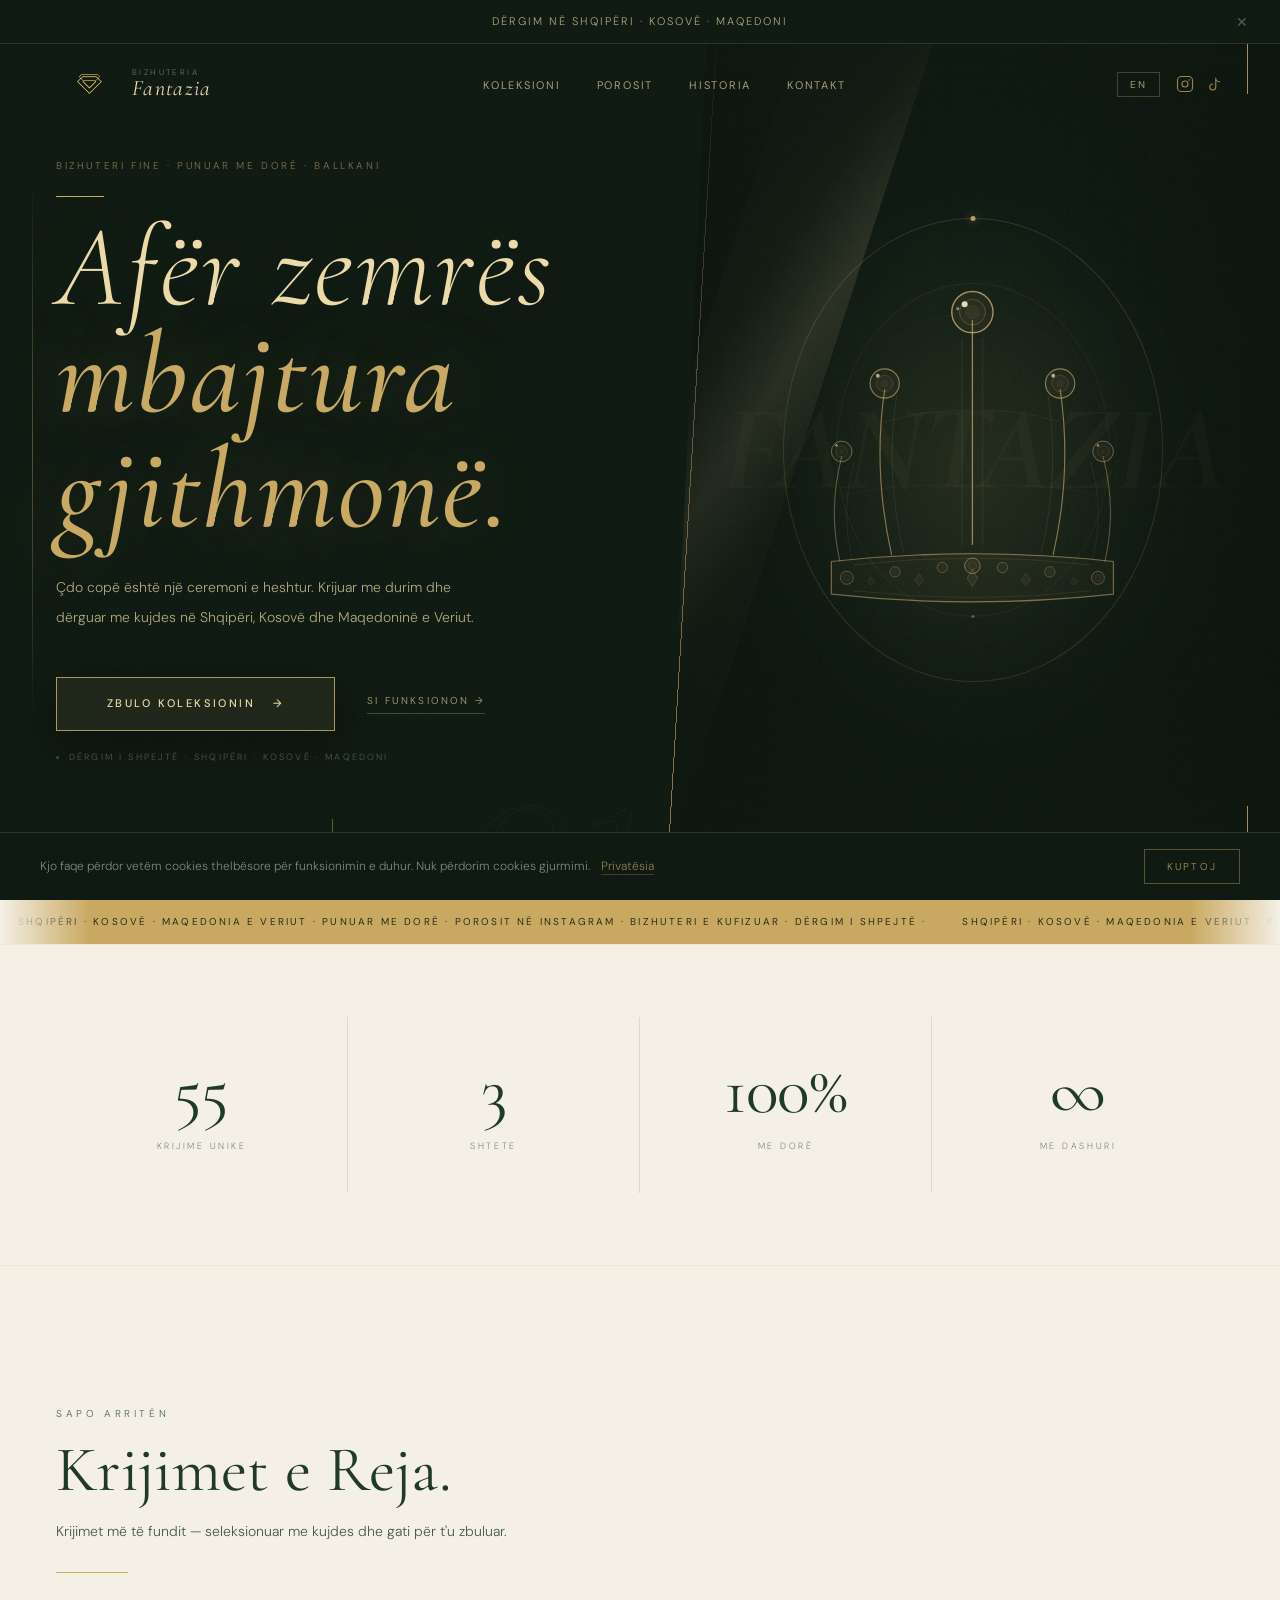
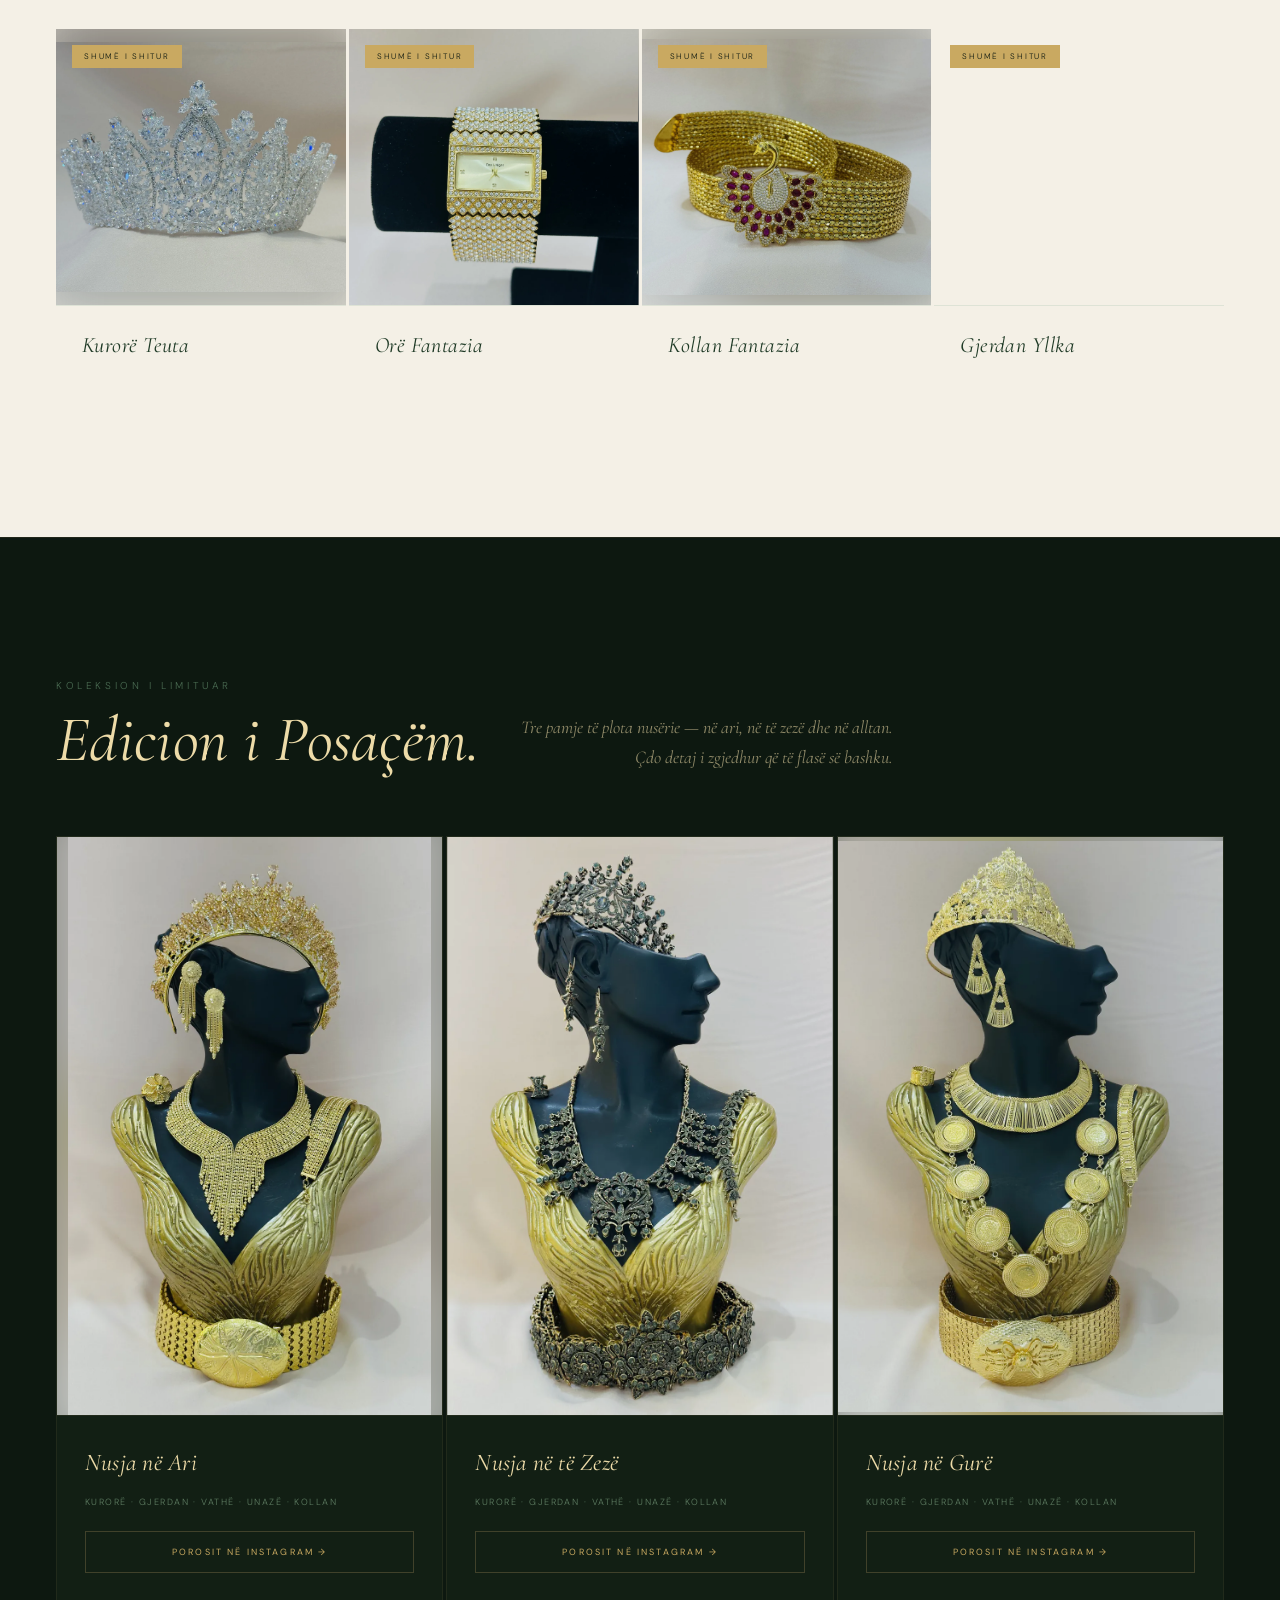
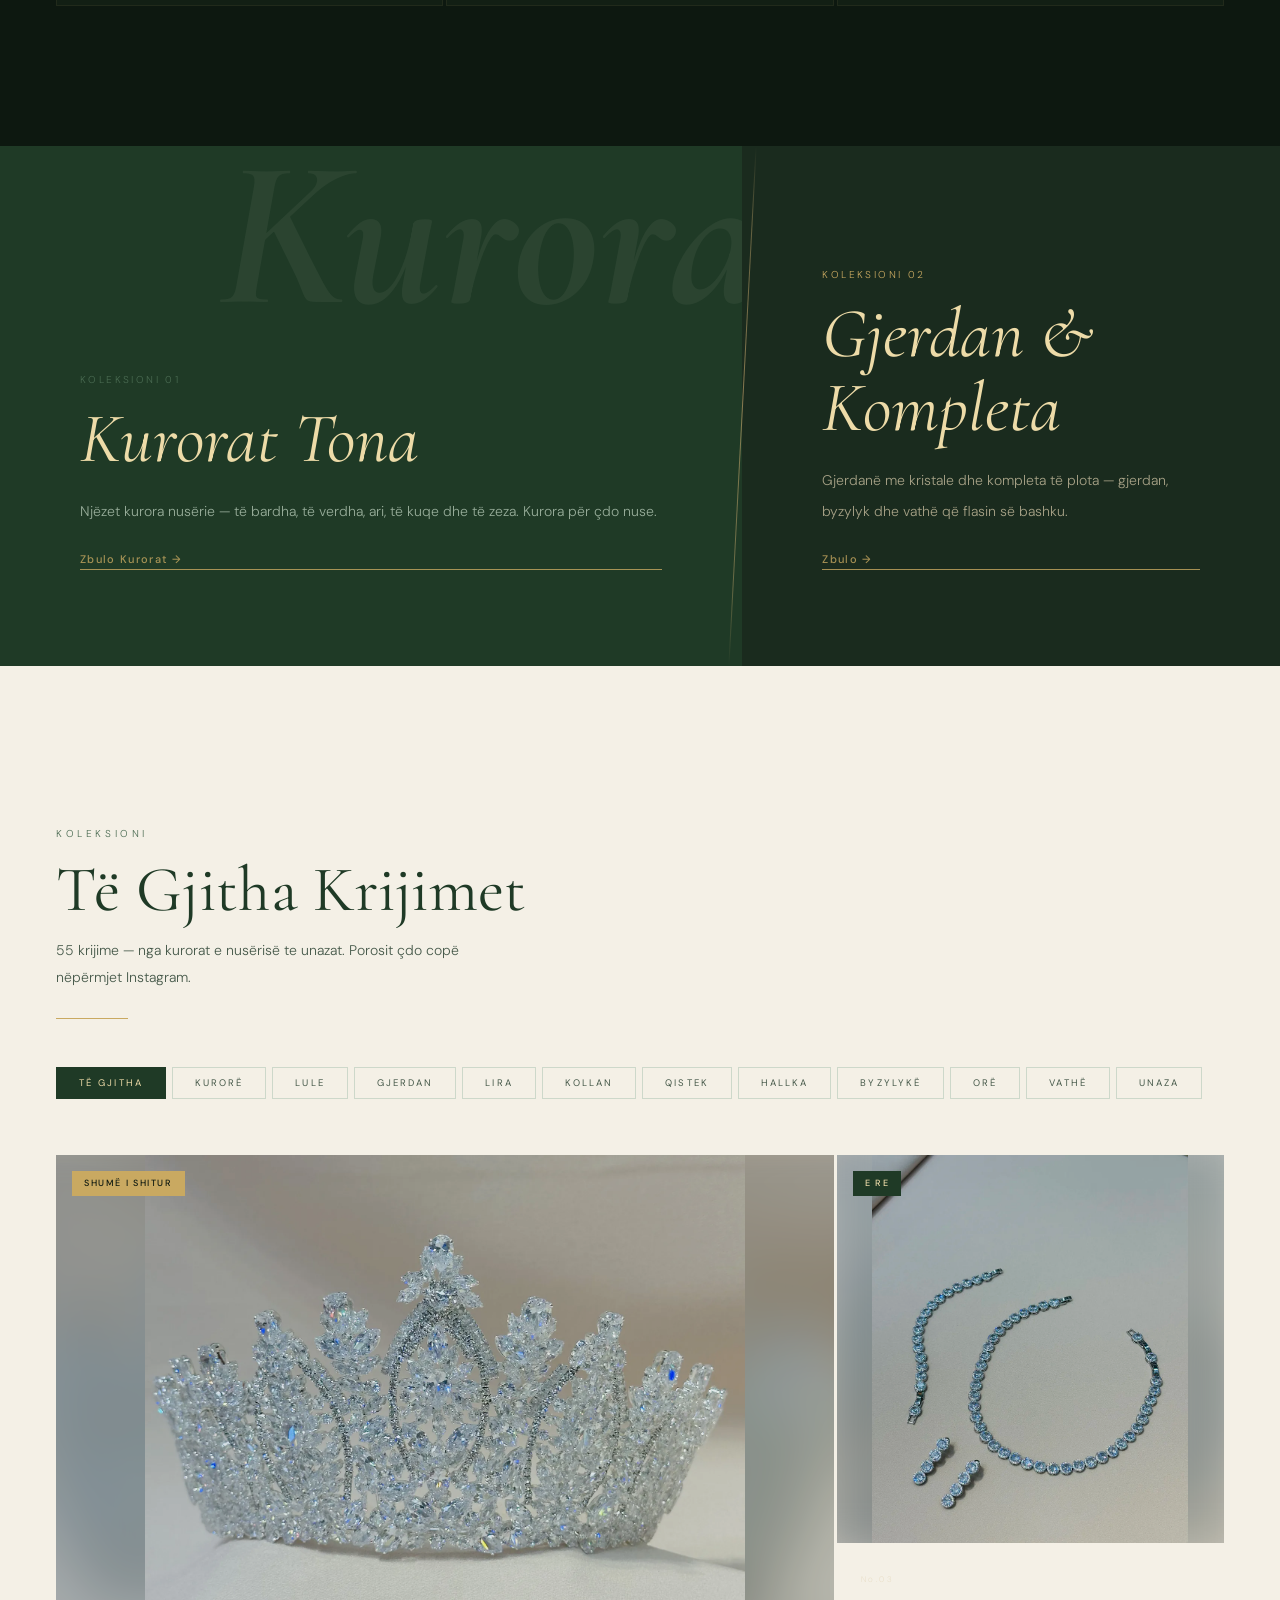
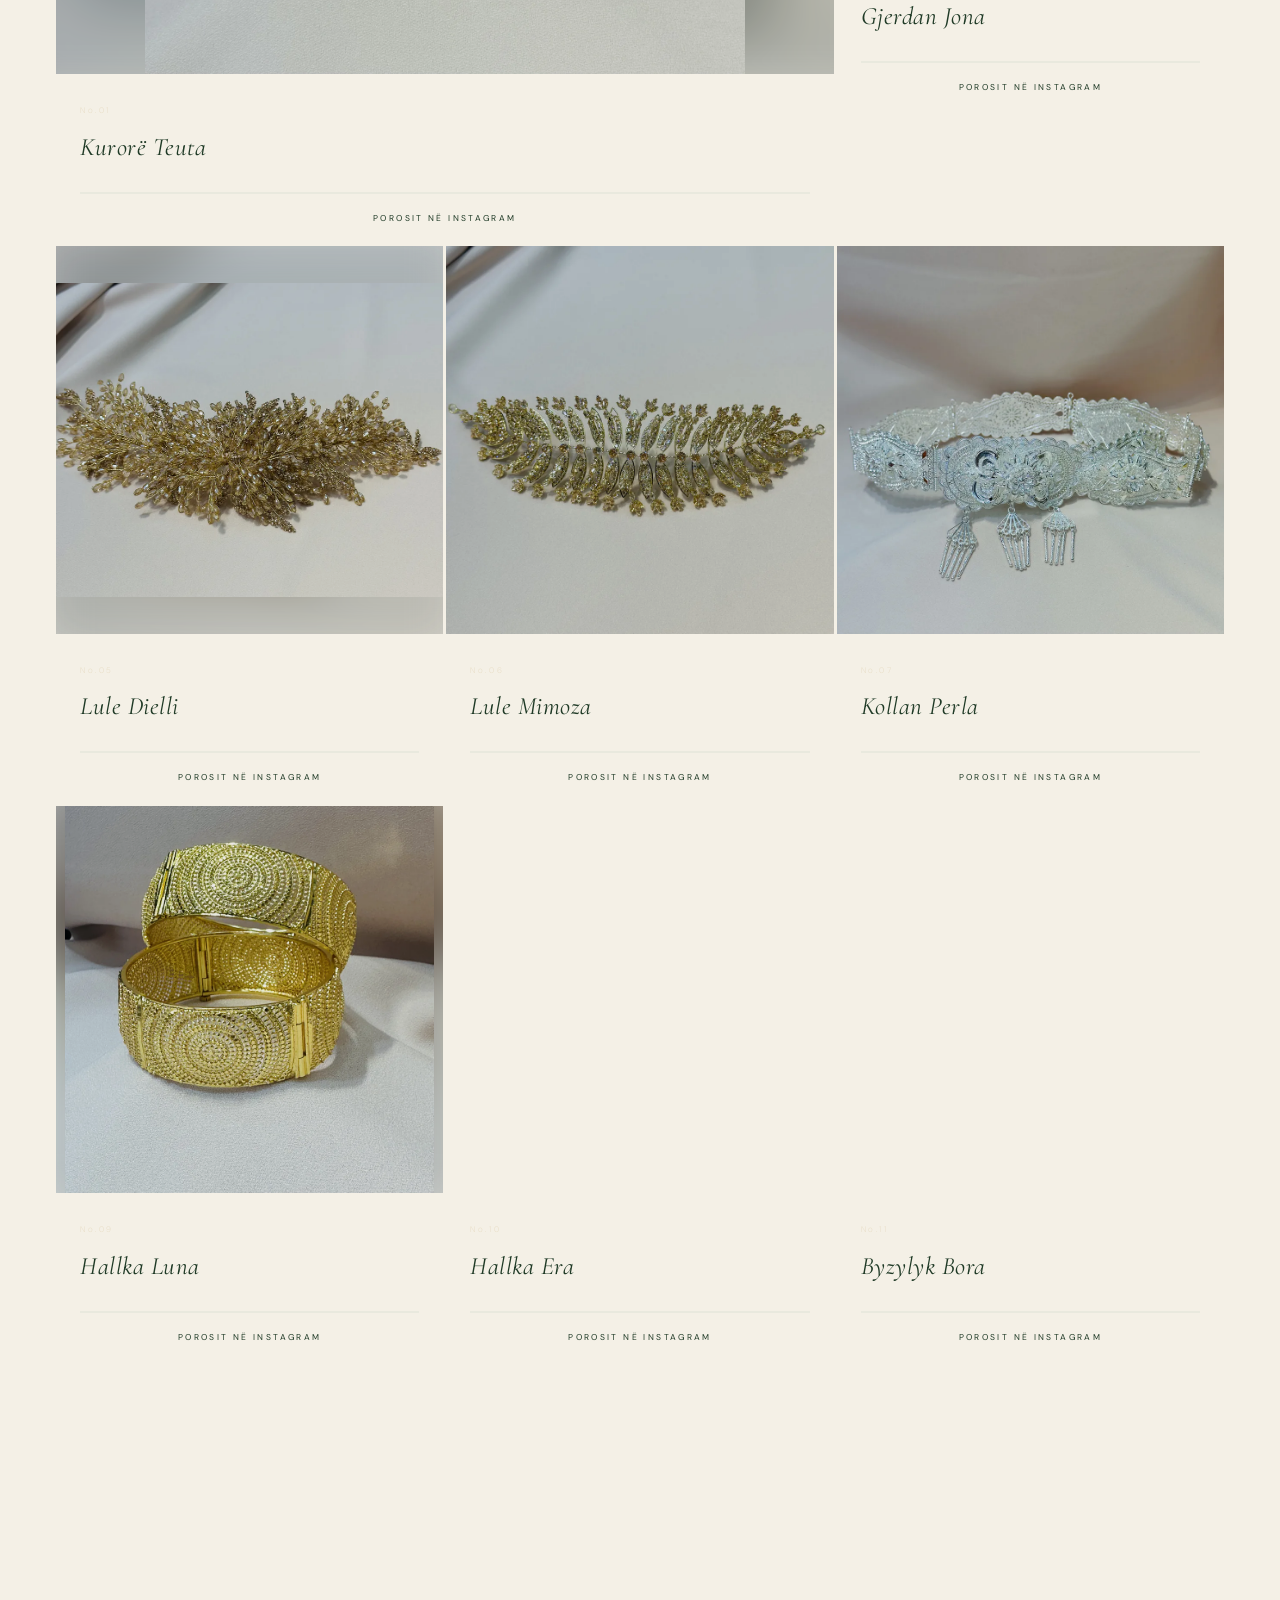
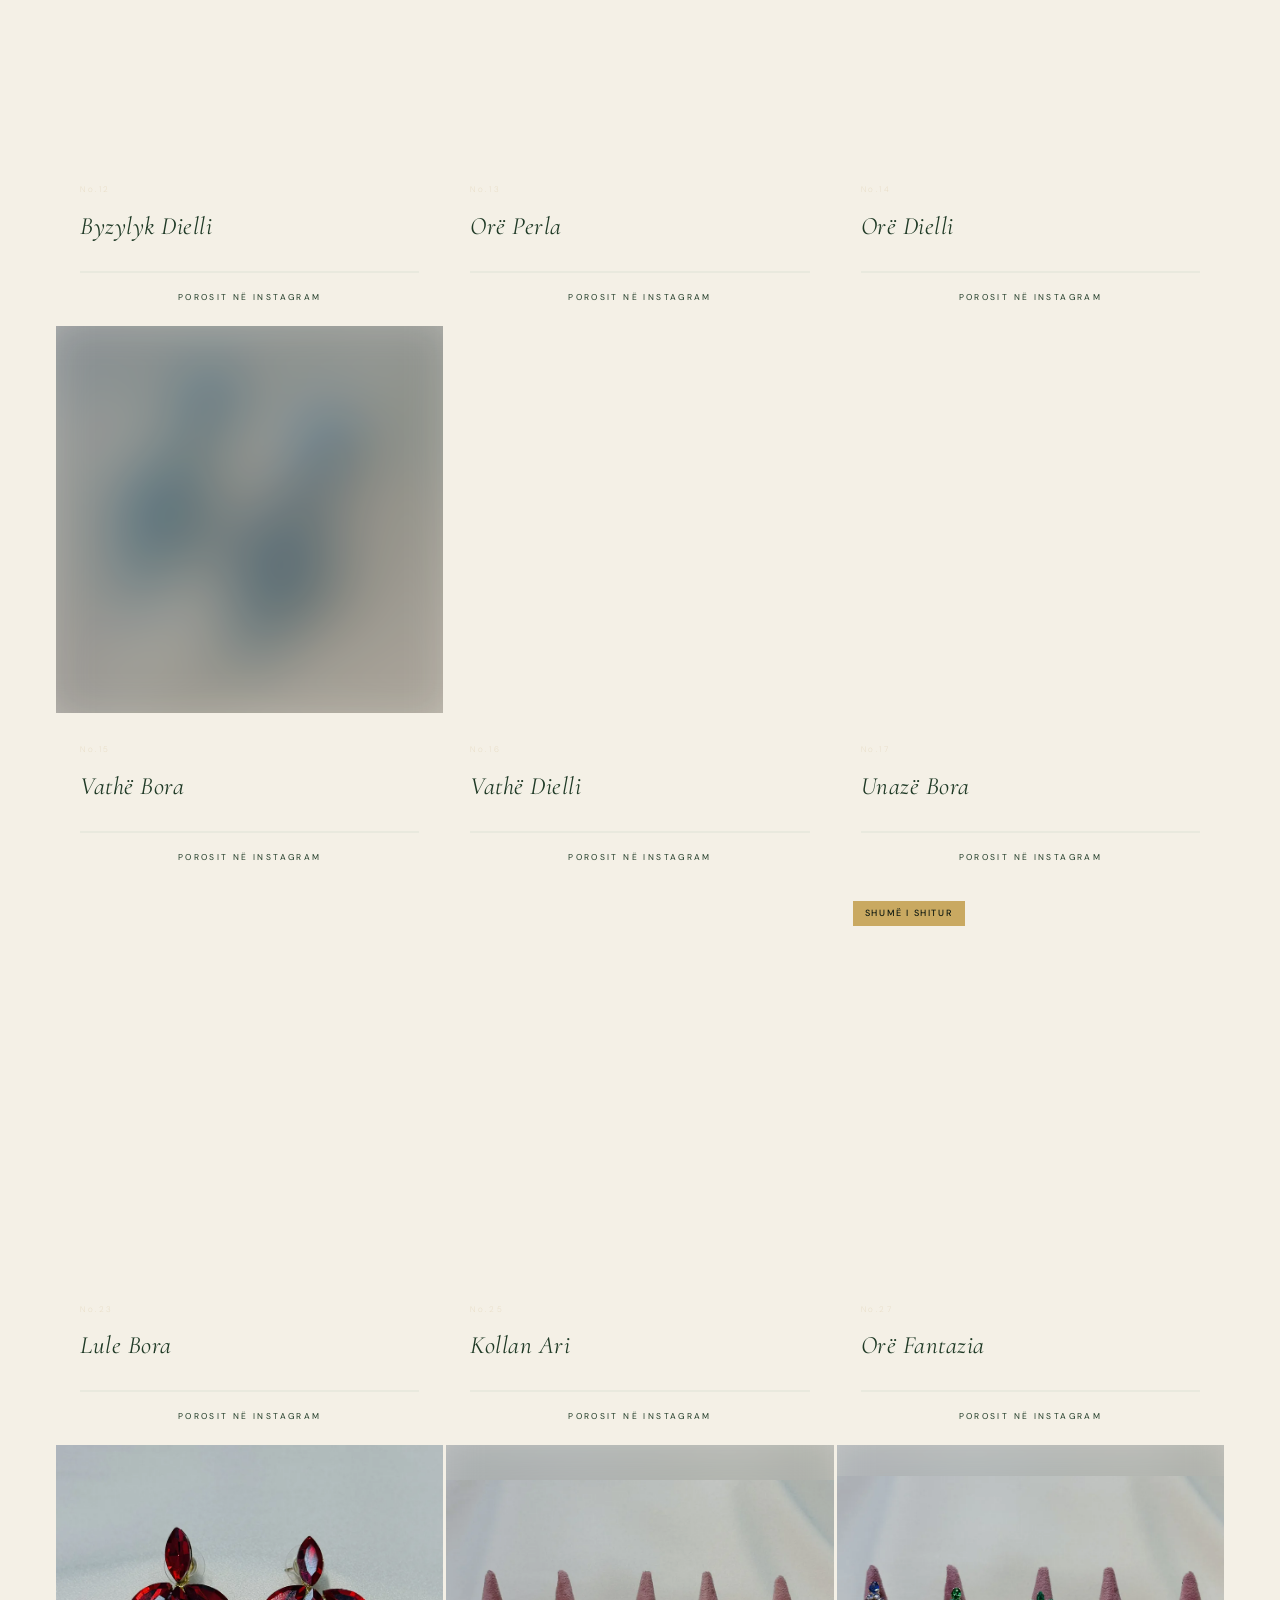
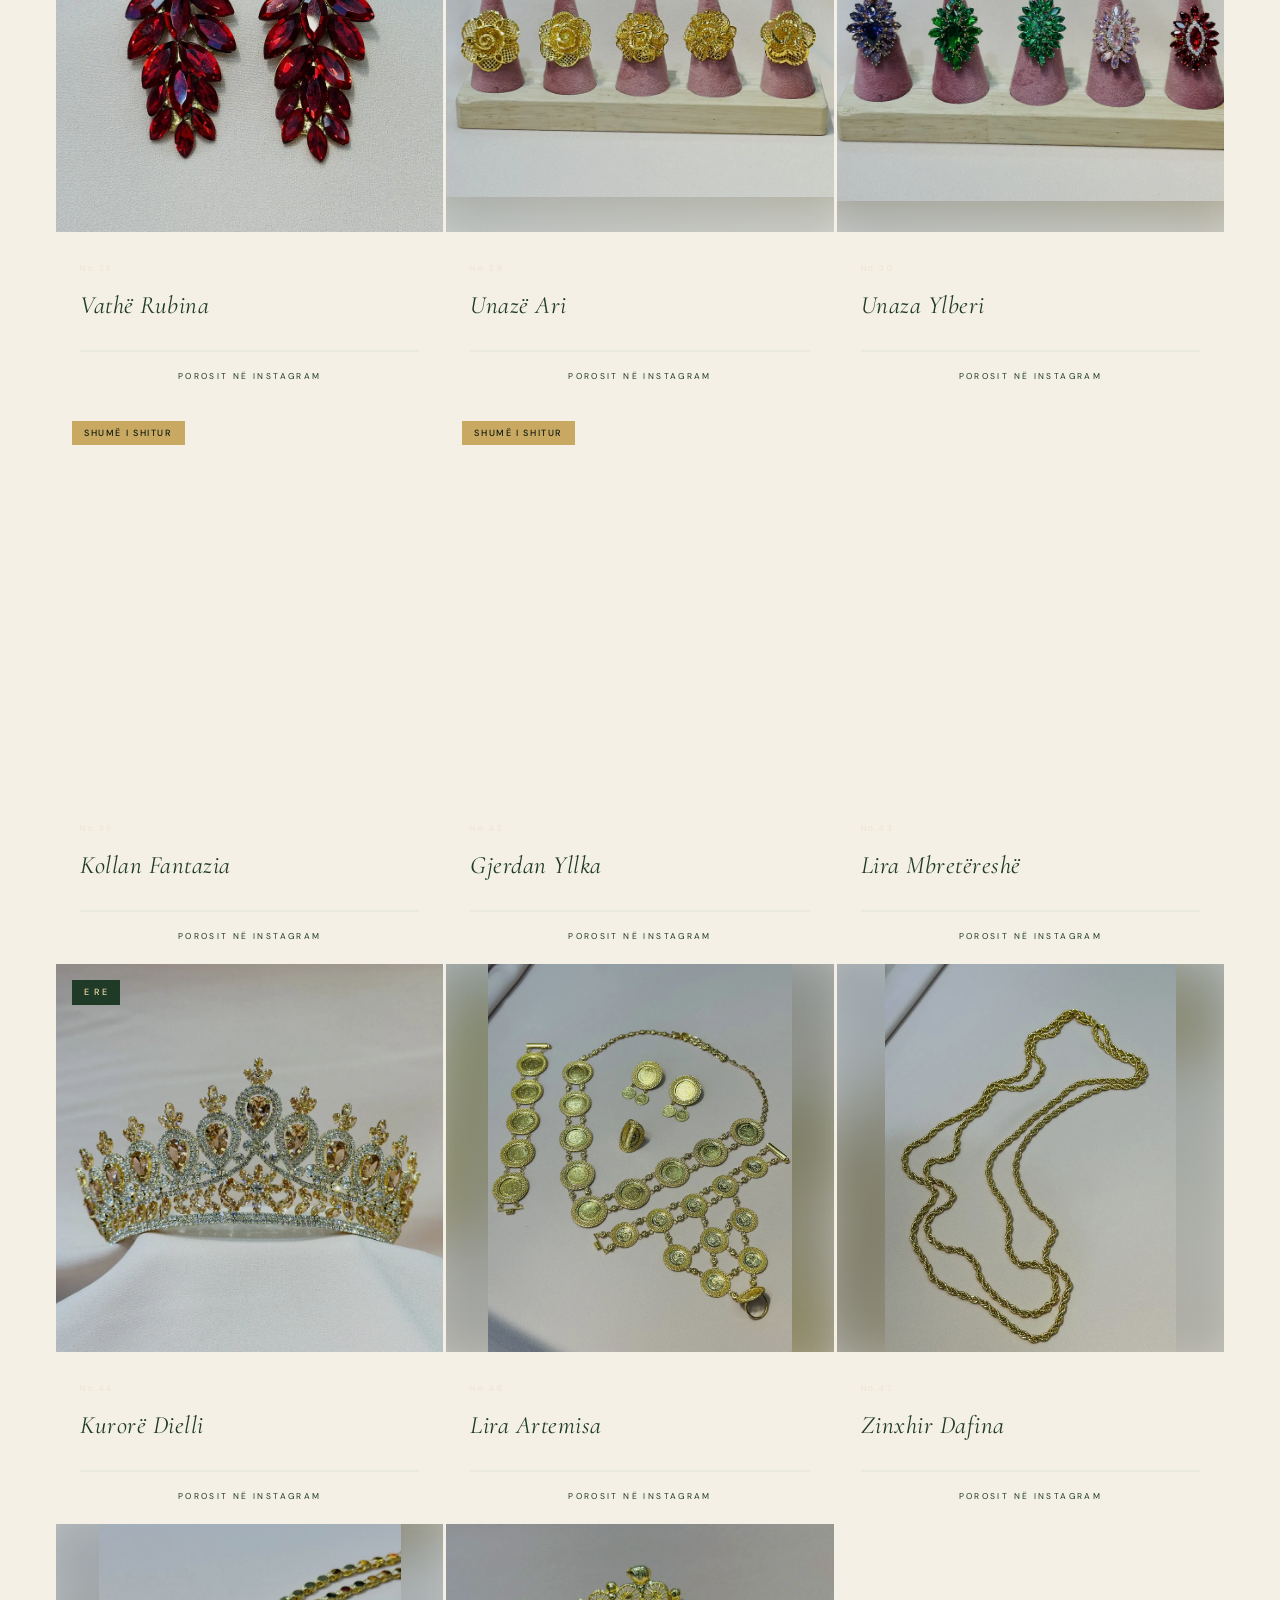
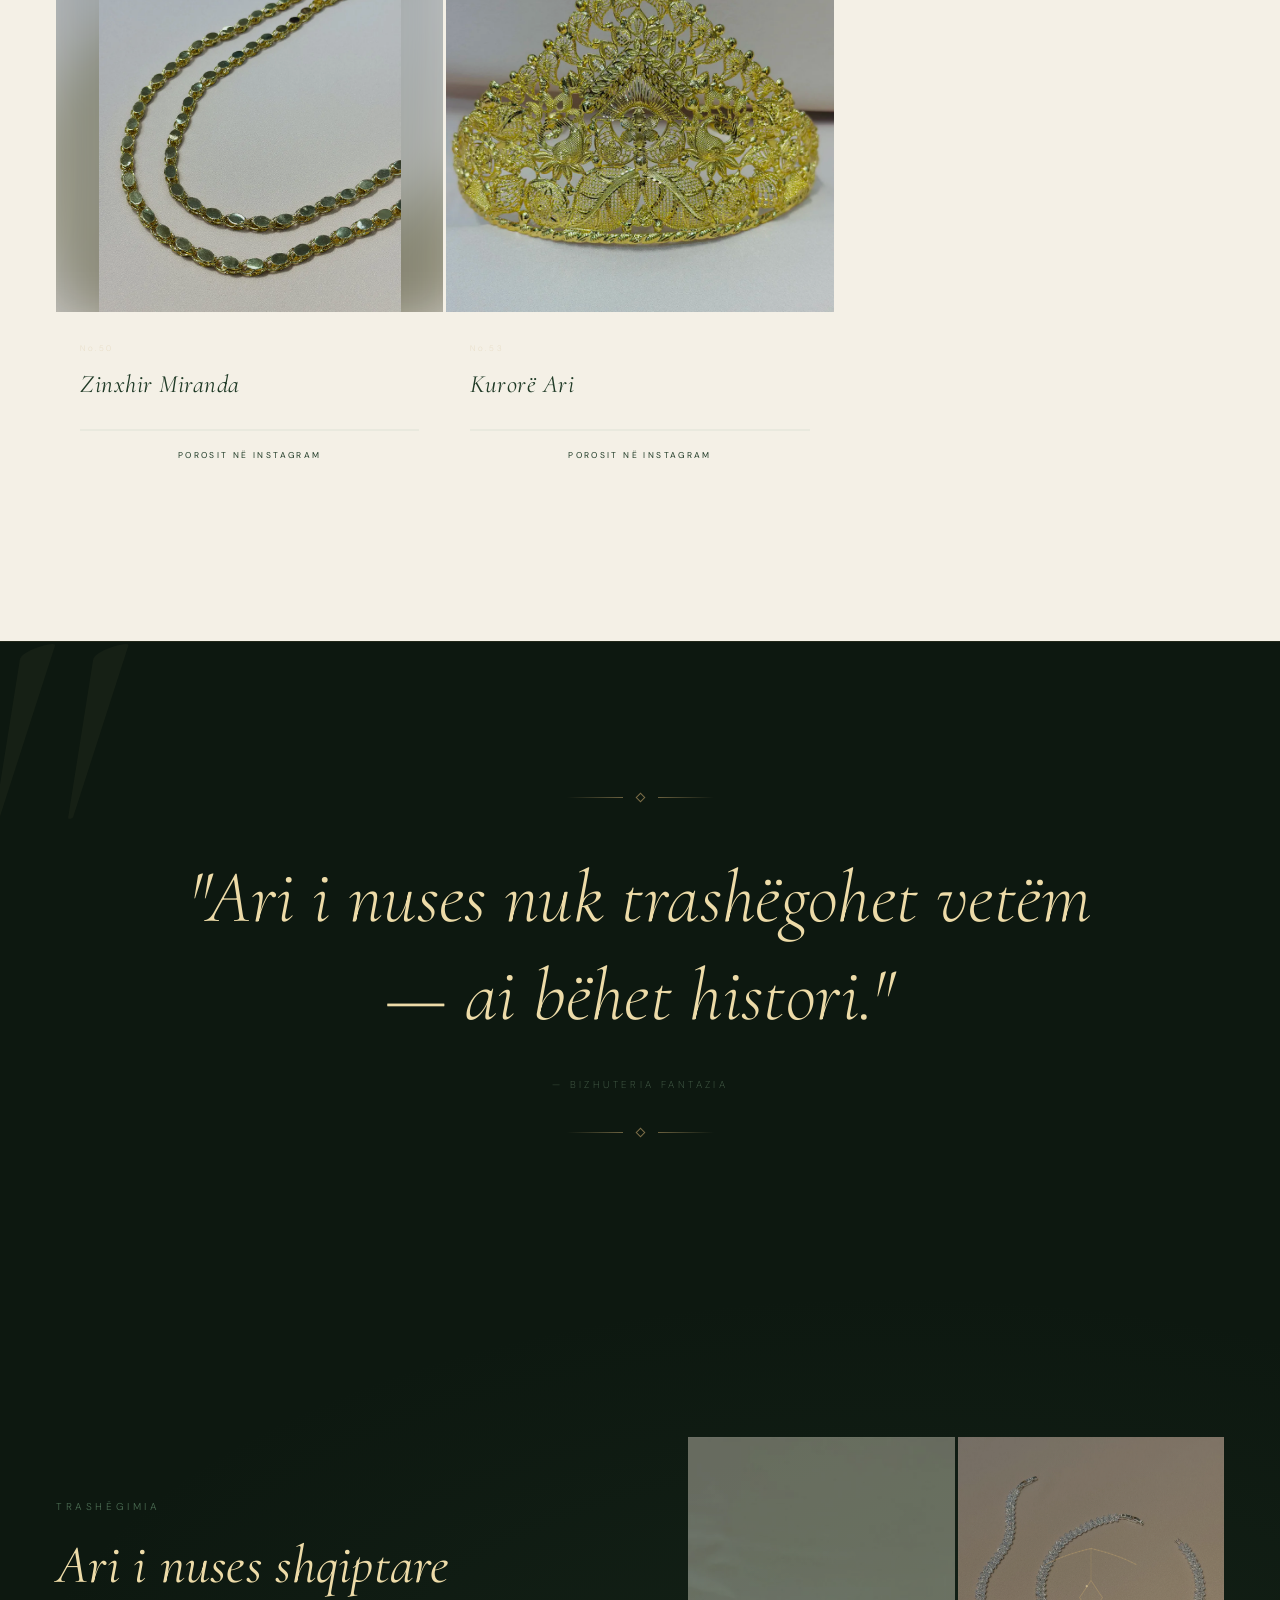
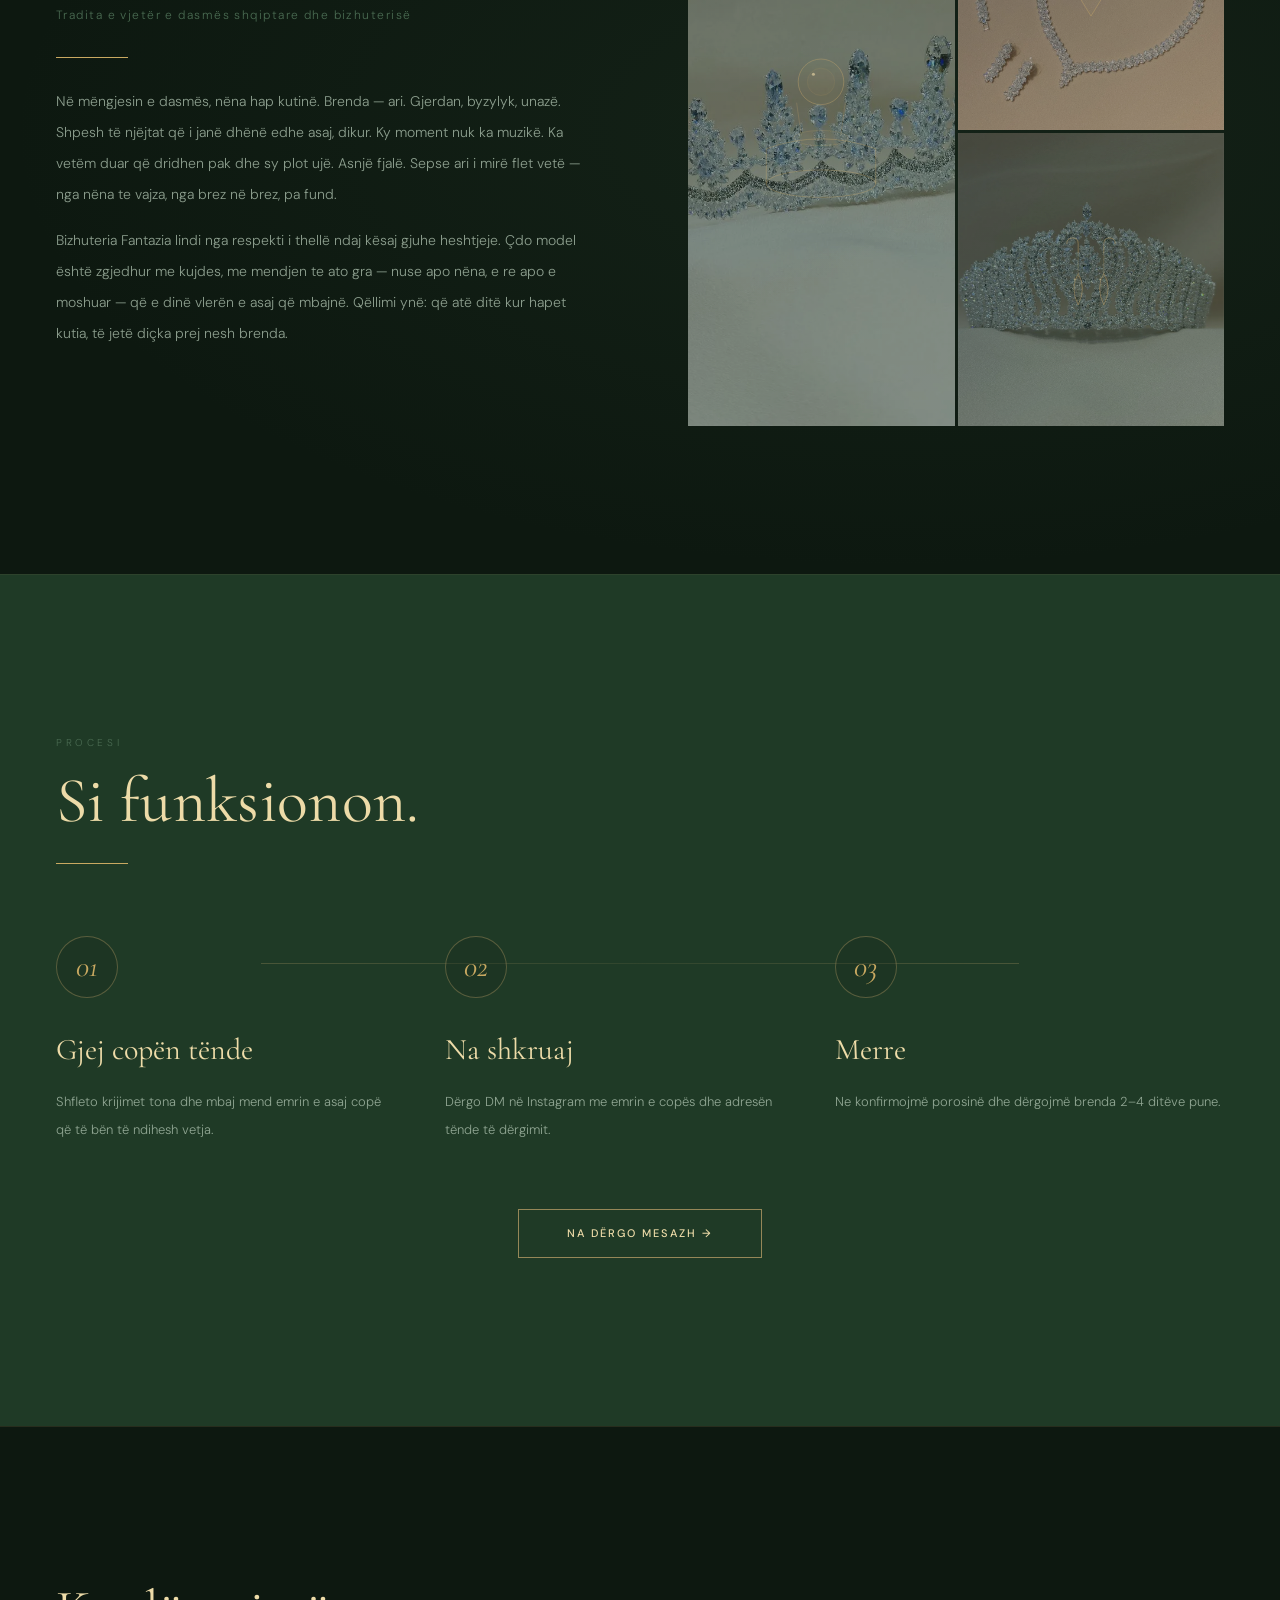
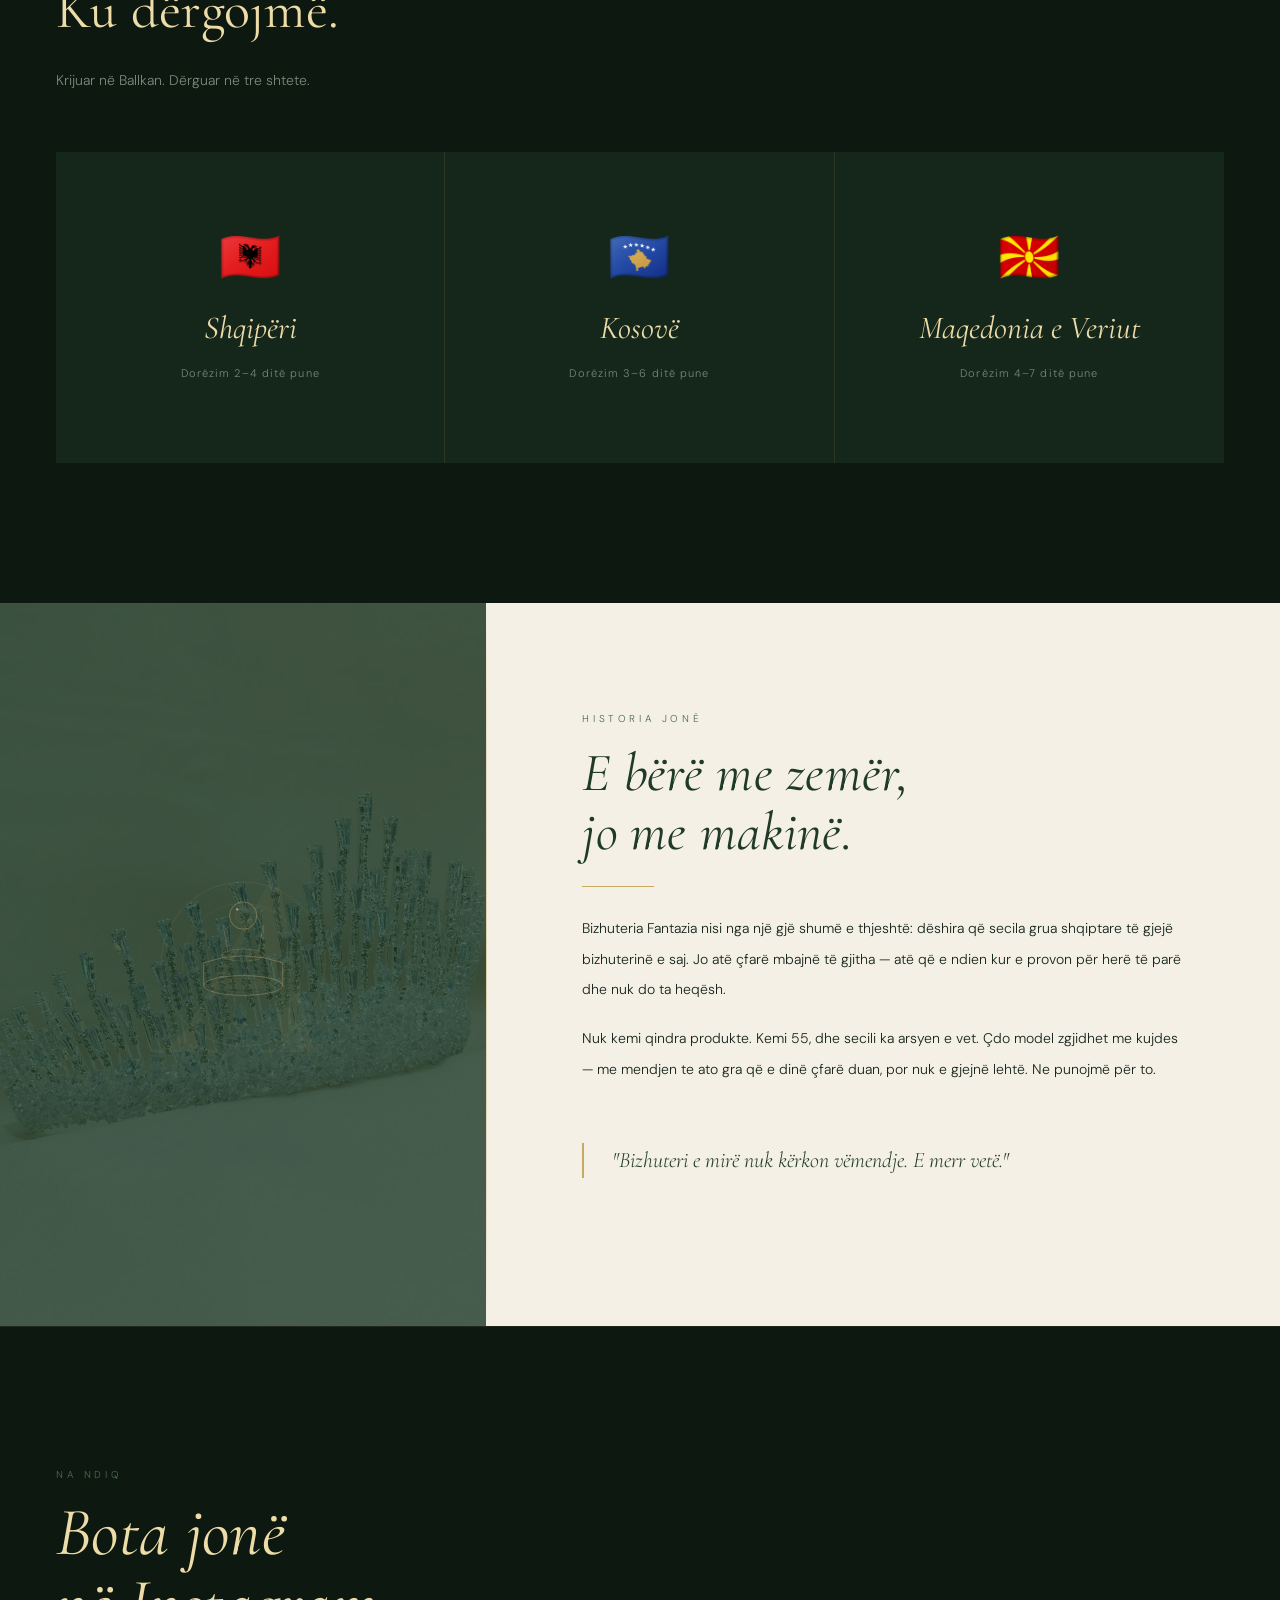
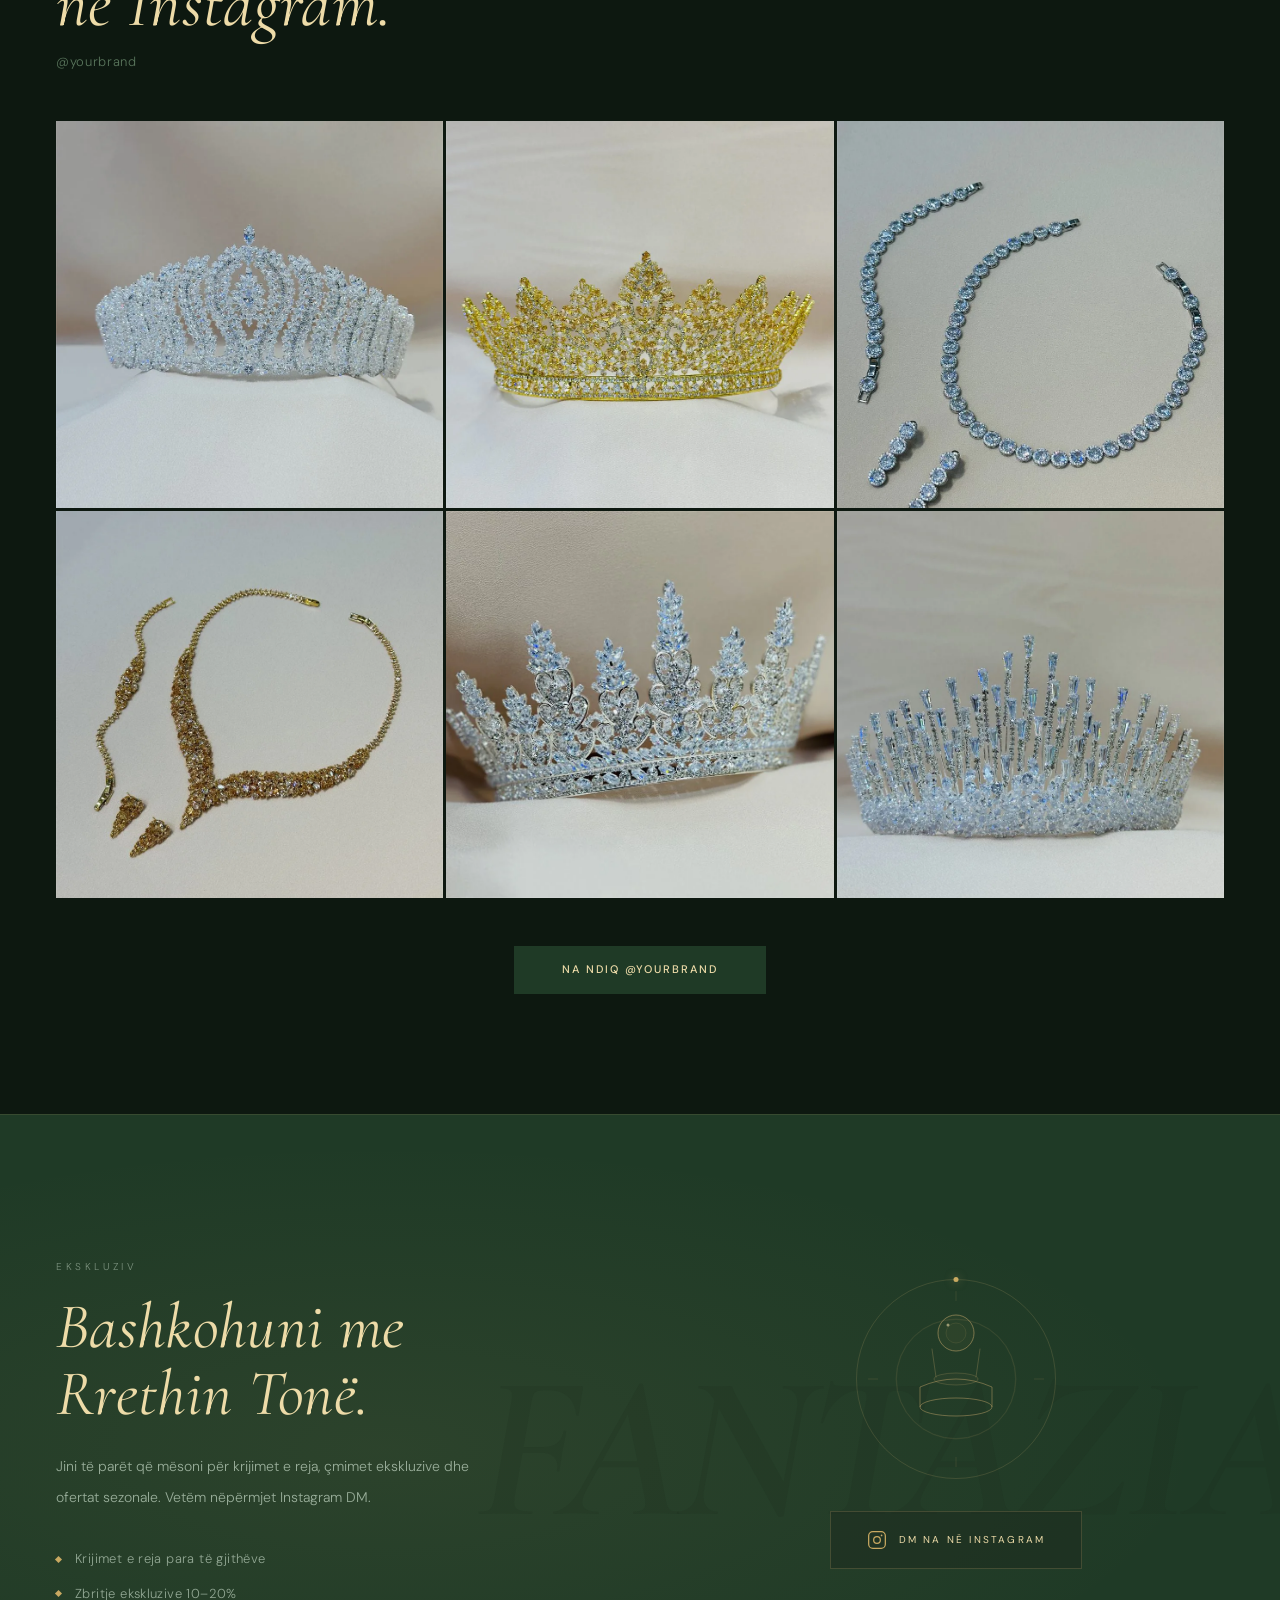
==== index.html @ 38c39dd1 "Fixing images, location map and bugs" ====
<!DOCTYPE html>
<html lang="sq" data-lang="sq" translate="no">
<head>
  <meta charset="UTF-8">
  <meta name="viewport" content="width=device-width, initial-scale=1.0">
  <title>Bizhuteria Fantazia — Bizhuteri Fine Shqiptare</title>
  <meta name="google" content="notranslate">
  <meta name="description" content="Bizhuteria Fantazia — bizhuteri fine e punuar me dorë, e frymëzuar nga tradita shqiptare. Dërgojmë në Shqipëri, Kosovë dhe Maqedoninë e Veriut.">
  <!-- Open Graph -->
  <meta property="og:type" content="website">
  <meta property="og:site_name" content="Bizhuteria Fantazia">
  <meta property="og:locale" content="sq_AL">
  <meta property="og:title" content="Bizhuteria Fantazia — Bizhuteri Fine Shqiptare">
  <meta property="og:description" content="Bizhuteri fine e punuar me dorë, e frymëzuar nga tradita shqiptare. Porosit nëpërmjet Instagram.">
  <meta property="og:url" content="https://bizhuteriafantazia.mk/">
  <meta property="og:image" content="https://bizhuteriafantazia.mk/images/section/og-image.jpg">
  <meta property="og:image:width" content="1200">
  <meta property="og:image:height" content="630">
  <meta property="og:image:alt" content="Kurorë e punuar me dorë — Bizhuteria Fantazia">
  <meta name="twitter:card" content="summary_large_image">
  <meta name="twitter:title" content="Bizhuteria Fantazia — Bizhuteri Fine Shqiptare">
  <meta name="twitter:description" content="Bizhuteri fine e punuar me dorë. Dërgim në Shqipëri, Kosovë dhe Maqedoninë e Veriut.">
  <meta name="theme-color" content="#0D1810">
  <link rel="icon" type="image/png" sizes="96x96" href="images/icons/favicon-96.png">
  <link rel="apple-touch-icon" sizes="180x180" href="images/icons/icon-180.png">
  <link rel="manifest" href="site.webmanifest">
  <!-- Preload the hero image — it is the LCP element. Two links (not one
       imagesrcset) so mobile always preloads the shape-matched extended
       photo and desktop always preloads the original — a width-based
       srcset can't express "different shape", only "different resolution". -->
  <link rel="preload" as="image" href="images/section/hero-mobile.webp" media="(max-width: 991px)" fetchpriority="high" type="image/webp">
  <link rel="preload" as="image" href="images/section/hero.webp" media="(min-width: 992px)" fetchpriority="high" type="image/webp">
  <link rel="stylesheet" href="index.css">
  <!-- Canonical URL — replace with your real domain -->
  <link rel="canonical" href="https://bizhuteriafantazia.mk/">
  <!-- Google Search Console — replace content value with your verification code -->
  <!-- <meta name="google-site-verification" content="YOUR_CODE_HERE"> -->
  <!-- JSON-LD Structured Data -->
  <script type="application/ld+json">
  {
    "@context": "https://schema.org",
    "@type": "JewelryStore",
    "name": "Bizhuteria Fantazia",
    "description": "Bizhuteri fine e punuar me dorë, e frymëzuar nga tradita shqiptare. Fine handcrafted jewellery inspired by Albanian tradition.",
    "url": "https://bizhuteriafantazia.mk/",
    "logo": "https://bizhuteriafantazia.mk/images/icons/logo-240.png",
    "image": "https://bizhuteriafantazia.mk/images/section/og-image.jpg",
    "email": "info@bizhuteriafantazia.com",
    "address": { "@type": "PostalAddress", "addressCountry": "MK" },
    "sameAs": [
      "https://instagram.com/yourbrand",
      "https://tiktok.com/@yourbrand"
    ],
    "areaServed": [
      { "@type": "Country", "name": "Albania" },
      { "@type": "Country", "name": "Kosovo" },
      { "@type": "Country", "name": "North Macedonia" }
    ],
    "contactPoint": {
      "@type": "ContactPoint",
      "contactType": "customer service",
      "availableLanguage": ["Albanian", "English"]
    }
  }
  </script>
  <link rel="preconnect" href="https://fonts.googleapis.com">
  <link rel="preconnect" href="https://fonts.gstatic.com" crossorigin>
  <link href="https://fonts.googleapis.com/css2?family=Cormorant+Garamond:ital,wght@0,300;0,400;0,500;0,600;1,300;1,400;1,500;1,600;1,700&family=DM+Sans:wght@200;300;400;500&display=swap" rel="stylesheet">
  <noscript>
    <style>
      /* JS-disabled fallback: never leave images invisible or preloader stuck */
      #preloader { display: none !important; }
      .prod-photo, .hero-img { opacity: 1 !important; }
    </style>
  </noscript>
</head>
<body>

<!-- Accessibility: keyboard skip link (visible only on focus) -->
<a class="skip-link" href="#collection"><span data-sq>Kalo te koleksioni</span><span data-en>Skip to collection</span><span data-mk>Прескокни до колекцијата</span></a>

<!-- Gold reading-progress line -->
<div id="scroll-progress" aria-hidden="true"></div>

<!-- ══════ PRELOADER ══════ -->
<div id="preloader" aria-hidden="true">
  <div class="pl-ring"></div>
  <div class="pl-ring2"></div>
  <div class="pl-inner">
    <span class="pl-name-small">Bizhuteria</span>
    <span class="pl-logo">Fantazia</span>
    <div class="pl-line"></div>
    <span class="pl-sub">Fine Jewellery · Est. 2024</span>
    <div class="pl-diamond"></div>
  </div>
</div>

<div id="announce-bar">
  <p class="ann-text">
    <span data-sq>Dërgim në Shqipëri · Kosovë · Maqedoni</span>
    <span data-en>Delivery to Albania · Kosovo · Macedonia</span>
    <span data-mk>Достава во Албанија · Косово · Македонија</span>
  </p>
  <button id="ann-close" aria-label="Close announcement">✕</button>
</div>

<!-- ══════════════════════════════════════════
     NAV
══════════════════════════════════════════ -->
<nav id="nav">
  <div class="nav-inner">
    <a href="#" class="nav-logo">
      <!-- Replace src with your logo file when ready -->
      <img src="images/icons/logo-240.png" alt="Bizhuteria Fantazia" class="nav-logo-img" width="66" height="44" onerror="this.style.display='none'">
      <span class="nav-logo-text">
        <span class="nav-logo-top">Bizhuteria</span>
        <span class="nav-logo-main">Fantazia</span>
      </span>
    </a>

    <ul class="nav-links">
      <li><a href="#collection" data-section="collection"><span data-sq>Koleksioni</span><span data-en>Collections</span><span data-mk>Колекција</span></a></li>
      <li><a href="#order" data-section="order"><span data-sq>Porosit</span><span data-en>Order</span><span data-mk>Нарачај</span></a></li>
      <li><a href="#story" data-section="story"><span data-sq>Historia</span><span data-en>Story</span><span data-mk>Приказна</span></a></li>
      <li><a href="#footer" data-section="footer"><span data-sq>Kontakt</span><span data-en>Contact</span><span data-mk>Контакт</span></a></li>
    </ul>

    <div class="nav-right">
      <button class="lang-btn" id="langBtn">EN</button>
      <div class="nav-socials">
        <a href="https://instagram.com/yourbrand" target="_blank" rel="noopener noreferrer" class="nav-social-link" aria-label="Instagram">
          <svg viewBox="0 0 24 24" stroke-width="1.5" stroke-linecap="round" stroke-linejoin="round"><rect x="2" y="2" width="20" height="20" rx="5"/><circle cx="12" cy="12" r="4"/><circle cx="17.5" cy="6.5" r="1" fill="#C8A96E" stroke="none"/></svg>
        </a>
        <a href="https://tiktok.com/@yourbrand" target="_blank" rel="noopener noreferrer" class="nav-social-link" aria-label="TikTok">
          <svg viewBox="0 0 24 24" stroke-width="1.5" stroke-linecap="round" stroke-linejoin="round"><path d="M9 12a4 4 0 1 0 4 4V4a5 5 0 0 0 5 5"/></svg>
        </a>
      </div>
      <button class="hamburger" id="ham" aria-label="Menu" aria-expanded="false" aria-controls="mob">
        <span></span><span></span><span></span>
      </button>
    </div>
  </div>
</nav>

<!-- Mobile overlay -->
<div class="mob-overlay" id="mob">
  <button class="mob-close" id="mobClose">Close ✕</button>
  <nav class="mob-nav">
    <a href="#collection" class="mob-lnk"><span data-sq>Koleksioni</span><span data-en>Collections</span><span data-mk>Колекција</span></a>
    <a href="#order"      class="mob-lnk"><span data-sq>Porosit</span><span data-en>Order</span><span data-mk>Нарачај</span></a>
    <a href="#story"      class="mob-lnk"><span data-sq>Historia</span><span data-en>Story</span><span data-mk>Приказна</span></a>
    <a href="#footer"     class="mob-lnk"><span data-sq>Kontakt</span><span data-en>Contact</span><span data-mk>Контакт</span></a>
  </nav>
</div>

<!-- ══════════════════════════════════════════
     HERO
══════════════════════════════════════════ -->
<section id="hero">
  <div class="hero-wrap">

    <div class="hero-left">
      <div class="hbn" aria-label="Bizhuteria Fantazia">
        <span class="hbn-1">BIZHUTERIA</span>
        <span class="hbn-2">FANTAZIA</span>
      </div>
      <p class="hero-eyebrow"><span data-sq>Bizhuteri Fine · Punuar me Dorë · Ballkani</span><span data-en>Fine Jewellery · Handcrafted · Balkans</span><span data-mk>Фин накит · Рачна изработка · Балкан</span></p>
      <span class="hero-rule"></span>
      <h1 style="margin:0;padding:0;font-weight:inherit;font-size:inherit;line-height:inherit;">
        <span class="hero-h1a"><span data-sq>Afër zemrës</span><span data-en>Worn close</span><span data-mk>Блиску до срцето</span></span>
        <span class="hero-h1b"><span data-sq>mbajtura gjithmonë.</span><span data-en>to the heart.</span><span data-mk>носено засекогаш.</span></span>
      </h1>
      <p class="hero-sub">
        <span data-sq>Çdo copë është një ceremoni e heshtur. Krijuar me durim dhe dërguar me kujdes në Shqipëri, Kosovë dhe Maqedoninë e Veriut.</span>
        <span data-en>Each piece is a quiet ceremony. Created with patience and delivered with care across Albania, Kosovo, and North Macedonia.</span>
        <span data-mk>Секое парче е тивка церемонија. Создадено со трпение и испорачано со грижа во Албанија, Косово и Северна Македонија.</span>
      </p>
      <div class="hero-cta">
        <a href="#collection" class="btn-ol dark">
          <span data-sq>Zbulo Koleksionin</span><span data-en>Explore the Collection</span><span data-mk>Откриј ја колекцијата</span>
        </a>
        <a href="#order" class="hero-link2">
          <span data-sq>Si funksionon →</span><span data-en>How it works →</span><span data-mk>Како функционира →</span>
        </a>
      </div>
      <div class="hero-shipping-note">
        <span class="hsn-dot" aria-hidden="true"></span>
        <span data-sq>Dërgim i shpejtë · Shqipëri · Kosovë · Maqedoni</span>
        <span data-en>Fast delivery · Albania · Kosovo · Macedonia</span>
        <span data-mk>Брза достава · Албанија · Косово · Македонија</span>
      </div>
    </div>

    <div class="hero-split-line" aria-hidden="true"></div>

    <div class="hero-right">
      <span class="hero-wm" aria-hidden="true">FANTAZIA</span>
      <div class="hero-glow" aria-hidden="true"></div>
      <picture>
        <!-- Mobile gets a canvas-extended version of this same photo (matching
             fabric background added above/below the crown) so its taller, narrower
             shape can fill the screen with object-fit:cover WITHOUT ever cropping
             the crown's sides — a plain srcset here would only swap resolution,
             not shape, and a high-density phone could still load the desktop crop. -->
        <source media="(max-width: 991px)" srcset="images/section/hero-mobile.webp">
        <img src="images/section/hero.webp"
             alt="Kurorë bizhuterie e punuar me dorë — Bizhuteria Fantazia"
             class="hero-img" loading="eager" fetchpriority="high" decoding="async"
             width="1600" height="1513">
      </picture>
      <div class="ha-sweep" aria-hidden="true"></div>
      <div class="hero-art">
        <div class="ha-orbit1"></div>
        <div class="ha-orbit2"></div>
        <!-- Premium 5-peak crown illustration -->
        <svg class="ha-ring-svg" viewBox="0 0 380 420" fill="none" xmlns="http://www.w3.org/2000/svg">
          <!-- Ambient glow rings -->
          <circle cx="190" cy="220" r="168" stroke="rgba(200,169,110,0.045)" stroke-width="0.9"/>
          <circle cx="190" cy="220" r="128" stroke="rgba(200,169,110,0.032)" stroke-width="0.7"/>
          <!-- ── CROWN BASE BAND ── -->
          <path d="M 26 340 Q 190 322 354 340 L 354 378 Q 190 396 26 378 Z"
                fill="rgba(200,169,110,0.042)" stroke="rgba(200,169,110,0.64)" stroke-width="1.4" stroke-linejoin="round"/>
          <path d="M 52 344 Q 190 328 328 344" stroke="rgba(200,169,110,0.22)" stroke-width="0.7" fill="none"/>
          <path d="M 52 374 Q 190 390 328 374" stroke="rgba(200,169,110,0.22)" stroke-width="0.7" fill="none"/>
          <!-- Band ornamental diamonds -->
          <polygon points="190,349 196,359 190,369 184,359" fill="rgba(200,169,110,0.08)" stroke="rgba(200,169,110,0.38)" stroke-width="0.8"/>
          <polygon points="128,354 133,361 128,368 123,361" fill="rgba(200,169,110,0.06)" stroke="rgba(200,169,110,0.28)" stroke-width="0.7"/>
          <polygon points="252,354 257,361 252,368 247,361" fill="rgba(200,169,110,0.06)" stroke="rgba(200,169,110,0.28)" stroke-width="0.7"/>
          <polygon points="72,358 76,363 72,368 68,363"     fill="rgba(200,169,110,0.05)" stroke="rgba(200,169,110,0.22)" stroke-width="0.6"/>
          <polygon points="308,358 312,363 308,368 304,363" fill="rgba(200,169,110,0.05)" stroke="rgba(200,169,110,0.22)" stroke-width="0.6"/>
          <!-- Band round gem settings -->
          <circle cx="44"  cy="359" r="7.5" stroke="rgba(200,169,110,0.52)" stroke-width="1"   fill="rgba(200,169,110,0.045)"/>
          <circle cx="44"  cy="359" r="3.8" stroke="rgba(200,169,110,0.2)"  stroke-width="0.6" fill="rgba(200,169,110,0.03)"/>
          <circle cx="100" cy="352" r="6"   stroke="rgba(200,169,110,0.46)" stroke-width="0.9" fill="rgba(200,169,110,0.04)"/>
          <circle cx="100" cy="352" r="2.8" stroke="rgba(200,169,110,0.18)" stroke-width="0.5" fill="rgba(200,169,110,0.03)"/>
          <circle cx="155" cy="347" r="6"   stroke="rgba(200,169,110,0.46)" stroke-width="0.9" fill="rgba(200,169,110,0.04)"/>
          <circle cx="190" cy="345" r="9"   stroke="rgba(200,169,110,0.6)"  stroke-width="1.1" fill="rgba(200,169,110,0.055)"/>
          <circle cx="190" cy="345" r="4.8" stroke="rgba(200,169,110,0.24)" stroke-width="0.7" fill="rgba(200,169,110,0.03)"/>
          <circle cx="225" cy="347" r="6"   stroke="rgba(200,169,110,0.46)" stroke-width="0.9" fill="rgba(200,169,110,0.04)"/>
          <circle cx="280" cy="352" r="6"   stroke="rgba(200,169,110,0.46)" stroke-width="0.9" fill="rgba(200,169,110,0.04)"/>
          <circle cx="280" cy="352" r="2.8" stroke="rgba(200,169,110,0.18)" stroke-width="0.5" fill="rgba(200,169,110,0.03)"/>
          <circle cx="336" cy="359" r="7.5" stroke="rgba(200,169,110,0.52)" stroke-width="1"   fill="rgba(200,169,110,0.045)"/>
          <circle cx="336" cy="359" r="3.8" stroke="rgba(200,169,110,0.2)"  stroke-width="0.6" fill="rgba(200,169,110,0.03)"/>
          <!-- ── ARCH SPIRES ── -->
          <path d="M 36 340 Q 22 280 38 218"  stroke="rgba(200,169,110,0.5)"  stroke-width="1.2"  fill="none" stroke-linecap="round"/>
          <path d="M 50 338 Q 36 280 52 225"   stroke="rgba(200,169,110,0.17)" stroke-width="0.7"  fill="none" stroke-linecap="round"/>
          <path d="M 96 332 Q 74 234 88 140"   stroke="rgba(200,169,110,0.65)" stroke-width="1.35" fill="none" stroke-linecap="round"/>
          <path d="M 110 330 Q 88 236 102 147" stroke="rgba(200,169,110,0.2)"  stroke-width="0.7"  fill="none" stroke-linecap="round"/>
          <path d="M 190 320 L 190 60"  stroke="rgba(200,169,110,0.74)" stroke-width="1.5" fill="none" stroke-linecap="round"/>
          <path d="M 178 322 L 178 80"  stroke="rgba(200,169,110,0.2)"  stroke-width="0.7" fill="none"/>
          <path d="M 202 322 L 202 80"  stroke="rgba(200,169,110,0.2)"  stroke-width="0.7" fill="none"/>
          <path d="M 284 332 Q 306 234 292 140" stroke="rgba(200,169,110,0.65)" stroke-width="1.35" fill="none" stroke-linecap="round"/>
          <path d="M 270 330 Q 292 236 278 147" stroke="rgba(200,169,110,0.2)"  stroke-width="0.7"  fill="none" stroke-linecap="round"/>
          <path d="M 344 340 Q 358 280 342 218" stroke="rgba(200,169,110,0.5)"  stroke-width="1.2"  fill="none" stroke-linecap="round"/>
          <path d="M 330 338 Q 344 280 328 225" stroke="rgba(200,169,110,0.17)" stroke-width="0.7"  fill="none" stroke-linecap="round"/>
          <!-- Horizontal cross connectors -->
          <path d="M 88 178 Q 138 162 190 165 Q 242 162 292 178" stroke="rgba(200,169,110,0.14)" stroke-width="0.7" fill="none"/>
          <path d="M 38 265 Q 90 248 190 252 Q 290 248 342 265"  stroke="rgba(200,169,110,0.11)" stroke-width="0.6" fill="none"/>
          <!-- ── PEAK GEM SETTINGS ── -->
          <circle cx="38"  cy="212" r="12"  stroke="rgba(200,169,110,0.6)"  stroke-width="1.1" fill="rgba(200,169,110,0.05)"/>
          <circle cx="38"  cy="212" r="6.5" stroke="rgba(200,169,110,0.24)" stroke-width="0.7" fill="rgba(200,169,110,0.03)"/>
          <circle cx="38"  cy="212" r="2.5" fill="rgba(200,169,110,0.07)"/>
          <circle cx="88"  cy="133" r="17"  stroke="rgba(200,169,110,0.68)" stroke-width="1.3" fill="rgba(200,169,110,0.055)"/>
          <circle cx="88"  cy="133" r="9.5" stroke="rgba(200,169,110,0.28)" stroke-width="0.8" fill="rgba(200,169,110,0.04)"/>
          <circle cx="88"  cy="133" r="3.8" stroke="rgba(200,169,110,0.14)" stroke-width="0.6" fill="rgba(200,169,110,0.04)"/>
          <circle cx="190" cy="50"  r="24"  stroke="rgba(200,169,110,0.82)" stroke-width="1.6" fill="rgba(200,169,110,0.065)"/>
          <circle cx="190" cy="50"  r="15"  stroke="rgba(200,169,110,0.36)" stroke-width="0.9" fill="rgba(200,169,110,0.04)"/>
          <circle cx="190" cy="50"  r="7.5" stroke="rgba(200,169,110,0.18)" stroke-width="0.7" fill="rgba(200,169,110,0.05)"/>
          <circle cx="292" cy="133" r="17"  stroke="rgba(200,169,110,0.68)" stroke-width="1.3" fill="rgba(200,169,110,0.055)"/>
          <circle cx="292" cy="133" r="9.5" stroke="rgba(200,169,110,0.28)" stroke-width="0.8" fill="rgba(200,169,110,0.04)"/>
          <circle cx="292" cy="133" r="3.8" stroke="rgba(200,169,110,0.14)" stroke-width="0.6" fill="rgba(200,169,110,0.04)"/>
          <circle cx="342" cy="212" r="12"  stroke="rgba(200,169,110,0.6)"  stroke-width="1.1" fill="rgba(200,169,110,0.05)"/>
          <circle cx="342" cy="212" r="6.5" stroke="rgba(200,169,110,0.24)" stroke-width="0.7" fill="rgba(200,169,110,0.03)"/>
          <circle cx="342" cy="212" r="2.5" fill="rgba(200,169,110,0.07)"/>
          <!-- Sparkle highlights -->
          <circle cx="181" cy="41"  r="3.5" fill="rgba(245,232,195,0.94)"/>
          <circle cx="173" cy="46"  r="1.8" fill="rgba(245,232,195,0.5)"/>
          <circle cx="80"  cy="124" r="2.2" fill="rgba(245,232,195,0.72)"/>
          <circle cx="284" cy="124" r="2.2" fill="rgba(245,232,195,0.72)"/>
          <circle cx="32"  cy="205" r="1.5" fill="rgba(245,232,195,0.55)"/>
          <circle cx="336" cy="205" r="1.5" fill="rgba(245,232,195,0.55)"/>
          <!-- Blueprint guide lines -->
          <line x1="2"   y1="50"  x2="24"  y2="50"  stroke="rgba(200,169,110,0.1)" stroke-width="0.5" stroke-dasharray="2 4"/>
          <line x1="356" y1="50"  x2="378" y2="50"  stroke="rgba(200,169,110,0.1)" stroke-width="0.5" stroke-dasharray="2 4"/>
          <line x1="190" y1="2"   x2="190" y2="26"  stroke="rgba(200,169,110,0.1)" stroke-width="0.5" stroke-dasharray="2 4"/>
          <line x1="2"   y1="359" x2="24"  y2="359" stroke="rgba(200,169,110,0.08)" stroke-width="0.5" stroke-dasharray="2 4"/>
          <line x1="356" y1="359" x2="378" y2="359" stroke="rgba(200,169,110,0.08)" stroke-width="0.5" stroke-dasharray="2 4"/>
        </svg>
      </div>
      <!-- Premium frame overlay — always visible above photo -->
      <div class="hero-frame" aria-hidden="true">
        <!-- dark layers first so text paints on top -->
        <div class="hf-radial"></div>
        <div class="hf-vig-top"></div>
        <div class="hf-vig"></div>
        <!-- frame lines, corners & mid-diamonds -->
        <div class="hf-inner"></div>
        <span class="hf-mid hf-mt"></span>
        <span class="hf-mid hf-mb"></span>
        <span class="hf-c hf-tl"></span>
        <span class="hf-c hf-tr"></span>
        <span class="hf-c hf-bl"></span>
        <span class="hf-c hf-br"></span>
        <!-- text on top -->
        <p class="hf-brand">Bizhuteria Fantazia</p>
        <span class="hf-brand-rule"></span>
        <span class="hf-vtxt">Koleksioni · 2024</span>
        <div class="hf-badge">
          <span class="hf-bline"></span>
          <p class="hf-lbl">Est. 2024 · Balkans</p>
          <span class="hf-bline"></span>
        </div>
      </div>
    </div>

  </div>
  <div class="scroll-ind" aria-hidden="true">
    <div class="sl"></div><div class="sa"></div>
  </div>
</section>

<!-- ══════════════════════════════════════════
     MARQUEE
══════════════════════════════════════════ -->
<div class="marquee-wrap" aria-hidden="true">
  <div class="marquee-track">
    <span data-sq>Shqipëri · Kosovë · Maqedonia e Veriut · Punuar me Dorë · Porosit në Instagram · Bizhuteri e Kufizuar · Dërgim i Shpejtë ·</span>
    <span data-en>Albania · Kosovo · North Macedonia · Handcrafted · Order via Instagram · Limited Jewellery · Fast Delivery ·</span>
    <span data-mk>Албанија · Косово · Северна Македонија · Рачна изработка · Нарачај преку Инстаграм · Лимитиран накит · Брза достава ·</span>
    <span data-sq>Shqipëri · Kosovë · Maqedonia e Veriut · Punuar me Dorë · Porosit në Instagram · Bizhuteri e Kufizuar · Dërgim i Shpejtë ·</span>
    <span data-en>Albania · Kosovo · North Macedonia · Handcrafted · Order via Instagram · Limited Jewellery · Fast Delivery ·</span>
    <span data-mk>Албанија · Косово · Северна Македонија · Рачна изработка · Нарачај преку Инстаграм · Лимитиран накит · Брза достава ·</span>
    <span data-sq>Shqipëri · Kosovë · Maqedonia e Veriut · Punuar me Dorë · Porosit në Instagram · Bizhuteri e Kufizuar · Dërgim i Shpejtë ·</span>
    <span data-en>Albania · Kosovo · North Macedonia · Handcrafted · Order via Instagram · Limited Jewellery · Fast Delivery ·</span>
    <span data-mk>Албанија · Косово · Северна Македонија · Рачна изработка · Нарачај преку Инстаграм · Лимитиран накит · Брза достава ·</span>
  </div>
</div>

<!-- ══════════════════════════════════════════
     STATS
══════════════════════════════════════════ -->
<section id="stats">
  <div class="stats-grid">
    <div class="stat-item reveal">
      <span class="stat-num">55</span>
      <span class="stat-lbl"><span data-sq>Krijime Unike</span><span data-en>Unique Pieces</span><span data-mk>Уникатни креации</span></span>
    </div>
    <div class="stat-item reveal">
      <span class="stat-num">3</span>
      <span class="stat-lbl"><span data-sq>Shtete</span><span data-en>Countries</span><span data-mk>Држави</span></span>
    </div>
    <div class="stat-item reveal">
      <span class="stat-num">100%</span>
      <span class="stat-lbl"><span data-sq>Me Dorë</span><span data-en>Handmade</span><span data-mk>Рачна изработка</span></span>
    </div>
    <div class="stat-item reveal">
      <span class="stat-num">∞</span>
      <span class="stat-lbl"><span data-sq>Me Dashuri</span><span data-en>With Love</span><span data-mk>Со љубов</span></span>
    </div>
  </div>
</section>

<!-- ══════════════════════════════════════════
     NEW ARRIVALS
══════════════════════════════════════════ -->
<section id="new-arrivals">
  <div class="lux-container">
    <span class="sec-label reveal"><span data-sq>Sapo Arritën</span><span data-en>Just Arrived</span><span data-mk>Штотуку пристигнати</span></span>
    <h2 class="sec-h reveal"><span data-sq>Krijimet e Reja.</span><span data-en>New Pieces.</span><span data-mk>Нови креации.</span></h2>
    <p class="sec-sub reveal">
      <span data-sq>Krijimet më të fundit — seleksionuar me kujdes dhe gati për t'u zbuluar.</span>
      <span data-en>Our latest additions — carefully curated and ready to discover.</span>
      <span data-mk>Најновите креации — грижливо одбрани и подготвени да ги откриете.</span>
    </p>
    <span class="gold-rule" style="margin:28px 0 0"></span>

    <div class="na-track">
      <!-- NA 1: Kurorë Teuta -->
      <div class="na-card reveal">
        <div class="na-new-pill"><span data-sq>Shumë i Shitur</span><span data-en>Best Seller</span><span data-mk>Најпродавано</span></div>
        <div class="na-visual bg-b">
          <img src="images/product-webp/Kuror%20Shum%20Shitur-1600.webp" alt="" class="prod-photo-bg" aria-hidden="true" loading="lazy" decoding="async">
          <img src="images/product-webp/Kuror%20Shum%20Shitur-1600.webp" alt="Kurorë Teuta" class="prod-photo" loading="lazy" decoding="async">
        </div>
        <div class="na-body">
          <span class="na-name">Kurorë Teuta</span>
        </div>
        <a href="https://instagram.com/yourbrand" target="_blank" rel="noopener noreferrer" class="na-hover-cta">
          <span data-sq>Porosit në Instagram</span><span data-en>Order on Instagram</span><span data-mk>Нарачај преку Инстаграм</span>
        </a>
      </div>

      <!-- NA 2: Orë Fantazia -->
      <div class="na-card reveal">
        <div class="na-new-pill"><span data-sq>Shumë i Shitur</span><span data-en>Best Seller</span><span data-mk>Најпродавано</span></div>
        <div class="na-visual bg-d">
          <img src="images/product-webp/Or%20Shum%20Shitur-1600.webp" alt="" class="prod-photo-bg" aria-hidden="true" loading="lazy" decoding="async">
          <img src="images/product-webp/Or%20Shum%20Shitur-1600.webp" alt="Orë Fantazia" class="prod-photo" loading="lazy" decoding="async">
        </div>
        <div class="na-body">
          <span class="na-name">Orë Fantazia</span>
        </div>
        <a href="https://instagram.com/yourbrand" target="_blank" rel="noopener noreferrer" class="na-hover-cta">
          <span data-sq>Porosit në Instagram</span><span data-en>Order on Instagram</span><span data-mk>Нарачај преку Инстаграм</span>
        </a>
      </div>

      <!-- NA 3: Kollan Fantazia -->
      <div class="na-card reveal">
        <div class="na-new-pill"><span data-sq>Shumë i Shitur</span><span data-en>Best Seller</span><span data-mk>Најпродавано</span></div>
        <div class="na-visual bg-b">
          <img src="images/product-webp/Kollan%20Shum%20Shitur-1600.webp" alt="" class="prod-photo-bg" aria-hidden="true" loading="lazy" decoding="async">
          <img src="images/product-webp/Kollan%20Shum%20Shitur-1600.webp" alt="Kollan Fantazia" class="prod-photo" loading="lazy" decoding="async">
        </div>
        <div class="na-body">
          <span class="na-name">Kollan Fantazia</span>
        </div>
        <a href="https://instagram.com/yourbrand" target="_blank" rel="noopener noreferrer" class="na-hover-cta">
          <span data-sq>Porosit në Instagram</span><span data-en>Order on Instagram</span><span data-mk>Нарачај преку Инстаграм</span>
        </a>
      </div>

      <!-- NA 4: Gjerdan Yllka -->
      <div class="na-card reveal">
        <div class="na-new-pill"><span data-sq>Shumë i Shitur</span><span data-en>Best Seller</span><span data-mk>Најпродавано</span></div>
        <div class="na-visual bg-d">
          <img src="images/product-webp/Gjerdan%20Shum%20Shitur%201-1600.webp" alt="" class="prod-photo-bg" aria-hidden="true" loading="lazy" decoding="async">
          <img src="images/product-webp/Gjerdan%20Shum%20Shitur%201-1600.webp" alt="Gjerdan Yllka" class="prod-photo" loading="lazy" decoding="async">
        </div>
        <div class="na-body">
          <span class="na-name">Gjerdan Yllka</span>
        </div>
        <a href="https://instagram.com/yourbrand" target="_blank" rel="noopener noreferrer" class="na-hover-cta">
          <span data-sq>Porosit në Instagram</span><span data-en>Order on Instagram</span><span data-mk>Нарачај преку Инстаграм</span>
        </a>
      </div>

    </div><!-- /na-track -->
  </div>
</section>

<!-- ══════════════════════════════════════════
     FLASH SALE / EXCLUSIVE DEALS
══════════════════════════════════════════ -->
<section id="flash-sale">
  <div class="lux-container" style="position:relative;z-index:1">

    <div class="sale-top-row reveal">
      <div>
        <span class="sec-label-light"><span data-sq>Koleksion i Limituar</span><span data-en>Limited Selection</span><span data-mk>Лимитирана колекција</span></span>
        <h2 class="sale-h"><span data-sq>Edicion i Posaçëm.</span><span data-en>Special Edition.</span><span data-mk>Специјално издание.</span></h2>
      </div>
      <p class="sale-sub"><span data-sq>Tre pamje të plota nusërie — në ari, në të zezë dhe në alltan. Çdo detaj i zgjedhur që të flasë së bashku.</span><span data-en>Three complete bridal looks — in gold, in black, and in antique gold. Every detail chosen to speak as one.</span><span data-mk>Три комплетни невестински изгледи — во злато, во црно и во алтан. Секој детаљ одбран да зборува како едно.</span></p>
    </div>

    <div class="sale-grid">
      <!-- Kompleti 1: Nusja në Ari -->
      <div class="sale-card reveal">
        <div class="sale-visual bg-d">
          <img src="images/product-webp/Komplet%203-900.webp" alt="" class="prod-photo-bg" aria-hidden="true" loading="lazy" decoding="async">
          <img src="images/product-webp/Komplet%203-900.webp" alt="Nusja në Ari — kompleti i plotë" class="prod-photo" loading="lazy" decoding="async">
        </div>
        <div class="sale-body">
          <span class="sale-name"><span data-sq>Nusja në Ari</span><span data-en>The Bride in Gold</span><span data-mk>Невеста во злато</span></span>
          <span class="set-items"><span data-sq>Kurorë · Gjerdan · Vathë · Unazë · Kollan</span><span data-en>Crown · Necklace · Earrings · Ring · Belt</span><span data-mk>Круна · Ѓердан · Обетки · Прстен · Колан</span></span>
          <a href="https://instagram.com/yourbrand" target="_blank" rel="noopener noreferrer" class="sale-btn">
            <span data-sq>Porosit në Instagram →</span><span data-en>Order on Instagram →</span><span data-mk>Нарачај преку Инстаграм →</span>
          </a>
        </div>
      </div>

      <!-- Kompleti 2: Nusja në të Zezë -->
      <div class="sale-card reveal">
        <div class="sale-visual bg-a">
          <img src="images/product-webp/Komplet%202-900.webp" alt="" class="prod-photo-bg" aria-hidden="true" loading="lazy" decoding="async">
          <img src="images/product-webp/Komplet%202-900.webp" alt="Nusja në të Zezë — kompleti i plotë" class="prod-photo" loading="lazy" decoding="async">
        </div>
        <div class="sale-body">
          <span class="sale-name"><span data-sq>Nusja në të Zezë</span><span data-en>The Bride in Black</span><span data-mk>Невеста во црно</span></span>
          <span class="set-items"><span data-sq>Kurorë · Gjerdan · Vathë · Unazë · Kollan</span><span data-en>Crown · Necklace · Earrings · Ring · Belt</span><span data-mk>Круна · Ѓердан · Обетки · Прстен · Колан</span></span>
          <a href="https://instagram.com/yourbrand" target="_blank" rel="noopener noreferrer" class="sale-btn">
            <span data-sq>Porosit në Instagram →</span><span data-en>Order on Instagram →</span><span data-mk>Нарачај преку Инстаграм →</span>
          </a>
        </div>
      </div>

      <!-- Kompleti 3: Nusja në Gurë -->
      <div class="sale-card reveal">
        <div class="sale-visual bg-b">
          <img src="images/product-webp/Komplet%201-900.webp" alt="" class="prod-photo-bg" aria-hidden="true" loading="lazy" decoding="async">
          <img src="images/product-webp/Komplet%201-900.webp" alt="Nusja në Gurë — kompleti i plotë" class="prod-photo" loading="lazy" decoding="async">
        </div>
        <div class="sale-body">
          <span class="sale-name"><span data-sq>Nusja në Gurë</span><span data-en>The Bride in Stone</span><span data-mk>Невеста во камења</span></span>
          <span class="set-items"><span data-sq>Kurorë · Gjerdan · Vathë · Unazë · Kollan</span><span data-en>Crown · Necklace · Earrings · Ring · Belt</span><span data-mk>Круна · Ѓердан · Обетки · Прстен · Колан</span></span>
          <a href="https://instagram.com/yourbrand" target="_blank" rel="noopener noreferrer" class="sale-btn">
            <span data-sq>Porosit në Instagram →</span><span data-en>Order on Instagram →</span><span data-mk>Нарачај преку Инстаграм →</span>
          </a>
        </div>
      </div>

    </div><!-- /sale-grid -->
  </div>
</section>

<!-- ══════════════════════════════════════════
     EDITORIAL SPLIT
══════════════════════════════════════════ -->
<section id="collections-intro">
  <div class="editorial-split">
    <div class="ed-col sage reveal-left">
      <span class="ed-wm"><span data-sq>Kurora</span><span data-en>Crowns</span><span data-mk>Круни</span></span>
      <span class="ed-eyebrow" style="color:var(--c-mid)"><span data-sq>Koleksioni 01</span><span data-en>Collection 01</span><span data-mk>Колекција 01</span></span>
      <h2 class="ed-h" style="color:var(--c-pgold)"><span data-sq>Kurorat Tona</span><span data-en>The Crown Edit</span><span data-mk>Нашите круни</span></h2>
      <p class="ed-body" style="color:rgba(181,201,183,0.8)">
        <span data-sq>Njëzet kurora nusërie — të bardha, të verdha, ari, të kuqe dhe të zeza. Kurora për çdo nuse.</span>
        <span data-en>Twenty bridal crowns — white, yellow, gold, red, and black. A crown for every bride.</span>
        <span data-mk>Дваесет невестински круни — бели, жолти, златни, црвени и црни. Круна за секоја невеста.</span>
      </p>
      <a href="#collection" class="ed-link" style="color:var(--c-gold)">
        <span data-sq>Zbulo Kurorat →</span><span data-en>Explore Crowns →</span><span data-mk>Откриј ги круните →</span>
      </a>
    </div>
    <div class="ed-col pale reveal">
      <span class="ed-eyebrow" style="color:var(--c-gold)"><span data-sq>Koleksioni 02</span><span data-en>Collection 02</span><span data-mk>Колекција 02</span></span>
      <h2 class="ed-h" style="color:var(--c-pgold)"><span data-sq>Gjerdan &amp; Kompleta</span><span data-en>Necklaces &amp; Sets</span><span data-mk>Ѓердани и комплети</span></h2>
      <p class="ed-body" style="color:rgba(212,200,168,0.75)">
        <span data-sq>Gjerdanë me kristale dhe kompleta të plota — gjerdan, byzylyk dhe vathë që flasin së bashku.</span>
        <span data-en>Crystal necklaces and complete sets — necklace, bracelet, and earrings that speak as one.</span>
        <span data-mk>Ѓердани со кристали и комплетни сетови — ѓердан, белегзија и обетки што зборуваат како едно.</span>
      </p>
      <a href="#collection" class="ed-link" style="color:var(--c-gold)">
        <span data-sq>Zbulo →</span><span data-en>Explore →</span><span data-mk>Откриј →</span>
      </a>
    </div>
  </div>
</section>

<!-- ══════════════════════════════════════════
     PRODUCT GRID
══════════════════════════════════════════ -->
<section id="collection" class="section-pad">
  <div class="lux-container">
    <span class="sec-label reveal"><span data-sq>Koleksioni</span><span data-en>The Collection</span><span data-mk>Колекција</span></span>
    <h2 class="sec-h reveal"><span data-sq>Të Gjitha Krijimet</span><span data-en>All Pieces</span><span data-mk>Сите креации</span></h2>
    <p class="sec-sub reveal">
      <span data-sq>55 krijime — nga kurorat e nusërisë te unazat. Porosit çdo copë nëpërmjet Instagram.</span>
      <span data-en>55 pieces — from bridal crowns to rings. Order any piece through Instagram.</span>
      <span data-mk>55 креации — од невестински круни до прстени. Нарачај секое парче преку Инстаграм.</span>
    </p>
    <span class="gold-rule" style="margin:28px 0 0"></span>

    <div class="filter-bar">
      <button class="f-pill on" data-f="all"><span data-sq>Të Gjitha</span><span data-en>All</span><span data-mk>Сите</span></button>
      <button class="f-pill" data-f="crowns"><span data-sq>Kurorë</span><span data-en>Crowns</span><span data-mk>Круни</span></button>
      <button class="f-pill" data-f="lule"><span data-sq>Lule</span><span data-en>Hair Flowers</span><span data-mk>Цветови</span></button>
      <button class="f-pill" data-f="necklaces"><span data-sq>Gjerdan</span><span data-en>Necklaces</span><span data-mk>Ѓердани</span></button>
      <button class="f-pill" data-f="lira"><span data-sq>Lira</span><span data-en>Coin Necklaces</span><span data-mk>Лири</span></button>
      <button class="f-pill" data-f="kollan"><span data-sq>Kollan</span><span data-en>Belts</span><span data-mk>Колани</span></button>
      <button class="f-pill" data-f="qistek"><span data-sq>Qistek</span><span data-en>Chains</span><span data-mk>Синџири</span></button>
      <button class="f-pill" data-f="hallka"><span data-sq>Hallka</span><span data-en>Hoops</span><span data-mk>Алки</span></button>
      <button class="f-pill" data-f="bracelets"><span data-sq>Byzylykë</span><span data-en>Bracelets</span><span data-mk>Белегзии</span></button>
      <button class="f-pill" data-f="watches"><span data-sq>Orë</span><span data-en>Watches</span><span data-mk>Часовници</span></button>
      <button class="f-pill" data-f="earrings"><span data-sq>Vathë</span><span data-en>Earrings</span><span data-mk>Обетки</span></button>
      <button class="f-pill" data-f="rings"><span data-sq>Unaza</span><span data-en>Rings</span><span data-mk>Прстени</span></button>
    </div>

    <div class="prod-grid" id="pgrid">
      <!-- 01 — crowns: White -->
      <div class="prod-card prod-card--featured reveal" data-cat="crowns bestseller" data-preview="1">
        <span class="prod-badge badge-best"><span data-sq>Shumë i Shitur</span><span data-en>Best Seller</span><span data-mk>Најпродавано</span></span>
        <div class="prod-visual bg-a">
          <img src="images/product-webp/Kuror%20Shum%20Shitur-1600.webp" alt="" class="prod-photo-bg" aria-hidden="true" loading="lazy" decoding="async">
          <img src="images/product-webp/Kuror%20Shum%20Shitur-1600.webp" alt="Kurorë Teuta — Kurorë E Bardhë" class="prod-photo" loading="lazy" decoding="async">
          <div class="prod-overlay"><span><span data-sq>Porosit në Instagram</span><span data-en>Order via Instagram</span><span data-mk>Нарачај преку Инстаграм</span></span></div>
        </div>
        <div class="prod-body">
          <div class="prod-row1">
            <span class="prod-name">Kurorë Teuta</span>
          </div>
          <span class="prod-cat"><span data-sq>Kurorë · E Bardhë</span><span data-en>Crown · White</span><span data-mk>Круна · Бела</span></span>
          <a href="https://instagram.com/yourbrand" target="_blank" rel="noopener noreferrer" class="prod-btn">
            <span data-sq>Porosit në Instagram</span><span data-en>Order on Instagram</span><span data-mk>Нарачај преку Инстаграм</span>
          </a>
        </div>
      </div>

      <!-- 02 — crowns: White -->
      <div class="prod-card reveal" data-cat="crowns">
        <div class="prod-visual bg-b">
          <img src="images/product-webp/Kuror%20e%20Bardh%201-900.webp" alt="" class="prod-photo-bg" aria-hidden="true" loading="lazy" decoding="async">
          <img src="images/product-webp/Kuror%20e%20Bardh%201-900.webp" alt="Kurorë Perla — Kurorë E Bardhë" class="prod-photo" loading="lazy" decoding="async">
          <div class="prod-overlay"><span><span data-sq>Porosit në Instagram</span><span data-en>Order via Instagram</span><span data-mk>Нарачај преку Инстаграм</span></span></div>
        </div>
        <div class="prod-body">
          <div class="prod-row1">
            <span class="prod-name">Kurorë Perla</span>
          </div>
          <span class="prod-cat"><span data-sq>Kurorë · E Bardhë</span><span data-en>Crown · White</span><span data-mk>Круна · Бела</span></span>
          <a href="https://instagram.com/yourbrand" target="_blank" rel="noopener noreferrer" class="prod-btn">
            <span data-sq>Porosit në Instagram</span><span data-en>Order on Instagram</span><span data-mk>Нарачај преку Инстаграм</span>
          </a>
        </div>
      </div>

      <!-- 03 — necklaces: White -->
      <div class="prod-card reveal" data-cat="necklaces" data-preview="1">
        <span class="prod-badge badge-new"><span data-sq>E Re</span><span data-en>New</span><span data-mk>Ново</span></span>
        <div class="prod-visual bg-c">
          <img src="images/product-webp/Gjerdan%20i%20Bardh%201-900.webp" alt="" class="prod-photo-bg" aria-hidden="true" loading="lazy" decoding="async">
          <img src="images/product-webp/Gjerdan%20i%20Bardh%201-900.webp" alt="Gjerdan Jona — Gjerdan I Bardhë" class="prod-photo" loading="lazy" decoding="async">
          <div class="prod-overlay"><span><span data-sq>Porosit në Instagram</span><span data-en>Order via Instagram</span><span data-mk>Нарачај преку Инстаграм</span></span></div>
        </div>
        <div class="prod-body">
          <div class="prod-row1">
            <span class="prod-name">Gjerdan Jona</span>
          </div>
          <span class="prod-cat"><span data-sq>Gjerdan · I Bardhë</span><span data-en>Necklace · White</span><span data-mk>Ѓердан · Бел</span></span>
          <a href="https://instagram.com/yourbrand" target="_blank" rel="noopener noreferrer" class="prod-btn">
            <span data-sq>Porosit në Instagram</span><span data-en>Order on Instagram</span><span data-mk>Нарачај преку Инстаграм</span>
          </a>
        </div>
      </div>

      <!-- 04 — necklaces: White -->
      <div class="prod-card reveal" data-cat="necklaces">
        <div class="prod-visual bg-d">
          <img src="images/product-webp/Gjerdan%20i%20Bardh%202-900.webp" alt="" class="prod-photo-bg" aria-hidden="true" loading="lazy" decoding="async">
          <img src="images/product-webp/Gjerdan%20i%20Bardh%202-900.webp" alt="Gjerdan Klea — Gjerdan I Bardhë" class="prod-photo" loading="lazy" decoding="async">
          <div class="prod-overlay"><span><span data-sq>Porosit në Instagram</span><span data-en>Order via Instagram</span><span data-mk>Нарачај преку Инстаграм</span></span></div>
        </div>
        <div class="prod-body">
          <div class="prod-row1">
            <span class="prod-name">Gjerdan Klea</span>
          </div>
          <span class="prod-cat"><span data-sq>Gjerdan · I Bardhë</span><span data-en>Necklace · White</span><span data-mk>Ѓердан · Бел</span></span>
          <a href="https://instagram.com/yourbrand" target="_blank" rel="noopener noreferrer" class="prod-btn">
            <span data-sq>Porosit në Instagram</span><span data-en>Order on Instagram</span><span data-mk>Нарачај преку Инстаграм</span>
          </a>
        </div>
      </div>

      <!-- 05 — lule: Yellow Gold -->
      <div class="prod-card reveal" data-cat="lule" data-preview="1">
        <div class="prod-visual bg-a">
          <img src="images/product-webp/Lule%20Verdh%201-900.webp" alt="" class="prod-photo-bg" aria-hidden="true" loading="lazy" decoding="async">
          <img src="images/product-webp/Lule%20Verdh%201-900.webp" alt="Lule Dielli — Lule E Verdhë" class="prod-photo" loading="lazy" decoding="async">
          <div class="prod-overlay"><span><span data-sq>Porosit në Instagram</span><span data-en>Order via Instagram</span><span data-mk>Нарачај преку Инстаграм</span></span></div>
        </div>
        <div class="prod-body">
          <div class="prod-row1">
            <span class="prod-name">Lule Dielli</span>
          </div>
          <span class="prod-cat"><span data-sq>Lule · E Verdhë</span><span data-en>Hair Flower · Yellow Gold</span><span data-mk>Цвет · Жолт</span></span>
          <a href="https://instagram.com/yourbrand" target="_blank" rel="noopener noreferrer" class="prod-btn">
            <span data-sq>Porosit në Instagram</span><span data-en>Order on Instagram</span><span data-mk>Нарачај преку Инстаграм</span>
          </a>
        </div>
      </div>

      <!-- 06 — lule: Yellow Gold -->
      <div class="prod-card reveal" data-cat="lule" data-preview="1">
        <div class="prod-visual bg-b">
          <img src="images/product-webp/Lule%20Verdh%202-900.webp" alt="" class="prod-photo-bg" aria-hidden="true" loading="lazy" decoding="async">
          <img src="images/product-webp/Lule%20Verdh%202-900.webp" alt="Lule Mimoza — Lule E Verdhë" class="prod-photo" loading="lazy" decoding="async">
          <div class="prod-overlay"><span><span data-sq>Porosit në Instagram</span><span data-en>Order via Instagram</span><span data-mk>Нарачај преку Инстаграм</span></span></div>
        </div>
        <div class="prod-body">
          <div class="prod-row1">
            <span class="prod-name">Lule Mimoza</span>
          </div>
          <span class="prod-cat"><span data-sq>Lule · E Verdhë</span><span data-en>Hair Flower · Yellow Gold</span><span data-mk>Цвет · Жолт</span></span>
          <a href="https://instagram.com/yourbrand" target="_blank" rel="noopener noreferrer" class="prod-btn">
            <span data-sq>Porosit në Instagram</span><span data-en>Order on Instagram</span><span data-mk>Нарачај преку Инстаграм</span>
          </a>
        </div>
      </div>

      <!-- 07 — kollan: White -->
      <div class="prod-card reveal" data-cat="kollan" data-preview="1">
        <div class="prod-visual bg-c">
          <img src="images/product-webp/Kollan%20Bardh%201-900.webp" alt="" class="prod-photo-bg" aria-hidden="true" loading="lazy" decoding="async">
          <img src="images/product-webp/Kollan%20Bardh%201-900.webp" alt="Kollan Perla — Kollan I Bardhë" class="prod-photo" loading="lazy" decoding="async">
          <div class="prod-overlay"><span><span data-sq>Porosit në Instagram</span><span data-en>Order via Instagram</span><span data-mk>Нарачај преку Инстаграм</span></span></div>
        </div>
        <div class="prod-body">
          <div class="prod-row1">
            <span class="prod-name">Kollan Perla</span>
          </div>
          <span class="prod-cat"><span data-sq>Kollan · I Bardhë</span><span data-en>Belt · White</span><span data-mk>Колан · Бел</span></span>
          <a href="https://instagram.com/yourbrand" target="_blank" rel="noopener noreferrer" class="prod-btn">
            <span data-sq>Porosit në Instagram</span><span data-en>Order on Instagram</span><span data-mk>Нарачај преку Инстаграм</span>
          </a>
        </div>
      </div>

      <!-- 08 — kollan: Black -->
      <div class="prod-card reveal" data-cat="kollan">
        <div class="prod-visual bg-d">
          <img src="images/product-webp/Kollan%20Elmaz%201-900.webp" alt="" class="prod-photo-bg" aria-hidden="true" loading="lazy" decoding="async">
          <img src="images/product-webp/Kollan%20Elmaz%201-900.webp" alt="Kollan Nata — Kollan I Zi" class="prod-photo" loading="lazy" decoding="async">
          <div class="prod-overlay"><span><span data-sq>Porosit në Instagram</span><span data-en>Order via Instagram</span><span data-mk>Нарачај преку Инстаграм</span></span></div>
        </div>
        <div class="prod-body">
          <div class="prod-row1">
            <span class="prod-name">Kollan Nata</span>
          </div>
          <span class="prod-cat"><span data-sq>Kollan · I Zi</span><span data-en>Belt · Black</span><span data-mk>Колан · Црн</span></span>
          <a href="https://instagram.com/yourbrand" target="_blank" rel="noopener noreferrer" class="prod-btn">
            <span data-sq>Porosit në Instagram</span><span data-en>Order on Instagram</span><span data-mk>Нарачај преку Инстаграм</span>
          </a>
        </div>
      </div>

      <!-- 09 — hallka: Classic -->
      <div class="prod-card reveal" data-cat="hallka" data-preview="1">
        <div class="prod-visual bg-a">
          <img src="images/product-webp/Hallka%201-900.webp" alt="" class="prod-photo-bg" aria-hidden="true" loading="lazy" decoding="async">
          <img src="images/product-webp/Hallka%201-900.webp" alt="Hallka Luna — Hallka Klasike" class="prod-photo" loading="lazy" decoding="async">
          <div class="prod-overlay"><span><span data-sq>Porosit në Instagram</span><span data-en>Order via Instagram</span><span data-mk>Нарачај преку Инстаграм</span></span></div>
        </div>
        <div class="prod-body">
          <div class="prod-row1">
            <span class="prod-name">Hallka Luna</span>
          </div>
          <span class="prod-cat"><span data-sq>Hallka · Klasike</span><span data-en>Hoops · Classic</span><span data-mk>Алки · Класични</span></span>
          <a href="https://instagram.com/yourbrand" target="_blank" rel="noopener noreferrer" class="prod-btn">
            <span data-sq>Porosit në Instagram</span><span data-en>Order on Instagram</span><span data-mk>Нарачај преку Инстаграм</span>
          </a>
        </div>
      </div>

      <!-- 10 — hallka: Classic -->
      <div class="prod-card reveal" data-cat="hallka" data-preview="1">
        <div class="prod-visual bg-b">
          <img src="images/product-webp/Hallka%202-900.webp" alt="" class="prod-photo-bg" aria-hidden="true" loading="lazy" decoding="async">
          <img src="images/product-webp/Hallka%202-900.webp" alt="Hallka Era — Hallka Klasike" class="prod-photo" loading="lazy" decoding="async">
          <div class="prod-overlay"><span><span data-sq>Porosit në Instagram</span><span data-en>Order via Instagram</span><span data-mk>Нарачај преку Инстаграм</span></span></div>
        </div>
        <div class="prod-body">
          <div class="prod-row1">
            <span class="prod-name">Hallka Era</span>
          </div>
          <span class="prod-cat"><span data-sq>Hallka · Klasike</span><span data-en>Hoops · Classic</span><span data-mk>Алки · Класични</span></span>
          <a href="https://instagram.com/yourbrand" target="_blank" rel="noopener noreferrer" class="prod-btn">
            <span data-sq>Porosit në Instagram</span><span data-en>Order on Instagram</span><span data-mk>Нарачај преку Инстаграм</span>
          </a>
        </div>
      </div>

      <!-- 11 — bracelets: White -->
      <div class="prod-card reveal" data-cat="bracelets" data-preview="1">
        <div class="prod-visual bg-c">
          <img src="images/product-webp/Bilizik%20Bardh%201-900.webp" alt="" class="prod-photo-bg" aria-hidden="true" loading="lazy" decoding="async">
          <img src="images/product-webp/Bilizik%20Bardh%201-900.webp" alt="Byzylyk Bora — Byzylyk I Bardhë" class="prod-photo" loading="lazy" decoding="async">
          <div class="prod-overlay"><span><span data-sq>Porosit në Instagram</span><span data-en>Order via Instagram</span><span data-mk>Нарачај преку Инстаграм</span></span></div>
        </div>
        <div class="prod-body">
          <div class="prod-row1">
            <span class="prod-name">Byzylyk Bora</span>
          </div>
          <span class="prod-cat"><span data-sq>Byzylyk · I Bardhë</span><span data-en>Bracelet · White</span><span data-mk>Белегзија · Бела</span></span>
          <a href="https://instagram.com/yourbrand" target="_blank" rel="noopener noreferrer" class="prod-btn">
            <span data-sq>Porosit në Instagram</span><span data-en>Order on Instagram</span><span data-mk>Нарачај преку Инстаграм</span>
          </a>
        </div>
      </div>

      <!-- 12 — bracelets: Yellow Gold -->
      <div class="prod-card reveal" data-cat="bracelets" data-preview="1">
        <div class="prod-visual bg-d">
          <img src="images/product-webp/Bilizik%20Verdh%201-900.webp" alt="" class="prod-photo-bg" aria-hidden="true" loading="lazy" decoding="async">
          <img src="images/product-webp/Bilizik%20Verdh%201-900.webp" alt="Byzylyk Dielli — Byzylyk I Verdhë" class="prod-photo" loading="lazy" decoding="async">
          <div class="prod-overlay"><span><span data-sq>Porosit në Instagram</span><span data-en>Order via Instagram</span><span data-mk>Нарачај преку Инстаграм</span></span></div>
        </div>
        <div class="prod-body">
          <div class="prod-row1">
            <span class="prod-name">Byzylyk Dielli</span>
          </div>
          <span class="prod-cat"><span data-sq>Byzylyk · I Verdhë</span><span data-en>Bracelet · Yellow Gold</span><span data-mk>Белегзија · Жолта</span></span>
          <a href="https://instagram.com/yourbrand" target="_blank" rel="noopener noreferrer" class="prod-btn">
            <span data-sq>Porosit në Instagram</span><span data-en>Order on Instagram</span><span data-mk>Нарачај преку Инстаграм</span>
          </a>
        </div>
      </div>

      <!-- 13 — watches: White -->
      <div class="prod-card reveal" data-cat="watches" data-preview="1">
        <div class="prod-visual bg-a">
          <img src="images/product-webp/Ore%20Bardh%201-900.webp" alt="" class="prod-photo-bg" aria-hidden="true" loading="lazy" decoding="async">
          <img src="images/product-webp/Ore%20Bardh%201-900.webp" alt="Orë Perla — Orë E Bardhë" class="prod-photo" loading="lazy" decoding="async">
          <div class="prod-overlay"><span><span data-sq>Porosit në Instagram</span><span data-en>Order via Instagram</span><span data-mk>Нарачај преку Инстаграм</span></span></div>
        </div>
        <div class="prod-body">
          <div class="prod-row1">
            <span class="prod-name">Orë Perla</span>
          </div>
          <span class="prod-cat"><span data-sq>Orë · E Bardhë</span><span data-en>Watch · White</span><span data-mk>Часовник · Бел</span></span>
          <a href="https://instagram.com/yourbrand" target="_blank" rel="noopener noreferrer" class="prod-btn">
            <span data-sq>Porosit në Instagram</span><span data-en>Order on Instagram</span><span data-mk>Нарачај преку Инстаграм</span>
          </a>
        </div>
      </div>

      <!-- 14 — watches: Yellow Gold -->
      <div class="prod-card reveal" data-cat="watches" data-preview="1">
        <div class="prod-visual bg-b">
          <img src="images/product-webp/Ore%20Verdh%201-900.webp" alt="" class="prod-photo-bg" aria-hidden="true" loading="lazy" decoding="async">
          <img src="images/product-webp/Ore%20Verdh%201-900.webp" alt="Orë Dielli — Orë E Verdhë" class="prod-photo" loading="lazy" decoding="async">
          <div class="prod-overlay"><span><span data-sq>Porosit në Instagram</span><span data-en>Order via Instagram</span><span data-mk>Нарачај преку Инстаграм</span></span></div>
        </div>
        <div class="prod-body">
          <div class="prod-row1">
            <span class="prod-name">Orë Dielli</span>
          </div>
          <span class="prod-cat"><span data-sq>Orë · E Verdhë</span><span data-en>Watch · Yellow Gold</span><span data-mk>Часовник · Жолт</span></span>
          <a href="https://instagram.com/yourbrand" target="_blank" rel="noopener noreferrer" class="prod-btn">
            <span data-sq>Porosit në Instagram</span><span data-en>Order on Instagram</span><span data-mk>Нарачај преку Инстаграм</span>
          </a>
        </div>
      </div>

      <!-- 15 — earrings: White -->
      <div class="prod-card reveal" data-cat="earrings" data-preview="1">
        <div class="prod-visual bg-c">
          <img src="images/product-webp/Vanth%20Bardh%201-900.webp" alt="" class="prod-photo-bg" aria-hidden="true" loading="lazy" decoding="async">
          <img src="images/product-webp/Vanth%20Bardh%201-900.webp" alt="Vathë Bora — Vathë Të Bardhë" class="prod-photo" loading="lazy" decoding="async">
          <div class="prod-overlay"><span><span data-sq>Porosit në Instagram</span><span data-en>Order via Instagram</span><span data-mk>Нарачај преку Инстаграм</span></span></div>
        </div>
        <div class="prod-body">
          <div class="prod-row1">
            <span class="prod-name">Vathë Bora</span>
          </div>
          <span class="prod-cat"><span data-sq>Vathë · Të Bardhë</span><span data-en>Earrings · White</span><span data-mk>Обетки · Бели</span></span>
          <a href="https://instagram.com/yourbrand" target="_blank" rel="noopener noreferrer" class="prod-btn">
            <span data-sq>Porosit në Instagram</span><span data-en>Order on Instagram</span><span data-mk>Нарачај преку Инстаграм</span>
          </a>
        </div>
      </div>

      <!-- 16 — earrings: Yellow Gold -->
      <div class="prod-card reveal" data-cat="earrings" data-preview="1">
        <div class="prod-visual bg-d">
          <img src="images/product-webp/Vanth%20Verdh%201-900.webp" alt="" class="prod-photo-bg" aria-hidden="true" loading="lazy" decoding="async">
          <img src="images/product-webp/Vanth%20Verdh%201-900.webp" alt="Vathë Dielli — Vathë Të Verdhë" class="prod-photo" loading="lazy" decoding="async">
          <div class="prod-overlay"><span><span data-sq>Porosit në Instagram</span><span data-en>Order via Instagram</span><span data-mk>Нарачај преку Инстаграм</span></span></div>
        </div>
        <div class="prod-body">
          <div class="prod-row1">
            <span class="prod-name">Vathë Dielli</span>
          </div>
          <span class="prod-cat"><span data-sq>Vathë · Të Verdhë</span><span data-en>Earrings · Yellow Gold</span><span data-mk>Обетки · Жолти</span></span>
          <a href="https://instagram.com/yourbrand" target="_blank" rel="noopener noreferrer" class="prod-btn">
            <span data-sq>Porosit në Instagram</span><span data-en>Order on Instagram</span><span data-mk>Нарачај преку Инстаграм</span>
          </a>
        </div>
      </div>

      <!-- 17 — rings: White -->
      <div class="prod-card reveal" data-cat="rings" data-preview="1">
        <div class="prod-visual bg-a">
          <img src="images/product-webp/Unaz%20Bardh%201-900.webp" alt="" class="prod-photo-bg" aria-hidden="true" loading="lazy" decoding="async">
          <img src="images/product-webp/Unaz%20Bardh%201-900.webp" alt="Unazë Bora — Unazë E Bardhë" class="prod-photo" loading="lazy" decoding="async">
          <div class="prod-overlay"><span><span data-sq>Porosit në Instagram</span><span data-en>Order via Instagram</span><span data-mk>Нарачај преку Инстаграм</span></span></div>
        </div>
        <div class="prod-body">
          <div class="prod-row1">
            <span class="prod-name">Unazë Bora</span>
          </div>
          <span class="prod-cat"><span data-sq>Unazë · E Bardhë</span><span data-en>Ring · White</span><span data-mk>Прстен · Бел</span></span>
          <a href="https://instagram.com/yourbrand" target="_blank" rel="noopener noreferrer" class="prod-btn">
            <span data-sq>Porosit në Instagram</span><span data-en>Order on Instagram</span><span data-mk>Нарачај преку Инстаграм</span>
          </a>
        </div>
      </div>

      <!-- 18 — rings: Yellow Gold -->
      <div class="prod-card reveal" data-cat="rings">
        <div class="prod-visual bg-b">
          <img src="images/product-webp/Unaz%20Verdh%201-900.webp" alt="" class="prod-photo-bg" aria-hidden="true" loading="lazy" decoding="async">
          <img src="images/product-webp/Unaz%20Verdh%201-900.webp" alt="Unazë Dielli — Unazë E Verdhë" class="prod-photo" loading="lazy" decoding="async">
          <div class="prod-overlay"><span><span data-sq>Porosit në Instagram</span><span data-en>Order via Instagram</span><span data-mk>Нарачај преку Инстаграм</span></span></div>
        </div>
        <div class="prod-body">
          <div class="prod-row1">
            <span class="prod-name">Unazë Dielli</span>
          </div>
          <span class="prod-cat"><span data-sq>Unazë · E Verdhë</span><span data-en>Ring · Yellow Gold</span><span data-mk>Прстен · Жолт</span></span>
          <a href="https://instagram.com/yourbrand" target="_blank" rel="noopener noreferrer" class="prod-btn">
            <span data-sq>Porosit në Instagram</span><span data-en>Order on Instagram</span><span data-mk>Нарачај преку Инстаграм</span>
          </a>
        </div>
      </div>

      <!-- 19 — crowns: White -->
      <div class="prod-card reveal" data-cat="crowns">
        <div class="prod-visual bg-c">
          <img src="images/product-webp/Kuror%20e%20Bardh%202-900.webp" alt="" class="prod-photo-bg" aria-hidden="true" loading="lazy" decoding="async">
          <img src="images/product-webp/Kuror%20e%20Bardh%202-900.webp" alt="Kurorë Bora — Kurorë E Bardhë" class="prod-photo" loading="lazy" decoding="async">
          <div class="prod-overlay"><span><span data-sq>Porosit në Instagram</span><span data-en>Order via Instagram</span><span data-mk>Нарачај преку Инстаграм</span></span></div>
        </div>
        <div class="prod-body">
          <div class="prod-row1">
            <span class="prod-name">Kurorë Bora</span>
          </div>
          <span class="prod-cat"><span data-sq>Kurorë · E Bardhë</span><span data-en>Crown · White</span><span data-mk>Круна · Бела</span></span>
          <a href="https://instagram.com/yourbrand" target="_blank" rel="noopener noreferrer" class="prod-btn">
            <span data-sq>Porosit në Instagram</span><span data-en>Order on Instagram</span><span data-mk>Нарачај преку Инстаграм</span>
          </a>
        </div>
      </div>

      <!-- 20 — crowns: White -->
      <div class="prod-card reveal" data-cat="crowns">
        <div class="prod-visual bg-d">
          <img src="images/product-webp/Kuror%20e%20Bardh%203-900.webp" alt="" class="prod-photo-bg" aria-hidden="true" loading="lazy" decoding="async">
          <img src="images/product-webp/Kuror%20e%20Bardh%203-900.webp" alt="Kurorë Vesa — Kurorë E Bardhë" class="prod-photo" loading="lazy" decoding="async">
          <div class="prod-overlay"><span><span data-sq>Porosit në Instagram</span><span data-en>Order via Instagram</span><span data-mk>Нарачај преку Инстаграм</span></span></div>
        </div>
        <div class="prod-body">
          <div class="prod-row1">
            <span class="prod-name">Kurorë Vesa</span>
          </div>
          <span class="prod-cat"><span data-sq>Kurorë · E Bardhë</span><span data-en>Crown · White</span><span data-mk>Круна · Бела</span></span>
          <a href="https://instagram.com/yourbrand" target="_blank" rel="noopener noreferrer" class="prod-btn">
            <span data-sq>Porosit në Instagram</span><span data-en>Order on Instagram</span><span data-mk>Нарачај преку Инстаграм</span>
          </a>
        </div>
      </div>

      <!-- 21 — necklaces: Yellow Gold -->
      <div class="prod-card reveal" data-cat="necklaces">
        <div class="prod-visual bg-a">
          <img src="images/product-webp/Gjerdan%20i%20Verdh%201-900.webp" alt="" class="prod-photo-bg" aria-hidden="true" loading="lazy" decoding="async">
          <img src="images/product-webp/Gjerdan%20i%20Verdh%201-900.webp" alt="Gjerdan Mira — Gjerdan I Verdhë" class="prod-photo" loading="lazy" decoding="async">
          <div class="prod-overlay"><span><span data-sq>Porosit në Instagram</span><span data-en>Order via Instagram</span><span data-mk>Нарачај преку Инстаграм</span></span></div>
        </div>
        <div class="prod-body">
          <div class="prod-row1">
            <span class="prod-name">Gjerdan Mira</span>
          </div>
          <span class="prod-cat"><span data-sq>Gjerdan · I Verdhë</span><span data-en>Necklace · Yellow Gold</span><span data-mk>Ѓердан · Жолт</span></span>
          <a href="https://instagram.com/yourbrand" target="_blank" rel="noopener noreferrer" class="prod-btn">
            <span data-sq>Porosit në Instagram</span><span data-en>Order on Instagram</span><span data-mk>Нарачај преку Инстаграм</span>
          </a>
        </div>
      </div>

      <!-- 22 — necklaces: Yellow Gold -->
      <div class="prod-card reveal" data-cat="necklaces">
        <div class="prod-visual bg-b">
          <img src="images/product-webp/Gjerdan%20i%20Verdh%202-900.webp" alt="" class="prod-photo-bg" aria-hidden="true" loading="lazy" decoding="async">
          <img src="images/product-webp/Gjerdan%20i%20Verdh%202-900.webp" alt="Gjerdan Diva — Gjerdan I Verdhë" class="prod-photo" loading="lazy" decoding="async">
          <div class="prod-overlay"><span><span data-sq>Porosit në Instagram</span><span data-en>Order via Instagram</span><span data-mk>Нарачај преку Инстаграм</span></span></div>
        </div>
        <div class="prod-body">
          <div class="prod-row1">
            <span class="prod-name">Gjerdan Diva</span>
          </div>
          <span class="prod-cat"><span data-sq>Gjerdan · I Verdhë</span><span data-en>Necklace · Yellow Gold</span><span data-mk>Ѓердан · Жолт</span></span>
          <a href="https://instagram.com/yourbrand" target="_blank" rel="noopener noreferrer" class="prod-btn">
            <span data-sq>Porosit në Instagram</span><span data-en>Order on Instagram</span><span data-mk>Нарачај преку Инстаграм</span>
          </a>
        </div>
      </div>

      <!-- 23 — lule: White -->
      <div class="prod-card reveal" data-cat="lule" data-preview="1">
        <div class="prod-visual bg-c">
          <img src="images/product-webp/Lule%20Bardh%201-900.webp" alt="" class="prod-photo-bg" aria-hidden="true" loading="lazy" decoding="async">
          <img src="images/product-webp/Lule%20Bardh%201-900.webp" alt="Lule Bora — Lule E Bardhë" class="prod-photo" loading="lazy" decoding="async">
          <div class="prod-overlay"><span><span data-sq>Porosit në Instagram</span><span data-en>Order via Instagram</span><span data-mk>Нарачај преку Инстаграм</span></span></div>
        </div>
        <div class="prod-body">
          <div class="prod-row1">
            <span class="prod-name">Lule Bora</span>
          </div>
          <span class="prod-cat"><span data-sq>Lule · E Bardhë</span><span data-en>Hair Flower · White</span><span data-mk>Цвет · Бел</span></span>
          <a href="https://instagram.com/yourbrand" target="_blank" rel="noopener noreferrer" class="prod-btn">
            <span data-sq>Porosit në Instagram</span><span data-en>Order on Instagram</span><span data-mk>Нарачај преку Инстаграм</span>
          </a>
        </div>
      </div>

      <!-- 24 — lule: White -->
      <div class="prod-card reveal" data-cat="lule">
        <div class="prod-visual bg-d">
          <img src="images/product-webp/Lule%20Bardh%202-900.webp" alt="" class="prod-photo-bg" aria-hidden="true" loading="lazy" decoding="async">
          <img src="images/product-webp/Lule%20Bardh%202-900.webp" alt="Lule Zambaku — Lule E Bardhë" class="prod-photo" loading="lazy" decoding="async">
          <div class="prod-overlay"><span><span data-sq>Porosit në Instagram</span><span data-en>Order via Instagram</span><span data-mk>Нарачај преку Инстаграм</span></span></div>
        </div>
        <div class="prod-body">
          <div class="prod-row1">
            <span class="prod-name">Lule Zambaku</span>
          </div>
          <span class="prod-cat"><span data-sq>Lule · E Bardhë</span><span data-en>Hair Flower · White</span><span data-mk>Цвет · Бел</span></span>
          <a href="https://instagram.com/yourbrand" target="_blank" rel="noopener noreferrer" class="prod-btn">
            <span data-sq>Porosit në Instagram</span><span data-en>Order on Instagram</span><span data-mk>Нарачај преку Инстаграм</span>
          </a>
        </div>
      </div>

      <!-- 25 — kollan: Gold -->
      <div class="prod-card reveal" data-cat="kollan" data-preview="1">
        <div class="prod-visual bg-a">
          <img src="images/product-webp/Kollan%20Ari%201-900.webp" alt="" class="prod-photo-bg" aria-hidden="true" loading="lazy" decoding="async">
          <img src="images/product-webp/Kollan%20Ari%201-900.webp" alt="Kollan Ari — Kollan Ari" class="prod-photo" loading="lazy" decoding="async">
          <div class="prod-overlay"><span><span data-sq>Porosit në Instagram</span><span data-en>Order via Instagram</span><span data-mk>Нарачај преку Инстаграм</span></span></div>
        </div>
        <div class="prod-body">
          <div class="prod-row1">
            <span class="prod-name">Kollan Ari</span>
          </div>
          <span class="prod-cat"><span data-sq>Kollan · Ari</span><span data-en>Belt · Gold</span><span data-mk>Колан · Златен</span></span>
          <a href="https://instagram.com/yourbrand" target="_blank" rel="noopener noreferrer" class="prod-btn">
            <span data-sq>Porosit në Instagram</span><span data-en>Order on Instagram</span><span data-mk>Нарачај преку Инстаграм</span>
          </a>
        </div>
      </div>

      <!-- 26 — kollan: Yellow Gold -->
      <div class="prod-card reveal" data-cat="kollan">
        <div class="prod-visual bg-b">
          <img src="images/product-webp/Kollan%20Verdh%201-900.webp" alt="" class="prod-photo-bg" aria-hidden="true" loading="lazy" decoding="async">
          <img src="images/product-webp/Kollan%20Verdh%201-900.webp" alt="Kollan Dielli — Kollan I Verdhë" class="prod-photo" loading="lazy" decoding="async">
          <div class="prod-overlay"><span><span data-sq>Porosit në Instagram</span><span data-en>Order via Instagram</span><span data-mk>Нарачај преку Инстаграм</span></span></div>
        </div>
        <div class="prod-body">
          <div class="prod-row1">
            <span class="prod-name">Kollan Dielli</span>
          </div>
          <span class="prod-cat"><span data-sq>Kollan · I Verdhë</span><span data-en>Belt · Yellow Gold</span><span data-mk>Колан · Жолт</span></span>
          <a href="https://instagram.com/yourbrand" target="_blank" rel="noopener noreferrer" class="prod-btn">
            <span data-sq>Porosit në Instagram</span><span data-en>Order on Instagram</span><span data-mk>Нарачај преку Инстаграм</span>
          </a>
        </div>
      </div>

      <!-- 27 — watches: White -->
      <div class="prod-card reveal" data-cat="watches bestseller" data-preview="1">
        <span class="prod-badge badge-best"><span data-sq>Shumë i Shitur</span><span data-en>Best Seller</span><span data-mk>Најпродавано</span></span>
        <div class="prod-visual bg-c">
          <img src="images/product-webp/Or%20Shum%20Shitur-900.webp" alt="" class="prod-photo-bg" aria-hidden="true" loading="lazy" decoding="async">
          <img src="images/product-webp/Or%20Shum%20Shitur-900.webp" alt="Orë Fantazia — Orë E Bardhë" class="prod-photo" loading="lazy" decoding="async">
          <div class="prod-overlay"><span><span data-sq>Porosit në Instagram</span><span data-en>Order via Instagram</span><span data-mk>Нарачај преку Инстаграм</span></span></div>
        </div>
        <div class="prod-body">
          <div class="prod-row1">
            <span class="prod-name">Orë Fantazia</span>
          </div>
          <span class="prod-cat"><span data-sq>Orë · E Bardhë</span><span data-en>Watch · White</span><span data-mk>Часовник · Бел</span></span>
          <a href="https://instagram.com/yourbrand" target="_blank" rel="noopener noreferrer" class="prod-btn">
            <span data-sq>Porosit në Instagram</span><span data-en>Order on Instagram</span><span data-mk>Нарачај преку Инстаграм</span>
          </a>
        </div>
      </div>

      <!-- 28 — earrings: Red -->
      <div class="prod-card reveal" data-cat="earrings" data-preview="1">
        <div class="prod-visual bg-d">
          <img src="images/product-webp/Vanth%20Ngjyra%201-900.webp" alt="" class="prod-photo-bg" aria-hidden="true" loading="lazy" decoding="async">
          <img src="images/product-webp/Vanth%20Ngjyra%201-900.webp" alt="Vathë Rubina — Vathë Të Kuq" class="prod-photo" loading="lazy" decoding="async">
          <div class="prod-overlay"><span><span data-sq>Porosit në Instagram</span><span data-en>Order via Instagram</span><span data-mk>Нарачај преку Инстаграм</span></span></div>
        </div>
        <div class="prod-body">
          <div class="prod-row1">
            <span class="prod-name">Vathë Rubina</span>
          </div>
          <span class="prod-cat"><span data-sq>Vathë · Të Kuq</span><span data-en>Earrings · Red</span><span data-mk>Обетки · Црвени</span></span>
          <a href="https://instagram.com/yourbrand" target="_blank" rel="noopener noreferrer" class="prod-btn">
            <span data-sq>Porosit në Instagram</span><span data-en>Order on Instagram</span><span data-mk>Нарачај преку Инстаграм</span>
          </a>
        </div>
      </div>

      <!-- 29 — rings: Gold -->
      <div class="prod-card reveal" data-cat="rings" data-preview="1">
        <div class="prod-visual bg-a">
          <img src="images/product-webp/Unaz%20Ari%201-900.webp" alt="" class="prod-photo-bg" aria-hidden="true" loading="lazy" decoding="async">
          <img src="images/product-webp/Unaz%20Ari%201-900.webp" alt="Unazë Ari — Unazë Ari" class="prod-photo" loading="lazy" decoding="async">
          <div class="prod-overlay"><span><span data-sq>Porosit në Instagram</span><span data-en>Order via Instagram</span><span data-mk>Нарачај преку Инстаграм</span></span></div>
        </div>
        <div class="prod-body">
          <div class="prod-row1">
            <span class="prod-name">Unazë Ari</span>
          </div>
          <span class="prod-cat"><span data-sq>Unazë · Ari</span><span data-en>Ring · Gold</span><span data-mk>Прстен · Златен</span></span>
          <a href="https://instagram.com/yourbrand" target="_blank" rel="noopener noreferrer" class="prod-btn">
            <span data-sq>Porosit në Instagram</span><span data-en>Order on Instagram</span><span data-mk>Нарачај преку Инстаграм</span>
          </a>
        </div>
      </div>

      <!-- 30 — rings: Assorted Colours -->
      <div class="prod-card reveal" data-cat="rings" data-preview="1">
        <div class="prod-visual bg-b">
          <img src="images/product-webp/Unaz%20Ngjyra%201-900.webp" alt="" class="prod-photo-bg" aria-hidden="true" loading="lazy" decoding="async">
          <img src="images/product-webp/Unaz%20Ngjyra%201-900.webp" alt="Unaza Ylberi — Unazë Ngjyra të Ndryshme" class="prod-photo" loading="lazy" decoding="async">
          <div class="prod-overlay"><span><span data-sq>Porosit në Instagram</span><span data-en>Order via Instagram</span><span data-mk>Нарачај преку Инстаграм</span></span></div>
        </div>
        <div class="prod-body">
          <div class="prod-row1">
            <span class="prod-name">Unaza Ylberi</span>
          </div>
          <span class="prod-cat"><span data-sq>Unazë · Ngjyra të Ndryshme</span><span data-en>Ring · Assorted Colours</span><span data-mk>Прстен · Разни бои</span></span>
          <a href="https://instagram.com/yourbrand" target="_blank" rel="noopener noreferrer" class="prod-btn">
            <span data-sq>Porosit në Instagram</span><span data-en>Order on Instagram</span><span data-mk>Нарачај преку Инстаграм</span>
          </a>
        </div>
      </div>

      <!-- 31 — crowns: White -->
      <div class="prod-card reveal" data-cat="crowns">
        <div class="prod-visual bg-c">
          <img src="images/product-webp/Kuror%20e%20Bardh%204-900.webp" alt="" class="prod-photo-bg" aria-hidden="true" loading="lazy" decoding="async">
          <img src="images/product-webp/Kuror%20e%20Bardh%204-900.webp" alt="Kurorë Drita — Kurorë E Bardhë" class="prod-photo" loading="lazy" decoding="async">
          <div class="prod-overlay"><span><span data-sq>Porosit në Instagram</span><span data-en>Order via Instagram</span><span data-mk>Нарачај преку Инстаграм</span></span></div>
        </div>
        <div class="prod-body">
          <div class="prod-row1">
            <span class="prod-name">Kurorë Drita</span>
          </div>
          <span class="prod-cat"><span data-sq>Kurorë · E Bardhë</span><span data-en>Crown · White</span><span data-mk>Круна · Бела</span></span>
          <a href="https://instagram.com/yourbrand" target="_blank" rel="noopener noreferrer" class="prod-btn">
            <span data-sq>Porosit në Instagram</span><span data-en>Order on Instagram</span><span data-mk>Нарачај преку Инстаграм</span>
          </a>
        </div>
      </div>

      <!-- 32 — crowns: White -->
      <div class="prod-card reveal" data-cat="crowns">
        <div class="prod-visual bg-d">
          <img src="images/product-webp/Kuror%20e%20Bardh%205-900.webp" alt="" class="prod-photo-bg" aria-hidden="true" loading="lazy" decoding="async">
          <img src="images/product-webp/Kuror%20e%20Bardh%205-900.webp" alt="Kurorë Luna — Kurorë E Bardhë" class="prod-photo" loading="lazy" decoding="async">
          <div class="prod-overlay"><span><span data-sq>Porosit në Instagram</span><span data-en>Order via Instagram</span><span data-mk>Нарачај преку Инстаграм</span></span></div>
        </div>
        <div class="prod-body">
          <div class="prod-row1">
            <span class="prod-name">Kurorë Luna</span>
          </div>
          <span class="prod-cat"><span data-sq>Kurorë · E Bardhë</span><span data-en>Crown · White</span><span data-mk>Круна · Бела</span></span>
          <a href="https://instagram.com/yourbrand" target="_blank" rel="noopener noreferrer" class="prod-btn">
            <span data-sq>Porosit në Instagram</span><span data-en>Order on Instagram</span><span data-mk>Нарачај преку Инстаграм</span>
          </a>
        </div>
      </div>

      <!-- 33 — necklaces: Gold -->
      <div class="prod-card reveal" data-cat="necklaces">
        <div class="prod-visual bg-a">
          <img src="images/product-webp/Gjerdan%20Ari%201-900.webp" alt="" class="prod-photo-bg" aria-hidden="true" loading="lazy" decoding="async">
          <img src="images/product-webp/Gjerdan%20Ari%201-900.webp" alt="Gjerdan Arta — Gjerdan Ari" class="prod-photo" loading="lazy" decoding="async">
          <div class="prod-overlay"><span><span data-sq>Porosit në Instagram</span><span data-en>Order via Instagram</span><span data-mk>Нарачај преку Инстаграм</span></span></div>
        </div>
        <div class="prod-body">
          <div class="prod-row1">
            <span class="prod-name">Gjerdan Arta</span>
          </div>
          <span class="prod-cat"><span data-sq>Gjerdan · Ari</span><span data-en>Necklace · Gold</span><span data-mk>Ѓердан · Златен</span></span>
          <a href="https://instagram.com/yourbrand" target="_blank" rel="noopener noreferrer" class="prod-btn">
            <span data-sq>Porosit në Instagram</span><span data-en>Order on Instagram</span><span data-mk>Нарачај преку Инстаграм</span>
          </a>
        </div>
      </div>

      <!-- 34 — necklaces: Gold -->
      <div class="prod-card reveal" data-cat="necklaces">
        <div class="prod-visual bg-b">
          <img src="images/product-webp/Gjerdan%20Ari%202-900.webp" alt="" class="prod-photo-bg" aria-hidden="true" loading="lazy" decoding="async">
          <img src="images/product-webp/Gjerdan%20Ari%202-900.webp" alt="Gjerdan Florina — Gjerdan Ari" class="prod-photo" loading="lazy" decoding="async">
          <div class="prod-overlay"><span><span data-sq>Porosit në Instagram</span><span data-en>Order via Instagram</span><span data-mk>Нарачај преку Инстаграм</span></span></div>
        </div>
        <div class="prod-body">
          <div class="prod-row1">
            <span class="prod-name">Gjerdan Florina</span>
          </div>
          <span class="prod-cat"><span data-sq>Gjerdan · Ari</span><span data-en>Necklace · Gold</span><span data-mk>Ѓердан · Златен</span></span>
          <a href="https://instagram.com/yourbrand" target="_blank" rel="noopener noreferrer" class="prod-btn">
            <span data-sq>Porosit në Instagram</span><span data-en>Order on Instagram</span><span data-mk>Нарачај преку Инстаграм</span>
          </a>
        </div>
      </div>

      <!-- 35 — kollan: Gold -->
      <div class="prod-card reveal" data-cat="kollan bestseller" data-preview="1">
        <span class="prod-badge badge-best"><span data-sq>Shumë i Shitur</span><span data-en>Best Seller</span><span data-mk>Најпродавано</span></span>
        <div class="prod-visual bg-c">
          <img src="images/product-webp/Kollan%20Shum%20Shitur-900.webp" alt="" class="prod-photo-bg" aria-hidden="true" loading="lazy" decoding="async">
          <img src="images/product-webp/Kollan%20Shum%20Shitur-900.webp" alt="Kollan Fantazia — Kollan Ari" class="prod-photo" loading="lazy" decoding="async">
          <div class="prod-overlay"><span><span data-sq>Porosit në Instagram</span><span data-en>Order via Instagram</span><span data-mk>Нарачај преку Инстаграм</span></span></div>
        </div>
        <div class="prod-body">
          <div class="prod-row1">
            <span class="prod-name">Kollan Fantazia</span>
          </div>
          <span class="prod-cat"><span data-sq>Kollan · Ari</span><span data-en>Belt · Gold</span><span data-mk>Колан · Златен</span></span>
          <a href="https://instagram.com/yourbrand" target="_blank" rel="noopener noreferrer" class="prod-btn">
            <span data-sq>Porosit në Instagram</span><span data-en>Order on Instagram</span><span data-mk>Нарачај преку Инстаграм</span>
          </a>
        </div>
      </div>

      <!-- 36 — crowns: White -->
      <div class="prod-card reveal" data-cat="crowns">
        <div class="prod-visual bg-d">
          <img src="images/product-webp/Kuror%20e%20Bardh%206-900.webp" alt="" class="prod-photo-bg" aria-hidden="true" loading="lazy" decoding="async">
          <img src="images/product-webp/Kuror%20e%20Bardh%206-900.webp" alt="Kurorë Hëna — Kurorë E Bardhë" class="prod-photo" loading="lazy" decoding="async">
          <div class="prod-overlay"><span><span data-sq>Porosit në Instagram</span><span data-en>Order via Instagram</span><span data-mk>Нарачај преку Инстаграм</span></span></div>
        </div>
        <div class="prod-body">
          <div class="prod-row1">
            <span class="prod-name">Kurorë Hëna</span>
          </div>
          <span class="prod-cat"><span data-sq>Kurorë · E Bardhë</span><span data-en>Crown · White</span><span data-mk>Круна · Бела</span></span>
          <a href="https://instagram.com/yourbrand" target="_blank" rel="noopener noreferrer" class="prod-btn">
            <span data-sq>Porosit në Instagram</span><span data-en>Order on Instagram</span><span data-mk>Нарачај преку Инстаграм</span>
          </a>
        </div>
      </div>

      <!-- 37 — crowns: White -->
      <div class="prod-card reveal" data-cat="crowns">
        <div class="prod-visual bg-a">
          <img src="images/product-webp/Kuror%20e%20Bardh%207-900.webp" alt="" class="prod-photo-bg" aria-hidden="true" loading="lazy" decoding="async">
          <img src="images/product-webp/Kuror%20e%20Bardh%207-900.webp" alt="Kurorë Nora — Kurorë E Bardhë" class="prod-photo" loading="lazy" decoding="async">
          <div class="prod-overlay"><span><span data-sq>Porosit në Instagram</span><span data-en>Order via Instagram</span><span data-mk>Нарачај преку Инстаграм</span></span></div>
        </div>
        <div class="prod-body">
          <div class="prod-row1">
            <span class="prod-name">Kurorë Nora</span>
          </div>
          <span class="prod-cat"><span data-sq>Kurorë · E Bardhë</span><span data-en>Crown · White</span><span data-mk>Круна · Бела</span></span>
          <a href="https://instagram.com/yourbrand" target="_blank" rel="noopener noreferrer" class="prod-btn">
            <span data-sq>Porosit në Instagram</span><span data-en>Order on Instagram</span><span data-mk>Нарачај преку Инстаграм</span>
          </a>
        </div>
      </div>

      <!-- 38 — necklaces: Black -->
      <div class="prod-card reveal" data-cat="necklaces">
        <div class="prod-visual bg-b">
          <img src="images/product-webp/Gjerdan%20Elmaz%201-900.webp" alt="" class="prod-photo-bg" aria-hidden="true" loading="lazy" decoding="async">
          <img src="images/product-webp/Gjerdan%20Elmaz%201-900.webp" alt="Gjerdan Hija — Gjerdan E Zezë" class="prod-photo" loading="lazy" decoding="async">
          <div class="prod-overlay"><span><span data-sq>Porosit në Instagram</span><span data-en>Order via Instagram</span><span data-mk>Нарачај преку Инстаграм</span></span></div>
        </div>
        <div class="prod-body">
          <div class="prod-row1">
            <span class="prod-name">Gjerdan Hija</span>
          </div>
          <span class="prod-cat"><span data-sq>Gjerdan · E Zezë</span><span data-en>Necklace · Black</span><span data-mk>Ѓердан · Црн</span></span>
          <a href="https://instagram.com/yourbrand" target="_blank" rel="noopener noreferrer" class="prod-btn">
            <span data-sq>Porosit në Instagram</span><span data-en>Order on Instagram</span><span data-mk>Нарачај преку Инстаграм</span>
          </a>
        </div>
      </div>

      <!-- 39 — necklaces: Black -->
      <div class="prod-card reveal" data-cat="necklaces">
        <div class="prod-visual bg-c">
          <img src="images/product-webp/Gjerdan%20Elmaz%202-900.webp" alt="" class="prod-photo-bg" aria-hidden="true" loading="lazy" decoding="async">
          <img src="images/product-webp/Gjerdan%20Elmaz%202-900.webp" alt="Gjerdan Oniks — Gjerdan E Zezë" class="prod-photo" loading="lazy" decoding="async">
          <div class="prod-overlay"><span><span data-sq>Porosit në Instagram</span><span data-en>Order via Instagram</span><span data-mk>Нарачај преку Инстаграм</span></span></div>
        </div>
        <div class="prod-body">
          <div class="prod-row1">
            <span class="prod-name">Gjerdan Oniks</span>
          </div>
          <span class="prod-cat"><span data-sq>Gjerdan · E Zezë</span><span data-en>Necklace · Black</span><span data-mk>Ѓердан · Црн</span></span>
          <a href="https://instagram.com/yourbrand" target="_blank" rel="noopener noreferrer" class="prod-btn">
            <span data-sq>Porosit në Instagram</span><span data-en>Order on Instagram</span><span data-mk>Нарачај преку Инстаграм</span>
          </a>
        </div>
      </div>

      <!-- 40 — crowns: White -->
      <div class="prod-card reveal" data-cat="crowns">
        <div class="prod-visual bg-d">
          <img src="images/product-webp/Kuror%20e%20Bardh%208-900.webp" alt="" class="prod-photo-bg" aria-hidden="true" loading="lazy" decoding="async">
          <img src="images/product-webp/Kuror%20e%20Bardh%208-900.webp" alt="Kurorë Era — Kurorë E Bardhë" class="prod-photo" loading="lazy" decoding="async">
          <div class="prod-overlay"><span><span data-sq>Porosit në Instagram</span><span data-en>Order via Instagram</span><span data-mk>Нарачај преку Инстаграм</span></span></div>
        </div>
        <div class="prod-body">
          <div class="prod-row1">
            <span class="prod-name">Kurorë Era</span>
          </div>
          <span class="prod-cat"><span data-sq>Kurorë · E Bardhë</span><span data-en>Crown · White</span><span data-mk>Круна · Бела</span></span>
          <a href="https://instagram.com/yourbrand" target="_blank" rel="noopener noreferrer" class="prod-btn">
            <span data-sq>Porosit në Instagram</span><span data-en>Order on Instagram</span><span data-mk>Нарачај преку Инстаграм</span>
          </a>
        </div>
      </div>

      <!-- 41 — crowns: White -->
      <div class="prod-card reveal" data-cat="crowns">
        <div class="prod-visual bg-a">
          <img src="images/product-webp/Kuror%20e%20Bardh%209-900.webp" alt="" class="prod-photo-bg" aria-hidden="true" loading="lazy" decoding="async">
          <img src="images/product-webp/Kuror%20e%20Bardh%209-900.webp" alt="Kurorë Dea — Kurorë E Bardhë" class="prod-photo" loading="lazy" decoding="async">
          <div class="prod-overlay"><span><span data-sq>Porosit në Instagram</span><span data-en>Order via Instagram</span><span data-mk>Нарачај преку Инстаграм</span></span></div>
        </div>
        <div class="prod-body">
          <div class="prod-row1">
            <span class="prod-name">Kurorë Dea</span>
          </div>
          <span class="prod-cat"><span data-sq>Kurorë · E Bardhë</span><span data-en>Crown · White</span><span data-mk>Круна · Бела</span></span>
          <a href="https://instagram.com/yourbrand" target="_blank" rel="noopener noreferrer" class="prod-btn">
            <span data-sq>Porosit në Instagram</span><span data-en>Order on Instagram</span><span data-mk>Нарачај преку Инстаграм</span>
          </a>
        </div>
      </div>

      <!-- 42 — necklaces: White -->
      <div class="prod-card reveal" data-cat="necklaces bestseller" data-preview="1">
        <span class="prod-badge badge-best"><span data-sq>Shumë i Shitur</span><span data-en>Best Seller</span><span data-mk>Најпродавано</span></span>
        <div class="prod-visual bg-b">
          <img src="images/product-webp/Gjerdan%20Shum%20Shitur%201-900.webp" alt="" class="prod-photo-bg" aria-hidden="true" loading="lazy" decoding="async">
          <img src="images/product-webp/Gjerdan%20Shum%20Shitur%201-900.webp" alt="Gjerdan Yllka — Gjerdan E Bardhë" class="prod-photo" loading="lazy" decoding="async">
          <div class="prod-overlay"><span><span data-sq>Porosit në Instagram</span><span data-en>Order via Instagram</span><span data-mk>Нарачај преку Инстаграм</span></span></div>
        </div>
        <div class="prod-body">
          <div class="prod-row1">
            <span class="prod-name">Gjerdan Yllka</span>
          </div>
          <span class="prod-cat"><span data-sq>Gjerdan · E Bardhë</span><span data-en>Necklace · White</span><span data-mk>Ѓердан · Бел</span></span>
          <a href="https://instagram.com/yourbrand" target="_blank" rel="noopener noreferrer" class="prod-btn">
            <span data-sq>Porosit në Instagram</span><span data-en>Order on Instagram</span><span data-mk>Нарачај преку Инстаграм</span>
          </a>
        </div>
      </div>

      <!-- 43 — lira: Gold Coin -->
      <div class="prod-card reveal" data-cat="lira" data-preview="1">
        <div class="prod-visual bg-c">
          <img src="images/product-webp/Lira%201-900.webp" alt="" class="prod-photo-bg" aria-hidden="true" loading="lazy" decoding="async">
          <img src="images/product-webp/Lira%201-900.webp" alt="Lira Mbretëreshë — Lira Ari" class="prod-photo" loading="lazy" decoding="async">
          <div class="prod-overlay"><span><span data-sq>Porosit në Instagram</span><span data-en>Order via Instagram</span><span data-mk>Нарачај преку Инстаграм</span></span></div>
        </div>
        <div class="prod-body">
          <div class="prod-row1">
            <span class="prod-name">Lira Mbretëreshë</span>
          </div>
          <span class="prod-cat"><span data-sq>Lira · Ari</span><span data-en>Coin Necklace · Gold</span><span data-mk>Лира · Златна</span></span>
          <a href="https://instagram.com/yourbrand" target="_blank" rel="noopener noreferrer" class="prod-btn">
            <span data-sq>Porosit në Instagram</span><span data-en>Order on Instagram</span><span data-mk>Нарачај преку Инстаграм</span>
          </a>
        </div>
      </div>

      <!-- 44 — crowns: Yellow Gold -->
      <div class="prod-card reveal" data-cat="crowns" data-preview="1">
        <span class="prod-badge badge-new"><span data-sq>E Re</span><span data-en>New</span><span data-mk>Ново</span></span>
        <div class="prod-visual bg-d">
          <img src="images/product-webp/Kuror%20e%20Verdh%201-900.webp" alt="" class="prod-photo-bg" aria-hidden="true" loading="lazy" decoding="async">
          <img src="images/product-webp/Kuror%20e%20Verdh%201-900.webp" alt="Kurorë Dielli — Kurorë E Verdhë" class="prod-photo" loading="lazy" decoding="async">
          <div class="prod-overlay"><span><span data-sq>Porosit në Instagram</span><span data-en>Order via Instagram</span><span data-mk>Нарачај преку Инстаграм</span></span></div>
        </div>
        <div class="prod-body">
          <div class="prod-row1">
            <span class="prod-name">Kurorë Dielli</span>
          </div>
          <span class="prod-cat"><span data-sq>Kurorë · E Verdhë</span><span data-en>Crown · Yellow Gold</span><span data-mk>Круна · Жолта</span></span>
          <a href="https://instagram.com/yourbrand" target="_blank" rel="noopener noreferrer" class="prod-btn">
            <span data-sq>Porosit në Instagram</span><span data-en>Order on Instagram</span><span data-mk>Нарачај преку Инстаграм</span>
          </a>
        </div>
      </div>

      <!-- 45 — crowns: Yellow Gold -->
      <div class="prod-card reveal" data-cat="crowns">
        <div class="prod-visual bg-a">
          <img src="images/product-webp/Kuror%20e%20Verdh%202-900.webp" alt="" class="prod-photo-bg" aria-hidden="true" loading="lazy" decoding="async">
          <img src="images/product-webp/Kuror%20e%20Verdh%202-900.webp" alt="Kurorë Agimi — Kurorë E Verdhë" class="prod-photo" loading="lazy" decoding="async">
          <div class="prod-overlay"><span><span data-sq>Porosit në Instagram</span><span data-en>Order via Instagram</span><span data-mk>Нарачај преку Инстаграм</span></span></div>
        </div>
        <div class="prod-body">
          <div class="prod-row1">
            <span class="prod-name">Kurorë Agimi</span>
          </div>
          <span class="prod-cat"><span data-sq>Kurorë · E Verdhë</span><span data-en>Crown · Yellow Gold</span><span data-mk>Круна · Жолта</span></span>
          <a href="https://instagram.com/yourbrand" target="_blank" rel="noopener noreferrer" class="prod-btn">
            <span data-sq>Porosit në Instagram</span><span data-en>Order on Instagram</span><span data-mk>Нарачај преку Инстаграм</span>
          </a>
        </div>
      </div>

      <!-- 46 — lira: Gold Coin -->
      <div class="prod-card reveal" data-cat="lira" data-preview="1">
        <div class="prod-visual bg-b">
          <img src="images/product-webp/Lira%202-900.webp" alt="" class="prod-photo-bg" aria-hidden="true" loading="lazy" decoding="async">
          <img src="images/product-webp/Lira%202-900.webp" alt="Lira Artemisa — Lira Ari" class="prod-photo" loading="lazy" decoding="async">
          <div class="prod-overlay"><span><span data-sq>Porosit në Instagram</span><span data-en>Order via Instagram</span><span data-mk>Нарачај преку Инстаграм</span></span></div>
        </div>
        <div class="prod-body">
          <div class="prod-row1">
            <span class="prod-name">Lira Artemisa</span>
          </div>
          <span class="prod-cat"><span data-sq>Lira · Ari</span><span data-en>Coin Necklace · Gold</span><span data-mk>Лира · Златна</span></span>
          <a href="https://instagram.com/yourbrand" target="_blank" rel="noopener noreferrer" class="prod-btn">
            <span data-sq>Porosit në Instagram</span><span data-en>Order on Instagram</span><span data-mk>Нарачај преку Инстаграм</span>
          </a>
        </div>
      </div>

      <!-- 47 — qistek: Gold Chain -->
      <div class="prod-card reveal" data-cat="qistek" data-preview="1">
        <div class="prod-visual bg-c">
          <img src="images/product-webp/Qistek%201-900.webp" alt="" class="prod-photo-bg" aria-hidden="true" loading="lazy" decoding="async">
          <img src="images/product-webp/Qistek%201-900.webp" alt="Zinxhir Dafina — Qistek Ari" class="prod-photo" loading="lazy" decoding="async">
          <div class="prod-overlay"><span><span data-sq>Porosit në Instagram</span><span data-en>Order via Instagram</span><span data-mk>Нарачај преку Инстаграм</span></span></div>
        </div>
        <div class="prod-body">
          <div class="prod-row1">
            <span class="prod-name">Zinxhir Dafina</span>
          </div>
          <span class="prod-cat"><span data-sq>Qistek · Ari</span><span data-en>Chain · Gold</span><span data-mk>Синџир · Златен</span></span>
          <a href="https://instagram.com/yourbrand" target="_blank" rel="noopener noreferrer" class="prod-btn">
            <span data-sq>Porosit në Instagram</span><span data-en>Order on Instagram</span><span data-mk>Нарачај преку Инстаграм</span>
          </a>
        </div>
      </div>

      <!-- 48 — crowns: Yellow Gold -->
      <div class="prod-card reveal" data-cat="crowns">
        <div class="prod-visual bg-d">
          <img src="images/product-webp/Kuror%20e%20Verdh%203-900.webp" alt="" class="prod-photo-bg" aria-hidden="true" loading="lazy" decoding="async">
          <img src="images/product-webp/Kuror%20e%20Verdh%203-900.webp" alt="Kurorë Flaka — Kurorë E Verdhë" class="prod-photo" loading="lazy" decoding="async">
          <div class="prod-overlay"><span><span data-sq>Porosit në Instagram</span><span data-en>Order via Instagram</span><span data-mk>Нарачај преку Инстаграм</span></span></div>
        </div>
        <div class="prod-body">
          <div class="prod-row1">
            <span class="prod-name">Kurorë Flaka</span>
          </div>
          <span class="prod-cat"><span data-sq>Kurorë · E Verdhë</span><span data-en>Crown · Yellow Gold</span><span data-mk>Круна · Жолта</span></span>
          <a href="https://instagram.com/yourbrand" target="_blank" rel="noopener noreferrer" class="prod-btn">
            <span data-sq>Porosit në Instagram</span><span data-en>Order on Instagram</span><span data-mk>Нарачај преку Инстаграм</span>
          </a>
        </div>
      </div>

      <!-- 49 — crowns: Yellow Gold -->
      <div class="prod-card reveal" data-cat="crowns">
        <div class="prod-visual bg-a">
          <img src="images/product-webp/Kuror%20e%20Verdh%204-900.webp" alt="" class="prod-photo-bg" aria-hidden="true" loading="lazy" decoding="async">
          <img src="images/product-webp/Kuror%20e%20Verdh%204-900.webp" alt="Kurorë Vera — Kurorë E Verdhë" class="prod-photo" loading="lazy" decoding="async">
          <div class="prod-overlay"><span><span data-sq>Porosit në Instagram</span><span data-en>Order via Instagram</span><span data-mk>Нарачај преку Инстаграм</span></span></div>
        </div>
        <div class="prod-body">
          <div class="prod-row1">
            <span class="prod-name">Kurorë Vera</span>
          </div>
          <span class="prod-cat"><span data-sq>Kurorë · E Verdhë</span><span data-en>Crown · Yellow Gold</span><span data-mk>Круна · Жолта</span></span>
          <a href="https://instagram.com/yourbrand" target="_blank" rel="noopener noreferrer" class="prod-btn">
            <span data-sq>Porosit në Instagram</span><span data-en>Order on Instagram</span><span data-mk>Нарачај преку Инстаграм</span>
          </a>
        </div>
      </div>

      <!-- 50 — qistek: Gold Chain -->
      <div class="prod-card reveal" data-cat="qistek" data-preview="1">
        <div class="prod-visual bg-b">
          <img src="images/product-webp/Qistek%202-900.webp" alt="" class="prod-photo-bg" aria-hidden="true" loading="lazy" decoding="async">
          <img src="images/product-webp/Qistek%202-900.webp" alt="Zinxhir Miranda — Qistek Ari" class="prod-photo" loading="lazy" decoding="async">
          <div class="prod-overlay"><span><span data-sq>Porosit në Instagram</span><span data-en>Order via Instagram</span><span data-mk>Нарачај преку Инстаграм</span></span></div>
        </div>
        <div class="prod-body">
          <div class="prod-row1">
            <span class="prod-name">Zinxhir Miranda</span>
          </div>
          <span class="prod-cat"><span data-sq>Qistek · Ari</span><span data-en>Chain · Gold</span><span data-mk>Синџир · Златен</span></span>
          <a href="https://instagram.com/yourbrand" target="_blank" rel="noopener noreferrer" class="prod-btn">
            <span data-sq>Porosit në Instagram</span><span data-en>Order on Instagram</span><span data-mk>Нарачај преку Инстаграм</span>
          </a>
        </div>
      </div>

      <!-- 51 — crowns: Yellow Gold -->
      <div class="prod-card reveal" data-cat="crowns">
        <div class="prod-visual bg-c">
          <img src="images/product-webp/Kuror%20e%20Verdh%205-900.webp" alt="" class="prod-photo-bg" aria-hidden="true" loading="lazy" decoding="async">
          <img src="images/product-webp/Kuror%20e%20Verdh%205-900.webp" alt="Kurorë Ylli — Kurorë E Verdhë" class="prod-photo" loading="lazy" decoding="async">
          <div class="prod-overlay"><span><span data-sq>Porosit në Instagram</span><span data-en>Order via Instagram</span><span data-mk>Нарачај преку Инстаграм</span></span></div>
        </div>
        <div class="prod-body">
          <div class="prod-row1">
            <span class="prod-name">Kurorë Ylli</span>
          </div>
          <span class="prod-cat"><span data-sq>Kurorë · E Verdhë</span><span data-en>Crown · Yellow Gold</span><span data-mk>Круна · Жолта</span></span>
          <a href="https://instagram.com/yourbrand" target="_blank" rel="noopener noreferrer" class="prod-btn">
            <span data-sq>Porosit në Instagram</span><span data-en>Order on Instagram</span><span data-mk>Нарачај преку Инстаграм</span>
          </a>
        </div>
      </div>

      <!-- 52 — crowns: Yellow Gold -->
      <div class="prod-card reveal" data-cat="crowns">
        <div class="prod-visual bg-d">
          <img src="images/product-webp/Kuror%20e%20Verdh%206-900.webp" alt="" class="prod-photo-bg" aria-hidden="true" loading="lazy" decoding="async">
          <img src="images/product-webp/Kuror%20e%20Verdh%206-900.webp" alt="Kurorë Mjalta — Kurorë E Verdhë" class="prod-photo" loading="lazy" decoding="async">
          <div class="prod-overlay"><span><span data-sq>Porosit në Instagram</span><span data-en>Order via Instagram</span><span data-mk>Нарачај преку Инстаграм</span></span></div>
        </div>
        <div class="prod-body">
          <div class="prod-row1">
            <span class="prod-name">Kurorë Mjalta</span>
          </div>
          <span class="prod-cat"><span data-sq>Kurorë · E Verdhë</span><span data-en>Crown · Yellow Gold</span><span data-mk>Круна · Жолта</span></span>
          <a href="https://instagram.com/yourbrand" target="_blank" rel="noopener noreferrer" class="prod-btn">
            <span data-sq>Porosit në Instagram</span><span data-en>Order on Instagram</span><span data-mk>Нарачај преку Инстаграм</span>
          </a>
        </div>
      </div>

      <!-- 53 — crowns: Gold -->
      <div class="prod-card reveal" data-cat="crowns" data-preview="1">
        <div class="prod-visual bg-a">
          <img src="images/product-webp/Kuror%20Ari-900.webp" alt="" class="prod-photo-bg" aria-hidden="true" loading="lazy" decoding="async">
          <img src="images/product-webp/Kuror%20Ari-900.webp" alt="Kurorë Ari — Kurorë Ari" class="prod-photo" loading="lazy" decoding="async">
          <div class="prod-overlay"><span><span data-sq>Porosit në Instagram</span><span data-en>Order via Instagram</span><span data-mk>Нарачај преку Инстаграм</span></span></div>
        </div>
        <div class="prod-body">
          <div class="prod-row1">
            <span class="prod-name">Kurorë Ari</span>
          </div>
          <span class="prod-cat"><span data-sq>Kurorë · Ari</span><span data-en>Crown · Gold</span><span data-mk>Круна · Златна</span></span>
          <a href="https://instagram.com/yourbrand" target="_blank" rel="noopener noreferrer" class="prod-btn">
            <span data-sq>Porosit në Instagram</span><span data-en>Order on Instagram</span><span data-mk>Нарачај преку Инстаграм</span>
          </a>
        </div>
      </div>

      <!-- 54 — crowns: Red -->
      <div class="prod-card reveal" data-cat="crowns">
        <div class="prod-visual bg-b">
          <img src="images/product-webp/Kuror%20e%20Kuqe-900.webp" alt="" class="prod-photo-bg" aria-hidden="true" loading="lazy" decoding="async">
          <img src="images/product-webp/Kuror%20e%20Kuqe-900.webp" alt="Kurorë Rubina — Kurorë E Kuqe" class="prod-photo" loading="lazy" decoding="async">
          <div class="prod-overlay"><span><span data-sq>Porosit në Instagram</span><span data-en>Order via Instagram</span><span data-mk>Нарачај преку Инстаграм</span></span></div>
        </div>
        <div class="prod-body">
          <div class="prod-row1">
            <span class="prod-name">Kurorë Rubina</span>
          </div>
          <span class="prod-cat"><span data-sq>Kurorë · E Kuqe</span><span data-en>Crown · Red</span><span data-mk>Круна · Црвена</span></span>
          <a href="https://instagram.com/yourbrand" target="_blank" rel="noopener noreferrer" class="prod-btn">
            <span data-sq>Porosit në Instagram</span><span data-en>Order on Instagram</span><span data-mk>Нарачај преку Инстаграм</span>
          </a>
        </div>
      </div>

      <!-- 55 — crowns: Black -->
      <div class="prod-card reveal" data-cat="crowns">
        <div class="prod-visual bg-c">
          <img src="images/product-webp/Kuror%20Elmaz-900.webp" alt="" class="prod-photo-bg" aria-hidden="true" loading="lazy" decoding="async">
          <img src="images/product-webp/Kuror%20Elmaz-900.webp" alt="Kurorë Nata — Kurorë E Zezë" class="prod-photo" loading="lazy" decoding="async">
          <div class="prod-overlay"><span><span data-sq>Porosit në Instagram</span><span data-en>Order via Instagram</span><span data-mk>Нарачај преку Инстаграм</span></span></div>
        </div>
        <div class="prod-body">
          <div class="prod-row1">
            <span class="prod-name">Kurorë Nata</span>
          </div>
          <span class="prod-cat"><span data-sq>Kurorë · E Zezë</span><span data-en>Crown · Black</span><span data-mk>Круна · Црна</span></span>
          <a href="https://instagram.com/yourbrand" target="_blank" rel="noopener noreferrer" class="prod-btn">
            <span data-sq>Porosit në Instagram</span><span data-en>Order on Instagram</span><span data-mk>Нарачај преку Инстаграм</span>
          </a>
        </div>
      </div>

    </div><!-- /prod-grid -->
  </div>
</section>

<!-- ══════════════════════════════════════════
     QUOTE
══════════════════════════════════════════ -->
<section id="quote">
  <div class="quote-wrap reveal">
    <!-- Ornamental divider top -->
    <div style="display:flex;align-items:center;justify-content:center;gap:14px;margin-bottom:8px;">
      <div style="width:56px;height:1px;background:linear-gradient(to right,transparent,rgba(200,169,110,0.5));"></div>
      <div style="width:7px;height:7px;border:1px solid rgba(200,169,110,0.6);transform:rotate(45deg);"></div>
      <div style="width:56px;height:1px;background:linear-gradient(to left,transparent,rgba(200,169,110,0.5));"></div>
    </div>
    <blockquote class="q-text">
      <span data-sq>"Ari i nuses nuk trashëgohet vetëm — ai bëhet histori."</span>
      <span data-en>"A bride's gold is not simply inherited — it becomes history."</span>
      <span data-mk>„Златото на невестата не само што се наследува — тоа станува историја.“</span>
    </blockquote>
    <p class="q-attr">— Bizhuteria Fantazia</p>
    <!-- Ornamental divider bottom -->
    <div style="display:flex;align-items:center;justify-content:center;gap:14px;margin-top:8px;">
      <div style="width:56px;height:1px;background:linear-gradient(to right,transparent,rgba(200,169,110,0.5));"></div>
      <div style="width:7px;height:7px;border:1px solid rgba(200,169,110,0.6);transform:rotate(45deg);"></div>
      <div style="width:56px;height:1px;background:linear-gradient(to left,transparent,rgba(200,169,110,0.5));"></div>
    </div>
  </div>
</section>

<!-- ══════════════════════════════════════════
     HERITAGE
══════════════════════════════════════════ -->
<section id="heritage">
  <div class="heritage-inner">
    <div class="heritage-left reveal-left">
      <span class="hl-label"><span data-sq>Trashëgimia</span><span data-en>Heritage</span><span data-mk>Наследство</span></span>
      <h2 class="hl-h"><span data-sq>Ari i nuses shqiptare</span><span data-en>The Albanian bride's gold</span><span data-mk>Златото на албанската невеста</span></h2>
      <span class="hl-sub">
        <span data-sq>Tradita e vjetër e dasmës shqiptare dhe bizhuterisë</span>
        <span data-en>The ancient Albanian wedding tradition and its jewellery</span>
        <span data-mk>Старата традиција на албанската свадба и нејзиниот накит</span>
      </span>
      <span class="gold-rule" style="margin-bottom:28px"></span>
      <p class="hl-body">
        <span data-sq>Në mëngjesin e dasmës, nëna hap kutinë. Brenda — ari. Gjerdan, byzylyk, unazë. Shpesh të njëjtat që i janë dhënë edhe asaj, dikur. Ky moment nuk ka muzikë. Ka vetëm duar që dridhen pak dhe sy plot ujë. Asnjë fjalë. Sepse ari i mirë flet vetë — nga nëna te vajza, nga brez në brez, pa fund.</span>
        <span data-en>On the morning of the wedding, the mother opens a box. Inside — gold. A necklace, a bracelet, a ring. Often the same pieces once given to her. This moment has no music. Only hands that tremble slightly and eyes full of tears. No words. Because good gold speaks for itself — from mother to daughter, generation to generation, without end.</span>
        <span data-mk>Утрото на свадбата, мајката ја отвора кутијата. Внатре — злато. Ѓердан, белегзија, прстен. Често истите парчиња што некогаш ѝ биле подарени и нејзе. Овој момент нема музика. Има само раце што малку треперат и очи полни солзи. Ниту еден збор. Зашто доброто злато зборува само за себе — од мајка на ќерка, од генерација на генерација, без крај.</span>
      </p>
      <p class="hl-body">
        <span data-sq>Bizhuteria Fantazia lindi nga respekti i thellë ndaj kësaj gjuhe heshtjeje. Çdo model është zgjedhur me kujdes, me mendjen te ato gra — nuse apo nëna, e re apo e moshuar — që e dinë vlerën e asaj që mbajnë. Qëllimi ynë: që atë ditë kur hapet kutia, të jetë diçka prej nesh brenda.</span>
        <span data-en>Bizhuteria Fantazia was born from a deep respect for that language of silence. Every design is chosen with care, with those women in mind — bride or mother, young or old — who understand the value of what they wear. Our goal: that one day when the box is opened, there is something of ours inside.</span>
        <span data-mk>Bizhuteria Fantazia се роди од длабока почит кон тој јазик на тишината. Секој модел е одбран со грижа, мислејќи на тие жени — невести или мајки, млади или постари — што ја знаат вредноста на она што го носат. Нашата цел: тој ден кога ќе се отвори кутијата, внатре да има нешто и од нас.</span>
      </p>
    </div>
    <div class="heritage-right reveal">
      <!-- Tall left: ring illustration -->
      <div class="her-card" style="background:rgba(45,68,48,0.6);">
        <img src="images/section/heritage-1.webp" alt="Kurorë nusërie e bardhë me kristale — detaj" loading="lazy">
        <div class="her-card-placeholder">
          <svg width="120" height="160" viewBox="0 0 180 240" fill="none">
            <ellipse cx="90" cy="188" rx="72" ry="18" stroke="rgba(200,169,110,0.45)" stroke-width="1"/>
            <line x1="18" y1="188" x2="18" y2="142" stroke="rgba(200,169,110,0.45)" stroke-width="1"/>
            <line x1="162" y1="188" x2="162" y2="142" stroke="rgba(200,169,110,0.45)" stroke-width="1"/>
            <path d="M18 142 Q90 116 162 142" stroke="rgba(200,169,110,0.45)" stroke-width="1" fill="none"/>
            <ellipse cx="90" cy="128" rx="36" ry="10" stroke="rgba(200,169,110,0.3)" stroke-width="0.8" fill="rgba(200,169,110,0.03)"/>
            <path d="M64 124 L58 82" stroke="rgba(200,169,110,0.38)" stroke-width="0.8" stroke-linecap="round"/>
            <path d="M116 124 L122 82" stroke="rgba(200,169,110,0.38)" stroke-width="0.8" stroke-linecap="round"/>
            <circle cx="90" cy="54" r="30" stroke="rgba(200,169,110,0.5)" stroke-width="1" fill="rgba(200,169,110,0.04)"/>
            <circle cx="90" cy="54" r="18" stroke="rgba(200,169,110,0.22)" stroke-width="0.7" fill="rgba(200,169,110,0.03)"/>
            <circle cx="80" cy="44" r="2" fill="rgba(232,213,163,0.65)"/>
          </svg>
        </div>
      </div>
      <!-- Top right: necklace -->
      <div class="her-card" style="background:rgba(110,83,48,0.22);">
        <img src="images/section/heritage-2.webp" alt="Set gjerdani me kristale të bardha" loading="lazy">
        <div class="her-card-placeholder">
          <svg width="100" height="90" viewBox="0 0 160 130" fill="none">
            <path d="M16 38 C46 22 78 16 80 15 C82 16 114 22 144 38" stroke="rgba(200,169,110,0.42)" stroke-width="1" fill="none"/>
            <path d="M16 38 C46 22 78 16 80 15" stroke="rgba(200,169,110,0.2)" stroke-width="2" fill="none" stroke-dasharray="2 3"/>
            <path d="M80 15 C82 16 114 22 144 38" stroke="rgba(200,169,110,0.2)" stroke-width="2" fill="none" stroke-dasharray="2 3"/>
            <line x1="80" y1="15" x2="80" y2="60" stroke="rgba(200,169,110,0.38)" stroke-width="0.8"/>
            <path d="M80 60 L96 84 L80 110 L64 84 Z" stroke="rgba(200,169,110,0.55)" stroke-width="1" fill="rgba(200,169,110,0.05)"/>
            <circle cx="74" cy="68" r="1.5" fill="rgba(232,213,163,0.6)"/>
          </svg>
        </div>
      </div>
      <!-- Bottom right: earrings -->
      <div class="her-card" style="background:rgba(45,68,48,0.35);">
        <img src="images/section/heritage-3.webp" alt="Kurorë me kristale — Bizhuteria Fantazia" loading="lazy">
        <div class="her-card-placeholder">
          <svg width="100" height="90" viewBox="0 0 160 130" fill="none">
            <path d="M46 14 Q46 6 54 6 Q62 6 62 14 L62 26" stroke="rgba(200,169,110,0.55)" stroke-width="1.1" fill="none" stroke-linecap="round"/>
            <line x1="62" y1="26" x2="62" y2="56" stroke="rgba(200,169,110,0.42)" stroke-width="0.8"/>
            <path d="M62 56 Q50 76 62 100 Q74 76 62 56" stroke="rgba(200,169,110,0.6)" stroke-width="1" fill="rgba(200,169,110,0.06)"/>
            <path d="M114 14 Q114 6 106 6 Q98 6 98 14 L98 26" stroke="rgba(200,169,110,0.55)" stroke-width="1.1" fill="none" stroke-linecap="round"/>
            <line x1="98" y1="26" x2="98" y2="56" stroke="rgba(200,169,110,0.42)" stroke-width="0.8"/>
            <path d="M98 56 Q86 76 98 100 Q110 76 98 56" stroke="rgba(200,169,110,0.6)" stroke-width="1" fill="rgba(200,169,110,0.06)"/>
            <circle cx="57" cy="64" r="1.2" fill="rgba(232,213,163,0.6)"/>
            <circle cx="93" cy="64" r="1.2" fill="rgba(232,213,163,0.6)"/>
          </svg>
        </div>
      </div>
    </div>
  </div>
</section>

<!-- ══════════════════════════════════════════
     HOW TO ORDER
══════════════════════════════════════════ -->
<section id="order" class="section-pad">
  <div class="lux-container">
    <span class="order-label"><span data-sq>Procesi</span><span data-en>Process</span><span data-mk>Процес</span></span>
    <h2 class="order-h reveal"><span data-sq>Si funksionon.</span><span data-en>How it works.</span><span data-mk>Како функционира.</span></h2>
    <span class="gold-rule"></span>
    <div class="steps">
      <div class="step reveal">
        <div class="step-n-wrap">
          <div class="step-n-circle"><span class="step-n">01</span></div>
        </div>
        <h3 class="step-h"><span data-sq>Gjej copën tënde</span><span data-en>Find your piece</span><span data-mk>Најди го своето парче</span></h3>
        <p class="step-t">
          <span data-sq>Shfleto krijimet tona dhe mbaj mend emrin e asaj copë që të bën të ndihesh vetja.</span>
          <span data-en>Browse our pieces and note the name of the one that feels like you.</span>
          <span data-mk>Разгледај ги нашите креации и запомни го името на парчето во кое се препознаваш.</span>
        </p>
      </div>
      <div class="step reveal">
        <div class="step-n-wrap">
          <div class="step-n-circle"><span class="step-n">02</span></div>
        </div>
        <h3 class="step-h"><span data-sq>Na shkruaj</span><span data-en>Write to us</span><span data-mk>Пиши ни</span></h3>
        <p class="step-t">
          <span data-sq>Dërgo DM në Instagram me emrin e copës dhe adresën tënde të dërgimit.</span>
          <span data-en>Send us a DM on Instagram with the piece name and your delivery address.</span>
          <span data-mk>Испрати ни DM на Инстаграм со името на парчето и твојата адреса за достава.</span>
        </p>
      </div>
      <div class="step reveal">
        <div class="step-n-wrap">
          <div class="step-n-circle"><span class="step-n">03</span></div>
        </div>
        <h3 class="step-h"><span data-sq>Merre</span><span data-en>Receive it</span><span data-mk>Прими го</span></h3>
        <p class="step-t">
          <span data-sq>Ne konfirmojmë porosinë dhe dërgojmë brenda 2–4 ditëve pune.</span>
          <span data-en>We confirm your order and ship within 2–4 working days.</span>
          <span data-mk>Ја потврдуваме нарачката и испраќаме во рок од 2–4 работни дена.</span>
        </p>
      </div>
    </div>
    <div class="order-cta">
      <a href="https://instagram.com/yourbrand" target="_blank" rel="noopener noreferrer" class="btn-ol dark">
        <span data-sq>Na dërgo mesazh →</span><span data-en>Message us on Instagram →</span><span data-mk>Прати ни порака →</span>
      </a>
    </div>
  </div>
</section>

<!-- ══════════════════════════════════════════
     SHIPPING
══════════════════════════════════════════ -->
<section id="shipping" class="section-pad">
  <div class="lux-container">
    <h2 class="ship-h reveal"><span data-sq>Ku dërgojmë.</span><span data-en>Where we ship.</span><span data-mk>Каде испорачуваме.</span></h2>
    <p class="ship-sub reveal">
      <span data-sq>Krijuar në Ballkan. Dërguar në tre shtete.</span>
      <span data-en>Created in the Balkans. Delivered across three countries.</span>
      <span data-mk>Создадено на Балканот. Испорачано во три држави.</span>
    </p>
    <div class="country-grid">
      <div class="c-card reveal">
        <span class="c-flag">🇦🇱</span>
        <span class="c-name"><span data-sq>Shqipëri</span><span data-en>Albania</span><span data-mk>Албанија</span></span>
        <span class="c-detail"><span data-sq>Dorëzim 2–4 ditë pune</span><span data-en>Delivery in 2–4 working days</span><span data-mk>Достава за 2–4 работни дена</span></span>
      </div>
      <div class="c-card reveal">
        <span class="c-flag">🇽🇰</span>
        <span class="c-name"><span data-sq>Kosovë</span><span data-en>Kosovo</span><span data-mk>Косово</span></span>
        <span class="c-detail"><span data-sq>Dorëzim 3–6 ditë pune</span><span data-en>Delivery in 3–6 working days</span><span data-mk>Достава за 3–6 работни дена</span></span>
      </div>
      <div class="c-card reveal">
        <span class="c-flag">🇲🇰</span>
        <span class="c-name"><span data-sq>Maqedonia e Veriut</span><span data-en>North Macedonia</span><span data-mk>Северна Македонија</span></span>
        <span class="c-detail"><span data-sq>Dorëzim 4–7 ditë pune</span><span data-en>Delivery in 4–7 working days</span><span data-mk>Достава за 4–7 работни дена</span></span>
      </div>
    </div>
  </div>
</section>

<!-- ══════════════════════════════════════════
     STORY
══════════════════════════════════════════ -->
<section id="story">
  <div class="story-split">
    <div class="story-left">
      <img src="images/section/story.webp" alt="" loading="lazy">
      <span class="story-wm">A</span>
      <div class="story-art">
        <!-- Premium layered jewelry art -->
        <svg width="240" height="240" viewBox="0 0 240 240" fill="none" style="position:relative;z-index:1;">
          <!-- Outer precision circle -->
          <circle cx="120" cy="120" r="108" stroke="rgba(200,169,110,0.18)" stroke-width="0.8"/>
          <!-- Mid circle -->
          <circle cx="120" cy="120" r="80" stroke="rgba(200,169,110,0.12)" stroke-width="0.8"/>
          <!-- Ring illustration centered -->
          <ellipse cx="120" cy="148" rx="52" ry="13" stroke="rgba(200,169,110,0.5)" stroke-width="1"/>
          <ellipse cx="120" cy="148" rx="38" ry="9" stroke="rgba(200,169,110,0.18)" stroke-width="0.7"/>
          <line x1="68" y1="148" x2="68" y2="118" stroke="rgba(200,169,110,0.5)" stroke-width="1"/>
          <line x1="172" y1="148" x2="172" y2="118" stroke="rgba(200,169,110,0.5)" stroke-width="1"/>
          <path d="M68 118 Q120 100 172 118" stroke="rgba(200,169,110,0.5)" stroke-width="1" fill="none"/>
          <ellipse cx="120" cy="108" rx="28" ry="8" stroke="rgba(200,169,110,0.35)" stroke-width="0.8" fill="rgba(200,169,110,0.03)"/>
          <path d="M100 105 L94 70" stroke="rgba(200,169,110,0.4)" stroke-width="0.9" stroke-linecap="round"/>
          <path d="M140 105 L146 70" stroke="rgba(200,169,110,0.4)" stroke-width="0.9" stroke-linecap="round"/>
          <!-- Small gemstone -->
          <circle cx="120" cy="56" r="18" stroke="rgba(200,169,110,0.55)" stroke-width="1" fill="rgba(200,169,110,0.04)"/>
          <circle cx="120" cy="56" r="10" stroke="rgba(200,169,110,0.25)" stroke-width="0.6" fill="rgba(200,169,110,0.03)"/>
          <!-- Corner tick marks on outer ring -->
          <line x1="120" y1="12"  x2="120" y2="20"  stroke="rgba(200,169,110,0.25)" stroke-width="0.8"/>
          <line x1="120" y1="220" x2="120" y2="228" stroke="rgba(200,169,110,0.25)" stroke-width="0.8"/>
          <line x1="12"  y1="120" x2="20"  y2="120" stroke="rgba(200,169,110,0.25)" stroke-width="0.8"/>
          <line x1="220" y1="120" x2="228" y2="120" stroke="rgba(200,169,110,0.25)" stroke-width="0.8"/>
          <!-- Sparkle -->
          <circle cx="112" cy="48" r="1.5" fill="rgba(232,213,163,0.65)"/>
        </svg>
      </div>
    </div>
    <div class="story-right reveal">
      <span class="story-label"><span data-sq>Historia Jonë</span><span data-en>Our Story</span><span data-mk>Нашата приказна</span></span>
      <h2 class="story-h">
        <span data-sq>E bërë me zemër,<br>jo me makinë.</span>
        <span data-en>Made with heart,<br>not machines.</span>
        <span data-mk>Направено со срце,<br>не со машина.</span>
      </h2>
      <span class="gold-rule" style="margin-bottom:26px"></span>
      <p class="story-p">
        <span data-sq>Bizhuteria Fantazia nisi nga një gjë shumë e thjeshtë: dëshira që secila grua shqiptare të gjejë bizhuterinë e saj. Jo atë çfarë mbajnë të gjitha — atë që e ndien kur e provon për herë të parë dhe nuk do ta heqësh.</span>
        <span data-en>Bizhuteria Fantazia started from something very simple: the wish that every Albanian woman finds her own jewellery. Not what everyone else wears — what she feels when she tries it on for the first time and doesn't want to take off.</span>
        <span data-mk>Bizhuteria Fantazia започна од нешто многу едноставно: желбата секоја албанска жена да го најде својот накит. Не она што го носат сите — туку она што го чувствуваш кога ќе го пробаш првпат и не сакаш да го симнеш.</span>
      </p>
      <p class="story-p">
        <span data-sq>Nuk kemi qindra produkte. Kemi 55, dhe secili ka arsyen e vet. Çdo model zgjidhet me kujdes — me mendjen te ato gra që e dinë çfarë duan, por nuk e gjejnë lehtë. Ne punojmë për to.</span>
        <span data-en>We don't have hundreds of products. We have 55, and each one has its reason. Every design is chosen with care — with those women in mind who know what they want, but don't find it easily. We work for them.</span>
        <span data-mk>Немаме стотици производи. Имаме 55, и секој има своја причина. Секој модел се избира со грижа — мислејќи на тие жени што знаат што сакаат, но не го наоѓаат лесно. Ние работиме за нив.</span>      </p>
      <div class="story-bq">
        <p>
          <span data-sq>"Bizhuteri e mirë nuk kërkon vëmendje. E merr vetë."</span>
          <span data-en>"Good jewellery doesn't ask for attention. It takes it."</span>
          <span data-mk>„Добриот накит не бара внимание. Го зема сам.“</span>
        </p>
      </div>
    </div>
  </div>
</section>

<!-- ══════════════════════════════════════════
     INSTAGRAM WALL
══════════════════════════════════════════ -->
<section id="instagram" class="section-pad">
  <div class="lux-container">
    <span class="ig-label reveal"><span data-sq>Na Ndiq</span><span data-en>Follow Along</span><span data-mk>Следи нè</span></span>
    <h2 class="ig-h reveal">
      <span data-sq>Bota jonë<br>në Instagram.</span>
      <span data-en>Our world<br>on Instagram.</span>
      <span data-mk>Нашиот свет<br>на Инстаграм.</span>
    </h2>
    <a href="https://instagram.com/yourbrand" target="_blank" rel="noopener noreferrer" class="ig-handle reveal">@yourbrand</a>

    <div class="ig-grid">
      <a href="https://instagram.com/yourbrand" target="_blank" rel="noopener noreferrer" class="ig-cell ig-c1">
        <div class="ig-inner"><img src="images/instagram/instagram-1.webp" alt="Instagram post" loading="lazy"></div>
        <div class="ig-overlay"><span><span data-sq>Shiko</span><span data-en>View</span><span data-mk>Види</span></span></div>
      </a>
      <a href="https://instagram.com/yourbrand" target="_blank" rel="noopener noreferrer" class="ig-cell ig-c2">
        <div class="ig-inner"><img src="images/instagram/instagram-2.webp" alt="Instagram post" loading="lazy"></div>
        <div class="ig-overlay"><span><span data-sq>Shiko</span><span data-en>View</span><span data-mk>Види</span></span></div>
      </a>
      <a href="https://instagram.com/yourbrand" target="_blank" rel="noopener noreferrer" class="ig-cell ig-c3">
        <div class="ig-inner"><img src="images/instagram/instagram-3.webp" alt="Instagram post" loading="lazy"></div>
        <div class="ig-overlay"><span><span data-sq>Shiko</span><span data-en>View</span><span data-mk>Види</span></span></div>
      </a>
      <a href="https://instagram.com/yourbrand" target="_blank" rel="noopener noreferrer" class="ig-cell ig-c4">
        <div class="ig-inner"><img src="images/instagram/instagram-4.webp" alt="Instagram post" loading="lazy"></div>
        <div class="ig-overlay"><span><span data-sq>Shiko</span><span data-en>View</span><span data-mk>Види</span></span></div>
      </a>
      <a href="https://instagram.com/yourbrand" target="_blank" rel="noopener noreferrer" class="ig-cell ig-c5">
        <div class="ig-inner"><img src="images/instagram/instagram-5.webp" alt="Instagram post" loading="lazy"></div>
        <div class="ig-overlay"><span><span data-sq>Shiko</span><span data-en>View</span><span data-mk>Види</span></span></div>
      </a>
      <a href="https://instagram.com/yourbrand" target="_blank" rel="noopener noreferrer" class="ig-cell ig-c6">
        <div class="ig-inner"><img src="images/instagram/instagram-6.webp" alt="Instagram post" loading="lazy"></div>
        <div class="ig-overlay"><span><span data-sq>Shiko</span><span data-en>View</span><span data-mk>Види</span></span></div>
      </a>
    </div>
    <div class="ig-cta">
      <a href="https://instagram.com/yourbrand" target="_blank" rel="noopener noreferrer" class="btn-solid">
        <span data-sq>Na Ndiq @yourbrand</span><span data-en>Follow @yourbrand</span><span data-mk>Следи нè @yourbrand</span>
      </a>
    </div>
  </div>
</section>

<!-- ══════════════════════════════════════════
     INNER CIRCLE
══════════════════════════════════════════ -->
<section id="inner-circle">
  <div class="ic-wm" aria-hidden="true">FANTAZIA</div>
  <div class="ic-inner">

    <div class="reveal-left">
      <span class="ic-label"><span data-sq>Ekskluziv</span><span data-en>Exclusive Access</span><span data-mk>Ексклузивно</span></span>
      <h2 class="ic-h">
        <span data-sq>Bashkohuni me<br>Rrethin Tonë.</span>
        <span data-en>Join Our<br>Inner Circle.</span>
        <span data-mk>Приклучи се на<br>нашиот круг.</span>
      </h2>
      <p class="ic-p">
        <span data-sq>Jini të parët që mësoni për krijimet e reja, çmimet ekskluzive dhe ofertat sezonale. Vetëm nëpërmjet Instagram DM.</span>
        <span data-en>Be the first to discover new pieces, exclusive pricing, and seasonal drops. Available only through Instagram DM.</span>
        <span data-mk>Бидете први што ќе дознаете за новите креации, ексклузивните цени и сезонските понуди. Само преку Инстаграм DM.</span>
      </p>
      <div class="ic-perks">
        <div class="ic-perk">
          <div class="ic-perk-dot"></div>
          <span class="ic-perk-text"><span data-sq>Krijimet e reja para të gjithëve</span><span data-en>New pieces before anyone else</span><span data-mk>Новите креации пред сите</span></span>
        </div>
        <div class="ic-perk">
          <div class="ic-perk-dot"></div>
          <span class="ic-perk-text"><span data-sq>Zbritje ekskluzive 10–20%</span><span data-en>Exclusive 10–20% member discounts</span><span data-mk>Ексклузивни попусти 10–20%</span></span>
        </div>
        <div class="ic-perk">
          <div class="ic-perk-dot"></div>
          <span class="ic-perk-text"><span data-sq>Akses privat në koleksione të kufizuara</span><span data-en>Private access to limited collections</span><span data-mk>Приватен пристап до лимитирани колекции</span></span>
        </div>
      </div>
    </div>

    <div class="ic-right reveal">
      <div class="ic-art-wrap">
        <div class="ic-art-ring"></div>
        <div class="ic-art-ring2"></div>
        <svg width="100%" height="100%" viewBox="0 0 200 200" fill="none" style="position:absolute;inset:0;">
          <circle cx="100" cy="100" r="60" stroke="rgba(200,169,110,0.12)" stroke-width="0.8"/>
          <ellipse cx="100" cy="128" rx="36" ry="9" stroke="rgba(200,169,110,0.45)" stroke-width="1"/>
          <line x1="64" y1="128" x2="64" y2="108" stroke="rgba(200,169,110,0.45)" stroke-width="1"/>
          <line x1="136" y1="128" x2="136" y2="108" stroke="rgba(200,169,110,0.45)" stroke-width="1"/>
          <path d="M64 108 Q100 92 136 108" stroke="rgba(200,169,110,0.45)" stroke-width="1" fill="none"/>
          <ellipse cx="100" cy="100" rx="22" ry="6" stroke="rgba(200,169,110,0.28)" stroke-width="0.8" fill="rgba(200,169,110,0.03)"/>
          <path d="M80 98 L76 70" stroke="rgba(200,169,110,0.35)" stroke-width="0.8" stroke-linecap="round"/>
          <path d="M120 98 L124 70" stroke="rgba(200,169,110,0.35)" stroke-width="0.8" stroke-linecap="round"/>
          <circle cx="100" cy="54" r="18" stroke="rgba(200,169,110,0.52)" stroke-width="1" fill="rgba(200,169,110,0.04)"/>
          <circle cx="100" cy="54" r="10" stroke="rgba(200,169,110,0.22)" stroke-width="0.6" fill="rgba(200,169,110,0.03)"/>
          <circle cx="92" cy="46" r="1.5" fill="rgba(232,213,163,0.6)"/>
          <line x1="100" y1="12" x2="100" y2="22" stroke="rgba(200,169,110,0.2)" stroke-width="0.7"/>
          <line x1="100" y1="178" x2="100" y2="188" stroke="rgba(200,169,110,0.2)" stroke-width="0.7"/>
          <line x1="12" y1="100" x2="22" y2="100" stroke="rgba(200,169,110,0.2)" stroke-width="0.7"/>
          <line x1="178" y1="100" x2="188" y2="100" stroke="rgba(200,169,110,0.2)" stroke-width="0.7"/>
        </svg>
      </div>

      <a href="https://instagram.com/yourbrand" target="_blank" rel="noopener noreferrer" class="ic-ig-cta">
        <svg viewBox="0 0 24 24" stroke-width="1.5" stroke-linecap="round" stroke-linejoin="round"><rect x="2" y="2" width="20" height="20" rx="5"/><circle cx="12" cy="12" r="4"/><circle cx="17.5" cy="6.5" r="1" fill="#C8A96E" stroke="none"/></svg>
        <span><span data-sq>DM na në Instagram</span><span data-en>DM us on Instagram</span><span data-mk>Прати ни DM на Инстаграм</span></span>
      </a>

      <p class="ic-note">
        <span data-sq>Nuk dërgojmë spam. Vetëm bizhuteri e vërtetë.</span>
        <span data-en>No spam. Just real jewellery.</span>
        <span data-mk>Не праќаме спам. Само вистински накит.</span>
      </p>
    </div>

  </div>
</section>

<!-- ══════════════════════════════════════════
     VISIT US — boutique location + map
══════════════════════════════════════════ -->
<section id="visit">
  <div class="lux-container">
    <span class="sec-label reveal"><span data-sq>Vizitoni Butikun</span><span data-en>Visit the Boutique</span><span data-mk>Посетете го бутикот</span></span>
    <h2 class="sec-h reveal"><span data-sq>Na gjeni në Tetovë.</span><span data-en>Find us in Tetovo.</span><span data-mk>Најдете нè во Тетово.</span></h2>
    <p class="sec-sub reveal">
      <span data-sq>Ejani të provoni krijimet tona nga afër — ju presim me kënaqësi në qendër të qytetit.</span>
      <span data-en>Come try our pieces in person — we look forward to welcoming you in the heart of the city.</span>
      <span data-mk>Дојдете и пробајте ги нашите креации одблиску — ве очекуваме со задоволство во центарот на градот.</span>
    </p>
    <span class="gold-rule" style="margin:28px 0 0"></span>

    <div class="visit-grid">
      <div class="visit-info reveal">
        <div class="vi-block">
          <span class="vi-label"><span data-sq>Adresa</span><span data-en>Address</span><span data-mk>Адреса</span></span>
          <p class="vi-text">
            <span data-sq>Bizhuteria Fantazia<br>Rruga e Butiqeve<br>Tetovë, Maqedonia e Veriut</span>
            <span data-en>Bizhuteria Fantazia<br>Rruga e Butiqeve (Boutique Street)<br>Tetovo, North Macedonia</span>
            <span data-mk>Bizhuteria Fantazia<br>Улица на бутиците<br>Тетово, Северна Македонија</span>
          </p>
        </div>
        <div class="vi-block">
          <span class="vi-label"><span data-sq>Orari</span><span data-en>Opening Hours</span><span data-mk>Работно време</span></span>
          <p class="vi-text">
            <span data-sq>E Hënë – E Shtunë: 08:00 – 19:00<br>E Diel: Mbyllur</span>
            <span data-en>Monday – Saturday: 08:00 – 19:00<br>Sunday: Closed</span>
            <span data-mk>Понеделник – Сабота: 08:00 – 19:00<br>Недела: Затворено</span>
          </p>
        </div>
        <div class="vi-block">
          <span class="vi-label"><span data-sq>Vizita Private</span><span data-en>Private Viewings</span><span data-mk>Приватни термини</span></span>
          <p class="vi-note">
            <span data-sq>Për një provë private të koleksionit të nusërisë, na shkruani DM në Instagram.</span>
            <span data-en>For a private viewing of the bridal collection, send us a DM on Instagram.</span>
            <span data-mk>За приватно разгледување на невестинската колекција, пишете ни DM на Инстаграм.</span>
          </p>
        </div>
        <a class="btn-ol visit-btn" href="https://www.google.com/maps/dir/?api=1&amp;destination=Bizhuteria+Fantazia+Tetovo" target="_blank" rel="noopener noreferrer">
          <span data-sq>Merr Udhëzimet</span><span data-en>Get Directions</span><span data-mk>Насоки до нас</span>
        </a>
      </div>

      <!-- Live store map — loading="lazy" so it only loads when the visitor
           scrolls near it; the Google Maps use is disclosed in privacy.html -->
      <div class="visit-map reveal">
        <iframe src="https://www.google.com/maps?q=Bizhuteria+Fantazia,+Tetovo&amp;output=embed"
                title="Bizhuteria Fantazia — Tetovo"
                loading="lazy" allowfullscreen referrerpolicy="no-referrer-when-downgrade"></iframe>
      </div>
    </div>
  </div>
</section>

<!-- ══════════════════════════════════════════
     FOOTER
══════════════════════════════════════════ -->
<footer id="footer">
  <!-- Ornamental footer top -->
  <div style="height:1px;background:linear-gradient(to right,transparent,rgba(200,169,110,0.22),transparent);"></div>
  <div style="display:flex;align-items:center;justify-content:center;padding:32px 0 0;">
    <div style="display:flex;align-items:center;gap:16px;">
      <div style="width:80px;height:1px;background:linear-gradient(to right,transparent,rgba(200,169,110,0.2));"></div>
      <div style="width:5px;height:5px;background:rgba(200,169,110,0.35);transform:rotate(45deg);"></div>
      <span style="font-family:'Cormorant Garamond',serif;font-style:italic;font-size:13px;color:rgba(200,169,110,0.3);letter-spacing:0.2em;">Fantazia</span>
      <div style="width:5px;height:5px;background:rgba(200,169,110,0.35);transform:rotate(45deg);"></div>
      <div style="width:80px;height:1px;background:linear-gradient(to left,transparent,rgba(200,169,110,0.2));"></div>
    </div>
  </div>
  <div class="lux-container">
    <div class="footer-top">

      <div class="f-brand-col">
        <div class="f-brand-row">
          <img src="images/icons/logo-240.png" alt="Bizhuteria Fantazia" style="height:50px;width:auto;object-fit:contain;flex-shrink:0;margin-right:-8px;" onerror="this.style.display='none'">
          <div>
            <span style="font-family:'DM Sans',sans-serif;font-weight:300;font-size:9px;letter-spacing:0.28em;text-transform:uppercase;color:rgba(181,201,183,0.5);display:block;margin-bottom:2px;">Bizhuteria</span>
            <span style="font-family:'Cormorant Garamond',serif;font-style:italic;font-weight:400;font-size:28px;color:var(--c-pgold);letter-spacing:0.08em;display:block;line-height:1;">Fantazia</span>
          </div>
        </div>
        <p class="f-brand-desc">
          <span data-sq>Bizhuteri fine e punuar me dorë, e frymëzuar nga tradita shqiptare. Shqipëri · Kosovë · Maqedonia e Veriut</span>
          <span data-en>Fine jewellery handcrafted with Albanian soul. Albania · Kosovo · North Macedonia</span>
          <span data-mk>Фин накит, рачно изработен, инспириран од албанската традиција. Албанија · Косово · Северна Македонија</span>
        </p>
        <div class="f-socials">
          <a href="https://instagram.com/yourbrand" target="_blank" rel="noopener noreferrer" class="f-social-link" aria-label="Instagram">
            <svg viewBox="0 0 24 24" stroke-width="1.5" stroke-linecap="round" stroke-linejoin="round"><rect x="2" y="2" width="20" height="20" rx="5"/><circle cx="12" cy="12" r="4"/><circle cx="17.5" cy="6.5" r="1" fill="#C8A96E" stroke="none"/></svg>
          </a>
          <a href="https://tiktok.com/@yourbrand" target="_blank" rel="noopener noreferrer" class="f-social-link" aria-label="TikTok">
            <svg viewBox="0 0 24 24" stroke-width="1.5" stroke-linecap="round" stroke-linejoin="round"><path d="M9 12a4 4 0 1 0 4 4V4a5 5 0 0 0 5 5"/></svg>
          </a>
        </div>
      </div>

      <div>
        <span class="f-col-head"><span data-sq>Navigoni</span><span data-en>Navigate</span><span data-mk>Навигација</span></span>
        <ul class="f-links">
          <li><a href="#collection"><span data-sq>Koleksioni</span><span data-en>Collections</span><span data-mk>Колекција</span></a></li>
          <li><a href="#heritage"><span data-sq>Trashëgimia</span><span data-en>Heritage</span><span data-mk>Наследство</span></a></li>
          <li><a href="#story"><span data-sq>Historia</span><span data-en>Our Story</span><span data-mk>Приказна</span></a></li>
          <li><a href="#order"><span data-sq>Si të Porosisësh</span><span data-en>How to Order</span><span data-mk>Како да нарачаш</span></a></li>
        </ul>
      </div>

      <div>
        <span class="f-col-head"><span data-sq>Na Gjeni</span><span data-en>Find Us</span><span data-mk>Најди нè</span></span>
        <ul class="f-links">
          <li><a href="https://instagram.com/yourbrand" target="_blank" rel="noopener noreferrer">Instagram @yourbrand</a></li>
          <li><a href="https://tiktok.com/@yourbrand" target="_blank" rel="noopener noreferrer">TikTok @yourbrand</a></li>
          <li><a href="mailto:info@bizhuteriafantazia.com">info@bizhuteriafantazia.com</a></li>
        </ul>
      </div>

      <div>
        <span class="f-col-head"><span data-sq>Dërgimi</span><span data-en>Shipping</span><span data-mk>Достава</span></span>
        <ul class="f-links">
          <li><span class="highlight">🇦🇱 <span data-sq>Shqipëri</span><span data-en>Albania</span><span data-mk>Албанија</span></span></li>
          <li><span class="highlight">🇽🇰 <span data-sq>Kosovë</span><span data-en>Kosovo</span><span data-mk>Косово</span></span></li>
          <li><span class="highlight">🇲🇰 <span data-sq>Maqedonia e Veriut</span><span data-en>North Macedonia</span><span data-mk>Северна Македонија</span></span></li>
        </ul>
      </div>

    </div>
  </div>
  <div style="height:1px;background:rgba(181,201,183,0.08)"></div>
  <div class="lux-container">
    <div class="footer-bottom">
      <span class="f-copy">© 2026 Bizhuteria Fantazia</span>
      <div class="f-legal">
        <a href="privacy.html"><span data-sq>Privatësia</span><span data-en>Privacy</span><span data-mk>Приватност</span></a>
        <a href="terms.html"><span data-sq>Kushtet</span><span data-en>Terms</span><span data-mk>Услови</span></a>
      </div>
    </div>
  </div>
</footer>

<!-- Custom cursor ring (desktop only — hidden on touch) -->
<div id="cursor-ring" aria-hidden="true"></div>

<!-- Back to top -->
<button id="btt" aria-label="Back to top">↑</button>

<!-- Floating Instagram order CTA -->
<a id="ig-float" href="https://instagram.com/yourbrand" target="_blank" rel="noopener noreferrer">
  <svg viewBox="0 0 24 24" stroke-width="1.5" stroke-linecap="round" stroke-linejoin="round">
    <rect x="2" y="2" width="20" height="20" rx="5"/>
    <circle cx="12" cy="12" r="4"/>
    <circle cx="17.5" cy="6.5" r="1" fill="#C8A96E" stroke="none"/>
  </svg>
  <div class="ig-float-text">
    <span class="ig-float-top"><span data-sq>Porosit tani</span><span data-en>Order now</span><span data-mk>Нарачај сега</span></span>
    <span class="ig-float-main">Instagram DM</span>
  </div>
</a>

<!-- Cookie Consent Banner -->
<div id="cookie-bar" style="position:fixed;bottom:0;left:0;right:0;z-index:9999;background:rgba(13,24,16,0.97);border-top:1px solid rgba(201,169,97,0.18);backdrop-filter:blur(12px);-webkit-backdrop-filter:blur(12px);padding:16px 40px;display:none;align-items:center;justify-content:space-between;gap:24px;font-family:'DM Sans',sans-serif;font-weight:300;transform:translateY(0);transition:transform 0.4s ease;">
  <p style="font-size:12px;color:rgba(181,201,183,0.65);line-height:1.7;margin:0;max-width:680px;">
    <span data-sq>Kjo faqe përdor vetëm cookies thelbësore për funksionimin e duhur. Nuk përdorim cookies gjurmimi.</span>
    <span data-en>This site uses only essential cookies for proper functioning. No tracking cookies.</span>
    <span data-mk>Оваа страница користи само неопходни колачиња за правилно функционирање. Не користиме колачиња за следење.</span>
    <a href="privacy.html" style="color:rgba(201,169,97,0.7);margin-left:8px;text-decoration:none;border-bottom:1px solid rgba(201,169,97,0.25);"><span data-sq>Privatësia</span><span data-en>Privacy</span><span data-mk>Приватност</span></a>
  </p>
  <button onclick="document.getElementById('cookie-bar').style.transform='translateY(110%)';localStorage.setItem('bf_cookie_ok','1');" style="flex-shrink:0;font-family:'DM Sans',sans-serif;font-weight:300;font-size:10px;letter-spacing:0.22em;text-transform:uppercase;background:none;border:1px solid rgba(201,169,97,0.4);color:rgba(201,169,97,0.85);padding:10px 22px;cursor:pointer;transition:border-color 0.3s,color 0.3s;white-space:nowrap;" onmouseover="this.style.borderColor='#C9A961';this.style.color='#EDDBA8';" onmouseout="this.style.borderColor='rgba(201,169,97,0.4)';this.style.color='rgba(201,169,97,0.85)';">
    <span data-sq>Kuptoj</span><span data-en>OK</span><span data-mk>Разбирам</span>
  </button>
</div>

<script src="script.js"></script>
<script>
  if (!localStorage.getItem('bf_cookie_ok')) {
    var cb = document.getElementById('cookie-bar');
    if (cb) { cb.style.display = 'flex'; }
  }
</script>

</body>
</html>
---- index.css ----
/* ─────────────────────────────────────────────────────
       VARIABLES
    ───────────────────────────────────────────────────── */
    :root {
      --c-night:  #0D1810;
      --c-sage:   #1F3A26;
      --c-mid:    #4A6B52;
      --c-pale:   #DDD8C8;
      --c-linen:  #F4F0E6;
      --c-gold:   #C9A961;
      --c-pgold:  #EDDBA8;
      --c-bronze: #9C7A3F;
      --c-text:   #14241A;
      --c-muted:  #46594A;
      --ease-out: cubic-bezier(0.16, 1, 0.3, 1);
      --bar-h: 44px;
    }

    /* ─────────────────────────────────────────────────────
       RESET & BASE
    ───────────────────────────────────────────────────── */
    *, *::before, *::after { box-sizing: border-box; margin: 0; padding: 0; }
    html { scroll-behavior: smooth; font-size: 16px; overflow-x: hidden; }
    body {
      background: var(--c-linen);
      color: var(--c-text);
      overflow-x: hidden;
      font-family: 'DM Sans', sans-serif;
      font-weight: 300;
      line-height: 1.6;
      -webkit-font-smoothing: antialiased;
    }

    /* Offset anchor scroll so fixed navbar never covers section tops */
    section[id], footer[id] {
      scroll-margin-top: calc(var(--bar-h) + 80px + 12px);
    }

    /* Grain texture overlay */
    body::after {
      content: '';
      position: fixed;
      inset: 0;
      background-image: url("data:image/svg+xml,%3Csvg xmlns='http://www.w3.org/2000/svg' width='300' height='300'%3E%3Cfilter id='g'%3E%3CfeTurbulence type='fractalNoise' baseFrequency='0.75' numOctaves='4' stitchTiles='stitch'/%3E%3CfeColorMatrix type='saturate' values='0'/%3E%3C/filter%3E%3Crect width='300' height='300' filter='url(%23g)' opacity='0.035'/%3E%3C/svg%3E");
      pointer-events: none;
      z-index: 9999;
      opacity: 1;
    }

    /* Page enter */
    @keyframes pageIn { from { opacity: 0; } to { opacity: 1; } }
    body { animation: pageIn 0.6s ease forwards; }

    /* Brand-gold text selection */
    ::selection { background: var(--c-gold); color: var(--c-night); }

    /* Keyboard focus — thin gold ring, matches the brand line work
       (the custom cursor hides the pointer, so this must stay visible) */
    a:focus-visible, button:focus-visible, [role="button"]:focus-visible {
      outline: 1px solid var(--c-gold);
      outline-offset: 3px;
    }

    /* Slim brand scrollbar — html + body so the document scrollbar is styled
       regardless of which element WebKit treats as the scroller */
    html { scrollbar-width: thin; scrollbar-color: rgba(122,138,110,0.55) var(--c-linen); }
    html::-webkit-scrollbar, body::-webkit-scrollbar { width: 10px; }
    html::-webkit-scrollbar-track, body::-webkit-scrollbar-track { background: var(--c-linen); }
    html::-webkit-scrollbar-thumb, body::-webkit-scrollbar-thumb { background: rgba(74,107,82,0.5); border-radius: 0; }
    html::-webkit-scrollbar-thumb:hover, body::-webkit-scrollbar-thumb:hover { background: var(--c-sage); }

    /* Language toggle — SQ (default) / EN / MK. Every visible string
       lives in sibling <span data-sq>/<span data-en>/<span data-mk>
       triplets; only the active language's span is shown. */
    [data-en], [data-mk] { display: none; }
    html[data-lang="en"] [data-sq] { display: none; }
    html[data-lang="en"] [data-en] { display: revert; }
    html[data-lang="mk"] [data-sq] { display: none; }
    html[data-lang="mk"] [data-mk] { display: revert; }

    /* Utility */
    .gold-rule {
      display: block;
      width: 48px;
      height: 1px;
      background: var(--c-gold);
    }
    .lux-container {
      max-width: 1280px;
      margin: 0 auto;
      padding: 0 56px;
    }

    /* Reveal animation */
    .reveal {
      opacity: 0;
      transform: translateY(32px);
      transition: opacity 0.8s var(--ease-out), transform 0.8s var(--ease-out);
    }
    .reveal.in { opacity: 1; transform: none; }
    .reveal-left {
      opacity: 0;
      transform: translateX(-32px);
      transition: opacity 0.9s var(--ease-out), transform 0.9s var(--ease-out);
    }
    .reveal-left.in { opacity: 1; transform: none; }

    /* ─────────────────────────────────────────────────────
       BUTTONS
    ───────────────────────────────────────────────────── */
    .btn-ol {
      display: inline-block;
      border: 1px solid var(--c-gold);
      color: var(--c-sage);
      background: transparent;
      padding: 15px 48px;
      letter-spacing: 0.18em;
      font-size: 11px;
      font-family: 'DM Sans', sans-serif;
      font-weight: 500;
      text-transform: uppercase;
      text-decoration: none;
      border-radius: 0;
      cursor: pointer;
      position: relative;
      overflow: hidden;
      isolation: isolate;
      transition: color 0.35s var(--ease-out), border-color 0.35s var(--ease-out);
    }
    .btn-ol::before {
      content: '';
      position: absolute; inset: 0;
      background: var(--c-gold);
      transform: translateX(-101%);
      transition: transform 0.42s var(--ease-out);
      z-index: -1;
    }
    .btn-ol:hover { color: var(--c-night); }
    .btn-ol:hover::before { transform: translateX(0); }
    .btn-ol.dark { color: var(--c-pgold); border-color: rgba(200,169,110,0.7); }
    .btn-ol.dark:hover { color: var(--c-night); border-color: var(--c-gold); }

    .btn-solid {
      display: inline-block;
      background: var(--c-sage);
      color: var(--c-pgold);
      padding: 15px 48px;
      letter-spacing: 0.18em;
      font-size: 11px;
      font-family: 'DM Sans', sans-serif;
      font-weight: 500;
      text-transform: uppercase;
      text-decoration: none;
      border: none;
      border-radius: 0;
      cursor: pointer;
      transition: background 0.4s;
    }
    .btn-solid:hover { background: var(--c-night); color: var(--c-pgold); }

    /* ─────────────────────────────────────────────────────
       NAVBAR
    ───────────────────────────────────────────────────── */
    #nav {
      position: fixed;
      top: var(--bar-h); left: 0; right: 0;
      z-index: 1000;
      height: 80px;
      transition: background 0.5s, border-color 0.5s, box-shadow 0.5s, top 0.4s;
      display: flex;
      align-items: center;
    }
    #nav.scrolled {
      background: rgba(240,235,224,0.96);
      backdrop-filter: blur(16px);
      -webkit-backdrop-filter: blur(16px);
      border-bottom: 1px solid rgba(181,201,183,0.5);
      box-shadow: 0 2px 32px rgba(28,43,30,0.06);
    }
    .nav-inner {
      max-width: 1280px;
      margin: 0 auto;
      padding: 0 56px;
      width: 100%;
      display: flex;
      align-items: center;
      justify-content: space-between;
    }
    .nav-logo {
      display: flex;
      align-items: center;
      gap: 10px;
      text-decoration: none;
      flex-shrink: 0;
      transition: opacity 0.3s;
    }
    .nav-logo:hover { opacity: 0.8; }
    .nav-logo-img {
      height: 44px;
      width: auto;
      object-fit: contain;
      display: block;
    }
    .nav-logo-text {
      display: flex;
      flex-direction: column;
      line-height: 1.05;
    }
    .nav-logo-top {
      font-family: 'DM Sans', sans-serif;
      font-weight: 300;
      font-size: 8px;
      letter-spacing: 0.3em;
      text-transform: uppercase;
      color: rgba(122,158,126,0.75);
    }
    #nav.scrolled .nav-logo-top { color: var(--c-muted); }
    .nav-logo-main {
      font-family: 'Cormorant Garamond', serif;
      font-weight: 400;
      font-style: italic;
      font-size: 22px;
      color: var(--c-pgold);
      letter-spacing: 0.06em;
    }
    #nav.scrolled .nav-logo-main { color: var(--c-sage); }
    #nav.scrolled .nav-logo-img { filter: saturate(1.8) brightness(0.62); transition: filter 0.5s; }

    .nav-links {
      display: flex;
      gap: 36px;
      list-style: none;
      margin: 0;
      padding: 0;
    }
    .nav-links a {
      font-family: 'DM Sans', sans-serif;
      font-weight: 400;
      font-size: 11px;
      letter-spacing: 0.16em;
      text-transform: uppercase;
      color: rgba(232,213,163,0.7);
      text-decoration: none;
      transition: color 0.3s;
      position: relative;
      padding-bottom: 2px;
    }
    #nav.scrolled .nav-links a { color: var(--c-muted); }
    .nav-links a::after {
      content: '';
      position: absolute;
      bottom: -2px; left: 0;
      width: 0; height: 1px;
      background: var(--c-gold);
      transition: width 0.3s;
    }
    .nav-links a:hover { color: var(--c-gold); }
    .nav-links a:hover::after { width: 100%; }
    .nav-links a.active { color: var(--c-gold); }
    #nav.scrolled .nav-links a.active { color: var(--c-gold); }
    .nav-links a.active::after { width: 100%; }

    .nav-right { display: flex; align-items: center; gap: 16px; }

    /* Language toggle */
    .lang-btn {
      font-family: 'DM Sans', sans-serif;
      font-weight: 500;
      font-size: 10px;
      letter-spacing: 0.2em;
      text-transform: uppercase;
      color: rgba(232,213,163,0.6);
      background: none;
      border: 1px solid rgba(200,169,110,0.3);
      padding: 5px 12px;
      border-radius: 0;
      cursor: pointer;
      transition: color 0.3s, border-color 0.3s;
    }
    #nav.scrolled .lang-btn { color: var(--c-muted); border-color: rgba(92,122,96,0.3); }
    .lang-btn:hover { color: var(--c-gold); border-color: var(--c-gold); }

    /* Social icons in nav */
    .nav-socials { display: flex; align-items: center; gap: 12px; }
    .nav-social-link { display: flex; align-items: center; text-decoration: none; opacity: 0.75; transition: opacity 0.3s; }
    .nav-social-link:hover { opacity: 1; }
    .nav-social-link svg { width: 18px; height: 18px; fill: none; stroke: var(--c-gold); }

    /* Hamburger */
    .hamburger {
      display: none;
      flex-direction: column;
      justify-content: center;
      gap: 5px;
      background: none;
      border: none;
      cursor: pointer;
      padding: 6px 4px;
      width: 36px;
      height: 36px;
    }
    .hamburger span {
      display: block;
      width: 22px;
      height: 2px;
      background: var(--c-pgold);
      border-radius: 1px;
      transition: transform 0.28s ease, opacity 0.2s ease;
      transform-origin: center center;
    }
    #nav.scrolled .hamburger span { background: var(--c-sage); }
    .hamburger.open span:nth-child(1) { transform: translateY(7px) rotate(45deg); }
    .hamburger.open span:nth-child(2) { opacity: 0; transform: scaleX(0); }
    .hamburger.open span:nth-child(3) { transform: translateY(-7px) rotate(-45deg); }

    /* Mobile overlay */
    .mob-overlay {
      position: fixed;
      inset: 0;
      background: var(--c-night);
      z-index: 999;
      display: flex;
      flex-direction: column;
      align-items: center;
      justify-content: center;
      transform: translateX(100%);
      transition: transform 0.5s cubic-bezier(0.76,0,0.24,1);
    }
    .mob-overlay.open { transform: translateX(0); }
    .mob-nav {
      display: flex;
      flex-direction: column;
      align-items: center;
      gap: 28px;
      margin-bottom: 48px;
    }
    .mob-nav a {
      font-family: 'Cormorant Garamond', serif;
      font-weight: 300;
      font-style: italic;
      font-size: 44px;
      color: var(--c-pgold);
      text-decoration: none;
      transition: color 0.3s;
      line-height: 1;
    }
    .mob-nav a:hover { color: var(--c-gold); }
    .mob-close {
      position: absolute;
      top: 28px; right: 36px;
      background: none;
      border: none;
      font-family: 'DM Sans', sans-serif;
      font-size: 11px;
      letter-spacing: 0.15em;
      text-transform: uppercase;
      color: rgba(181,201,183,0.5);
      cursor: pointer;
      transition: color 0.3s;
    }
    .mob-close:hover { color: var(--c-pale); }

    /* ─────────────────────────────────────────────────────
       HERO
    ───────────────────────────────────────────────────── */
    #hero {
      height: 100vh;
      min-height: 700px;
      background: var(--c-night);
      display: flex;
      overflow: hidden;
      position: relative;
    }
    .hero-wrap {
      display: flex;
      width: 100%;
      align-items: stretch;
      position: relative;
    }
    .hero-left {
      flex: 0 0 52%;
      display: flex;
      flex-direction: column;
      justify-content: center;
      padding: 100px 56px 80px calc(max((100vw - 1280px) / 2, 0px) + 56px);
      position: relative;
      overflow: hidden;
      isolation: isolate;
    }
    /* Large ghost numeral — editorial watermark behind text */
    .hero-left::before {
      content: '01';
      position: absolute;
      right: 2%;
      bottom: -4%;
      font-family: 'Cormorant Garamond', serif;
      font-weight: 300;
      font-style: italic;
      font-size: clamp(160px, 20vw, 310px);
      line-height: 0.85;
      color: transparent;
      -webkit-text-stroke: 1px rgba(200,169,110,0.055);
      pointer-events: none;
      user-select: none;
      z-index: -1;
      white-space: nowrap;
    }
    /* Thin left margin gold accent rule */
    .hero-left::after {
      content: '';
      position: absolute;
      left: 32px;
      top: 20%;
      bottom: 20%;
      width: 1px;
      background: linear-gradient(to bottom,
        transparent 0%,
        rgba(200,169,110,0.2) 20%,
        rgba(200,169,110,0.38) 50%,
        rgba(200,169,110,0.2) 80%,
        transparent 100%
      );
      pointer-events: none;
    }
    .hero-eyebrow {
      font-family: 'DM Sans', sans-serif;
      font-weight: 300;
      font-size: 10px;
      letter-spacing: 0.26em;
      text-transform: uppercase;
      color: rgba(255,248,230,0.46);
      margin-bottom: 0;
    }
    .hero-rule {
      display: block;
      width: 48px; height: 1px;
      background: var(--c-gold);
      margin: 22px 0;
    }
    .hero-h1a {
      font-family: 'Cormorant Garamond', serif;
      font-weight: 300;
      font-style: italic;
      font-size: clamp(72px, 9vw, 118px);
      color: var(--c-pgold);
      line-height: 0.85;
      display: block;
      letter-spacing: 0.02em;
      text-shadow: 0 0 80px rgba(200,169,110,0.12);
    }
    .hero-h1b {
      font-family: 'Cormorant Garamond', serif;
      font-weight: 500;
      font-style: italic;
      font-size: clamp(72px, 9vw, 118px);
      color: var(--c-gold);
      line-height: 1.0;
      display: block;
      letter-spacing: 0.02em;
      text-shadow: 0 0 60px rgba(200,169,110,0.18);
    }
    .hero-sub {
      font-family: 'DM Sans', sans-serif;
      font-weight: 300;
      font-size: 14px;
      color: rgba(237,219,168,0.74);
      line-height: 1.95;
      max-width: 420px;
      margin-top: 24px;
    }
    .hero-cta { margin-top: 44px; display: flex; align-items: center; gap: 32px; flex-wrap: wrap; }
    /* Primary hero CTA — stronger presence than the base outline button:
       faint gold fill, brighter border, soft depth, and a nudging arrow. */
    .hero-cta .btn-ol.dark {
      background: rgba(200,169,110,0.09);
      border-color: rgba(200,169,110,0.85);
      padding: 17px 50px;
      letter-spacing: 0.22em;
      box-shadow: 0 14px 38px rgba(0,0,0,0.35);
      transition: color 0.35s var(--ease-out), border-color 0.35s var(--ease-out), box-shadow 0.4s ease;
    }
    .hero-cta .btn-ol.dark:hover { box-shadow: 0 18px 46px rgba(200,169,110,0.16); }
    .hero-cta .btn-ol::after {
      content: '→';
      display: inline-block;
      margin-left: 12px;
      transition: transform 0.35s var(--ease-out);
    }
    .hero-cta .btn-ol:hover::after { transform: translateX(5px); }
    /* Quiet secondary CTA beside the main button */
    .hero-link2 {
      font-family: 'DM Sans', sans-serif;
      font-weight: 400;
      font-size: 10px;
      letter-spacing: 0.22em;
      text-transform: uppercase;
      color: rgba(237,219,168,0.62);
      text-decoration: none;
      border-bottom: 1px solid rgba(200,169,110,0.32);
      padding-bottom: 4px;
      transition: color 0.3s, border-color 0.3s;
    }
    .hero-link2:hover { color: var(--c-pgold); border-color: var(--c-gold); }

    /* Shipping note beneath CTA */
    .hero-shipping-note {
      margin-top: 22px;
      display: flex;
      align-items: center;
      gap: 10px;
      font-family: 'DM Sans', sans-serif;
      font-weight: 300;
      font-size: 9px;
      letter-spacing: 0.24em;
      text-transform: uppercase;
      color: rgba(255,248,230,0.28);
      line-height: 1;
    }
    .hero-shipping-note .hsn-dot {
      width: 3px; height: 3px;
      border-radius: 50%;
      background: rgba(200,169,110,0.32);
      flex-shrink: 0;
    }

    /* Hero staggered entrance */
    @keyframes heroSlideUp {
      from { opacity: 0; transform: translateY(18px); }
      to   { opacity: 1; transform: none; }
    }
    .hero-eyebrow { animation: heroSlideUp 0.7s var(--ease-out) 0.10s both; }
    .hero-rule    { animation: heroSlideUp 0.6s var(--ease-out) 0.28s both; }
    .hero-h1a     { animation: heroSlideUp 0.8s var(--ease-out) 0.38s both; }
    .hero-h1b     { animation: heroSlideUp 0.8s var(--ease-out) 0.52s both; }
    .hero-sub     { animation: heroSlideUp 0.7s var(--ease-out) 0.64s both; }
    .hero-cta     { animation: heroSlideUp 0.7s var(--ease-out) 0.78s both; }
    .hero-shipping-note { animation: heroSlideUp 0.6s var(--ease-out) 0.90s both; }

    /* Hero right — full-height editorial image panel, diagonal left edge */
    .hero-right {
      flex: 1;
      align-self: stretch;
      background: var(--c-night);
      position: relative;
      display: flex;
      align-items: center;
      justify-content: center;
      overflow: hidden;
      border-radius: 0;
      box-shadow: none;
      clip-path: polygon(7% 0%, 100% 0%, 100% 100%, 0% 100%);
    }
    /* Hero image — fills the right panel */
    .hero-img {
      position: absolute;
      inset: 0;
      width: 100%;
      height: 100%;
      object-fit: cover;
      object-position: 50% 22%;
      z-index: 2;
      opacity: 0;
      transition: opacity 1s ease;
      filter: contrast(1.06) saturate(1.08) brightness(0.96);
    }
    .hero-img.img-ready { opacity: 1; }
    .hero-img[src=""] { display: none; }
    /* Premium frame overlay — always on top of hero photo */
    .hero-frame {
      position: absolute;
      inset: 0;
      z-index: 3;
      pointer-events: none;
    }
    /* All inner decorations stripped; left corners hidden — clipped by diagonal */
    .hf-inner, .hf-mid, .hf-mt, .hf-mb,
    .hf-brand, .hf-brand-rule, .hf-vtxt,
    .hf-badge, .hf-bline, .hf-lbl,
    .hf-tl, .hf-bl { display: none; }

    /* ── Premium L-bracket corners ── */
    .hf-c {
      position: absolute;
      width: 62px;
      height: 62px;
      border-color: rgba(200,169,110,0.82);
      border-style: solid;
    }
    .hf-tl { top: 20px;    left: 20px;    border-width: 1px 0 0 1px; }
    .hf-tr { top: 32px;    right: 32px;   border-width: 1px 1px 0 0; }
    .hf-bl { bottom: 20px; left: 20px;    border-width: 0 0 1px 1px; }
    .hf-br { bottom: 32px; right: 32px;   border-width: 0 1px 1px 0; }
    /* Small gold circle at each corner elbow */
    .hf-c::before {
      content: '';
      position: absolute;
      width: 4px; height: 4px;
      border-radius: 50%;
      background: rgba(200,169,110,0.88);
    }
    .hf-tl::before { top: -2px;    left: -2px;    }
    .hf-tr::before { top: -2px;    right: -2px;   }
    .hf-bl::before { bottom: -2px; left: -2px;    }
    .hf-br::before { bottom: -2px; right: -2px;   }
    .hf-c::after { display: none; }
    /* Vignettes — brand-green tinted, not pure black */
    .hf-vig-top {
      position: absolute;
      top: 0; left: 0; right: 0;
      height: 28%;
      background: linear-gradient(to bottom, rgba(13,24,16,0.58) 0%, rgba(13,24,16,0.02) 78%, transparent 100%);
    }
    .hf-vig {
      position: absolute;
      bottom: 0; left: 0; right: 0;
      height: 38%;
      background: linear-gradient(to top, rgba(13,24,16,0.70) 0%, rgba(13,24,16,0.06) 62%, transparent 100%);
    }
    /* Radial vignette — soft, pulls eye to center jewelry */
    .hf-radial {
      position: absolute;
      inset: 0;
      background: radial-gradient(ellipse 72% 78% at 50% 46%, transparent 18%, rgba(4,6,5,0.52) 100%);
      pointer-events: none;
    }
    .hero-right::after { display: none; }

    /* Diagonal gold accent line at the editorial split between panels */
    .hero-split-line {
      position: absolute;
      left: calc(52% - 0.5px);
      bottom: 0;
      height: 100%;
      width: 1px;
      transform-origin: bottom center;
      transform: rotate(3.4deg);
      background: linear-gradient(to top,
        rgba(200,169,110,0.72) 0%,
        rgba(200,169,110,0.55) 28%,
        rgba(200,169,110,0.38) 58%,
        rgba(200,169,110,0.12) 82%,
        transparent 100%
      );
      z-index: 20;
      pointer-events: none;
    }
    /* Slow-rotating outer orbit ring */
    @keyframes orbitSpin    { to { transform: rotate(360deg);  } }
    @keyframes orbitSpinRev { to { transform: rotate(-360deg); } }

    .hero-art {
      position: relative;
      width: min(380px, 80%);
      aspect-ratio: 9 / 11;
      display: flex;
      align-items: center;
      justify-content: center;
    }
    .ha-orbit1 {
      position: absolute;
      inset: 0;
      border-radius: 50%;
      border: 1px solid rgba(200,169,110,0.14);
      animation: orbitSpin 70s linear infinite;
    }
    .ha-orbit1::before {
      content: '';
      position: absolute;
      top: -3px; left: 50%;
      transform: translateX(-50%);
      width: 5px; height: 5px;
      background: var(--c-gold);
      border-radius: 50%;
      box-shadow: 0 0 10px rgba(200,169,110,0.6);
    }
    .ha-orbit2 {
      position: absolute;
      inset: 14%;
      border-radius: 50%;
      border: 1px solid rgba(200,169,110,0.08);
      animation: orbitSpinRev 90s linear infinite;
    }
    .ha-orbit2::before {
      content: '';
      position: absolute;
      bottom: -2px; left: 50%;
      transform: translateX(-50%);
      width: 3px; height: 3px;
      background: rgba(200,169,110,0.5);
      border-radius: 50%;
    }
    .ha-ring-svg {
      position: relative;
      z-index: 1;
      width: 86%;
      height: 86%;
      animation: crownFloat 8s ease-in-out infinite;
    }
    /* ─────────────────────────────────────────────────────
       HERO PANEL — atmospheric effects
    ───────────────────────────────────────────────────── */
    @keyframes crownFloat {
      0%, 100% { transform: translateY(0); }
      50%       { transform: translateY(-10px); }
    }

    /* Faint emerald noise texture on panel dark areas */
    .hero-right::before {
      content: '';
      position: absolute;
      inset: 0;
      background-image: url("data:image/svg+xml,%3Csvg xmlns='http://www.w3.org/2000/svg' width='300' height='300'%3E%3Cfilter id='em'%3E%3CfeTurbulence type='turbulence' baseFrequency='0.52' numOctaves='4' stitchTiles='stitch'/%3E%3CfeColorMatrix type='matrix' values='0 0 0 0 0.03 0 0 0 0 0.12 0 0 0 0 0.05 0 0 0 0.085 0'/%3E%3C/filter%3E%3Crect width='300' height='300' filter='url(%23em)'/%3E%3C/svg%3E");
      background-size: 300px 300px;
      z-index: 1;
      pointer-events: none;
      mix-blend-mode: screen;
    }

    /* Warm gold centre bloom — renders above the photo for a soft luminous effect */
    .hero-glow {
      position: absolute;
      width: 68%;
      height: 60%;
      top: 52%;
      left: 50%;
      transform: translate(-50%, -50%);
      background: radial-gradient(ellipse at 50% 50%,
        rgba(200,169,110,0.13) 0%,
        rgba(200,169,110,0.04) 42%,
        transparent 68%);
      filter: blur(36px);
      z-index: 3;
      pointer-events: none;
      animation: goldGlow 5s ease-in-out infinite;
    }
    @keyframes goldGlow {
      0%, 100% { opacity: 0.7;  transform: translate(-50%, -50%) scale(1);    }
      50%       { opacity: 1;   transform: translate(-50%, -50%) scale(1.08); }
    }

    /* Slow light sweep across crown */
    .ha-sweep {
      position: absolute;
      inset: 0;
      z-index: 2;
      pointer-events: none;
      overflow: hidden;
    }
    .ha-sweep::after {
      content: '';
      position: absolute;
      top: -20%;
      width: 22%;
      height: 140%;
      background: linear-gradient(
        108deg,
        transparent 0%,
        rgba(200,169,110,0.04) 35%,
        rgba(235,213,165,0.14) 50%,
        rgba(200,169,110,0.04) 65%,
        transparent 100%
      );
      transform: skewX(-18deg);
      animation: lightSweep 7s ease-in-out infinite;
    }
    @keyframes lightSweep {
      0%        { left: -30%; opacity: 0; }
      4%        { opacity: 1; }
      65%       { left: 120%; opacity: 1; }
      68%, 100% { left: 120%; opacity: 0; }
    }

    /* Scroll indicator */
    .scroll-ind {
      position: absolute;
      bottom: 36px; left: 26%;
      transform: translateX(-50%);
      display: flex;
      flex-direction: column;
      align-items: center;
      gap: 4px;
      opacity: 0.45;
      animation: scrollAnim 2.2s ease-in-out infinite;
      pointer-events: none;
    }
    .scroll-ind .sl { width: 1px; height: 36px; background: var(--c-gold); }
    .scroll-ind .sa { width: 0; height: 0; border-left: 3px solid transparent; border-right: 3px solid transparent; border-top: 5px solid var(--c-gold); }
    @keyframes scrollAnim {
      0%,100% { transform: translateX(-50%) translateY(0); }
      60% { transform: translateX(-50%) translateY(7px); }
    }

    /* ─────────────────────────────────────────────────────
       MARQUEE
    ───────────────────────────────────────────────────── */
    .marquee-wrap {
      background: var(--c-gold);
      height: 44px;
      overflow: hidden;
      display: flex;
      align-items: center;
    }
    .marquee-track {
      display: flex;
      white-space: nowrap;
      animation: marquee 45s linear infinite;
    }
    .marquee-track span {
      font-family: 'DM Sans', sans-serif;
      font-weight: 400;
      font-size: 10px;
      letter-spacing: 0.22em;
      text-transform: uppercase;
      color: var(--c-night);
      padding: 0 18px;
      opacity: 0.85;
    }
    /* translate3d keeps the band on the GPU compositor; the exact -100%/3
       loop distance (content = 3 identical groups) restarts seamlessly. */
    @keyframes marquee {
      0%   { transform: translate3d(0, 0, 0); }
      100% { transform: translate3d(calc(-100% / 3), 0, 0); }
    }

    /* ─────────────────────────────────────────────────────
       STATS
    ───────────────────────────────────────────────────── */
    #stats { background: var(--c-linen); padding: 72px 0; }
    .stats-grid {
      max-width: 1280px;
      margin: 0 auto;
      padding: 0 56px;
      display: grid;
      grid-template-columns: repeat(4,1fr);
    }
    .stat-item {
      text-align: center;
      padding: 40px 24px;
      border-right: 1px solid rgba(181,201,183,0.5);
      position: relative;
    }
    .stat-item:last-child { border-right: none; }
    .stat-num {
      font-family: 'Cormorant Garamond', serif;
      font-weight: 400;
      font-size: 68px;
      color: var(--c-sage);
      display: block;
      line-height: 1;
      letter-spacing: -0.01em;
    }
    .stat-lbl {
      font-family: 'DM Sans', sans-serif;
      font-weight: 200;
      font-size: 9px;
      letter-spacing: 0.28em;
      text-transform: uppercase;
      color: var(--c-muted);
      display: block;
      margin-top: 14px;
    }

    /* ─────────────────────────────────────────────────────
       EDITORIAL SPLIT
    ───────────────────────────────────────────────────── */
    .editorial-split {
      display: grid;
      grid-template-columns: 58fr 42fr;
      min-height: 520px;
    }
    .ed-col {
      padding: 80px;
      position: relative;
      overflow: hidden;
      display: flex;
      flex-direction: column;
      justify-content: flex-end;
      min-height: 520px;
    }
    .ed-col.sage { background: var(--c-sage); }
    .ed-col.pale { background: #1A2B1E; }
    .ed-wm {
      font-family: 'Cormorant Garamond', serif;
      font-weight: 900;
      font-style: italic;
      font-size: 160px;
      color: rgba(240,235,224,0.06);
      position: absolute;
      top: -16px; right: -20px;
      line-height: 1;
      pointer-events: none;
      user-select: none;
    }
    .ed-eyebrow {
      font-family: 'DM Sans', sans-serif;
      font-weight: 300;
      font-size: 10px;
      letter-spacing: 0.24em;
      text-transform: uppercase;
      margin-bottom: 14px;
      display: block;
    }
    .ed-h {
      font-family: 'Cormorant Garamond', serif;
      font-weight: 400;
      font-style: italic;
      font-size: 52px;
      line-height: 1.05;
      margin-bottom: 20px;
    }
    .ed-body {
      font-family: 'DM Sans', sans-serif;
      font-weight: 300;
      font-size: 14px;
      line-height: 1.9;
      margin-bottom: 24px;
    }
    .ed-link {
      font-family: 'DM Sans', sans-serif;
      font-weight: 500;
      font-size: 11px;
      letter-spacing: 0.12em;
      text-decoration: none;
      border-bottom: 1px solid currentColor;
      padding-bottom: 1px;
      opacity: 0.8;
      transition: opacity 0.3s;
      display: inline-block;
    }
    .ed-link:hover { opacity: 1; }

    /* ─────────────────────────────────────────────────────
       PRODUCT SECTION
    ───────────────────────────────────────────────────── */
    #collection { background: var(--c-linen); }

    .sec-label {
      font-family: 'DM Sans', sans-serif;
      font-weight: 300;
      font-size: 10px;
      letter-spacing: 0.26em;
      text-transform: uppercase;
      color: var(--c-mid);
      display: block;
      margin-bottom: 14px;
    }
    .sec-h {
      font-family: 'Cormorant Garamond', serif;
      font-weight: 400;
      font-size: clamp(40px, 5vw, 60px);
      color: var(--c-sage);
      line-height: 1.05;
    }
    .sec-sub {
      font-family: 'DM Sans', sans-serif;
      font-weight: 300;
      font-size: 14px;
      color: var(--c-muted);
      line-height: 1.9;
      max-width: 460px;
      margin-top: 14px;
    }

    /* Filter bar */
    .filter-bar {
      display: flex;
      flex-wrap: wrap;
      gap: 6px;
      margin: 48px 0 56px;
    }
    .f-pill {
      font-family: 'DM Sans', sans-serif;
      font-weight: 400;
      font-size: 10px;
      letter-spacing: 0.18em;
      text-transform: uppercase;
      background: transparent;
      border: 1px solid rgba(181,201,183,0.6);
      color: var(--c-muted);
      padding: 9px 22px;
      border-radius: 0;
      cursor: pointer;
      transition: all 0.3s;
    }
    .f-pill:hover { border-color: var(--c-gold); color: var(--c-gold); }
    .f-pill.on { background: var(--c-sage); color: var(--c-pgold); border-color: var(--c-sage); }

    /* Product grid — 3 cols desktop, editorial feel */
    .prod-grid {
      display: grid;
      grid-template-columns: repeat(3, 1fr);
      gap: 3px;
    }
    /* First product: double wide (featured) */
    .prod-card--featured {
      grid-column: span 2;
    }
    .prod-card--featured .prod-visual { aspect-ratio: 3 / 2; }

    .prod-card {
      background: var(--c-linen);
      overflow: hidden;
      /* transition lives in the HOVER DEPTH block further down */
      position: relative;
    }
    .prod-card.hide { pointer-events: none; }

    /* Badge */
    .prod-badge {
      position: absolute;
      top: 16px; left: 16px;
      z-index: 2;
      font-family: 'DM Sans', sans-serif;
      font-weight: 500;
      font-size: 9px;
      letter-spacing: 0.18em;
      text-transform: uppercase;
      padding: 5px 12px;
      border-radius: 0;
    }
    .badge-new { background: var(--c-sage); color: var(--c-pgold); }
    .badge-best { background: var(--c-gold); color: var(--c-night); }
    .badge-sale { background: var(--c-bronze); color: var(--c-pgold); }

    /* Product visual (image area) — uniform square box at EVERY breakpoint;
       the photo NEVER gets cropped: the sharp photo is contain-fit (whole
       product always visible, letterboxed if needed) and any empty space
       around it shows .prod-photo-bg, a heavily blurred copy of the same
       photo — the card's own background image. The box itself stays
       transparent, never a solid color. */
    .prod-visual {
      aspect-ratio: 1 / 1;
      position: relative;
      overflow: hidden;
    }
    .prod-photo {
      width: 100%;
      height: 100%;
      object-fit: contain;
      object-position: center;
      display: block;
      position: absolute;
      inset: 0;
      /* Subtle anti-shine — these are flash-lit crystal close-ups and read
         as too glossy straight from camera. Slight dim + gentle contrast
         lift + tiny desaturation tames the glare without going dull/dark. */
      filter: brightness(0.94) contrast(1.03) saturate(0.97);
      transition: transform 0.7s var(--ease-out);
      z-index: 2;
    }
    /* Blurred fill layer behind the sharp photo (same image file — the browser
       downloads it once). Scale hides the soft edges the blur creates. */
    .prod-photo-bg {
      position: absolute;
      inset: 0;
      width: 100%;
      height: 100%;
      object-fit: cover;
      transform: scale(1.18);
      filter: blur(26px) brightness(0.90) saturate(1.02);
      z-index: 1;
      pointer-events: none;
    }
    /* Hide image elements with no src set (placeholder state) */
    img[src=""] { opacity: 0; pointer-events: none; }
    /* No prices shown on site */
    .prod-price-wrap,
    .na-price,
    .sale-price-row,
    .sale-pct,
    .prod-badge.badge-sale { display: none !important; }
    /* Visual boxes stay transparent (browser default) — the blurred photo
       copy (.prod-photo-bg) is the only backdrop, never a solid color.
       (The old bg-a…bg-d placeholder colors and the .prod-art SVG
       placeholder layer were removed — every card has a real photo.) */
    @media (hover: hover) {
      .prod-card:hover .prod-photo { transform: scale(1.05); }
    }
    /* Hover overlay */
    .prod-visual::after {
      content: '';
      position: absolute;
      inset: 0;
      background: rgba(28,43,30,0.6);
      opacity: 0;
      transition: opacity 0.4s;
      z-index: 3;
    }
    .prod-overlay {
      position: absolute;
      inset: 0;
      display: flex;
      align-items: flex-end;
      justify-content: center;
      padding-bottom: 28px;
      z-index: 4;
      opacity: 0;
      transition: opacity 0.4s;
    }
    .prod-overlay span {
      font-family: 'DM Sans', sans-serif;
      font-weight: 400;
      font-size: 10px;
      letter-spacing: 0.26em;
      text-transform: uppercase;
      color: var(--c-pgold);
      border-bottom: 1px solid rgba(232,213,163,0.4);
      padding-bottom: 3px;
    }
    @media (hover: hover) {
      .prod-card:hover .prod-visual::after { opacity: 1; }
      .prod-card:hover .prod-overlay { opacity: 1; }
    }

    /* Card body */
    .prod-body {
      padding: 22px 20px 24px;
      border-top: 1px solid rgba(181,201,183,0.2);
      background: var(--c-linen);
    }
    .prod-row1 { display: flex; align-items: baseline; justify-content: space-between; margin-bottom: 5px; }
    .prod-name {
      font-family: 'Cormorant Garamond', serif;
      font-weight: 400;
      font-style: italic;
      font-size: 22px;
      color: var(--c-sage);
      letter-spacing: 0.02em;
    }
    .prod-price-wrap { display: flex; align-items: baseline; gap: 8px; }
    .prod-price {
      font-family: 'Cormorant Garamond', serif;
      font-weight: 500;
      font-size: 18px;
      color: var(--c-gold);
    }
    .prod-price-old {
      font-family: 'DM Sans', sans-serif;
      font-weight: 300;
      font-size: 12px;
      color: rgba(92,122,96,0.45);
      text-decoration: line-through;
    }
    .prod-cat {
      font-family: 'DM Sans', sans-serif;
      font-weight: 300;
      font-size: 9px;
      text-transform: uppercase;
      letter-spacing: 0.22em;
      color: var(--c-muted);
      display: block;
      margin-bottom: 18px;
    }
    .prod-btn {
      display: block;
      width: 100%;
      background: transparent;
      color: var(--c-sage);
      font-family: 'DM Sans', sans-serif;
      font-weight: 400;
      font-size: 9px;
      text-transform: uppercase;
      letter-spacing: 0.24em;
      padding: 13px;
      text-align: center;
      text-decoration: none;
      border: 1px solid rgba(61,92,66,0.3);
      border-radius: 0;
      transition: background 0.35s, color 0.35s, border-color 0.35s;
    }
    .prod-btn:hover { background: var(--c-sage); color: var(--c-pgold); border-color: var(--c-sage); }

    /* ─────────────────────────────────────────────────────
       QUOTE
    ───────────────────────────────────────────────────── */
    #quote {
      background: var(--c-night);
      min-height: 56vh;
      display: flex;
      align-items: center;
      justify-content: center;
      padding: 80px 56px;
      position: relative;
      overflow: hidden;
    }
    #quote::before {
      content: '"';
      position: absolute;
      font-family: 'Cormorant Garamond', serif;
      font-size: 400px;
      color: rgba(200,169,110,0.04);
      top: -60px; left: -20px;
      line-height: 1;
      pointer-events: none;
      font-style: italic;
    }
    .quote-wrap {
      text-align: center;
      max-width: 680px;
      display: flex;
      flex-direction: column;
      align-items: center;
      position: relative;
      z-index: 1;
    }
    .q-text {
      font-family: 'Cormorant Garamond', serif;
      font-weight: 300;
      font-style: italic;
      font-size: clamp(28px, 4vw, 48px);
      color: var(--c-pgold);
      line-height: 1.45;
      margin: 36px 0 28px;
      letter-spacing: 0.01em;
    }
    .q-attr {
      font-family: 'DM Sans', sans-serif;
      font-weight: 200;
      font-size: 10px;
      letter-spacing: 0.3em;
      text-transform: uppercase;
      color: rgba(122,158,126,0.55);
      margin-bottom: 28px;
    }

    /* ─────────────────────────────────────────────────────
       HERITAGE
    ───────────────────────────────────────────────────── */
    #heritage {
      background: var(--c-night);
      padding: 112px 0;
      position: relative;
      overflow: hidden;
    }
    #heritage::after {
      content: '';
      position: absolute;
      inset: 0;
      background: radial-gradient(ellipse at 70% 50%, rgba(61,92,66,0.15), transparent 70%);
      pointer-events: none;
    }
    .heritage-inner {
      max-width: 1280px;
      margin: 0 auto;
      padding: 0 56px;
      display: grid;
      grid-template-columns: 1fr 1fr;
      gap: 96px;
      align-items: center;
      position: relative;
      z-index: 1;
    }
    .heritage-left .hl-label {
      font-family: 'DM Sans', sans-serif;
      font-weight: 300;
      font-size: 10px;
      letter-spacing: 0.26em;
      text-transform: uppercase;
      color: var(--c-mid);
      display: block;
      margin-bottom: 20px;
    }
    .hl-h {
      font-family: 'Cormorant Garamond', serif;
      font-weight: 400;
      font-style: italic;
      font-size: clamp(36px, 4vw, 56px);
      color: var(--c-pgold);
      line-height: 1.1;
      margin-bottom: 8px;
    }
    .hl-sub {
      font-family: 'DM Sans', sans-serif;
      font-weight: 300;
      font-size: 12px;
      letter-spacing: 0.1em;
      color: var(--c-mid);
      margin-bottom: 32px;
      display: block;
    }
    .hl-body {
      font-family: 'DM Sans', sans-serif;
      font-weight: 300;
      font-size: 14px;
      color: rgba(181,201,183,0.75);
      line-height: 2;
      margin-bottom: 16px;
    }
    /* Heritage visual: 3 decorative cards */
    .heritage-right {
      display: grid;
      grid-template-columns: 1fr 1fr;
      grid-template-rows: 1fr 1fr;
      gap: 3px;
      aspect-ratio: 1 / 1.05;
    }
    .her-card {
      background: var(--c-sage);
      display: flex;
      align-items: center;
      justify-content: center;
      overflow: hidden;
      position: relative;
    }
    .her-card:first-child { grid-row: span 2; background: rgba(61,92,66,0.6); }
    .her-card:nth-child(2) { background: rgba(140,109,63,0.3); }
    .her-card:nth-child(3) { background: rgba(61,92,66,0.4); }
    .her-card img {
      position: absolute;
      inset: 0;
      width: 100%; height: 100%;
      object-fit: cover;
      display: block;
      opacity: 0.55;
    }
    .her-card-placeholder {
      position: absolute;
      inset: 0;
      display: flex;
      align-items: center;
      justify-content: center;
    }

    /* ─────────────────────────────────────────────────────
       HOW TO ORDER
    ───────────────────────────────────────────────────── */
    #order { background: var(--c-sage); }
    .order-label {
      font-family: 'DM Sans', sans-serif;
      font-weight: 300;
      font-size: 10px;
      letter-spacing: 0.26em;
      text-transform: uppercase;
      color: var(--c-mid);
      display: block;
      margin-bottom: 16px;
    }
    .order-h {
      font-family: 'Cormorant Garamond', serif;
      font-weight: 400;
      font-size: clamp(40px, 5vw, 60px);
      color: var(--c-pgold);
      line-height: 1.05;
      margin-bottom: 24px;
    }
    .steps {
      display: grid;
      grid-template-columns: repeat(3,1fr);
      gap: 0;
      margin-top: 72px;
      position: relative;
    }
    /* Connecting line between step circles */
    .steps::before {
      content: '';
      position: absolute;
      top: 27px;
      left: calc(16.67% + 10px);
      right: calc(16.67% + 10px);
      height: 1px;
      background: linear-gradient(to right, rgba(200,169,110,0.25), rgba(200,169,110,0.1), rgba(200,169,110,0.25));
    }
    .step { position: relative; padding: 0 48px 0 0; }
    .step:last-child { padding-right: 0; }
    .step-n-wrap {
      display: flex;
      align-items: center;
      gap: 18px;
      margin-bottom: 28px;
    }
    .step-n-circle {
      width: 54px; height: 54px;
      border: 1px solid rgba(200,169,110,0.35);
      border-radius: 50%;
      display: flex;
      align-items: center;
      justify-content: center;
      flex-shrink: 0;
      background: rgba(28,43,30,0.3);
    }
    .step-n {
      font-family: 'Cormorant Garamond', serif;
      font-weight: 400;
      font-style: italic;
      font-size: 26px;
      color: var(--c-gold);
      line-height: 1;
    }
    .step-h {
      font-family: 'Cormorant Garamond', serif;
      font-weight: 400;
      font-size: 26px;
      color: var(--c-pgold);
      margin-bottom: 14px;
    }
    .step-t {
      font-family: 'DM Sans', sans-serif;
      font-weight: 300;
      font-size: 13px;
      color: rgba(181,201,183,0.75);
      line-height: 2;
    }
    .order-cta { text-align: center; margin-top: 64px; }

    /* ─────────────────────────────────────────────────────
       SHIPPING
    ───────────────────────────────────────────────────── */
    #shipping { background: var(--c-night); }
    .ship-h {
      font-family: 'Cormorant Garamond', serif;
      font-weight: 400;
      font-size: clamp(36px, 4.5vw, 56px);
      color: var(--c-pgold);
      margin-bottom: 12px;
    }
    .ship-sub {
      font-family: 'DM Sans', sans-serif;
      font-weight: 300;
      font-size: 14px;
      color: rgba(181,201,183,0.65);
      margin-bottom: 56px;
      max-width: 480px;
    }
    .country-grid { display: grid; grid-template-columns: repeat(3,1fr); }
    .c-card {
      background: rgba(31,58,38,0.45);
      padding: 64px 48px;
      text-align: center;
      border-right: 1px solid rgba(200,169,110,0.12);
      transition: background 0.35s;
      position: relative;
      overflow: hidden;
    }
    .c-card::after {
      content: '';
      position: absolute;
      bottom: 0; left: 0; right: 0;
      height: 2px;
      background: var(--c-gold);
      transform: scaleX(0);
      transition: transform 0.4s var(--ease-out);
    }
    .c-card:last-child { border-right: none; }
    .c-card:hover { background: rgba(31,58,38,0.75); }
    .c-card:hover::after { transform: scaleX(1); }
    .c-flag { font-size: 44px; line-height: 1; display: block; }
    .c-name {
      font-family: 'Cormorant Garamond', serif;
      font-weight: 400;
      font-style: italic;
      font-size: 32px;
      color: var(--c-pgold);
      margin-top: 20px;
      display: block;
    }
    .c-detail {
      font-family: 'DM Sans', sans-serif;
      font-weight: 300;
      font-size: 11px;
      letter-spacing: 0.1em;
      color: rgba(181,201,183,0.6);
      margin-top: 12px;
      display: block;
    }

    /* ─────────────────────────────────────────────────────
       STORY
    ───────────────────────────────────────────────────── */
    #story { background: var(--c-linen); }
    .story-split {
      display: grid;
      grid-template-columns: 38fr 62fr;
      min-height: 580px;
    }
    .story-left {
      background: var(--c-sage);
      display: flex;
      align-items: center;
      justify-content: center;
      position: relative;
      overflow: hidden;
      min-height: 480px;
    }
    .story-left img {
      position: absolute;
      inset: 0;
      width: 100%; height: 100%;
      object-fit: cover;
      display: block;
      opacity: 0.22;
    }
    .story-wm {
      font-family: 'Cormorant Garamond', serif;
      font-weight: 900;
      font-style: italic;
      font-size: 280px;
      color: rgba(200,169,110,0.06);
      position: absolute;
      line-height: 1;
      user-select: none;
      letter-spacing: -0.05em;
    }
    .story-art {
      position: relative;
      z-index: 1;
      display: flex;
      align-items: center;
      justify-content: center;
    }
    .story-right {
      background: var(--c-linen);
      padding: 88px 80px;
      display: flex;
      flex-direction: column;
      justify-content: center;
    }
    .story-label {
      font-family: 'DM Sans', sans-serif;
      font-weight: 300;
      font-size: 10px;
      letter-spacing: 0.26em;
      text-transform: uppercase;
      color: var(--c-mid);
      margin-bottom: 16px;
      display: block;
    }
    .story-h {
      font-family: 'Cormorant Garamond', serif;
      font-weight: 400;
      font-style: italic;
      font-size: clamp(32px, 3.5vw, 46px);
      color: var(--c-sage);
      line-height: 1.1;
      margin-bottom: 24px;
    }
    .story-p {
      font-family: 'DM Sans', sans-serif;
      font-weight: 300;
      font-size: 14px;
      color: var(--c-text);
      line-height: 1.95;
      margin-bottom: 18px;
    }
    .story-bq {
      border-left: 2px solid var(--c-gold);
      padding-left: 22px;
      margin: 28px 0;
    }
    .story-bq p {
      font-family: 'Cormorant Garamond', serif;
      font-weight: 300;
      font-style: italic;
      font-size: 20px;
      color: var(--c-sage);
      line-height: 1.55;
    }

    /* ─────────────────────────────────────────────────────
       INSTAGRAM WALL
    ───────────────────────────────────────────────────── */
    #instagram { background: var(--c-night); }
    .ig-label {
      font-family: 'DM Sans', sans-serif;
      font-weight: 300;
      font-size: 10px;
      letter-spacing: 0.26em;
      text-transform: uppercase;
      color: var(--c-mid);
      display: block;
      margin-bottom: 14px;
    }
    .ig-h {
      font-family: 'Cormorant Garamond', serif;
      font-weight: 400;
      font-style: italic;
      font-size: clamp(36px, 4.5vw, 52px);
      color: var(--c-pgold);
      line-height: 1.05;
      margin-bottom: 12px;
    }
    .ig-handle {
      font-family: 'DM Sans', sans-serif;
      font-weight: 300;
      font-size: 13px;
      color: rgba(122,158,126,0.7);
      text-decoration: none;
      letter-spacing: 0.05em;
      display: block;
      transition: color 0.3s;
    }
    .ig-handle:hover { color: var(--c-gold); }
    .ig-grid {
      display: grid;
      grid-template-columns: repeat(3,1fr);
      gap: 3px;
      margin-top: 48px;
    }
    .ig-cell {
      aspect-ratio: 1;
      position: relative;
      overflow: hidden;
      display: block;
      text-decoration: none;
    }
    .ig-inner {
      width: 100%; height: 100%;
      display: flex; align-items: center; justify-content: center;
      transition: transform 0.5s var(--ease-out);
    }
    .ig-inner img { width: 100%; height: 100%; object-fit: cover; display: block; }
    .ig-cell:hover .ig-inner { transform: scale(1.06); }
    .ig-cell::after {
      content: '';
      position: absolute;
      inset: 0;
      background: rgba(28,43,30,0.75);
      opacity: 0;
      transition: opacity 0.4s;
    }
    .ig-overlay {
      position: absolute;
      inset: 0;
      display: flex;
      align-items: center;
      justify-content: center;
      z-index: 1;
      opacity: 0;
      transition: opacity 0.4s;
    }
    .ig-overlay span {
      font-family: 'DM Sans', sans-serif;
      font-weight: 500;
      font-size: 10px;
      letter-spacing: 0.2em;
      text-transform: uppercase;
      color: var(--c-pgold);
    }
    .ig-cell:hover::after { opacity: 1; }
    .ig-cell:hover .ig-overlay { opacity: 1; }
    .ig-c1 .ig-inner { background: var(--c-sage); }
    .ig-c2 .ig-inner { background: #2a3c2c; }
    .ig-c3 .ig-inner { background: var(--c-pale); }
    .ig-c4 .ig-inner { background: var(--c-bronze); }
    .ig-c5 .ig-inner { background: rgba(61,92,66,0.7); }
    .ig-c6 .ig-inner { background: #22351f; }
    .ig-cta { text-align: center; margin-top: 48px; }

    /* ─────────────────────────────────────────────────────
       FOOTER
    ───────────────────────────────────────────────────── */
    #footer { background: var(--c-night); }

    .footer-top {
      padding: 26px 0 52px;
      display: grid;
      grid-template-columns: 1.4fr 1fr 1fr 1fr;
      gap: 48px;
      border-bottom: 1px solid rgba(181,201,183,0.1);
    }
    .f-brand-col { margin-left: 0; }
    .f-brand-row { display: flex; align-items: center; gap: 3px; margin-bottom: 14px; position: relative; left: -18px; top: -10px; }
    .f-brand-desc {
      font-family: 'DM Sans', sans-serif;
      font-weight: 300;
      font-size: 12px;
      color: rgba(122,158,126,0.6);
      line-height: 1.8;
      max-width: 200px;
      margin-bottom: 24px;
    }
    .f-socials { display: flex; gap: 14px; align-items: center; }
    .f-social-link { display: flex; align-items: center; text-decoration: none; opacity: 0.5; transition: opacity 0.3s; }
    .f-social-link:hover { opacity: 1; }
    .f-social-link svg { width: 18px; height: 18px; fill: none; stroke: var(--c-gold); }

    .f-col-head {
      font-family: 'DM Sans', sans-serif;
      font-weight: 500;
      font-size: 10px;
      letter-spacing: 0.2em;
      text-transform: uppercase;
      color: var(--c-gold);
      margin-bottom: 20px;
      display: block;
    }
    .f-links { display: flex; flex-direction: column; gap: 11px; list-style: none; padding: 0; margin: 0; }
    .f-links li a, .f-links li span {
      font-family: 'DM Sans', sans-serif;
      font-weight: 300;
      font-size: 13px;
      color: rgba(181,201,183,0.55);
      text-decoration: none;
      transition: color 0.3s;
      letter-spacing: 0.01em;
    }
    .f-links li a:hover { color: var(--c-pgold); }
    .f-links li .highlight { color: var(--c-mid); }

    .footer-bottom {
      padding: 20px 0;
      display: flex;
      align-items: center;
      justify-content: space-between;
    }
    .f-copy {
      font-family: 'DM Sans', sans-serif;
      font-weight: 300;
      font-size: 11px;
      color: rgba(122,158,126,0.55);
    }
    .f-legal { display: flex; gap: 20px; }
    .f-legal a {
      font-family: 'DM Sans', sans-serif;
      font-weight: 300;
      font-size: 11px;
      color: rgba(122,158,126,0.55);
      text-decoration: none;
      transition: color 0.3s;
    }
    .f-legal a:hover { color: var(--c-mid); }

    /* ─────────────────────────────────────────────────────
       VISIT US — boutique location + framed map
    ───────────────────────────────────────────────────── */
    #visit {
      background: var(--c-linen);
      padding: 112px 0 120px;
    }
    .visit-grid {
      display: grid;
      grid-template-columns: 5fr 7fr;
      gap: 64px;
      margin-top: 56px;
      align-items: stretch;
    }
    .visit-info {
      display: flex;
      flex-direction: column;
      justify-content: center;
    }
    .vi-block + .vi-block {
      margin-top: 28px;
      padding-top: 28px;
      border-top: 1px solid rgba(200,169,110,0.22);
    }
    .vi-label {
      display: block;
      font-family: 'DM Sans', sans-serif;
      font-weight: 300;
      font-size: 9px;
      letter-spacing: 0.30em;
      text-transform: uppercase;
      color: var(--c-bronze);
      margin-bottom: 12px;
    }
    .vi-text {
      font-family: 'Cormorant Garamond', serif;
      font-weight: 400;
      font-size: 22px;
      line-height: 1.55;
      color: var(--c-night);
      margin: 0;
    }
    .vi-note {
      font-family: 'DM Sans', sans-serif;
      font-weight: 300;
      font-size: 13px;
      line-height: 1.85;
      color: rgba(38,56,41,0.72);
      margin: 0;
      max-width: 360px;
    }
    .visit-btn { margin-top: 36px; align-self: flex-start; }
    /* Map in a thin gold gallery frame; muted to match the palette,
       full colour on hover */
    .visit-map {
      position: relative;
      min-height: 380px;
      border: 1px solid rgba(200,169,110,0.4);
      padding: 10px;
      background: var(--c-pale);
      box-shadow: 0 30px 70px rgba(13,24,16,0.10);
    }
    /* The live map is shown untinted — Google requires its logo and
       attribution to stay unmodified. */
    .visit-map iframe {
      position: absolute;
      inset: 10px;
      width: calc(100% - 20px);
      height: calc(100% - 20px);
      border: 0;
      display: block;
    }
    @media (max-width: 991px) {
      .visit-grid { grid-template-columns: 1fr; gap: 44px; margin-top: 44px; }
      .visit-map { min-height: 320px; }
      #visit { padding: 88px 0; }
    }
    @media (max-width: 575px) {
      .vi-text { font-size: 19px; }
      .visit-map { min-height: 280px; padding: 8px; }
      .visit-map iframe { inset: 8px; width: calc(100% - 16px); height: calc(100% - 16px); }
      .visit-btn { align-self: stretch; text-align: center; }
    }

    /* ─────────────────────────────────────────────────────
       BACK TO TOP
    ───────────────────────────────────────────────────── */
    #btt {
      position: fixed;
      bottom: 28px; right: 28px;
      width: 42px; height: 42px;
      background: rgba(61,92,66,0.9);
      color: var(--c-pgold);
      border: 1px solid rgba(200,169,110,0.2);
      border-radius: 0;
      cursor: pointer;
      font-size: 14px;
      display: flex; align-items: center; justify-content: center;
      opacity: 0; pointer-events: none;
      transition: opacity 0.3s, background 0.3s;
      z-index: 900;
      font-family: 'DM Sans', sans-serif;
      backdrop-filter: blur(8px);
      -webkit-backdrop-filter: blur(8px);
    }
    #btt.show { opacity: 1; pointer-events: auto; }
    #btt:hover { background: var(--c-night); }

    /* ─────────────────────────────────────────────────────
       RESPONSIVE
    ───────────────────────────────────────────────────── */
    @media (max-width: 1199px) {
      .hero-left { padding-left: 56px; }
      .footer-top { grid-template-columns: 1fr 1fr; gap: 40px; }
    }

    @media (max-width: 991px) {
      /* Nav */
      .nav-links { display: none; }
      .hamburger { display: flex; }
      #nav { height: 64px; }
      .nav-inner { padding: 0 24px; }
      .lang-btn { font-size: 9px; padding: 4px 10px; }
      .nav-socials { display: flex; gap: 10px; }
      .nav-social-link svg { width: 16px; height: 16px; }

      /* Hero — 4/5 box: crown image fills it, text overlaid at bottom */
      #hero { height: auto; min-height: 0; flex-direction: column; padding-top: 0; }
      .hero-wrap {
        flex-direction: column;
        position: relative;
        width: 100%;
        aspect-ratio: 4 / 5;
        min-height: 0;
      }
      /* Crown image — fills the entire 4/5 box, no gaps */
      .hero-right {
        position: absolute; inset: 0;
        width: 100%; height: 100%;
        max-height: none; min-height: 0;
        z-index: 0; border-radius: 0; box-shadow: none; align-self: auto;
        clip-path: none; aspect-ratio: unset; order: 0;
      }
      .hero-split-line { display: none; }
      .hero-right::before, .hero-right::after { display: none; }
      .hero-frame { display: none; }
      .hero-img { object-fit: cover; object-position: 50% 22%; filter: none; }
      .hero-art { display: none; }
      .hero-wm  { display: none; }
      /* Text — overlaid on the image, anchored to bottom with dark gradient */
      .hero-left {
        position: absolute; inset: 0;
        z-index: 1;
        flex: unset; width: 100%;
        display: flex; flex-direction: column; justify-content: flex-end;
        padding: 0 28px 36px;
        background: linear-gradient(
          to top,
          rgba(13,24,16,0.94) 0%,
          rgba(13,24,16,0.70) 32%,
          rgba(13,24,16,0.18) 62%,
          transparent 100%
        );
      }
      .hero-left::before, .hero-left::after { display: none; }
      .hero-shipping-note { display: none; }
      .hero-h1a, .hero-h1b { font-size: clamp(36px, 9vw, 58px); }
      .hero-sub { font-size: 13px; margin-top: 14px; max-width: 100%; }
      .hero-cta { margin-top: 28px; }
      .hero-rule { margin: 16px 0; }
      .scroll-ind { display: none; }

      /* Stats */
      .stats-grid { grid-template-columns: repeat(2,1fr); padding: 0 24px; }
      .stat-item:nth-child(2) { border-right: none; }
      .stat-item { border-bottom: 1px solid rgba(181,201,183,0.4); }
      .stat-item:nth-child(3),.stat-item:nth-child(4) { border-bottom: none; }

      /* Editorial */
      .editorial-split { grid-template-columns: 1fr; }
      .ed-col { min-height: 360px; padding: 52px 40px; }

      /* Products — 2-column editorial grid on tablet & mobile.
         (Replaces the old 34-card horizontal slider — a grid is far easier
         to browse and matches the desktop editorial look.) */
      .prod-grid {
        display: grid;
        grid-template-columns: repeat(2, 1fr);
        gap: 3px;
      }
      /* Cards render immediately — no reveal delay inside the big grid */
      .prod-grid .reveal,
      .prod-grid .reveal-left {
        opacity: 1 !important;
        transform: none !important;
        transition: none !important;
      }
      /* Featured card spans the full row for hierarchy */
      .prod-card--featured { grid-column: 1 / -1; }

      /* Quote */
      #quote { padding: 64px 24px; }
      #quote::before { font-size: 200px; }

      /* Heritage */
      .heritage-inner { grid-template-columns: 1fr; gap: 48px; }
      .heritage-right { max-width: 400px; }

      /* Order */
      .steps { grid-template-columns: 1fr; gap: 40px; }
      .order-h { font-size: 38px; }

      /* Shipping */
      .country-grid { grid-template-columns: 1fr; }
      .c-card { border-right: none; border-bottom: 1px solid rgba(181,201,183,0.3); }
      .c-card:last-child { border-bottom: none; }

      /* Story */
      .story-split { grid-template-columns: 1fr; }
      .story-left { min-height: 280px; }
      .story-right { padding: 52px 32px; }

      /* Instagram */
      .ig-h { font-size: 36px; }

      /* Footer */
      .footer-top { grid-template-columns: 1fr 1fr; gap: 36px; padding: 26px 0 44px; }
      .footer-bottom { flex-direction: column; gap: 10px; text-align: center; }
      .f-copy, .f-legal { justify-content: center; }

      /* Global */
      .lux-container { padding: 0 24px; }
      .section-pad { padding: 72px 0; }
    }

    @media (max-width: 575px) {
      /* Phone: 2-col grid stays; tighten the card chrome so it breathes */
      .prod-body { padding: 16px 14px 0; }
      .prod-row1 { padding-bottom: 12px; }
      .ig-grid { grid-template-columns: repeat(2,1fr); }
      /* Footer — single column, all left-aligned */
      .footer-top { grid-template-columns: 1fr; gap: 28px; padding: 44px 0 36px; }
      .f-brand-col { border-bottom: 1px solid rgba(181,201,183,0.1); padding-bottom: 28px; margin-left: 0; }
      .f-brand-row { left: 0px; top: -6px; }
      .footer-bottom { gap: 8px; }
      .f-links li a, .f-links li span { font-size: 12px; word-break: break-word; }
    }

    /* On touch devices, strip ALL card transitions so nothing moves when finger scrolls */
    @media (hover: none) {
      .prod-card { transition: none !important; }
      .prod-art  { transition: none !important; }
    }


    /* ─────────────────────────────────────────────────────
       BUG FIXES
    ───────────────────────────────────────────────────── */
    /* Badge must sit above hover overlay */
    .prod-badge { z-index: 5; }
    /* Hide connecting line when steps collapse to single col */
    @media (max-width: 991px) { .steps::before { display: none; } }
    /* Hidden filter cards: collapse fully so grid has no gaps */
    .prod-card.hide { display: none; }

    /* ─────────────────────────────────────────────────────
       PRODUCT CARD — HOVER DEPTH (Part 4.2)
    ───────────────────────────────────────────────────── */
    .prod-card {
      transition: opacity 0.3s ease, transform 0.35s var(--ease-out), box-shadow 0.35s ease;
    }
    @media (hover: hover) {
      .prod-card:hover {
        transform: translateY(-4px);
        box-shadow: 0 24px 48px rgba(0,0,0,0.22);
        z-index: 2;
      }
    }

    /* ─────────────────────────────────────────────────────
       SKELETON SHIMMER — product images (Part 4.4)
    ───────────────────────────────────────────────────── */
    @keyframes prodShimmer {
      0%   { background-position: -200% 0; }
      100% { background-position:  200% 0; }
    }
    .prod-visual.img-loading,
    .sale-visual.img-loading,
    .na-visual.img-loading {
      background: linear-gradient(90deg,
        var(--c-pale) 25%,
        rgba(200,169,110,0.1) 50%,
        var(--c-pale) 75%);
      background-size: 200% 100%;
      animation: prodShimmer 1.6s ease-in-out infinite;
    }
    .prod-photo {
      opacity: 0;
      transition: opacity 0.5s ease;
    }
    .prod-photo.img-ready {
      opacity: 1;
    }

    /* ─────────────────────────────────────────────────────
       SECTION DIVIDERS — gold seam lines (Part 4.7)
    ───────────────────────────────────────────────────── */
    #stats           { border-top: 1px solid rgba(200,169,110,0.14); }
    #flash-sale      { border-top: 1px solid rgba(200,169,110,0.10); }
    #quote           { border-top: 1px solid rgba(200,169,110,0.10); }
    #order           { border-top: 1px solid rgba(200,169,110,0.18); }
    #shipping        { border-top: 1px solid rgba(200,169,110,0.14); }
    #instagram       { border-top: 1px solid rgba(200,169,110,0.10); }
    #inner-circle    { border-top: 1px solid rgba(200,169,110,0.14); }

    /* ─────────────────────────────────────────────────────
       TYPOGRAPHY SCALE — unified clamp() rhythm (Part 4.5)
    ───────────────────────────────────────────────────── */
    /* Primary section headings */
    .sec-h, .sale-h, .order-h, .ic-h {
      font-size: clamp(38px, 5vw, 64px);
    }
    /* Secondary / content headings */
    .ship-h, .ig-h, .hl-h, .story-h {
      font-size: clamp(34px, 4.5vw, 54px);
    }
    /* Editorial panel heading */
    .ed-h {
      font-size: clamp(34px, 4vw, 52px);
    }
    /* Step headings (h3) */
    .step-h {
      font-size: clamp(20px, 2.2vw, 26px);
    }

    /* ─────────────────────────────────────────────────────
       CUSTOM CURSOR — gold ring follower (Part 4.3)
    ───────────────────────────────────────────────────── */
    @media (hover: hover) and (pointer: fine) {
      body, a, button, [href], [role="button"],
      .prod-card, .f-pill, .ig-cell, .c-card,
      .btn-ol, .btn-solid, .lang-btn, .hamburger { cursor: none; }
      #cursor-ring {
        position: fixed;
        width: 26px;
        height: 26px;
        border: 1.5px solid var(--c-gold);
        border-radius: 50%;
        pointer-events: none;
        z-index: 99998;
        top: 0; left: 0;
        transform: translate(-50%, -50%);
        transition: width 0.22s var(--ease-out),
                    height 0.22s var(--ease-out),
                    border-color 0.22s ease,
                    opacity 0.3s ease;
        opacity: 0;
        will-change: transform;
      }
      #cursor-ring.cursor-visible { opacity: 1; }
      #cursor-ring.cursor-hover {
        width: 40px;
        height: 40px;
        border-color: rgba(201,169,97,0.6);
      }
    }

    /* ─────────────────────────────────────────────────────
       MICRO-INTERACTIONS — focus-visible ring (Part 4.6)
    ───────────────────────────────────────────────────── */
    a:focus-visible, button:focus-visible {
      outline: 2px solid var(--c-gold);
      outline-offset: 3px;
    }

    /* ─────────────────────────────────────────────────────
       SPACING — more breathing room (Part 4.8)
    ───────────────────────────────────────────────────── */
    .section-pad { padding: 128px 0; }
    @media (max-width: 991px) { .section-pad { padding: 88px 0; } }

    /* ─────────────────────────────────────────────────────
       ANNOUNCEMENT BAR
    ───────────────────────────────────────────────────── */
    #announce-bar {
      position: fixed;
      top: 0; left: 0; right: 0;
      height: var(--bar-h);
      background: var(--c-night);
      border-bottom: 1px solid rgba(200,169,110,0.18);
      z-index: 1001;
      display: flex;
      align-items: center;
      justify-content: center;
      padding: 0 56px;
      transition: transform 0.4s var(--ease-out);
    }
    #announce-bar.hidden { transform: translateY(-100%); }
    .ann-text {
      font-family: 'DM Sans', sans-serif;
      font-weight: 300;
      font-size: 11px;
      letter-spacing: 0.18em;
      text-transform: uppercase;
      color: rgba(232,213,163,0.75);
      text-align: center;
      position: absolute;
      left: 0;
      right: 0;
      top: 50%;
      transform: translateY(-50%);
      padding: 0 48px;
      pointer-events: none;
    }
    .ann-text strong {
      font-weight: 500;
      color: var(--c-gold);
      letter-spacing: 0.12em;
    }
    .ann-sep { margin: 0 16px; opacity: 0.3; }
    #ann-close {
      position: absolute;
      right: 24px;
      background: none;
      border: none;
      color: rgba(181,201,183,0.4);
      cursor: pointer;
      font-size: 14px;
      line-height: 1;
      padding: 4px 8px;
      transition: color 0.3s;
    }
    #ann-close:hover { color: var(--c-gold); }
    body.bar-gone { --bar-h: 0px; }
    @media (max-width: 767px) {
      #announce-bar { padding: 0 44px; }
      .ann-sep { margin: 0 8px; }
      .ann-text { font-size: 9.5px; letter-spacing: 0.12em; white-space: nowrap; overflow: hidden; }
      /* Country list clips mid-word below ~640px — drop it, keep the message */
      .ann-locs { display: none; }
    }
    @media (max-width: 520px) {
      .ann-text { font-size: 9px; letter-spacing: 0.08em; }
    }
    @media (max-width: 430px) {
      .ann-locs { display: none; }
      .ann-text { font-size: 9px; letter-spacing: 0.14em; }
    }

    /* ─────────────────────────────────────────────────────
       FLASH SALE / EXCLUSIVE DEALS
    ───────────────────────────────────────────────────── */
    #flash-sale {
      background: var(--c-night);
      padding: 112px 0;
      position: relative;
      overflow: hidden;
    }
    #flash-sale::before {
      content: 'Fantazia';
      position: absolute;
      font-family: 'Cormorant Garamond', serif;
      font-weight: 300;
      font-style: italic;
      font-size: clamp(120px, 18vw, 260px);
      color: rgba(200,169,110,0.028);
      top: 50%; left: 50%;
      transform: translate(-50%, -50%);
      white-space: nowrap;
      pointer-events: none;
      letter-spacing: 0.08em;
      line-height: 1;
    }
    .sale-top-row {
      display: flex;
      align-items: flex-end;
      justify-content: space-between;
      gap: 32px;
      flex-wrap: wrap;
      margin-bottom: 64px;
    }
    .sec-label-light {
      font-family: 'DM Sans', sans-serif;
      font-weight: 300;
      font-size: 10px;
      letter-spacing: 0.26em;
      text-transform: uppercase;
      color: var(--c-mid);
      display: block;
      margin-bottom: 14px;
    }
    .sale-h {
      font-family: 'Cormorant Garamond', serif;
      font-weight: 400;
      font-style: italic;
      font-size: clamp(40px, 5vw, 64px);
      color: var(--c-pgold);
      line-height: 1.0;
    }
    /* Countdown */
    .countdown {
      display: flex;
      align-items: center;
      gap: 8px;
      padding-bottom: 6px;
    }
    .cd-unit { display: flex; flex-direction: column; align-items: center; }
    .cd-num {
      font-family: 'Cormorant Garamond', serif;
      font-weight: 300;
      font-style: italic;
      font-size: clamp(36px, 5vw, 56px);
      color: var(--c-gold);
      line-height: 1;
      min-width: 52px;
      text-align: center;
    }
    .cd-lbl {
      font-family: 'DM Sans', sans-serif;
      font-weight: 200;
      font-size: 8px;
      letter-spacing: 0.22em;
      text-transform: uppercase;
      color: rgba(122,158,126,0.5);
      margin-top: 4px;
    }
    .cd-sep {
      font-family: 'Cormorant Garamond', serif;
      font-size: 32px;
      color: rgba(200,169,110,0.3);
      align-self: flex-start;
      margin-top: 4px;
      line-height: 1;
    }
    /* Sale grid — 3 cols */
    .sale-grid {
      display: grid;
      grid-template-columns: repeat(3, 1fr);
      gap: 3px;
    }
    .sale-card {
      background: rgba(61,92,66,0.1);
      border: 1px solid rgba(200,169,110,0.08);
      overflow: hidden;
      transition: border-color 0.35s;
    }
    .sale-card:hover { border-color: rgba(200,169,110,0.25); }
    /* Uniform box — photo is contain-fit with a blurred fill behind it
       (see .prod-photo/.prod-photo-bg), so the tall Komplet shots show whole.
       2:3 matches the Komplet photos' own shape (0.63-0.67). */
    .sale-visual {
      aspect-ratio: 2 / 3;
      position: relative;
      overflow: hidden;
    }
    .sale-visual img.prod-photo { z-index: 2; }
    @media (hover: hover) {
      .sale-card:hover .prod-photo { transform: scale(1.04); }
    }
    .sale-pct {
      position: absolute;
      top: 16px; right: 16px;
      z-index: 5;
      font-family: 'Cormorant Garamond', serif;
      font-weight: 500;
      font-style: italic;
      font-size: 28px;
      color: var(--c-pgold);
      line-height: 1;
    }
    .sale-pct::after {
      content: '';
      display: block;
      height: 1px;
      background: rgba(200,169,110,0.3);
      margin-top: 4px;
    }
    .sale-body {
      padding: 24px 24px 28px;
      border-top: 1px solid rgba(200,169,110,0.08);
    }
    .sale-name {
      font-family: 'Cormorant Garamond', serif;
      font-weight: 400;
      font-style: italic;
      font-size: 22px;
      color: var(--c-pgold);
      display: block;
      margin-bottom: 10px;
    }
    /* Special-edition intro line (replaces the old countdown) */
    .sale-sub {
      font-family: 'Cormorant Garamond', serif;
      font-style: italic;
      font-weight: 400;
      font-size: 18px;
      line-height: 1.65;
      color: rgba(232,213,163,0.6);
      max-width: 380px;
      text-align: right;
      margin: 0;
    }
    /* What each bridal set contains */
    .set-items {
      display: block;
      font-family: 'DM Sans', sans-serif;
      font-weight: 300;
      font-size: 9px;
      letter-spacing: 0.16em;
      text-transform: uppercase;
      line-height: 2;
      color: rgba(122,158,126,0.75);
      margin-bottom: 20px;
    }
    .sale-price-row {
      display: flex;
      align-items: baseline;
      gap: 10px;
      margin-bottom: 20px;
    }
    .sale-price-new {
      font-family: 'Cormorant Garamond', serif;
      font-weight: 500;
      font-size: 22px;
      color: var(--c-gold);
    }
    .sale-price-was {
      font-family: 'DM Sans', sans-serif;
      font-weight: 300;
      font-size: 13px;
      color: rgba(122,158,126,0.4);
      text-decoration: line-through;
    }
    .sale-btn {
      display: block;
      text-align: center;
      padding: 13px;
      font-family: 'DM Sans', sans-serif;
      font-weight: 400;
      font-size: 9px;
      letter-spacing: 0.24em;
      text-transform: uppercase;
      color: var(--c-gold);
      text-decoration: none;
      border: 1px solid rgba(200,169,110,0.25);
      transition: background 0.35s, color 0.35s;
    }
    .sale-btn:hover { background: var(--c-gold); color: var(--c-night); }
    @media (max-width: 991px) {
      .sale-grid { grid-template-columns: 1fr; gap: 20px; }
      .sale-top-row { flex-direction: column; align-items: flex-start; }
      .sale-sub { text-align: left; max-width: 100%; }
    }

    /* ─────────────────────────────────────────────────────
       INNER CIRCLE (newsletter / exclusive access)
    ───────────────────────────────────────────────────── */
    #inner-circle {
      background: var(--c-sage);
      padding: 112px 0;
      position: relative;
      overflow: hidden;
    }
    #inner-circle::before {
      content: '';
      position: absolute;
      inset: 0;
      background: radial-gradient(ellipse at 30% 50%, rgba(200,169,110,0.08), transparent 65%);
      pointer-events: none;
    }
    .ic-wm {
      position: absolute;
      font-family: 'Cormorant Garamond', serif;
      font-weight: 900;
      font-style: italic;
      font-size: clamp(120px, 16vw, 220px);
      color: rgba(28,43,30,0.2);
      top: 50%; right: -2%;
      transform: translateY(-50%);
      letter-spacing: -0.03em;
      pointer-events: none;
      user-select: none;
      line-height: 1;
    }
    .ic-inner {
      max-width: 1280px;
      margin: 0 auto;
      padding: 0 56px;
      display: grid;
      grid-template-columns: 1fr 1fr;
      gap: 96px;
      align-items: center;
      position: relative;
      z-index: 1;
    }
    .ic-label {
      font-family: 'DM Sans', sans-serif;
      font-weight: 300;
      font-size: 10px;
      letter-spacing: 0.26em;
      text-transform: uppercase;
      color: rgba(181,201,183,0.6);
      display: block;
      margin-bottom: 18px;
    }
    .ic-h {
      font-family: 'Cormorant Garamond', serif;
      font-weight: 400;
      font-style: italic;
      font-size: clamp(40px, 5vw, 64px);
      color: var(--c-pgold);
      line-height: 1.05;
      margin-bottom: 24px;
    }
    .ic-p {
      font-family: 'DM Sans', sans-serif;
      font-weight: 300;
      font-size: 14px;
      color: rgba(181,201,183,0.8);
      line-height: 2;
      max-width: 420px;
    }
    .ic-perks {
      display: flex;
      flex-direction: column;
      gap: 14px;
      margin-top: 36px;
    }
    .ic-perk {
      display: flex;
      align-items: center;
      gap: 14px;
    }
    .ic-perk-dot {
      width: 5px; height: 5px;
      background: var(--c-gold);
      transform: rotate(45deg);
      flex-shrink: 0;
    }
    .ic-perk-text {
      font-family: 'DM Sans', sans-serif;
      font-weight: 300;
      font-size: 13px;
      color: rgba(181,201,183,0.75);
      letter-spacing: 0.03em;
    }
    /* Right side */
    .ic-right {
      display: flex;
      flex-direction: column;
      align-items: center;
      gap: 32px;
    }
    .ic-art-wrap {
      width: 200px;
      height: 200px;
      position: relative;
    }
    .ic-art-ring {
      position: absolute;
      inset: 0;
      border-radius: 50%;
      border: 1px solid rgba(200,169,110,0.18);
      animation: orbitSpin 60s linear infinite;
    }
    .ic-art-ring::before {
      content: '';
      position: absolute;
      top: -3px; left: 50%;
      transform: translateX(-50%);
      width: 5px; height: 5px;
      background: var(--c-gold);
      border-radius: 50%;
      box-shadow: 0 0 8px rgba(200,169,110,0.5);
    }
    .ic-art-ring2 {
      position: absolute;
      inset: 20%;
      border-radius: 50%;
      border: 1px solid rgba(200,169,110,0.08);
      animation: orbitSpinRev 80s linear infinite;
    }
    .ic-ig-cta {
      display: flex;
      align-items: center;
      gap: 12px;
      background: rgba(28,43,30,0.5);
      border: 1px solid rgba(200,169,110,0.22);
      padding: 18px 36px;
      text-decoration: none;
      transition: background 0.35s, border-color 0.35s;
    }
    .ic-ig-cta:hover { background: rgba(28,43,30,0.85); border-color: rgba(200,169,110,0.5); }
    .ic-ig-cta svg { width: 20px; height: 20px; fill: none; stroke: var(--c-gold); }
    .ic-ig-cta span {
      font-family: 'DM Sans', sans-serif;
      font-weight: 400;
      font-size: 10px;
      letter-spacing: 0.22em;
      text-transform: uppercase;
      color: var(--c-pgold);
    }
    .ic-note {
      font-family: 'DM Sans', sans-serif;
      font-weight: 200;
      font-size: 11px;
      letter-spacing: 0.06em;
      color: rgba(181,201,183,0.45);
      text-align: center;
    }
    @media (max-width: 991px) {
      .ic-inner { grid-template-columns: 1fr; gap: 56px; }
      .ic-right { align-items: flex-start; }
    }

    /* ─────────────────────────────────────────────────────
       NEW ARRIVALS
    ───────────────────────────────────────────────────── */
    #new-arrivals {
      padding: 112px 0;
      background: var(--c-linen);
      position: relative;
      overflow: hidden;
    }
    .na-track {
      display: grid;
      grid-template-columns: repeat(4, 1fr);
      gap: 3px;
      margin-top: 56px;
    }
    .na-card {
      position: relative;
      overflow: hidden;
      cursor: pointer;
    }
    /* Uniform box — photo contain-fit over its own blurred fill layer.
       21:20 ≈ the shape of all four bestseller photos (1.05-1.16). */
    .na-visual {
      aspect-ratio: 21 / 20;
      position: relative;
      overflow: hidden;
    }
    @media (hover: hover) {
      .na-card:hover .prod-photo { transform: scale(1.05); }
    }
    .na-new-pill {
      position: absolute;
      top: 16px; left: 16px;
      z-index: 5;
      font-family: 'DM Sans', sans-serif;
      font-weight: 300;
      font-size: 8px;
      letter-spacing: 0.22em;
      text-transform: uppercase;
      color: var(--c-night);
      background: var(--c-gold);
      padding: 5px 12px;
    }
    .na-body {
      padding: 20px 20px 24px;
      background: var(--c-linen);
      border-top: 1px solid rgba(181,201,183,0.35);
    }
    .na-name {
      font-family: 'Cormorant Garamond', serif;
      font-weight: 400;
      font-style: italic;
      font-size: 20px;
      color: var(--c-sage);
      display: block;
      margin-bottom: 4px;
      letter-spacing: 0.02em;
    }
    .na-price {
      font-family: 'Cormorant Garamond', serif;
      font-weight: 500;
      font-size: 16px;
      color: var(--c-gold);
      display: block;
    }
    .na-hover-cta {
      position: absolute;
      bottom: 0; left: 0; right: 0;
      background: rgba(28,43,30,0.92);
      backdrop-filter: blur(4px);
      -webkit-backdrop-filter: blur(4px);
      padding: 16px;
      text-align: center;
      font-family: 'DM Sans', sans-serif;
      font-weight: 400;
      font-size: 9px;
      letter-spacing: 0.24em;
      text-transform: uppercase;
      color: var(--c-pgold);
      text-decoration: none;
      transform: translateY(100%);
      transition: transform 0.4s var(--ease-out);
    }
    .na-card:hover .na-hover-cta { transform: translateY(0); }
    /* Touch devices have no hover — show the order CTA as a static bar
       below the card body so it never covers the product name */
    @media (hover: none) {
      .na-hover-cta { position: static; transform: none; }
    }
    /* On large desktops the arrivals track bleeds slightly past the
       container — noticeably bigger cards, editorial full-bleed feel,
       while section headings stay aligned with the rest of the site.
       (min-width guard: 1280px container + 2×44px bleed + margins) */
    @media (min-width: 1400px) {
      .na-track { margin-left: -44px; margin-right: -44px; }
    }
    @media (max-width: 991px) {
      .na-track {
        grid-template-columns: repeat(2, 1fr);
      }
    }
    @media (max-width: 575px) {
      .na-track {
        display: flex;
        overflow-x: scroll;
        scroll-snap-type: x mandatory;
        overscroll-behavior-x: contain;
        touch-action: pan-x pan-y;
        scrollbar-width: none;
        gap: 3px;
        padding-bottom: 8px;
      }
      /* Same pre-reveal fix for new-arrivals slider cards */
      .na-track .reveal,
      .na-track .reveal-left {
        opacity: 1 !important;
        transform: none !important;
        transition: none !important;
      }
      .na-track::-webkit-scrollbar { display: none; }
      .na-card {
        flex: 0 0 82vw;
        scroll-snap-align: start;
        scroll-snap-stop: always;
      }
      /* The last card can never align its START edge (the track runs out
         of scroll room 18vw early), so mandatory snapping used to yank it
         back — the "pop" at the end of the slider. End-alignment gives it
         a reachable snap point flush with the right edge. */
      .na-card:last-child { scroll-snap-align: end; }
    }

    /* ─────────────────────────────────────────────────────
       PRELOADER
    ───────────────────────────────────────────────────── */
    #preloader {
      position: fixed;
      inset: 0;
      z-index: 99999;
      background: var(--c-night);
      display: flex;
      align-items: center;
      justify-content: center;
      flex-direction: column;
      gap: 0;
      transition: opacity 0.8s ease, visibility 0.8s ease;
    }
    #preloader.pl-done { opacity: 0; visibility: hidden; pointer-events: none; }

    /* Ornamental ring */
    .pl-ring {
      position: absolute;
      width: min(340px, 72vw);
      height: min(340px, 72vw);
      border-radius: 50%;
      border: 1px solid rgba(200,169,110,0.1);
      animation: plRingSpin 12s linear infinite;
    }
    .pl-ring::before {
      content: '';
      position: absolute;
      top: -3px; left: 50%;
      transform: translateX(-50%);
      width: 5px; height: 5px;
      background: var(--c-gold);
      border-radius: 50%;
      box-shadow: 0 0 12px rgba(200,169,110,0.7);
    }
    .pl-ring2 {
      position: absolute;
      width: min(260px, 56vw);
      height: min(260px, 56vw);
      border-radius: 50%;
      border: 1px solid rgba(200,169,110,0.05);
      animation: plRingSpin 20s linear infinite reverse;
    }
    @keyframes plRingSpin { to { transform: rotate(360deg); } }

    .pl-inner {
      position: relative;
      z-index: 1;
      display: flex;
      flex-direction: column;
      align-items: center;
    }
    .pl-name-small {
      font-family: 'DM Sans', sans-serif;
      font-weight: 200;
      font-size: 9px;
      letter-spacing: 0.42em;
      text-transform: uppercase;
      color: rgba(122,158,126,0.6);
      margin-bottom: 10px;
      opacity: 0;
      animation: plFadeUp 0.6s ease 0.1s forwards;
    }
    .pl-logo {
      font-family: 'Cormorant Garamond', serif;
      font-weight: 300;
      font-style: italic;
      font-size: clamp(62px, 10vw, 100px);
      color: var(--c-pgold);
      letter-spacing: 0.12em;
      line-height: 1;
      opacity: 0;
      animation: plFadeUp 0.7s ease 0.25s forwards;
    }
    .pl-line {
      height: 1px;
      width: 0;
      background: linear-gradient(to right, transparent, var(--c-gold), transparent);
      margin: 22px 0 18px;
      animation: plLineGrow 0.9s cubic-bezier(0.4,0,0.2,1) 0.6s forwards;
    }
    .pl-sub {
      font-family: 'DM Sans', sans-serif;
      font-weight: 200;
      font-size: 9px;
      letter-spacing: 0.34em;
      text-transform: uppercase;
      color: rgba(122,158,126,0.45);
      opacity: 0;
      animation: plFadeUp 0.6s ease 1.0s forwards;
    }
    .pl-diamond {
      width: 7px; height: 7px;
      border: 1px solid rgba(200,169,110,0.5);
      transform: rotate(45deg);
      margin-top: 28px;
      opacity: 0;
      animation: plFadeUp 0.5s ease 1.2s forwards;
    }
    @keyframes plFadeUp {
      from { opacity: 0; transform: translateY(8px); }
      to   { opacity: 1; transform: translateY(0); }
    }
    @keyframes plLineGrow { to { width: 180px; } }

    /* ─────────────────────────────────────────────────────
       PRODUCT CARD — PREMIUM OVERRIDES
    ───────────────────────────────────────────────────── */
    /* No border-top on body — let the bg color transition suffice */
    .prod-body { padding: 26px 24px 0; border-top: none; }
    /* Stack name → price vertically */
    .prod-row1 {
      display: block;
      margin-bottom: 0;
      padding-bottom: 18px;
      border-bottom: 1px solid rgba(181,201,183,0.18);
    }
    .prod-name { display: block; font-size: 23px; margin-bottom: 7px; }
    .prod-price-wrap { display: block; }
    /* Hide redundant category label */
    .prod-cat { display: none; }
    /* Button: no side/bottom borders — only top separator */
    .prod-btn {
      border-left: none;
      border-right: none;
      border-bottom: none;
      border-top: 1px solid rgba(181,201,183,0.18);
      padding: 15px 24px;
    }
    /* Gold bottom accent sweep on hover */
    .prod-card::after {
      content: '';
      position: absolute;
      bottom: 0; left: 0; right: 0;
      height: 2px;
      background: var(--c-gold);
      transform: scaleX(0);
      transform-origin: left;
      transition: transform 0.5s var(--ease-out);
      z-index: 10;
    }
    @media (hover: hover) {
      .prod-card:hover::after { transform: scaleX(1); }
    }
    /* Gold shimmer sweep across visual */
    @keyframes shimmerSweep {
      from { left: -80%; }
      to   { left: 140%; }
    }
    .prod-visual::before {
      content: '';
      position: absolute;
      top: 0; bottom: 0;
      left: -80%; width: 55%;
      background: linear-gradient(to right, transparent, rgba(200,169,110,0.07), transparent);
      transform: skewX(-15deg);
      pointer-events: none;
      z-index: 4;
    }
    @media (hover: hover) {
      .prod-card:hover .prod-visual::before {
        animation: shimmerSweep 0.9s ease-out forwards;
      }
    }

    /* ─────────────────────────────────────────────────────
       FLOATING INSTAGRAM CTA
    ───────────────────────────────────────────────────── */
    #ig-float {
      position: fixed;
      bottom: 28px; left: 28px;
      z-index: 900;
      display: flex;
      align-items: center;
      gap: 10px;
      background: rgba(28,43,30,0.92);
      border: 1px solid rgba(200,169,110,0.28);
      padding: 12px 20px 12px 14px;
      text-decoration: none;
      backdrop-filter: blur(12px);
      -webkit-backdrop-filter: blur(12px);
      opacity: 0;
      transform: translateY(8px);
      pointer-events: none;
      transition: opacity 0.4s, transform 0.4s, background 0.35s, border-color 0.35s;
    }
    #ig-float.show { opacity: 1; transform: none; pointer-events: auto; }
    #ig-float:hover { background: rgba(28,43,30,1); border-color: rgba(200,169,110,0.6); }
    #ig-float svg { width: 18px; height: 18px; fill: none; stroke: var(--c-gold); flex-shrink: 0; }
    .ig-float-text {
      display: flex;
      flex-direction: column;
      line-height: 1.1;
    }
    .ig-float-top {
      font-family: 'DM Sans', sans-serif;
      font-weight: 200;
      font-size: 8px;
      letter-spacing: 0.26em;
      text-transform: uppercase;
      color: rgba(122,158,126,0.65);
    }
    .ig-float-main {
      font-family: 'DM Sans', sans-serif;
      font-weight: 400;
      font-size: 10px;
      letter-spacing: 0.16em;
      text-transform: uppercase;
      color: var(--c-pgold);
    }
    @media (max-width: 575px) {
      #ig-float { padding: 10px 16px 10px 12px; }
      .ig-float-top { display: none; }
    }

    /* ─────────────────────────────────────────────────────
       PREMIUM — SIGNATURE DETAILS
    ───────────────────────────────────────────────────── */


    /* Hero right panel — editorial watermark */
    .hero-wm {
      position: absolute;
      font-family: 'Cormorant Garamond', serif;
      font-weight: 700;
      font-style: italic;
      font-size: clamp(68px, 9.5vw, 144px);
      color: rgba(200,169,110,0.038);
      letter-spacing: -0.02em;
      pointer-events: none;
      user-select: none;
      white-space: nowrap;
      line-height: 1;
      top: 50%;
      left: 50%;
      transform: translate(-50%, -50%);
      z-index: 0;
    }

    /* Brand name block — mobile only */
    .hbn { display: none; }


    /* Catalog piece numbers — rendered once JS sets data-piece */
    #pgrid .prod-body::before {
      content: 'No.' attr(data-piece);
      display: block;
      font-family: 'DM Sans', sans-serif;
      font-weight: 200;
      font-size: 8px;
      letter-spacing: 0.32em;
      color: rgba(200,169,110,0.33);
      padding-top: 4px;
      margin-bottom: 10px;
    }

    /* Announce bar diamond separator refinement */
    .ann-sep {
      font-size: 7px;
      vertical-align: middle;
      position: relative;
      top: -0.5px;
    }

    /* ─────────────────────────────────────────────────────
       COOKIE BANNER — mobile fix
    ───────────────────────────────────────────────────── */
    @media (max-width: 767px) {
      #cookie-bar {
        flex-direction: column !important;
        align-items: flex-start !important;
        padding: 20px 20px 24px !important;
        gap: 14px !important;
      }
      #cookie-bar button {
        width: 100%;
        text-align: center;
      }
    }

    /* ─────────────────────────────────────────────────────
       LEGACY BROWSER FALLBACKS (no aspect-ratio: iOS ≤14 etc.)
    ───────────────────────────────────────────────────── */
    @supports not (aspect-ratio: 1 / 1) {
      .heritage-right { height: 520px; }
      .ig-cell { height: 240px; }
      .hero-art { height: 440px; }
    }

    /* ─────────────────────────────────────────────────────
       ACCESSIBILITY — reduced motion
    ───────────────────────────────────────────────────── */
    @media (prefers-reduced-motion: reduce) {
      .hero-eyebrow, .hero-rule, .hero-h1a, .hero-h1b,
      .hero-sub, .hero-cta, .hero-shipping-note, .hbn {
        animation: none !important;
        opacity: 1 !important;
        transform: none !important;
      }
      .ha-ring-svg  { animation: none !important; transform: none !important; }
      .ha-sweep::after { animation: none !important; }
      .hero-glow    { animation: none !important; opacity: 0.65 !important; }
      .btn-ol::before { transition: none; }
    }

    /* ═══════════════════════════════════════════════════════════
       PREMIUM UPGRADE — VISUAL ELEVATION
    ═══════════════════════════════════════════════════════════ */

    /* ── Stats: restored to original ── */
    #stats { padding: 72px 0; }
    .stat-item {
      padding: 40px 24px;
      border-right: 1px solid rgba(181,201,183,0.5);
      border-bottom: none;
    }
    .stat-item::after { display: none; }
    .stat-item:last-child { border-right: none; }
    .stat-num {
      font-size: 68px;
      font-weight: 400;
      letter-spacing: -0.01em;
      line-height: 1;
      color: var(--c-sage);
    }
    .stat-lbl {
      letter-spacing: 0.28em;
      margin-top: 14px;
      font-size: 9px;
      color: var(--c-muted);
    }

    /* ── Quote: full-screen commanding presence ── */
    #quote { min-height: 72vh; padding: 140px 56px; }
    .q-text {
      font-size: clamp(40px, 5.8vw, 82px);
      line-height: 1.32;
      letter-spacing: 0.005em;
      margin: 40px 0 32px;
    }
    .quote-wrap { max-width: 920px; }
    .q-attr { letter-spacing: 0.34em; }
    @media (max-width: 991px) {
      #quote { min-height: auto; padding: 88px 28px; }
      .q-text { font-size: clamp(30px, 7vw, 54px); }
    }

    /* ── Countdown: hidden (countdown timers are un-luxury) ── */
    #cdWrap { display: none !important; }
    .sale-top-row { justify-content: flex-start; }

    /* ── Section label luxury tracking ── */
    .sec-label, .sec-label-light, .order-label, .story-label,
    .ig-label, .heritage-left .hl-label, .ic-label { letter-spacing: 0.36em; }


    /* ── Body copy: luxury leading throughout ── */
    .hero-sub, .ed-body, .hl-body, .step-t,
    .story-p, .ic-p, .ship-sub { line-height: 2.2; }

    /* ── Editorial watermark: more dramatic ── */
    .ed-wm { font-size: 210px; }

    /* ── Section breathing room ── */
    .section-pad  { padding: 160px 0; }
    #flash-sale   { padding: 140px 0; }
    #heritage     { padding: 148px 0; }
    #inner-circle { padding: 144px 0; }
    #new-arrivals { padding: 140px 0; }
    .footer-top   { padding-top: 72px; }
    @media (max-width: 991px) {
      .section-pad  { padding: 100px 0; }
      #flash-sale   { padding: 88px 0; }
      #heritage     { padding: 88px 0; }
      #inner-circle { padding: 88px 0; }
      #new-arrivals { padding: 88px 0; }
    }

    /* ── Step numbers & headings: more presence ── */
    .step-n { font-size: 30px; }
    .step-h { font-size: clamp(22px, 2.5vw, 30px); }
    .step-n-circle { width: 62px; height: 62px; }

    /* ── Heritage heading: more air ── */
    .hl-h { margin-bottom: 12px; }
    .hl-sub { letter-spacing: 0.12em; }

    /* ── New Arrivals card name size ── */
    .na-name { font-size: 22px; }

    /* ── Flash sale card body ── */
    .sale-name { font-size: 24px; letter-spacing: 0.01em; }
    .sale-body { padding: 28px 28px 32px; }

    /* ── Product name size boost ── */
    .prod-name { font-size: 25px; }

    /* ── Reveal animation: slower, more cinematic ── */
    .reveal {
      transition: opacity 1.0s var(--ease-out), transform 1.0s var(--ease-out);
    }
    .reveal-left {
      transition: opacity 1.1s var(--ease-out), transform 1.1s var(--ease-out);
    }

    /* ── Marquee: slow down slightly for premium feel ── */
    .marquee-track { animation-duration: 55s; }

    /* ── Editorial split headings: bigger, more commanding ── */
    .ed-h { font-size: clamp(42px, 5.5vw, 72px); }
    .ed-col { padding: 96px 80px; }
    @media (max-width: 991px) { .ed-col { padding: 64px 40px; } }

    /* ── Shipping & Story sections: more breathing room ── */
    #shipping { padding: 140px 0; }
    #story    { padding: 0; }
    .story-right { padding: 108px 96px; }
    @media (max-width: 991px) {
      #shipping { padding: 88px 0; }
      .story-right { padding: 64px 36px; }
    }

    /* ── Instagram section ── */
    #instagram { padding: 140px 0 120px; }
    .ig-h { font-size: clamp(40px, 5.5vw, 68px); }
    @media (max-width: 991px) { #instagram { padding: 88px 0 72px; } }

    /* ── Prod card button: more premium spacing ── */
    .prod-btn { padding: 18px 24px; font-size: 8.5px; letter-spacing: 0.28em; }

    /* ── Gold rules: slightly wider ── */
    .gold-rule { width: 64px; }

    /* ── Instagram placeholder cells: gradient backgrounds ── */
    .ig-c1 .ig-inner { background: linear-gradient(135deg, #1A3020 0%, #2D4A35 100%); }
    .ig-c2 .ig-inner { background: linear-gradient(135deg, #222F22 0%, #3A4E30 100%); }
    .ig-c3 .ig-inner { background: linear-gradient(145deg, #D8CEBC 0%, #EAE0CE 100%); }
    .ig-c4 .ig-inner { background: linear-gradient(135deg, #7A5A2A 0%, #A07A40 100%); }
    .ig-c5 .ig-inner { background: linear-gradient(135deg, #1F3220 0%, #2E4830 100%); }
    .ig-c6 .ig-inner { background: linear-gradient(145deg, #141E14 0%, #243024 100%); }

    /* ── Floating Instagram CTA: more presence ── */
    #ig-float { border-radius: 0; }

    /* ── Heritage: more visual weight on the mosaic ── */
    .heritage-right { aspect-ratio: 1 / 1.1; }
    .her-card:first-child { background: rgba(31,45,32,0.75) !important; }

    /* ── Order steps: more presence ── */
    #order .gold-rule { margin: 28px 0 0; }

    /* ── Section headings: slightly wider tracking ── */
    .sec-h, .sale-h, .order-h, .ig-h, .ship-h, .hl-h, .story-h, .ic-h {
      letter-spacing: 0.005em;
    }

    /* ═══════════════════════════════════════════════════════════
       PREMIUM UPGRADE — PHASE 2: EDITORIAL DEPTH & FINISH
    ═══════════════════════════════════════════════════════════ */

    /* ── New Arrivals: asymmetric editorial layout on desktop ── */
    @media (min-width: 992px) {
      .na-track {
        grid-template-columns: 1fr 1fr;
        grid-template-rows: auto auto;
      }
      .na-card:first-child {
        grid-column: 1;
        grid-row: 1 / 3;
        display: flex;
        flex-direction: column;
      }
      .na-card:first-child .na-visual {
        display: flex;
        align-items: center;
      }
      .na-card:nth-child(2) { grid-column: 2; grid-row: 1; }
      .na-card:nth-child(3) { grid-column: 2; grid-row: 2; }
      .na-card:nth-child(4) { display: none; }
    }

    /* ── Editorial Split: position for pseudo + diagonal gold line ── */
    .editorial-split { position: relative; }
    .editorial-split::before {
      content: '';
      position: absolute;
      left: calc(58% - 0.5px);
      top: 0; bottom: 0;
      width: 1px;
      background: linear-gradient(
        to bottom,
        transparent 0%,
        rgba(200,169,110,0.42) 15%,
        rgba(200,169,110,0.64) 50%,
        rgba(200,169,110,0.42) 85%,
        transparent 100%
      );
      transform: rotate(3deg);
      transform-origin: center center;
      z-index: 10;
      pointer-events: none;
    }
    @media (max-width: 991px) {
      .editorial-split::before { display: none; }
    }

    /* ── Heritage: richer gradient card backgrounds ── */
    .her-card:first-child {
      background: linear-gradient(158deg, #152417 0%, #233626 100%) !important;
    }
    .her-card:nth-child(2) {
      background: linear-gradient(148deg, #4C3018 0%, #6B4726 100%) !important;
    }
    .her-card:nth-child(3) {
      background: linear-gradient(148deg, #162519 0%, #243626 100%) !important;
    }

    /* ── Heritage SVG illustrations: slightly larger ── */
    .her-card-placeholder svg {
      transform: scale(1.14);
      transform-origin: center center;
    }

    /* ── Footer: brand name watermark ── */
    #footer { position: relative; overflow: hidden; }
    .footer-top    { position: relative; z-index: 1; }
    .footer-bottom { position: relative; z-index: 1; }
    #footer::before {
      content: 'Fantazia';
      position: absolute;
      font-family: 'Cormorant Garamond', serif;
      font-weight: 300;
      font-style: italic;
      font-size: clamp(80px, 13vw, 190px);
      color: rgba(200,169,110,0.03);
      bottom: 10px;
      right: -8px;
      pointer-events: none;
      user-select: none;
      letter-spacing: 0.08em;
      line-height: 1;
      z-index: 0;
      white-space: nowrap;
    }

    /* ── Quote: stronger atmospheric backdrop quotation mark ── */
    #quote::before {
      font-size: 520px;
      color: rgba(200,169,110,0.052);
      top: -90px;
      left: -50px;
    }

    /* ── Marquee: soft edge-fade for premium feel ── */
    .marquee-wrap {
      -webkit-mask-image: linear-gradient(
        to right,
        transparent 0%,
        black 7%,
        black 93%,
        transparent 100%
      );
      mask-image: linear-gradient(
        to right,
        transparent 0%,
        black 7%,
        black 93%,
        transparent 100%
      );
    }

    /* ── Story split: gold divider between visual and text panels ── */
    .story-split { position: relative; }
    .story-split::before {
      content: '';
      position: absolute;
      left: 38%;
      top: 0; bottom: 0;
      width: 1px;
      background: linear-gradient(
        to bottom,
        transparent 0%,
        rgba(200,169,110,0.3) 15%,
        rgba(200,169,110,0.5) 50%,
        rgba(200,169,110,0.3) 85%,
        transparent 100%
      );
      z-index: 10;
      pointer-events: none;
    }
    @media (max-width: 991px) {
      .story-split::before { display: none; }
    }

    /* ── Story SVG art: fill more of the panel ── */
    .story-art svg {
      width: min(340px, 76%);
      height: auto;
    }

    /* ── Story blockquote: more commanding weight ── */
    .story-bq { margin: 40px 0; padding-left: 28px; }
    .story-bq p { font-size: 22px; line-height: 1.6; }

    /* ── Shipping cards: more breathing room on desktop ── */
    @media (min-width: 992px) {
      .c-card { padding: 80px 56px; }
      .c-flag { font-size: 50px; }
    }

    /* ── Section seam accents: thin gold top borders ── */
    #stats      { border-top: 1px solid rgba(200,169,110,0.13); border-bottom: 1px solid rgba(200,169,110,0.13); }
    #flash-sale { border-top: 1px solid rgba(200,169,110,0.10); }
    #order      { border-top: 1px solid rgba(200,169,110,0.08); }

    /* ── New Arrivals: more refined card body ── */
    .na-body { padding: 22px 26px 30px; }

    /* ── Gold rules: generous, consistent width ── */
    .gold-rule { width: 72px; }

    /* ── Filter pills: tighter, more editorial spacing ── */
    .f-pill { letter-spacing: 0.22em; font-size: 9.5px; }

    /* ── Tablet new arrivals: 2-col for clean look ── */
    @media (min-width: 768px) and (max-width: 991px) {
      .na-track { grid-template-columns: repeat(2, 1fr); }
    }

    /* ═══════════════════════════════════════════════════════════
       PREMIUM UPGRADE — PHASE 3: LAYOUT & MOBILE
    ═══════════════════════════════════════════════════════════ */

    /* ── New Arrivals: revert to 4-column row per user request ── */
    @media (min-width: 992px) {
      .na-track {
        display: grid;
        grid-template-columns: repeat(4, 1fr);
        grid-template-rows: auto;
        gap: 3px;
      }
      .na-card:first-child {
        grid-column: auto;
        grid-row: auto;
        display: block;
      }
      .na-card:first-child .na-visual {
        flex: unset;
        display: block;
      }
      .na-card:nth-child(2) { grid-column: auto; grid-row: auto; }
      .na-card:nth-child(3) { grid-column: auto; grid-row: auto; }
      .na-card:nth-child(4) { display: block; }
    }

    /* ── Filter bar: horizontal scroll on mobile instead of wrapping ── */
    @media (max-width: 991px) {
      .filter-bar {
        overflow-x: auto;
        flex-wrap: nowrap;
        scrollbar-width: none;
        -webkit-overflow-scrolling: touch;
        padding-bottom: 10px;
        margin-bottom: 8px;
        gap: 5px;
      }
      .filter-bar::-webkit-scrollbar { display: none; }
      .f-pill { flex-shrink: 0; }
    }

    /* ── Bestseller pill: gold accent to distinguish it ── */
    .f-pill[data-f="bestseller"] {
      border-color: rgba(200,169,110,0.5);
      color: var(--c-gold);
    }
    .f-pill[data-f="bestseller"]:hover {
      background: rgba(200,169,110,0.08);
      border-color: var(--c-gold);
      color: var(--c-gold);
    }
    .f-pill[data-f="bestseller"].on {
      background: var(--c-gold);
      color: var(--c-night);
      border-color: var(--c-gold);
    }

    /* ── Product section: phone refinements ── */
    @media (max-width: 575px) {
      #collection .sec-h  { font-size: clamp(28px, 9vw, 42px); }
      #collection .sec-sub { font-size: 12px; line-height: 1.85; }
      .filter-bar { gap: 6px; padding-bottom: 12px; margin-bottom: 4px; }
      .f-pill {
        padding: 9px 18px;
        font-size: 8.5px;
        letter-spacing: 0.2em;
        border-color: rgba(181,201,183,0.45);
        border-radius: 1px;
      }
      .f-pill.on {
        background: var(--c-sage);
        color: var(--c-pgold);
        border-color: var(--c-sage);
        box-shadow: 0 2px 8px rgba(31,58,38,0.28);
      }
    }

    /* ── Mobile: flash sale cards stack naturally ── */
    @media (max-width: 575px) {
      .sale-grid { grid-template-columns: 1fr; }
      .sale-body { padding: 22px 20px 26px; }
      .sale-name { font-size: 20px; }
    }

    /* ── Mobile: heritage section tighten ── */
    @media (max-width: 575px) {
      #heritage  { padding: 72px 0; }
      .hl-h      { font-size: clamp(28px, 9vw, 42px); }
      .hl-body   { font-size: 13px; }
    }

    /* ── Mobile: quote section ── */
    @media (max-width: 575px) {
      #quote { padding: 72px 24px; }
      #quote::before { font-size: 160px; top: -20px; left: -10px; }
      .q-text { font-size: clamp(26px, 8vw, 40px); }
    }

    /* ── Mobile: inner circle ── */
    @media (max-width: 575px) {
      #inner-circle { padding: 72px 0; }
      .ic-h { font-size: clamp(28px, 9vw, 42px); }
      .ic-art-wrap { width: 180px; height: 180px; }
    }

    /* ── Mobile: story section ── */
    @media (max-width: 575px) {
      .story-left { min-height: 240px; }
      .story-right { padding: 44px 24px; }
      .story-h { font-size: clamp(26px, 8vw, 38px); }
      .story-bq p { font-size: 18px; }
    }

    /* ── Mobile: shipping section ── */
    @media (max-width: 575px) {
      #shipping { padding: 72px 0; }
      .c-card { padding: 44px 32px; }
      .c-flag { font-size: 40px; }
    }

    /* ── Mobile: instagram section ── */
    @media (max-width: 575px) {
      #instagram { padding: 72px 0 56px; }
      .ig-h { font-size: clamp(28px, 9vw, 40px); }
    }

    /* ── Mobile: order section ── */
    @media (max-width: 575px) {
      #order { padding: 72px 0; }
      .step-n-circle { width: 50px; height: 50px; }
      .step-n { font-size: 24px; }
      .step-h { font-size: clamp(18px, 5vw, 24px); }
    }

    /* ── Mobile: footer ── */
    @media (max-width: 575px) {
      .footer-top { padding: 44px 0 36px; }
    }

    /* ── Product featured card: first + big, explicit desktop ── */
    @media (min-width: 992px) {
      #pgrid .prod-card--featured {
        grid-column: 1 / span 2 !important;
        grid-row: 1 !important;
      }
    }

    /* ── Card boxes keep the SAME aspect ratio at every breakpoint
          (square products, 3:2 featured, 21:20 arrivals, 2:3 sets) —
          photos are contain-fit over a blurred self-background, so no
          box shape ever crops the product. Heights follow the grid
          column width automatically. ── */
    @media (max-width: 991px) {
      /* Sale cards stack to one column here — cap their width so the
         2:3 visual doesn't blow up to full viewport width. */
      .sale-card { width: 100%; max-width: 480px; margin: 0 auto; }
    }

    @media (max-width: 575px) {
      /* Card typography scaled for half-width cards */
      .prod-name { font-size: 17px; margin-bottom: 4px; }
      #pgrid .prod-body::before { margin-bottom: 6px; letter-spacing: 0.26em; }
      .prod-btn { padding: 12px 8px; font-size: 8px; letter-spacing: 0.18em; }
    }

    /* ══════════════════════════════════════════════════════════════
       HERO PREMIUM UPGRADE — Editorial split phone, full-screen all
       ══════════════════════════════════════════════════════════════ */

    /*
      PHONE LAYOUT — ULTRA PREMIUM:
        hero-right (crown photo) → top 60%, photo stays clean, only a tight
                                   20% fade at the very base of the image
        hero-left  (dark panel)  → bottom 46%, diagonal cut, LEFT-aligned
        Hierarchy: pre-mark accent → BIZHUTERIA / FANTAZIA → rule → tagline → CTA
    */
    @media (max-width: 575px) {
      #hero { height: 100vh; height: 100svh; min-height: 620px; }
      .hero-wrap { aspect-ratio: unset !important; height: 100% !important; min-height: 0 !important; }

      /* Photo: full bleed */
      .hero-right {
        top: 0 !important; bottom: 0 !important;
        left: 0 !important; right: 0 !important;
        width: 100% !important; height: 100% !important;
        clip-path: none !important;
      }
      .hero-img {
        /* This <picture> source is the canvas-extended photo (see hero-mobile.jpg) —
           its own shape is already taller/narrower than any real phone, so cover
           now only ever crops into the added background padding, never the crown. */
        object-fit: cover !important;
        object-position: 50% 40% !important;
        filter: contrast(1.06) saturate(1.05) brightness(0.88) !important;
      }
      /* Subtle top vignette — frames the crown, status bar stays readable.
         mix-blend-mode must reset to normal: the base ::before uses screen
         blending (noise texture), which erases dark gradients entirely */
      .hero-right::before {
        display: block !important; content: '' !important;
        position: absolute;
        top: 0; left: 0; right: 0; height: 22%;
        background: linear-gradient(to bottom, rgba(13,24,16,0.52) 0%, transparent 100%);
        mix-blend-mode: normal !important;
        z-index: 2; pointer-events: none;
      }
      /* Rich bottom fade — content zone is clearly dark and readable */
      .hero-right::after {
        display: block !important; content: '' !important;
        position: absolute;
        bottom: 0; left: 0; right: 0; height: 62%;
        background: linear-gradient(
          to top,
          rgba(13,24,16,0.98) 0%,
          rgba(13,24,16,0.94) 14%,
          rgba(13,24,16,0.80) 30%,
          rgba(13,24,16,0.52) 50%,
          rgba(13,24,16,0.18) 72%,
          transparent 100%
        );
        z-index: 3; pointer-events: none;
      }
      .hero-frame { display: none !important; }

      /* All content together at the bottom — centred, no tricks */
      .hero-left {
        top: auto !important; bottom: 0 !important;
        left: 0 !important; right: 0 !important;
        height: auto !important; min-height: 0 !important;
        overflow: visible !important;
        display: flex !important; flex-direction: column !important;
        justify-content: flex-start !important;
        align-items: center !important;
        text-align: center !important;
        padding: 0 24px 52px !important;
        background: transparent !important;
        clip-path: none !important;
        z-index: 4 !important;
      }
      .hero-left::before { display: none !important; }
      .hero-left::after  { display: none !important; }

      /* Brand name block — enters first, leading the choreography */
      .hbn {
        display: flex !important; flex-direction: column !important;
        align-items: center !important; gap: 0 !important;
        margin-bottom: 0 !important;
        animation: heroSlideUp 0.8s var(--ease-out) 0.15s both;
      }
      .hbn::before { display: none !important; }
      /* BIZHUTERIA — delicate whisper above */
      .hbn-1 {
        font-family: 'Cormorant Garamond', serif !important;
        font-size: 12px !important; font-weight: 300 !important;
        font-style: normal !important; letter-spacing: 0.42em !important;
        line-height: 1.2 !important; color: rgba(237,219,168,0.52) !important;
        text-align: center !important;
      }
      /* FANTAZIA — the monument; clamp keeps it inside 320px screens */
      .hbn-2 {
        font-family: 'Cormorant Garamond', serif !important;
        font-size: clamp(46px, 16vw, 60px) !important; font-weight: 700 !important;
        font-style: italic !important; letter-spacing: 0.02em !important;
        line-height: 1 !important; color: var(--c-gold) !important;
        text-align: center !important;
      }

      /* Eyebrow hidden — removes visual noise */
      .hero-eyebrow { display: none !important; }

      /* Rule: short centred gold line */
      .hero-rule {
        display: block !important;
        width: 36px !important; height: 1px !important;
        background: rgba(200,169,110,0.48) !important;
        border: none !important; margin: 20px auto 20px !important;
      }

      /* Tagline — centred, both lines visible */
      .hero-h1a {
        display: block !important;
        font-family: 'Cormorant Garamond', serif !important;
        font-size: clamp(21px, 6.4vw, 25px) !important; font-style: italic !important;
        font-weight: 400 !important; line-height: 1.38 !important;
        letter-spacing: 0.01em !important; text-align: center !important;
        color: rgba(237,219,168,0.94) !important;
      }
      .hero-h1b {
        display: block !important;
        font-family: 'Cormorant Garamond', serif !important;
        font-size: clamp(17px, 5.2vw, 20px) !important; font-style: italic !important;
        font-weight: 400 !important; line-height: 1.38 !important;
        letter-spacing: 0.01em !important; text-align: center !important;
        color: rgba(237,219,168,0.68) !important;
      }

      .hero-sub { display: none !important; }
      .hero-cta {
        margin-top: 28px !important;
        align-items: center !important;
        justify-content: center !important;
        width: 100% !important;
      }
      /* Comfortable thumb target (~48px tall) with a faint gold fill so the
         primary action reads clearly against the photo */
      .hero-cta .btn-ol {
        padding: 17px 48px !important; min-width: 0 !important;
        min-height: 48px !important;
        font-size: 10px !important; letter-spacing: 0.28em !important;
        background: rgba(200,169,110,0.10) !important;
        border-color: rgba(200,169,110,0.55) !important;
        color: rgba(237,219,168,0.95) !important;
      }
      .hero-shipping-note { display: none !important; }
      .hero-link2 { display: none !important; }
      .hero-wm { display: none !important; }
    }

    /* ── Tablet (576px–991px): Full-screen, gradient overlay ── */
    @media (min-width: 576px) and (max-width: 991px) {
      #hero {
        height: 100vh;
        height: 100svh;
        min-height: 600px;
      }
      .hero-wrap {
        aspect-ratio: unset !important;
        height: 100%;
      }
      /* Same shape-matched extended photo as the phone tier — cover is safe here too. */
      .hero-img { object-fit: cover !important; object-position: 50% 40% !important; }
      .hero-left {
        padding: 0 44px 68px !important;
        background: linear-gradient(
          to top,
          rgba(13,24,16,0.97) 0%,
          rgba(13,24,16,0.86) 18%,
          rgba(13,24,16,0.46) 38%,
          rgba(13,24,16,0.10) 56%,
          transparent 70%
        ) !important;
      }
      .hero-left::after {
        display: block !important;
        content: '';
        position: absolute;
        left: 22px; top: 15%; bottom: 36%; width: 1px;
        background: linear-gradient(to bottom,
          transparent, rgba(200,169,110,0.40) 35%,
          rgba(200,169,110,0.40) 65%, transparent);
      }
      .hero-left::before { display: none !important; }
      .hero-frame { display: none !important; }
      .hero-h1a, .hero-h1b { font-size: clamp(50px, 9vw, 78px) !important; }
      .hero-eyebrow {
        color: rgba(200,169,110,0.76) !important;
        letter-spacing: 0.30em !important;
      }
      .hero-rule { width: 56px !important; margin: 20px 0 !important; }
      .hero-sub { font-size: 13px !important; color: rgba(237,219,168,0.64) !important; }
      .hero-cta { margin-top: 28px !important; }
      .hero-shipping-note {
        display: flex !important;
        font-size: 9px !important;
        color: rgba(255,248,230,0.34) !important;
      }
      .hero-wm { display: none !important; }
    }

    /* ── Desktop: Finishing touches ── */
    @media (min-width: 992px) {
      .ha-orbit1 { border-color: rgba(200,169,110,0.20) !important; }
      .hero-eyebrow { color: rgba(200,169,110,0.62) !important; }
      .hero-h1a { text-shadow: 0 0 100px rgba(200,169,110,0.22) !important; }
      .hero-h1b { text-shadow: 0 0 80px rgba(200,169,110,0.28) !important; }
    }

    /* ═══════════════════════════════════════════════════════════
       PREMIUM MICRO-INTERACTIONS — FINAL LAYER
       (all additive; safe to remove as a block)
    ═══════════════════════════════════════════════════════════ */

    /* ── Gold reading-progress line across the very top ── */
    #scroll-progress {
      position: fixed;
      top: 0; left: 0;
      height: 2px;
      width: 0%;
      background: linear-gradient(to right, var(--c-bronze), var(--c-gold), var(--c-pgold));
      z-index: 1002;
      pointer-events: none;
    }

    /* ── Keyboard skip link — hidden until focused ── */
    .skip-link {
      position: fixed;
      top: -64px; left: 16px;
      z-index: 10000;
      background: var(--c-night);
      color: var(--c-pgold);
      font-family: 'DM Sans', sans-serif;
      font-weight: 400;
      font-size: 11px;
      letter-spacing: 0.18em;
      text-transform: uppercase;
      padding: 12px 22px;
      text-decoration: none;
      border: 1px solid rgba(200,169,110,0.5);
      transition: top 0.25s ease;
    }
    .skip-link:focus { top: 12px; }

    /* ── Hero photo: slow cinematic settle after fade-in ── */
    @media (prefers-reduced-motion: no-preference) {
      @keyframes heroSettle {
        from { transform: scale(1.06); }
        to   { transform: scale(1); }
      }
      .hero-img.img-ready { animation: heroSettle 6.5s var(--ease-out) both; }
    }

    /* ── Product filter: soft fade when switching category ── */
    @keyframes filterFade {
      from { opacity: 0; transform: translateY(10px); }
      to   { opacity: 1; transform: none; }
    }
    .prod-grid.filter-fade { animation: filterFade 0.45s var(--ease-out); }

    /* ── Tactile press feedback on every CTA ── */
    .btn-ol:active, .btn-solid:active, .prod-btn:active, .sale-btn:active,
    .na-hover-cta:active, .ic-ig-cta:active, .f-pill:active, #btt:active {
      transform: scale(0.985);
    }

    /* ── Dark outline button: soft gold aura on hover ── */
    .btn-ol.dark { transition: color 0.35s var(--ease-out), border-color 0.35s var(--ease-out), box-shadow 0.4s ease; }
    .btn-ol.dark:hover { box-shadow: 0 10px 36px rgba(200,169,110,0.20); }

    /* ── Back-to-top: gentle lift ── */
    #btt { transition: opacity 0.3s, background 0.3s, transform 0.3s var(--ease-out); }
    #btt:hover { transform: translateY(-2px); }

    /* ── Firefox/macOS font smoothing to match WebKit ── */
    body { -moz-osx-font-smoothing: grayscale; }

    /* ── Perf: pause infinite animations while their section is off-screen ── */
    .anim-off .ha-orbit1, .anim-off .ha-orbit2,
    .anim-off .ha-ring-svg, .anim-off .hero-glow,
    .anim-off .ha-sweep::after,
    .anim-off .ic-art-ring, .anim-off .ic-art-ring2,
    .anim-off.marquee-wrap .marquee-track {
      animation-play-state: paused;
    }

    @media (prefers-reduced-motion: reduce) {
      #scroll-progress { display: none; }
      .prod-grid.filter-fade { animation: none; }
    }
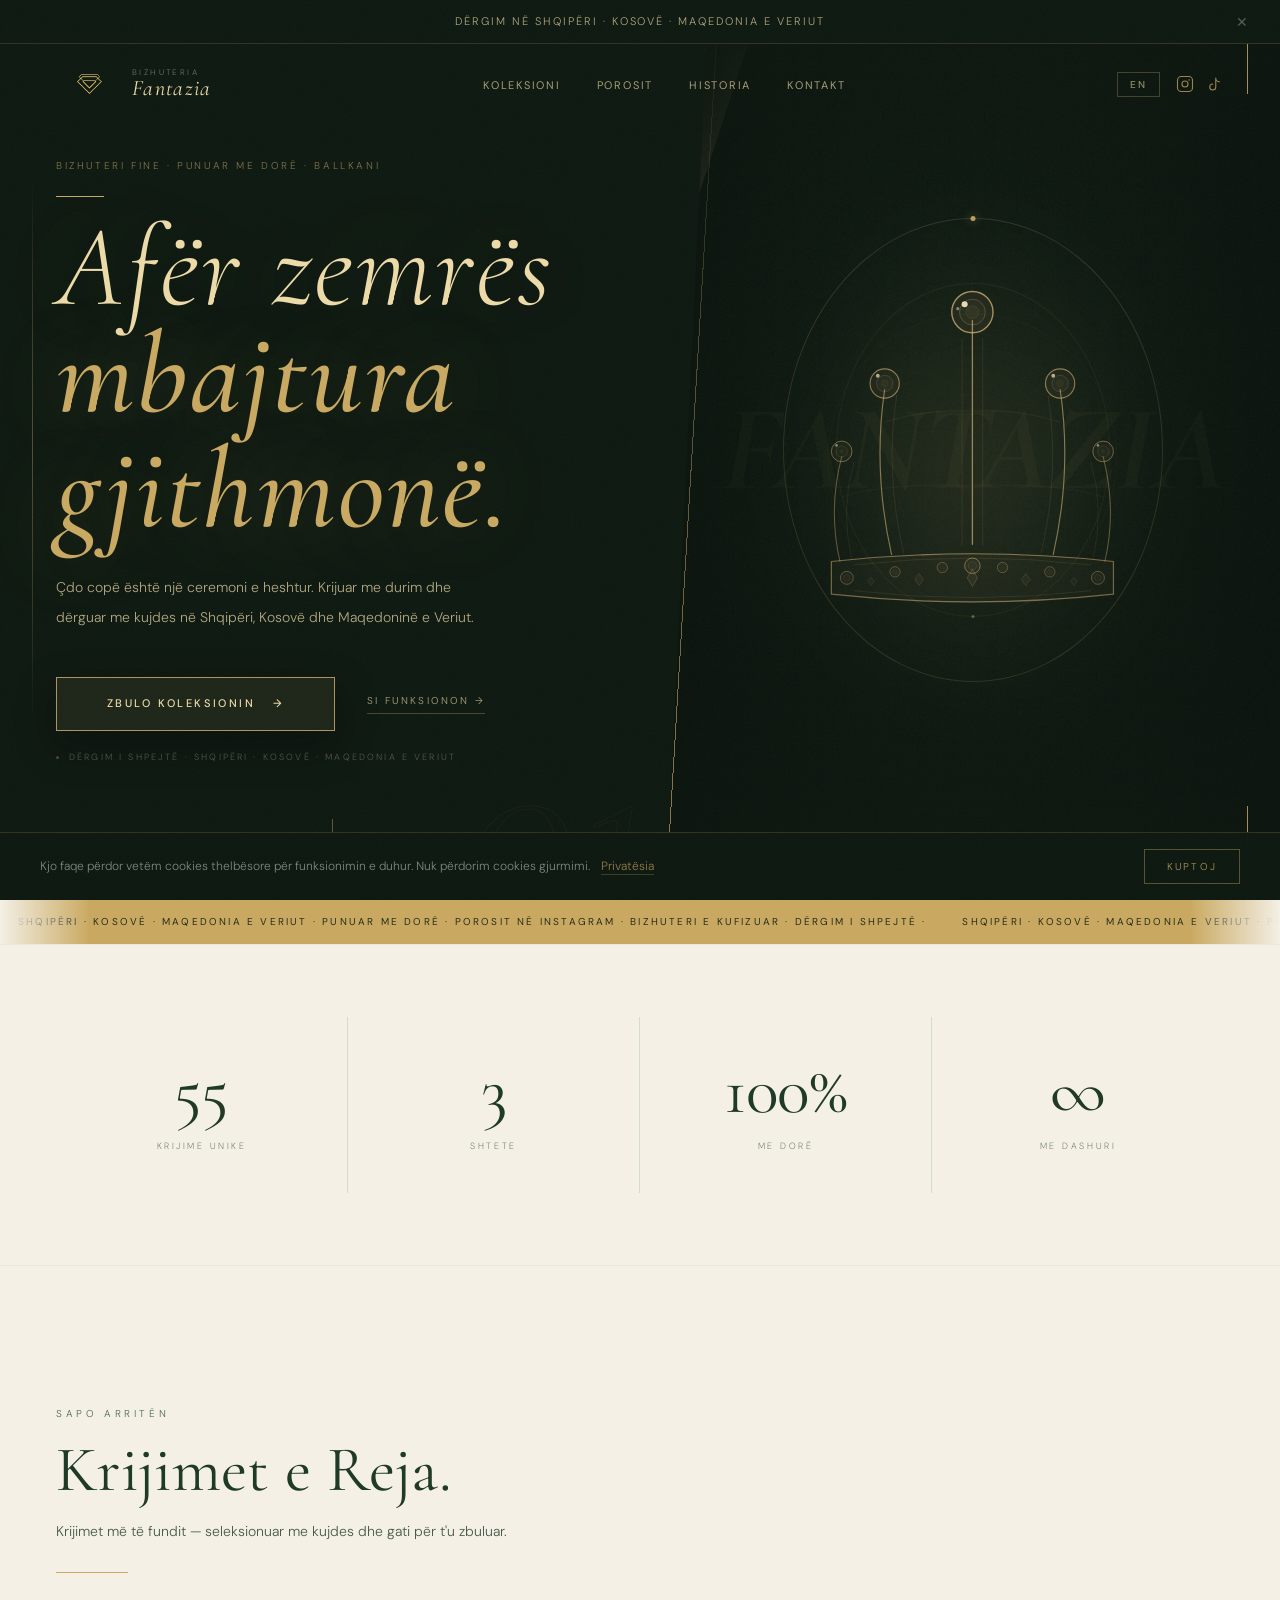
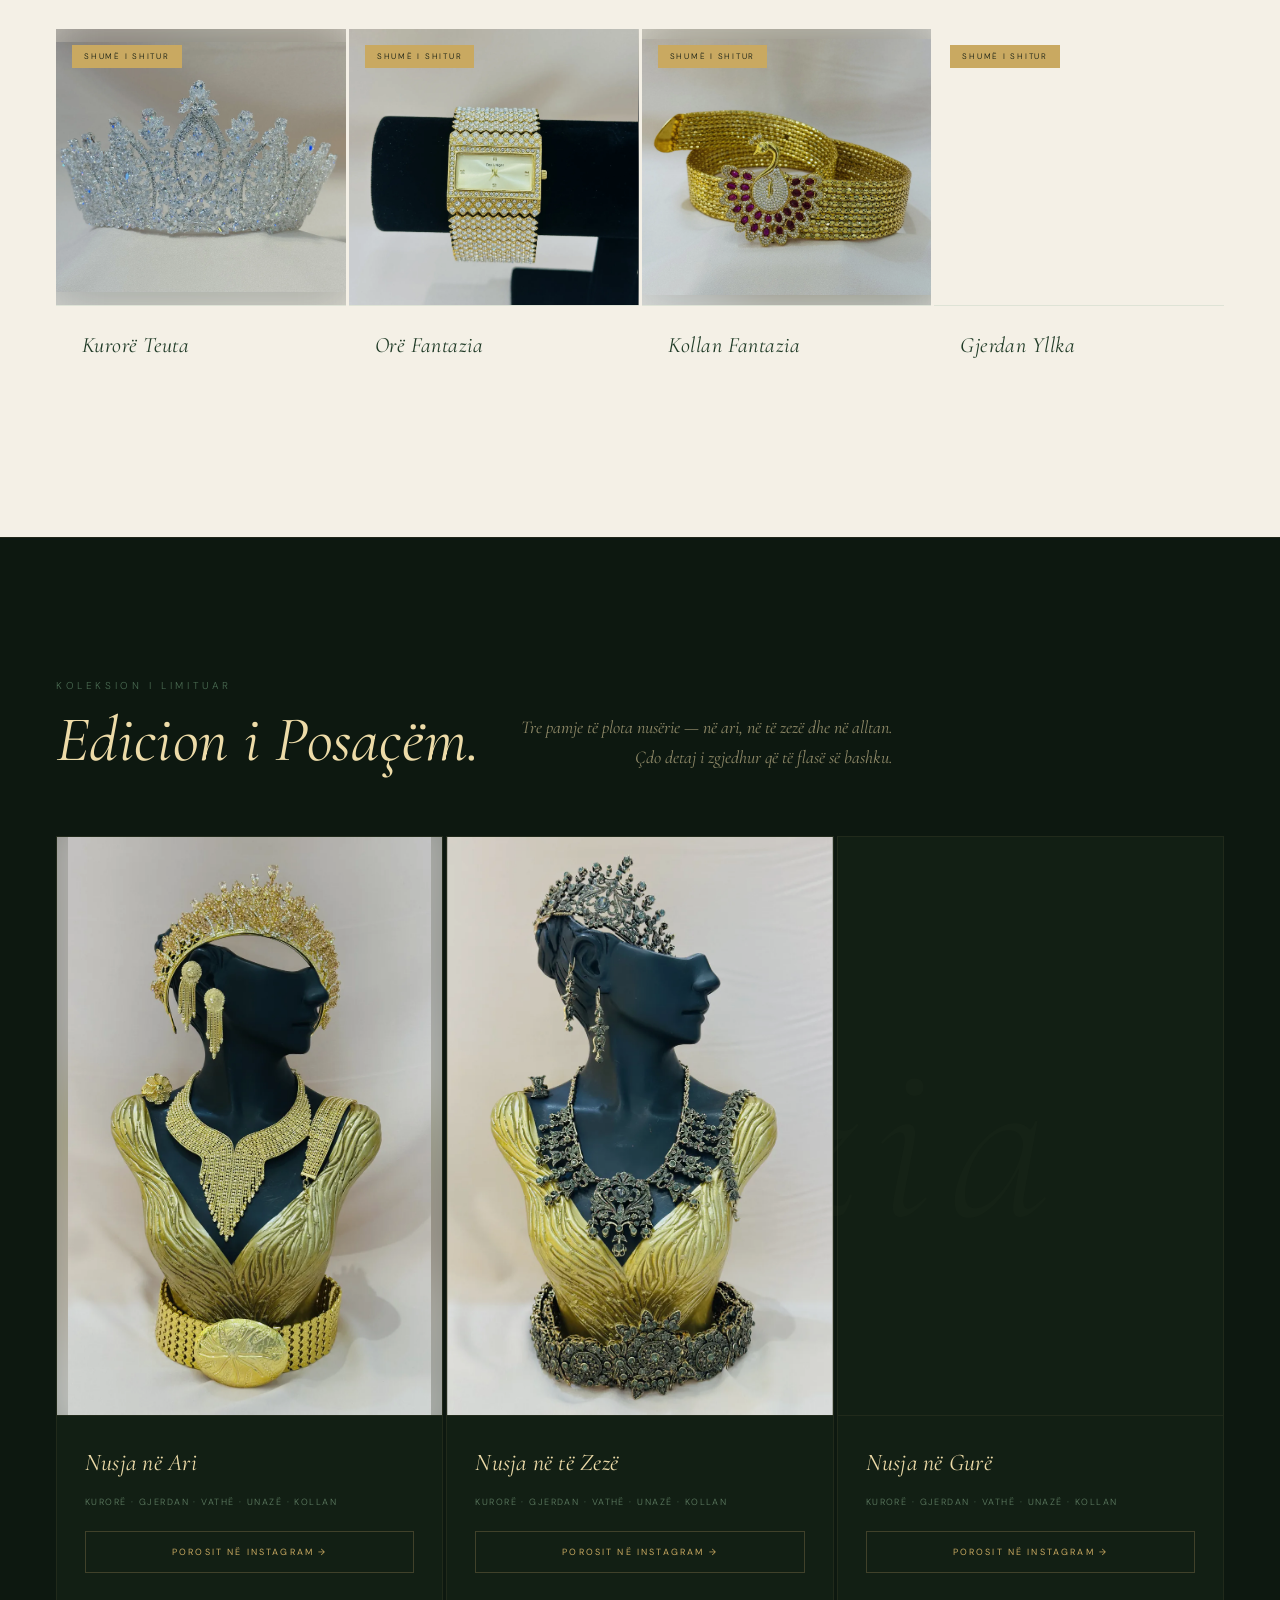
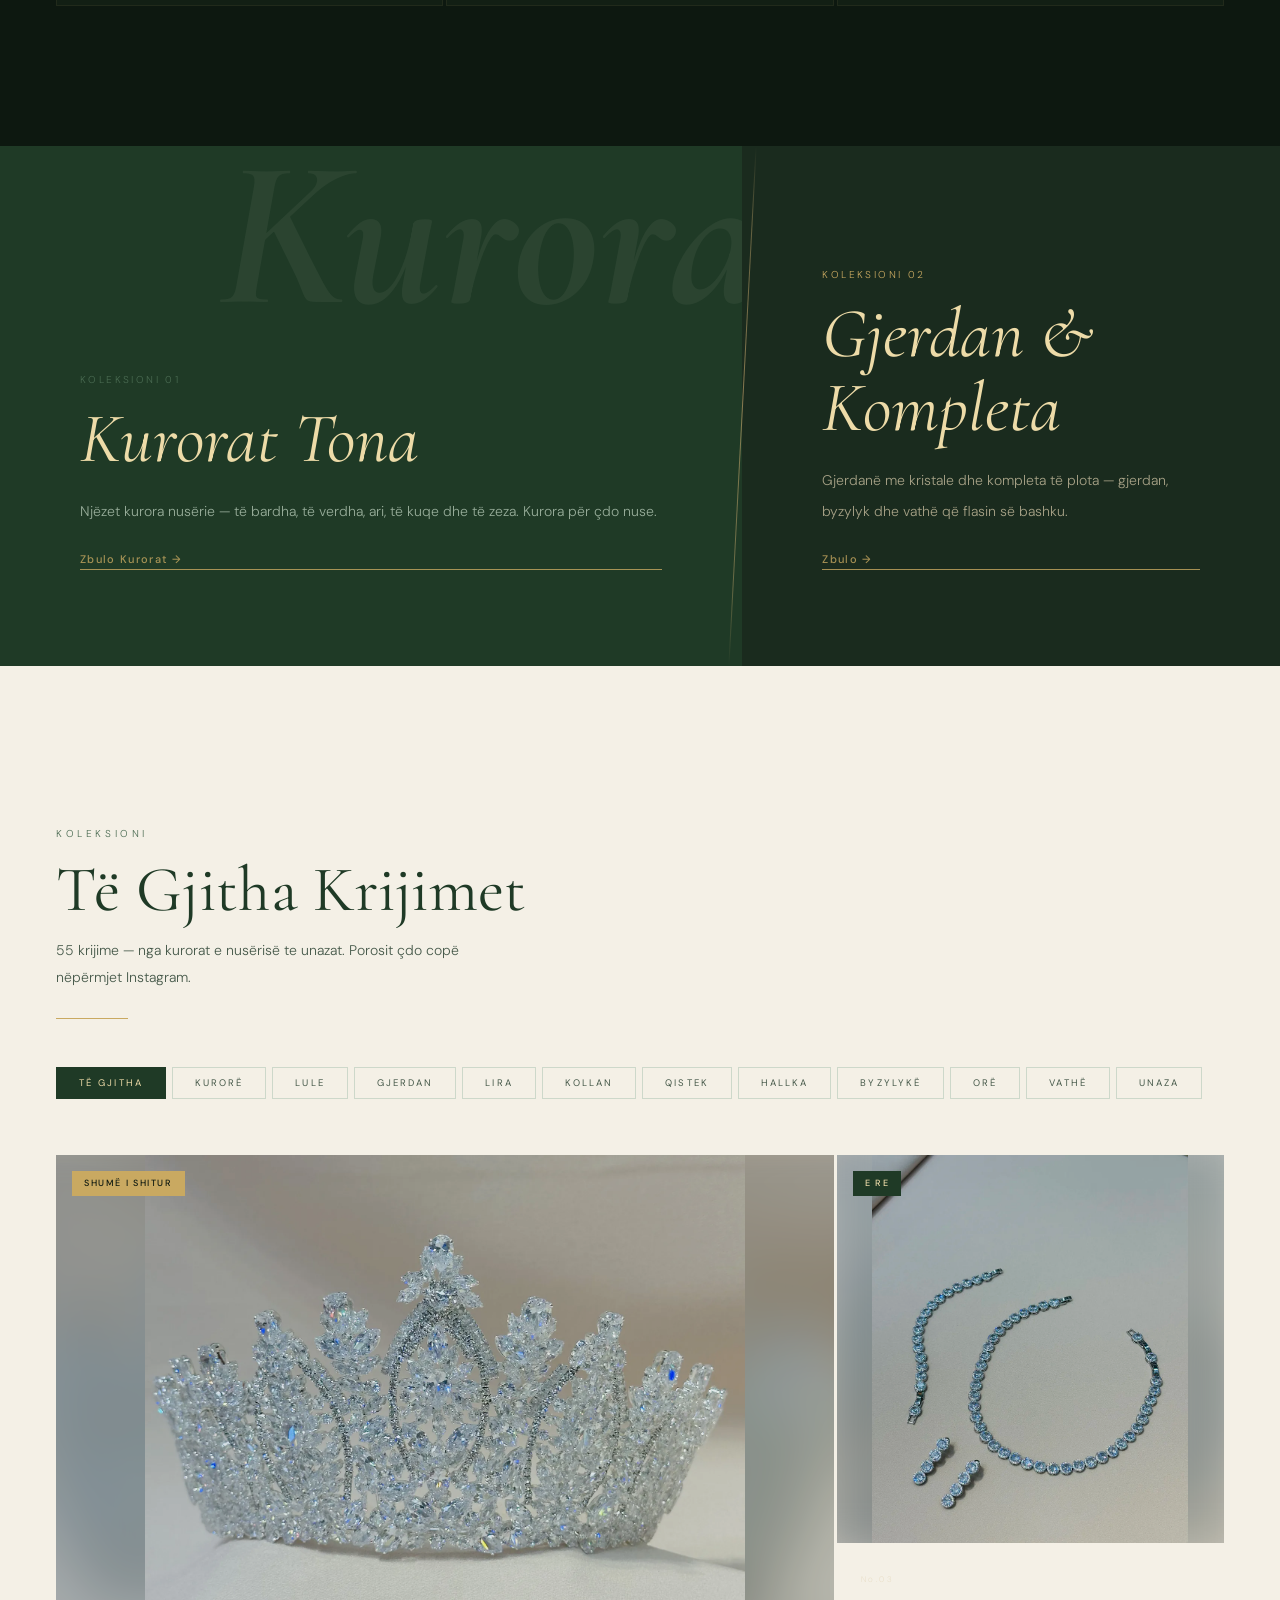
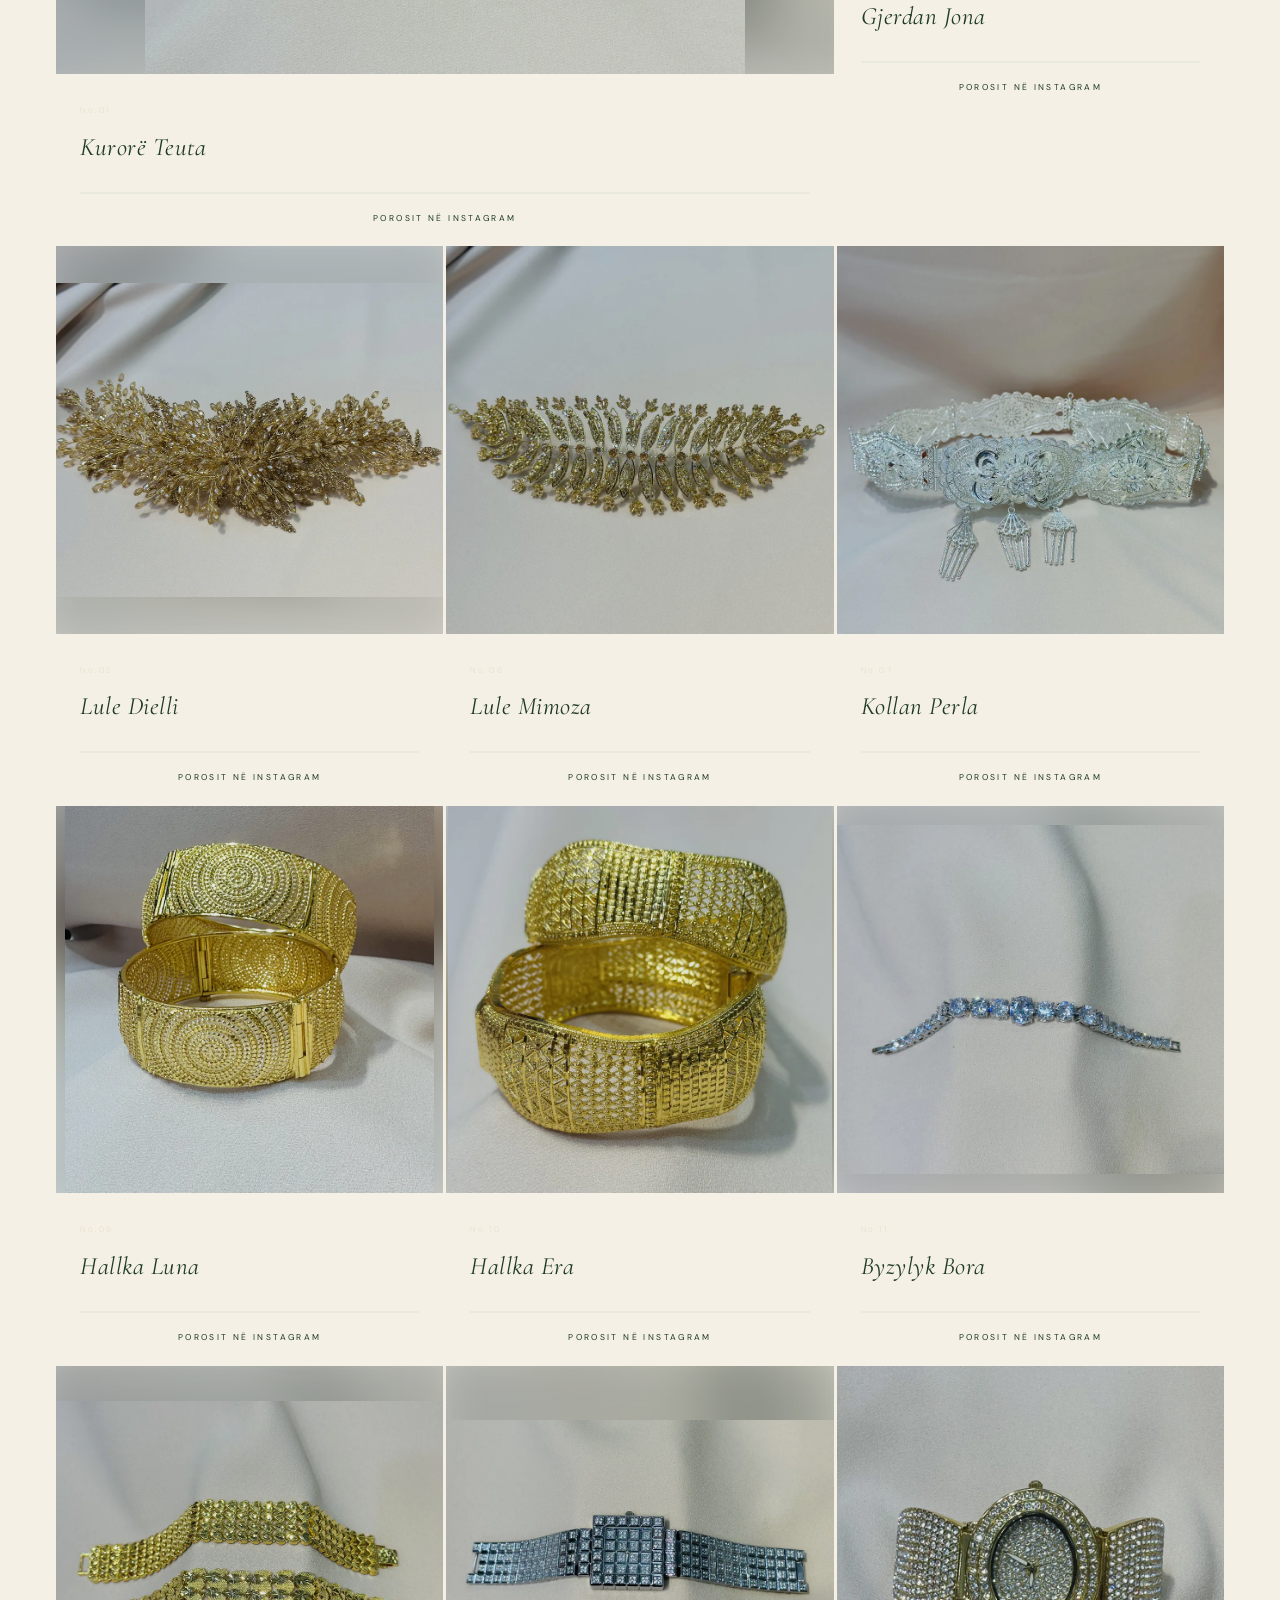
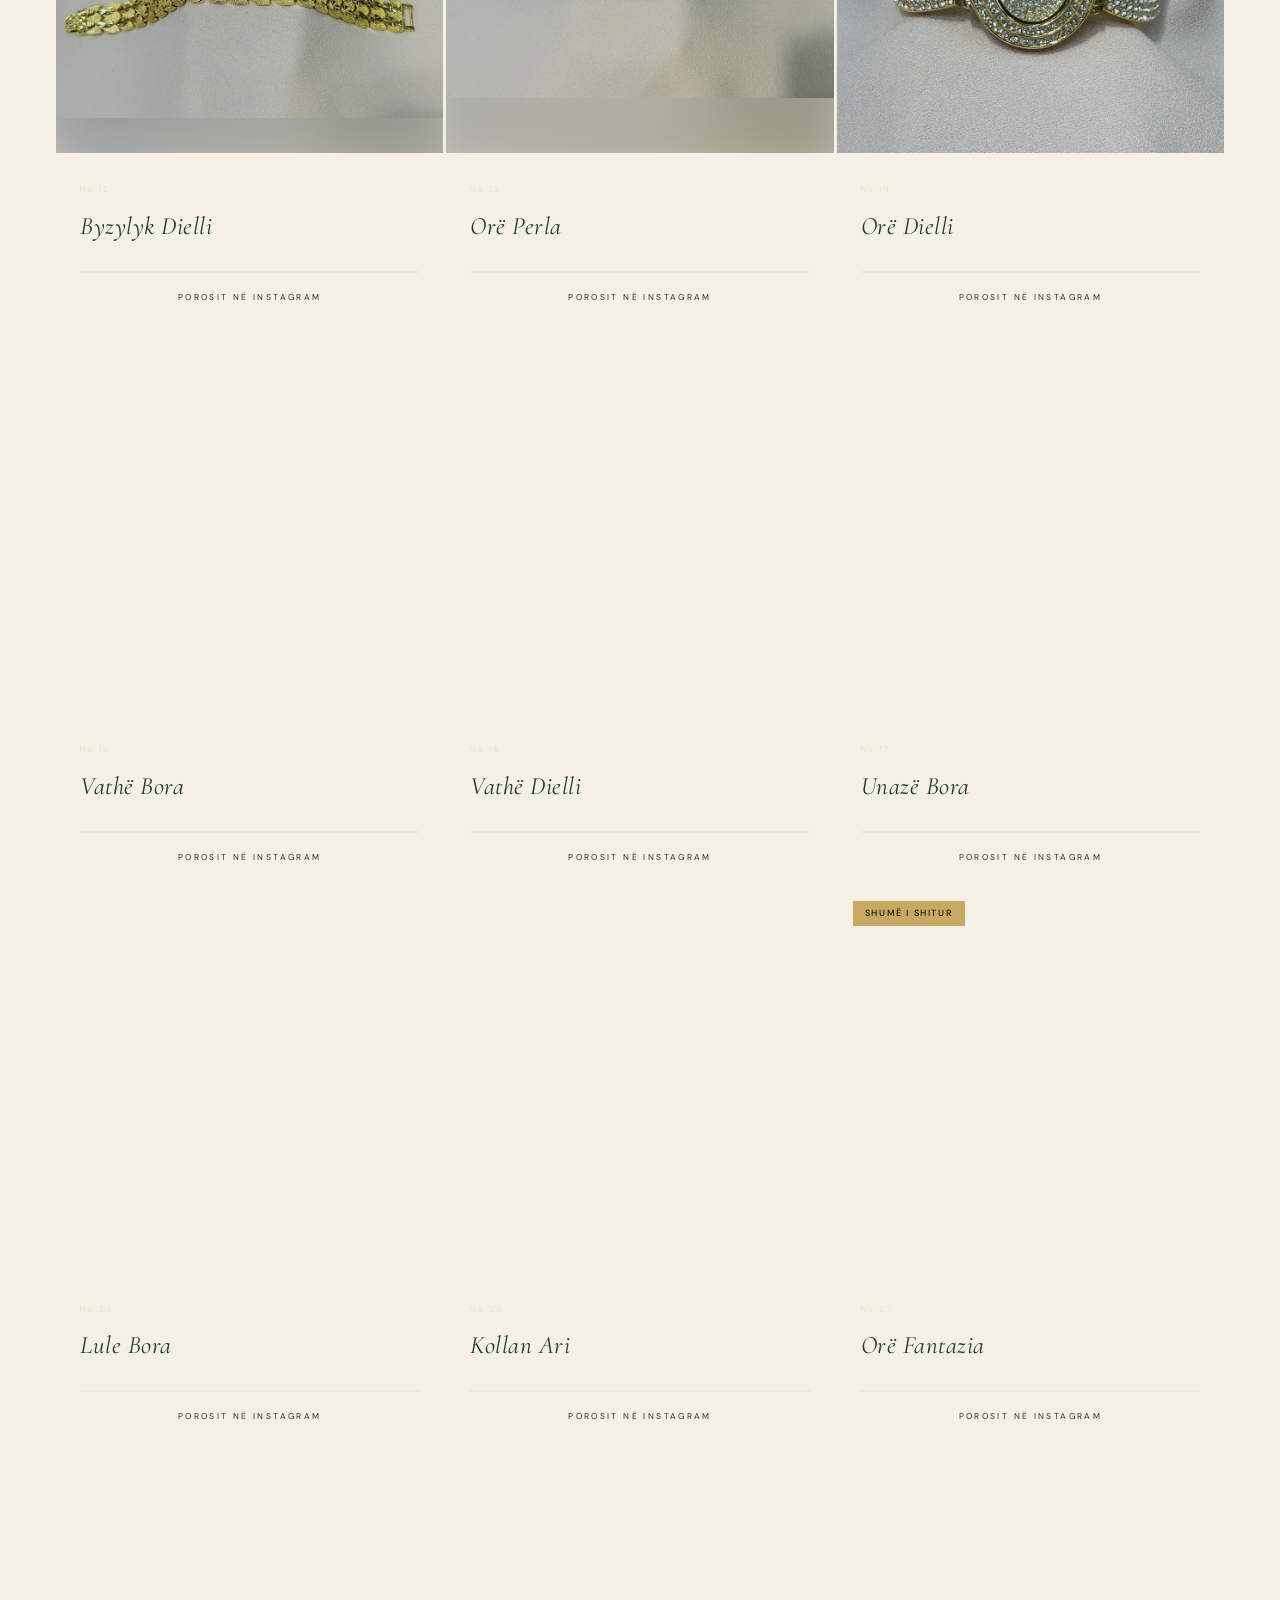
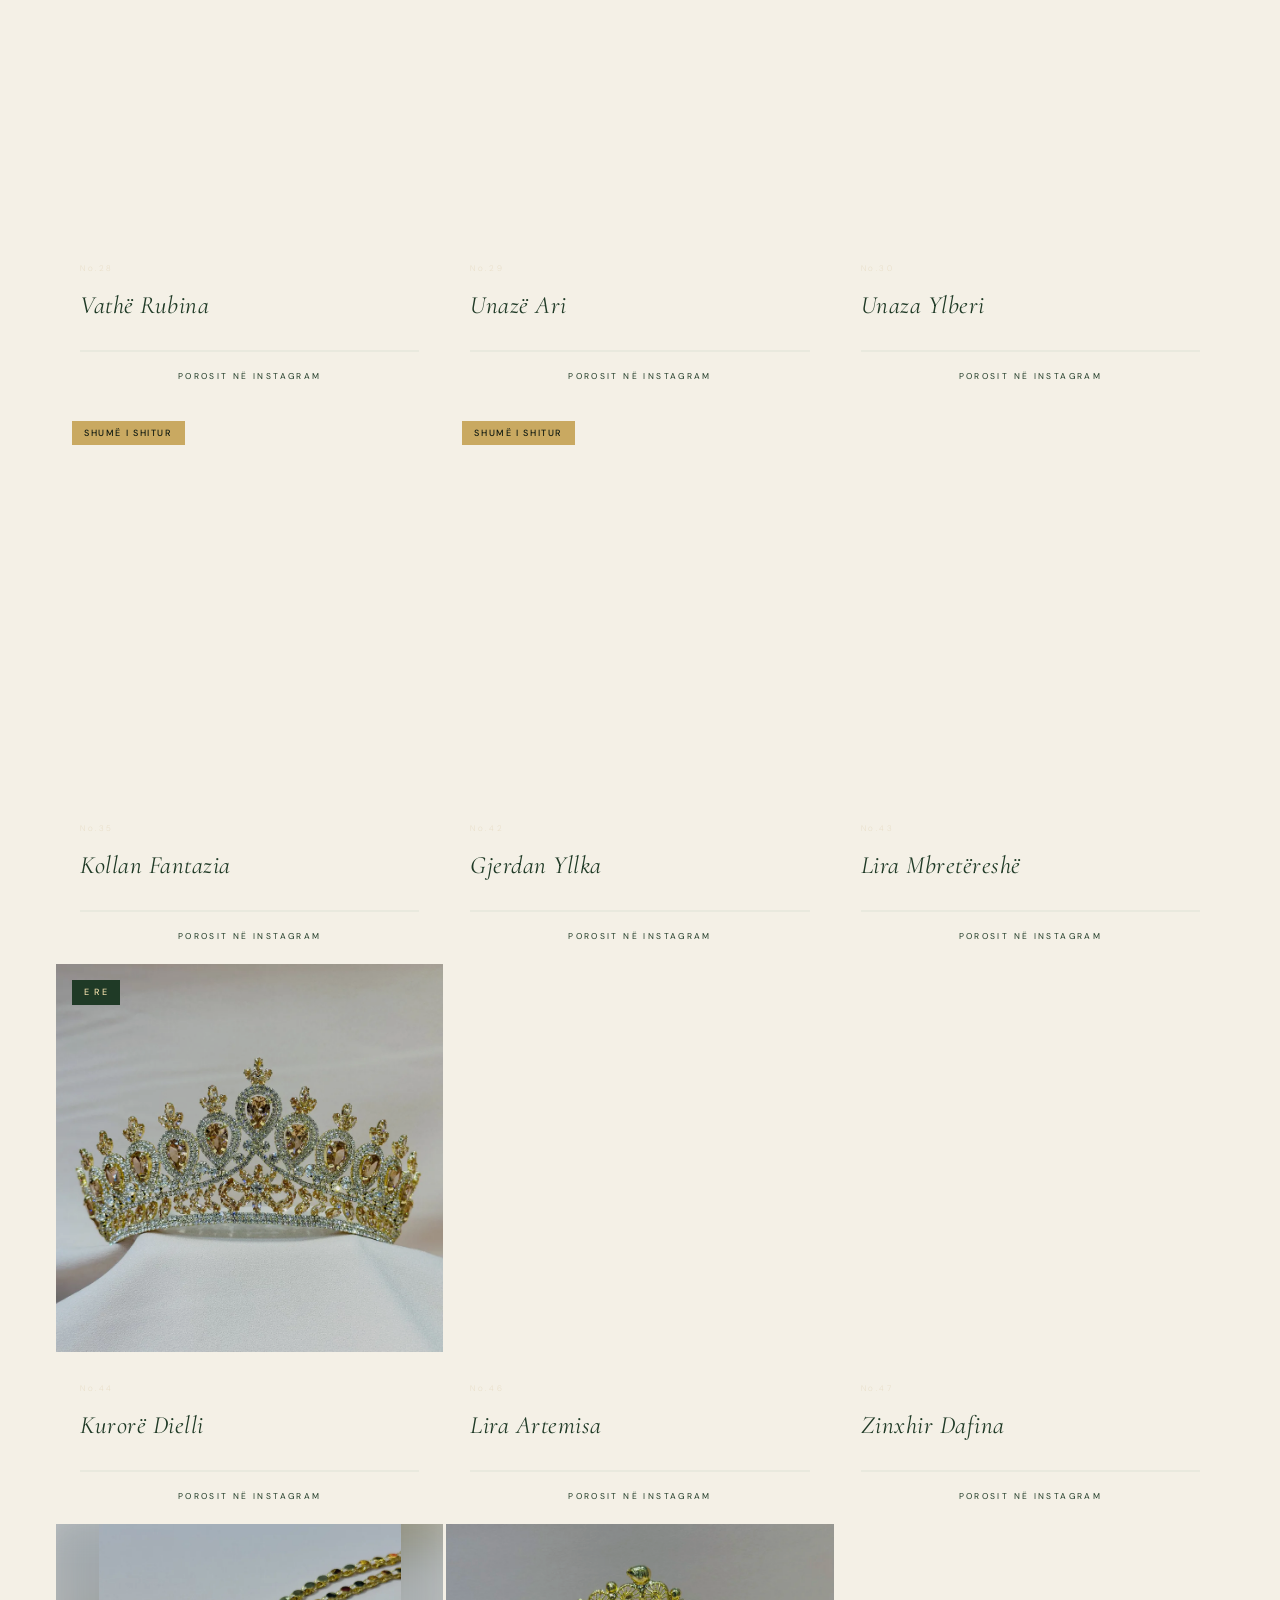
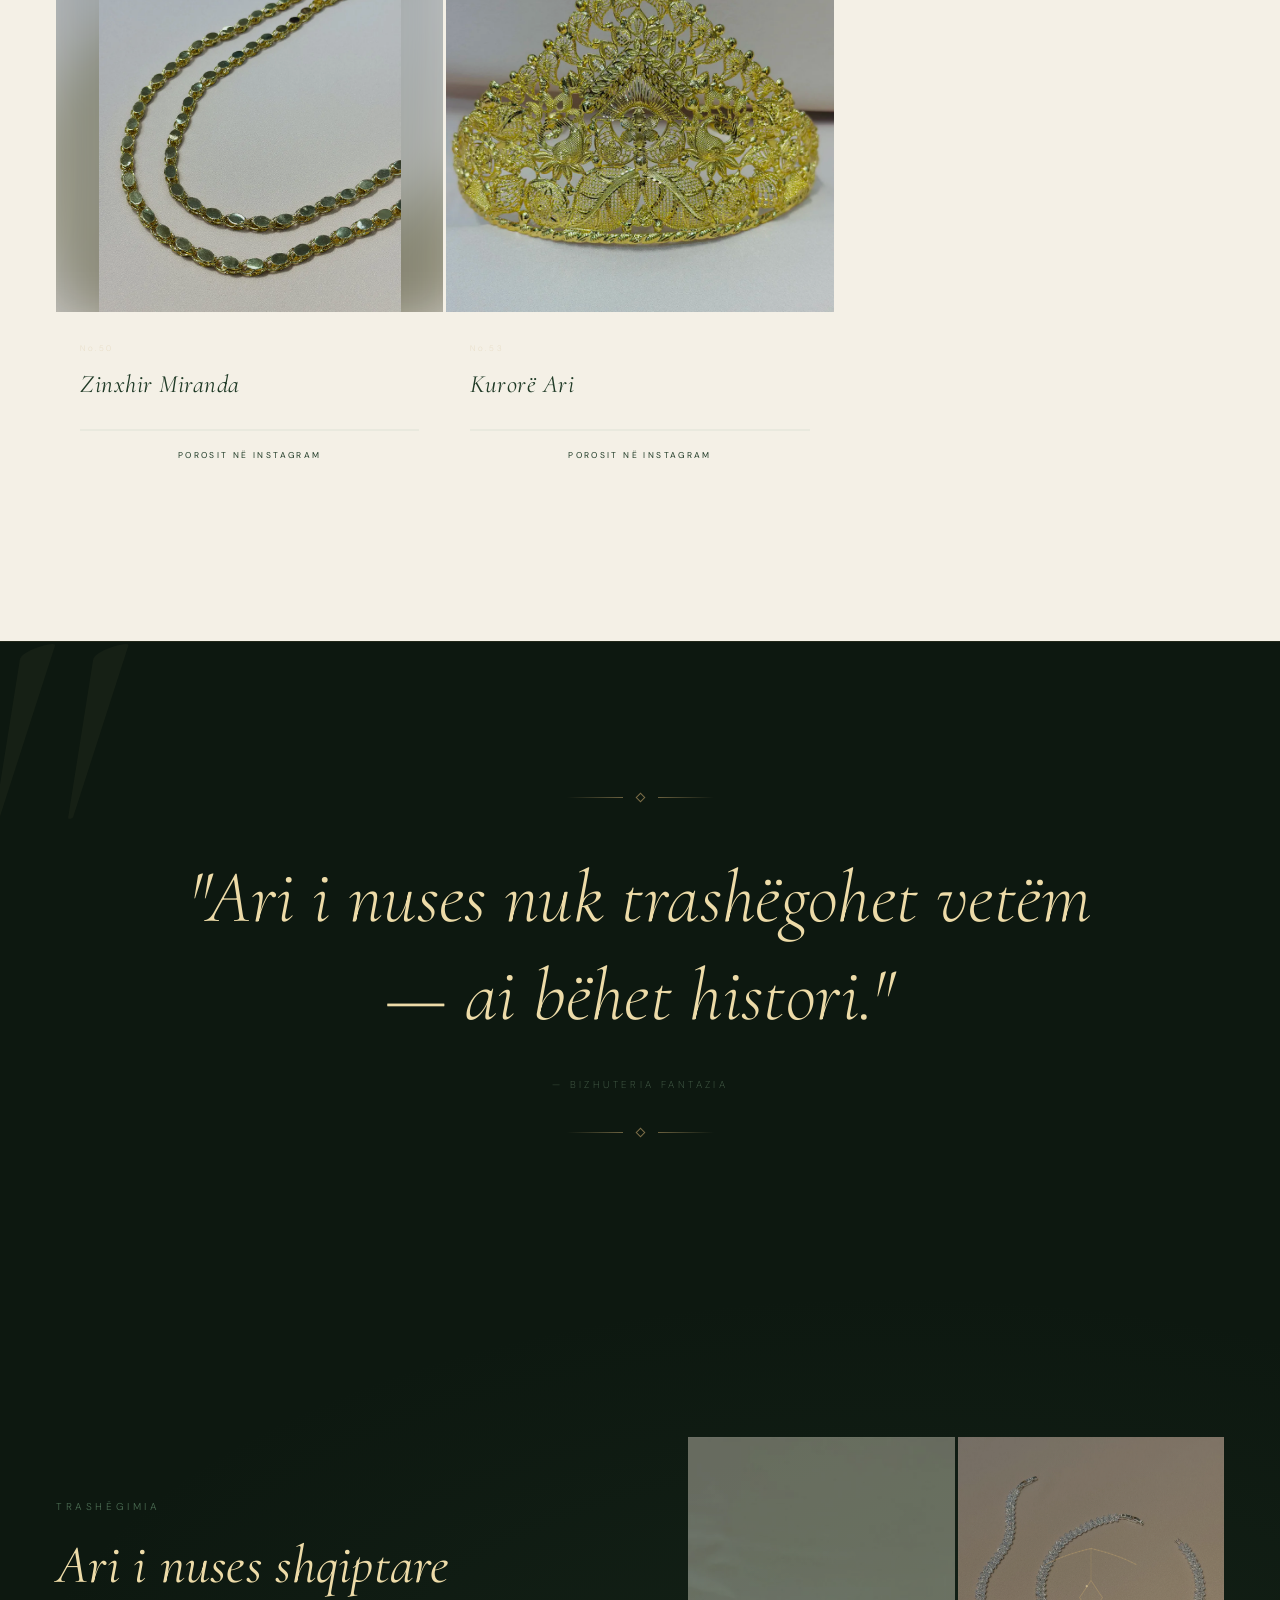
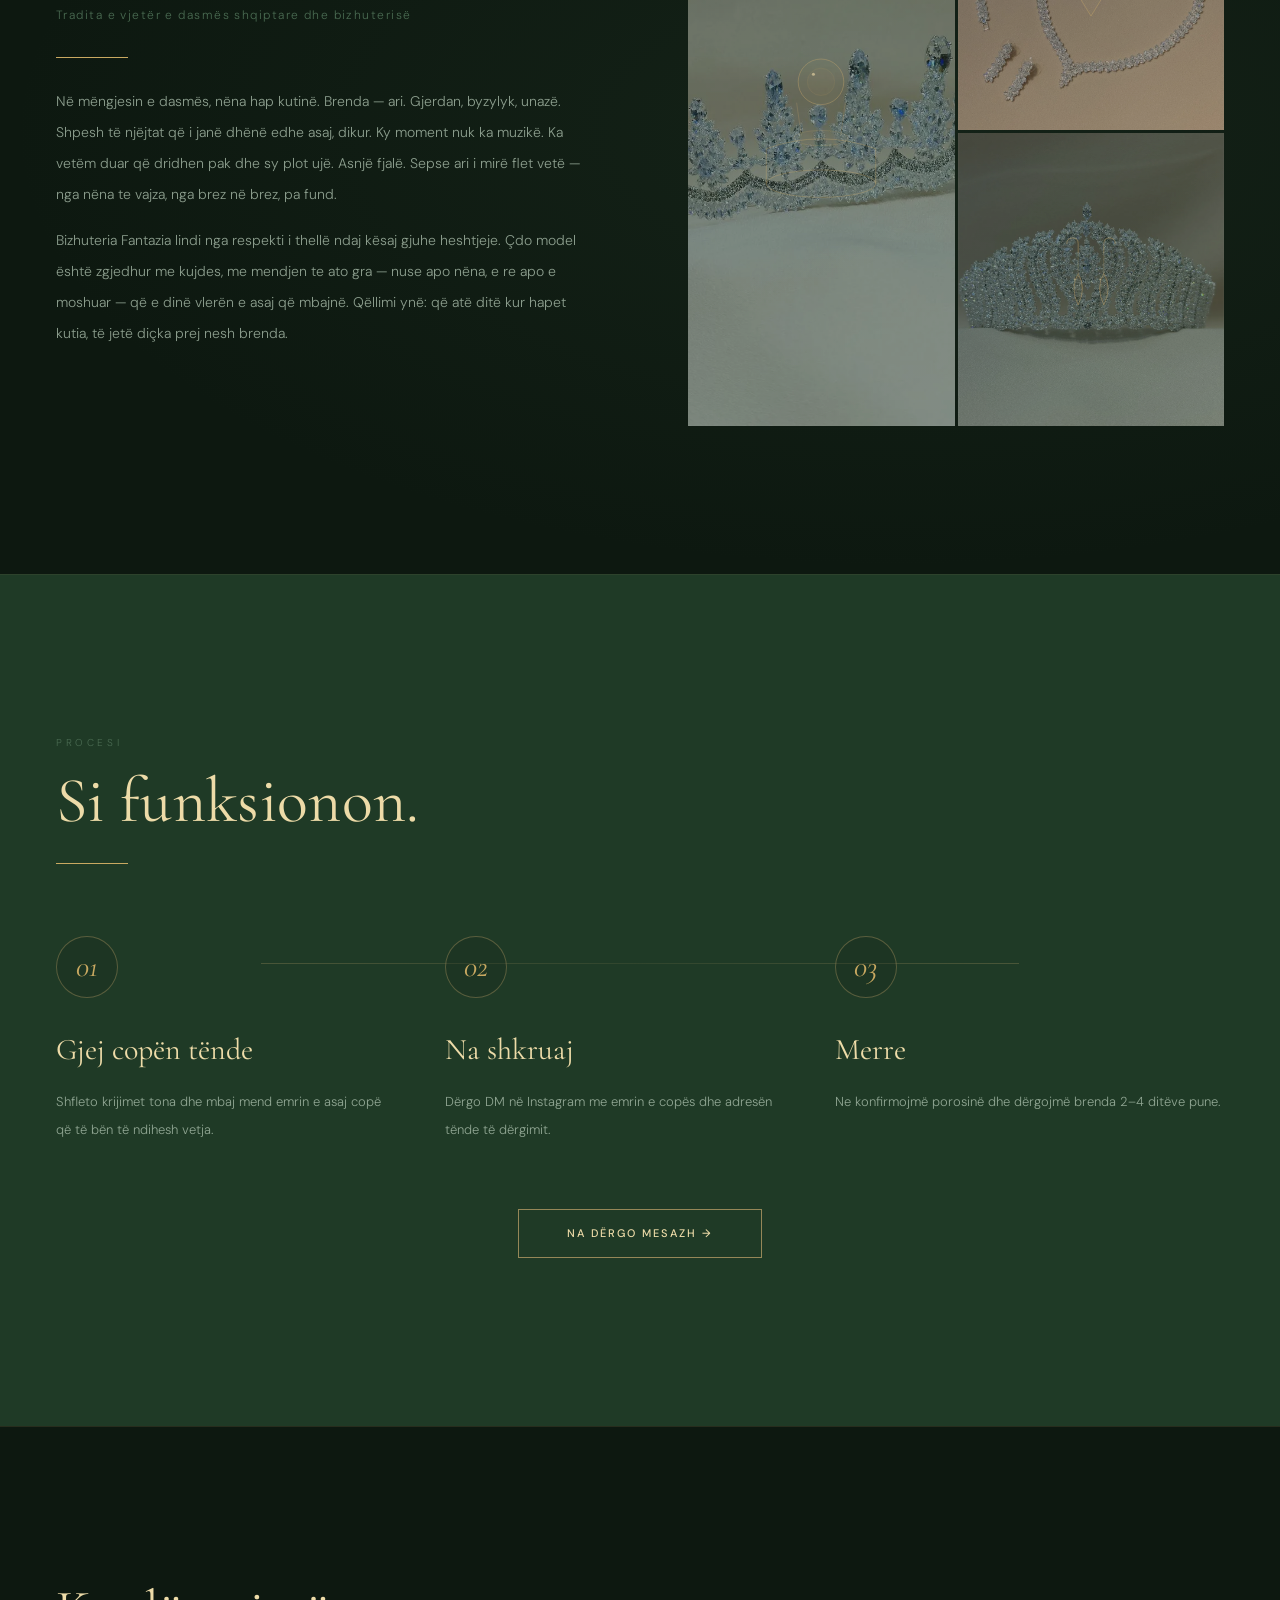
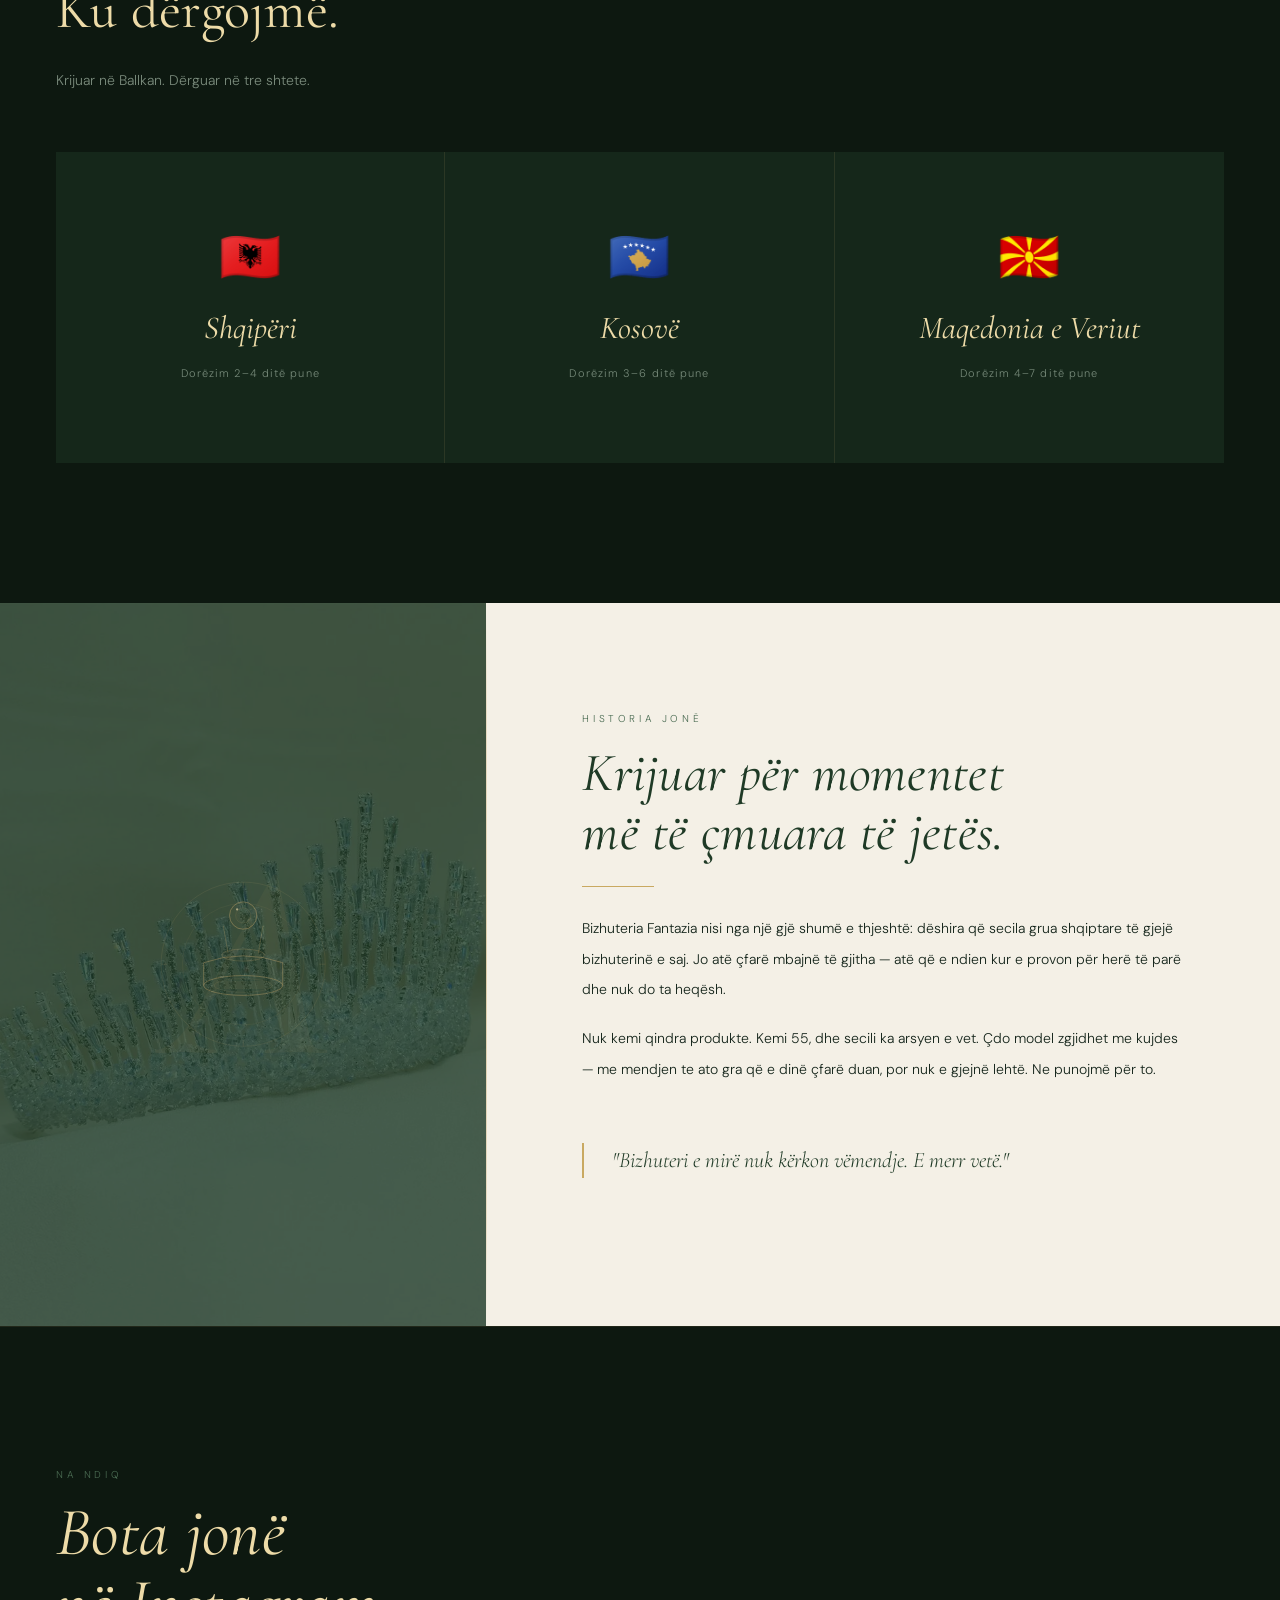
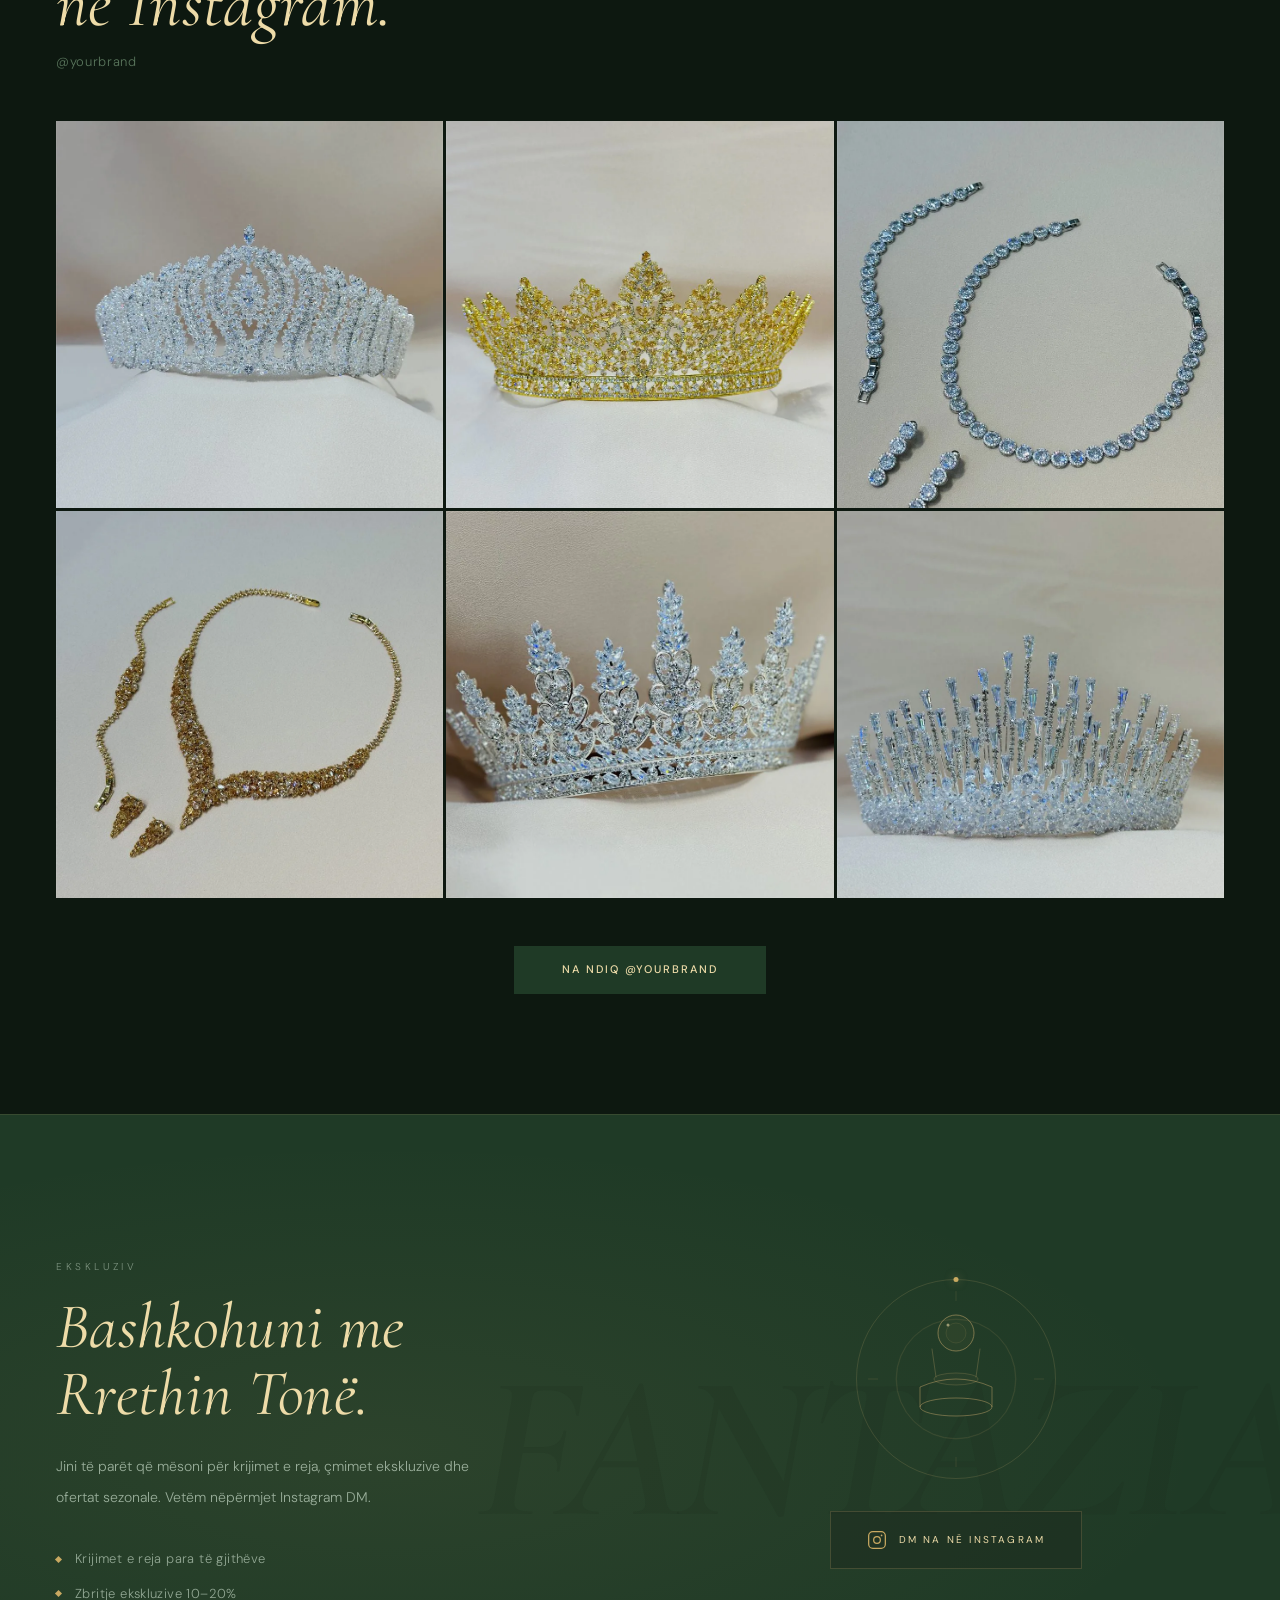
==== commit 85c4048f: "Fixing bugs and text" ====
--- a/index.html
+++ b/index.html
@@ -20,6 +20,7 @@
   <meta name="twitter:card" content="summary_large_image">
   <meta name="twitter:title" content="Bizhuteria Fantazia — Bizhuteri Fine Shqiptare">
   <meta name="twitter:description" content="Bizhuteri fine e punuar me dorë. Dërgim në Shqipëri, Kosovë dhe Maqedoninë e Veriut.">
+  <meta name="twitter:image" content="https://bizhuteriafantazia.mk/images/section/og-image.jpg">
   <meta name="theme-color" content="#0D1810">
   <link rel="icon" type="image/png" sizes="96x96" href="images/icons/favicon-96.png">
   <link rel="apple-touch-icon" sizes="180x180" href="images/icons/icon-180.png">
@@ -46,7 +47,20 @@
     "logo": "https://bizhuteriafantazia.mk/images/icons/logo-240.png",
     "image": "https://bizhuteriafantazia.mk/images/section/og-image.jpg",
     "email": "info@bizhuteriafantazia.com",
-    "address": { "@type": "PostalAddress", "addressCountry": "MK" },
+    "address": {
+      "@type": "PostalAddress",
+      "streetAddress": "Rruga e Butiqeve",
+      "addressLocality": "Tetovo",
+      "postalCode": "1220",
+      "addressCountry": "MK"
+    },
+    "hasMap": "https://www.google.com/maps?q=Bizhuteria+Fantazia,+Tetovo",
+    "openingHoursSpecification": {
+      "@type": "OpeningHoursSpecification",
+      "dayOfWeek": ["Monday", "Tuesday", "Wednesday", "Thursday", "Friday", "Saturday"],
+      "opens": "08:00",
+      "closes": "19:00"
+    },
     "sameAs": [
       "https://instagram.com/yourbrand",
       "https://tiktok.com/@yourbrand"
@@ -59,7 +73,7 @@
     "contactPoint": {
       "@type": "ContactPoint",
       "contactType": "customer service",
-      "availableLanguage": ["Albanian", "English"]
+      "availableLanguage": ["Albanian", "English", "Macedonian"]
     }
   }
   </script>
@@ -97,9 +111,9 @@
 
 <div id="announce-bar">
   <p class="ann-text">
-    <span data-sq>Dërgim në Shqipëri · Kosovë · Maqedoni</span>
-    <span data-en>Delivery to Albania · Kosovo · Macedonia</span>
-    <span data-mk>Достава во Албанија · Косово · Македонија</span>
+    <span data-sq>Dërgim në Shqipëri · Kosovë · Maqedonia e Veriut</span>
+    <span data-en>Delivery to Albania · Kosovo · North Macedonia</span>
+    <span data-mk>Достава во Албанија · Косово · Северна Македонија</span>
   </p>
   <button id="ann-close" aria-label="Close announcement">✕</button>
 </div>
@@ -185,9 +199,9 @@
       </div>
       <div class="hero-shipping-note">
         <span class="hsn-dot" aria-hidden="true"></span>
-        <span data-sq>Dërgim i shpejtë · Shqipëri · Kosovë · Maqedoni</span>
-        <span data-en>Fast delivery · Albania · Kosovo · Macedonia</span>
-        <span data-mk>Брза достава · Албанија · Косово · Македонија</span>
+        <span data-sq>Dërgim i shpejtë · Shqipëri · Kosovë · Maqedonia e Veriut</span>
+        <span data-en>Fast delivery · Albania · Kosovo · North Macedonia</span>
+        <span data-mk>Брза достава · Албанија · Косово · Северна Македонија</span>
       </div>
     </div>
 
@@ -209,6 +223,14 @@
              width="1600" height="1513">
       </picture>
       <div class="ha-sweep" aria-hidden="true"></div>
+      <!-- Crystal glints — tiny star reflections that twinkle on long,
+           staggered cycles over the crown (pure CSS, GPU-only) -->
+      <div class="hero-sparkles" aria-hidden="true">
+        <span class="hs hs-1"></span>
+        <span class="hs hs-2"></span>
+        <span class="hs hs-3"></span>
+        <span class="hs hs-4"></span>
+      </div>
       <div class="hero-art">
         <div class="ha-orbit1"></div>
         <div class="ha-orbit2"></div>
@@ -1792,9 +1814,9 @@
     <div class="story-right reveal">
       <span class="story-label"><span data-sq>Historia Jonë</span><span data-en>Our Story</span><span data-mk>Нашата приказна</span></span>
       <h2 class="story-h">
-        <span data-sq>E bërë me zemër,<br>jo me makinë.</span>
-        <span data-en>Made with heart,<br>not machines.</span>
-        <span data-mk>Направено со срце,<br>не со машина.</span>
+        <span data-sq>Krijuar për momentet<br>më të çmuara të jetës.</span>
+        <span data-en>Crafted to celebrate<br>life's most precious moments.</span>
+        <span data-mk>Создадено за најскапоцените<br>моменти во животот.</span>
       </h2>
       <span class="gold-rule" style="margin-bottom:26px"></span>
       <p class="story-p">
@@ -2059,6 +2081,8 @@
           <li><span class="highlight">🇦🇱 <span data-sq>Shqipëri</span><span data-en>Albania</span><span data-mk>Албанија</span></span></li>
           <li><span class="highlight">🇽🇰 <span data-sq>Kosovë</span><span data-en>Kosovo</span><span data-mk>Косово</span></span></li>
           <li><span class="highlight">🇲🇰 <span data-sq>Maqedonia e Veriut</span><span data-en>North Macedonia</span><span data-mk>Северна Македонија</span></span></li>
+          <li><a href="terms.html#dergimi"><span data-sq>Kushtet e Dërgimit</span><span data-en>Shipping Details</span><span data-mk>Услови за достава</span></a></li>
+          <li><a href="terms.html#kthimet"><span data-sq>Kthimet — 14 Ditë</span><span data-en>Returns — 14 Days</span><span data-mk>Враќање — 14 дена</span></a></li>
         </ul>
       </div>
 
--- a/index.css
+++ b/index.css
@@ -731,14 +731,16 @@
       filter: blur(36px);
       z-index: 3;
       pointer-events: none;
-      animation: goldGlow 5s ease-in-out infinite;
+      /* slow breath — luxury moves slowly */
+      animation: goldGlow 9s ease-in-out infinite;
     }
     @keyframes goldGlow {
       0%, 100% { opacity: 0.7;  transform: translate(-50%, -50%) scale(1);    }
       50%       { opacity: 1;   transform: translate(-50%, -50%) scale(1.08); }
     }
 
-    /* Slow light sweep across crown */
+    /* Light sweep across the crown — one graceful pass, then a long rest.
+       Transform-only (GPU); left stays fixed so nothing repaints. */
     .ha-sweep {
       position: absolute;
       inset: 0;
@@ -750,6 +752,7 @@
       content: '';
       position: absolute;
       top: -20%;
+      left: -30%;
       width: 22%;
       height: 140%;
       background: linear-gradient(
@@ -760,14 +763,46 @@
         rgba(200,169,110,0.04) 65%,
         transparent 100%
       );
-      transform: skewX(-18deg);
-      animation: lightSweep 7s ease-in-out infinite;
+      transform: translate3d(0,0,0) skewX(-18deg);
+      animation: lightSweep 12s ease-in-out infinite;
     }
     @keyframes lightSweep {
-      0%        { left: -30%; opacity: 0; }
-      4%        { opacity: 1; }
-      65%       { left: 120%; opacity: 1; }
-      68%, 100% { left: 120%; opacity: 0; }
+      0%, 58%   { transform: translate3d(0,0,0) skewX(-18deg); opacity: 0; }
+      61%       { opacity: 1; }
+      78%       { transform: translate3d(700%,0,0) skewX(-18deg); opacity: 1; }
+      80%, 100% { transform: translate3d(700%,0,0) skewX(-18deg); opacity: 0; }
+    }
+
+    /* Crystal glints — tiny 4-point stars that catch the light every few
+       seconds, each on its own long cycle so the moments feel random */
+    .hero-sparkles {
+      position: absolute;
+      inset: 0;
+      z-index: 4;
+      pointer-events: none;
+    }
+    .hs {
+      position: absolute;
+      width: 12px;
+      height: 12px;
+      opacity: 0;
+      background:
+        radial-gradient(circle, rgba(255,252,240,0.95) 0%, rgba(255,248,230,0.25) 20%, transparent 34%),
+        linear-gradient(to right,  transparent 45%, rgba(255,252,240,0.9) 50%, transparent 55%),
+        linear-gradient(to bottom, transparent 45%, rgba(255,252,240,0.9) 50%, transparent 55%);
+      filter: drop-shadow(0 0 6px rgba(255,248,230,0.55));
+      animation: sparkleTwinkle 9s ease-in-out infinite;
+    }
+    .hs-1 { top: 38%; left: 46%; animation-delay: 1.6s; }
+    .hs-2 { top: 51%; left: 63%; width: 9px;  height: 9px;  animation-delay: 4.4s; animation-duration: 11s; }
+    .hs-3 { top: 59%; left: 37%; width: 8px;  height: 8px;  animation-delay: 7.2s; animation-duration: 13s; }
+    .hs-4 { top: 31%; left: 56%; width: 10px; height: 10px; animation-delay: 9.5s; animation-duration: 15s; }
+    @keyframes sparkleTwinkle {
+      0%, 100% { opacity: 0; transform: scale(0.3) rotate(0deg); }
+      2%       { opacity: 0.9; transform: scale(1) rotate(20deg); }
+      4.5%     { opacity: 0; transform: scale(0.4) rotate(38deg); }
+      /* rest, invisible, for the remainder of the cycle */
+      5%       { opacity: 0; transform: scale(0.3) rotate(0deg); }
     }
 
     /* Scroll indicator */
@@ -1086,17 +1121,10 @@
       transition: opacity 0.4s;
       z-index: 3;
     }
-    .prod-overlay {
-      position: absolute;
-      inset: 0;
-      display: flex;
-      align-items: flex-end;
-      justify-content: center;
-      padding-bottom: 28px;
-      z-index: 4;
-      opacity: 0;
-      transition: opacity 0.4s;
-    }
+    /* Hover overlay text retired — it duplicated the "Porosit në Instagram"
+       button right below every card. The hover now speaks through the photo
+       zoom, gold glow, and name lift instead. */
+    .prod-overlay { display: none; }
     .prod-overlay span {
       font-family: 'DM Sans', sans-serif;
       font-weight: 400;
@@ -1990,12 +2018,19 @@
     .prod-card {
       transition: opacity 0.3s ease, transform 0.35s var(--ease-out), box-shadow 0.35s ease;
     }
+    /* Product name lifts a touch as the card rises */
+    .prod-name { transition: transform 0.45s var(--ease-out); }
     @media (hover: hover) {
       .prod-card:hover {
         transform: translateY(-4px);
-        box-shadow: 0 24px 48px rgba(0,0,0,0.22);
+        /* soft golden halo instead of a plain dark shadow */
+        box-shadow:
+          0 24px 48px rgba(0,0,0,0.16),
+          0 0 0 1px rgba(200,169,110,0.30),
+          0 10px 44px rgba(200,169,110,0.13);
         z-index: 2;
       }
+      .prod-card:hover .prod-name { transform: translateY(-3px); }
     }
 
     /* ─────────────────────────────────────────────────────
@@ -2160,12 +2195,13 @@
       /* Country list clips mid-word below ~640px — drop it, keep the message */
       .ann-locs { display: none; }
     }
+    /* The full country list ("… · Maqedonia e Veriut") must never clip —
+       tighten size/tracking as the bar narrows instead of hiding words */
     @media (max-width: 520px) {
-      .ann-text { font-size: 9px; letter-spacing: 0.08em; }
+      .ann-text { font-size: 8.5px; letter-spacing: 0.06em; }
     }
     @media (max-width: 430px) {
-      .ann-locs { display: none; }
-      .ann-text { font-size: 9px; letter-spacing: 0.14em; }
+      .ann-text { font-size: 8px; letter-spacing: 0.03em; }
     }
 
     /* ─────────────────────────────────────────────────────
@@ -2902,7 +2938,9 @@
       line-height: 1;
       top: 50%;
       left: 50%;
-      transform: translate(-50%, -50%);
+      /* --pwx/--pwy are set by the mouse-parallax script; they compose with
+         the centering translate instead of overwriting it */
+      transform: translate(calc(-50% + var(--pwx, 0px)), calc(-50% + var(--pwy, 0px)));
       z-index: 0;
     }
 
@@ -2969,6 +3007,8 @@
       .ha-ring-svg  { animation: none !important; transform: none !important; }
       .ha-sweep::after { animation: none !important; }
       .hero-glow    { animation: none !important; opacity: 0.65 !important; }
+      .hs           { animation: none !important; opacity: 0 !important; }
+      .hero-img.img-ready { animation: none !important; }
       .btn-ol::before { transition: none; }
     }
 
@@ -3708,13 +3748,23 @@
     }
     .skip-link:focus { top: 12px; }
 
-    /* ── Hero photo: slow cinematic settle after fade-in ── */
+    /* ── Hero photo: slow cinematic settle after fade-in, then a barely
+          perceptible float. The float starts exactly when the settle ends
+          and keeps a 1.2% overscale so cover-fit edges never peek. ── */
     @media (prefers-reduced-motion: no-preference) {
       @keyframes heroSettle {
         from { transform: scale(1.06); }
         to   { transform: scale(1); }
       }
-      .hero-img.img-ready { animation: heroSettle 6.5s var(--ease-out) both; }
+      @keyframes heroFloat {
+        0%, 100% { transform: translateY(0) scale(1); }
+        50%      { transform: translateY(-6px) scale(1.012); }
+      }
+      .hero-img.img-ready {
+        animation:
+          heroSettle 6.5s var(--ease-out) both,
+          heroFloat 14s ease-in-out 6.5s infinite;
+      }
     }
 
     /* ── Product filter: soft fade when switching category ── */
@@ -3745,6 +3795,7 @@
     .anim-off .ha-orbit1, .anim-off .ha-orbit2,
     .anim-off .ha-ring-svg, .anim-off .hero-glow,
     .anim-off .ha-sweep::after,
+    .anim-off .hs, .anim-off .hero-img,
     .anim-off .ic-art-ring, .anim-off .ic-art-ring2,
     .anim-off.marquee-wrap .marquee-track {
       animation-play-state: paused;
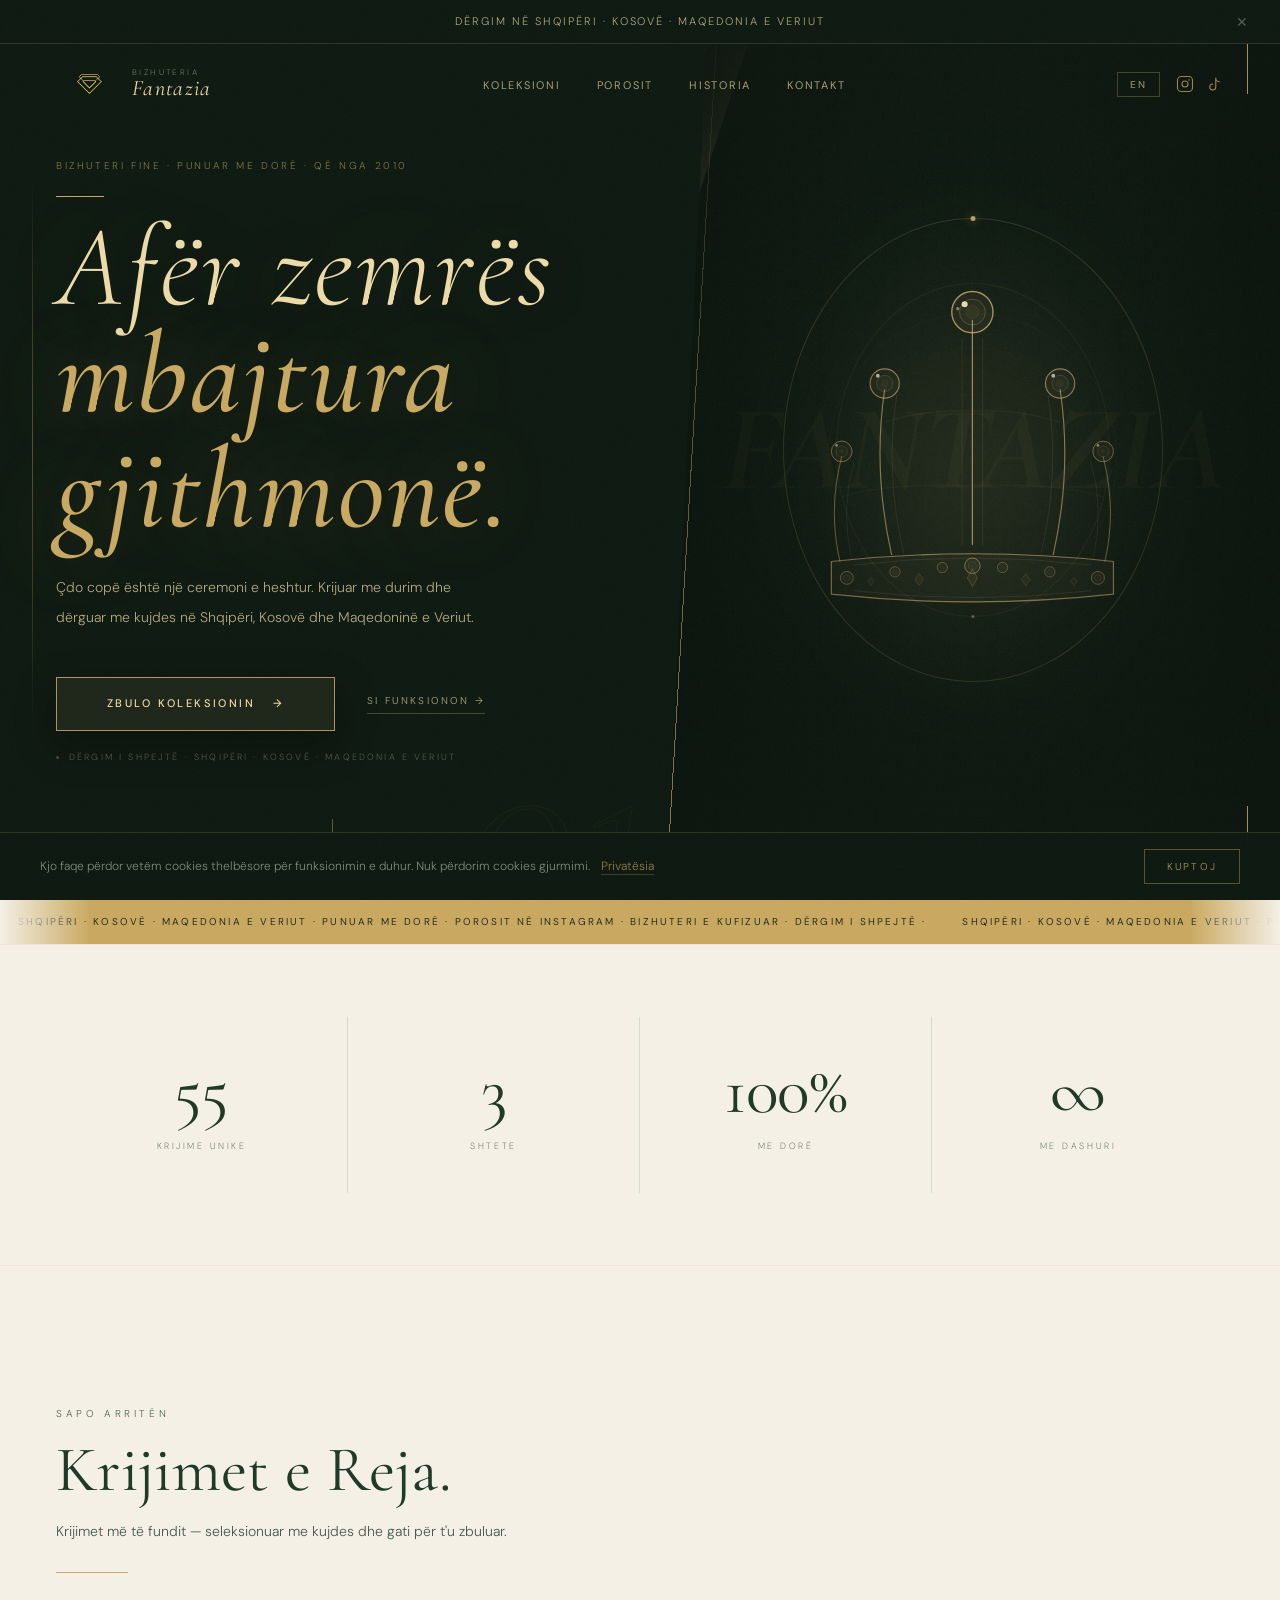
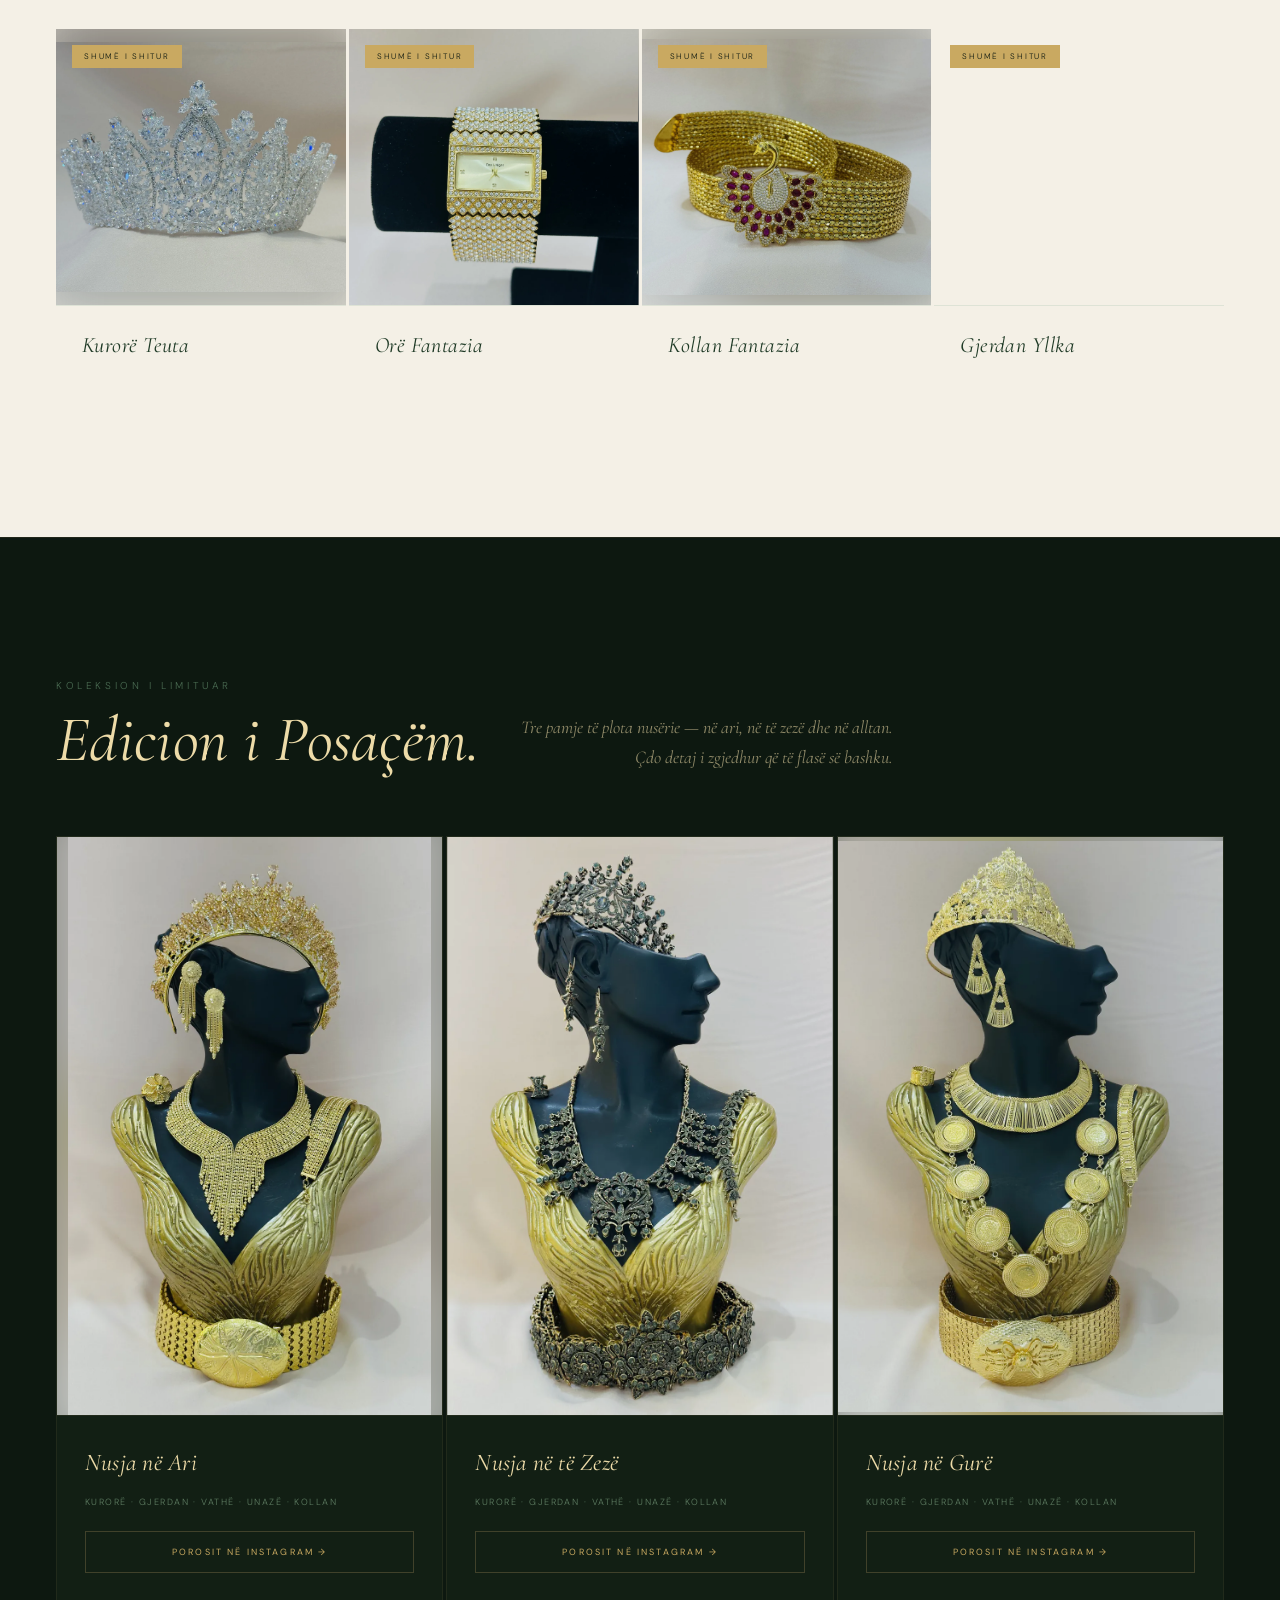
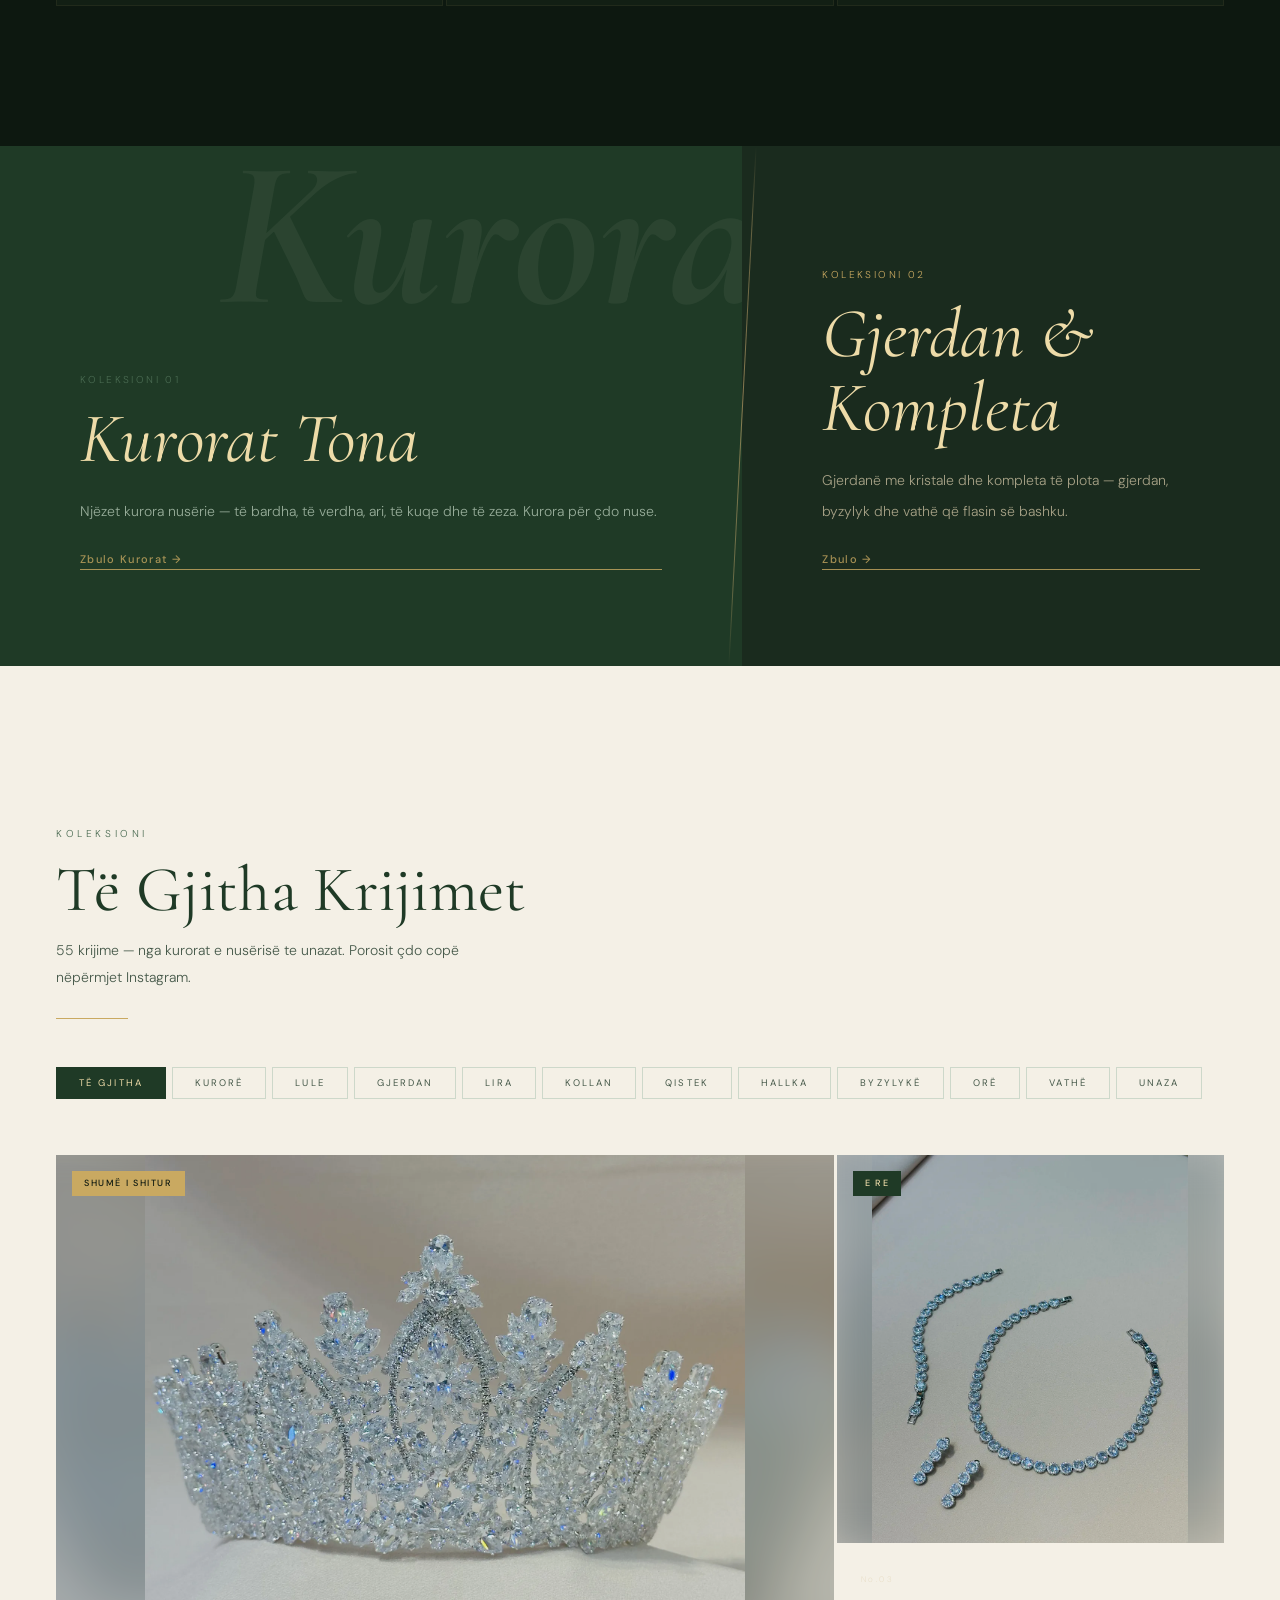
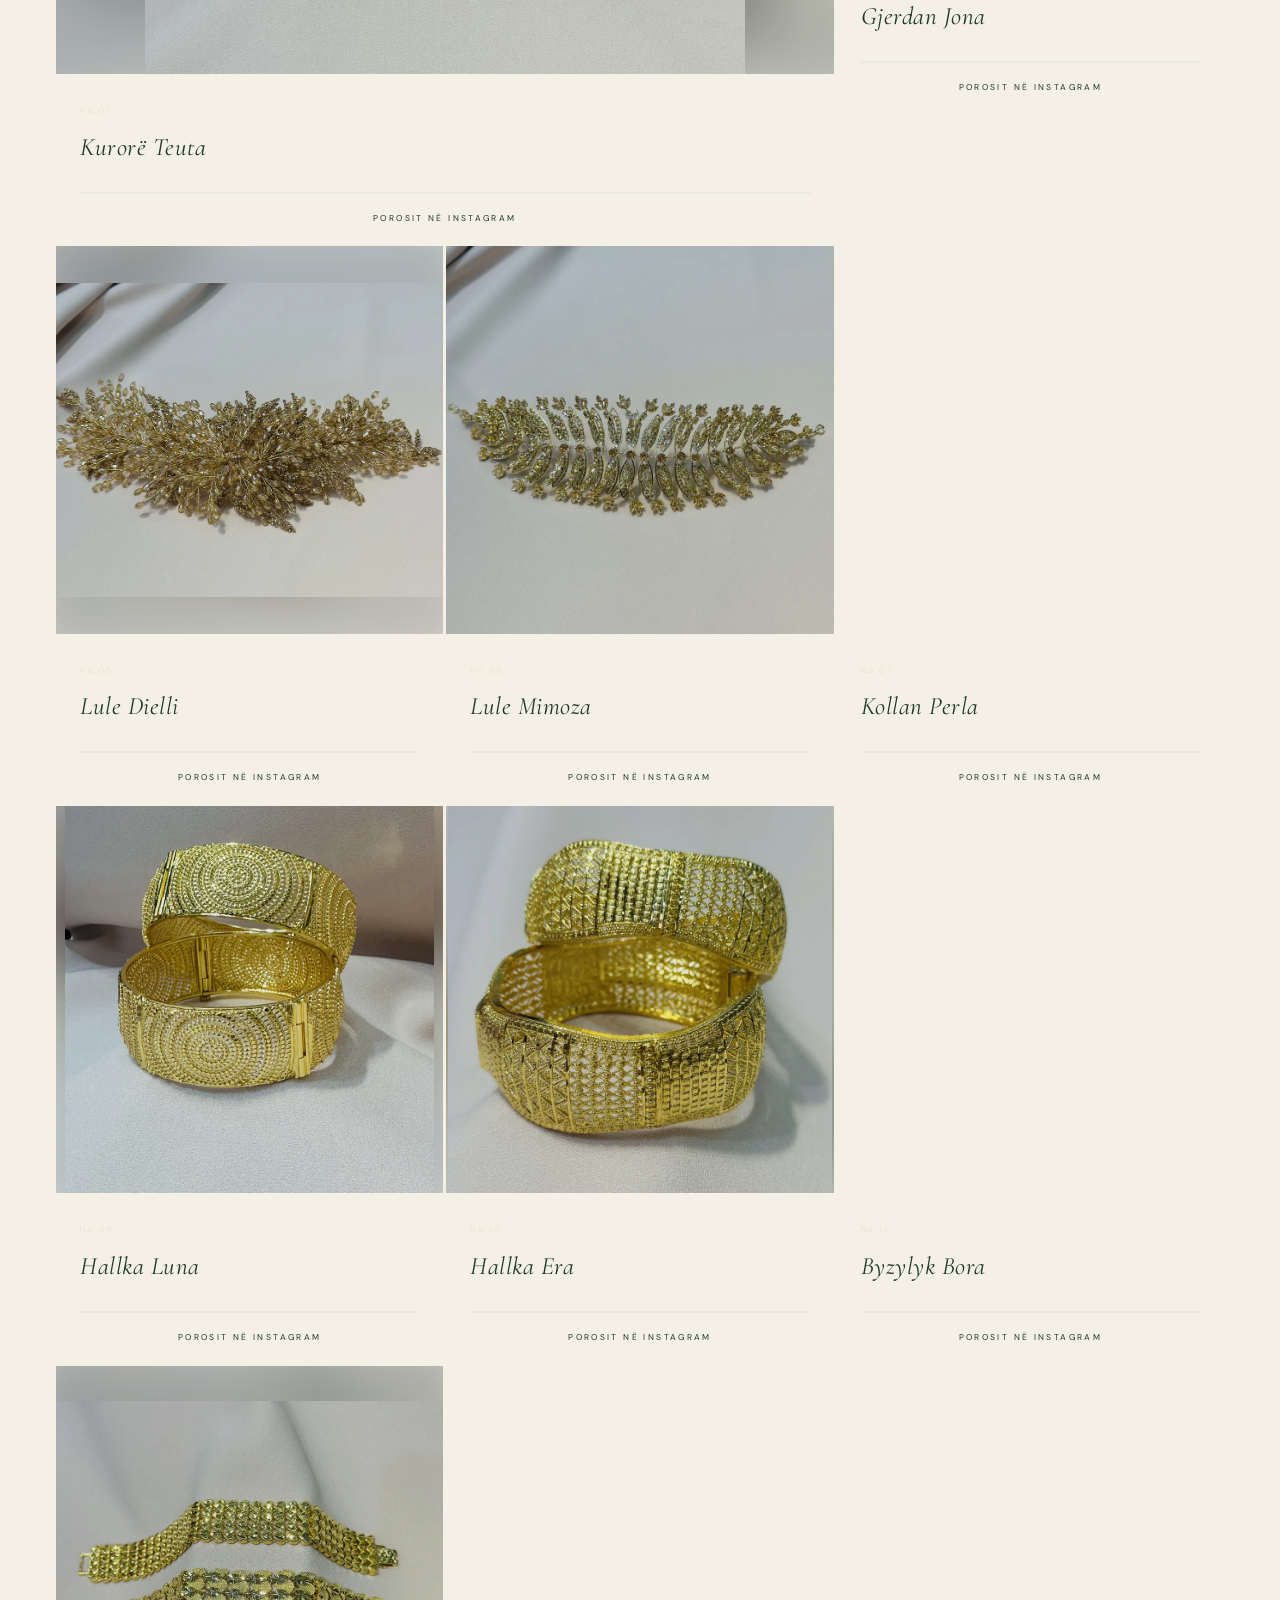
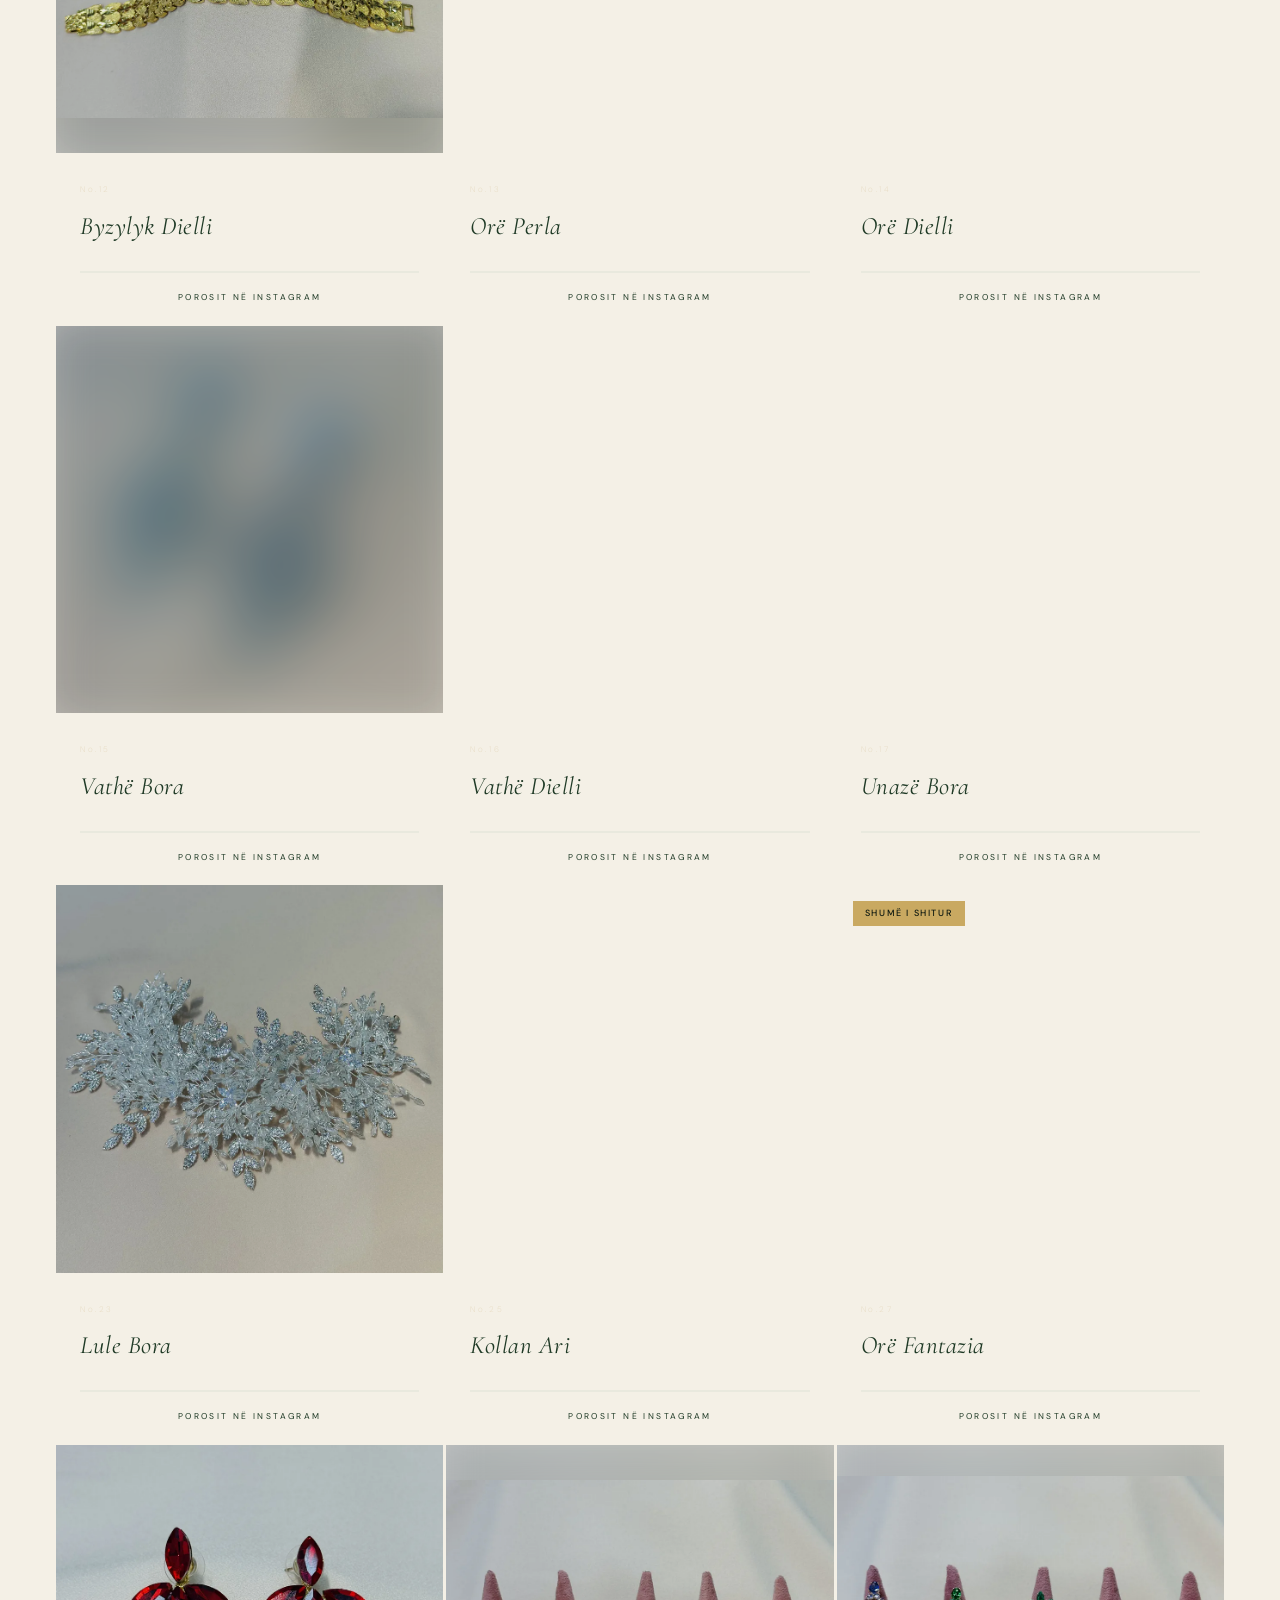
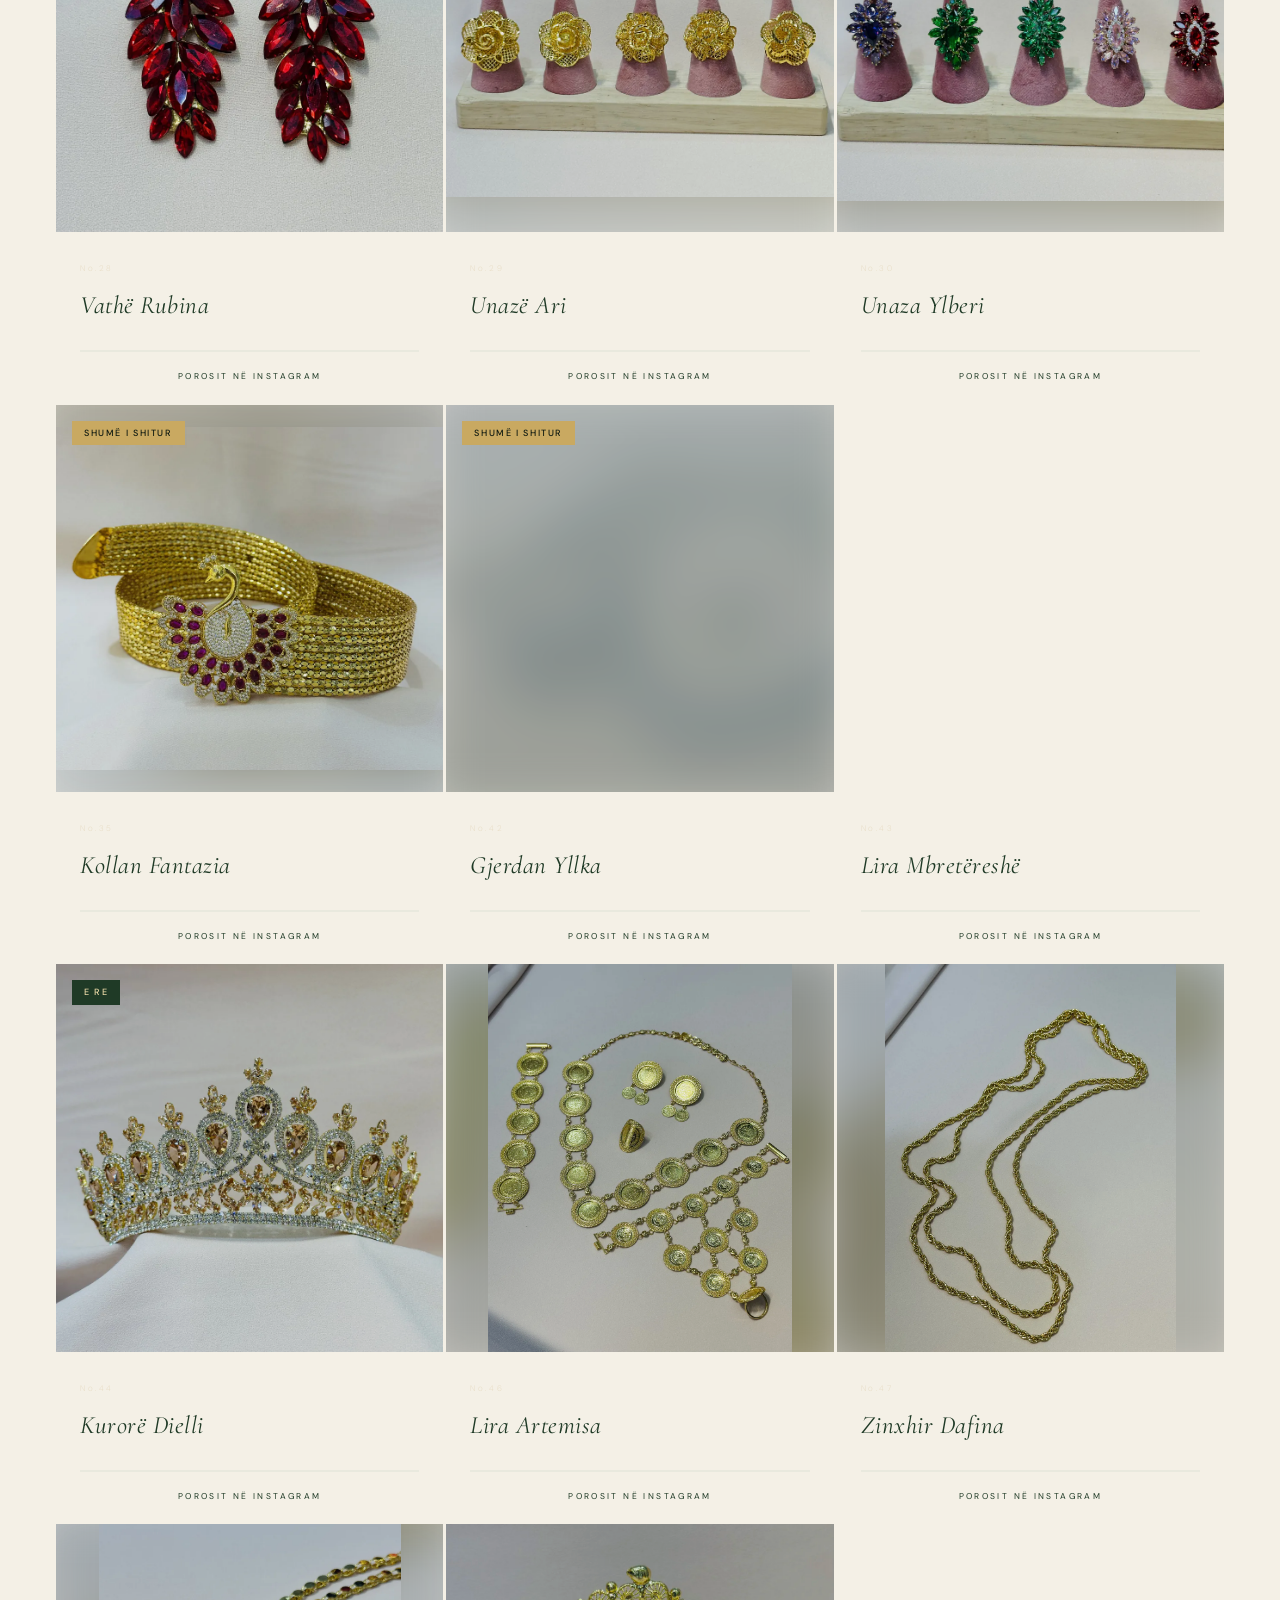
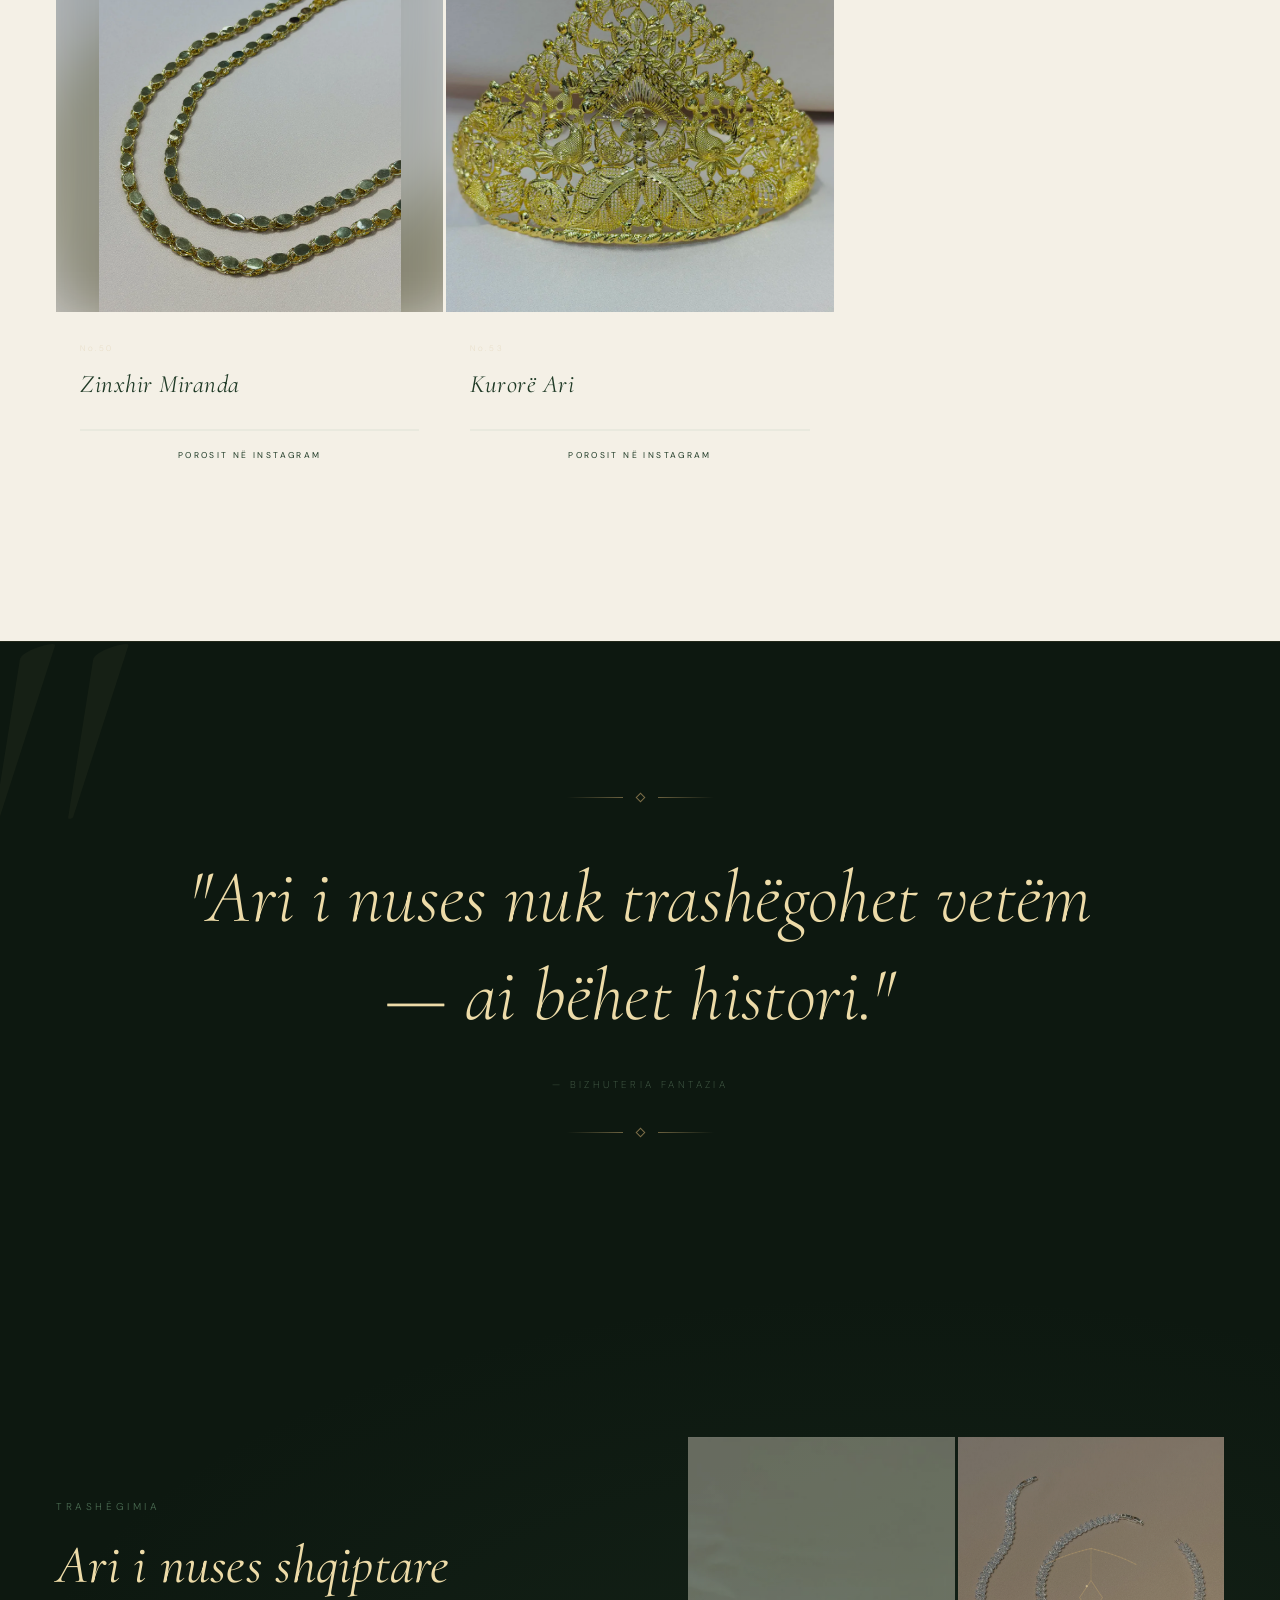
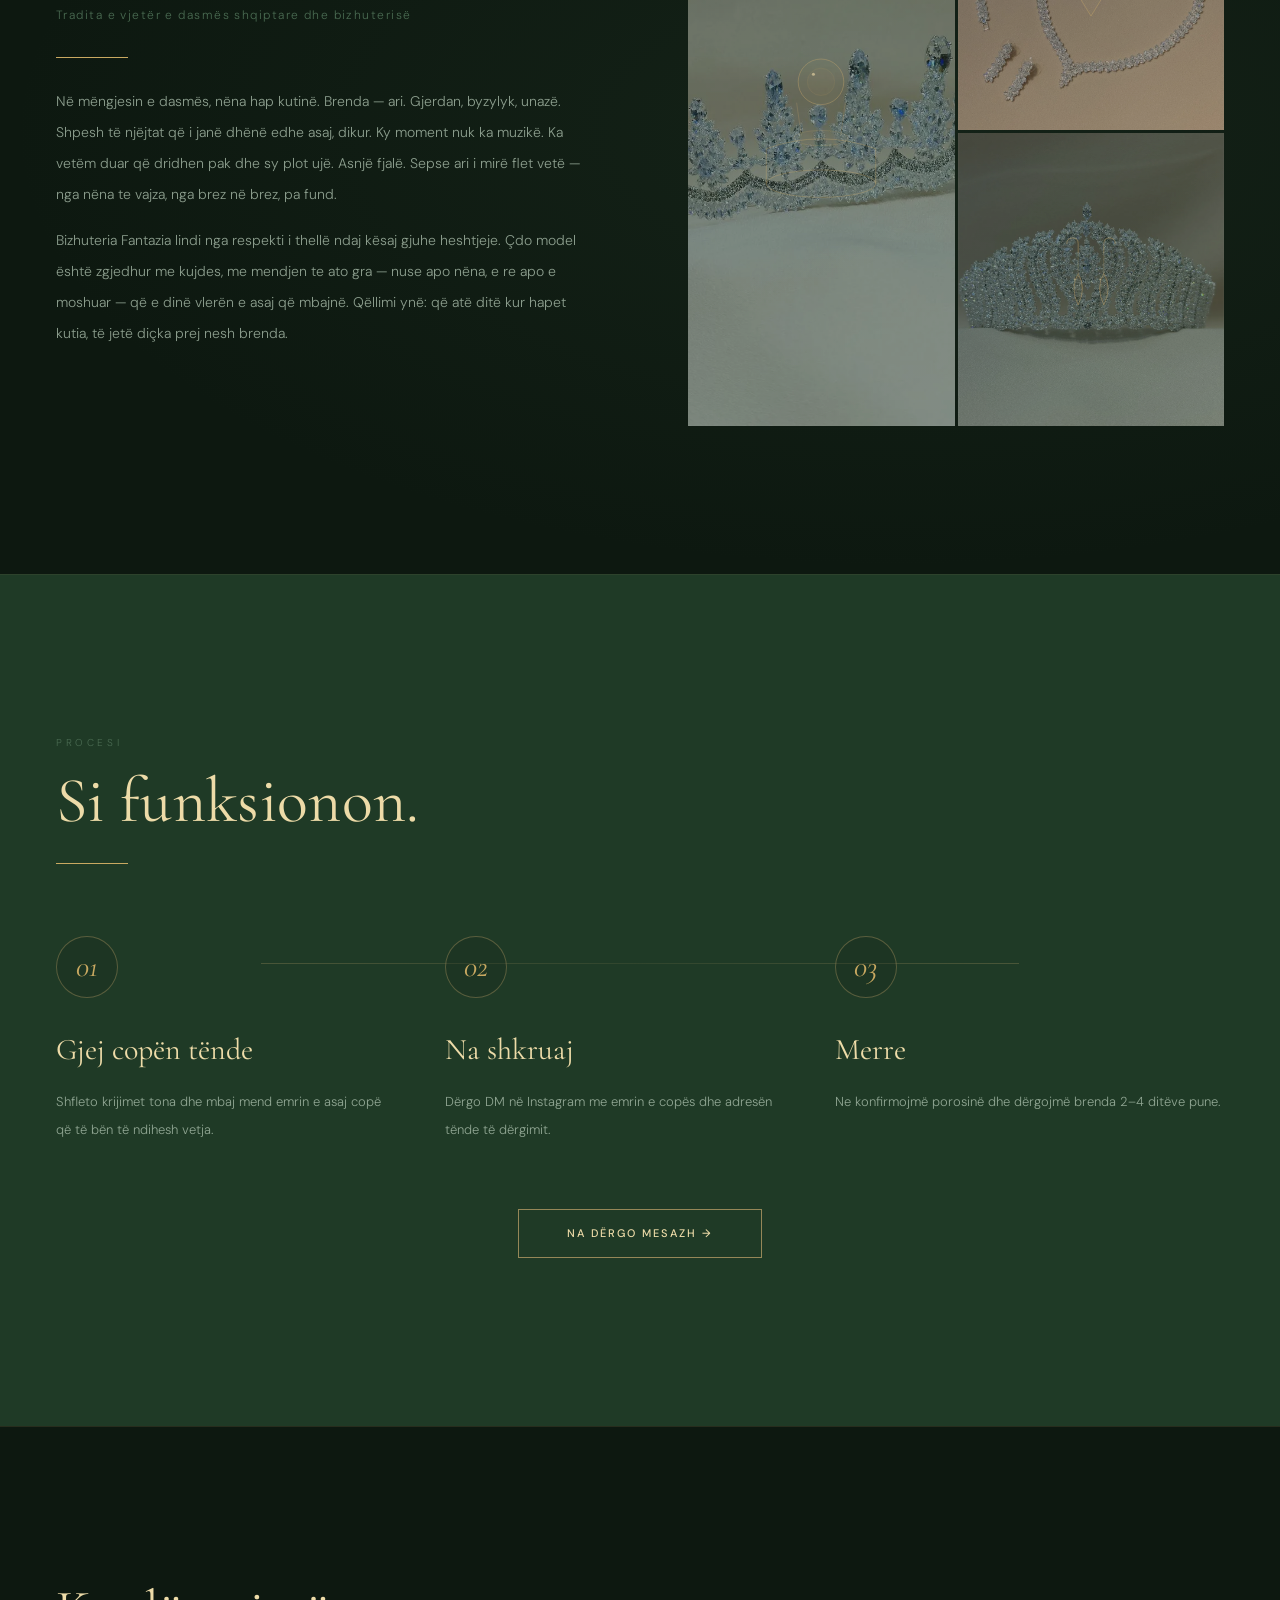
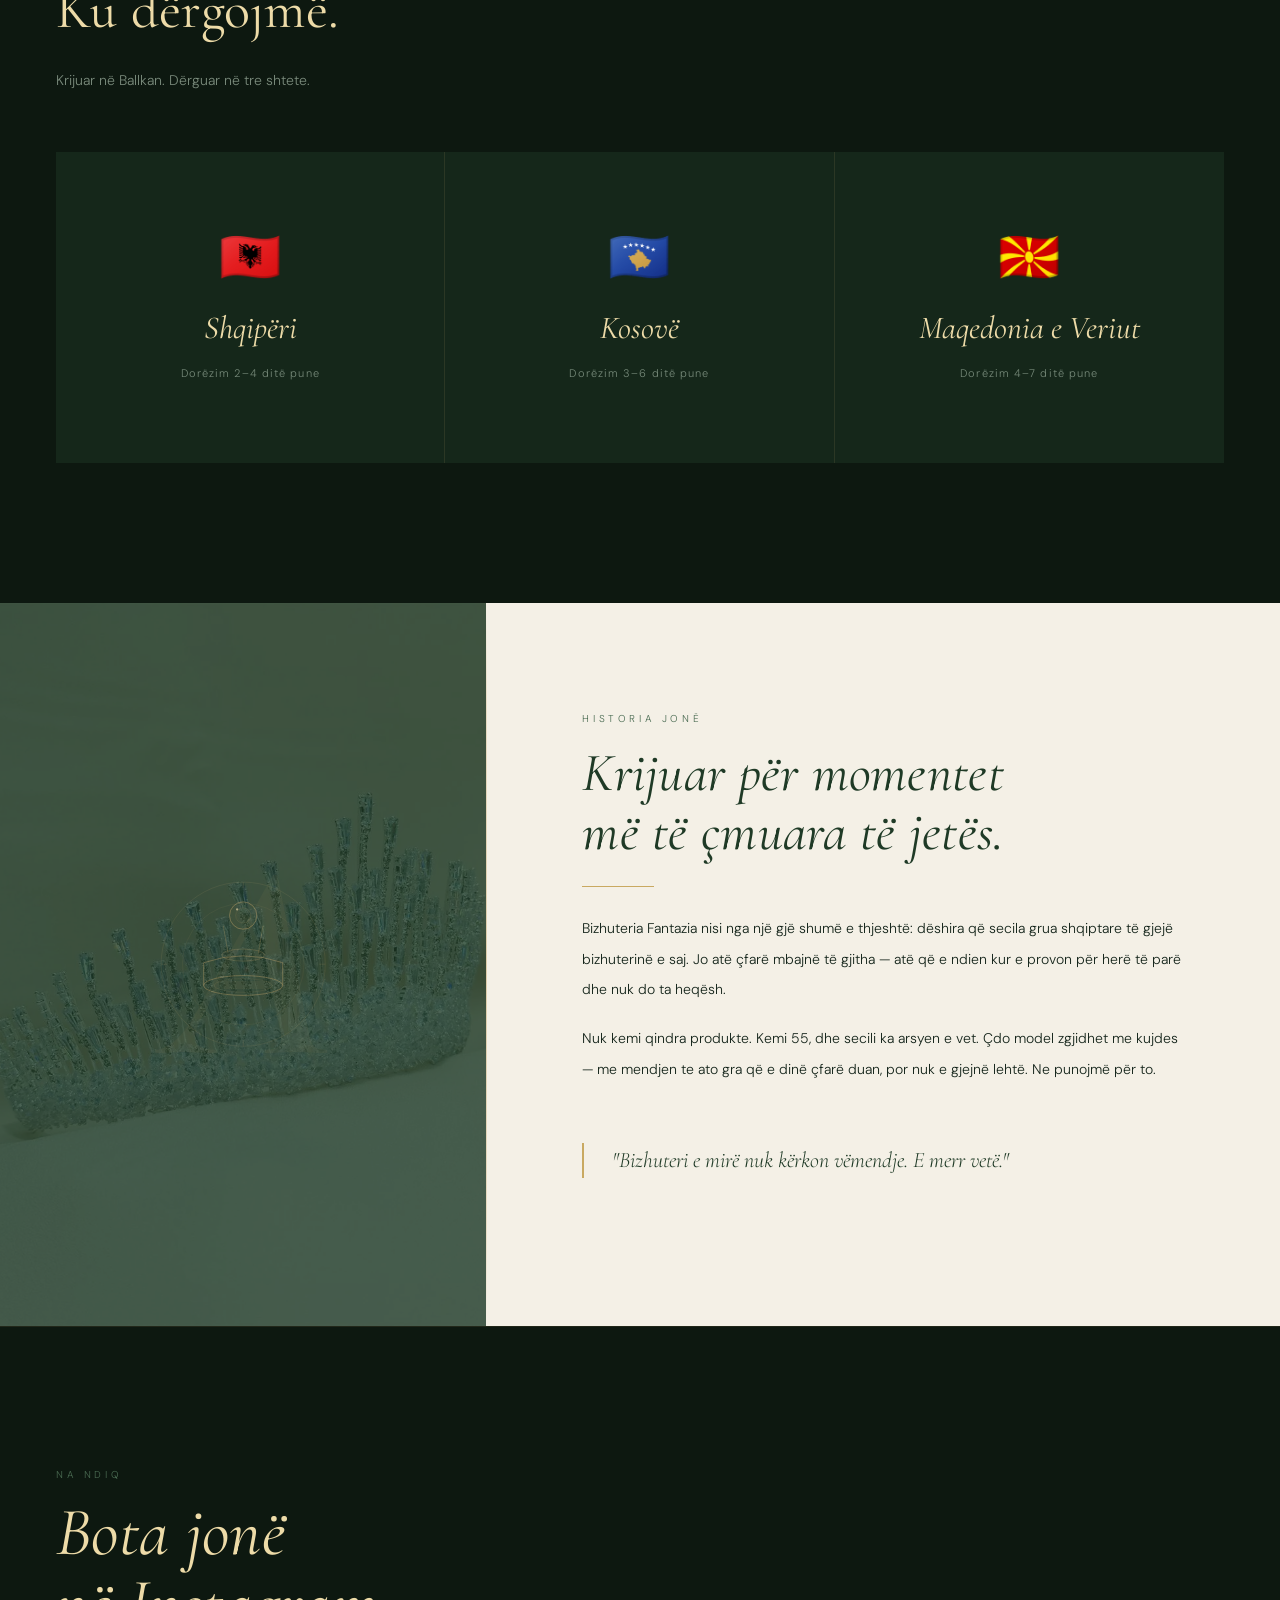
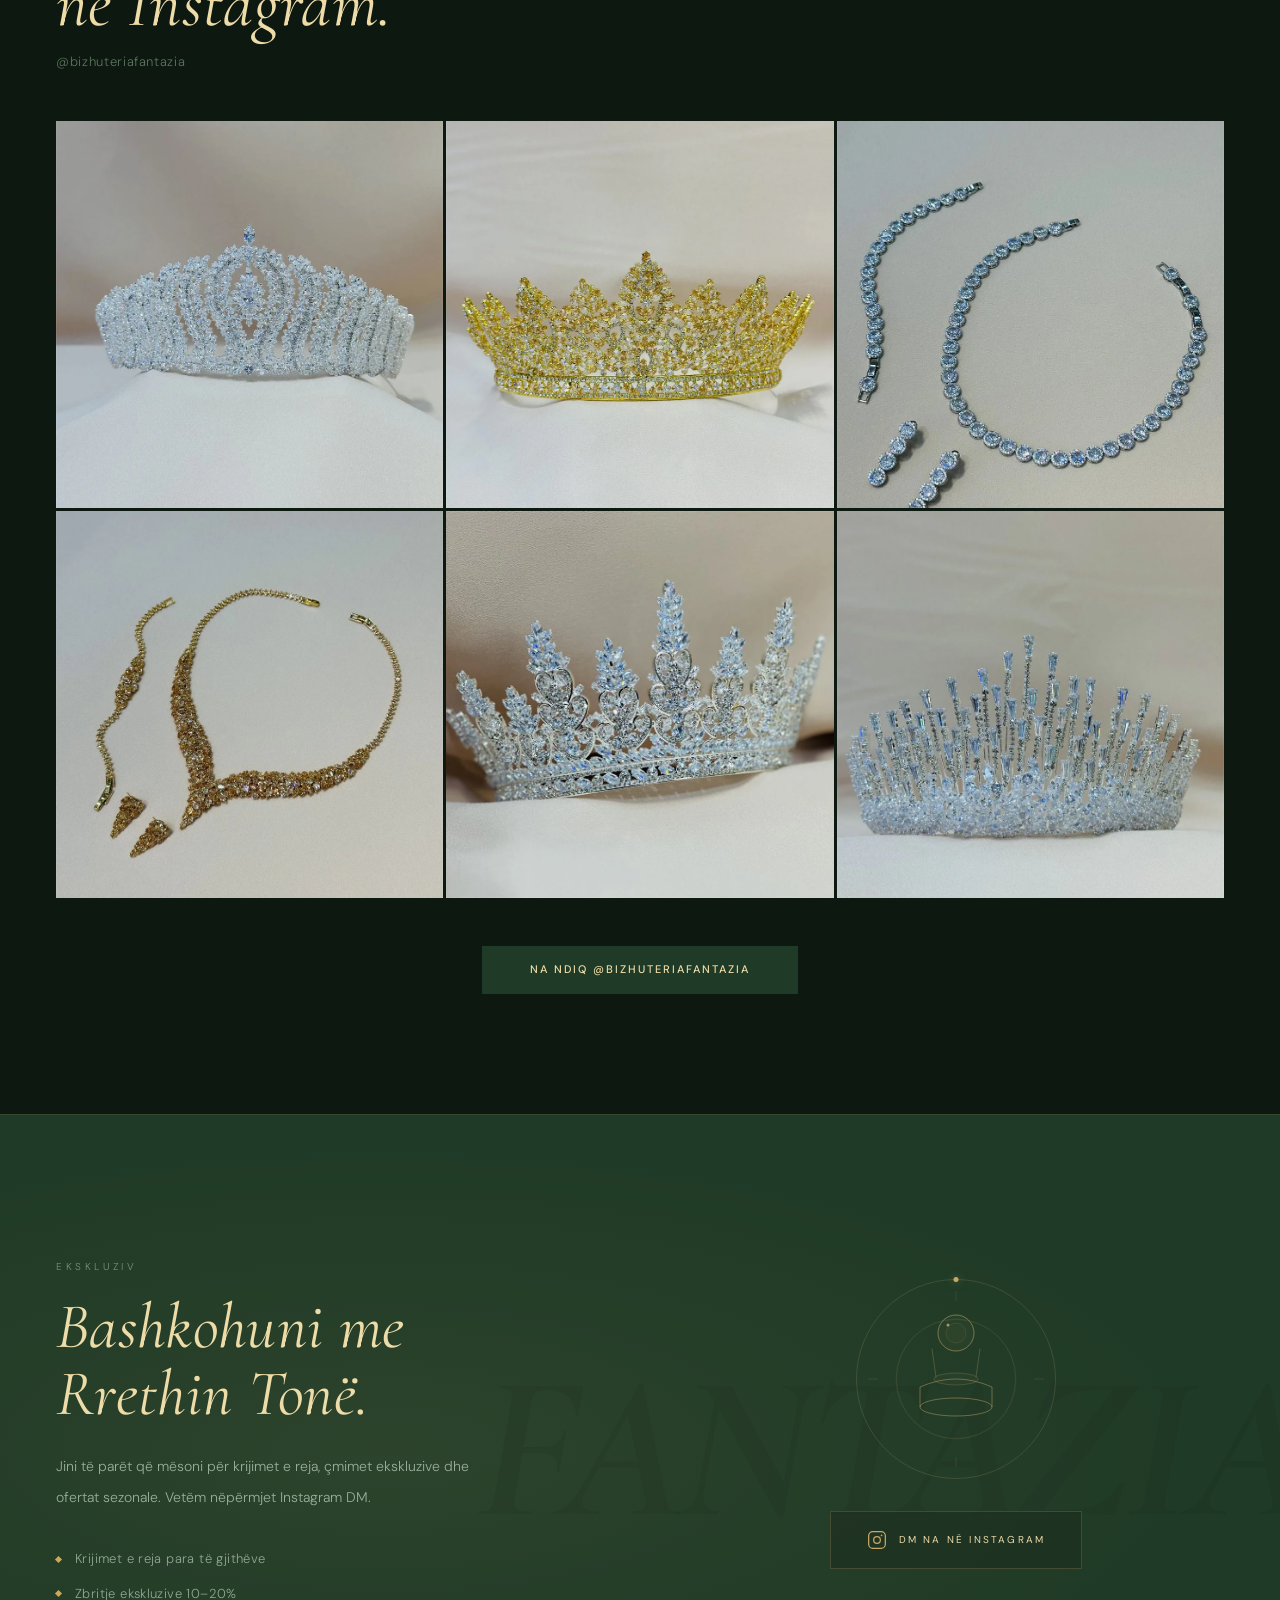
==== commit 6b27e144: "Fixing bugs and adding links" ====
--- a/index.html
+++ b/index.html
@@ -42,11 +42,13 @@
     "@context": "https://schema.org",
     "@type": "JewelryStore",
     "name": "Bizhuteria Fantazia",
-    "description": "Bizhuteri fine e punuar me dorë, e frymëzuar nga tradita shqiptare. Fine handcrafted jewellery inspired by Albanian tradition.",
+    "alternateName": "Euro Fantazia",
+    "foundingDate": "2010",
+    "description": "Bizhuteri fine e punuar me dorë, e frymëzuar nga tradita shqiptare. Që nga viti 2010, me dy dyqane në Tetovë. Fine handcrafted jewellery inspired by Albanian tradition — two boutiques in Tetovo since 2010.",
     "url": "https://bizhuteriafantazia.mk/",
     "logo": "https://bizhuteriafantazia.mk/images/icons/logo-240.png",
     "image": "https://bizhuteriafantazia.mk/images/section/og-image.jpg",
-    "email": "info@bizhuteriafantazia.com",
+    "email": "bizhuteriafantazia@gmail.com",
     "address": {
       "@type": "PostalAddress",
       "streetAddress": "Rruga e Butiqeve",
@@ -62,8 +64,8 @@
       "closes": "19:00"
     },
     "sameAs": [
-      "https://instagram.com/yourbrand",
-      "https://tiktok.com/@yourbrand"
+      "https://instagram.com/bizhuteriafantazia",
+      "https://tiktok.com/@bizhuteriafantazia"
     ],
     "areaServed": [
       { "@type": "Country", "name": "Albania" },
@@ -104,7 +106,7 @@
     <span class="pl-name-small">Bizhuteria</span>
     <span class="pl-logo">Fantazia</span>
     <div class="pl-line"></div>
-    <span class="pl-sub">Fine Jewellery · Est. 2024</span>
+    <span class="pl-sub">Fine Jewellery · Est. 2010</span>
     <div class="pl-diamond"></div>
   </div>
 </div>
@@ -142,10 +144,10 @@
     <div class="nav-right">
       <button class="lang-btn" id="langBtn">EN</button>
       <div class="nav-socials">
-        <a href="https://instagram.com/yourbrand" target="_blank" rel="noopener noreferrer" class="nav-social-link" aria-label="Instagram">
+        <a href="https://instagram.com/bizhuteriafantazia" target="_blank" rel="noopener noreferrer" class="nav-social-link" aria-label="Instagram">
           <svg viewBox="0 0 24 24" stroke-width="1.5" stroke-linecap="round" stroke-linejoin="round"><rect x="2" y="2" width="20" height="20" rx="5"/><circle cx="12" cy="12" r="4"/><circle cx="17.5" cy="6.5" r="1" fill="#C8A96E" stroke="none"/></svg>
         </a>
-        <a href="https://tiktok.com/@yourbrand" target="_blank" rel="noopener noreferrer" class="nav-social-link" aria-label="TikTok">
+        <a href="https://tiktok.com/@bizhuteriafantazia" target="_blank" rel="noopener noreferrer" class="nav-social-link" aria-label="TikTok">
           <svg viewBox="0 0 24 24" stroke-width="1.5" stroke-linecap="round" stroke-linejoin="round"><path d="M9 12a4 4 0 1 0 4 4V4a5 5 0 0 0 5 5"/></svg>
         </a>
       </div>
@@ -178,7 +180,7 @@
         <span class="hbn-1">BIZHUTERIA</span>
         <span class="hbn-2">FANTAZIA</span>
       </div>
-      <p class="hero-eyebrow"><span data-sq>Bizhuteri Fine · Punuar me Dorë · Ballkani</span><span data-en>Fine Jewellery · Handcrafted · Balkans</span><span data-mk>Фин накит · Рачна изработка · Балкан</span></p>
+      <p class="hero-eyebrow"><span data-sq>Bizhuteri Fine · Punuar me Dorë · Që nga 2010</span><span data-en>Fine Jewellery · Handcrafted · Since 2010</span><span data-mk>Фин накит · Рачна изработка · Од 2010</span></p>
       <span class="hero-rule"></span>
       <h1 style="margin:0;padding:0;font-weight:inherit;font-size:inherit;line-height:inherit;">
         <span class="hero-h1a"><span data-sq>Afër zemrës</span><span data-en>Worn close</span><span data-mk>Блиску до срцето</span></span>
@@ -407,7 +409,7 @@
         <div class="na-body">
           <span class="na-name">Kurorë Teuta</span>
         </div>
-        <a href="https://instagram.com/yourbrand" target="_blank" rel="noopener noreferrer" class="na-hover-cta">
+        <a href="https://instagram.com/bizhuteriafantazia" target="_blank" rel="noopener noreferrer" class="na-hover-cta">
           <span data-sq>Porosit në Instagram</span><span data-en>Order on Instagram</span><span data-mk>Нарачај преку Инстаграм</span>
         </a>
       </div>
@@ -422,7 +424,7 @@
         <div class="na-body">
           <span class="na-name">Orë Fantazia</span>
         </div>
-        <a href="https://instagram.com/yourbrand" target="_blank" rel="noopener noreferrer" class="na-hover-cta">
+        <a href="https://instagram.com/bizhuteriafantazia" target="_blank" rel="noopener noreferrer" class="na-hover-cta">
           <span data-sq>Porosit në Instagram</span><span data-en>Order on Instagram</span><span data-mk>Нарачај преку Инстаграм</span>
         </a>
       </div>
@@ -437,7 +439,7 @@
         <div class="na-body">
           <span class="na-name">Kollan Fantazia</span>
         </div>
-        <a href="https://instagram.com/yourbrand" target="_blank" rel="noopener noreferrer" class="na-hover-cta">
+        <a href="https://instagram.com/bizhuteriafantazia" target="_blank" rel="noopener noreferrer" class="na-hover-cta">
           <span data-sq>Porosit në Instagram</span><span data-en>Order on Instagram</span><span data-mk>Нарачај преку Инстаграм</span>
         </a>
       </div>
@@ -452,7 +454,7 @@
         <div class="na-body">
           <span class="na-name">Gjerdan Yllka</span>
         </div>
-        <a href="https://instagram.com/yourbrand" target="_blank" rel="noopener noreferrer" class="na-hover-cta">
+        <a href="https://instagram.com/bizhuteriafantazia" target="_blank" rel="noopener noreferrer" class="na-hover-cta">
           <span data-sq>Porosit në Instagram</span><span data-en>Order on Instagram</span><span data-mk>Нарачај преку Инстаграм</span>
         </a>
       </div>
@@ -485,7 +487,7 @@
         <div class="sale-body">
           <span class="sale-name"><span data-sq>Nusja në Ari</span><span data-en>The Bride in Gold</span><span data-mk>Невеста во злато</span></span>
           <span class="set-items"><span data-sq>Kurorë · Gjerdan · Vathë · Unazë · Kollan</span><span data-en>Crown · Necklace · Earrings · Ring · Belt</span><span data-mk>Круна · Ѓердан · Обетки · Прстен · Колан</span></span>
-          <a href="https://instagram.com/yourbrand" target="_blank" rel="noopener noreferrer" class="sale-btn">
+          <a href="https://instagram.com/bizhuteriafantazia" target="_blank" rel="noopener noreferrer" class="sale-btn">
             <span data-sq>Porosit në Instagram →</span><span data-en>Order on Instagram →</span><span data-mk>Нарачај преку Инстаграм →</span>
           </a>
         </div>
@@ -500,7 +502,7 @@
         <div class="sale-body">
           <span class="sale-name"><span data-sq>Nusja në të Zezë</span><span data-en>The Bride in Black</span><span data-mk>Невеста во црно</span></span>
           <span class="set-items"><span data-sq>Kurorë · Gjerdan · Vathë · Unazë · Kollan</span><span data-en>Crown · Necklace · Earrings · Ring · Belt</span><span data-mk>Круна · Ѓердан · Обетки · Прстен · Колан</span></span>
-          <a href="https://instagram.com/yourbrand" target="_blank" rel="noopener noreferrer" class="sale-btn">
+          <a href="https://instagram.com/bizhuteriafantazia" target="_blank" rel="noopener noreferrer" class="sale-btn">
             <span data-sq>Porosit në Instagram →</span><span data-en>Order on Instagram →</span><span data-mk>Нарачај преку Инстаграм →</span>
           </a>
         </div>
@@ -515,7 +517,7 @@
         <div class="sale-body">
           <span class="sale-name"><span data-sq>Nusja në Gurë</span><span data-en>The Bride in Stone</span><span data-mk>Невеста во камења</span></span>
           <span class="set-items"><span data-sq>Kurorë · Gjerdan · Vathë · Unazë · Kollan</span><span data-en>Crown · Necklace · Earrings · Ring · Belt</span><span data-mk>Круна · Ѓердан · Обетки · Прстен · Колан</span></span>
-          <a href="https://instagram.com/yourbrand" target="_blank" rel="noopener noreferrer" class="sale-btn">
+          <a href="https://instagram.com/bizhuteriafantazia" target="_blank" rel="noopener noreferrer" class="sale-btn">
             <span data-sq>Porosit në Instagram →</span><span data-en>Order on Instagram →</span><span data-mk>Нарачај преку Инстаграм →</span>
           </a>
         </div>
@@ -601,7 +603,7 @@
             <span class="prod-name">Kurorë Teuta</span>
           </div>
           <span class="prod-cat"><span data-sq>Kurorë · E Bardhë</span><span data-en>Crown · White</span><span data-mk>Круна · Бела</span></span>
-          <a href="https://instagram.com/yourbrand" target="_blank" rel="noopener noreferrer" class="prod-btn">
+          <a href="https://instagram.com/bizhuteriafantazia" target="_blank" rel="noopener noreferrer" class="prod-btn">
             <span data-sq>Porosit në Instagram</span><span data-en>Order on Instagram</span><span data-mk>Нарачај преку Инстаграм</span>
           </a>
         </div>
@@ -619,7 +621,7 @@
             <span class="prod-name">Kurorë Perla</span>
           </div>
           <span class="prod-cat"><span data-sq>Kurorë · E Bardhë</span><span data-en>Crown · White</span><span data-mk>Круна · Бела</span></span>
-          <a href="https://instagram.com/yourbrand" target="_blank" rel="noopener noreferrer" class="prod-btn">
+          <a href="https://instagram.com/bizhuteriafantazia" target="_blank" rel="noopener noreferrer" class="prod-btn">
             <span data-sq>Porosit në Instagram</span><span data-en>Order on Instagram</span><span data-mk>Нарачај преку Инстаграм</span>
           </a>
         </div>
@@ -638,7 +640,7 @@
             <span class="prod-name">Gjerdan Jona</span>
           </div>
           <span class="prod-cat"><span data-sq>Gjerdan · I Bardhë</span><span data-en>Necklace · White</span><span data-mk>Ѓердан · Бел</span></span>
-          <a href="https://instagram.com/yourbrand" target="_blank" rel="noopener noreferrer" class="prod-btn">
+          <a href="https://instagram.com/bizhuteriafantazia" target="_blank" rel="noopener noreferrer" class="prod-btn">
             <span data-sq>Porosit në Instagram</span><span data-en>Order on Instagram</span><span data-mk>Нарачај преку Инстаграм</span>
           </a>
         </div>
@@ -656,7 +658,7 @@
             <span class="prod-name">Gjerdan Klea</span>
           </div>
           <span class="prod-cat"><span data-sq>Gjerdan · I Bardhë</span><span data-en>Necklace · White</span><span data-mk>Ѓердан · Бел</span></span>
-          <a href="https://instagram.com/yourbrand" target="_blank" rel="noopener noreferrer" class="prod-btn">
+          <a href="https://instagram.com/bizhuteriafantazia" target="_blank" rel="noopener noreferrer" class="prod-btn">
             <span data-sq>Porosit në Instagram</span><span data-en>Order on Instagram</span><span data-mk>Нарачај преку Инстаграм</span>
           </a>
         </div>
@@ -674,7 +676,7 @@
             <span class="prod-name">Lule Dielli</span>
           </div>
           <span class="prod-cat"><span data-sq>Lule · E Verdhë</span><span data-en>Hair Flower · Yellow Gold</span><span data-mk>Цвет · Жолт</span></span>
-          <a href="https://instagram.com/yourbrand" target="_blank" rel="noopener noreferrer" class="prod-btn">
+          <a href="https://instagram.com/bizhuteriafantazia" target="_blank" rel="noopener noreferrer" class="prod-btn">
             <span data-sq>Porosit në Instagram</span><span data-en>Order on Instagram</span><span data-mk>Нарачај преку Инстаграм</span>
           </a>
         </div>
@@ -692,7 +694,7 @@
             <span class="prod-name">Lule Mimoza</span>
           </div>
           <span class="prod-cat"><span data-sq>Lule · E Verdhë</span><span data-en>Hair Flower · Yellow Gold</span><span data-mk>Цвет · Жолт</span></span>
-          <a href="https://instagram.com/yourbrand" target="_blank" rel="noopener noreferrer" class="prod-btn">
+          <a href="https://instagram.com/bizhuteriafantazia" target="_blank" rel="noopener noreferrer" class="prod-btn">
             <span data-sq>Porosit në Instagram</span><span data-en>Order on Instagram</span><span data-mk>Нарачај преку Инстаграм</span>
           </a>
         </div>
@@ -710,7 +712,7 @@
             <span class="prod-name">Kollan Perla</span>
           </div>
           <span class="prod-cat"><span data-sq>Kollan · I Bardhë</span><span data-en>Belt · White</span><span data-mk>Колан · Бел</span></span>
-          <a href="https://instagram.com/yourbrand" target="_blank" rel="noopener noreferrer" class="prod-btn">
+          <a href="https://instagram.com/bizhuteriafantazia" target="_blank" rel="noopener noreferrer" class="prod-btn">
             <span data-sq>Porosit në Instagram</span><span data-en>Order on Instagram</span><span data-mk>Нарачај преку Инстаграм</span>
           </a>
         </div>
@@ -728,7 +730,7 @@
             <span class="prod-name">Kollan Nata</span>
           </div>
           <span class="prod-cat"><span data-sq>Kollan · I Zi</span><span data-en>Belt · Black</span><span data-mk>Колан · Црн</span></span>
-          <a href="https://instagram.com/yourbrand" target="_blank" rel="noopener noreferrer" class="prod-btn">
+          <a href="https://instagram.com/bizhuteriafantazia" target="_blank" rel="noopener noreferrer" class="prod-btn">
             <span data-sq>Porosit në Instagram</span><span data-en>Order on Instagram</span><span data-mk>Нарачај преку Инстаграм</span>
           </a>
         </div>
@@ -746,7 +748,7 @@
             <span class="prod-name">Hallka Luna</span>
           </div>
           <span class="prod-cat"><span data-sq>Hallka · Klasike</span><span data-en>Hoops · Classic</span><span data-mk>Алки · Класични</span></span>
-          <a href="https://instagram.com/yourbrand" target="_blank" rel="noopener noreferrer" class="prod-btn">
+          <a href="https://instagram.com/bizhuteriafantazia" target="_blank" rel="noopener noreferrer" class="prod-btn">
             <span data-sq>Porosit në Instagram</span><span data-en>Order on Instagram</span><span data-mk>Нарачај преку Инстаграм</span>
           </a>
         </div>
@@ -764,7 +766,7 @@
             <span class="prod-name">Hallka Era</span>
           </div>
           <span class="prod-cat"><span data-sq>Hallka · Klasike</span><span data-en>Hoops · Classic</span><span data-mk>Алки · Класични</span></span>
-          <a href="https://instagram.com/yourbrand" target="_blank" rel="noopener noreferrer" class="prod-btn">
+          <a href="https://instagram.com/bizhuteriafantazia" target="_blank" rel="noopener noreferrer" class="prod-btn">
             <span data-sq>Porosit në Instagram</span><span data-en>Order on Instagram</span><span data-mk>Нарачај преку Инстаграм</span>
           </a>
         </div>
@@ -782,7 +784,7 @@
             <span class="prod-name">Byzylyk Bora</span>
           </div>
           <span class="prod-cat"><span data-sq>Byzylyk · I Bardhë</span><span data-en>Bracelet · White</span><span data-mk>Белегзија · Бела</span></span>
-          <a href="https://instagram.com/yourbrand" target="_blank" rel="noopener noreferrer" class="prod-btn">
+          <a href="https://instagram.com/bizhuteriafantazia" target="_blank" rel="noopener noreferrer" class="prod-btn">
             <span data-sq>Porosit në Instagram</span><span data-en>Order on Instagram</span><span data-mk>Нарачај преку Инстаграм</span>
           </a>
         </div>
@@ -800,7 +802,7 @@
             <span class="prod-name">Byzylyk Dielli</span>
           </div>
           <span class="prod-cat"><span data-sq>Byzylyk · I Verdhë</span><span data-en>Bracelet · Yellow Gold</span><span data-mk>Белегзија · Жолта</span></span>
-          <a href="https://instagram.com/yourbrand" target="_blank" rel="noopener noreferrer" class="prod-btn">
+          <a href="https://instagram.com/bizhuteriafantazia" target="_blank" rel="noopener noreferrer" class="prod-btn">
             <span data-sq>Porosit në Instagram</span><span data-en>Order on Instagram</span><span data-mk>Нарачај преку Инстаграм</span>
           </a>
         </div>
@@ -818,7 +820,7 @@
             <span class="prod-name">Orë Perla</span>
           </div>
           <span class="prod-cat"><span data-sq>Orë · E Bardhë</span><span data-en>Watch · White</span><span data-mk>Часовник · Бел</span></span>
-          <a href="https://instagram.com/yourbrand" target="_blank" rel="noopener noreferrer" class="prod-btn">
+          <a href="https://instagram.com/bizhuteriafantazia" target="_blank" rel="noopener noreferrer" class="prod-btn">
             <span data-sq>Porosit në Instagram</span><span data-en>Order on Instagram</span><span data-mk>Нарачај преку Инстаграм</span>
           </a>
         </div>
@@ -836,7 +838,7 @@
             <span class="prod-name">Orë Dielli</span>
           </div>
           <span class="prod-cat"><span data-sq>Orë · E Verdhë</span><span data-en>Watch · Yellow Gold</span><span data-mk>Часовник · Жолт</span></span>
-          <a href="https://instagram.com/yourbrand" target="_blank" rel="noopener noreferrer" class="prod-btn">
+          <a href="https://instagram.com/bizhuteriafantazia" target="_blank" rel="noopener noreferrer" class="prod-btn">
             <span data-sq>Porosit në Instagram</span><span data-en>Order on Instagram</span><span data-mk>Нарачај преку Инстаграм</span>
           </a>
         </div>
@@ -854,7 +856,7 @@
             <span class="prod-name">Vathë Bora</span>
           </div>
           <span class="prod-cat"><span data-sq>Vathë · Të Bardhë</span><span data-en>Earrings · White</span><span data-mk>Обетки · Бели</span></span>
-          <a href="https://instagram.com/yourbrand" target="_blank" rel="noopener noreferrer" class="prod-btn">
+          <a href="https://instagram.com/bizhuteriafantazia" target="_blank" rel="noopener noreferrer" class="prod-btn">
             <span data-sq>Porosit në Instagram</span><span data-en>Order on Instagram</span><span data-mk>Нарачај преку Инстаграм</span>
           </a>
         </div>
@@ -872,7 +874,7 @@
             <span class="prod-name">Vathë Dielli</span>
           </div>
           <span class="prod-cat"><span data-sq>Vathë · Të Verdhë</span><span data-en>Earrings · Yellow Gold</span><span data-mk>Обетки · Жолти</span></span>
-          <a href="https://instagram.com/yourbrand" target="_blank" rel="noopener noreferrer" class="prod-btn">
+          <a href="https://instagram.com/bizhuteriafantazia" target="_blank" rel="noopener noreferrer" class="prod-btn">
             <span data-sq>Porosit në Instagram</span><span data-en>Order on Instagram</span><span data-mk>Нарачај преку Инстаграм</span>
           </a>
         </div>
@@ -890,7 +892,7 @@
             <span class="prod-name">Unazë Bora</span>
           </div>
           <span class="prod-cat"><span data-sq>Unazë · E Bardhë</span><span data-en>Ring · White</span><span data-mk>Прстен · Бел</span></span>
-          <a href="https://instagram.com/yourbrand" target="_blank" rel="noopener noreferrer" class="prod-btn">
+          <a href="https://instagram.com/bizhuteriafantazia" target="_blank" rel="noopener noreferrer" class="prod-btn">
             <span data-sq>Porosit në Instagram</span><span data-en>Order on Instagram</span><span data-mk>Нарачај преку Инстаграм</span>
           </a>
         </div>
@@ -908,7 +910,7 @@
             <span class="prod-name">Unazë Dielli</span>
           </div>
           <span class="prod-cat"><span data-sq>Unazë · E Verdhë</span><span data-en>Ring · Yellow Gold</span><span data-mk>Прстен · Жолт</span></span>
-          <a href="https://instagram.com/yourbrand" target="_blank" rel="noopener noreferrer" class="prod-btn">
+          <a href="https://instagram.com/bizhuteriafantazia" target="_blank" rel="noopener noreferrer" class="prod-btn">
             <span data-sq>Porosit në Instagram</span><span data-en>Order on Instagram</span><span data-mk>Нарачај преку Инстаграм</span>
           </a>
         </div>
@@ -926,7 +928,7 @@
             <span class="prod-name">Kurorë Bora</span>
           </div>
           <span class="prod-cat"><span data-sq>Kurorë · E Bardhë</span><span data-en>Crown · White</span><span data-mk>Круна · Бела</span></span>
-          <a href="https://instagram.com/yourbrand" target="_blank" rel="noopener noreferrer" class="prod-btn">
+          <a href="https://instagram.com/bizhuteriafantazia" target="_blank" rel="noopener noreferrer" class="prod-btn">
             <span data-sq>Porosit në Instagram</span><span data-en>Order on Instagram</span><span data-mk>Нарачај преку Инстаграм</span>
           </a>
         </div>
@@ -944,7 +946,7 @@
             <span class="prod-name">Kurorë Vesa</span>
           </div>
           <span class="prod-cat"><span data-sq>Kurorë · E Bardhë</span><span data-en>Crown · White</span><span data-mk>Круна · Бела</span></span>
-          <a href="https://instagram.com/yourbrand" target="_blank" rel="noopener noreferrer" class="prod-btn">
+          <a href="https://instagram.com/bizhuteriafantazia" target="_blank" rel="noopener noreferrer" class="prod-btn">
             <span data-sq>Porosit në Instagram</span><span data-en>Order on Instagram</span><span data-mk>Нарачај преку Инстаграм</span>
           </a>
         </div>
@@ -962,7 +964,7 @@
             <span class="prod-name">Gjerdan Mira</span>
           </div>
           <span class="prod-cat"><span data-sq>Gjerdan · I Verdhë</span><span data-en>Necklace · Yellow Gold</span><span data-mk>Ѓердан · Жолт</span></span>
-          <a href="https://instagram.com/yourbrand" target="_blank" rel="noopener noreferrer" class="prod-btn">
+          <a href="https://instagram.com/bizhuteriafantazia" target="_blank" rel="noopener noreferrer" class="prod-btn">
             <span data-sq>Porosit në Instagram</span><span data-en>Order on Instagram</span><span data-mk>Нарачај преку Инстаграм</span>
           </a>
         </div>
@@ -980,7 +982,7 @@
             <span class="prod-name">Gjerdan Diva</span>
           </div>
           <span class="prod-cat"><span data-sq>Gjerdan · I Verdhë</span><span data-en>Necklace · Yellow Gold</span><span data-mk>Ѓердан · Жолт</span></span>
-          <a href="https://instagram.com/yourbrand" target="_blank" rel="noopener noreferrer" class="prod-btn">
+          <a href="https://instagram.com/bizhuteriafantazia" target="_blank" rel="noopener noreferrer" class="prod-btn">
             <span data-sq>Porosit në Instagram</span><span data-en>Order on Instagram</span><span data-mk>Нарачај преку Инстаграм</span>
           </a>
         </div>
@@ -998,7 +1000,7 @@
             <span class="prod-name">Lule Bora</span>
           </div>
           <span class="prod-cat"><span data-sq>Lule · E Bardhë</span><span data-en>Hair Flower · White</span><span data-mk>Цвет · Бел</span></span>
-          <a href="https://instagram.com/yourbrand" target="_blank" rel="noopener noreferrer" class="prod-btn">
+          <a href="https://instagram.com/bizhuteriafantazia" target="_blank" rel="noopener noreferrer" class="prod-btn">
             <span data-sq>Porosit në Instagram</span><span data-en>Order on Instagram</span><span data-mk>Нарачај преку Инстаграм</span>
           </a>
         </div>
@@ -1016,7 +1018,7 @@
             <span class="prod-name">Lule Zambaku</span>
           </div>
           <span class="prod-cat"><span data-sq>Lule · E Bardhë</span><span data-en>Hair Flower · White</span><span data-mk>Цвет · Бел</span></span>
-          <a href="https://instagram.com/yourbrand" target="_blank" rel="noopener noreferrer" class="prod-btn">
+          <a href="https://instagram.com/bizhuteriafantazia" target="_blank" rel="noopener noreferrer" class="prod-btn">
             <span data-sq>Porosit në Instagram</span><span data-en>Order on Instagram</span><span data-mk>Нарачај преку Инстаграм</span>
           </a>
         </div>
@@ -1034,7 +1036,7 @@
             <span class="prod-name">Kollan Ari</span>
           </div>
           <span class="prod-cat"><span data-sq>Kollan · Ari</span><span data-en>Belt · Gold</span><span data-mk>Колан · Златен</span></span>
-          <a href="https://instagram.com/yourbrand" target="_blank" rel="noopener noreferrer" class="prod-btn">
+          <a href="https://instagram.com/bizhuteriafantazia" target="_blank" rel="noopener noreferrer" class="prod-btn">
             <span data-sq>Porosit në Instagram</span><span data-en>Order on Instagram</span><span data-mk>Нарачај преку Инстаграм</span>
           </a>
         </div>
@@ -1052,7 +1054,7 @@
             <span class="prod-name">Kollan Dielli</span>
           </div>
           <span class="prod-cat"><span data-sq>Kollan · I Verdhë</span><span data-en>Belt · Yellow Gold</span><span data-mk>Колан · Жолт</span></span>
-          <a href="https://instagram.com/yourbrand" target="_blank" rel="noopener noreferrer" class="prod-btn">
+          <a href="https://instagram.com/bizhuteriafantazia" target="_blank" rel="noopener noreferrer" class="prod-btn">
             <span data-sq>Porosit në Instagram</span><span data-en>Order on Instagram</span><span data-mk>Нарачај преку Инстаграм</span>
           </a>
         </div>
@@ -1071,7 +1073,7 @@
             <span class="prod-name">Orë Fantazia</span>
           </div>
           <span class="prod-cat"><span data-sq>Orë · E Bardhë</span><span data-en>Watch · White</span><span data-mk>Часовник · Бел</span></span>
-          <a href="https://instagram.com/yourbrand" target="_blank" rel="noopener noreferrer" class="prod-btn">
+          <a href="https://instagram.com/bizhuteriafantazia" target="_blank" rel="noopener noreferrer" class="prod-btn">
             <span data-sq>Porosit në Instagram</span><span data-en>Order on Instagram</span><span data-mk>Нарачај преку Инстаграм</span>
           </a>
         </div>
@@ -1089,7 +1091,7 @@
             <span class="prod-name">Vathë Rubina</span>
           </div>
           <span class="prod-cat"><span data-sq>Vathë · Të Kuq</span><span data-en>Earrings · Red</span><span data-mk>Обетки · Црвени</span></span>
-          <a href="https://instagram.com/yourbrand" target="_blank" rel="noopener noreferrer" class="prod-btn">
+          <a href="https://instagram.com/bizhuteriafantazia" target="_blank" rel="noopener noreferrer" class="prod-btn">
             <span data-sq>Porosit në Instagram</span><span data-en>Order on Instagram</span><span data-mk>Нарачај преку Инстаграм</span>
           </a>
         </div>
@@ -1107,7 +1109,7 @@
             <span class="prod-name">Unazë Ari</span>
           </div>
           <span class="prod-cat"><span data-sq>Unazë · Ari</span><span data-en>Ring · Gold</span><span data-mk>Прстен · Златен</span></span>
-          <a href="https://instagram.com/yourbrand" target="_blank" rel="noopener noreferrer" class="prod-btn">
+          <a href="https://instagram.com/bizhuteriafantazia" target="_blank" rel="noopener noreferrer" class="prod-btn">
             <span data-sq>Porosit në Instagram</span><span data-en>Order on Instagram</span><span data-mk>Нарачај преку Инстаграм</span>
           </a>
         </div>
@@ -1125,7 +1127,7 @@
             <span class="prod-name">Unaza Ylberi</span>
           </div>
           <span class="prod-cat"><span data-sq>Unazë · Ngjyra të Ndryshme</span><span data-en>Ring · Assorted Colours</span><span data-mk>Прстен · Разни бои</span></span>
-          <a href="https://instagram.com/yourbrand" target="_blank" rel="noopener noreferrer" class="prod-btn">
+          <a href="https://instagram.com/bizhuteriafantazia" target="_blank" rel="noopener noreferrer" class="prod-btn">
             <span data-sq>Porosit në Instagram</span><span data-en>Order on Instagram</span><span data-mk>Нарачај преку Инстаграм</span>
           </a>
         </div>
@@ -1143,7 +1145,7 @@
             <span class="prod-name">Kurorë Drita</span>
           </div>
           <span class="prod-cat"><span data-sq>Kurorë · E Bardhë</span><span data-en>Crown · White</span><span data-mk>Круна · Бела</span></span>
-          <a href="https://instagram.com/yourbrand" target="_blank" rel="noopener noreferrer" class="prod-btn">
+          <a href="https://instagram.com/bizhuteriafantazia" target="_blank" rel="noopener noreferrer" class="prod-btn">
             <span data-sq>Porosit në Instagram</span><span data-en>Order on Instagram</span><span data-mk>Нарачај преку Инстаграм</span>
           </a>
         </div>
@@ -1161,7 +1163,7 @@
             <span class="prod-name">Kurorë Luna</span>
           </div>
           <span class="prod-cat"><span data-sq>Kurorë · E Bardhë</span><span data-en>Crown · White</span><span data-mk>Круна · Бела</span></span>
-          <a href="https://instagram.com/yourbrand" target="_blank" rel="noopener noreferrer" class="prod-btn">
+          <a href="https://instagram.com/bizhuteriafantazia" target="_blank" rel="noopener noreferrer" class="prod-btn">
             <span data-sq>Porosit në Instagram</span><span data-en>Order on Instagram</span><span data-mk>Нарачај преку Инстаграм</span>
           </a>
         </div>
@@ -1179,7 +1181,7 @@
             <span class="prod-name">Gjerdan Arta</span>
           </div>
           <span class="prod-cat"><span data-sq>Gjerdan · Ari</span><span data-en>Necklace · Gold</span><span data-mk>Ѓердан · Златен</span></span>
-          <a href="https://instagram.com/yourbrand" target="_blank" rel="noopener noreferrer" class="prod-btn">
+          <a href="https://instagram.com/bizhuteriafantazia" target="_blank" rel="noopener noreferrer" class="prod-btn">
             <span data-sq>Porosit në Instagram</span><span data-en>Order on Instagram</span><span data-mk>Нарачај преку Инстаграм</span>
           </a>
         </div>
@@ -1197,7 +1199,7 @@
             <span class="prod-name">Gjerdan Florina</span>
           </div>
           <span class="prod-cat"><span data-sq>Gjerdan · Ari</span><span data-en>Necklace · Gold</span><span data-mk>Ѓердан · Златен</span></span>
-          <a href="https://instagram.com/yourbrand" target="_blank" rel="noopener noreferrer" class="prod-btn">
+          <a href="https://instagram.com/bizhuteriafantazia" target="_blank" rel="noopener noreferrer" class="prod-btn">
             <span data-sq>Porosit në Instagram</span><span data-en>Order on Instagram</span><span data-mk>Нарачај преку Инстаграм</span>
           </a>
         </div>
@@ -1216,7 +1218,7 @@
             <span class="prod-name">Kollan Fantazia</span>
           </div>
           <span class="prod-cat"><span data-sq>Kollan · Ari</span><span data-en>Belt · Gold</span><span data-mk>Колан · Златен</span></span>
-          <a href="https://instagram.com/yourbrand" target="_blank" rel="noopener noreferrer" class="prod-btn">
+          <a href="https://instagram.com/bizhuteriafantazia" target="_blank" rel="noopener noreferrer" class="prod-btn">
             <span data-sq>Porosit në Instagram</span><span data-en>Order on Instagram</span><span data-mk>Нарачај преку Инстаграм</span>
           </a>
         </div>
@@ -1234,7 +1236,7 @@
             <span class="prod-name">Kurorë Hëna</span>
           </div>
           <span class="prod-cat"><span data-sq>Kurorë · E Bardhë</span><span data-en>Crown · White</span><span data-mk>Круна · Бела</span></span>
-          <a href="https://instagram.com/yourbrand" target="_blank" rel="noopener noreferrer" class="prod-btn">
+          <a href="https://instagram.com/bizhuteriafantazia" target="_blank" rel="noopener noreferrer" class="prod-btn">
             <span data-sq>Porosit në Instagram</span><span data-en>Order on Instagram</span><span data-mk>Нарачај преку Инстаграм</span>
           </a>
         </div>
@@ -1252,7 +1254,7 @@
             <span class="prod-name">Kurorë Nora</span>
           </div>
           <span class="prod-cat"><span data-sq>Kurorë · E Bardhë</span><span data-en>Crown · White</span><span data-mk>Круна · Бела</span></span>
-          <a href="https://instagram.com/yourbrand" target="_blank" rel="noopener noreferrer" class="prod-btn">
+          <a href="https://instagram.com/bizhuteriafantazia" target="_blank" rel="noopener noreferrer" class="prod-btn">
             <span data-sq>Porosit në Instagram</span><span data-en>Order on Instagram</span><span data-mk>Нарачај преку Инстаграм</span>
           </a>
         </div>
@@ -1270,7 +1272,7 @@
             <span class="prod-name">Gjerdan Hija</span>
           </div>
           <span class="prod-cat"><span data-sq>Gjerdan · E Zezë</span><span data-en>Necklace · Black</span><span data-mk>Ѓердан · Црн</span></span>
-          <a href="https://instagram.com/yourbrand" target="_blank" rel="noopener noreferrer" class="prod-btn">
+          <a href="https://instagram.com/bizhuteriafantazia" target="_blank" rel="noopener noreferrer" class="prod-btn">
             <span data-sq>Porosit në Instagram</span><span data-en>Order on Instagram</span><span data-mk>Нарачај преку Инстаграм</span>
           </a>
         </div>
@@ -1288,7 +1290,7 @@
             <span class="prod-name">Gjerdan Oniks</span>
           </div>
           <span class="prod-cat"><span data-sq>Gjerdan · E Zezë</span><span data-en>Necklace · Black</span><span data-mk>Ѓердан · Црн</span></span>
-          <a href="https://instagram.com/yourbrand" target="_blank" rel="noopener noreferrer" class="prod-btn">
+          <a href="https://instagram.com/bizhuteriafantazia" target="_blank" rel="noopener noreferrer" class="prod-btn">
             <span data-sq>Porosit në Instagram</span><span data-en>Order on Instagram</span><span data-mk>Нарачај преку Инстаграм</span>
           </a>
         </div>
@@ -1306,7 +1308,7 @@
             <span class="prod-name">Kurorë Era</span>
           </div>
           <span class="prod-cat"><span data-sq>Kurorë · E Bardhë</span><span data-en>Crown · White</span><span data-mk>Круна · Бела</span></span>
-          <a href="https://instagram.com/yourbrand" target="_blank" rel="noopener noreferrer" class="prod-btn">
+          <a href="https://instagram.com/bizhuteriafantazia" target="_blank" rel="noopener noreferrer" class="prod-btn">
             <span data-sq>Porosit në Instagram</span><span data-en>Order on Instagram</span><span data-mk>Нарачај преку Инстаграм</span>
           </a>
         </div>
@@ -1324,7 +1326,7 @@
             <span class="prod-name">Kurorë Dea</span>
           </div>
           <span class="prod-cat"><span data-sq>Kurorë · E Bardhë</span><span data-en>Crown · White</span><span data-mk>Круна · Бела</span></span>
-          <a href="https://instagram.com/yourbrand" target="_blank" rel="noopener noreferrer" class="prod-btn">
+          <a href="https://instagram.com/bizhuteriafantazia" target="_blank" rel="noopener noreferrer" class="prod-btn">
             <span data-sq>Porosit në Instagram</span><span data-en>Order on Instagram</span><span data-mk>Нарачај преку Инстаграм</span>
           </a>
         </div>
@@ -1343,7 +1345,7 @@
             <span class="prod-name">Gjerdan Yllka</span>
           </div>
           <span class="prod-cat"><span data-sq>Gjerdan · E Bardhë</span><span data-en>Necklace · White</span><span data-mk>Ѓердан · Бел</span></span>
-          <a href="https://instagram.com/yourbrand" target="_blank" rel="noopener noreferrer" class="prod-btn">
+          <a href="https://instagram.com/bizhuteriafantazia" target="_blank" rel="noopener noreferrer" class="prod-btn">
             <span data-sq>Porosit në Instagram</span><span data-en>Order on Instagram</span><span data-mk>Нарачај преку Инстаграм</span>
           </a>
         </div>
@@ -1361,7 +1363,7 @@
             <span class="prod-name">Lira Mbretëreshë</span>
           </div>
           <span class="prod-cat"><span data-sq>Lira · Ari</span><span data-en>Coin Necklace · Gold</span><span data-mk>Лира · Златна</span></span>
-          <a href="https://instagram.com/yourbrand" target="_blank" rel="noopener noreferrer" class="prod-btn">
+          <a href="https://instagram.com/bizhuteriafantazia" target="_blank" rel="noopener noreferrer" class="prod-btn">
             <span data-sq>Porosit në Instagram</span><span data-en>Order on Instagram</span><span data-mk>Нарачај преку Инстаграм</span>
           </a>
         </div>
@@ -1380,7 +1382,7 @@
             <span class="prod-name">Kurorë Dielli</span>
           </div>
           <span class="prod-cat"><span data-sq>Kurorë · E Verdhë</span><span data-en>Crown · Yellow Gold</span><span data-mk>Круна · Жолта</span></span>
-          <a href="https://instagram.com/yourbrand" target="_blank" rel="noopener noreferrer" class="prod-btn">
+          <a href="https://instagram.com/bizhuteriafantazia" target="_blank" rel="noopener noreferrer" class="prod-btn">
             <span data-sq>Porosit në Instagram</span><span data-en>Order on Instagram</span><span data-mk>Нарачај преку Инстаграм</span>
           </a>
         </div>
@@ -1398,7 +1400,7 @@
             <span class="prod-name">Kurorë Agimi</span>
           </div>
           <span class="prod-cat"><span data-sq>Kurorë · E Verdhë</span><span data-en>Crown · Yellow Gold</span><span data-mk>Круна · Жолта</span></span>
-          <a href="https://instagram.com/yourbrand" target="_blank" rel="noopener noreferrer" class="prod-btn">
+          <a href="https://instagram.com/bizhuteriafantazia" target="_blank" rel="noopener noreferrer" class="prod-btn">
             <span data-sq>Porosit në Instagram</span><span data-en>Order on Instagram</span><span data-mk>Нарачај преку Инстаграм</span>
           </a>
         </div>
@@ -1416,7 +1418,7 @@
             <span class="prod-name">Lira Artemisa</span>
           </div>
           <span class="prod-cat"><span data-sq>Lira · Ari</span><span data-en>Coin Necklace · Gold</span><span data-mk>Лира · Златна</span></span>
-          <a href="https://instagram.com/yourbrand" target="_blank" rel="noopener noreferrer" class="prod-btn">
+          <a href="https://instagram.com/bizhuteriafantazia" target="_blank" rel="noopener noreferrer" class="prod-btn">
             <span data-sq>Porosit në Instagram</span><span data-en>Order on Instagram</span><span data-mk>Нарачај преку Инстаграм</span>
           </a>
         </div>
@@ -1434,7 +1436,7 @@
             <span class="prod-name">Zinxhir Dafina</span>
           </div>
           <span class="prod-cat"><span data-sq>Qistek · Ari</span><span data-en>Chain · Gold</span><span data-mk>Синџир · Златен</span></span>
-          <a href="https://instagram.com/yourbrand" target="_blank" rel="noopener noreferrer" class="prod-btn">
+          <a href="https://instagram.com/bizhuteriafantazia" target="_blank" rel="noopener noreferrer" class="prod-btn">
             <span data-sq>Porosit në Instagram</span><span data-en>Order on Instagram</span><span data-mk>Нарачај преку Инстаграм</span>
           </a>
         </div>
@@ -1452,7 +1454,7 @@
             <span class="prod-name">Kurorë Flaka</span>
           </div>
           <span class="prod-cat"><span data-sq>Kurorë · E Verdhë</span><span data-en>Crown · Yellow Gold</span><span data-mk>Круна · Жолта</span></span>
-          <a href="https://instagram.com/yourbrand" target="_blank" rel="noopener noreferrer" class="prod-btn">
+          <a href="https://instagram.com/bizhuteriafantazia" target="_blank" rel="noopener noreferrer" class="prod-btn">
             <span data-sq>Porosit në Instagram</span><span data-en>Order on Instagram</span><span data-mk>Нарачај преку Инстаграм</span>
           </a>
         </div>
@@ -1470,7 +1472,7 @@
             <span class="prod-name">Kurorë Vera</span>
           </div>
           <span class="prod-cat"><span data-sq>Kurorë · E Verdhë</span><span data-en>Crown · Yellow Gold</span><span data-mk>Круна · Жолта</span></span>
-          <a href="https://instagram.com/yourbrand" target="_blank" rel="noopener noreferrer" class="prod-btn">
+          <a href="https://instagram.com/bizhuteriafantazia" target="_blank" rel="noopener noreferrer" class="prod-btn">
             <span data-sq>Porosit në Instagram</span><span data-en>Order on Instagram</span><span data-mk>Нарачај преку Инстаграм</span>
           </a>
         </div>
@@ -1488,7 +1490,7 @@
             <span class="prod-name">Zinxhir Miranda</span>
           </div>
           <span class="prod-cat"><span data-sq>Qistek · Ari</span><span data-en>Chain · Gold</span><span data-mk>Синџир · Златен</span></span>
-          <a href="https://instagram.com/yourbrand" target="_blank" rel="noopener noreferrer" class="prod-btn">
+          <a href="https://instagram.com/bizhuteriafantazia" target="_blank" rel="noopener noreferrer" class="prod-btn">
             <span data-sq>Porosit në Instagram</span><span data-en>Order on Instagram</span><span data-mk>Нарачај преку Инстаграм</span>
           </a>
         </div>
@@ -1506,7 +1508,7 @@
             <span class="prod-name">Kurorë Ylli</span>
           </div>
           <span class="prod-cat"><span data-sq>Kurorë · E Verdhë</span><span data-en>Crown · Yellow Gold</span><span data-mk>Круна · Жолта</span></span>
-          <a href="https://instagram.com/yourbrand" target="_blank" rel="noopener noreferrer" class="prod-btn">
+          <a href="https://instagram.com/bizhuteriafantazia" target="_blank" rel="noopener noreferrer" class="prod-btn">
             <span data-sq>Porosit në Instagram</span><span data-en>Order on Instagram</span><span data-mk>Нарачај преку Инстаграм</span>
           </a>
         </div>
@@ -1524,7 +1526,7 @@
             <span class="prod-name">Kurorë Mjalta</span>
           </div>
           <span class="prod-cat"><span data-sq>Kurorë · E Verdhë</span><span data-en>Crown · Yellow Gold</span><span data-mk>Круна · Жолта</span></span>
-          <a href="https://instagram.com/yourbrand" target="_blank" rel="noopener noreferrer" class="prod-btn">
+          <a href="https://instagram.com/bizhuteriafantazia" target="_blank" rel="noopener noreferrer" class="prod-btn">
             <span data-sq>Porosit në Instagram</span><span data-en>Order on Instagram</span><span data-mk>Нарачај преку Инстаграм</span>
           </a>
         </div>
@@ -1542,7 +1544,7 @@
             <span class="prod-name">Kurorë Ari</span>
           </div>
           <span class="prod-cat"><span data-sq>Kurorë · Ari</span><span data-en>Crown · Gold</span><span data-mk>Круна · Златна</span></span>
-          <a href="https://instagram.com/yourbrand" target="_blank" rel="noopener noreferrer" class="prod-btn">
+          <a href="https://instagram.com/bizhuteriafantazia" target="_blank" rel="noopener noreferrer" class="prod-btn">
             <span data-sq>Porosit në Instagram</span><span data-en>Order on Instagram</span><span data-mk>Нарачај преку Инстаграм</span>
           </a>
         </div>
@@ -1560,7 +1562,7 @@
             <span class="prod-name">Kurorë Rubina</span>
           </div>
           <span class="prod-cat"><span data-sq>Kurorë · E Kuqe</span><span data-en>Crown · Red</span><span data-mk>Круна · Црвена</span></span>
-          <a href="https://instagram.com/yourbrand" target="_blank" rel="noopener noreferrer" class="prod-btn">
+          <a href="https://instagram.com/bizhuteriafantazia" target="_blank" rel="noopener noreferrer" class="prod-btn">
             <span data-sq>Porosit në Instagram</span><span data-en>Order on Instagram</span><span data-mk>Нарачај преку Инстаграм</span>
           </a>
         </div>
@@ -1578,7 +1580,7 @@
             <span class="prod-name">Kurorë Nata</span>
           </div>
           <span class="prod-cat"><span data-sq>Kurorë · E Zezë</span><span data-en>Crown · Black</span><span data-mk>Круна · Црна</span></span>
-          <a href="https://instagram.com/yourbrand" target="_blank" rel="noopener noreferrer" class="prod-btn">
+          <a href="https://instagram.com/bizhuteriafantazia" target="_blank" rel="noopener noreferrer" class="prod-btn">
             <span data-sq>Porosit në Instagram</span><span data-en>Order on Instagram</span><span data-mk>Нарачај преку Инстаграм</span>
           </a>
         </div>
@@ -1736,7 +1738,7 @@
       </div>
     </div>
     <div class="order-cta">
-      <a href="https://instagram.com/yourbrand" target="_blank" rel="noopener noreferrer" class="btn-ol dark">
+      <a href="https://instagram.com/bizhuteriafantazia" target="_blank" rel="noopener noreferrer" class="btn-ol dark">
         <span data-sq>Na dërgo mesazh →</span><span data-en>Message us on Instagram →</span><span data-mk>Прати ни порака →</span>
       </a>
     </div>
@@ -1850,37 +1852,37 @@
       <span data-en>Our world<br>on Instagram.</span>
       <span data-mk>Нашиот свет<br>на Инстаграм.</span>
     </h2>
-    <a href="https://instagram.com/yourbrand" target="_blank" rel="noopener noreferrer" class="ig-handle reveal">@yourbrand</a>
+    <a href="https://instagram.com/bizhuteriafantazia" target="_blank" rel="noopener noreferrer" class="ig-handle reveal">@bizhuteriafantazia</a>
 
     <div class="ig-grid">
-      <a href="https://instagram.com/yourbrand" target="_blank" rel="noopener noreferrer" class="ig-cell ig-c1">
+      <a href="https://instagram.com/bizhuteriafantazia" target="_blank" rel="noopener noreferrer" class="ig-cell ig-c1">
         <div class="ig-inner"><img src="images/instagram/instagram-1.webp" alt="Instagram post" loading="lazy"></div>
         <div class="ig-overlay"><span><span data-sq>Shiko</span><span data-en>View</span><span data-mk>Види</span></span></div>
       </a>
-      <a href="https://instagram.com/yourbrand" target="_blank" rel="noopener noreferrer" class="ig-cell ig-c2">
+      <a href="https://instagram.com/bizhuteriafantazia" target="_blank" rel="noopener noreferrer" class="ig-cell ig-c2">
         <div class="ig-inner"><img src="images/instagram/instagram-2.webp" alt="Instagram post" loading="lazy"></div>
         <div class="ig-overlay"><span><span data-sq>Shiko</span><span data-en>View</span><span data-mk>Види</span></span></div>
       </a>
-      <a href="https://instagram.com/yourbrand" target="_blank" rel="noopener noreferrer" class="ig-cell ig-c3">
+      <a href="https://instagram.com/bizhuteriafantazia" target="_blank" rel="noopener noreferrer" class="ig-cell ig-c3">
         <div class="ig-inner"><img src="images/instagram/instagram-3.webp" alt="Instagram post" loading="lazy"></div>
         <div class="ig-overlay"><span><span data-sq>Shiko</span><span data-en>View</span><span data-mk>Види</span></span></div>
       </a>
-      <a href="https://instagram.com/yourbrand" target="_blank" rel="noopener noreferrer" class="ig-cell ig-c4">
+      <a href="https://instagram.com/bizhuteriafantazia" target="_blank" rel="noopener noreferrer" class="ig-cell ig-c4">
         <div class="ig-inner"><img src="images/instagram/instagram-4.webp" alt="Instagram post" loading="lazy"></div>
         <div class="ig-overlay"><span><span data-sq>Shiko</span><span data-en>View</span><span data-mk>Види</span></span></div>
       </a>
-      <a href="https://instagram.com/yourbrand" target="_blank" rel="noopener noreferrer" class="ig-cell ig-c5">
+      <a href="https://instagram.com/bizhuteriafantazia" target="_blank" rel="noopener noreferrer" class="ig-cell ig-c5">
         <div class="ig-inner"><img src="images/instagram/instagram-5.webp" alt="Instagram post" loading="lazy"></div>
         <div class="ig-overlay"><span><span data-sq>Shiko</span><span data-en>View</span><span data-mk>Види</span></span></div>
       </a>
-      <a href="https://instagram.com/yourbrand" target="_blank" rel="noopener noreferrer" class="ig-cell ig-c6">
+      <a href="https://instagram.com/bizhuteriafantazia" target="_blank" rel="noopener noreferrer" class="ig-cell ig-c6">
         <div class="ig-inner"><img src="images/instagram/instagram-6.webp" alt="Instagram post" loading="lazy"></div>
         <div class="ig-overlay"><span><span data-sq>Shiko</span><span data-en>View</span><span data-mk>Види</span></span></div>
       </a>
     </div>
     <div class="ig-cta">
-      <a href="https://instagram.com/yourbrand" target="_blank" rel="noopener noreferrer" class="btn-solid">
-        <span data-sq>Na Ndiq @yourbrand</span><span data-en>Follow @yourbrand</span><span data-mk>Следи нè @yourbrand</span>
+      <a href="https://instagram.com/bizhuteriafantazia" target="_blank" rel="noopener noreferrer" class="btn-solid">
+        <span data-sq>Na Ndiq @bizhuteriafantazia</span><span data-en>Follow @bizhuteriafantazia</span><span data-mk>Следи нè @bizhuteriafantazia</span>
       </a>
     </div>
   </div>
@@ -1944,7 +1946,7 @@
         </svg>
       </div>
 
-      <a href="https://instagram.com/yourbrand" target="_blank" rel="noopener noreferrer" class="ic-ig-cta">
+      <a href="https://instagram.com/bizhuteriafantazia" target="_blank" rel="noopener noreferrer" class="ic-ig-cta">
         <svg viewBox="0 0 24 24" stroke-width="1.5" stroke-linecap="round" stroke-linejoin="round"><rect x="2" y="2" width="20" height="20" rx="5"/><circle cx="12" cy="12" r="4"/><circle cx="17.5" cy="6.5" r="1" fill="#C8A96E" stroke="none"/></svg>
         <span><span data-sq>DM na në Instagram</span><span data-en>DM us on Instagram</span><span data-mk>Прати ни DM на Инстаграм</span></span>
       </a>
@@ -1967,20 +1969,28 @@
     <span class="sec-label reveal"><span data-sq>Vizitoni Butikun</span><span data-en>Visit the Boutique</span><span data-mk>Посетете го бутикот</span></span>
     <h2 class="sec-h reveal"><span data-sq>Na gjeni në Tetovë.</span><span data-en>Find us in Tetovo.</span><span data-mk>Најдете нè во Тетово.</span></h2>
     <p class="sec-sub reveal">
-      <span data-sq>Ejani të provoni krijimet tona nga afër — ju presim me kënaqësi në qendër të qytetit.</span>
-      <span data-en>Come try our pieces in person — we look forward to welcoming you in the heart of the city.</span>
-      <span data-mk>Дојдете и пробајте ги нашите креации одблиску — ве очекуваме со задоволство во центарот на градот.</span>
+      <span data-sq>Ejani të provoni krijimet tona nga afër — ju presim me kënaqësi në dy dyqanet tona në qendër të qytetit.</span>
+      <span data-en>Come try our pieces in person — we look forward to welcoming you at our two boutiques in the heart of the city.</span>
+      <span data-mk>Дојдете и пробајте ги нашите креации одблиску — ве очекуваме со задоволство во нашите две продавници во центарот на градот.</span>
     </p>
     <span class="gold-rule" style="margin:28px 0 0"></span>
 
     <div class="visit-grid">
       <div class="visit-info reveal">
         <div class="vi-block">
+          <span class="vi-label"><span data-sq>Dyqanet Tona</span><span data-en>Our Boutiques</span><span data-mk>Нашите продавници</span></span>
+          <p class="vi-text">
+            <span data-sq>Bizhuteria Fantazia · Euro Fantazia<br>Dy dyqane, e njëjta rrugë — që nga viti 2010</span>
+            <span data-en>Bizhuteria Fantazia · Euro Fantazia<br>Two boutiques, one street — since 2010</span>
+            <span data-mk>Bizhuteria Fantazia · Euro Fantazia<br>Две продавници, иста улица — од 2010 година</span>
+          </p>
+        </div>
+        <div class="vi-block">
           <span class="vi-label"><span data-sq>Adresa</span><span data-en>Address</span><span data-mk>Адреса</span></span>
           <p class="vi-text">
-            <span data-sq>Bizhuteria Fantazia<br>Rruga e Butiqeve<br>Tetovë, Maqedonia e Veriut</span>
-            <span data-en>Bizhuteria Fantazia<br>Rruga e Butiqeve (Boutique Street)<br>Tetovo, North Macedonia</span>
-            <span data-mk>Bizhuteria Fantazia<br>Улица на бутиците<br>Тетово, Северна Македонија</span>
+            <span data-sq>Rruga e Butiqeve<br>Tetovë, Maqedonia e Veriut</span>
+            <span data-en>Rruga e Butiqeve (Boutique Street)<br>Tetovo, North Macedonia</span>
+            <span data-mk>Улица на бутиците<br>Тетово, Северна Македонија</span>
           </p>
         </div>
         <div class="vi-block">
@@ -2042,15 +2052,15 @@
           </div>
         </div>
         <p class="f-brand-desc">
-          <span data-sq>Bizhuteri fine e punuar me dorë, e frymëzuar nga tradita shqiptare. Shqipëri · Kosovë · Maqedonia e Veriut</span>
-          <span data-en>Fine jewellery handcrafted with Albanian soul. Albania · Kosovo · North Macedonia</span>
-          <span data-mk>Фин накит, рачно изработен, инспириран од албанската традиција. Албанија · Косово · Северна Македонија</span>
+          <span data-sq>Bizhuteri fine e punuar me dorë, e frymëzuar nga tradita shqiptare. Që nga viti 2010 — Bizhuteria Fantazia &amp; Euro Fantazia, Tetovë.</span>
+          <span data-en>Fine jewellery handcrafted with Albanian soul. Since 2010 — Bizhuteria Fantazia &amp; Euro Fantazia, Tetovo.</span>
+          <span data-mk>Фин накит, рачно изработен, инспириран од албанската традиција. Од 2010 — Bizhuteria Fantazia &amp; Euro Fantazia, Тетово.</span>
         </p>
         <div class="f-socials">
-          <a href="https://instagram.com/yourbrand" target="_blank" rel="noopener noreferrer" class="f-social-link" aria-label="Instagram">
+          <a href="https://instagram.com/bizhuteriafantazia" target="_blank" rel="noopener noreferrer" class="f-social-link" aria-label="Instagram">
             <svg viewBox="0 0 24 24" stroke-width="1.5" stroke-linecap="round" stroke-linejoin="round"><rect x="2" y="2" width="20" height="20" rx="5"/><circle cx="12" cy="12" r="4"/><circle cx="17.5" cy="6.5" r="1" fill="#C8A96E" stroke="none"/></svg>
           </a>
-          <a href="https://tiktok.com/@yourbrand" target="_blank" rel="noopener noreferrer" class="f-social-link" aria-label="TikTok">
+          <a href="https://tiktok.com/@bizhuteriafantazia" target="_blank" rel="noopener noreferrer" class="f-social-link" aria-label="TikTok">
             <svg viewBox="0 0 24 24" stroke-width="1.5" stroke-linecap="round" stroke-linejoin="round"><path d="M9 12a4 4 0 1 0 4 4V4a5 5 0 0 0 5 5"/></svg>
           </a>
         </div>
@@ -2069,9 +2079,9 @@
       <div>
         <span class="f-col-head"><span data-sq>Na Gjeni</span><span data-en>Find Us</span><span data-mk>Најди нè</span></span>
         <ul class="f-links">
-          <li><a href="https://instagram.com/yourbrand" target="_blank" rel="noopener noreferrer">Instagram @yourbrand</a></li>
-          <li><a href="https://tiktok.com/@yourbrand" target="_blank" rel="noopener noreferrer">TikTok @yourbrand</a></li>
-          <li><a href="mailto:info@bizhuteriafantazia.com">info@bizhuteriafantazia.com</a></li>
+          <li><a href="https://instagram.com/bizhuteriafantazia" target="_blank" rel="noopener noreferrer">Instagram @bizhuteriafantazia</a></li>
+          <li><a href="https://tiktok.com/@bizhuteriafantazia" target="_blank" rel="noopener noreferrer">TikTok @bizhuteriafantazia</a></li>
+          <li><a href="mailto:bizhuteriafantazia@gmail.com">bizhuteriafantazia@gmail.com</a></li>
         </ul>
       </div>
 
@@ -2107,7 +2117,7 @@
 <button id="btt" aria-label="Back to top">↑</button>
 
 <!-- Floating Instagram order CTA -->
-<a id="ig-float" href="https://instagram.com/yourbrand" target="_blank" rel="noopener noreferrer">
+<a id="ig-float" href="https://instagram.com/bizhuteriafantazia" target="_blank" rel="noopener noreferrer">
   <svg viewBox="0 0 24 24" stroke-width="1.5" stroke-linecap="round" stroke-linejoin="round">
     <rect x="2" y="2" width="20" height="20" rx="5"/>
     <circle cx="12" cy="12" r="4"/>
--- a/index.css
+++ b/index.css
@@ -1998,7 +1998,6 @@
     /* On touch devices, strip ALL card transitions so nothing moves when finger scrolls */
     @media (hover: none) {
       .prod-card { transition: none !important; }
-      .prod-art  { transition: none !important; }
     }
 
 
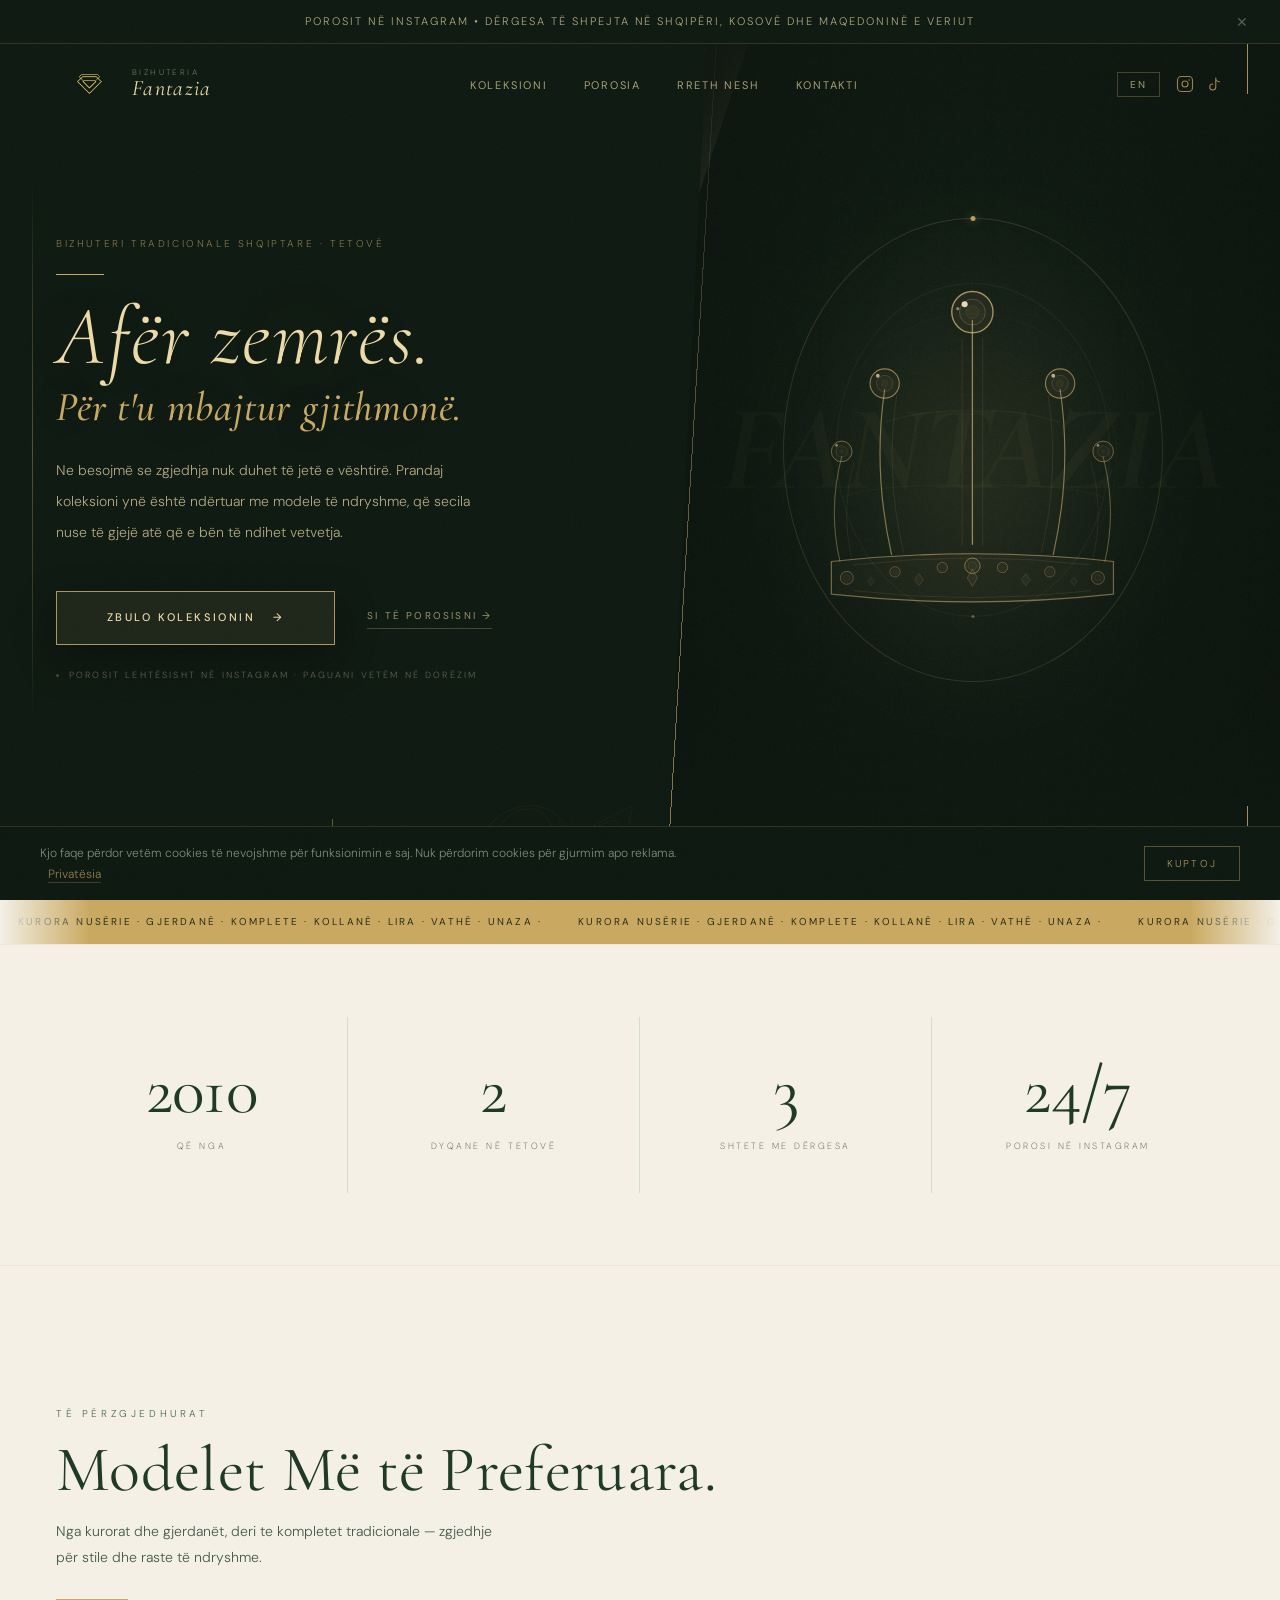
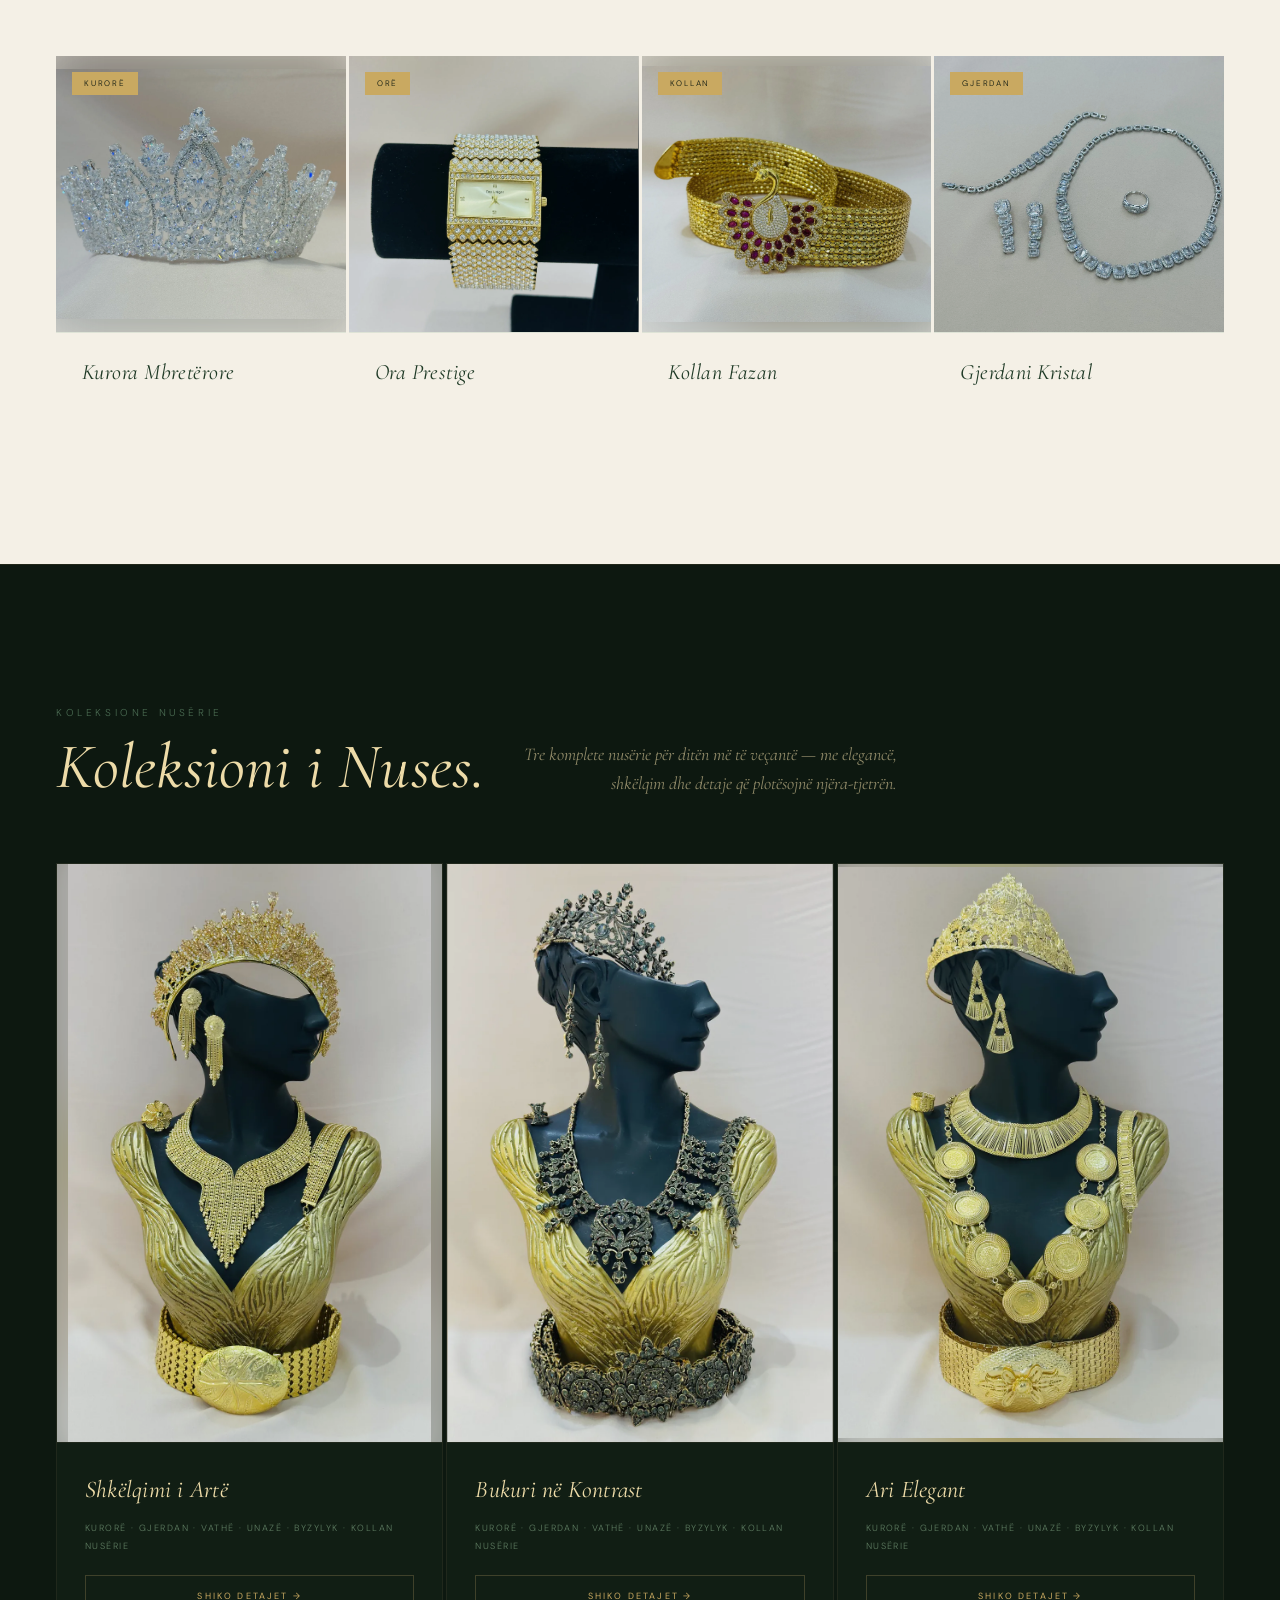
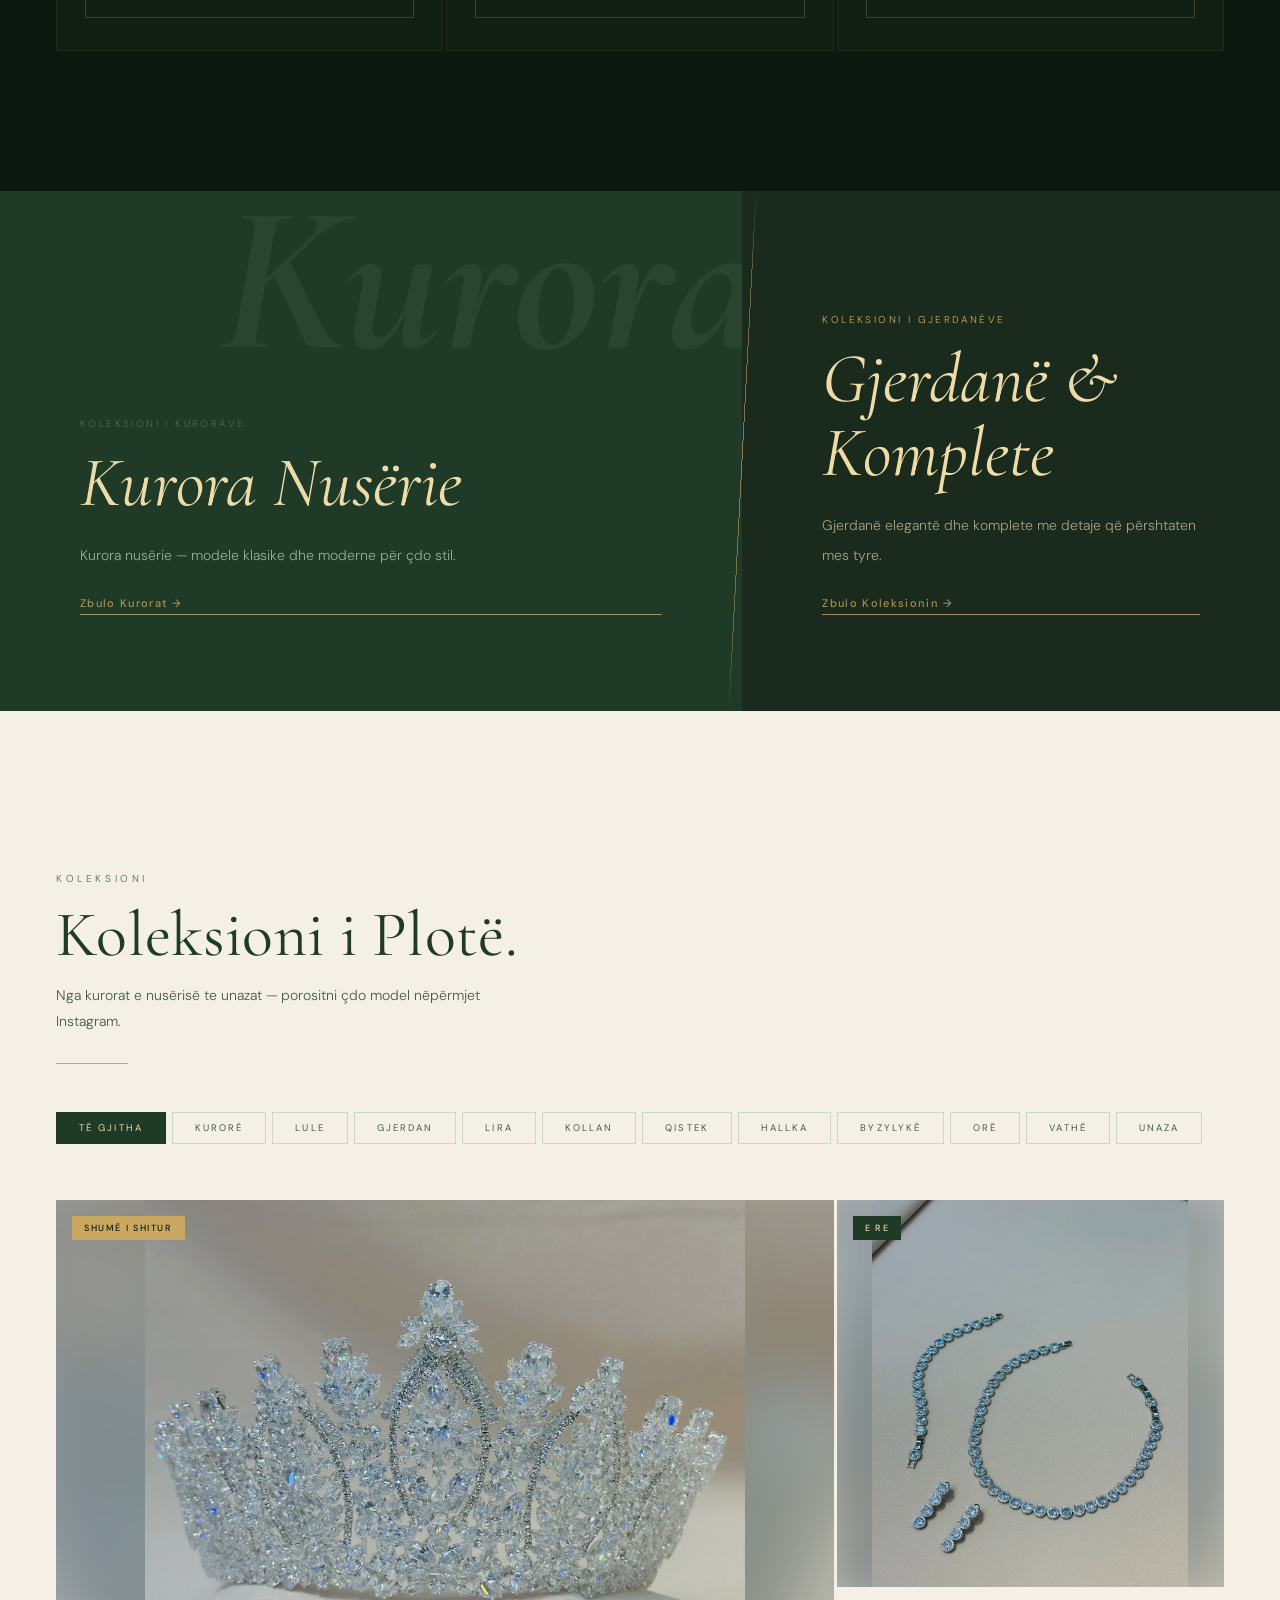
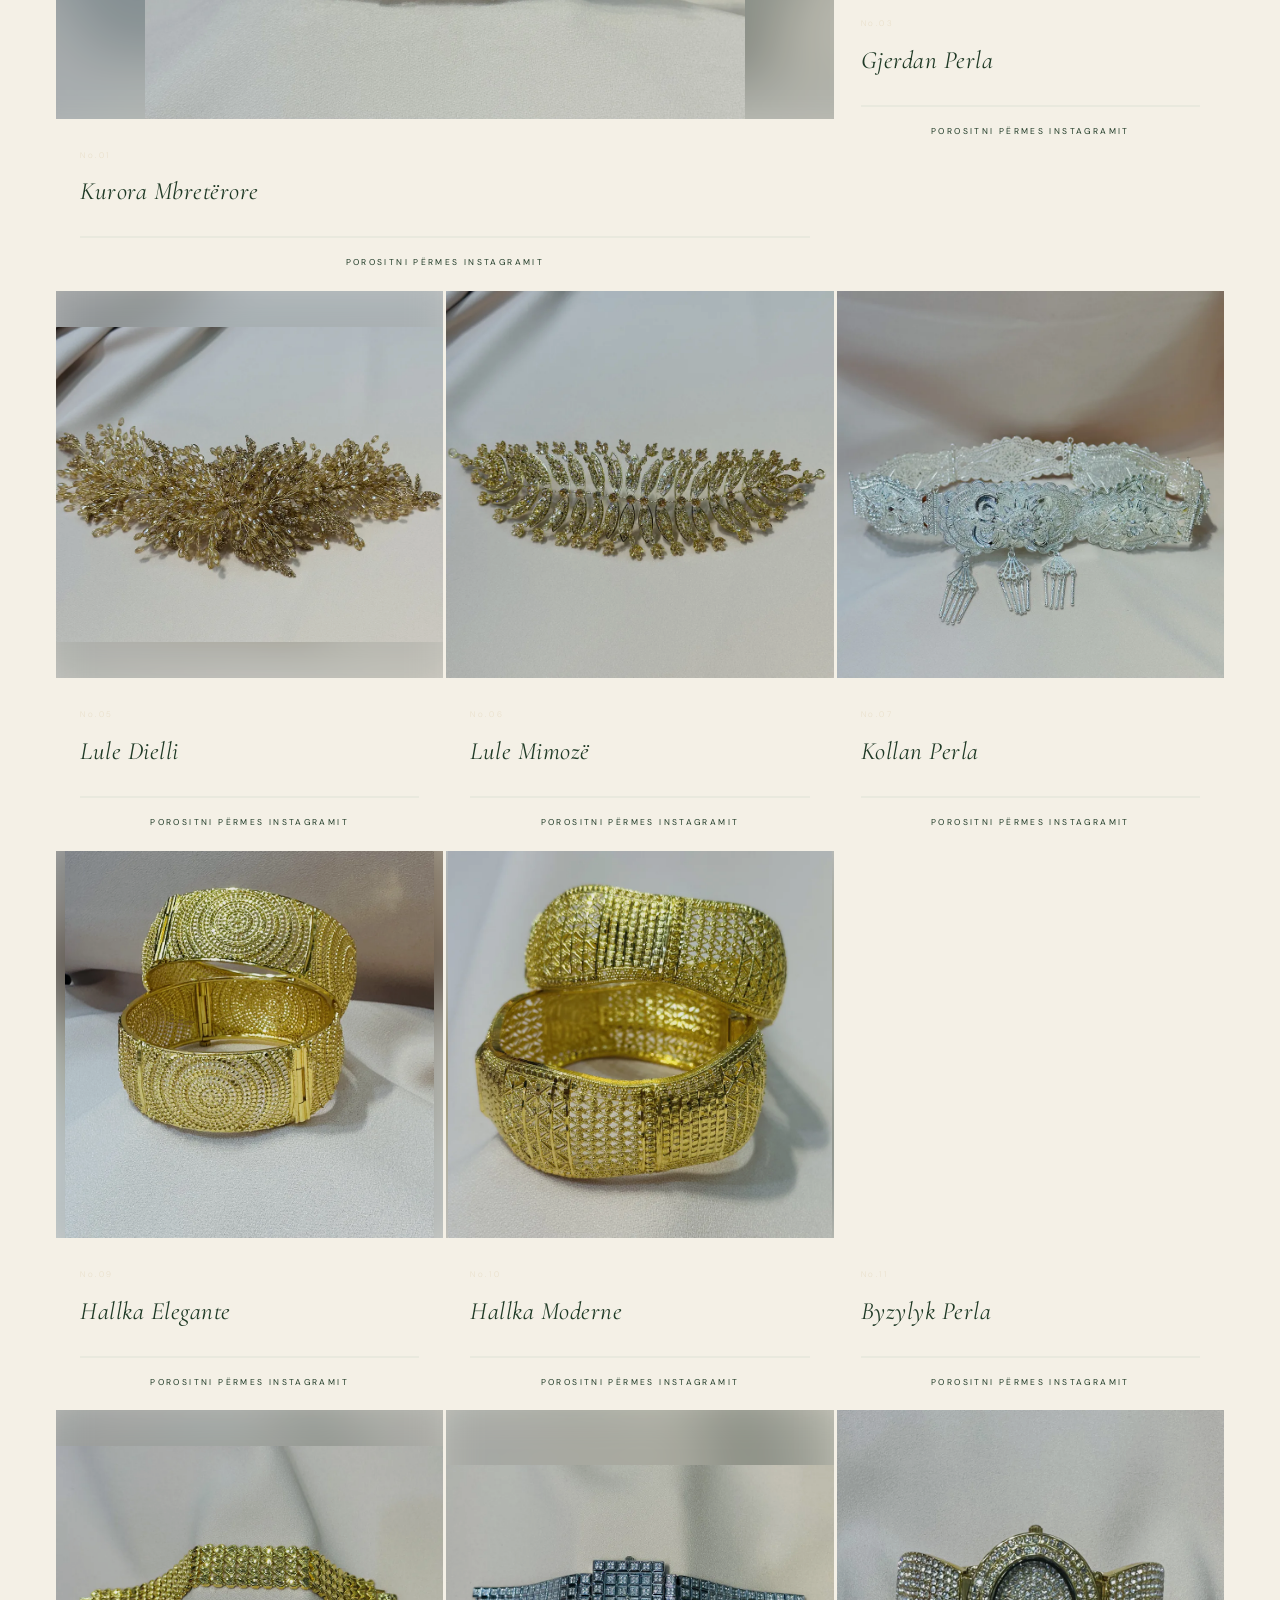
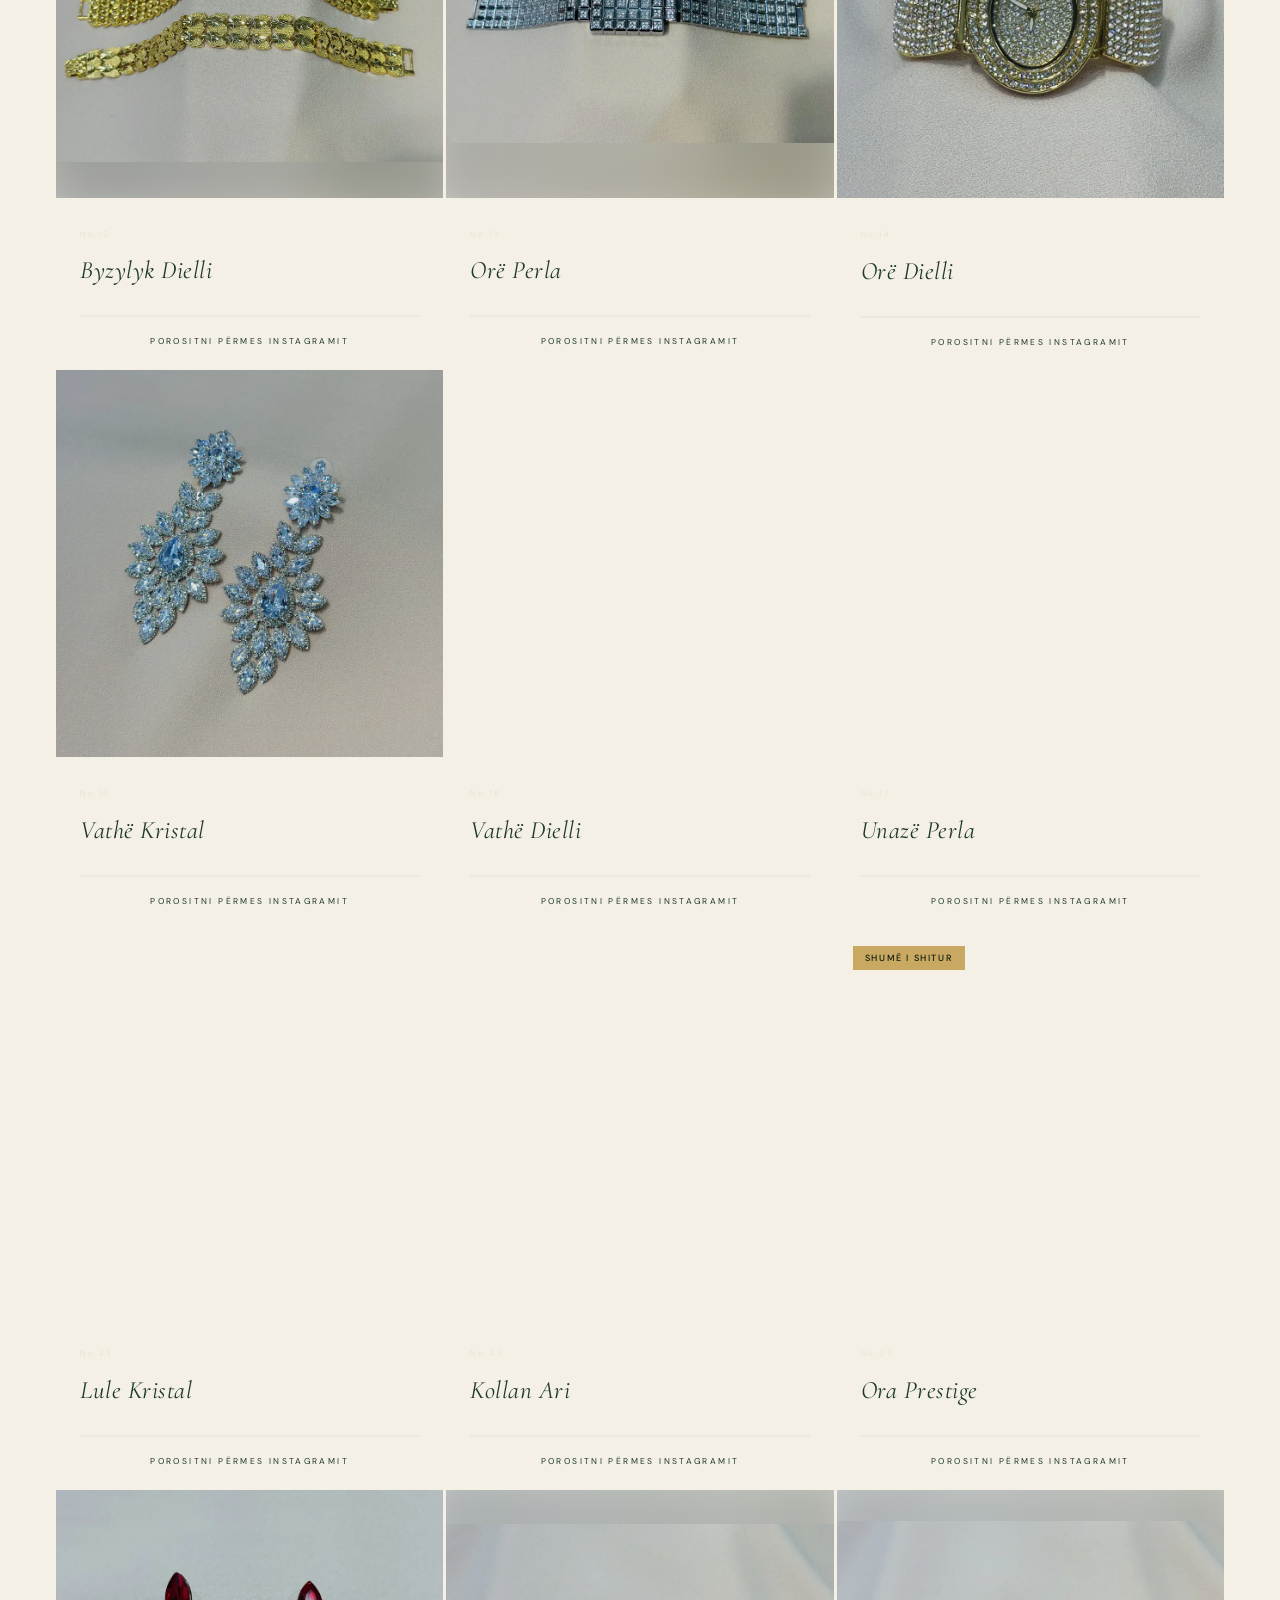
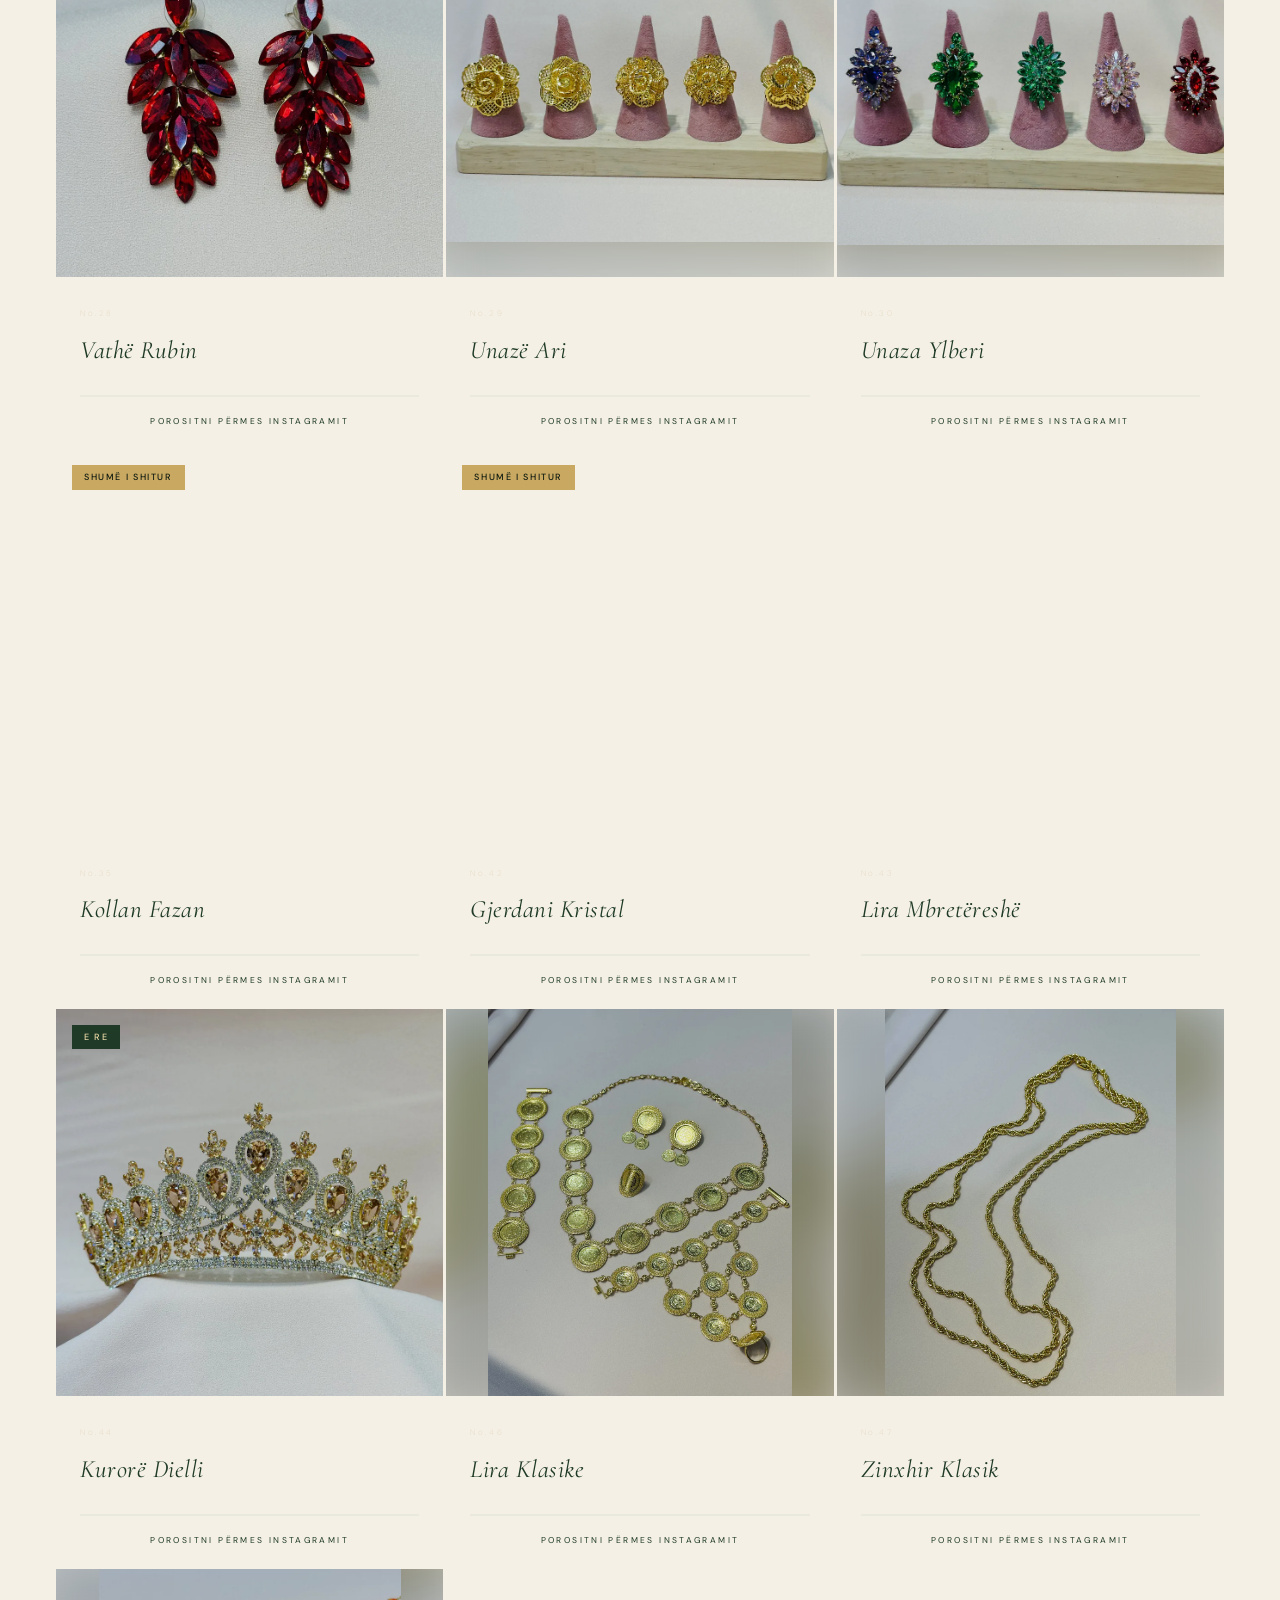
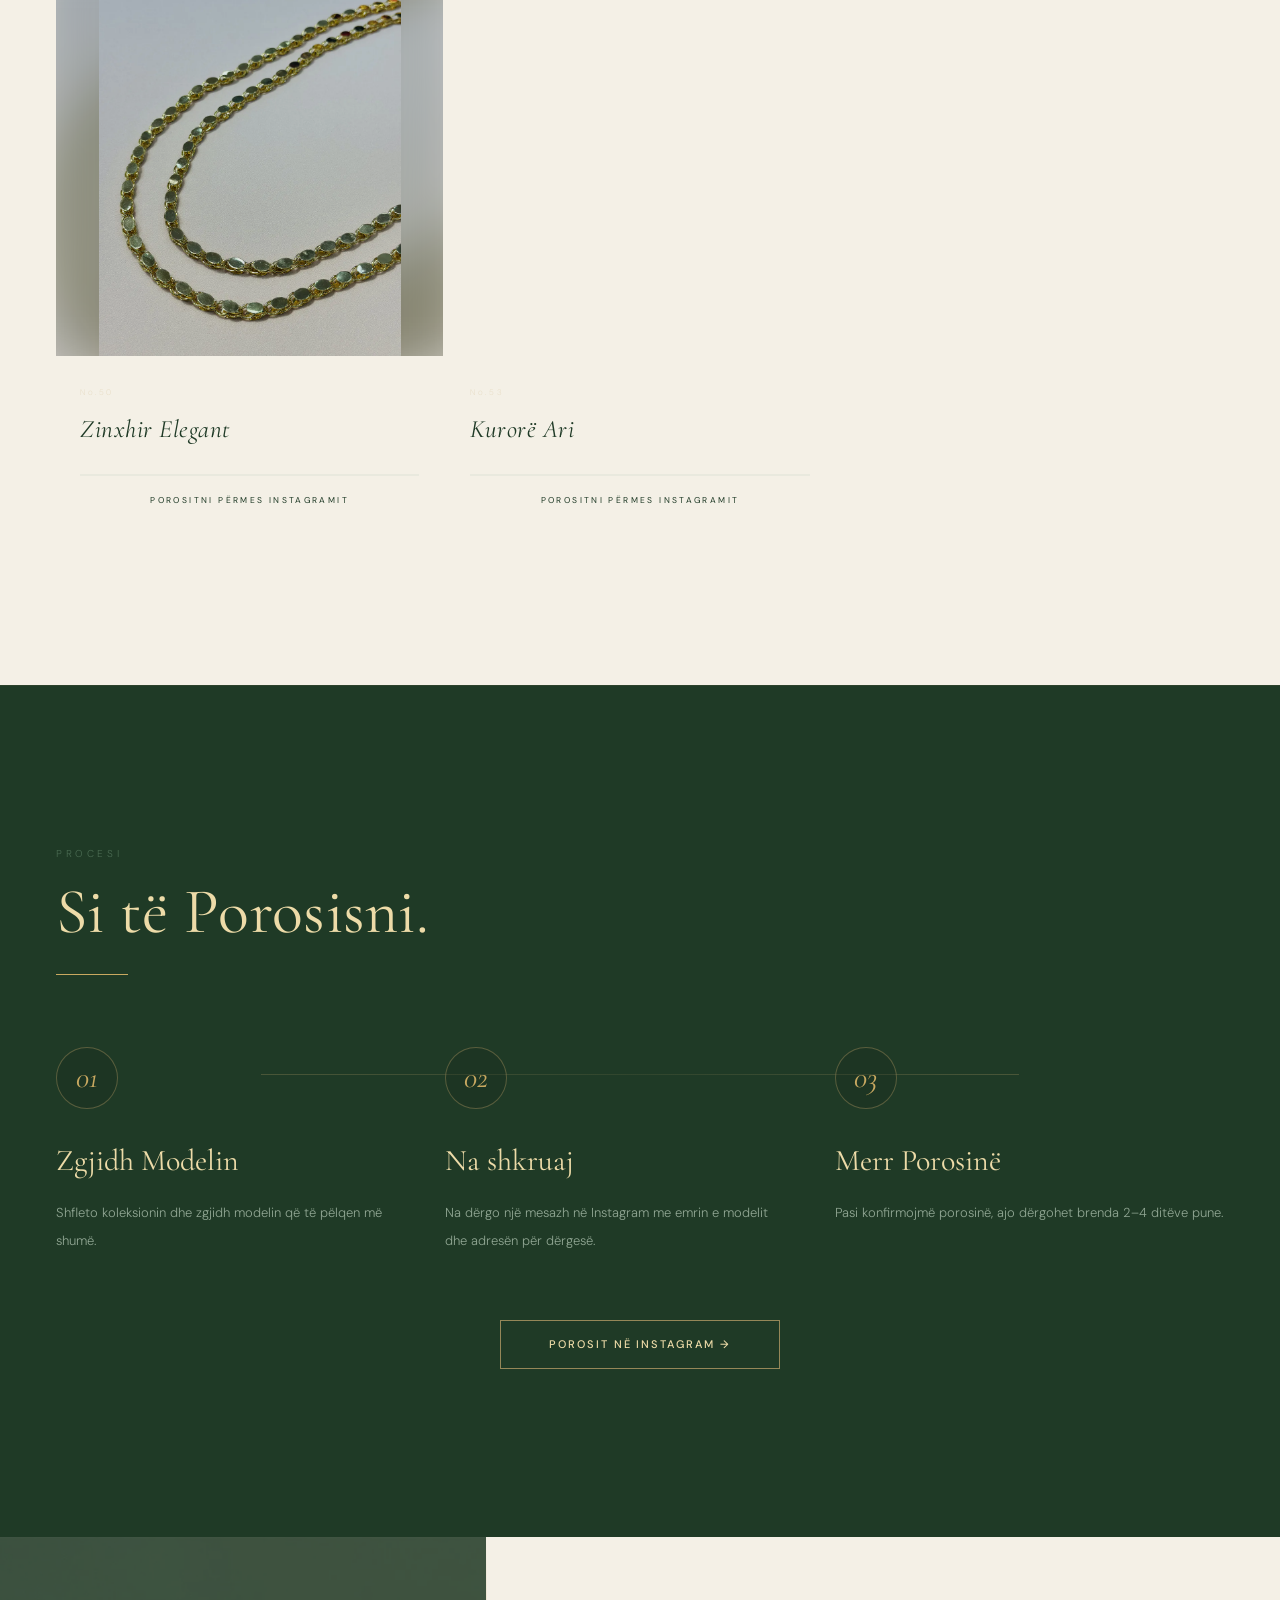
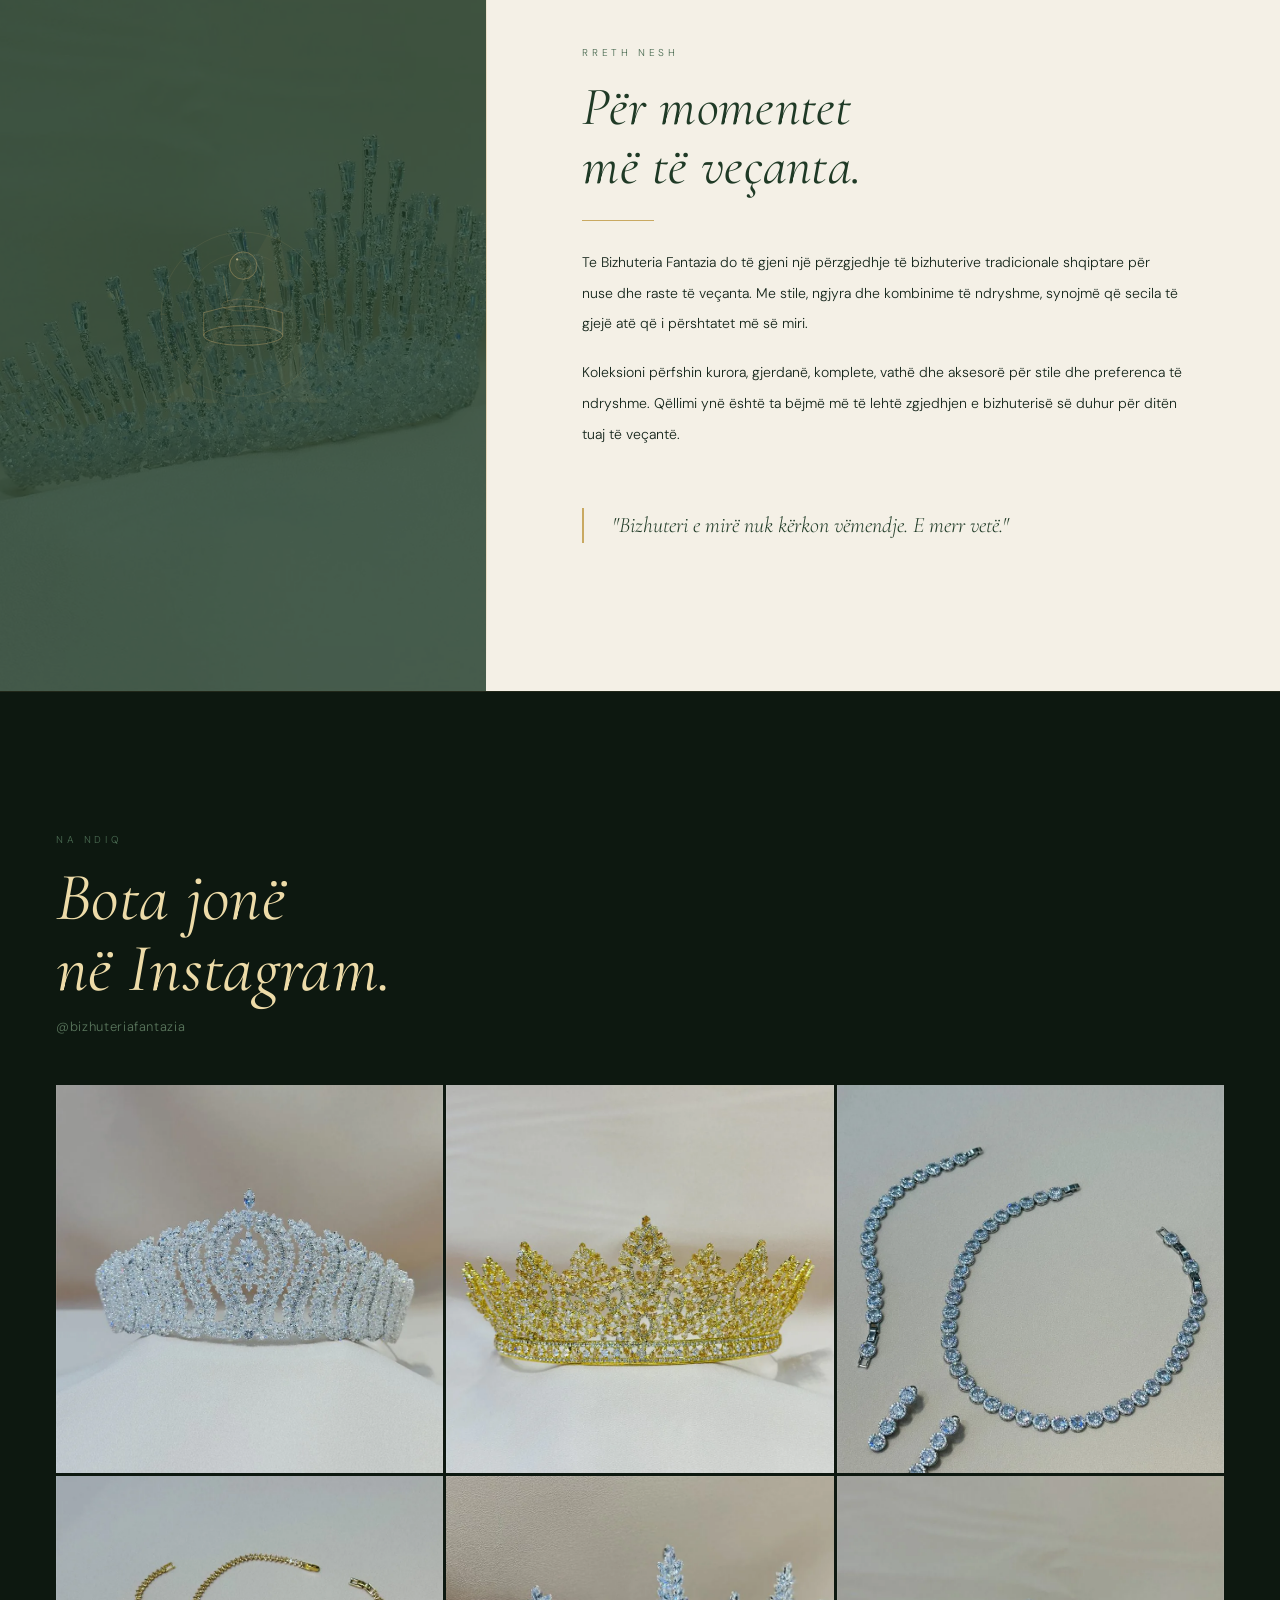
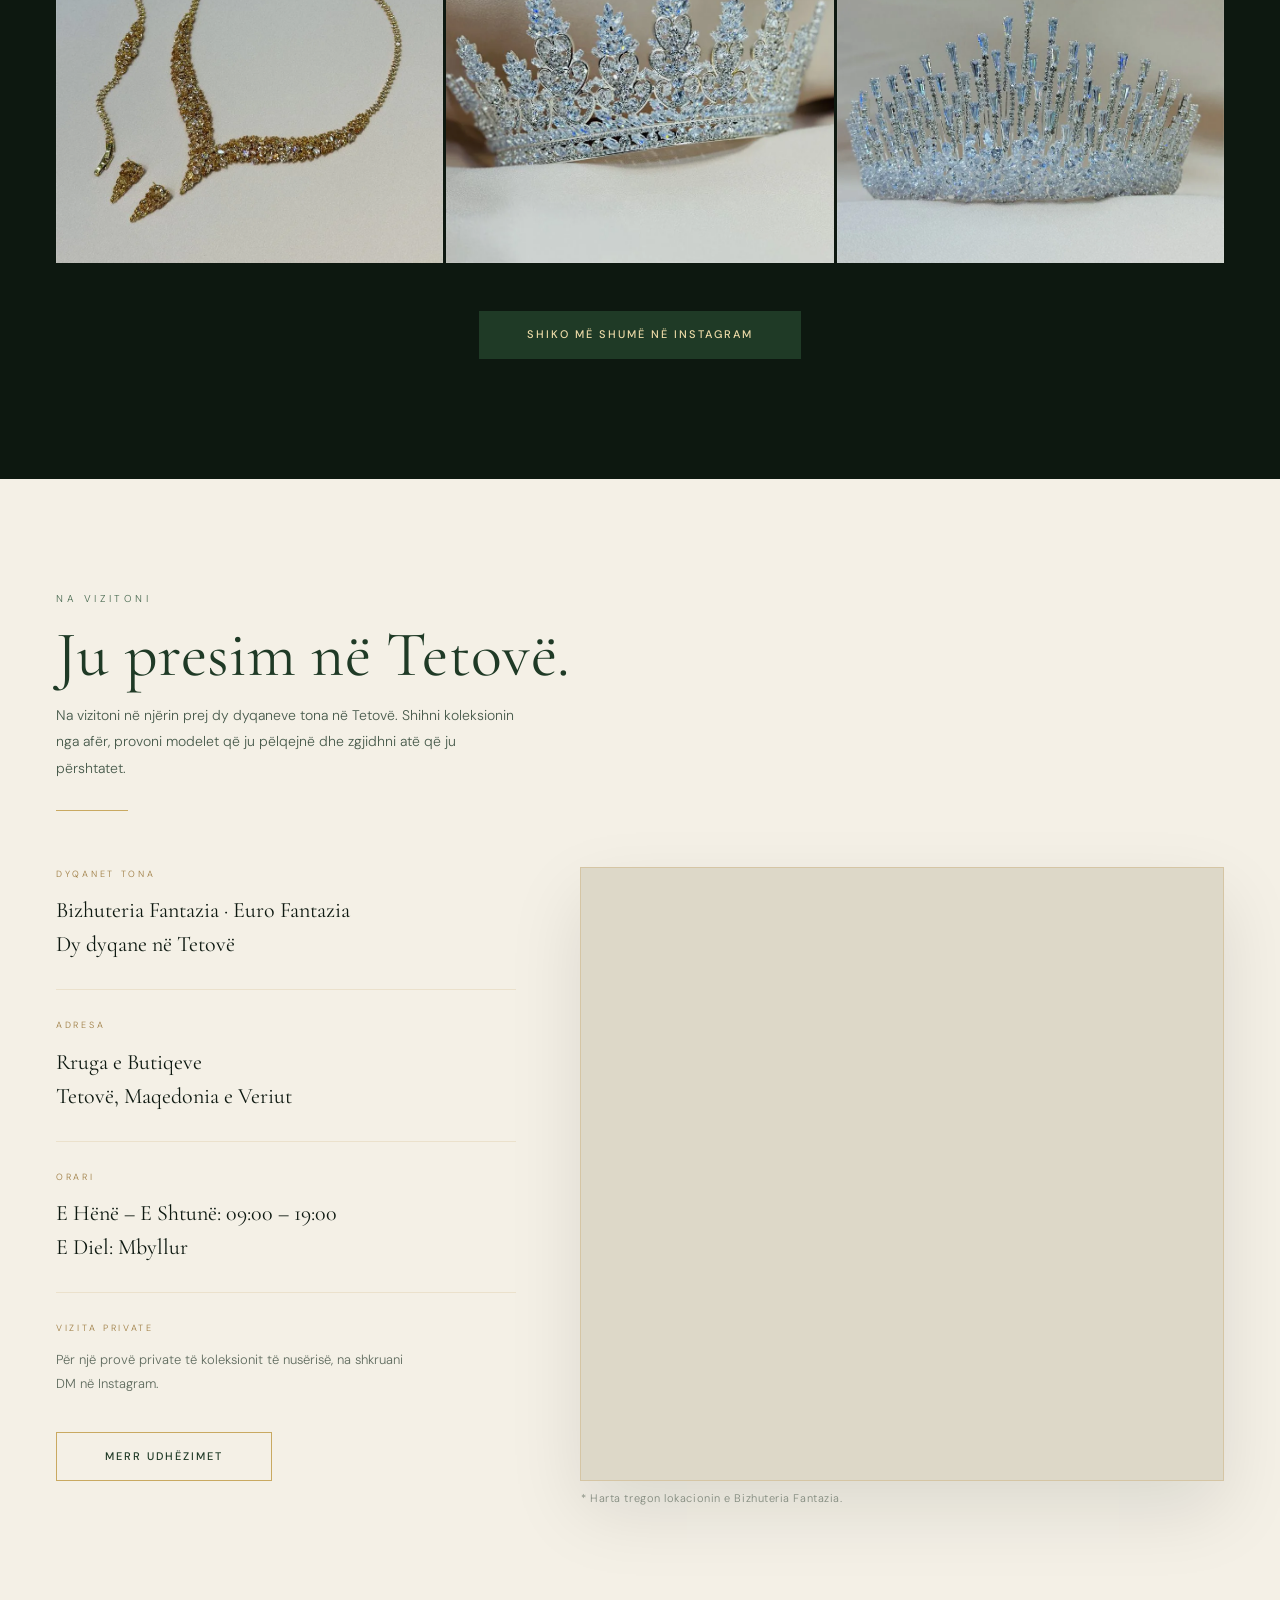
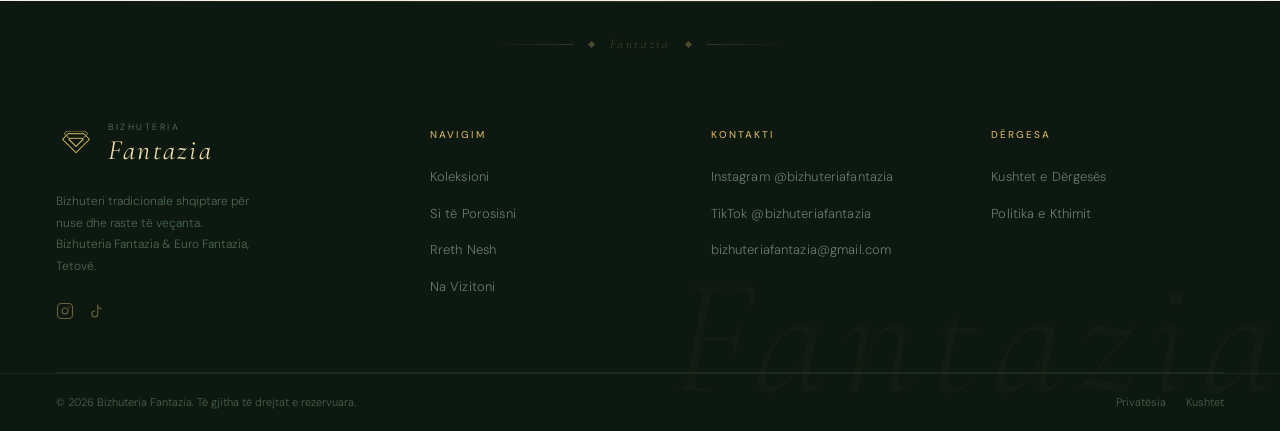
==== commit 7c8f508c: "Fixing bugs, sections and text" ====
--- a/index.html
+++ b/index.html
@@ -3,23 +3,23 @@
 <head>
   <meta charset="UTF-8">
   <meta name="viewport" content="width=device-width, initial-scale=1.0">
-  <title>Bizhuteria Fantazia — Bizhuteri Fine Shqiptare</title>
+  <title>Bizhuteria Fantazia — Bizhuteri Tradicionale Shqiptare</title>
   <meta name="google" content="notranslate">
-  <meta name="description" content="Bizhuteria Fantazia — bizhuteri fine e punuar me dorë, e frymëzuar nga tradita shqiptare. Dërgojmë në Shqipëri, Kosovë dhe Maqedoninë e Veriut.">
+  <meta name="description" content="Bizhuteria Fantazia — bizhuteri tradicionale shqiptare për nuse dhe raste të veçanta. Dërgojmë në Shqipëri, Kosovë dhe Maqedoninë e Veriut.">
   <!-- Open Graph -->
   <meta property="og:type" content="website">
   <meta property="og:site_name" content="Bizhuteria Fantazia">
   <meta property="og:locale" content="sq_AL">
-  <meta property="og:title" content="Bizhuteria Fantazia — Bizhuteri Fine Shqiptare">
-  <meta property="og:description" content="Bizhuteri fine e punuar me dorë, e frymëzuar nga tradita shqiptare. Porosit nëpërmjet Instagram.">
+  <meta property="og:title" content="Bizhuteria Fantazia — Bizhuteri Tradicionale Shqiptare">
+  <meta property="og:description" content="Bizhuteri tradicionale shqiptare për nuse dhe raste të veçanta. Porosit nëpërmjet Instagram.">
   <meta property="og:url" content="https://bizhuteriafantazia.mk/">
   <meta property="og:image" content="https://bizhuteriafantazia.mk/images/section/og-image.jpg">
   <meta property="og:image:width" content="1200">
   <meta property="og:image:height" content="630">
-  <meta property="og:image:alt" content="Kurorë e punuar me dorë — Bizhuteria Fantazia">
+  <meta property="og:image:alt" content="Kurorë nusërie me kristale — Bizhuteria Fantazia">
   <meta name="twitter:card" content="summary_large_image">
-  <meta name="twitter:title" content="Bizhuteria Fantazia — Bizhuteri Fine Shqiptare">
-  <meta name="twitter:description" content="Bizhuteri fine e punuar me dorë. Dërgim në Shqipëri, Kosovë dhe Maqedoninë e Veriut.">
+  <meta name="twitter:title" content="Bizhuteria Fantazia — Bizhuteri Tradicionale Shqiptare">
+  <meta name="twitter:description" content="Bizhuteri tradicionale shqiptare për nuse dhe raste të veçanta. Dërgim në Shqipëri, Kosovë dhe Maqedoninë e Veriut.">
   <meta name="twitter:image" content="https://bizhuteriafantazia.mk/images/section/og-image.jpg">
   <meta name="theme-color" content="#0D1810">
   <link rel="icon" type="image/png" sizes="96x96" href="images/icons/favicon-96.png">
@@ -44,7 +44,7 @@
     "name": "Bizhuteria Fantazia",
     "alternateName": "Euro Fantazia",
     "foundingDate": "2010",
-    "description": "Bizhuteri fine e punuar me dorë, e frymëzuar nga tradita shqiptare. Që nga viti 2010, me dy dyqane në Tetovë. Fine handcrafted jewellery inspired by Albanian tradition — two boutiques in Tetovo since 2010.",
+    "description": "Bizhuteri tradicionale shqiptare për nuse dhe raste të veçanta. Dy dyqane në Tetovë që nga viti 2010. Traditional Albanian jewellery for brides and special occasions — two boutiques in Tetovo since 2010.",
     "url": "https://bizhuteriafantazia.mk/",
     "logo": "https://bizhuteriafantazia.mk/images/icons/logo-240.png",
     "image": "https://bizhuteriafantazia.mk/images/section/og-image.jpg",
@@ -60,7 +60,7 @@
     "openingHoursSpecification": {
       "@type": "OpeningHoursSpecification",
       "dayOfWeek": ["Monday", "Tuesday", "Wednesday", "Thursday", "Friday", "Saturday"],
-      "opens": "08:00",
+      "opens": "09:00",
       "closes": "19:00"
     },
     "sameAs": [
@@ -103,17 +103,32 @@
   <div class="pl-ring"></div>
   <div class="pl-ring2"></div>
   <div class="pl-inner">
-    <span class="pl-name-small">Bizhuteria</span>
-    <span class="pl-logo">Fantazia</span>
+    <span class="pl-logo">FANTAZIA</span>
     <div class="pl-line"></div>
-    <span class="pl-sub">Fine Jewellery · Est. 2010</span>
+    <!-- Rotating tagline — cycles once per second, looping. Each message
+         carries its own sq/en/mk spans so the active language (set before
+         this markup even paints) shows correctly from the very first frame. -->
+    <div class="pl-rotator">
+      <span class="pl-msg"><span data-sq>Bizhuteri Tradicionale Shqiptare</span><span data-en>Traditional Albanian Jewellery</span><span data-mk>Традиционален албански накит</span></span>
+      <span class="pl-msg"><span data-sq>Për Nuse dhe Raste të Veçanta</span><span data-en>For Brides &amp; Special Occasions</span><span data-mk>За невести и посебни пригоди</span></span>
+      <span class="pl-msg"><span data-sq>Kurora · Gjerdanë · Komplete</span><span data-en>Crowns · Necklaces · Sets</span><span data-mk>Круни · Ѓердани · Комплети</span></span>
+      <span class="pl-msg"><span data-sq>Porosit në Instagram</span><span data-en>Order via Instagram</span><span data-mk>Нарачај преку Инстаграм</span></span>
+      <span class="pl-msg"><span data-sq>Mirë se vini në Fantazia</span><span data-en>Welcome to Fantazia</span><span data-mk>Добредојдовте во Fantazia</span></span>
+    </div>
     <div class="pl-diamond"></div>
   </div>
 </div>
 
 <div id="announce-bar">
-  <p class="ann-text">
-    <span data-sq>Dërgim në Shqipëri · Kosovë · Maqedonia e Veriut</span>
+  <!-- Full message on tablet/desktop; a short delivery-only line replaces
+       it on phones (below 767px) where the long version would clip. -->
+  <p class="ann-text ann-full">
+    <span data-sq>Porosit në Instagram • Dërgesa të Shpejta në Shqipëri, Kosovë dhe Maqedoninë e Veriut</span>
+    <span data-en>Order via Instagram • Fast Delivery to Albania, Kosovo, and North Macedonia</span>
+    <span data-mk>Нарачај преку Инстаграм • Брза достава во Албанија, Косово и Северна Македонија</span>
+  </p>
+  <p class="ann-text ann-mobile">
+    <span data-sq>Dërgim në Shqipëri · Kosovë · Maqedoninë e Veriut</span>
     <span data-en>Delivery to Albania · Kosovo · North Macedonia</span>
     <span data-mk>Достава во Албанија · Косово · Северна Македонија</span>
   </p>
@@ -135,10 +150,10 @@
     </a>
 
     <ul class="nav-links">
-      <li><a href="#collection" data-section="collection"><span data-sq>Koleksioni</span><span data-en>Collections</span><span data-mk>Колекција</span></a></li>
-      <li><a href="#order" data-section="order"><span data-sq>Porosit</span><span data-en>Order</span><span data-mk>Нарачај</span></a></li>
-      <li><a href="#story" data-section="story"><span data-sq>Historia</span><span data-en>Story</span><span data-mk>Приказна</span></a></li>
-      <li><a href="#footer" data-section="footer"><span data-sq>Kontakt</span><span data-en>Contact</span><span data-mk>Контакт</span></a></li>
+      <li><a href="#collection" data-section="collection"><span data-sq>Koleksioni</span><span data-en>Collection</span><span data-mk>Колекција</span></a></li>
+      <li><a href="#order" data-section="order"><span data-sq>Porosia</span><span data-en>Order</span><span data-mk>Нарачка</span></a></li>
+      <li><a href="#story" data-section="story"><span data-sq>Rreth Nesh</span><span data-en>About</span><span data-mk>За Нас</span></a></li>
+      <li><a href="#footer" data-section="footer"><span data-sq>Kontakti</span><span data-en>Contact</span><span data-mk>Контакт</span></a></li>
     </ul>
 
     <div class="nav-right">
@@ -162,10 +177,10 @@
 <div class="mob-overlay" id="mob">
   <button class="mob-close" id="mobClose">Close ✕</button>
   <nav class="mob-nav">
-    <a href="#collection" class="mob-lnk"><span data-sq>Koleksioni</span><span data-en>Collections</span><span data-mk>Колекција</span></a>
-    <a href="#order"      class="mob-lnk"><span data-sq>Porosit</span><span data-en>Order</span><span data-mk>Нарачај</span></a>
-    <a href="#story"      class="mob-lnk"><span data-sq>Historia</span><span data-en>Story</span><span data-mk>Приказна</span></a>
-    <a href="#footer"     class="mob-lnk"><span data-sq>Kontakt</span><span data-en>Contact</span><span data-mk>Контакт</span></a>
+    <a href="#collection" class="mob-lnk"><span data-sq>Koleksioni</span><span data-en>Collection</span><span data-mk>Колекција</span></a>
+    <a href="#order"      class="mob-lnk"><span data-sq>Porosia</span><span data-en>Order</span><span data-mk>Нарачка</span></a>
+    <a href="#story"      class="mob-lnk"><span data-sq>Rreth Nesh</span><span data-en>About</span><span data-mk>За Нас</span></a>
+    <a href="#footer"     class="mob-lnk"><span data-sq>Kontakti</span><span data-en>Contact</span><span data-mk>Контакт</span></a>
   </nav>
 </div>
 
@@ -180,30 +195,30 @@
         <span class="hbn-1">BIZHUTERIA</span>
         <span class="hbn-2">FANTAZIA</span>
       </div>
-      <p class="hero-eyebrow"><span data-sq>Bizhuteri Fine · Punuar me Dorë · Që nga 2010</span><span data-en>Fine Jewellery · Handcrafted · Since 2010</span><span data-mk>Фин накит · Рачна изработка · Од 2010</span></p>
+      <p class="hero-eyebrow"><span data-sq>Bizhuteri Tradicionale Shqiptare · Tetovë</span><span data-en>Traditional Albanian Jewellery · Tetovo</span><span data-mk>Традиционален албански накит · Тетово</span></p>
       <span class="hero-rule"></span>
       <h1 style="margin:0;padding:0;font-weight:inherit;font-size:inherit;line-height:inherit;">
-        <span class="hero-h1a"><span data-sq>Afër zemrës</span><span data-en>Worn close</span><span data-mk>Блиску до срцето</span></span>
-        <span class="hero-h1b"><span data-sq>mbajtura gjithmonë.</span><span data-en>to the heart.</span><span data-mk>носено засекогаш.</span></span>
+        <span class="hero-h1a"><span data-sq>Afër zemrës.</span><span data-en>Close to the heart.</span><span data-mk>Блиску до срцето.</span></span>
+        <span class="hero-h1b"><span data-sq>Për t'u mbajtur gjithmonë.</span><span data-en>To be worn forever.</span><span data-mk>За да се носи засекогаш.</span></span>
       </h1>
       <p class="hero-sub">
-        <span data-sq>Çdo copë është një ceremoni e heshtur. Krijuar me durim dhe dërguar me kujdes në Shqipëri, Kosovë dhe Maqedoninë e Veriut.</span>
-        <span data-en>Each piece is a quiet ceremony. Created with patience and delivered with care across Albania, Kosovo, and North Macedonia.</span>
-        <span data-mk>Секое парче е тивка церемонија. Создадено со трпение и испорачано со грижа во Албанија, Косово и Северна Македонија.</span>
+        <span data-sq>Ne besojmë se zgjedhja nuk duhet të jetë e vështirë. Prandaj koleksioni ynë është ndërtuar me modele të ndryshme, që secila nuse të gjejë atë që e bën të ndihet vetvetja.</span>
+        <span data-en>We believe choosing shouldn't be hard. That's why our collection is built with many different designs — so every bride finds the one that feels like her.</span>
+        <span data-mk>Веруваме дека изборот не треба да биде тежок. Затоа нашата колекција е составена од различни модели — за секоја невеста да го најде она во кое се чувствува своја.</span>
       </p>
       <div class="hero-cta">
         <a href="#collection" class="btn-ol dark">
-          <span data-sq>Zbulo Koleksionin</span><span data-en>Explore the Collection</span><span data-mk>Откриј ја колекцијата</span>
+          <span data-sq>Zbulo Koleksionin</span><span data-en>Explore Collection</span><span data-mk>Истражи ја колекцијата</span>
         </a>
         <a href="#order" class="hero-link2">
-          <span data-sq>Si funksionon →</span><span data-en>How it works →</span><span data-mk>Како функционира →</span>
+          <span data-sq>Si të Porosisni →</span><span data-en>How to Order →</span><span data-mk>Како да нарачате →</span>
         </a>
       </div>
       <div class="hero-shipping-note">
         <span class="hsn-dot" aria-hidden="true"></span>
-        <span data-sq>Dërgim i shpejtë · Shqipëri · Kosovë · Maqedonia e Veriut</span>
-        <span data-en>Fast delivery · Albania · Kosovo · North Macedonia</span>
-        <span data-mk>Брза достава · Албанија · Косово · Северна Македонија</span>
+        <span data-sq>Porosit lehtësisht në Instagram · Paguani vetëm në dorëzim</span>
+        <span data-en>Order easily on Instagram · You pay only on delivery</span>
+        <span data-mk>Нарачајте лесно преку Instagram · Плаќате само при достава</span>
       </div>
     </div>
 
@@ -220,7 +235,7 @@
              not shape, and a high-density phone could still load the desktop crop. -->
         <source media="(max-width: 991px)" srcset="images/section/hero-mobile.webp">
         <img src="images/section/hero.webp"
-             alt="Kurorë bizhuterie e punuar me dorë — Bizhuteria Fantazia"
+             alt="Kurorë nusërie me kristale — Bizhuteria Fantazia"
              class="hero-img" loading="eager" fetchpriority="high" decoding="async"
              width="1600" height="1513">
       </picture>
@@ -325,15 +340,6 @@
         <span class="hf-c hf-tr"></span>
         <span class="hf-c hf-bl"></span>
         <span class="hf-c hf-br"></span>
-        <!-- text on top -->
-        <p class="hf-brand">Bizhuteria Fantazia</p>
-        <span class="hf-brand-rule"></span>
-        <span class="hf-vtxt">Koleksioni · 2024</span>
-        <div class="hf-badge">
-          <span class="hf-bline"></span>
-          <p class="hf-lbl">Est. 2024 · Balkans</p>
-          <span class="hf-bline"></span>
-        </div>
       </div>
     </div>
 
@@ -348,15 +354,15 @@
 ══════════════════════════════════════════ -->
 <div class="marquee-wrap" aria-hidden="true">
   <div class="marquee-track">
-    <span data-sq>Shqipëri · Kosovë · Maqedonia e Veriut · Punuar me Dorë · Porosit në Instagram · Bizhuteri e Kufizuar · Dërgim i Shpejtë ·</span>
-    <span data-en>Albania · Kosovo · North Macedonia · Handcrafted · Order via Instagram · Limited Jewellery · Fast Delivery ·</span>
-    <span data-mk>Албанија · Косово · Северна Македонија · Рачна изработка · Нарачај преку Инстаграм · Лимитиран накит · Брза достава ·</span>
-    <span data-sq>Shqipëri · Kosovë · Maqedonia e Veriut · Punuar me Dorë · Porosit në Instagram · Bizhuteri e Kufizuar · Dërgim i Shpejtë ·</span>
-    <span data-en>Albania · Kosovo · North Macedonia · Handcrafted · Order via Instagram · Limited Jewellery · Fast Delivery ·</span>
-    <span data-mk>Албанија · Косово · Северна Македонија · Рачна изработка · Нарачај преку Инстаграм · Лимитиран накит · Брза достава ·</span>
-    <span data-sq>Shqipëri · Kosovë · Maqedonia e Veriut · Punuar me Dorë · Porosit në Instagram · Bizhuteri e Kufizuar · Dërgim i Shpejtë ·</span>
-    <span data-en>Albania · Kosovo · North Macedonia · Handcrafted · Order via Instagram · Limited Jewellery · Fast Delivery ·</span>
-    <span data-mk>Албанија · Косово · Северна Македонија · Рачна изработка · Нарачај преку Инстаграм · Лимитиран накит · Брза достава ·</span>
+    <span data-sq>Kurora Nusërie · Gjerdanë · Komplete · Kollanë · Lira · Vathë · Unaza ·</span>
+    <span data-en>Bridal Crowns · Necklaces · Sets · Belts · Coin Necklaces · Earrings · Rings ·</span>
+    <span data-mk>Невестински круни · Ѓердани · Комплети · Колани · Лири · Обетки · Прстени ·</span>
+    <span data-sq>Kurora Nusërie · Gjerdanë · Komplete · Kollanë · Lira · Vathë · Unaza ·</span>
+    <span data-en>Bridal Crowns · Necklaces · Sets · Belts · Coin Necklaces · Earrings · Rings ·</span>
+    <span data-mk>Невестински круни · Ѓердани · Комплети · Колани · Лири · Обетки · Прстени ·</span>
+    <span data-sq>Kurora Nusërie · Gjerdanë · Komplete · Kollanë · Lira · Vathë · Unaza ·</span>
+    <span data-en>Bridal Crowns · Necklaces · Sets · Belts · Coin Necklaces · Earrings · Rings ·</span>
+    <span data-mk>Невестински круни · Ѓердани · Комплети · Колани · Лири · Обетки · Прстени ·</span>
   </div>
 </div>
 
@@ -366,96 +372,96 @@
 <section id="stats">
   <div class="stats-grid">
     <div class="stat-item reveal">
-      <span class="stat-num">55</span>
-      <span class="stat-lbl"><span data-sq>Krijime Unike</span><span data-en>Unique Pieces</span><span data-mk>Уникатни креации</span></span>
+      <span class="stat-num">2010</span>
+      <span class="stat-lbl"><span data-sq>Që nga</span><span data-en>Since</span><span data-mk>Од</span></span>
+    </div>
+    <div class="stat-item reveal">
+      <span class="stat-num">2</span>
+      <span class="stat-lbl"><span data-sq>Dyqane në Tetovë</span><span data-en>Boutiques in Tetovo</span><span data-mk>Продавници во Тетово</span></span>
     </div>
     <div class="stat-item reveal">
       <span class="stat-num">3</span>
-      <span class="stat-lbl"><span data-sq>Shtete</span><span data-en>Countries</span><span data-mk>Држави</span></span>
+      <span class="stat-lbl"><span data-sq>Shtete me Dërgesa</span><span data-en>Countries Served</span><span data-mk>Држави со достава</span></span>
     </div>
     <div class="stat-item reveal">
-      <span class="stat-num">100%</span>
-      <span class="stat-lbl"><span data-sq>Me Dorë</span><span data-en>Handmade</span><span data-mk>Рачна изработка</span></span>
-    </div>
-    <div class="stat-item reveal">
-      <span class="stat-num">∞</span>
-      <span class="stat-lbl"><span data-sq>Me Dashuri</span><span data-en>With Love</span><span data-mk>Со љубов</span></span>
+      <span class="stat-num">24/7</span>
+      <span class="stat-lbl"><span data-sq>Porosi në Instagram</span><span data-en>Instagram Orders</span><span data-mk>Нарачки на Инстаграм</span></span>
     </div>
   </div>
 </section>
 
 <!-- ══════════════════════════════════════════
-     NEW ARRIVALS
+     NEW ARRIVALS 
 ══════════════════════════════════════════ -->
 <section id="new-arrivals">
   <div class="lux-container">
-    <span class="sec-label reveal"><span data-sq>Sapo Arritën</span><span data-en>Just Arrived</span><span data-mk>Штотуку пристигнати</span></span>
-    <h2 class="sec-h reveal"><span data-sq>Krijimet e Reja.</span><span data-en>New Pieces.</span><span data-mk>Нови креации.</span></h2>
+    <span class="sec-label reveal"><span data-sq>Të Përzgjedhurat</span><span data-en>Featured</span><span data-mk>Избрани</span></span>
+    <h2 class="sec-h reveal"><span data-sq>Modelet Më të Preferuara.</span><span data-en>Our Most Loved Designs.</span><span data-mk>Најсаканите модели.</span></h2>
     <p class="sec-sub reveal">
-      <span data-sq>Krijimet më të fundit — seleksionuar me kujdes dhe gati për t'u zbuluar.</span>
-      <span data-en>Our latest additions — carefully curated and ready to discover.</span>
-      <span data-mk>Најновите креации — грижливо одбрани и подготвени да ги откриете.</span>
+      <span data-sq>Nga kurorat dhe gjerdanët, deri te kompletet tradicionale — zgjedhje për stile dhe raste të ndryshme.</span>
+      <span data-en>From crowns and necklaces to traditional sets — choices for different styles and occasions.</span>
+      <span data-mk>Од круни и ѓердани до традиционални комплети — избор за различни стилови и пригоди.</span>
     </p>
     <span class="gold-rule" style="margin:28px 0 0"></span>
 
     <div class="na-track">
-      <!-- NA 1: Kurorë Teuta -->
+      <!-- NA 1: Kurora Mbretërore -->
       <div class="na-card reveal">
-        <div class="na-new-pill"><span data-sq>Shumë i Shitur</span><span data-en>Best Seller</span><span data-mk>Најпродавано</span></div>
+        <div class="na-new-pill"><span data-sq>Kurorë</span><span data-en>Crown</span><span data-mk>Круна</span></div>
         <div class="na-visual bg-b">
           <img src="images/product-webp/Kuror%20Shum%20Shitur-1600.webp" alt="" class="prod-photo-bg" aria-hidden="true" loading="lazy" decoding="async">
-          <img src="images/product-webp/Kuror%20Shum%20Shitur-1600.webp" alt="Kurorë Teuta" class="prod-photo" loading="lazy" decoding="async">
+          <img src="images/product-webp/Kuror%20Shum%20Shitur-1600.webp" alt="Kurora Mbretërore" class="prod-photo" loading="lazy" decoding="async">
         </div>
         <div class="na-body">
-          <span class="na-name">Kurorë Teuta</span>
+          <span class="na-name">Kurora Mbretërore</span>
         </div>
         <a href="https://instagram.com/bizhuteriafantazia" target="_blank" rel="noopener noreferrer" class="na-hover-cta">
-          <span data-sq>Porosit në Instagram</span><span data-en>Order on Instagram</span><span data-mk>Нарачај преку Инстаграм</span>
+          <span data-sq>Porositni përmes Instagramit</span><span data-en>Order via Instagram</span><span data-mk>Нарачајте преку Инстаграм</span>
         </a>
       </div>
 
-      <!-- NA 2: Orë Fantazia -->
+      <!-- NA 2: Ora Prestige -->
       <div class="na-card reveal">
-        <div class="na-new-pill"><span data-sq>Shumë i Shitur</span><span data-en>Best Seller</span><span data-mk>Најпродавано</span></div>
+        <div class="na-new-pill"><span data-sq>Orë</span><span data-en>Watch</span><span data-mk>Часовник</span></div>
         <div class="na-visual bg-d">
           <img src="images/product-webp/Or%20Shum%20Shitur-1600.webp" alt="" class="prod-photo-bg" aria-hidden="true" loading="lazy" decoding="async">
-          <img src="images/product-webp/Or%20Shum%20Shitur-1600.webp" alt="Orë Fantazia" class="prod-photo" loading="lazy" decoding="async">
+          <img src="images/product-webp/Or%20Shum%20Shitur-1600.webp" alt="Ora Prestige" class="prod-photo" loading="lazy" decoding="async">
         </div>
         <div class="na-body">
-          <span class="na-name">Orë Fantazia</span>
+          <span class="na-name">Ora Prestige</span>
         </div>
         <a href="https://instagram.com/bizhuteriafantazia" target="_blank" rel="noopener noreferrer" class="na-hover-cta">
-          <span data-sq>Porosit në Instagram</span><span data-en>Order on Instagram</span><span data-mk>Нарачај преку Инстаграм</span>
+          <span data-sq>Porositni përmes Instagramit</span><span data-en>Order via Instagram</span><span data-mk>Нарачајте преку Инстаграм</span>
         </a>
       </div>
 
-      <!-- NA 3: Kollan Fantazia -->
+      <!-- NA 3: Kollan Fazan -->
       <div class="na-card reveal">
-        <div class="na-new-pill"><span data-sq>Shumë i Shitur</span><span data-en>Best Seller</span><span data-mk>Најпродавано</span></div>
+        <div class="na-new-pill"><span data-sq>Kollan</span><span data-en>Belt</span><span data-mk>Колан</span></div>
         <div class="na-visual bg-b">
           <img src="images/product-webp/Kollan%20Shum%20Shitur-1600.webp" alt="" class="prod-photo-bg" aria-hidden="true" loading="lazy" decoding="async">
-          <img src="images/product-webp/Kollan%20Shum%20Shitur-1600.webp" alt="Kollan Fantazia" class="prod-photo" loading="lazy" decoding="async">
+          <img src="images/product-webp/Kollan%20Shum%20Shitur-1600.webp" alt="Kollan Fazan" class="prod-photo" loading="lazy" decoding="async">
         </div>
         <div class="na-body">
-          <span class="na-name">Kollan Fantazia</span>
+          <span class="na-name">Kollan Fazan</span>
         </div>
         <a href="https://instagram.com/bizhuteriafantazia" target="_blank" rel="noopener noreferrer" class="na-hover-cta">
-          <span data-sq>Porosit në Instagram</span><span data-en>Order on Instagram</span><span data-mk>Нарачај преку Инстаграм</span>
+          <span data-sq>Porositni përmes Instagramit</span><span data-en>Order via Instagram</span><span data-mk>Нарачајте преку Инстаграм</span>
         </a>
       </div>
 
-      <!-- NA 4: Gjerdan Yllka -->
+      <!-- NA 4: Gjerdani Kristal -->
       <div class="na-card reveal">
-        <div class="na-new-pill"><span data-sq>Shumë i Shitur</span><span data-en>Best Seller</span><span data-mk>Најпродавано</span></div>
+        <div class="na-new-pill"><span data-sq>Gjerdan</span><span data-en>Necklace</span><span data-mk>Ѓердан</span></div>
         <div class="na-visual bg-d">
           <img src="images/product-webp/Gjerdan%20Shum%20Shitur%201-1600.webp" alt="" class="prod-photo-bg" aria-hidden="true" loading="lazy" decoding="async">
-          <img src="images/product-webp/Gjerdan%20Shum%20Shitur%201-1600.webp" alt="Gjerdan Yllka" class="prod-photo" loading="lazy" decoding="async">
+          <img src="images/product-webp/Gjerdan%20Shum%20Shitur%201-1600.webp" alt="Gjerdani Kristal" class="prod-photo" loading="lazy" decoding="async">
         </div>
         <div class="na-body">
-          <span class="na-name">Gjerdan Yllka</span>
+          <span class="na-name">Gjerdani Kristal</span>
         </div>
         <a href="https://instagram.com/bizhuteriafantazia" target="_blank" rel="noopener noreferrer" class="na-hover-cta">
-          <span data-sq>Porosit në Instagram</span><span data-en>Order on Instagram</span><span data-mk>Нарачај преку Инстаграм</span>
+          <span data-sq>Porositni përmes Instagramit</span><span data-en>Order via Instagram</span><span data-mk>Нарачајте преку Инстаграм</span>
         </a>
       </div>
 
@@ -471,54 +477,54 @@
 
     <div class="sale-top-row reveal">
       <div>
-        <span class="sec-label-light"><span data-sq>Koleksion i Limituar</span><span data-en>Limited Selection</span><span data-mk>Лимитирана колекција</span></span>
-        <h2 class="sale-h"><span data-sq>Edicion i Posaçëm.</span><span data-en>Special Edition.</span><span data-mk>Специјално издание.</span></h2>
-      </div>
-      <p class="sale-sub"><span data-sq>Tre pamje të plota nusërie — në ari, në të zezë dhe në alltan. Çdo detaj i zgjedhur që të flasë së bashku.</span><span data-en>Three complete bridal looks — in gold, in black, and in antique gold. Every detail chosen to speak as one.</span><span data-mk>Три комплетни невестински изгледи — во злато, во црно и во алтан. Секој детаљ одбран да зборува како едно.</span></p>
+        <span class="sec-label-light"><span data-sq>Koleksione Nusërie</span><span data-en>Bridal Collections</span><span data-mk>Колекции за невести</span></span>
+        <h2 class="sale-h"><span data-sq>Koleksioni i Nuses.</span><span data-en>The Bridal Collection.</span><span data-mk>Колекција за невестата.</span></h2>
+      </div>
+      <p class="sale-sub"><span data-sq>Tre komplete nusërie për ditën më të veçantë — me elegancë, shkëlqim dhe detaje që plotësojnë njëra-tjetrën.</span><span data-en>Three bridal sets for the most special day — with elegance, shine, and details that complete each other.</span><span data-mk>Три невестински комплети за најпосебниот ден — со елеганција, сјај и детали кои се надополнуваат.</span></p>
     </div>
 
     <div class="sale-grid">
-      <!-- Kompleti 1: Nusja në Ari -->
+      <!-- Kompleti 1: Shkëlqimi i Artë -->
       <div class="sale-card reveal">
         <div class="sale-visual bg-d">
           <img src="images/product-webp/Komplet%203-900.webp" alt="" class="prod-photo-bg" aria-hidden="true" loading="lazy" decoding="async">
-          <img src="images/product-webp/Komplet%203-900.webp" alt="Nusja në Ari — kompleti i plotë" class="prod-photo" loading="lazy" decoding="async">
+          <img src="images/product-webp/Komplet%203-900.webp" alt="Shkëlqimi i Artë — kompleti i plotë" class="prod-photo" loading="lazy" decoding="async">
         </div>
         <div class="sale-body">
-          <span class="sale-name"><span data-sq>Nusja në Ari</span><span data-en>The Bride in Gold</span><span data-mk>Невеста во злато</span></span>
-          <span class="set-items"><span data-sq>Kurorë · Gjerdan · Vathë · Unazë · Kollan</span><span data-en>Crown · Necklace · Earrings · Ring · Belt</span><span data-mk>Круна · Ѓердан · Обетки · Прстен · Колан</span></span>
+          <span class="sale-name"><span data-sq>Shkëlqimi i Artë</span><span data-en>Golden Radiance</span><span data-mk>Златен сјај</span></span>
+          <span class="set-items"><span data-sq>Kurorë · Gjerdan · Vathë · Unazë · Byzylyk · Kollan Nusërie</span><span data-en>Crown · Necklace · Earrings · Ring · Bracelet · Bridal Belt</span><span data-mk>Круна · Ѓердан · Обетки · Прстен · Белегзија · Невестински колан</span></span>
           <a href="https://instagram.com/bizhuteriafantazia" target="_blank" rel="noopener noreferrer" class="sale-btn">
-            <span data-sq>Porosit në Instagram →</span><span data-en>Order on Instagram →</span><span data-mk>Нарачај преку Инстаграм →</span>
-          </a>
-        </div>
-      </div>
-
-      <!-- Kompleti 2: Nusja në të Zezë -->
+            <span data-sq>Shiko Detajet →</span><span data-en>View Details →</span><span data-mk>Погледнете детали →</span>
+          </a>
+        </div>
+      </div>
+
+      <!-- Kompleti 2: Bukuri në Kontrast -->
       <div class="sale-card reveal">
         <div class="sale-visual bg-a">
           <img src="images/product-webp/Komplet%202-900.webp" alt="" class="prod-photo-bg" aria-hidden="true" loading="lazy" decoding="async">
-          <img src="images/product-webp/Komplet%202-900.webp" alt="Nusja në të Zezë — kompleti i plotë" class="prod-photo" loading="lazy" decoding="async">
+          <img src="images/product-webp/Komplet%202-900.webp" alt="Bukuri në Kontrast — kompleti i plotë" class="prod-photo" loading="lazy" decoding="async">
         </div>
         <div class="sale-body">
-          <span class="sale-name"><span data-sq>Nusja në të Zezë</span><span data-en>The Bride in Black</span><span data-mk>Невеста во црно</span></span>
-          <span class="set-items"><span data-sq>Kurorë · Gjerdan · Vathë · Unazë · Kollan</span><span data-en>Crown · Necklace · Earrings · Ring · Belt</span><span data-mk>Круна · Ѓердан · Обетки · Прстен · Колан</span></span>
+          <span class="sale-name"><span data-sq>Bukuri në Kontrast</span><span data-en>Beauty in Contrast</span><span data-mk>Убавина во контраст</span></span>
+          <span class="set-items"><span data-sq>Kurorë · Gjerdan · Vathë · Unazë · Byzylyk · Kollan Nusërie</span><span data-en>Crown · Necklace · Earrings · Ring · Bracelet · Bridal Belt</span><span data-mk>Круна · Ѓердан · Обетки · Прстен · Белегзија · Невестински колан</span></span>
           <a href="https://instagram.com/bizhuteriafantazia" target="_blank" rel="noopener noreferrer" class="sale-btn">
-            <span data-sq>Porosit në Instagram →</span><span data-en>Order on Instagram →</span><span data-mk>Нарачај преку Инстаграм →</span>
-          </a>
-        </div>
-      </div>
-
-      <!-- Kompleti 3: Nusja në Gurë -->
+            <span data-sq>Shiko Detajet →</span><span data-en>View Details →</span><span data-mk>Погледнете детали →</span>
+          </a>
+        </div>
+      </div>
+
+      <!-- Kompleti 3: Ari Elegant -->
       <div class="sale-card reveal">
         <div class="sale-visual bg-b">
           <img src="images/product-webp/Komplet%201-900.webp" alt="" class="prod-photo-bg" aria-hidden="true" loading="lazy" decoding="async">
-          <img src="images/product-webp/Komplet%201-900.webp" alt="Nusja në Gurë — kompleti i plotë" class="prod-photo" loading="lazy" decoding="async">
+          <img src="images/product-webp/Komplet%201-900.webp" alt="Ari Elegant — kompleti i plotë" class="prod-photo" loading="lazy" decoding="async">
         </div>
         <div class="sale-body">
-          <span class="sale-name"><span data-sq>Nusja në Gurë</span><span data-en>The Bride in Stone</span><span data-mk>Невеста во камења</span></span>
-          <span class="set-items"><span data-sq>Kurorë · Gjerdan · Vathë · Unazë · Kollan</span><span data-en>Crown · Necklace · Earrings · Ring · Belt</span><span data-mk>Круна · Ѓердан · Обетки · Прстен · Колан</span></span>
+          <span class="sale-name"><span data-sq>Ari Elegant</span><span data-en>Elegant Gold</span><span data-mk>Елегантно злато</span></span>
+          <span class="set-items"><span data-sq>Kurorë · Gjerdan · Vathë · Unazë · Byzylyk · Kollan Nusërie</span><span data-en>Crown · Necklace · Earrings · Ring · Bracelet · Bridal Belt</span><span data-mk>Круна · Ѓердан · Обетки · Прстен · Белегзија · Невестински колан</span></span>
           <a href="https://instagram.com/bizhuteriafantazia" target="_blank" rel="noopener noreferrer" class="sale-btn">
-            <span data-sq>Porosit në Instagram →</span><span data-en>Order on Instagram →</span><span data-mk>Нарачај преку Инстаграм →</span>
+            <span data-sq>Shiko Detajet →</span><span data-en>View Details →</span><span data-mk>Погледнете детали →</span>
           </a>
         </div>
       </div>
@@ -534,27 +540,27 @@
   <div class="editorial-split">
     <div class="ed-col sage reveal-left">
       <span class="ed-wm"><span data-sq>Kurora</span><span data-en>Crowns</span><span data-mk>Круни</span></span>
-      <span class="ed-eyebrow" style="color:var(--c-mid)"><span data-sq>Koleksioni 01</span><span data-en>Collection 01</span><span data-mk>Колекција 01</span></span>
-      <h2 class="ed-h" style="color:var(--c-pgold)"><span data-sq>Kurorat Tona</span><span data-en>The Crown Edit</span><span data-mk>Нашите круни</span></h2>
+      <span class="ed-eyebrow" style="color:var(--c-mid)"><span data-sq>Koleksioni i Kurorave</span><span data-en>The Crown Collection</span><span data-mk>Колекција на круни</span></span>
+      <h2 class="ed-h" style="color:var(--c-pgold)"><span data-sq>Kurora Nusërie</span><span data-en>Bridal Crowns</span><span data-mk>Невестински круни</span></h2>
       <p class="ed-body" style="color:rgba(181,201,183,0.8)">
-        <span data-sq>Njëzet kurora nusërie — të bardha, të verdha, ari, të kuqe dhe të zeza. Kurora për çdo nuse.</span>
-        <span data-en>Twenty bridal crowns — white, yellow, gold, red, and black. A crown for every bride.</span>
-        <span data-mk>Дваесет невестински круни — бели, жолти, златни, црвени и црни. Круна за секоја невеста.</span>
+        <span data-sq>Kurora nusërie — modele klasike dhe moderne për çdo stil.</span>
+        <span data-en>Bridal crowns — classic and modern designs for every style.</span>
+        <span data-mk>Невестински круни — класични и модерни модели за секој стил.</span>
       </p>
       <a href="#collection" class="ed-link" style="color:var(--c-gold)">
         <span data-sq>Zbulo Kurorat →</span><span data-en>Explore Crowns →</span><span data-mk>Откриј ги круните →</span>
       </a>
     </div>
     <div class="ed-col pale reveal">
-      <span class="ed-eyebrow" style="color:var(--c-gold)"><span data-sq>Koleksioni 02</span><span data-en>Collection 02</span><span data-mk>Колекција 02</span></span>
-      <h2 class="ed-h" style="color:var(--c-pgold)"><span data-sq>Gjerdan &amp; Kompleta</span><span data-en>Necklaces &amp; Sets</span><span data-mk>Ѓердани и комплети</span></h2>
+      <span class="ed-eyebrow" style="color:var(--c-gold)"><span data-sq>Koleksioni i Gjerdanëve</span><span data-en>The Necklace Collection</span><span data-mk>Колекција на ѓердани</span></span>
+      <h2 class="ed-h" style="color:var(--c-pgold)"><span data-sq>Gjerdanë &amp; Komplete</span><span data-en>Necklaces &amp; Sets</span><span data-mk>Ѓердани и комплети</span></h2>
       <p class="ed-body" style="color:rgba(212,200,168,0.75)">
-        <span data-sq>Gjerdanë me kristale dhe kompleta të plota — gjerdan, byzylyk dhe vathë që flasin së bashku.</span>
-        <span data-en>Crystal necklaces and complete sets — necklace, bracelet, and earrings that speak as one.</span>
-        <span data-mk>Ѓердани со кристали и комплетни сетови — ѓердан, белегзија и обетки што зборуваат како едно.</span>
+        <span data-sq>Gjerdanë elegantë dhe komplete me detaje që përshtaten mes tyre.</span>
+        <span data-en>Elegant necklaces and complete sets with matching details.</span>
+        <span data-mk>Елегантни ѓердани и комплети со детали што се совпаѓаат.</span>
       </p>
       <a href="#collection" class="ed-link" style="color:var(--c-gold)">
-        <span data-sq>Zbulo →</span><span data-en>Explore →</span><span data-mk>Откриј →</span>
+        <span data-sq>Zbulo Koleksionin →</span><span data-en>Explore Collection →</span><span data-mk>Истражи ја колекцијата →</span>
       </a>
     </div>
   </div>
@@ -566,11 +572,11 @@
 <section id="collection" class="section-pad">
   <div class="lux-container">
     <span class="sec-label reveal"><span data-sq>Koleksioni</span><span data-en>The Collection</span><span data-mk>Колекција</span></span>
-    <h2 class="sec-h reveal"><span data-sq>Të Gjitha Krijimet</span><span data-en>All Pieces</span><span data-mk>Сите креации</span></h2>
+    <h2 class="sec-h reveal"><span data-sq>Koleksioni i Plotë.</span><span data-en>The Full Collection.</span><span data-mk>Целосната колекција.</span></h2>
     <p class="sec-sub reveal">
-      <span data-sq>55 krijime — nga kurorat e nusërisë te unazat. Porosit çdo copë nëpërmjet Instagram.</span>
-      <span data-en>55 pieces — from bridal crowns to rings. Order any piece through Instagram.</span>
-      <span data-mk>55 креации — од невестински круни до прстени. Нарачај секое парче преку Инстаграм.</span>
+      <span data-sq>Nga kurorat e nusërisë te unazat — porositni çdo model nëpërmjet Instagram.</span>
+      <span data-en>From bridal crowns to rings — order any design through Instagram.</span>
+      <span data-mk>Од невестински круни до прстени — нарачајте секој модел преку Инстаграм.</span>
     </p>
     <span class="gold-rule" style="margin:28px 0 0"></span>
 
@@ -595,16 +601,16 @@
         <span class="prod-badge badge-best"><span data-sq>Shumë i Shitur</span><span data-en>Best Seller</span><span data-mk>Најпродавано</span></span>
         <div class="prod-visual bg-a">
           <img src="images/product-webp/Kuror%20Shum%20Shitur-1600.webp" alt="" class="prod-photo-bg" aria-hidden="true" loading="lazy" decoding="async">
-          <img src="images/product-webp/Kuror%20Shum%20Shitur-1600.webp" alt="Kurorë Teuta — Kurorë E Bardhë" class="prod-photo" loading="lazy" decoding="async">
-          <div class="prod-overlay"><span><span data-sq>Porosit në Instagram</span><span data-en>Order via Instagram</span><span data-mk>Нарачај преку Инстаграм</span></span></div>
-        </div>
-        <div class="prod-body">
-          <div class="prod-row1">
-            <span class="prod-name">Kurorë Teuta</span>
+          <img src="images/product-webp/Kuror%20Shum%20Shitur-1600.webp" alt="Kurora Mbretërore — Kurorë E Bardhë" class="prod-photo" loading="lazy" decoding="async">
+          <div class="prod-overlay"><span><span data-sq>Porositni përmes Instagramit</span><span data-en>Order via Instagram</span><span data-mk>Нарачајте преку Инстаграм</span></span></div>
+        </div>
+        <div class="prod-body">
+          <div class="prod-row1">
+            <span class="prod-name">Kurora Mbretërore</span>
           </div>
           <span class="prod-cat"><span data-sq>Kurorë · E Bardhë</span><span data-en>Crown · White</span><span data-mk>Круна · Бела</span></span>
           <a href="https://instagram.com/bizhuteriafantazia" target="_blank" rel="noopener noreferrer" class="prod-btn">
-            <span data-sq>Porosit në Instagram</span><span data-en>Order on Instagram</span><span data-mk>Нарачај преку Инстаграм</span>
+            <span data-sq>Porositni përmes Instagramit</span><span data-en>Order via Instagram</span><span data-mk>Нарачајте преку Инстаграм</span>
           </a>
         </div>
       </div>
@@ -614,7 +620,7 @@
         <div class="prod-visual bg-b">
           <img src="images/product-webp/Kuror%20e%20Bardh%201-900.webp" alt="" class="prod-photo-bg" aria-hidden="true" loading="lazy" decoding="async">
           <img src="images/product-webp/Kuror%20e%20Bardh%201-900.webp" alt="Kurorë Perla — Kurorë E Bardhë" class="prod-photo" loading="lazy" decoding="async">
-          <div class="prod-overlay"><span><span data-sq>Porosit në Instagram</span><span data-en>Order via Instagram</span><span data-mk>Нарачај преку Инстаграм</span></span></div>
+          <div class="prod-overlay"><span><span data-sq>Porositni përmes Instagramit</span><span data-en>Order via Instagram</span><span data-mk>Нарачајте преку Инстаграм</span></span></div>
         </div>
         <div class="prod-body">
           <div class="prod-row1">
@@ -622,7 +628,7 @@
           </div>
           <span class="prod-cat"><span data-sq>Kurorë · E Bardhë</span><span data-en>Crown · White</span><span data-mk>Круна · Бела</span></span>
           <a href="https://instagram.com/bizhuteriafantazia" target="_blank" rel="noopener noreferrer" class="prod-btn">
-            <span data-sq>Porosit në Instagram</span><span data-en>Order on Instagram</span><span data-mk>Нарачај преку Инстаграм</span>
+            <span data-sq>Porositni përmes Instagramit</span><span data-en>Order via Instagram</span><span data-mk>Нарачајте преку Инстаграм</span>
           </a>
         </div>
       </div>
@@ -632,16 +638,16 @@
         <span class="prod-badge badge-new"><span data-sq>E Re</span><span data-en>New</span><span data-mk>Ново</span></span>
         <div class="prod-visual bg-c">
           <img src="images/product-webp/Gjerdan%20i%20Bardh%201-900.webp" alt="" class="prod-photo-bg" aria-hidden="true" loading="lazy" decoding="async">
-          <img src="images/product-webp/Gjerdan%20i%20Bardh%201-900.webp" alt="Gjerdan Jona — Gjerdan I Bardhë" class="prod-photo" loading="lazy" decoding="async">
-          <div class="prod-overlay"><span><span data-sq>Porosit në Instagram</span><span data-en>Order via Instagram</span><span data-mk>Нарачај преку Инстаграм</span></span></div>
-        </div>
-        <div class="prod-body">
-          <div class="prod-row1">
-            <span class="prod-name">Gjerdan Jona</span>
+          <img src="images/product-webp/Gjerdan%20i%20Bardh%201-900.webp" alt="Gjerdan Perla — Gjerdan I Bardhë" class="prod-photo" loading="lazy" decoding="async">
+          <div class="prod-overlay"><span><span data-sq>Porositni përmes Instagramit</span><span data-en>Order via Instagram</span><span data-mk>Нарачајте преку Инстаграм</span></span></div>
+        </div>
+        <div class="prod-body">
+          <div class="prod-row1">
+            <span class="prod-name">Gjerdan Perla</span>
           </div>
           <span class="prod-cat"><span data-sq>Gjerdan · I Bardhë</span><span data-en>Necklace · White</span><span data-mk>Ѓердан · Бел</span></span>
           <a href="https://instagram.com/bizhuteriafantazia" target="_blank" rel="noopener noreferrer" class="prod-btn">
-            <span data-sq>Porosit në Instagram</span><span data-en>Order on Instagram</span><span data-mk>Нарачај преку Инстаграм</span>
+            <span data-sq>Porositni përmes Instagramit</span><span data-en>Order via Instagram</span><span data-mk>Нарачајте преку Инстаграм</span>
           </a>
         </div>
       </div>
@@ -650,16 +656,16 @@
       <div class="prod-card reveal" data-cat="necklaces">
         <div class="prod-visual bg-d">
           <img src="images/product-webp/Gjerdan%20i%20Bardh%202-900.webp" alt="" class="prod-photo-bg" aria-hidden="true" loading="lazy" decoding="async">
-          <img src="images/product-webp/Gjerdan%20i%20Bardh%202-900.webp" alt="Gjerdan Klea — Gjerdan I Bardhë" class="prod-photo" loading="lazy" decoding="async">
-          <div class="prod-overlay"><span><span data-sq>Porosit në Instagram</span><span data-en>Order via Instagram</span><span data-mk>Нарачај преку Инстаграм</span></span></div>
-        </div>
-        <div class="prod-body">
-          <div class="prod-row1">
-            <span class="prod-name">Gjerdan Klea</span>
+          <img src="images/product-webp/Gjerdan%20i%20Bardh%202-900.webp" alt="Gjerdan Sedef — Gjerdan I Bardhë" class="prod-photo" loading="lazy" decoding="async">
+          <div class="prod-overlay"><span><span data-sq>Porositni përmes Instagramit</span><span data-en>Order via Instagram</span><span data-mk>Нарачајте преку Инстаграм</span></span></div>
+        </div>
+        <div class="prod-body">
+          <div class="prod-row1">
+            <span class="prod-name">Gjerdan Sedef</span>
           </div>
           <span class="prod-cat"><span data-sq>Gjerdan · I Bardhë</span><span data-en>Necklace · White</span><span data-mk>Ѓердан · Бел</span></span>
           <a href="https://instagram.com/bizhuteriafantazia" target="_blank" rel="noopener noreferrer" class="prod-btn">
-            <span data-sq>Porosit në Instagram</span><span data-en>Order on Instagram</span><span data-mk>Нарачај преку Инстаграм</span>
+            <span data-sq>Porositni përmes Instagramit</span><span data-en>Order via Instagram</span><span data-mk>Нарачајте преку Инстаграм</span>
           </a>
         </div>
       </div>
@@ -669,7 +675,7 @@
         <div class="prod-visual bg-a">
           <img src="images/product-webp/Lule%20Verdh%201-900.webp" alt="" class="prod-photo-bg" aria-hidden="true" loading="lazy" decoding="async">
           <img src="images/product-webp/Lule%20Verdh%201-900.webp" alt="Lule Dielli — Lule E Verdhë" class="prod-photo" loading="lazy" decoding="async">
-          <div class="prod-overlay"><span><span data-sq>Porosit në Instagram</span><span data-en>Order via Instagram</span><span data-mk>Нарачај преку Инстаграм</span></span></div>
+          <div class="prod-overlay"><span><span data-sq>Porositni përmes Instagramit</span><span data-en>Order via Instagram</span><span data-mk>Нарачајте преку Инстаграм</span></span></div>
         </div>
         <div class="prod-body">
           <div class="prod-row1">
@@ -677,7 +683,7 @@
           </div>
           <span class="prod-cat"><span data-sq>Lule · E Verdhë</span><span data-en>Hair Flower · Yellow Gold</span><span data-mk>Цвет · Жолт</span></span>
           <a href="https://instagram.com/bizhuteriafantazia" target="_blank" rel="noopener noreferrer" class="prod-btn">
-            <span data-sq>Porosit në Instagram</span><span data-en>Order on Instagram</span><span data-mk>Нарачај преку Инстаграм</span>
+            <span data-sq>Porositni përmes Instagramit</span><span data-en>Order via Instagram</span><span data-mk>Нарачајте преку Инстаграм</span>
           </a>
         </div>
       </div>
@@ -686,16 +692,16 @@
       <div class="prod-card reveal" data-cat="lule" data-preview="1">
         <div class="prod-visual bg-b">
           <img src="images/product-webp/Lule%20Verdh%202-900.webp" alt="" class="prod-photo-bg" aria-hidden="true" loading="lazy" decoding="async">
-          <img src="images/product-webp/Lule%20Verdh%202-900.webp" alt="Lule Mimoza — Lule E Verdhë" class="prod-photo" loading="lazy" decoding="async">
-          <div class="prod-overlay"><span><span data-sq>Porosit në Instagram</span><span data-en>Order via Instagram</span><span data-mk>Нарачај преку Инстаграм</span></span></div>
-        </div>
-        <div class="prod-body">
-          <div class="prod-row1">
-            <span class="prod-name">Lule Mimoza</span>
+          <img src="images/product-webp/Lule%20Verdh%202-900.webp" alt="Lule Mimozë — Lule E Verdhë" class="prod-photo" loading="lazy" decoding="async">
+          <div class="prod-overlay"><span><span data-sq>Porositni përmes Instagramit</span><span data-en>Order via Instagram</span><span data-mk>Нарачајте преку Инстаграм</span></span></div>
+        </div>
+        <div class="prod-body">
+          <div class="prod-row1">
+            <span class="prod-name">Lule Mimozë</span>
           </div>
           <span class="prod-cat"><span data-sq>Lule · E Verdhë</span><span data-en>Hair Flower · Yellow Gold</span><span data-mk>Цвет · Жолт</span></span>
           <a href="https://instagram.com/bizhuteriafantazia" target="_blank" rel="noopener noreferrer" class="prod-btn">
-            <span data-sq>Porosit në Instagram</span><span data-en>Order on Instagram</span><span data-mk>Нарачај преку Инстаграм</span>
+            <span data-sq>Porositni përmes Instagramit</span><span data-en>Order via Instagram</span><span data-mk>Нарачајте преку Инстаграм</span>
           </a>
         </div>
       </div>
@@ -705,7 +711,7 @@
         <div class="prod-visual bg-c">
           <img src="images/product-webp/Kollan%20Bardh%201-900.webp" alt="" class="prod-photo-bg" aria-hidden="true" loading="lazy" decoding="async">
           <img src="images/product-webp/Kollan%20Bardh%201-900.webp" alt="Kollan Perla — Kollan I Bardhë" class="prod-photo" loading="lazy" decoding="async">
-          <div class="prod-overlay"><span><span data-sq>Porosit në Instagram</span><span data-en>Order via Instagram</span><span data-mk>Нарачај преку Инстаграм</span></span></div>
+          <div class="prod-overlay"><span><span data-sq>Porositni përmes Instagramit</span><span data-en>Order via Instagram</span><span data-mk>Нарачајте преку Инстаграм</span></span></div>
         </div>
         <div class="prod-body">
           <div class="prod-row1">
@@ -713,7 +719,7 @@
           </div>
           <span class="prod-cat"><span data-sq>Kollan · I Bardhë</span><span data-en>Belt · White</span><span data-mk>Колан · Бел</span></span>
           <a href="https://instagram.com/bizhuteriafantazia" target="_blank" rel="noopener noreferrer" class="prod-btn">
-            <span data-sq>Porosit në Instagram</span><span data-en>Order on Instagram</span><span data-mk>Нарачај преку Инстаграм</span>
+            <span data-sq>Porositni përmes Instagramit</span><span data-en>Order via Instagram</span><span data-mk>Нарачајте преку Инстаграм</span>
           </a>
         </div>
       </div>
@@ -722,16 +728,16 @@
       <div class="prod-card reveal" data-cat="kollan">
         <div class="prod-visual bg-d">
           <img src="images/product-webp/Kollan%20Elmaz%201-900.webp" alt="" class="prod-photo-bg" aria-hidden="true" loading="lazy" decoding="async">
-          <img src="images/product-webp/Kollan%20Elmaz%201-900.webp" alt="Kollan Nata — Kollan I Zi" class="prod-photo" loading="lazy" decoding="async">
-          <div class="prod-overlay"><span><span data-sq>Porosit në Instagram</span><span data-en>Order via Instagram</span><span data-mk>Нарачај преку Инстаграм</span></span></div>
-        </div>
-        <div class="prod-body">
-          <div class="prod-row1">
-            <span class="prod-name">Kollan Nata</span>
+          <img src="images/product-webp/Kollan%20Elmaz%201-900.webp" alt="Kollan Oniks — Kollan I Zi" class="prod-photo" loading="lazy" decoding="async">
+          <div class="prod-overlay"><span><span data-sq>Porositni përmes Instagramit</span><span data-en>Order via Instagram</span><span data-mk>Нарачајте преку Инстаграм</span></span></div>
+        </div>
+        <div class="prod-body">
+          <div class="prod-row1">
+            <span class="prod-name">Kollan Oniks</span>
           </div>
           <span class="prod-cat"><span data-sq>Kollan · I Zi</span><span data-en>Belt · Black</span><span data-mk>Колан · Црн</span></span>
           <a href="https://instagram.com/bizhuteriafantazia" target="_blank" rel="noopener noreferrer" class="prod-btn">
-            <span data-sq>Porosit në Instagram</span><span data-en>Order on Instagram</span><span data-mk>Нарачај преку Инстаграм</span>
+            <span data-sq>Porositni përmes Instagramit</span><span data-en>Order via Instagram</span><span data-mk>Нарачајте преку Инстаграм</span>
           </a>
         </div>
       </div>
@@ -740,16 +746,16 @@
       <div class="prod-card reveal" data-cat="hallka" data-preview="1">
         <div class="prod-visual bg-a">
           <img src="images/product-webp/Hallka%201-900.webp" alt="" class="prod-photo-bg" aria-hidden="true" loading="lazy" decoding="async">
-          <img src="images/product-webp/Hallka%201-900.webp" alt="Hallka Luna — Hallka Klasike" class="prod-photo" loading="lazy" decoding="async">
-          <div class="prod-overlay"><span><span data-sq>Porosit në Instagram</span><span data-en>Order via Instagram</span><span data-mk>Нарачај преку Инстаграм</span></span></div>
-        </div>
-        <div class="prod-body">
-          <div class="prod-row1">
-            <span class="prod-name">Hallka Luna</span>
+          <img src="images/product-webp/Hallka%201-900.webp" alt="Hallka Elegante — Hallka Klasike" class="prod-photo" loading="lazy" decoding="async">
+          <div class="prod-overlay"><span><span data-sq>Porositni përmes Instagramit</span><span data-en>Order via Instagram</span><span data-mk>Нарачајте преку Инстаграм</span></span></div>
+        </div>
+        <div class="prod-body">
+          <div class="prod-row1">
+            <span class="prod-name">Hallka Elegante</span>
           </div>
           <span class="prod-cat"><span data-sq>Hallka · Klasike</span><span data-en>Hoops · Classic</span><span data-mk>Алки · Класични</span></span>
           <a href="https://instagram.com/bizhuteriafantazia" target="_blank" rel="noopener noreferrer" class="prod-btn">
-            <span data-sq>Porosit në Instagram</span><span data-en>Order on Instagram</span><span data-mk>Нарачај преку Инстаграм</span>
+            <span data-sq>Porositni përmes Instagramit</span><span data-en>Order via Instagram</span><span data-mk>Нарачајте преку Инстаграм</span>
           </a>
         </div>
       </div>
@@ -758,16 +764,16 @@
       <div class="prod-card reveal" data-cat="hallka" data-preview="1">
         <div class="prod-visual bg-b">
           <img src="images/product-webp/Hallka%202-900.webp" alt="" class="prod-photo-bg" aria-hidden="true" loading="lazy" decoding="async">
-          <img src="images/product-webp/Hallka%202-900.webp" alt="Hallka Era — Hallka Klasike" class="prod-photo" loading="lazy" decoding="async">
-          <div class="prod-overlay"><span><span data-sq>Porosit në Instagram</span><span data-en>Order via Instagram</span><span data-mk>Нарачај преку Инстаграм</span></span></div>
-        </div>
-        <div class="prod-body">
-          <div class="prod-row1">
-            <span class="prod-name">Hallka Era</span>
+          <img src="images/product-webp/Hallka%202-900.webp" alt="Hallka Moderne — Hallka Klasike" class="prod-photo" loading="lazy" decoding="async">
+          <div class="prod-overlay"><span><span data-sq>Porositni përmes Instagramit</span><span data-en>Order via Instagram</span><span data-mk>Нарачајте преку Инстаграм</span></span></div>
+        </div>
+        <div class="prod-body">
+          <div class="prod-row1">
+            <span class="prod-name">Hallka Moderne</span>
           </div>
           <span class="prod-cat"><span data-sq>Hallka · Klasike</span><span data-en>Hoops · Classic</span><span data-mk>Алки · Класични</span></span>
           <a href="https://instagram.com/bizhuteriafantazia" target="_blank" rel="noopener noreferrer" class="prod-btn">
-            <span data-sq>Porosit në Instagram</span><span data-en>Order on Instagram</span><span data-mk>Нарачај преку Инстаграм</span>
+            <span data-sq>Porositni përmes Instagramit</span><span data-en>Order via Instagram</span><span data-mk>Нарачајте преку Инстаграм</span>
           </a>
         </div>
       </div>
@@ -776,16 +782,16 @@
       <div class="prod-card reveal" data-cat="bracelets" data-preview="1">
         <div class="prod-visual bg-c">
           <img src="images/product-webp/Bilizik%20Bardh%201-900.webp" alt="" class="prod-photo-bg" aria-hidden="true" loading="lazy" decoding="async">
-          <img src="images/product-webp/Bilizik%20Bardh%201-900.webp" alt="Byzylyk Bora — Byzylyk I Bardhë" class="prod-photo" loading="lazy" decoding="async">
-          <div class="prod-overlay"><span><span data-sq>Porosit në Instagram</span><span data-en>Order via Instagram</span><span data-mk>Нарачај преку Инстаграм</span></span></div>
-        </div>
-        <div class="prod-body">
-          <div class="prod-row1">
-            <span class="prod-name">Byzylyk Bora</span>
+          <img src="images/product-webp/Bilizik%20Bardh%201-900.webp" alt="Byzylyk Perla — Byzylyk I Bardhë" class="prod-photo" loading="lazy" decoding="async">
+          <div class="prod-overlay"><span><span data-sq>Porositni përmes Instagramit</span><span data-en>Order via Instagram</span><span data-mk>Нарачајте преку Инстаграм</span></span></div>
+        </div>
+        <div class="prod-body">
+          <div class="prod-row1">
+            <span class="prod-name">Byzylyk Perla</span>
           </div>
           <span class="prod-cat"><span data-sq>Byzylyk · I Bardhë</span><span data-en>Bracelet · White</span><span data-mk>Белегзија · Бела</span></span>
           <a href="https://instagram.com/bizhuteriafantazia" target="_blank" rel="noopener noreferrer" class="prod-btn">
-            <span data-sq>Porosit në Instagram</span><span data-en>Order on Instagram</span><span data-mk>Нарачај преку Инстаграм</span>
+            <span data-sq>Porositni përmes Instagramit</span><span data-en>Order via Instagram</span><span data-mk>Нарачајте преку Инстаграм</span>
           </a>
         </div>
       </div>
@@ -795,7 +801,7 @@
         <div class="prod-visual bg-d">
           <img src="images/product-webp/Bilizik%20Verdh%201-900.webp" alt="" class="prod-photo-bg" aria-hidden="true" loading="lazy" decoding="async">
           <img src="images/product-webp/Bilizik%20Verdh%201-900.webp" alt="Byzylyk Dielli — Byzylyk I Verdhë" class="prod-photo" loading="lazy" decoding="async">
-          <div class="prod-overlay"><span><span data-sq>Porosit në Instagram</span><span data-en>Order via Instagram</span><span data-mk>Нарачај преку Инстаграм</span></span></div>
+          <div class="prod-overlay"><span><span data-sq>Porositni përmes Instagramit</span><span data-en>Order via Instagram</span><span data-mk>Нарачајте преку Инстаграм</span></span></div>
         </div>
         <div class="prod-body">
           <div class="prod-row1">
@@ -803,7 +809,7 @@
           </div>
           <span class="prod-cat"><span data-sq>Byzylyk · I Verdhë</span><span data-en>Bracelet · Yellow Gold</span><span data-mk>Белегзија · Жолта</span></span>
           <a href="https://instagram.com/bizhuteriafantazia" target="_blank" rel="noopener noreferrer" class="prod-btn">
-            <span data-sq>Porosit në Instagram</span><span data-en>Order on Instagram</span><span data-mk>Нарачај преку Инстаграм</span>
+            <span data-sq>Porositni përmes Instagramit</span><span data-en>Order via Instagram</span><span data-mk>Нарачајте преку Инстаграм</span>
           </a>
         </div>
       </div>
@@ -813,7 +819,7 @@
         <div class="prod-visual bg-a">
           <img src="images/product-webp/Ore%20Bardh%201-900.webp" alt="" class="prod-photo-bg" aria-hidden="true" loading="lazy" decoding="async">
           <img src="images/product-webp/Ore%20Bardh%201-900.webp" alt="Orë Perla — Orë E Bardhë" class="prod-photo" loading="lazy" decoding="async">
-          <div class="prod-overlay"><span><span data-sq>Porosit në Instagram</span><span data-en>Order via Instagram</span><span data-mk>Нарачај преку Инстаграм</span></span></div>
+          <div class="prod-overlay"><span><span data-sq>Porositni përmes Instagramit</span><span data-en>Order via Instagram</span><span data-mk>Нарачајте преку Инстаграм</span></span></div>
         </div>
         <div class="prod-body">
           <div class="prod-row1">
@@ -821,7 +827,7 @@
           </div>
           <span class="prod-cat"><span data-sq>Orë · E Bardhë</span><span data-en>Watch · White</span><span data-mk>Часовник · Бел</span></span>
           <a href="https://instagram.com/bizhuteriafantazia" target="_blank" rel="noopener noreferrer" class="prod-btn">
-            <span data-sq>Porosit në Instagram</span><span data-en>Order on Instagram</span><span data-mk>Нарачај преку Инстаграм</span>
+            <span data-sq>Porositni përmes Instagramit</span><span data-en>Order via Instagram</span><span data-mk>Нарачајте преку Инстаграм</span>
           </a>
         </div>
       </div>
@@ -831,7 +837,7 @@
         <div class="prod-visual bg-b">
           <img src="images/product-webp/Ore%20Verdh%201-900.webp" alt="" class="prod-photo-bg" aria-hidden="true" loading="lazy" decoding="async">
           <img src="images/product-webp/Ore%20Verdh%201-900.webp" alt="Orë Dielli — Orë E Verdhë" class="prod-photo" loading="lazy" decoding="async">
-          <div class="prod-overlay"><span><span data-sq>Porosit në Instagram</span><span data-en>Order via Instagram</span><span data-mk>Нарачај преку Инстаграм</span></span></div>
+          <div class="prod-overlay"><span><span data-sq>Porositni përmes Instagramit</span><span data-en>Order via Instagram</span><span data-mk>Нарачајте преку Инстаграм</span></span></div>
         </div>
         <div class="prod-body">
           <div class="prod-row1">
@@ -839,7 +845,7 @@
           </div>
           <span class="prod-cat"><span data-sq>Orë · E Verdhë</span><span data-en>Watch · Yellow Gold</span><span data-mk>Часовник · Жолт</span></span>
           <a href="https://instagram.com/bizhuteriafantazia" target="_blank" rel="noopener noreferrer" class="prod-btn">
-            <span data-sq>Porosit në Instagram</span><span data-en>Order on Instagram</span><span data-mk>Нарачај преку Инстаграм</span>
+            <span data-sq>Porositni përmes Instagramit</span><span data-en>Order via Instagram</span><span data-mk>Нарачајте преку Инстаграм</span>
           </a>
         </div>
       </div>
@@ -848,16 +854,16 @@
       <div class="prod-card reveal" data-cat="earrings" data-preview="1">
         <div class="prod-visual bg-c">
           <img src="images/product-webp/Vanth%20Bardh%201-900.webp" alt="" class="prod-photo-bg" aria-hidden="true" loading="lazy" decoding="async">
-          <img src="images/product-webp/Vanth%20Bardh%201-900.webp" alt="Vathë Bora — Vathë Të Bardhë" class="prod-photo" loading="lazy" decoding="async">
-          <div class="prod-overlay"><span><span data-sq>Porosit në Instagram</span><span data-en>Order via Instagram</span><span data-mk>Нарачај преку Инстаграм</span></span></div>
-        </div>
-        <div class="prod-body">
-          <div class="prod-row1">
-            <span class="prod-name">Vathë Bora</span>
+          <img src="images/product-webp/Vanth%20Bardh%201-900.webp" alt="Vathë Kristal — Vathë Të Bardhë" class="prod-photo" loading="lazy" decoding="async">
+          <div class="prod-overlay"><span><span data-sq>Porositni përmes Instagramit</span><span data-en>Order via Instagram</span><span data-mk>Нарачајте преку Инстаграм</span></span></div>
+        </div>
+        <div class="prod-body">
+          <div class="prod-row1">
+            <span class="prod-name">Vathë Kristal</span>
           </div>
           <span class="prod-cat"><span data-sq>Vathë · Të Bardhë</span><span data-en>Earrings · White</span><span data-mk>Обетки · Бели</span></span>
           <a href="https://instagram.com/bizhuteriafantazia" target="_blank" rel="noopener noreferrer" class="prod-btn">
-            <span data-sq>Porosit në Instagram</span><span data-en>Order on Instagram</span><span data-mk>Нарачај преку Инстаграм</span>
+            <span data-sq>Porositni përmes Instagramit</span><span data-en>Order via Instagram</span><span data-mk>Нарачајте преку Инстаграм</span>
           </a>
         </div>
       </div>
@@ -867,7 +873,7 @@
         <div class="prod-visual bg-d">
           <img src="images/product-webp/Vanth%20Verdh%201-900.webp" alt="" class="prod-photo-bg" aria-hidden="true" loading="lazy" decoding="async">
           <img src="images/product-webp/Vanth%20Verdh%201-900.webp" alt="Vathë Dielli — Vathë Të Verdhë" class="prod-photo" loading="lazy" decoding="async">
-          <div class="prod-overlay"><span><span data-sq>Porosit në Instagram</span><span data-en>Order via Instagram</span><span data-mk>Нарачај преку Инстаграм</span></span></div>
+          <div class="prod-overlay"><span><span data-sq>Porositni përmes Instagramit</span><span data-en>Order via Instagram</span><span data-mk>Нарачајте преку Инстаграм</span></span></div>
         </div>
         <div class="prod-body">
           <div class="prod-row1">
@@ -875,7 +881,7 @@
           </div>
           <span class="prod-cat"><span data-sq>Vathë · Të Verdhë</span><span data-en>Earrings · Yellow Gold</span><span data-mk>Обетки · Жолти</span></span>
           <a href="https://instagram.com/bizhuteriafantazia" target="_blank" rel="noopener noreferrer" class="prod-btn">
-            <span data-sq>Porosit në Instagram</span><span data-en>Order on Instagram</span><span data-mk>Нарачај преку Инстаграм</span>
+            <span data-sq>Porositni përmes Instagramit</span><span data-en>Order via Instagram</span><span data-mk>Нарачајте преку Инстаграм</span>
           </a>
         </div>
       </div>
@@ -884,16 +890,16 @@
       <div class="prod-card reveal" data-cat="rings" data-preview="1">
         <div class="prod-visual bg-a">
           <img src="images/product-webp/Unaz%20Bardh%201-900.webp" alt="" class="prod-photo-bg" aria-hidden="true" loading="lazy" decoding="async">
-          <img src="images/product-webp/Unaz%20Bardh%201-900.webp" alt="Unazë Bora — Unazë E Bardhë" class="prod-photo" loading="lazy" decoding="async">
-          <div class="prod-overlay"><span><span data-sq>Porosit në Instagram</span><span data-en>Order via Instagram</span><span data-mk>Нарачај преку Инстаграм</span></span></div>
-        </div>
-        <div class="prod-body">
-          <div class="prod-row1">
-            <span class="prod-name">Unazë Bora</span>
+          <img src="images/product-webp/Unaz%20Bardh%201-900.webp" alt="Unazë Perla — Unazë E Bardhë" class="prod-photo" loading="lazy" decoding="async">
+          <div class="prod-overlay"><span><span data-sq>Porositni përmes Instagramit</span><span data-en>Order via Instagram</span><span data-mk>Нарачајте преку Инстаграм</span></span></div>
+        </div>
+        <div class="prod-body">
+          <div class="prod-row1">
+            <span class="prod-name">Unazë Perla</span>
           </div>
           <span class="prod-cat"><span data-sq>Unazë · E Bardhë</span><span data-en>Ring · White</span><span data-mk>Прстен · Бел</span></span>
           <a href="https://instagram.com/bizhuteriafantazia" target="_blank" rel="noopener noreferrer" class="prod-btn">
-            <span data-sq>Porosit në Instagram</span><span data-en>Order on Instagram</span><span data-mk>Нарачај преку Инстаграм</span>
+            <span data-sq>Porositni përmes Instagramit</span><span data-en>Order via Instagram</span><span data-mk>Нарачајте преку Инстаграм</span>
           </a>
         </div>
       </div>
@@ -903,7 +909,7 @@
         <div class="prod-visual bg-b">
           <img src="images/product-webp/Unaz%20Verdh%201-900.webp" alt="" class="prod-photo-bg" aria-hidden="true" loading="lazy" decoding="async">
           <img src="images/product-webp/Unaz%20Verdh%201-900.webp" alt="Unazë Dielli — Unazë E Verdhë" class="prod-photo" loading="lazy" decoding="async">
-          <div class="prod-overlay"><span><span data-sq>Porosit në Instagram</span><span data-en>Order via Instagram</span><span data-mk>Нарачај преку Инстаграм</span></span></div>
+          <div class="prod-overlay"><span><span data-sq>Porositni përmes Instagramit</span><span data-en>Order via Instagram</span><span data-mk>Нарачајте преку Инстаграм</span></span></div>
         </div>
         <div class="prod-body">
           <div class="prod-row1">
@@ -911,7 +917,7 @@
           </div>
           <span class="prod-cat"><span data-sq>Unazë · E Verdhë</span><span data-en>Ring · Yellow Gold</span><span data-mk>Прстен · Жолт</span></span>
           <a href="https://instagram.com/bizhuteriafantazia" target="_blank" rel="noopener noreferrer" class="prod-btn">
-            <span data-sq>Porosit në Instagram</span><span data-en>Order on Instagram</span><span data-mk>Нарачај преку Инстаграм</span>
+            <span data-sq>Porositni përmes Instagramit</span><span data-en>Order via Instagram</span><span data-mk>Нарачајте преку Инстаграм</span>
           </a>
         </div>
       </div>
@@ -920,16 +926,16 @@
       <div class="prod-card reveal" data-cat="crowns">
         <div class="prod-visual bg-c">
           <img src="images/product-webp/Kuror%20e%20Bardh%202-900.webp" alt="" class="prod-photo-bg" aria-hidden="true" loading="lazy" decoding="async">
-          <img src="images/product-webp/Kuror%20e%20Bardh%202-900.webp" alt="Kurorë Bora — Kurorë E Bardhë" class="prod-photo" loading="lazy" decoding="async">
-          <div class="prod-overlay"><span><span data-sq>Porosit në Instagram</span><span data-en>Order via Instagram</span><span data-mk>Нарачај преку Инстаграм</span></span></div>
-        </div>
-        <div class="prod-body">
-          <div class="prod-row1">
-            <span class="prod-name">Kurorë Bora</span>
+          <img src="images/product-webp/Kuror%20e%20Bardh%202-900.webp" alt="Kurorë Kristal — Kurorë E Bardhë" class="prod-photo" loading="lazy" decoding="async">
+          <div class="prod-overlay"><span><span data-sq>Porositni përmes Instagramit</span><span data-en>Order via Instagram</span><span data-mk>Нарачајте преку Инстаграм</span></span></div>
+        </div>
+        <div class="prod-body">
+          <div class="prod-row1">
+            <span class="prod-name">Kurorë Kristal</span>
           </div>
           <span class="prod-cat"><span data-sq>Kurorë · E Bardhë</span><span data-en>Crown · White</span><span data-mk>Круна · Бела</span></span>
           <a href="https://instagram.com/bizhuteriafantazia" target="_blank" rel="noopener noreferrer" class="prod-btn">
-            <span data-sq>Porosit në Instagram</span><span data-en>Order on Instagram</span><span data-mk>Нарачај преку Инстаграм</span>
+            <span data-sq>Porositni përmes Instagramit</span><span data-en>Order via Instagram</span><span data-mk>Нарачајте преку Инстаграм</span>
           </a>
         </div>
       </div>
@@ -938,16 +944,16 @@
       <div class="prod-card reveal" data-cat="crowns">
         <div class="prod-visual bg-d">
           <img src="images/product-webp/Kuror%20e%20Bardh%203-900.webp" alt="" class="prod-photo-bg" aria-hidden="true" loading="lazy" decoding="async">
-          <img src="images/product-webp/Kuror%20e%20Bardh%203-900.webp" alt="Kurorë Vesa — Kurorë E Bardhë" class="prod-photo" loading="lazy" decoding="async">
-          <div class="prod-overlay"><span><span data-sq>Porosit në Instagram</span><span data-en>Order via Instagram</span><span data-mk>Нарачај преку Инстаграм</span></span></div>
-        </div>
-        <div class="prod-body">
-          <div class="prod-row1">
-            <span class="prod-name">Kurorë Vesa</span>
+          <img src="images/product-webp/Kuror%20e%20Bardh%203-900.webp" alt="Kurorë Klasike — Kurorë E Bardhë" class="prod-photo" loading="lazy" decoding="async">
+          <div class="prod-overlay"><span><span data-sq>Porositni përmes Instagramit</span><span data-en>Order via Instagram</span><span data-mk>Нарачајте преку Инстаграм</span></span></div>
+        </div>
+        <div class="prod-body">
+          <div class="prod-row1">
+            <span class="prod-name">Kurorë Klasike</span>
           </div>
           <span class="prod-cat"><span data-sq>Kurorë · E Bardhë</span><span data-en>Crown · White</span><span data-mk>Круна · Бела</span></span>
           <a href="https://instagram.com/bizhuteriafantazia" target="_blank" rel="noopener noreferrer" class="prod-btn">
-            <span data-sq>Porosit në Instagram</span><span data-en>Order on Instagram</span><span data-mk>Нарачај преку Инстаграм</span>
+            <span data-sq>Porositni përmes Instagramit</span><span data-en>Order via Instagram</span><span data-mk>Нарачајте преку Инстаграм</span>
           </a>
         </div>
       </div>
@@ -956,16 +962,16 @@
       <div class="prod-card reveal" data-cat="necklaces">
         <div class="prod-visual bg-a">
           <img src="images/product-webp/Gjerdan%20i%20Verdh%201-900.webp" alt="" class="prod-photo-bg" aria-hidden="true" loading="lazy" decoding="async">
-          <img src="images/product-webp/Gjerdan%20i%20Verdh%201-900.webp" alt="Gjerdan Mira — Gjerdan I Verdhë" class="prod-photo" loading="lazy" decoding="async">
-          <div class="prod-overlay"><span><span data-sq>Porosit në Instagram</span><span data-en>Order via Instagram</span><span data-mk>Нарачај преку Инстаграм</span></span></div>
-        </div>
-        <div class="prod-body">
-          <div class="prod-row1">
-            <span class="prod-name">Gjerdan Mira</span>
+          <img src="images/product-webp/Gjerdan%20i%20Verdh%201-900.webp" alt="Gjerdan Dielli — Gjerdan I Verdhë" class="prod-photo" loading="lazy" decoding="async">
+          <div class="prod-overlay"><span><span data-sq>Porositni përmes Instagramit</span><span data-en>Order via Instagram</span><span data-mk>Нарачајте преку Инстаграм</span></span></div>
+        </div>
+        <div class="prod-body">
+          <div class="prod-row1">
+            <span class="prod-name">Gjerdan Dielli</span>
           </div>
           <span class="prod-cat"><span data-sq>Gjerdan · I Verdhë</span><span data-en>Necklace · Yellow Gold</span><span data-mk>Ѓердан · Жолт</span></span>
           <a href="https://instagram.com/bizhuteriafantazia" target="_blank" rel="noopener noreferrer" class="prod-btn">
-            <span data-sq>Porosit në Instagram</span><span data-en>Order on Instagram</span><span data-mk>Нарачај преку Инстаграм</span>
+            <span data-sq>Porositni përmes Instagramit</span><span data-en>Order via Instagram</span><span data-mk>Нарачајте преку Инстаграм</span>
           </a>
         </div>
       </div>
@@ -974,16 +980,16 @@
       <div class="prod-card reveal" data-cat="necklaces">
         <div class="prod-visual bg-b">
           <img src="images/product-webp/Gjerdan%20i%20Verdh%202-900.webp" alt="" class="prod-photo-bg" aria-hidden="true" loading="lazy" decoding="async">
-          <img src="images/product-webp/Gjerdan%20i%20Verdh%202-900.webp" alt="Gjerdan Diva — Gjerdan I Verdhë" class="prod-photo" loading="lazy" decoding="async">
-          <div class="prod-overlay"><span><span data-sq>Porosit në Instagram</span><span data-en>Order via Instagram</span><span data-mk>Нарачај преку Инстаграм</span></span></div>
-        </div>
-        <div class="prod-body">
-          <div class="prod-row1">
-            <span class="prod-name">Gjerdan Diva</span>
+          <img src="images/product-webp/Gjerdan%20i%20Verdh%202-900.webp" alt="Gjerdan Tradicional — Gjerdan I Verdhë" class="prod-photo" loading="lazy" decoding="async">
+          <div class="prod-overlay"><span><span data-sq>Porositni përmes Instagramit</span><span data-en>Order via Instagram</span><span data-mk>Нарачајте преку Инстаграм</span></span></div>
+        </div>
+        <div class="prod-body">
+          <div class="prod-row1">
+            <span class="prod-name">Gjerdan Tradicional</span>
           </div>
           <span class="prod-cat"><span data-sq>Gjerdan · I Verdhë</span><span data-en>Necklace · Yellow Gold</span><span data-mk>Ѓердан · Жолт</span></span>
           <a href="https://instagram.com/bizhuteriafantazia" target="_blank" rel="noopener noreferrer" class="prod-btn">
-            <span data-sq>Porosit në Instagram</span><span data-en>Order on Instagram</span><span data-mk>Нарачај преку Инстаграм</span>
+            <span data-sq>Porositni përmes Instagramit</span><span data-en>Order via Instagram</span><span data-mk>Нарачајте преку Инстаграм</span>
           </a>
         </div>
       </div>
@@ -992,16 +998,16 @@
       <div class="prod-card reveal" data-cat="lule" data-preview="1">
         <div class="prod-visual bg-c">
           <img src="images/product-webp/Lule%20Bardh%201-900.webp" alt="" class="prod-photo-bg" aria-hidden="true" loading="lazy" decoding="async">
-          <img src="images/product-webp/Lule%20Bardh%201-900.webp" alt="Lule Bora — Lule E Bardhë" class="prod-photo" loading="lazy" decoding="async">
-          <div class="prod-overlay"><span><span data-sq>Porosit në Instagram</span><span data-en>Order via Instagram</span><span data-mk>Нарачај преку Инстаграм</span></span></div>
-        </div>
-        <div class="prod-body">
-          <div class="prod-row1">
-            <span class="prod-name">Lule Bora</span>
+          <img src="images/product-webp/Lule%20Bardh%201-900.webp" alt="Lule Kristal — Lule E Bardhë" class="prod-photo" loading="lazy" decoding="async">
+          <div class="prod-overlay"><span><span data-sq>Porositni përmes Instagramit</span><span data-en>Order via Instagram</span><span data-mk>Нарачајте преку Инстаграм</span></span></div>
+        </div>
+        <div class="prod-body">
+          <div class="prod-row1">
+            <span class="prod-name">Lule Kristal</span>
           </div>
           <span class="prod-cat"><span data-sq>Lule · E Bardhë</span><span data-en>Hair Flower · White</span><span data-mk>Цвет · Бел</span></span>
           <a href="https://instagram.com/bizhuteriafantazia" target="_blank" rel="noopener noreferrer" class="prod-btn">
-            <span data-sq>Porosit në Instagram</span><span data-en>Order on Instagram</span><span data-mk>Нарачај преку Инстаграм</span>
+            <span data-sq>Porositni përmes Instagramit</span><span data-en>Order via Instagram</span><span data-mk>Нарачајте преку Инстаграм</span>
           </a>
         </div>
       </div>
@@ -1011,7 +1017,7 @@
         <div class="prod-visual bg-d">
           <img src="images/product-webp/Lule%20Bardh%202-900.webp" alt="" class="prod-photo-bg" aria-hidden="true" loading="lazy" decoding="async">
           <img src="images/product-webp/Lule%20Bardh%202-900.webp" alt="Lule Zambaku — Lule E Bardhë" class="prod-photo" loading="lazy" decoding="async">
-          <div class="prod-overlay"><span><span data-sq>Porosit në Instagram</span><span data-en>Order via Instagram</span><span data-mk>Нарачај преку Инстаграм</span></span></div>
+          <div class="prod-overlay"><span><span data-sq>Porositni përmes Instagramit</span><span data-en>Order via Instagram</span><span data-mk>Нарачајте преку Инстаграм</span></span></div>
         </div>
         <div class="prod-body">
           <div class="prod-row1">
@@ -1019,7 +1025,7 @@
           </div>
           <span class="prod-cat"><span data-sq>Lule · E Bardhë</span><span data-en>Hair Flower · White</span><span data-mk>Цвет · Бел</span></span>
           <a href="https://instagram.com/bizhuteriafantazia" target="_blank" rel="noopener noreferrer" class="prod-btn">
-            <span data-sq>Porosit në Instagram</span><span data-en>Order on Instagram</span><span data-mk>Нарачај преку Инстаграм</span>
+            <span data-sq>Porositni përmes Instagramit</span><span data-en>Order via Instagram</span><span data-mk>Нарачајте преку Инстаграм</span>
           </a>
         </div>
       </div>
@@ -1029,7 +1035,7 @@
         <div class="prod-visual bg-a">
           <img src="images/product-webp/Kollan%20Ari%201-900.webp" alt="" class="prod-photo-bg" aria-hidden="true" loading="lazy" decoding="async">
           <img src="images/product-webp/Kollan%20Ari%201-900.webp" alt="Kollan Ari — Kollan Ari" class="prod-photo" loading="lazy" decoding="async">
-          <div class="prod-overlay"><span><span data-sq>Porosit në Instagram</span><span data-en>Order via Instagram</span><span data-mk>Нарачај преку Инстаграм</span></span></div>
+          <div class="prod-overlay"><span><span data-sq>Porositni përmes Instagramit</span><span data-en>Order via Instagram</span><span data-mk>Нарачајте преку Инстаграм</span></span></div>
         </div>
         <div class="prod-body">
           <div class="prod-row1">
@@ -1037,7 +1043,7 @@
           </div>
           <span class="prod-cat"><span data-sq>Kollan · Ari</span><span data-en>Belt · Gold</span><span data-mk>Колан · Златен</span></span>
           <a href="https://instagram.com/bizhuteriafantazia" target="_blank" rel="noopener noreferrer" class="prod-btn">
-            <span data-sq>Porosit në Instagram</span><span data-en>Order on Instagram</span><span data-mk>Нарачај преку Инстаграм</span>
+            <span data-sq>Porositni përmes Instagramit</span><span data-en>Order via Instagram</span><span data-mk>Нарачајте преку Инстаграм</span>
           </a>
         </div>
       </div>
@@ -1047,7 +1053,7 @@
         <div class="prod-visual bg-b">
           <img src="images/product-webp/Kollan%20Verdh%201-900.webp" alt="" class="prod-photo-bg" aria-hidden="true" loading="lazy" decoding="async">
           <img src="images/product-webp/Kollan%20Verdh%201-900.webp" alt="Kollan Dielli — Kollan I Verdhë" class="prod-photo" loading="lazy" decoding="async">
-          <div class="prod-overlay"><span><span data-sq>Porosit në Instagram</span><span data-en>Order via Instagram</span><span data-mk>Нарачај преку Инстаграм</span></span></div>
+          <div class="prod-overlay"><span><span data-sq>Porositni përmes Instagramit</span><span data-en>Order via Instagram</span><span data-mk>Нарачајте преку Инстаграм</span></span></div>
         </div>
         <div class="prod-body">
           <div class="prod-row1">
@@ -1055,7 +1061,7 @@
           </div>
           <span class="prod-cat"><span data-sq>Kollan · I Verdhë</span><span data-en>Belt · Yellow Gold</span><span data-mk>Колан · Жолт</span></span>
           <a href="https://instagram.com/bizhuteriafantazia" target="_blank" rel="noopener noreferrer" class="prod-btn">
-            <span data-sq>Porosit në Instagram</span><span data-en>Order on Instagram</span><span data-mk>Нарачај преку Инстаграм</span>
+            <span data-sq>Porositni përmes Instagramit</span><span data-en>Order via Instagram</span><span data-mk>Нарачајте преку Инстаграм</span>
           </a>
         </div>
       </div>
@@ -1065,16 +1071,16 @@
         <span class="prod-badge badge-best"><span data-sq>Shumë i Shitur</span><span data-en>Best Seller</span><span data-mk>Најпродавано</span></span>
         <div class="prod-visual bg-c">
           <img src="images/product-webp/Or%20Shum%20Shitur-900.webp" alt="" class="prod-photo-bg" aria-hidden="true" loading="lazy" decoding="async">
-          <img src="images/product-webp/Or%20Shum%20Shitur-900.webp" alt="Orë Fantazia — Orë E Bardhë" class="prod-photo" loading="lazy" decoding="async">
-          <div class="prod-overlay"><span><span data-sq>Porosit në Instagram</span><span data-en>Order via Instagram</span><span data-mk>Нарачај преку Инстаграм</span></span></div>
-        </div>
-        <div class="prod-body">
-          <div class="prod-row1">
-            <span class="prod-name">Orë Fantazia</span>
+          <img src="images/product-webp/Or%20Shum%20Shitur-900.webp" alt="Ora Prestige — Orë E Bardhë" class="prod-photo" loading="lazy" decoding="async">
+          <div class="prod-overlay"><span><span data-sq>Porositni përmes Instagramit</span><span data-en>Order via Instagram</span><span data-mk>Нарачајте преку Инстаграм</span></span></div>
+        </div>
+        <div class="prod-body">
+          <div class="prod-row1">
+            <span class="prod-name">Ora Prestige</span>
           </div>
           <span class="prod-cat"><span data-sq>Orë · E Bardhë</span><span data-en>Watch · White</span><span data-mk>Часовник · Бел</span></span>
           <a href="https://instagram.com/bizhuteriafantazia" target="_blank" rel="noopener noreferrer" class="prod-btn">
-            <span data-sq>Porosit në Instagram</span><span data-en>Order on Instagram</span><span data-mk>Нарачај преку Инстаграм</span>
+            <span data-sq>Porositni përmes Instagramit</span><span data-en>Order via Instagram</span><span data-mk>Нарачајте преку Инстаграм</span>
           </a>
         </div>
       </div>
@@ -1083,16 +1089,16 @@
       <div class="prod-card reveal" data-cat="earrings" data-preview="1">
         <div class="prod-visual bg-d">
           <img src="images/product-webp/Vanth%20Ngjyra%201-900.webp" alt="" class="prod-photo-bg" aria-hidden="true" loading="lazy" decoding="async">
-          <img src="images/product-webp/Vanth%20Ngjyra%201-900.webp" alt="Vathë Rubina — Vathë Të Kuq" class="prod-photo" loading="lazy" decoding="async">
-          <div class="prod-overlay"><span><span data-sq>Porosit në Instagram</span><span data-en>Order via Instagram</span><span data-mk>Нарачај преку Инстаграм</span></span></div>
-        </div>
-        <div class="prod-body">
-          <div class="prod-row1">
-            <span class="prod-name">Vathë Rubina</span>
+          <img src="images/product-webp/Vanth%20Ngjyra%201-900.webp" alt="Vathë Rubin — Vathë Të Kuq" class="prod-photo" loading="lazy" decoding="async">
+          <div class="prod-overlay"><span><span data-sq>Porositni përmes Instagramit</span><span data-en>Order via Instagram</span><span data-mk>Нарачајте преку Инстаграм</span></span></div>
+        </div>
+        <div class="prod-body">
+          <div class="prod-row1">
+            <span class="prod-name">Vathë Rubin</span>
           </div>
           <span class="prod-cat"><span data-sq>Vathë · Të Kuq</span><span data-en>Earrings · Red</span><span data-mk>Обетки · Црвени</span></span>
           <a href="https://instagram.com/bizhuteriafantazia" target="_blank" rel="noopener noreferrer" class="prod-btn">
-            <span data-sq>Porosit në Instagram</span><span data-en>Order on Instagram</span><span data-mk>Нарачај преку Инстаграм</span>
+            <span data-sq>Porositni përmes Instagramit</span><span data-en>Order via Instagram</span><span data-mk>Нарачајте преку Инстаграм</span>
           </a>
         </div>
       </div>
@@ -1102,7 +1108,7 @@
         <div class="prod-visual bg-a">
           <img src="images/product-webp/Unaz%20Ari%201-900.webp" alt="" class="prod-photo-bg" aria-hidden="true" loading="lazy" decoding="async">
           <img src="images/product-webp/Unaz%20Ari%201-900.webp" alt="Unazë Ari — Unazë Ari" class="prod-photo" loading="lazy" decoding="async">
-          <div class="prod-overlay"><span><span data-sq>Porosit në Instagram</span><span data-en>Order via Instagram</span><span data-mk>Нарачај преку Инстаграм</span></span></div>
+          <div class="prod-overlay"><span><span data-sq>Porositni përmes Instagramit</span><span data-en>Order via Instagram</span><span data-mk>Нарачајте преку Инстаграм</span></span></div>
         </div>
         <div class="prod-body">
           <div class="prod-row1">
@@ -1110,7 +1116,7 @@
           </div>
           <span class="prod-cat"><span data-sq>Unazë · Ari</span><span data-en>Ring · Gold</span><span data-mk>Прстен · Златен</span></span>
           <a href="https://instagram.com/bizhuteriafantazia" target="_blank" rel="noopener noreferrer" class="prod-btn">
-            <span data-sq>Porosit në Instagram</span><span data-en>Order on Instagram</span><span data-mk>Нарачај преку Инстаграм</span>
+            <span data-sq>Porositni përmes Instagramit</span><span data-en>Order via Instagram</span><span data-mk>Нарачајте преку Инстаграм</span>
           </a>
         </div>
       </div>
@@ -1120,7 +1126,7 @@
         <div class="prod-visual bg-b">
           <img src="images/product-webp/Unaz%20Ngjyra%201-900.webp" alt="" class="prod-photo-bg" aria-hidden="true" loading="lazy" decoding="async">
           <img src="images/product-webp/Unaz%20Ngjyra%201-900.webp" alt="Unaza Ylberi — Unazë Ngjyra të Ndryshme" class="prod-photo" loading="lazy" decoding="async">
-          <div class="prod-overlay"><span><span data-sq>Porosit në Instagram</span><span data-en>Order via Instagram</span><span data-mk>Нарачај преку Инстаграм</span></span></div>
+          <div class="prod-overlay"><span><span data-sq>Porositni përmes Instagramit</span><span data-en>Order via Instagram</span><span data-mk>Нарачајте преку Инстаграм</span></span></div>
         </div>
         <div class="prod-body">
           <div class="prod-row1">
@@ -1128,7 +1134,7 @@
           </div>
           <span class="prod-cat"><span data-sq>Unazë · Ngjyra të Ndryshme</span><span data-en>Ring · Assorted Colours</span><span data-mk>Прстен · Разни бои</span></span>
           <a href="https://instagram.com/bizhuteriafantazia" target="_blank" rel="noopener noreferrer" class="prod-btn">
-            <span data-sq>Porosit në Instagram</span><span data-en>Order on Instagram</span><span data-mk>Нарачај преку Инстаграм</span>
+            <span data-sq>Porositni përmes Instagramit</span><span data-en>Order via Instagram</span><span data-mk>Нарачајте преку Инстаграм</span>
           </a>
         </div>
       </div>
@@ -1137,16 +1143,16 @@
       <div class="prod-card reveal" data-cat="crowns">
         <div class="prod-visual bg-c">
           <img src="images/product-webp/Kuror%20e%20Bardh%204-900.webp" alt="" class="prod-photo-bg" aria-hidden="true" loading="lazy" decoding="async">
-          <img src="images/product-webp/Kuror%20e%20Bardh%204-900.webp" alt="Kurorë Drita — Kurorë E Bardhë" class="prod-photo" loading="lazy" decoding="async">
-          <div class="prod-overlay"><span><span data-sq>Porosit në Instagram</span><span data-en>Order via Instagram</span><span data-mk>Нарачај преку Инстаграм</span></span></div>
-        </div>
-        <div class="prod-body">
-          <div class="prod-row1">
-            <span class="prod-name">Kurorë Drita</span>
+          <img src="images/product-webp/Kuror%20e%20Bardh%204-900.webp" alt="Kurorë Elegante — Kurorë E Bardhë" class="prod-photo" loading="lazy" decoding="async">
+          <div class="prod-overlay"><span><span data-sq>Porositni përmes Instagramit</span><span data-en>Order via Instagram</span><span data-mk>Нарачајте преку Инстаграм</span></span></div>
+        </div>
+        <div class="prod-body">
+          <div class="prod-row1">
+            <span class="prod-name">Kurorë Elegante</span>
           </div>
           <span class="prod-cat"><span data-sq>Kurorë · E Bardhë</span><span data-en>Crown · White</span><span data-mk>Круна · Бела</span></span>
           <a href="https://instagram.com/bizhuteriafantazia" target="_blank" rel="noopener noreferrer" class="prod-btn">
-            <span data-sq>Porosit në Instagram</span><span data-en>Order on Instagram</span><span data-mk>Нарачај преку Инстаграм</span>
+            <span data-sq>Porositni përmes Instagramit</span><span data-en>Order via Instagram</span><span data-mk>Нарачајте преку Инстаграм</span>
           </a>
         </div>
       </div>
@@ -1155,16 +1161,16 @@
       <div class="prod-card reveal" data-cat="crowns">
         <div class="prod-visual bg-d">
           <img src="images/product-webp/Kuror%20e%20Bardh%205-900.webp" alt="" class="prod-photo-bg" aria-hidden="true" loading="lazy" decoding="async">
-          <img src="images/product-webp/Kuror%20e%20Bardh%205-900.webp" alt="Kurorë Luna — Kurorë E Bardhë" class="prod-photo" loading="lazy" decoding="async">
-          <div class="prod-overlay"><span><span data-sq>Porosit në Instagram</span><span data-en>Order via Instagram</span><span data-mk>Нарачај преку Инстаграм</span></span></div>
-        </div>
-        <div class="prod-body">
-          <div class="prod-row1">
-            <span class="prod-name">Kurorë Luna</span>
+          <img src="images/product-webp/Kuror%20e%20Bardh%205-900.webp" alt="Kurorë Nusërie — Kurorë E Bardhë" class="prod-photo" loading="lazy" decoding="async">
+          <div class="prod-overlay"><span><span data-sq>Porositni përmes Instagramit</span><span data-en>Order via Instagram</span><span data-mk>Нарачајте преку Инстаграм</span></span></div>
+        </div>
+        <div class="prod-body">
+          <div class="prod-row1">
+            <span class="prod-name">Kurorë Nusërie</span>
           </div>
           <span class="prod-cat"><span data-sq>Kurorë · E Bardhë</span><span data-en>Crown · White</span><span data-mk>Круна · Бела</span></span>
           <a href="https://instagram.com/bizhuteriafantazia" target="_blank" rel="noopener noreferrer" class="prod-btn">
-            <span data-sq>Porosit në Instagram</span><span data-en>Order on Instagram</span><span data-mk>Нарачај преку Инстаграм</span>
+            <span data-sq>Porositni përmes Instagramit</span><span data-en>Order via Instagram</span><span data-mk>Нарачајте преку Инстаграм</span>
           </a>
         </div>
       </div>
@@ -1173,16 +1179,16 @@
       <div class="prod-card reveal" data-cat="necklaces">
         <div class="prod-visual bg-a">
           <img src="images/product-webp/Gjerdan%20Ari%201-900.webp" alt="" class="prod-photo-bg" aria-hidden="true" loading="lazy" decoding="async">
-          <img src="images/product-webp/Gjerdan%20Ari%201-900.webp" alt="Gjerdan Arta — Gjerdan Ari" class="prod-photo" loading="lazy" decoding="async">
-          <div class="prod-overlay"><span><span data-sq>Porosit në Instagram</span><span data-en>Order via Instagram</span><span data-mk>Нарачај преку Инстаграм</span></span></div>
-        </div>
-        <div class="prod-body">
-          <div class="prod-row1">
-            <span class="prod-name">Gjerdan Arta</span>
+          <img src="images/product-webp/Gjerdan%20Ari%201-900.webp" alt="Gjerdan Alltan — Gjerdan Ari" class="prod-photo" loading="lazy" decoding="async">
+          <div class="prod-overlay"><span><span data-sq>Porositni përmes Instagramit</span><span data-en>Order via Instagram</span><span data-mk>Нарачајте преку Инстаграм</span></span></div>
+        </div>
+        <div class="prod-body">
+          <div class="prod-row1">
+            <span class="prod-name">Gjerdan Alltan</span>
           </div>
           <span class="prod-cat"><span data-sq>Gjerdan · Ari</span><span data-en>Necklace · Gold</span><span data-mk>Ѓердан · Златен</span></span>
           <a href="https://instagram.com/bizhuteriafantazia" target="_blank" rel="noopener noreferrer" class="prod-btn">
-            <span data-sq>Porosit në Instagram</span><span data-en>Order on Instagram</span><span data-mk>Нарачај преку Инстаграм</span>
+            <span data-sq>Porositni përmes Instagramit</span><span data-en>Order via Instagram</span><span data-mk>Нарачајте преку Инстаграм</span>
           </a>
         </div>
       </div>
@@ -1191,16 +1197,16 @@
       <div class="prod-card reveal" data-cat="necklaces">
         <div class="prod-visual bg-b">
           <img src="images/product-webp/Gjerdan%20Ari%202-900.webp" alt="" class="prod-photo-bg" aria-hidden="true" loading="lazy" decoding="async">
-          <img src="images/product-webp/Gjerdan%20Ari%202-900.webp" alt="Gjerdan Florina — Gjerdan Ari" class="prod-photo" loading="lazy" decoding="async">
-          <div class="prod-overlay"><span><span data-sq>Porosit në Instagram</span><span data-en>Order via Instagram</span><span data-mk>Нарачај преку Инстаграм</span></span></div>
-        </div>
-        <div class="prod-body">
-          <div class="prod-row1">
-            <span class="prod-name">Gjerdan Florina</span>
+          <img src="images/product-webp/Gjerdan%20Ari%202-900.webp" alt="Gjerdan Flori — Gjerdan Ari" class="prod-photo" loading="lazy" decoding="async">
+          <div class="prod-overlay"><span><span data-sq>Porositni përmes Instagramit</span><span data-en>Order via Instagram</span><span data-mk>Нарачајте преку Инстаграм</span></span></div>
+        </div>
+        <div class="prod-body">
+          <div class="prod-row1">
+            <span class="prod-name">Gjerdan Flori</span>
           </div>
           <span class="prod-cat"><span data-sq>Gjerdan · Ari</span><span data-en>Necklace · Gold</span><span data-mk>Ѓердан · Златен</span></span>
           <a href="https://instagram.com/bizhuteriafantazia" target="_blank" rel="noopener noreferrer" class="prod-btn">
-            <span data-sq>Porosit në Instagram</span><span data-en>Order on Instagram</span><span data-mk>Нарачај преку Инстаграм</span>
+            <span data-sq>Porositni përmes Instagramit</span><span data-en>Order via Instagram</span><span data-mk>Нарачајте преку Инстаграм</span>
           </a>
         </div>
       </div>
@@ -1210,16 +1216,16 @@
         <span class="prod-badge badge-best"><span data-sq>Shumë i Shitur</span><span data-en>Best Seller</span><span data-mk>Најпродавано</span></span>
         <div class="prod-visual bg-c">
           <img src="images/product-webp/Kollan%20Shum%20Shitur-900.webp" alt="" class="prod-photo-bg" aria-hidden="true" loading="lazy" decoding="async">
-          <img src="images/product-webp/Kollan%20Shum%20Shitur-900.webp" alt="Kollan Fantazia — Kollan Ari" class="prod-photo" loading="lazy" decoding="async">
-          <div class="prod-overlay"><span><span data-sq>Porosit në Instagram</span><span data-en>Order via Instagram</span><span data-mk>Нарачај преку Инстаграм</span></span></div>
-        </div>
-        <div class="prod-body">
-          <div class="prod-row1">
-            <span class="prod-name">Kollan Fantazia</span>
+          <img src="images/product-webp/Kollan%20Shum%20Shitur-900.webp" alt="Kollan Fazan — Kollan Ari" class="prod-photo" loading="lazy" decoding="async">
+          <div class="prod-overlay"><span><span data-sq>Porositni përmes Instagramit</span><span data-en>Order via Instagram</span><span data-mk>Нарачајте преку Инстаграм</span></span></div>
+        </div>
+        <div class="prod-body">
+          <div class="prod-row1">
+            <span class="prod-name">Kollan Fazan</span>
           </div>
           <span class="prod-cat"><span data-sq>Kollan · Ari</span><span data-en>Belt · Gold</span><span data-mk>Колан · Златен</span></span>
           <a href="https://instagram.com/bizhuteriafantazia" target="_blank" rel="noopener noreferrer" class="prod-btn">
-            <span data-sq>Porosit në Instagram</span><span data-en>Order on Instagram</span><span data-mk>Нарачај преку Инстаграм</span>
+            <span data-sq>Porositni përmes Instagramit</span><span data-en>Order via Instagram</span><span data-mk>Нарачајте преку Инстаграм</span>
           </a>
         </div>
       </div>
@@ -1228,16 +1234,16 @@
       <div class="prod-card reveal" data-cat="crowns">
         <div class="prod-visual bg-d">
           <img src="images/product-webp/Kuror%20e%20Bardh%206-900.webp" alt="" class="prod-photo-bg" aria-hidden="true" loading="lazy" decoding="async">
-          <img src="images/product-webp/Kuror%20e%20Bardh%206-900.webp" alt="Kurorë Hëna — Kurorë E Bardhë" class="prod-photo" loading="lazy" decoding="async">
-          <div class="prod-overlay"><span><span data-sq>Porosit në Instagram</span><span data-en>Order via Instagram</span><span data-mk>Нарачај преку Инстаграм</span></span></div>
-        </div>
-        <div class="prod-body">
-          <div class="prod-row1">
-            <span class="prod-name">Kurorë Hëna</span>
+          <img src="images/product-webp/Kuror%20e%20Bardh%206-900.webp" alt="Kurorë Sedef — Kurorë E Bardhë" class="prod-photo" loading="lazy" decoding="async">
+          <div class="prod-overlay"><span><span data-sq>Porositni përmes Instagramit</span><span data-en>Order via Instagram</span><span data-mk>Нарачајте преку Инстаграм</span></span></div>
+        </div>
+        <div class="prod-body">
+          <div class="prod-row1">
+            <span class="prod-name">Kurorë Sedef</span>
           </div>
           <span class="prod-cat"><span data-sq>Kurorë · E Bardhë</span><span data-en>Crown · White</span><span data-mk>Круна · Бела</span></span>
           <a href="https://instagram.com/bizhuteriafantazia" target="_blank" rel="noopener noreferrer" class="prod-btn">
-            <span data-sq>Porosit në Instagram</span><span data-en>Order on Instagram</span><span data-mk>Нарачај преку Инстаграм</span>
+            <span data-sq>Porositni përmes Instagramit</span><span data-en>Order via Instagram</span><span data-mk>Нарачајте преку Инстаграм</span>
           </a>
         </div>
       </div>
@@ -1246,16 +1252,16 @@
       <div class="prod-card reveal" data-cat="crowns">
         <div class="prod-visual bg-a">
           <img src="images/product-webp/Kuror%20e%20Bardh%207-900.webp" alt="" class="prod-photo-bg" aria-hidden="true" loading="lazy" decoding="async">
-          <img src="images/product-webp/Kuror%20e%20Bardh%207-900.webp" alt="Kurorë Nora — Kurorë E Bardhë" class="prod-photo" loading="lazy" decoding="async">
-          <div class="prod-overlay"><span><span data-sq>Porosit në Instagram</span><span data-en>Order via Instagram</span><span data-mk>Нарачај преку Инстаграм</span></span></div>
-        </div>
-        <div class="prod-body">
-          <div class="prod-row1">
-            <span class="prod-name">Kurorë Nora</span>
+          <img src="images/product-webp/Kuror%20e%20Bardh%207-900.webp" alt="Kurorë Princeshë — Kurorë E Bardhë" class="prod-photo" loading="lazy" decoding="async">
+          <div class="prod-overlay"><span><span data-sq>Porositni përmes Instagramit</span><span data-en>Order via Instagram</span><span data-mk>Нарачајте преку Инстаграм</span></span></div>
+        </div>
+        <div class="prod-body">
+          <div class="prod-row1">
+            <span class="prod-name">Kurorë Princeshë</span>
           </div>
           <span class="prod-cat"><span data-sq>Kurorë · E Bardhë</span><span data-en>Crown · White</span><span data-mk>Круна · Бела</span></span>
           <a href="https://instagram.com/bizhuteriafantazia" target="_blank" rel="noopener noreferrer" class="prod-btn">
-            <span data-sq>Porosit në Instagram</span><span data-en>Order on Instagram</span><span data-mk>Нарачај преку Инстаграм</span>
+            <span data-sq>Porositni përmes Instagramit</span><span data-en>Order via Instagram</span><span data-mk>Нарачајте преку Инстаграм</span>
           </a>
         </div>
       </div>
@@ -1264,16 +1270,16 @@
       <div class="prod-card reveal" data-cat="necklaces">
         <div class="prod-visual bg-b">
           <img src="images/product-webp/Gjerdan%20Elmaz%201-900.webp" alt="" class="prod-photo-bg" aria-hidden="true" loading="lazy" decoding="async">
-          <img src="images/product-webp/Gjerdan%20Elmaz%201-900.webp" alt="Gjerdan Hija — Gjerdan E Zezë" class="prod-photo" loading="lazy" decoding="async">
-          <div class="prod-overlay"><span><span data-sq>Porosit në Instagram</span><span data-en>Order via Instagram</span><span data-mk>Нарачај преку Инстаграм</span></span></div>
-        </div>
-        <div class="prod-body">
-          <div class="prod-row1">
-            <span class="prod-name">Gjerdan Hija</span>
+          <img src="images/product-webp/Gjerdan%20Elmaz%201-900.webp" alt="Gjerdan Mesnatë — Gjerdan E Zezë" class="prod-photo" loading="lazy" decoding="async">
+          <div class="prod-overlay"><span><span data-sq>Porositni përmes Instagramit</span><span data-en>Order via Instagram</span><span data-mk>Нарачајте преку Инстаграм</span></span></div>
+        </div>
+        <div class="prod-body">
+          <div class="prod-row1">
+            <span class="prod-name">Gjerdan Mesnatë</span>
           </div>
           <span class="prod-cat"><span data-sq>Gjerdan · E Zezë</span><span data-en>Necklace · Black</span><span data-mk>Ѓердан · Црн</span></span>
           <a href="https://instagram.com/bizhuteriafantazia" target="_blank" rel="noopener noreferrer" class="prod-btn">
-            <span data-sq>Porosit në Instagram</span><span data-en>Order on Instagram</span><span data-mk>Нарачај преку Инстаграм</span>
+            <span data-sq>Porositni përmes Instagramit</span><span data-en>Order via Instagram</span><span data-mk>Нарачајте преку Инстаграм</span>
           </a>
         </div>
       </div>
@@ -1283,7 +1289,7 @@
         <div class="prod-visual bg-c">
           <img src="images/product-webp/Gjerdan%20Elmaz%202-900.webp" alt="" class="prod-photo-bg" aria-hidden="true" loading="lazy" decoding="async">
           <img src="images/product-webp/Gjerdan%20Elmaz%202-900.webp" alt="Gjerdan Oniks — Gjerdan E Zezë" class="prod-photo" loading="lazy" decoding="async">
-          <div class="prod-overlay"><span><span data-sq>Porosit në Instagram</span><span data-en>Order via Instagram</span><span data-mk>Нарачај преку Инстаграм</span></span></div>
+          <div class="prod-overlay"><span><span data-sq>Porositni përmes Instagramit</span><span data-en>Order via Instagram</span><span data-mk>Нарачајте преку Инстаграм</span></span></div>
         </div>
         <div class="prod-body">
           <div class="prod-row1">
@@ -1291,7 +1297,7 @@
           </div>
           <span class="prod-cat"><span data-sq>Gjerdan · E Zezë</span><span data-en>Necklace · Black</span><span data-mk>Ѓердан · Црн</span></span>
           <a href="https://instagram.com/bizhuteriafantazia" target="_blank" rel="noopener noreferrer" class="prod-btn">
-            <span data-sq>Porosit në Instagram</span><span data-en>Order on Instagram</span><span data-mk>Нарачај преку Инстаграм</span>
+            <span data-sq>Porositni përmes Instagramit</span><span data-en>Order via Instagram</span><span data-mk>Нарачајте преку Инстаграм</span>
           </a>
         </div>
       </div>
@@ -1300,16 +1306,16 @@
       <div class="prod-card reveal" data-cat="crowns">
         <div class="prod-visual bg-d">
           <img src="images/product-webp/Kuror%20e%20Bardh%208-900.webp" alt="" class="prod-photo-bg" aria-hidden="true" loading="lazy" decoding="async">
-          <img src="images/product-webp/Kuror%20e%20Bardh%208-900.webp" alt="Kurorë Era — Kurorë E Bardhë" class="prod-photo" loading="lazy" decoding="async">
-          <div class="prod-overlay"><span><span data-sq>Porosit në Instagram</span><span data-en>Order via Instagram</span><span data-mk>Нарачај преку Инстаграм</span></span></div>
-        </div>
-        <div class="prod-body">
-          <div class="prod-row1">
-            <span class="prod-name">Kurorë Era</span>
+          <img src="images/product-webp/Kuror%20e%20Bardh%208-900.webp" alt="Kurorë Romantike — Kurorë E Bardhë" class="prod-photo" loading="lazy" decoding="async">
+          <div class="prod-overlay"><span><span data-sq>Porositni përmes Instagramit</span><span data-en>Order via Instagram</span><span data-mk>Нарачајте преку Инстаграм</span></span></div>
+        </div>
+        <div class="prod-body">
+          <div class="prod-row1">
+            <span class="prod-name">Kurorë Romantike</span>
           </div>
           <span class="prod-cat"><span data-sq>Kurorë · E Bardhë</span><span data-en>Crown · White</span><span data-mk>Круна · Бела</span></span>
           <a href="https://instagram.com/bizhuteriafantazia" target="_blank" rel="noopener noreferrer" class="prod-btn">
-            <span data-sq>Porosit në Instagram</span><span data-en>Order on Instagram</span><span data-mk>Нарачај преку Инстаграм</span>
+            <span data-sq>Porositni përmes Instagramit</span><span data-en>Order via Instagram</span><span data-mk>Нарачајте преку Инстаграм</span>
           </a>
         </div>
       </div>
@@ -1318,16 +1324,16 @@
       <div class="prod-card reveal" data-cat="crowns">
         <div class="prod-visual bg-a">
           <img src="images/product-webp/Kuror%20e%20Bardh%209-900.webp" alt="" class="prod-photo-bg" aria-hidden="true" loading="lazy" decoding="async">
-          <img src="images/product-webp/Kuror%20e%20Bardh%209-900.webp" alt="Kurorë Dea — Kurorë E Bardhë" class="prod-photo" loading="lazy" decoding="async">
-          <div class="prod-overlay"><span><span data-sq>Porosit në Instagram</span><span data-en>Order via Instagram</span><span data-mk>Нарачај преку Инстаграм</span></span></div>
-        </div>
-        <div class="prod-body">
-          <div class="prod-row1">
-            <span class="prod-name">Kurorë Dea</span>
+          <img src="images/product-webp/Kuror%20e%20Bardh%209-900.webp" alt="Kurorë Moderne — Kurorë E Bardhë" class="prod-photo" loading="lazy" decoding="async">
+          <div class="prod-overlay"><span><span data-sq>Porositni përmes Instagramit</span><span data-en>Order via Instagram</span><span data-mk>Нарачајте преку Инстаграм</span></span></div>
+        </div>
+        <div class="prod-body">
+          <div class="prod-row1">
+            <span class="prod-name">Kurorë Moderne</span>
           </div>
           <span class="prod-cat"><span data-sq>Kurorë · E Bardhë</span><span data-en>Crown · White</span><span data-mk>Круна · Бела</span></span>
           <a href="https://instagram.com/bizhuteriafantazia" target="_blank" rel="noopener noreferrer" class="prod-btn">
-            <span data-sq>Porosit në Instagram</span><span data-en>Order on Instagram</span><span data-mk>Нарачај преку Инстаграм</span>
+            <span data-sq>Porositni përmes Instagramit</span><span data-en>Order via Instagram</span><span data-mk>Нарачајте преку Инстаграм</span>
           </a>
         </div>
       </div>
@@ -1337,16 +1343,16 @@
         <span class="prod-badge badge-best"><span data-sq>Shumë i Shitur</span><span data-en>Best Seller</span><span data-mk>Најпродавано</span></span>
         <div class="prod-visual bg-b">
           <img src="images/product-webp/Gjerdan%20Shum%20Shitur%201-900.webp" alt="" class="prod-photo-bg" aria-hidden="true" loading="lazy" decoding="async">
-          <img src="images/product-webp/Gjerdan%20Shum%20Shitur%201-900.webp" alt="Gjerdan Yllka — Gjerdan E Bardhë" class="prod-photo" loading="lazy" decoding="async">
-          <div class="prod-overlay"><span><span data-sq>Porosit në Instagram</span><span data-en>Order via Instagram</span><span data-mk>Нарачај преку Инстаграм</span></span></div>
-        </div>
-        <div class="prod-body">
-          <div class="prod-row1">
-            <span class="prod-name">Gjerdan Yllka</span>
+          <img src="images/product-webp/Gjerdan%20Shum%20Shitur%201-900.webp" alt="Gjerdani Kristal — Gjerdan E Bardhë" class="prod-photo" loading="lazy" decoding="async">
+          <div class="prod-overlay"><span><span data-sq>Porositni përmes Instagramit</span><span data-en>Order via Instagram</span><span data-mk>Нарачајте преку Инстаграм</span></span></div>
+        </div>
+        <div class="prod-body">
+          <div class="prod-row1">
+            <span class="prod-name">Gjerdani Kristal</span>
           </div>
           <span class="prod-cat"><span data-sq>Gjerdan · E Bardhë</span><span data-en>Necklace · White</span><span data-mk>Ѓердан · Бел</span></span>
           <a href="https://instagram.com/bizhuteriafantazia" target="_blank" rel="noopener noreferrer" class="prod-btn">
-            <span data-sq>Porosit në Instagram</span><span data-en>Order on Instagram</span><span data-mk>Нарачај преку Инстаграм</span>
+            <span data-sq>Porositni përmes Instagramit</span><span data-en>Order via Instagram</span><span data-mk>Нарачајте преку Инстаграм</span>
           </a>
         </div>
       </div>
@@ -1356,7 +1362,7 @@
         <div class="prod-visual bg-c">
           <img src="images/product-webp/Lira%201-900.webp" alt="" class="prod-photo-bg" aria-hidden="true" loading="lazy" decoding="async">
           <img src="images/product-webp/Lira%201-900.webp" alt="Lira Mbretëreshë — Lira Ari" class="prod-photo" loading="lazy" decoding="async">
-          <div class="prod-overlay"><span><span data-sq>Porosit në Instagram</span><span data-en>Order via Instagram</span><span data-mk>Нарачај преку Инстаграм</span></span></div>
+          <div class="prod-overlay"><span><span data-sq>Porositni përmes Instagramit</span><span data-en>Order via Instagram</span><span data-mk>Нарачајте преку Инстаграм</span></span></div>
         </div>
         <div class="prod-body">
           <div class="prod-row1">
@@ -1364,7 +1370,7 @@
           </div>
           <span class="prod-cat"><span data-sq>Lira · Ari</span><span data-en>Coin Necklace · Gold</span><span data-mk>Лира · Златна</span></span>
           <a href="https://instagram.com/bizhuteriafantazia" target="_blank" rel="noopener noreferrer" class="prod-btn">
-            <span data-sq>Porosit në Instagram</span><span data-en>Order on Instagram</span><span data-mk>Нарачај преку Инстаграм</span>
+            <span data-sq>Porositni përmes Instagramit</span><span data-en>Order via Instagram</span><span data-mk>Нарачајте преку Инстаграм</span>
           </a>
         </div>
       </div>
@@ -1375,7 +1381,7 @@
         <div class="prod-visual bg-d">
           <img src="images/product-webp/Kuror%20e%20Verdh%201-900.webp" alt="" class="prod-photo-bg" aria-hidden="true" loading="lazy" decoding="async">
           <img src="images/product-webp/Kuror%20e%20Verdh%201-900.webp" alt="Kurorë Dielli — Kurorë E Verdhë" class="prod-photo" loading="lazy" decoding="async">
-          <div class="prod-overlay"><span><span data-sq>Porosit në Instagram</span><span data-en>Order via Instagram</span><span data-mk>Нарачај преку Инстаграм</span></span></div>
+          <div class="prod-overlay"><span><span data-sq>Porositni përmes Instagramit</span><span data-en>Order via Instagram</span><span data-mk>Нарачајте преку Инстаграм</span></span></div>
         </div>
         <div class="prod-body">
           <div class="prod-row1">
@@ -1383,7 +1389,7 @@
           </div>
           <span class="prod-cat"><span data-sq>Kurorë · E Verdhë</span><span data-en>Crown · Yellow Gold</span><span data-mk>Круна · Жолта</span></span>
           <a href="https://instagram.com/bizhuteriafantazia" target="_blank" rel="noopener noreferrer" class="prod-btn">
-            <span data-sq>Porosit në Instagram</span><span data-en>Order on Instagram</span><span data-mk>Нарачај преку Инстаграм</span>
+            <span data-sq>Porositni përmes Instagramit</span><span data-en>Order via Instagram</span><span data-mk>Нарачајте преку Инстаграм</span>
           </a>
         </div>
       </div>
@@ -1392,16 +1398,16 @@
       <div class="prod-card reveal" data-cat="crowns">
         <div class="prod-visual bg-a">
           <img src="images/product-webp/Kuror%20e%20Verdh%202-900.webp" alt="" class="prod-photo-bg" aria-hidden="true" loading="lazy" decoding="async">
-          <img src="images/product-webp/Kuror%20e%20Verdh%202-900.webp" alt="Kurorë Agimi — Kurorë E Verdhë" class="prod-photo" loading="lazy" decoding="async">
-          <div class="prod-overlay"><span><span data-sq>Porosit në Instagram</span><span data-en>Order via Instagram</span><span data-mk>Нарачај преку Инстаграм</span></span></div>
-        </div>
-        <div class="prod-body">
-          <div class="prod-row1">
-            <span class="prod-name">Kurorë Agimi</span>
+          <img src="images/product-webp/Kuror%20e%20Verdh%202-900.webp" alt="Kurorë Alltan — Kurorë E Verdhë" class="prod-photo" loading="lazy" decoding="async">
+          <div class="prod-overlay"><span><span data-sq>Porositni përmes Instagramit</span><span data-en>Order via Instagram</span><span data-mk>Нарачајте преку Инстаграм</span></span></div>
+        </div>
+        <div class="prod-body">
+          <div class="prod-row1">
+            <span class="prod-name">Kurorë Alltan</span>
           </div>
           <span class="prod-cat"><span data-sq>Kurorë · E Verdhë</span><span data-en>Crown · Yellow Gold</span><span data-mk>Круна · Жолта</span></span>
           <a href="https://instagram.com/bizhuteriafantazia" target="_blank" rel="noopener noreferrer" class="prod-btn">
-            <span data-sq>Porosit në Instagram</span><span data-en>Order on Instagram</span><span data-mk>Нарачај преку Инстаграм</span>
+            <span data-sq>Porositni përmes Instagramit</span><span data-en>Order via Instagram</span><span data-mk>Нарачајте преку Инстаграм</span>
           </a>
         </div>
       </div>
@@ -1410,16 +1416,16 @@
       <div class="prod-card reveal" data-cat="lira" data-preview="1">
         <div class="prod-visual bg-b">
           <img src="images/product-webp/Lira%202-900.webp" alt="" class="prod-photo-bg" aria-hidden="true" loading="lazy" decoding="async">
-          <img src="images/product-webp/Lira%202-900.webp" alt="Lira Artemisa — Lira Ari" class="prod-photo" loading="lazy" decoding="async">
-          <div class="prod-overlay"><span><span data-sq>Porosit në Instagram</span><span data-en>Order via Instagram</span><span data-mk>Нарачај преку Инстаграм</span></span></div>
-        </div>
-        <div class="prod-body">
-          <div class="prod-row1">
-            <span class="prod-name">Lira Artemisa</span>
+          <img src="images/product-webp/Lira%202-900.webp" alt="Lira Klasike — Lira Ari" class="prod-photo" loading="lazy" decoding="async">
+          <div class="prod-overlay"><span><span data-sq>Porositni përmes Instagramit</span><span data-en>Order via Instagram</span><span data-mk>Нарачајте преку Инстаграм</span></span></div>
+        </div>
+        <div class="prod-body">
+          <div class="prod-row1">
+            <span class="prod-name">Lira Klasike</span>
           </div>
           <span class="prod-cat"><span data-sq>Lira · Ari</span><span data-en>Coin Necklace · Gold</span><span data-mk>Лира · Златна</span></span>
           <a href="https://instagram.com/bizhuteriafantazia" target="_blank" rel="noopener noreferrer" class="prod-btn">
-            <span data-sq>Porosit në Instagram</span><span data-en>Order on Instagram</span><span data-mk>Нарачај преку Инстаграм</span>
+            <span data-sq>Porositni përmes Instagramit</span><span data-en>Order via Instagram</span><span data-mk>Нарачајте преку Инстаграм</span>
           </a>
         </div>
       </div>
@@ -1428,16 +1434,16 @@
       <div class="prod-card reveal" data-cat="qistek" data-preview="1">
         <div class="prod-visual bg-c">
           <img src="images/product-webp/Qistek%201-900.webp" alt="" class="prod-photo-bg" aria-hidden="true" loading="lazy" decoding="async">
-          <img src="images/product-webp/Qistek%201-900.webp" alt="Zinxhir Dafina — Qistek Ari" class="prod-photo" loading="lazy" decoding="async">
-          <div class="prod-overlay"><span><span data-sq>Porosit në Instagram</span><span data-en>Order via Instagram</span><span data-mk>Нарачај преку Инстаграм</span></span></div>
-        </div>
-        <div class="prod-body">
-          <div class="prod-row1">
-            <span class="prod-name">Zinxhir Dafina</span>
+          <img src="images/product-webp/Qistek%201-900.webp" alt="Zinxhir Klasik — Qistek Ari" class="prod-photo" loading="lazy" decoding="async">
+          <div class="prod-overlay"><span><span data-sq>Porositni përmes Instagramit</span><span data-en>Order via Instagram</span><span data-mk>Нарачајте преку Инстаграм</span></span></div>
+        </div>
+        <div class="prod-body">
+          <div class="prod-row1">
+            <span class="prod-name">Zinxhir Klasik</span>
           </div>
           <span class="prod-cat"><span data-sq>Qistek · Ari</span><span data-en>Chain · Gold</span><span data-mk>Синџир · Златен</span></span>
           <a href="https://instagram.com/bizhuteriafantazia" target="_blank" rel="noopener noreferrer" class="prod-btn">
-            <span data-sq>Porosit në Instagram</span><span data-en>Order on Instagram</span><span data-mk>Нарачај преку Инстаграм</span>
+            <span data-sq>Porositni përmes Instagramit</span><span data-en>Order via Instagram</span><span data-mk>Нарачајте преку Инстаграм</span>
           </a>
         </div>
       </div>
@@ -1446,16 +1452,16 @@
       <div class="prod-card reveal" data-cat="crowns">
         <div class="prod-visual bg-d">
           <img src="images/product-webp/Kuror%20e%20Verdh%203-900.webp" alt="" class="prod-photo-bg" aria-hidden="true" loading="lazy" decoding="async">
-          <img src="images/product-webp/Kuror%20e%20Verdh%203-900.webp" alt="Kurorë Flaka — Kurorë E Verdhë" class="prod-photo" loading="lazy" decoding="async">
-          <div class="prod-overlay"><span><span data-sq>Porosit në Instagram</span><span data-en>Order via Instagram</span><span data-mk>Нарачај преку Инстаграм</span></span></div>
-        </div>
-        <div class="prod-body">
-          <div class="prod-row1">
-            <span class="prod-name">Kurorë Flaka</span>
+          <img src="images/product-webp/Kuror%20e%20Verdh%203-900.webp" alt="Kurorë Festive — Kurorë E Verdhë" class="prod-photo" loading="lazy" decoding="async">
+          <div class="prod-overlay"><span><span data-sq>Porositni përmes Instagramit</span><span data-en>Order via Instagram</span><span data-mk>Нарачајте преку Инстаграм</span></span></div>
+        </div>
+        <div class="prod-body">
+          <div class="prod-row1">
+            <span class="prod-name">Kurorë Festive</span>
           </div>
           <span class="prod-cat"><span data-sq>Kurorë · E Verdhë</span><span data-en>Crown · Yellow Gold</span><span data-mk>Круна · Жолта</span></span>
           <a href="https://instagram.com/bizhuteriafantazia" target="_blank" rel="noopener noreferrer" class="prod-btn">
-            <span data-sq>Porosit në Instagram</span><span data-en>Order on Instagram</span><span data-mk>Нарачај преку Инстаграм</span>
+            <span data-sq>Porositni përmes Instagramit</span><span data-en>Order via Instagram</span><span data-mk>Нарачајте преку Инстаграм</span>
           </a>
         </div>
       </div>
@@ -1464,16 +1470,16 @@
       <div class="prod-card reveal" data-cat="crowns">
         <div class="prod-visual bg-a">
           <img src="images/product-webp/Kuror%20e%20Verdh%204-900.webp" alt="" class="prod-photo-bg" aria-hidden="true" loading="lazy" decoding="async">
-          <img src="images/product-webp/Kuror%20e%20Verdh%204-900.webp" alt="Kurorë Vera — Kurorë E Verdhë" class="prod-photo" loading="lazy" decoding="async">
-          <div class="prod-overlay"><span><span data-sq>Porosit në Instagram</span><span data-en>Order via Instagram</span><span data-mk>Нарачај преку Инстаграм</span></span></div>
-        </div>
-        <div class="prod-body">
-          <div class="prod-row1">
-            <span class="prod-name">Kurorë Vera</span>
+          <img src="images/product-webp/Kuror%20e%20Verdh%204-900.webp" alt="Kurorë Verore — Kurorë E Verdhë" class="prod-photo" loading="lazy" decoding="async">
+          <div class="prod-overlay"><span><span data-sq>Porositni përmes Instagramit</span><span data-en>Order via Instagram</span><span data-mk>Нарачајте преку Инстаграм</span></span></div>
+        </div>
+        <div class="prod-body">
+          <div class="prod-row1">
+            <span class="prod-name">Kurorë Verore</span>
           </div>
           <span class="prod-cat"><span data-sq>Kurorë · E Verdhë</span><span data-en>Crown · Yellow Gold</span><span data-mk>Круна · Жолта</span></span>
           <a href="https://instagram.com/bizhuteriafantazia" target="_blank" rel="noopener noreferrer" class="prod-btn">
-            <span data-sq>Porosit në Instagram</span><span data-en>Order on Instagram</span><span data-mk>Нарачај преку Инстаграм</span>
+            <span data-sq>Porositni përmes Instagramit</span><span data-en>Order via Instagram</span><span data-mk>Нарачајте преку Инстаграм</span>
           </a>
         </div>
       </div>
@@ -1482,16 +1488,16 @@
       <div class="prod-card reveal" data-cat="qistek" data-preview="1">
         <div class="prod-visual bg-b">
           <img src="images/product-webp/Qistek%202-900.webp" alt="" class="prod-photo-bg" aria-hidden="true" loading="lazy" decoding="async">
-          <img src="images/product-webp/Qistek%202-900.webp" alt="Zinxhir Miranda — Qistek Ari" class="prod-photo" loading="lazy" decoding="async">
-          <div class="prod-overlay"><span><span data-sq>Porosit në Instagram</span><span data-en>Order via Instagram</span><span data-mk>Нарачај преку Инстаграм</span></span></div>
-        </div>
-        <div class="prod-body">
-          <div class="prod-row1">
-            <span class="prod-name">Zinxhir Miranda</span>
+          <img src="images/product-webp/Qistek%202-900.webp" alt="Zinxhir Elegant — Qistek Ari" class="prod-photo" loading="lazy" decoding="async">
+          <div class="prod-overlay"><span><span data-sq>Porositni përmes Instagramit</span><span data-en>Order via Instagram</span><span data-mk>Нарачајте преку Инстаграм</span></span></div>
+        </div>
+        <div class="prod-body">
+          <div class="prod-row1">
+            <span class="prod-name">Zinxhir Elegant</span>
           </div>
           <span class="prod-cat"><span data-sq>Qistek · Ari</span><span data-en>Chain · Gold</span><span data-mk>Синџир · Златен</span></span>
           <a href="https://instagram.com/bizhuteriafantazia" target="_blank" rel="noopener noreferrer" class="prod-btn">
-            <span data-sq>Porosit në Instagram</span><span data-en>Order on Instagram</span><span data-mk>Нарачај преку Инстаграм</span>
+            <span data-sq>Porositni përmes Instagramit</span><span data-en>Order via Instagram</span><span data-mk>Нарачајте преку Инстаграм</span>
           </a>
         </div>
       </div>
@@ -1500,16 +1506,16 @@
       <div class="prod-card reveal" data-cat="crowns">
         <div class="prod-visual bg-c">
           <img src="images/product-webp/Kuror%20e%20Verdh%205-900.webp" alt="" class="prod-photo-bg" aria-hidden="true" loading="lazy" decoding="async">
-          <img src="images/product-webp/Kuror%20e%20Verdh%205-900.webp" alt="Kurorë Ylli — Kurorë E Verdhë" class="prod-photo" loading="lazy" decoding="async">
-          <div class="prod-overlay"><span><span data-sq>Porosit në Instagram</span><span data-en>Order via Instagram</span><span data-mk>Нарачај преку Инстаграм</span></span></div>
-        </div>
-        <div class="prod-body">
-          <div class="prod-row1">
-            <span class="prod-name">Kurorë Ylli</span>
+          <img src="images/product-webp/Kuror%20e%20Verdh%205-900.webp" alt="Kurorë Yjore — Kurorë E Verdhë" class="prod-photo" loading="lazy" decoding="async">
+          <div class="prod-overlay"><span><span data-sq>Porositni përmes Instagramit</span><span data-en>Order via Instagram</span><span data-mk>Нарачајте преку Инстаграм</span></span></div>
+        </div>
+        <div class="prod-body">
+          <div class="prod-row1">
+            <span class="prod-name">Kurorë Yjore</span>
           </div>
           <span class="prod-cat"><span data-sq>Kurorë · E Verdhë</span><span data-en>Crown · Yellow Gold</span><span data-mk>Круна · Жолта</span></span>
           <a href="https://instagram.com/bizhuteriafantazia" target="_blank" rel="noopener noreferrer" class="prod-btn">
-            <span data-sq>Porosit në Instagram</span><span data-en>Order on Instagram</span><span data-mk>Нарачај преку Инстаграм</span>
+            <span data-sq>Porositni përmes Instagramit</span><span data-en>Order via Instagram</span><span data-mk>Нарачајте преку Инстаграм</span>
           </a>
         </div>
       </div>
@@ -1518,16 +1524,16 @@
       <div class="prod-card reveal" data-cat="crowns">
         <div class="prod-visual bg-d">
           <img src="images/product-webp/Kuror%20e%20Verdh%206-900.webp" alt="" class="prod-photo-bg" aria-hidden="true" loading="lazy" decoding="async">
-          <img src="images/product-webp/Kuror%20e%20Verdh%206-900.webp" alt="Kurorë Mjalta — Kurorë E Verdhë" class="prod-photo" loading="lazy" decoding="async">
-          <div class="prod-overlay"><span><span data-sq>Porosit në Instagram</span><span data-en>Order via Instagram</span><span data-mk>Нарачај преку Инстаграм</span></span></div>
-        </div>
-        <div class="prod-body">
-          <div class="prod-row1">
-            <span class="prod-name">Kurorë Mjalta</span>
+          <img src="images/product-webp/Kuror%20e%20Verdh%206-900.webp" alt="Kurorë Tradicionale — Kurorë E Verdhë" class="prod-photo" loading="lazy" decoding="async">
+          <div class="prod-overlay"><span><span data-sq>Porositni përmes Instagramit</span><span data-en>Order via Instagram</span><span data-mk>Нарачајте преку Инстаграм</span></span></div>
+        </div>
+        <div class="prod-body">
+          <div class="prod-row1">
+            <span class="prod-name">Kurorë Tradicionale</span>
           </div>
           <span class="prod-cat"><span data-sq>Kurorë · E Verdhë</span><span data-en>Crown · Yellow Gold</span><span data-mk>Круна · Жолта</span></span>
           <a href="https://instagram.com/bizhuteriafantazia" target="_blank" rel="noopener noreferrer" class="prod-btn">
-            <span data-sq>Porosit në Instagram</span><span data-en>Order on Instagram</span><span data-mk>Нарачај преку Инстаграм</span>
+            <span data-sq>Porositni përmes Instagramit</span><span data-en>Order via Instagram</span><span data-mk>Нарачајте преку Инстаграм</span>
           </a>
         </div>
       </div>
@@ -1537,7 +1543,7 @@
         <div class="prod-visual bg-a">
           <img src="images/product-webp/Kuror%20Ari-900.webp" alt="" class="prod-photo-bg" aria-hidden="true" loading="lazy" decoding="async">
           <img src="images/product-webp/Kuror%20Ari-900.webp" alt="Kurorë Ari — Kurorë Ari" class="prod-photo" loading="lazy" decoding="async">
-          <div class="prod-overlay"><span><span data-sq>Porosit në Instagram</span><span data-en>Order via Instagram</span><span data-mk>Нарачај преку Инстаграм</span></span></div>
+          <div class="prod-overlay"><span><span data-sq>Porositni përmes Instagramit</span><span data-en>Order via Instagram</span><span data-mk>Нарачајте преку Инстаграм</span></span></div>
         </div>
         <div class="prod-body">
           <div class="prod-row1">
@@ -1545,7 +1551,7 @@
           </div>
           <span class="prod-cat"><span data-sq>Kurorë · Ari</span><span data-en>Crown · Gold</span><span data-mk>Круна · Златна</span></span>
           <a href="https://instagram.com/bizhuteriafantazia" target="_blank" rel="noopener noreferrer" class="prod-btn">
-            <span data-sq>Porosit në Instagram</span><span data-en>Order on Instagram</span><span data-mk>Нарачај преку Инстаграм</span>
+            <span data-sq>Porositni përmes Instagramit</span><span data-en>Order via Instagram</span><span data-mk>Нарачајте преку Инстаграм</span>
           </a>
         </div>
       </div>
@@ -1554,16 +1560,16 @@
       <div class="prod-card reveal" data-cat="crowns">
         <div class="prod-visual bg-b">
           <img src="images/product-webp/Kuror%20e%20Kuqe-900.webp" alt="" class="prod-photo-bg" aria-hidden="true" loading="lazy" decoding="async">
-          <img src="images/product-webp/Kuror%20e%20Kuqe-900.webp" alt="Kurorë Rubina — Kurorë E Kuqe" class="prod-photo" loading="lazy" decoding="async">
-          <div class="prod-overlay"><span><span data-sq>Porosit në Instagram</span><span data-en>Order via Instagram</span><span data-mk>Нарачај преку Инстаграм</span></span></div>
-        </div>
-        <div class="prod-body">
-          <div class="prod-row1">
-            <span class="prod-name">Kurorë Rubina</span>
+          <img src="images/product-webp/Kuror%20e%20Kuqe-900.webp" alt="Kurorë Rubin — Kurorë E Kuqe" class="prod-photo" loading="lazy" decoding="async">
+          <div class="prod-overlay"><span><span data-sq>Porositni përmes Instagramit</span><span data-en>Order via Instagram</span><span data-mk>Нарачајте преку Инстаграм</span></span></div>
+        </div>
+        <div class="prod-body">
+          <div class="prod-row1">
+            <span class="prod-name">Kurorë Rubin</span>
           </div>
           <span class="prod-cat"><span data-sq>Kurorë · E Kuqe</span><span data-en>Crown · Red</span><span data-mk>Круна · Црвена</span></span>
           <a href="https://instagram.com/bizhuteriafantazia" target="_blank" rel="noopener noreferrer" class="prod-btn">
-            <span data-sq>Porosit në Instagram</span><span data-en>Order on Instagram</span><span data-mk>Нарачај преку Инстаграм</span>
+            <span data-sq>Porositni përmes Instagramit</span><span data-en>Order via Instagram</span><span data-mk>Нарачајте преку Инстаграм</span>
           </a>
         </div>
       </div>
@@ -1572,125 +1578,21 @@
       <div class="prod-card reveal" data-cat="crowns">
         <div class="prod-visual bg-c">
           <img src="images/product-webp/Kuror%20Elmaz-900.webp" alt="" class="prod-photo-bg" aria-hidden="true" loading="lazy" decoding="async">
-          <img src="images/product-webp/Kuror%20Elmaz-900.webp" alt="Kurorë Nata — Kurorë E Zezë" class="prod-photo" loading="lazy" decoding="async">
-          <div class="prod-overlay"><span><span data-sq>Porosit në Instagram</span><span data-en>Order via Instagram</span><span data-mk>Нарачај преку Инстаграм</span></span></div>
-        </div>
-        <div class="prod-body">
-          <div class="prod-row1">
-            <span class="prod-name">Kurorë Nata</span>
+          <img src="images/product-webp/Kuror%20Elmaz-900.webp" alt="Kurorë Elmaz — Kurorë E Zezë" class="prod-photo" loading="lazy" decoding="async">
+          <div class="prod-overlay"><span><span data-sq>Porositni përmes Instagramit</span><span data-en>Order via Instagram</span><span data-mk>Нарачајте преку Инстаграм</span></span></div>
+        </div>
+        <div class="prod-body">
+          <div class="prod-row1">
+            <span class="prod-name">Kurorë Elmaz</span>
           </div>
           <span class="prod-cat"><span data-sq>Kurorë · E Zezë</span><span data-en>Crown · Black</span><span data-mk>Круна · Црна</span></span>
           <a href="https://instagram.com/bizhuteriafantazia" target="_blank" rel="noopener noreferrer" class="prod-btn">
-            <span data-sq>Porosit në Instagram</span><span data-en>Order on Instagram</span><span data-mk>Нарачај преку Инстаграм</span>
+            <span data-sq>Porositni përmes Instagramit</span><span data-en>Order via Instagram</span><span data-mk>Нарачајте преку Инстаграм</span>
           </a>
         </div>
       </div>
 
     </div><!-- /prod-grid -->
-  </div>
-</section>
-
-<!-- ══════════════════════════════════════════
-     QUOTE
-══════════════════════════════════════════ -->
-<section id="quote">
-  <div class="quote-wrap reveal">
-    <!-- Ornamental divider top -->
-    <div style="display:flex;align-items:center;justify-content:center;gap:14px;margin-bottom:8px;">
-      <div style="width:56px;height:1px;background:linear-gradient(to right,transparent,rgba(200,169,110,0.5));"></div>
-      <div style="width:7px;height:7px;border:1px solid rgba(200,169,110,0.6);transform:rotate(45deg);"></div>
-      <div style="width:56px;height:1px;background:linear-gradient(to left,transparent,rgba(200,169,110,0.5));"></div>
-    </div>
-    <blockquote class="q-text">
-      <span data-sq>"Ari i nuses nuk trashëgohet vetëm — ai bëhet histori."</span>
-      <span data-en>"A bride's gold is not simply inherited — it becomes history."</span>
-      <span data-mk>„Златото на невестата не само што се наследува — тоа станува историја.“</span>
-    </blockquote>
-    <p class="q-attr">— Bizhuteria Fantazia</p>
-    <!-- Ornamental divider bottom -->
-    <div style="display:flex;align-items:center;justify-content:center;gap:14px;margin-top:8px;">
-      <div style="width:56px;height:1px;background:linear-gradient(to right,transparent,rgba(200,169,110,0.5));"></div>
-      <div style="width:7px;height:7px;border:1px solid rgba(200,169,110,0.6);transform:rotate(45deg);"></div>
-      <div style="width:56px;height:1px;background:linear-gradient(to left,transparent,rgba(200,169,110,0.5));"></div>
-    </div>
-  </div>
-</section>
-
-<!-- ══════════════════════════════════════════
-     HERITAGE
-══════════════════════════════════════════ -->
-<section id="heritage">
-  <div class="heritage-inner">
-    <div class="heritage-left reveal-left">
-      <span class="hl-label"><span data-sq>Trashëgimia</span><span data-en>Heritage</span><span data-mk>Наследство</span></span>
-      <h2 class="hl-h"><span data-sq>Ari i nuses shqiptare</span><span data-en>The Albanian bride's gold</span><span data-mk>Златото на албанската невеста</span></h2>
-      <span class="hl-sub">
-        <span data-sq>Tradita e vjetër e dasmës shqiptare dhe bizhuterisë</span>
-        <span data-en>The ancient Albanian wedding tradition and its jewellery</span>
-        <span data-mk>Старата традиција на албанската свадба и нејзиниот накит</span>
-      </span>
-      <span class="gold-rule" style="margin-bottom:28px"></span>
-      <p class="hl-body">
-        <span data-sq>Në mëngjesin e dasmës, nëna hap kutinë. Brenda — ari. Gjerdan, byzylyk, unazë. Shpesh të njëjtat që i janë dhënë edhe asaj, dikur. Ky moment nuk ka muzikë. Ka vetëm duar që dridhen pak dhe sy plot ujë. Asnjë fjalë. Sepse ari i mirë flet vetë — nga nëna te vajza, nga brez në brez, pa fund.</span>
-        <span data-en>On the morning of the wedding, the mother opens a box. Inside — gold. A necklace, a bracelet, a ring. Often the same pieces once given to her. This moment has no music. Only hands that tremble slightly and eyes full of tears. No words. Because good gold speaks for itself — from mother to daughter, generation to generation, without end.</span>
-        <span data-mk>Утрото на свадбата, мајката ја отвора кутијата. Внатре — злато. Ѓердан, белегзија, прстен. Често истите парчиња што некогаш ѝ биле подарени и нејзе. Овој момент нема музика. Има само раце што малку треперат и очи полни солзи. Ниту еден збор. Зашто доброто злато зборува само за себе — од мајка на ќерка, од генерација на генерација, без крај.</span>
-      </p>
-      <p class="hl-body">
-        <span data-sq>Bizhuteria Fantazia lindi nga respekti i thellë ndaj kësaj gjuhe heshtjeje. Çdo model është zgjedhur me kujdes, me mendjen te ato gra — nuse apo nëna, e re apo e moshuar — që e dinë vlerën e asaj që mbajnë. Qëllimi ynë: që atë ditë kur hapet kutia, të jetë diçka prej nesh brenda.</span>
-        <span data-en>Bizhuteria Fantazia was born from a deep respect for that language of silence. Every design is chosen with care, with those women in mind — bride or mother, young or old — who understand the value of what they wear. Our goal: that one day when the box is opened, there is something of ours inside.</span>
-        <span data-mk>Bizhuteria Fantazia се роди од длабока почит кон тој јазик на тишината. Секој модел е одбран со грижа, мислејќи на тие жени — невести или мајки, млади или постари — што ја знаат вредноста на она што го носат. Нашата цел: тој ден кога ќе се отвори кутијата, внатре да има нешто и од нас.</span>
-      </p>
-    </div>
-    <div class="heritage-right reveal">
-      <!-- Tall left: ring illustration -->
-      <div class="her-card" style="background:rgba(45,68,48,0.6);">
-        <img src="images/section/heritage-1.webp" alt="Kurorë nusërie e bardhë me kristale — detaj" loading="lazy">
-        <div class="her-card-placeholder">
-          <svg width="120" height="160" viewBox="0 0 180 240" fill="none">
-            <ellipse cx="90" cy="188" rx="72" ry="18" stroke="rgba(200,169,110,0.45)" stroke-width="1"/>
-            <line x1="18" y1="188" x2="18" y2="142" stroke="rgba(200,169,110,0.45)" stroke-width="1"/>
-            <line x1="162" y1="188" x2="162" y2="142" stroke="rgba(200,169,110,0.45)" stroke-width="1"/>
-            <path d="M18 142 Q90 116 162 142" stroke="rgba(200,169,110,0.45)" stroke-width="1" fill="none"/>
-            <ellipse cx="90" cy="128" rx="36" ry="10" stroke="rgba(200,169,110,0.3)" stroke-width="0.8" fill="rgba(200,169,110,0.03)"/>
-            <path d="M64 124 L58 82" stroke="rgba(200,169,110,0.38)" stroke-width="0.8" stroke-linecap="round"/>
-            <path d="M116 124 L122 82" stroke="rgba(200,169,110,0.38)" stroke-width="0.8" stroke-linecap="round"/>
-            <circle cx="90" cy="54" r="30" stroke="rgba(200,169,110,0.5)" stroke-width="1" fill="rgba(200,169,110,0.04)"/>
-            <circle cx="90" cy="54" r="18" stroke="rgba(200,169,110,0.22)" stroke-width="0.7" fill="rgba(200,169,110,0.03)"/>
-            <circle cx="80" cy="44" r="2" fill="rgba(232,213,163,0.65)"/>
-          </svg>
-        </div>
-      </div>
-      <!-- Top right: necklace -->
-      <div class="her-card" style="background:rgba(110,83,48,0.22);">
-        <img src="images/section/heritage-2.webp" alt="Set gjerdani me kristale të bardha" loading="lazy">
-        <div class="her-card-placeholder">
-          <svg width="100" height="90" viewBox="0 0 160 130" fill="none">
-            <path d="M16 38 C46 22 78 16 80 15 C82 16 114 22 144 38" stroke="rgba(200,169,110,0.42)" stroke-width="1" fill="none"/>
-            <path d="M16 38 C46 22 78 16 80 15" stroke="rgba(200,169,110,0.2)" stroke-width="2" fill="none" stroke-dasharray="2 3"/>
-            <path d="M80 15 C82 16 114 22 144 38" stroke="rgba(200,169,110,0.2)" stroke-width="2" fill="none" stroke-dasharray="2 3"/>
-            <line x1="80" y1="15" x2="80" y2="60" stroke="rgba(200,169,110,0.38)" stroke-width="0.8"/>
-            <path d="M80 60 L96 84 L80 110 L64 84 Z" stroke="rgba(200,169,110,0.55)" stroke-width="1" fill="rgba(200,169,110,0.05)"/>
-            <circle cx="74" cy="68" r="1.5" fill="rgba(232,213,163,0.6)"/>
-          </svg>
-        </div>
-      </div>
-      <!-- Bottom right: earrings -->
-      <div class="her-card" style="background:rgba(45,68,48,0.35);">
-        <img src="images/section/heritage-3.webp" alt="Kurorë me kristale — Bizhuteria Fantazia" loading="lazy">
-        <div class="her-card-placeholder">
-          <svg width="100" height="90" viewBox="0 0 160 130" fill="none">
-            <path d="M46 14 Q46 6 54 6 Q62 6 62 14 L62 26" stroke="rgba(200,169,110,0.55)" stroke-width="1.1" fill="none" stroke-linecap="round"/>
-            <line x1="62" y1="26" x2="62" y2="56" stroke="rgba(200,169,110,0.42)" stroke-width="0.8"/>
-            <path d="M62 56 Q50 76 62 100 Q74 76 62 56" stroke="rgba(200,169,110,0.6)" stroke-width="1" fill="rgba(200,169,110,0.06)"/>
-            <path d="M114 14 Q114 6 106 6 Q98 6 98 14 L98 26" stroke="rgba(200,169,110,0.55)" stroke-width="1.1" fill="none" stroke-linecap="round"/>
-            <line x1="98" y1="26" x2="98" y2="56" stroke="rgba(200,169,110,0.42)" stroke-width="0.8"/>
-            <path d="M98 56 Q86 76 98 100 Q110 76 98 56" stroke="rgba(200,169,110,0.6)" stroke-width="1" fill="rgba(200,169,110,0.06)"/>
-            <circle cx="57" cy="64" r="1.2" fill="rgba(232,213,163,0.6)"/>
-            <circle cx="93" cy="64" r="1.2" fill="rgba(232,213,163,0.6)"/>
-          </svg>
-        </div>
-      </div>
-    </div>
   </div>
 </section>
 
@@ -1700,78 +1602,47 @@
 <section id="order" class="section-pad">
   <div class="lux-container">
     <span class="order-label"><span data-sq>Procesi</span><span data-en>Process</span><span data-mk>Процес</span></span>
-    <h2 class="order-h reveal"><span data-sq>Si funksionon.</span><span data-en>How it works.</span><span data-mk>Како функционира.</span></h2>
+    <h2 class="order-h reveal"><span data-sq>Si të Porosisni.</span><span data-en>How to Order.</span><span data-mk>Како да нарачате.</span></h2>
     <span class="gold-rule"></span>
     <div class="steps">
       <div class="step reveal">
         <div class="step-n-wrap">
           <div class="step-n-circle"><span class="step-n">01</span></div>
         </div>
-        <h3 class="step-h"><span data-sq>Gjej copën tënde</span><span data-en>Find your piece</span><span data-mk>Најди го своето парче</span></h3>
+        <h3 class="step-h"><span data-sq>Zgjidh Modelin</span><span data-en>Choose Your Favourite</span><span data-mk>Избери го моделот</span></h3>
         <p class="step-t">
-          <span data-sq>Shfleto krijimet tona dhe mbaj mend emrin e asaj copë që të bën të ndihesh vetja.</span>
-          <span data-en>Browse our pieces and note the name of the one that feels like you.</span>
-          <span data-mk>Разгледај ги нашите креации и запомни го името на парчето во кое се препознаваш.</span>
+          <span data-sq>Shfleto koleksionin dhe zgjidh modelin që të pëlqen më shumë.</span>
+          <span data-en>Browse the collection and choose the design you like most.</span>
+          <span data-mk>Разгледај ја колекцијата и избери го моделот што најмногу ти се допаѓа.</span>
         </p>
       </div>
       <div class="step reveal">
         <div class="step-n-wrap">
           <div class="step-n-circle"><span class="step-n">02</span></div>
         </div>
-        <h3 class="step-h"><span data-sq>Na shkruaj</span><span data-en>Write to us</span><span data-mk>Пиши ни</span></h3>
+        <h3 class="step-h"><span data-sq>Na shkruaj</span><span data-en>Send Us a Message</span><span data-mk>Пиши ни</span></h3>
         <p class="step-t">
-          <span data-sq>Dërgo DM në Instagram me emrin e copës dhe adresën tënde të dërgimit.</span>
-          <span data-en>Send us a DM on Instagram with the piece name and your delivery address.</span>
-          <span data-mk>Испрати ни DM на Инстаграм со името на парчето и твојата адреса за достава.</span>
+          <span data-sq>Na dërgo një mesazh në Instagram me emrin e modelit dhe adresën për dërgesë.</span>
+          <span data-en>Send us a message on Instagram with the design name and your delivery address.</span>
+          <span data-mk>Испрати ни порака на Инстаграм со името на моделот и адресата за достава.</span>
         </p>
       </div>
       <div class="step reveal">
         <div class="step-n-wrap">
           <div class="step-n-circle"><span class="step-n">03</span></div>
         </div>
-        <h3 class="step-h"><span data-sq>Merre</span><span data-en>Receive it</span><span data-mk>Прими го</span></h3>
+        <h3 class="step-h"><span data-sq>Merr Porosinë</span><span data-en>Receive Your Order</span><span data-mk>Прими ја нарачката</span></h3>
         <p class="step-t">
-          <span data-sq>Ne konfirmojmë porosinë dhe dërgojmë brenda 2–4 ditëve pune.</span>
-          <span data-en>We confirm your order and ship within 2–4 working days.</span>
-          <span data-mk>Ја потврдуваме нарачката и испраќаме во рок од 2–4 работни дена.</span>
+          <span data-sq>Pasi konfirmojmë porosinë, ajo dërgohet brenda 2–4 ditëve pune.</span>
+          <span data-en>Once we confirm your order, it ships within 2–4 working days.</span>
+          <span data-mk>Откако ќе ја потврдиме нарачката, се испраќа во рок од 2–4 работни дена.</span>
         </p>
       </div>
     </div>
     <div class="order-cta">
       <a href="https://instagram.com/bizhuteriafantazia" target="_blank" rel="noopener noreferrer" class="btn-ol dark">
-        <span data-sq>Na dërgo mesazh →</span><span data-en>Message us on Instagram →</span><span data-mk>Прати ни порака →</span>
+        <span data-sq>Porosit në Instagram →</span><span data-en>Order via Instagram →</span><span data-mk>Нарачај преку Инстаграм →</span>
       </a>
-    </div>
-  </div>
-</section>
-
-<!-- ══════════════════════════════════════════
-     SHIPPING
-══════════════════════════════════════════ -->
-<section id="shipping" class="section-pad">
-  <div class="lux-container">
-    <h2 class="ship-h reveal"><span data-sq>Ku dërgojmë.</span><span data-en>Where we ship.</span><span data-mk>Каде испорачуваме.</span></h2>
-    <p class="ship-sub reveal">
-      <span data-sq>Krijuar në Ballkan. Dërguar në tre shtete.</span>
-      <span data-en>Created in the Balkans. Delivered across three countries.</span>
-      <span data-mk>Создадено на Балканот. Испорачано во три држави.</span>
-    </p>
-    <div class="country-grid">
-      <div class="c-card reveal">
-        <span class="c-flag">🇦🇱</span>
-        <span class="c-name"><span data-sq>Shqipëri</span><span data-en>Albania</span><span data-mk>Албанија</span></span>
-        <span class="c-detail"><span data-sq>Dorëzim 2–4 ditë pune</span><span data-en>Delivery in 2–4 working days</span><span data-mk>Достава за 2–4 работни дена</span></span>
-      </div>
-      <div class="c-card reveal">
-        <span class="c-flag">🇽🇰</span>
-        <span class="c-name"><span data-sq>Kosovë</span><span data-en>Kosovo</span><span data-mk>Косово</span></span>
-        <span class="c-detail"><span data-sq>Dorëzim 3–6 ditë pune</span><span data-en>Delivery in 3–6 working days</span><span data-mk>Достава за 3–6 работни дена</span></span>
-      </div>
-      <div class="c-card reveal">
-        <span class="c-flag">🇲🇰</span>
-        <span class="c-name"><span data-sq>Maqedonia e Veriut</span><span data-en>North Macedonia</span><span data-mk>Северна Македонија</span></span>
-        <span class="c-detail"><span data-sq>Dorëzim 4–7 ditë pune</span><span data-en>Delivery in 4–7 working days</span><span data-mk>Достава за 4–7 работни дена</span></span>
-      </div>
     </div>
   </div>
 </section>
@@ -1814,22 +1685,23 @@
       </div>
     </div>
     <div class="story-right reveal">
-      <span class="story-label"><span data-sq>Historia Jonë</span><span data-en>Our Story</span><span data-mk>Нашата приказна</span></span>
+      <span class="story-label"><span data-sq>Rreth Nesh</span><span data-en>About Us</span><span data-mk>За Нас</span></span>
       <h2 class="story-h">
-        <span data-sq>Krijuar për momentet<br>më të çmuara të jetës.</span>
-        <span data-en>Crafted to celebrate<br>life's most precious moments.</span>
-        <span data-mk>Создадено за најскапоцените<br>моменти во животот.</span>
+        <span data-sq>Për momentet<br>më të veçanta.</span>
+        <span data-en>For life's most<br>special moments.</span>
+        <span data-mk>За најпосебните<br>моменти.</span>
       </h2>
       <span class="gold-rule" style="margin-bottom:26px"></span>
       <p class="story-p">
-        <span data-sq>Bizhuteria Fantazia nisi nga një gjë shumë e thjeshtë: dëshira që secila grua shqiptare të gjejë bizhuterinë e saj. Jo atë çfarë mbajnë të gjitha — atë që e ndien kur e provon për herë të parë dhe nuk do ta heqësh.</span>
-        <span data-en>Bizhuteria Fantazia started from something very simple: the wish that every Albanian woman finds her own jewellery. Not what everyone else wears — what she feels when she tries it on for the first time and doesn't want to take off.</span>
-        <span data-mk>Bizhuteria Fantazia започна од нешто многу едноставно: желбата секоја албанска жена да го најде својот накит. Не она што го носат сите — туку она што го чувствуваш кога ќе го пробаш првпат и не сакаш да го симнеш.</span>
+        <span data-sq>Te Bizhuteria Fantazia do të gjeni një përzgjedhje të bizhuterive tradicionale shqiptare për nuse dhe raste të veçanta. Me stile, ngjyra dhe kombinime të ndryshme, synojmë që secila të gjejë atë që i përshtatet më së miri.</span>
+        <span data-en>At Bizhuteria Fantazia you will find a selection of traditional Albanian jewellery for brides and special occasions. With different styles, colours, and combinations, our aim is for every woman to find what suits her best.</span>
+        <span data-mk>Во Bizhuteria Fantazia ќе најдете избор на традиционален албански накит за невести и посебни пригоди. Со различни стилови, бои и комбинации, целта ни е секоја да го најде она што најмногу ѝ одговара.</span>
       </p>
       <p class="story-p">
-        <span data-sq>Nuk kemi qindra produkte. Kemi 55, dhe secili ka arsyen e vet. Çdo model zgjidhet me kujdes — me mendjen te ato gra që e dinë çfarë duan, por nuk e gjejnë lehtë. Ne punojmë për to.</span>
-        <span data-en>We don't have hundreds of products. We have 55, and each one has its reason. Every design is chosen with care — with those women in mind who know what they want, but don't find it easily. We work for them.</span>
-        <span data-mk>Немаме стотици производи. Имаме 55, и секој има своја причина. Секој модел се избира со грижа — мислејќи на тие жени што знаат што сакаат, но не го наоѓаат лесно. Ние работиме за нив.</span>      </p>
+        <span data-sq>Koleksioni përfshin kurora, gjerdanë, komplete, vathë dhe aksesorë për stile dhe preferenca të ndryshme. Qëllimi ynë është ta bëjmë më të lehtë zgjedhjen e bizhuterisë së duhur për ditën tuaj të veçantë.</span>
+        <span data-en>The collection includes crowns, necklaces, sets, earrings, and accessories for different styles and preferences. Our goal is to make it easier to choose the right jewellery for your special day.</span>
+        <span data-mk>Колекцијата вклучува круни, ѓердани, комплети, обетки и додатоци за различни стилови и преференции. Нашата цел е да го олесниме изборот на вистинскиот накит за вашиот посебен ден.</span>
+      </p>
       <div class="story-bq">
         <p>
           <span data-sq>"Bizhuteri e mirë nuk kërkon vëmendje. E merr vetë."</span>
@@ -1846,7 +1718,7 @@
 ══════════════════════════════════════════ -->
 <section id="instagram" class="section-pad">
   <div class="lux-container">
-    <span class="ig-label reveal"><span data-sq>Na Ndiq</span><span data-en>Follow Along</span><span data-mk>Следи нè</span></span>
+    <span class="ig-label reveal"><span data-sq>Na Ndiq</span><span data-en>Follow Us</span><span data-mk>Следи нè</span></span>
     <h2 class="ig-h reveal">
       <span data-sq>Bota jonë<br>në Instagram.</span>
       <span data-en>Our world<br>on Instagram.</span>
@@ -1857,107 +1729,34 @@
     <div class="ig-grid">
       <a href="https://instagram.com/bizhuteriafantazia" target="_blank" rel="noopener noreferrer" class="ig-cell ig-c1">
         <div class="ig-inner"><img src="images/instagram/instagram-1.webp" alt="Instagram post" loading="lazy"></div>
-        <div class="ig-overlay"><span><span data-sq>Shiko</span><span data-en>View</span><span data-mk>Види</span></span></div>
+        <div class="ig-overlay"><span><span data-sq>Hape</span><span data-en>Open</span><span data-mk>Отвори</span></span></div>
       </a>
       <a href="https://instagram.com/bizhuteriafantazia" target="_blank" rel="noopener noreferrer" class="ig-cell ig-c2">
         <div class="ig-inner"><img src="images/instagram/instagram-2.webp" alt="Instagram post" loading="lazy"></div>
-        <div class="ig-overlay"><span><span data-sq>Shiko</span><span data-en>View</span><span data-mk>Види</span></span></div>
+        <div class="ig-overlay"><span><span data-sq>Hape</span><span data-en>Open</span><span data-mk>Отвори</span></span></div>
       </a>
       <a href="https://instagram.com/bizhuteriafantazia" target="_blank" rel="noopener noreferrer" class="ig-cell ig-c3">
         <div class="ig-inner"><img src="images/instagram/instagram-3.webp" alt="Instagram post" loading="lazy"></div>
-        <div class="ig-overlay"><span><span data-sq>Shiko</span><span data-en>View</span><span data-mk>Види</span></span></div>
+        <div class="ig-overlay"><span><span data-sq>Hape</span><span data-en>Open</span><span data-mk>Отвори</span></span></div>
       </a>
       <a href="https://instagram.com/bizhuteriafantazia" target="_blank" rel="noopener noreferrer" class="ig-cell ig-c4">
         <div class="ig-inner"><img src="images/instagram/instagram-4.webp" alt="Instagram post" loading="lazy"></div>
-        <div class="ig-overlay"><span><span data-sq>Shiko</span><span data-en>View</span><span data-mk>Види</span></span></div>
+        <div class="ig-overlay"><span><span data-sq>Hape</span><span data-en>Open</span><span data-mk>Отвори</span></span></div>
       </a>
       <a href="https://instagram.com/bizhuteriafantazia" target="_blank" rel="noopener noreferrer" class="ig-cell ig-c5">
         <div class="ig-inner"><img src="images/instagram/instagram-5.webp" alt="Instagram post" loading="lazy"></div>
-        <div class="ig-overlay"><span><span data-sq>Shiko</span><span data-en>View</span><span data-mk>Види</span></span></div>
+        <div class="ig-overlay"><span><span data-sq>Hape</span><span data-en>Open</span><span data-mk>Отвори</span></span></div>
       </a>
       <a href="https://instagram.com/bizhuteriafantazia" target="_blank" rel="noopener noreferrer" class="ig-cell ig-c6">
         <div class="ig-inner"><img src="images/instagram/instagram-6.webp" alt="Instagram post" loading="lazy"></div>
-        <div class="ig-overlay"><span><span data-sq>Shiko</span><span data-en>View</span><span data-mk>Види</span></span></div>
+        <div class="ig-overlay"><span><span data-sq>Hape</span><span data-en>Open</span><span data-mk>Отвори</span></span></div>
       </a>
     </div>
     <div class="ig-cta">
       <a href="https://instagram.com/bizhuteriafantazia" target="_blank" rel="noopener noreferrer" class="btn-solid">
-        <span data-sq>Na Ndiq @bizhuteriafantazia</span><span data-en>Follow @bizhuteriafantazia</span><span data-mk>Следи нè @bizhuteriafantazia</span>
+        <span data-sq>Shiko më shumë në Instagram</span><span data-en>See More on Instagram</span><span data-mk>Види повеќе на Инстаграм</span>
       </a>
     </div>
-  </div>
-</section>
-
-<!-- ══════════════════════════════════════════
-     INNER CIRCLE
-══════════════════════════════════════════ -->
-<section id="inner-circle">
-  <div class="ic-wm" aria-hidden="true">FANTAZIA</div>
-  <div class="ic-inner">
-
-    <div class="reveal-left">
-      <span class="ic-label"><span data-sq>Ekskluziv</span><span data-en>Exclusive Access</span><span data-mk>Ексклузивно</span></span>
-      <h2 class="ic-h">
-        <span data-sq>Bashkohuni me<br>Rrethin Tonë.</span>
-        <span data-en>Join Our<br>Inner Circle.</span>
-        <span data-mk>Приклучи се на<br>нашиот круг.</span>
-      </h2>
-      <p class="ic-p">
-        <span data-sq>Jini të parët që mësoni për krijimet e reja, çmimet ekskluzive dhe ofertat sezonale. Vetëm nëpërmjet Instagram DM.</span>
-        <span data-en>Be the first to discover new pieces, exclusive pricing, and seasonal drops. Available only through Instagram DM.</span>
-        <span data-mk>Бидете први што ќе дознаете за новите креации, ексклузивните цени и сезонските понуди. Само преку Инстаграм DM.</span>
-      </p>
-      <div class="ic-perks">
-        <div class="ic-perk">
-          <div class="ic-perk-dot"></div>
-          <span class="ic-perk-text"><span data-sq>Krijimet e reja para të gjithëve</span><span data-en>New pieces before anyone else</span><span data-mk>Новите креации пред сите</span></span>
-        </div>
-        <div class="ic-perk">
-          <div class="ic-perk-dot"></div>
-          <span class="ic-perk-text"><span data-sq>Zbritje ekskluzive 10–20%</span><span data-en>Exclusive 10–20% member discounts</span><span data-mk>Ексклузивни попусти 10–20%</span></span>
-        </div>
-        <div class="ic-perk">
-          <div class="ic-perk-dot"></div>
-          <span class="ic-perk-text"><span data-sq>Akses privat në koleksione të kufizuara</span><span data-en>Private access to limited collections</span><span data-mk>Приватен пристап до лимитирани колекции</span></span>
-        </div>
-      </div>
-    </div>
-
-    <div class="ic-right reveal">
-      <div class="ic-art-wrap">
-        <div class="ic-art-ring"></div>
-        <div class="ic-art-ring2"></div>
-        <svg width="100%" height="100%" viewBox="0 0 200 200" fill="none" style="position:absolute;inset:0;">
-          <circle cx="100" cy="100" r="60" stroke="rgba(200,169,110,0.12)" stroke-width="0.8"/>
-          <ellipse cx="100" cy="128" rx="36" ry="9" stroke="rgba(200,169,110,0.45)" stroke-width="1"/>
-          <line x1="64" y1="128" x2="64" y2="108" stroke="rgba(200,169,110,0.45)" stroke-width="1"/>
-          <line x1="136" y1="128" x2="136" y2="108" stroke="rgba(200,169,110,0.45)" stroke-width="1"/>
-          <path d="M64 108 Q100 92 136 108" stroke="rgba(200,169,110,0.45)" stroke-width="1" fill="none"/>
-          <ellipse cx="100" cy="100" rx="22" ry="6" stroke="rgba(200,169,110,0.28)" stroke-width="0.8" fill="rgba(200,169,110,0.03)"/>
-          <path d="M80 98 L76 70" stroke="rgba(200,169,110,0.35)" stroke-width="0.8" stroke-linecap="round"/>
-          <path d="M120 98 L124 70" stroke="rgba(200,169,110,0.35)" stroke-width="0.8" stroke-linecap="round"/>
-          <circle cx="100" cy="54" r="18" stroke="rgba(200,169,110,0.52)" stroke-width="1" fill="rgba(200,169,110,0.04)"/>
-          <circle cx="100" cy="54" r="10" stroke="rgba(200,169,110,0.22)" stroke-width="0.6" fill="rgba(200,169,110,0.03)"/>
-          <circle cx="92" cy="46" r="1.5" fill="rgba(232,213,163,0.6)"/>
-          <line x1="100" y1="12" x2="100" y2="22" stroke="rgba(200,169,110,0.2)" stroke-width="0.7"/>
-          <line x1="100" y1="178" x2="100" y2="188" stroke="rgba(200,169,110,0.2)" stroke-width="0.7"/>
-          <line x1="12" y1="100" x2="22" y2="100" stroke="rgba(200,169,110,0.2)" stroke-width="0.7"/>
-          <line x1="178" y1="100" x2="188" y2="100" stroke="rgba(200,169,110,0.2)" stroke-width="0.7"/>
-        </svg>
-      </div>
-
-      <a href="https://instagram.com/bizhuteriafantazia" target="_blank" rel="noopener noreferrer" class="ic-ig-cta">
-        <svg viewBox="0 0 24 24" stroke-width="1.5" stroke-linecap="round" stroke-linejoin="round"><rect x="2" y="2" width="20" height="20" rx="5"/><circle cx="12" cy="12" r="4"/><circle cx="17.5" cy="6.5" r="1" fill="#C8A96E" stroke="none"/></svg>
-        <span><span data-sq>DM na në Instagram</span><span data-en>DM us on Instagram</span><span data-mk>Прати ни DM на Инстаграм</span></span>
-      </a>
-
-      <p class="ic-note">
-        <span data-sq>Nuk dërgojmë spam. Vetëm bizhuteri e vërtetë.</span>
-        <span data-en>No spam. Just real jewellery.</span>
-        <span data-mk>Не праќаме спам. Само вистински накит.</span>
-      </p>
-    </div>
-
   </div>
 </section>
 
@@ -1966,12 +1765,12 @@
 ══════════════════════════════════════════ -->
 <section id="visit">
   <div class="lux-container">
-    <span class="sec-label reveal"><span data-sq>Vizitoni Butikun</span><span data-en>Visit the Boutique</span><span data-mk>Посетете го бутикот</span></span>
-    <h2 class="sec-h reveal"><span data-sq>Na gjeni në Tetovë.</span><span data-en>Find us in Tetovo.</span><span data-mk>Најдете нè во Тетово.</span></h2>
+    <span class="sec-label reveal"><span data-sq>Na Vizitoni</span><span data-en>Visit Us</span><span data-mk>Посетете нè</span></span>
+    <h2 class="sec-h reveal"><span data-sq>Ju presim në Tetovë.</span><span data-en>Visit us in Tetovo.</span><span data-mk>Ве очекуваме во Тетово.</span></h2>
     <p class="sec-sub reveal">
-      <span data-sq>Ejani të provoni krijimet tona nga afër — ju presim me kënaqësi në dy dyqanet tona në qendër të qytetit.</span>
-      <span data-en>Come try our pieces in person — we look forward to welcoming you at our two boutiques in the heart of the city.</span>
-      <span data-mk>Дојдете и пробајте ги нашите креации одблиску — ве очекуваме со задоволство во нашите две продавници во центарот на градот.</span>
+      <span data-sq>Na vizitoni në njërin prej dy dyqaneve tona në Tetovë. Shihni koleksionin nga afër, provoni modelet që ju pëlqejnë dhe zgjidhni atë që ju përshtatet.</span>
+      <span data-en>Visit us at one of our two boutiques in Tetovo. See the collection up close, try on the designs you like, and choose the one that suits you.</span>
+      <span data-mk>Посетете нè во една од нашите две продавници во Тетово. Погледнете ја колекцијата одблиску, пробајте ги моделите што ви се допаѓаат и изберете го оној што ви одговара.</span>
     </p>
     <span class="gold-rule" style="margin:28px 0 0"></span>
 
@@ -1980,9 +1779,9 @@
         <div class="vi-block">
           <span class="vi-label"><span data-sq>Dyqanet Tona</span><span data-en>Our Boutiques</span><span data-mk>Нашите продавници</span></span>
           <p class="vi-text">
-            <span data-sq>Bizhuteria Fantazia · Euro Fantazia<br>Dy dyqane, e njëjta rrugë — që nga viti 2010</span>
-            <span data-en>Bizhuteria Fantazia · Euro Fantazia<br>Two boutiques, one street — since 2010</span>
-            <span data-mk>Bizhuteria Fantazia · Euro Fantazia<br>Две продавници, иста улица — од 2010 година</span>
+            <span data-sq>Bizhuteria Fantazia · Euro Fantazia<br>Dy dyqane në Tetovë</span>
+            <span data-en>Bizhuteria Fantazia · Euro Fantazia<br>Two boutiques in Tetovo</span>
+            <span data-mk>Bizhuteria Fantazia · Euro Fantazia<br>Две продавници во Тетово</span>
           </p>
         </div>
         <div class="vi-block">
@@ -1996,9 +1795,9 @@
         <div class="vi-block">
           <span class="vi-label"><span data-sq>Orari</span><span data-en>Opening Hours</span><span data-mk>Работно време</span></span>
           <p class="vi-text">
-            <span data-sq>E Hënë – E Shtunë: 08:00 – 19:00<br>E Diel: Mbyllur</span>
-            <span data-en>Monday – Saturday: 08:00 – 19:00<br>Sunday: Closed</span>
-            <span data-mk>Понеделник – Сабота: 08:00 – 19:00<br>Недела: Затворено</span>
+            <span data-sq>E Hënë – E Shtunë: 09:00 – 19:00<br>E Diel: Mbyllur</span>
+            <span data-en>Monday – Saturday: 09:00 – 19:00<br>Sunday: Closed</span>
+            <span data-mk>Понеделник – Сабота: 09:00 – 19:00<br>Недела: Затворено</span>
           </p>
         </div>
         <div class="vi-block">
@@ -2020,6 +1819,11 @@
         <iframe src="https://www.google.com/maps?q=Bizhuteria+Fantazia,+Tetovo&amp;output=embed"
                 title="Bizhuteria Fantazia — Tetovo"
                 loading="lazy" allowfullscreen referrerpolicy="no-referrer-when-downgrade"></iframe>
+        <p class="visit-map-note">
+          <span data-sq>* Harta tregon lokacionin e Bizhuteria Fantazia.</span>
+          <span data-en>* The map shows the location of Bizhuteria Fantazia.</span>
+          <span data-mk>* Мапата ја покажува локацијата на Bizhuteria Fantazia.</span>
+        </p>
       </div>
     </div>
   </div>
@@ -2052,9 +1856,9 @@
           </div>
         </div>
         <p class="f-brand-desc">
-          <span data-sq>Bizhuteri fine e punuar me dorë, e frymëzuar nga tradita shqiptare. Që nga viti 2010 — Bizhuteria Fantazia &amp; Euro Fantazia, Tetovë.</span>
-          <span data-en>Fine jewellery handcrafted with Albanian soul. Since 2010 — Bizhuteria Fantazia &amp; Euro Fantazia, Tetovo.</span>
-          <span data-mk>Фин накит, рачно изработен, инспириран од албанската традиција. Од 2010 — Bizhuteria Fantazia &amp; Euro Fantazia, Тетово.</span>
+          <span data-sq>Bizhuteri tradicionale shqiptare për nuse dhe raste të veçanta. Bizhuteria Fantazia &amp; Euro Fantazia, Tetovë.</span>
+          <span data-en>Traditional Albanian jewellery for brides and special occasions. Bizhuteria Fantazia &amp; Euro Fantazia, Tetovo.</span>
+          <span data-mk>Традиционален албански накит за невести и посебни пригоди. Bizhuteria Fantazia &amp; Euro Fantazia, Тетово.</span>
         </p>
         <div class="f-socials">
           <a href="https://instagram.com/bizhuteriafantazia" target="_blank" rel="noopener noreferrer" class="f-social-link" aria-label="Instagram">
@@ -2067,17 +1871,17 @@
       </div>
 
       <div>
-        <span class="f-col-head"><span data-sq>Navigoni</span><span data-en>Navigate</span><span data-mk>Навигација</span></span>
+        <span class="f-col-head"><span data-sq>Navigim</span><span data-en>Explore</span><span data-mk>Навигација</span></span>
         <ul class="f-links">
-          <li><a href="#collection"><span data-sq>Koleksioni</span><span data-en>Collections</span><span data-mk>Колекција</span></a></li>
-          <li><a href="#heritage"><span data-sq>Trashëgimia</span><span data-en>Heritage</span><span data-mk>Наследство</span></a></li>
-          <li><a href="#story"><span data-sq>Historia</span><span data-en>Our Story</span><span data-mk>Приказна</span></a></li>
-          <li><a href="#order"><span data-sq>Si të Porosisësh</span><span data-en>How to Order</span><span data-mk>Како да нарачаш</span></a></li>
+          <li><a href="#collection"><span data-sq>Koleksioni</span><span data-en>Collection</span><span data-mk>Колекција</span></a></li>
+          <li><a href="#order"><span data-sq>Si të Porosisni</span><span data-en>How to Order</span><span data-mk>Како да нарачате</span></a></li>
+          <li><a href="#story"><span data-sq>Rreth Nesh</span><span data-en>About</span><span data-mk>За Нас</span></a></li>
+          <li><a href="#visit"><span data-sq>Na Vizitoni</span><span data-en>Visit Us</span><span data-mk>Посетете нè</span></a></li>
         </ul>
       </div>
 
       <div>
-        <span class="f-col-head"><span data-sq>Na Gjeni</span><span data-en>Find Us</span><span data-mk>Најди нè</span></span>
+        <span class="f-col-head"><span data-sq>Kontakti</span><span data-en>Contact</span><span data-mk>Контакт</span></span>
         <ul class="f-links">
           <li><a href="https://instagram.com/bizhuteriafantazia" target="_blank" rel="noopener noreferrer">Instagram @bizhuteriafantazia</a></li>
           <li><a href="https://tiktok.com/@bizhuteriafantazia" target="_blank" rel="noopener noreferrer">TikTok @bizhuteriafantazia</a></li>
@@ -2086,13 +1890,10 @@
       </div>
 
       <div>
-        <span class="f-col-head"><span data-sq>Dërgimi</span><span data-en>Shipping</span><span data-mk>Достава</span></span>
+        <span class="f-col-head"><span data-sq>Dërgesa</span><span data-en>Shipping</span><span data-mk>Достава</span></span>
         <ul class="f-links">
-          <li><span class="highlight">🇦🇱 <span data-sq>Shqipëri</span><span data-en>Albania</span><span data-mk>Албанија</span></span></li>
-          <li><span class="highlight">🇽🇰 <span data-sq>Kosovë</span><span data-en>Kosovo</span><span data-mk>Косово</span></span></li>
-          <li><span class="highlight">🇲🇰 <span data-sq>Maqedonia e Veriut</span><span data-en>North Macedonia</span><span data-mk>Северна Македонија</span></span></li>
-          <li><a href="terms.html#dergimi"><span data-sq>Kushtet e Dërgimit</span><span data-en>Shipping Details</span><span data-mk>Услови за достава</span></a></li>
-          <li><a href="terms.html#kthimet"><span data-sq>Kthimet — 14 Ditë</span><span data-en>Returns — 14 Days</span><span data-mk>Враќање — 14 дена</span></a></li>
+          <li><a href="terms.html#dergimi"><span data-sq>Kushtet e Dërgesës</span><span data-en>Shipping Details</span><span data-mk>Услови за достава</span></a></li>
+          <li><a href="terms.html#kthimet"><span data-sq>Politika e Kthimit</span><span data-en>Returns Policy</span><span data-mk>Политика за враќање</span></a></li>
         </ul>
       </div>
 
@@ -2101,7 +1902,7 @@
   <div style="height:1px;background:rgba(181,201,183,0.08)"></div>
   <div class="lux-container">
     <div class="footer-bottom">
-      <span class="f-copy">© 2026 Bizhuteria Fantazia</span>
+      <span class="f-copy">© 2026 Bizhuteria Fantazia. <span data-sq>Të gjitha të drejtat e rezervuara.</span><span data-en>All rights reserved.</span><span data-mk>Сите права се задржани.</span></span>
       <div class="f-legal">
         <a href="privacy.html"><span data-sq>Privatësia</span><span data-en>Privacy</span><span data-mk>Приватност</span></a>
         <a href="terms.html"><span data-sq>Kushtet</span><span data-en>Terms</span><span data-mk>Услови</span></a>
@@ -2124,7 +1925,7 @@
     <circle cx="17.5" cy="6.5" r="1" fill="#C8A96E" stroke="none"/>
   </svg>
   <div class="ig-float-text">
-    <span class="ig-float-top"><span data-sq>Porosit tani</span><span data-en>Order now</span><span data-mk>Нарачај сега</span></span>
+    <span class="ig-float-top"><span data-sq>Na shkruaj</span><span data-en>Message Us</span><span data-mk>Пиши ни</span></span>
     <span class="ig-float-main">Instagram DM</span>
   </div>
 </a>
@@ -2132,13 +1933,13 @@
 <!-- Cookie Consent Banner -->
 <div id="cookie-bar" style="position:fixed;bottom:0;left:0;right:0;z-index:9999;background:rgba(13,24,16,0.97);border-top:1px solid rgba(201,169,97,0.18);backdrop-filter:blur(12px);-webkit-backdrop-filter:blur(12px);padding:16px 40px;display:none;align-items:center;justify-content:space-between;gap:24px;font-family:'DM Sans',sans-serif;font-weight:300;transform:translateY(0);transition:transform 0.4s ease;">
   <p style="font-size:12px;color:rgba(181,201,183,0.65);line-height:1.7;margin:0;max-width:680px;">
-    <span data-sq>Kjo faqe përdor vetëm cookies thelbësore për funksionimin e duhur. Nuk përdorim cookies gjurmimi.</span>
-    <span data-en>This site uses only essential cookies for proper functioning. No tracking cookies.</span>
-    <span data-mk>Оваа страница користи само неопходни колачиња за правилно функционирање. Не користиме колачиња за следење.</span>
+    <span data-sq>Kjo faqe përdor vetëm cookies të nevojshme për funksionimin e saj. Nuk përdorim cookies për gjurmim apo reklama.</span>
+    <span data-en>This website uses only essential cookies to function properly. We don't use tracking or advertising cookies.</span>
+    <span data-mk>Оваа веб-страница користи само неопходни колачиња за правилно функционирање. Не користиме колачиња за следење или рекламирање.</span>
     <a href="privacy.html" style="color:rgba(201,169,97,0.7);margin-left:8px;text-decoration:none;border-bottom:1px solid rgba(201,169,97,0.25);"><span data-sq>Privatësia</span><span data-en>Privacy</span><span data-mk>Приватност</span></a>
   </p>
   <button onclick="document.getElementById('cookie-bar').style.transform='translateY(110%)';localStorage.setItem('bf_cookie_ok','1');" style="flex-shrink:0;font-family:'DM Sans',sans-serif;font-weight:300;font-size:10px;letter-spacing:0.22em;text-transform:uppercase;background:none;border:1px solid rgba(201,169,97,0.4);color:rgba(201,169,97,0.85);padding:10px 22px;cursor:pointer;transition:border-color 0.3s,color 0.3s;white-space:nowrap;" onmouseover="this.style.borderColor='#C9A961';this.style.color='#EDDBA8';" onmouseout="this.style.borderColor='rgba(201,169,97,0.4)';this.style.color='rgba(201,169,97,0.85)';">
-    <span data-sq>Kuptoj</span><span data-en>OK</span><span data-mk>Разбирам</span>
+    <span data-sq>Kuptoj</span><span data-en>Got it</span><span data-mk>Разбирам</span>
   </button>
 </div>
 
--- a/index.css
+++ b/index.css
@@ -441,21 +441,24 @@
       font-family: 'Cormorant Garamond', serif;
       font-weight: 300;
       font-style: italic;
-      font-size: clamp(72px, 9vw, 118px);
+      font-size: clamp(56px, 6.5vw, 92px);
       color: var(--c-pgold);
-      line-height: 0.85;
+      line-height: 0.95;
       display: block;
       letter-spacing: 0.02em;
       text-shadow: 0 0 80px rgba(200,169,110,0.12);
     }
+    /* Second line carries a longer sentence — smaller scale so it
+       reads as a subtitle and never overflows the left column */
     .hero-h1b {
       font-family: 'Cormorant Garamond', serif;
       font-weight: 500;
       font-style: italic;
-      font-size: clamp(72px, 9vw, 118px);
+      font-size: clamp(28px, 3.2vw, 46px);
       color: var(--c-gold);
-      line-height: 1.0;
+      line-height: 1.15;
       display: block;
+      margin-top: 8px;
       letter-spacing: 0.02em;
       text-shadow: 0 0 60px rgba(200,169,110,0.18);
     }
@@ -502,25 +505,28 @@
     }
     .hero-link2:hover { color: var(--c-pgold); border-color: var(--c-gold); }
 
-    /* Shipping note beneath CTA */
+    /* Shipping note beneath CTA — the Instagram+delivery line is long,
+       so it may wrap to two lines; keep the dot aligned to the first. */
     .hero-shipping-note {
       margin-top: 22px;
       display: flex;
-      align-items: center;
+      align-items: flex-start;
       gap: 10px;
+      max-width: 460px;
       font-family: 'DM Sans', sans-serif;
       font-weight: 300;
       font-size: 9px;
       letter-spacing: 0.24em;
       text-transform: uppercase;
-      color: rgba(255,248,230,0.28);
-      line-height: 1;
+      color: rgba(255,248,230,0.32);
+      line-height: 1.9;
     }
     .hero-shipping-note .hsn-dot {
       width: 3px; height: 3px;
       border-radius: 50%;
       background: rgba(200,169,110,0.32);
       flex-shrink: 0;
+      margin-top: 7px;
     }
 
     /* Hero staggered entrance */
@@ -572,10 +578,8 @@
       z-index: 3;
       pointer-events: none;
     }
-    /* All inner decorations stripped; left corners hidden — clipped by diagonal */
+    /* Inner decorations stripped; left corners hidden — clipped by diagonal */
     .hf-inner, .hf-mid, .hf-mt, .hf-mb,
-    .hf-brand, .hf-brand-rule, .hf-vtxt,
-    .hf-badge, .hf-bline, .hf-lbl,
     .hf-tl, .hf-bl { display: none; }
 
     /* ── Premium L-bracket corners ── */
@@ -1199,157 +1203,6 @@
     .prod-btn:hover { background: var(--c-sage); color: var(--c-pgold); border-color: var(--c-sage); }
 
     /* ─────────────────────────────────────────────────────
-       QUOTE
-    ───────────────────────────────────────────────────── */
-    #quote {
-      background: var(--c-night);
-      min-height: 56vh;
-      display: flex;
-      align-items: center;
-      justify-content: center;
-      padding: 80px 56px;
-      position: relative;
-      overflow: hidden;
-    }
-    #quote::before {
-      content: '"';
-      position: absolute;
-      font-family: 'Cormorant Garamond', serif;
-      font-size: 400px;
-      color: rgba(200,169,110,0.04);
-      top: -60px; left: -20px;
-      line-height: 1;
-      pointer-events: none;
-      font-style: italic;
-    }
-    .quote-wrap {
-      text-align: center;
-      max-width: 680px;
-      display: flex;
-      flex-direction: column;
-      align-items: center;
-      position: relative;
-      z-index: 1;
-    }
-    .q-text {
-      font-family: 'Cormorant Garamond', serif;
-      font-weight: 300;
-      font-style: italic;
-      font-size: clamp(28px, 4vw, 48px);
-      color: var(--c-pgold);
-      line-height: 1.45;
-      margin: 36px 0 28px;
-      letter-spacing: 0.01em;
-    }
-    .q-attr {
-      font-family: 'DM Sans', sans-serif;
-      font-weight: 200;
-      font-size: 10px;
-      letter-spacing: 0.3em;
-      text-transform: uppercase;
-      color: rgba(122,158,126,0.55);
-      margin-bottom: 28px;
-    }
-
-    /* ─────────────────────────────────────────────────────
-       HERITAGE
-    ───────────────────────────────────────────────────── */
-    #heritage {
-      background: var(--c-night);
-      padding: 112px 0;
-      position: relative;
-      overflow: hidden;
-    }
-    #heritage::after {
-      content: '';
-      position: absolute;
-      inset: 0;
-      background: radial-gradient(ellipse at 70% 50%, rgba(61,92,66,0.15), transparent 70%);
-      pointer-events: none;
-    }
-    .heritage-inner {
-      max-width: 1280px;
-      margin: 0 auto;
-      padding: 0 56px;
-      display: grid;
-      grid-template-columns: 1fr 1fr;
-      gap: 96px;
-      align-items: center;
-      position: relative;
-      z-index: 1;
-    }
-    .heritage-left .hl-label {
-      font-family: 'DM Sans', sans-serif;
-      font-weight: 300;
-      font-size: 10px;
-      letter-spacing: 0.26em;
-      text-transform: uppercase;
-      color: var(--c-mid);
-      display: block;
-      margin-bottom: 20px;
-    }
-    .hl-h {
-      font-family: 'Cormorant Garamond', serif;
-      font-weight: 400;
-      font-style: italic;
-      font-size: clamp(36px, 4vw, 56px);
-      color: var(--c-pgold);
-      line-height: 1.1;
-      margin-bottom: 8px;
-    }
-    .hl-sub {
-      font-family: 'DM Sans', sans-serif;
-      font-weight: 300;
-      font-size: 12px;
-      letter-spacing: 0.1em;
-      color: var(--c-mid);
-      margin-bottom: 32px;
-      display: block;
-    }
-    .hl-body {
-      font-family: 'DM Sans', sans-serif;
-      font-weight: 300;
-      font-size: 14px;
-      color: rgba(181,201,183,0.75);
-      line-height: 2;
-      margin-bottom: 16px;
-    }
-    /* Heritage visual: 3 decorative cards */
-    .heritage-right {
-      display: grid;
-      grid-template-columns: 1fr 1fr;
-      grid-template-rows: 1fr 1fr;
-      gap: 3px;
-      aspect-ratio: 1 / 1.05;
-    }
-    .her-card {
-      background: var(--c-sage);
-      display: flex;
-      align-items: center;
-      justify-content: center;
-      overflow: hidden;
-      position: relative;
-    }
-    .her-card:first-child { grid-row: span 2; background: rgba(61,92,66,0.6); }
-    .her-card:nth-child(2) { background: rgba(140,109,63,0.3); }
-    .her-card:nth-child(3) { background: rgba(61,92,66,0.4); }
-    .her-card img {
-      position: absolute;
-      inset: 0;
-      width: 100%; height: 100%;
-      object-fit: cover;
-      display: block;
-      opacity: 0.55;
-    }
-    .her-card-placeholder {
-      position: absolute;
-      inset: 0;
-      display: flex;
-      align-items: center;
-      justify-content: center;
-    }
-
-    /* ─────────────────────────────────────────────────────
        HOW TO ORDER
     ───────────────────────────────────────────────────── */
     #order { background: var(--c-sage); }
@@ -1429,67 +1282,6 @@
       line-height: 2;
     }
     .order-cta { text-align: center; margin-top: 64px; }
-
-    /* ─────────────────────────────────────────────────────
-       SHIPPING
-    ───────────────────────────────────────────────────── */
-    #shipping { background: var(--c-night); }
-    .ship-h {
-      font-family: 'Cormorant Garamond', serif;
-      font-weight: 400;
-      font-size: clamp(36px, 4.5vw, 56px);
-      color: var(--c-pgold);
-      margin-bottom: 12px;
-    }
-    .ship-sub {
-      font-family: 'DM Sans', sans-serif;
-      font-weight: 300;
-      font-size: 14px;
-      color: rgba(181,201,183,0.65);
-      margin-bottom: 56px;
-      max-width: 480px;
-    }
-    .country-grid { display: grid; grid-template-columns: repeat(3,1fr); }
-    .c-card {
-      background: rgba(31,58,38,0.45);
-      padding: 64px 48px;
-      text-align: center;
-      border-right: 1px solid rgba(200,169,110,0.12);
-      transition: background 0.35s;
-      position: relative;
-      overflow: hidden;
-    }
-    .c-card::after {
-      content: '';
-      position: absolute;
-      bottom: 0; left: 0; right: 0;
-      height: 2px;
-      background: var(--c-gold);
-      transform: scaleX(0);
-      transition: transform 0.4s var(--ease-out);
-    }
-    .c-card:last-child { border-right: none; }
-    .c-card:hover { background: rgba(31,58,38,0.75); }
-    .c-card:hover::after { transform: scaleX(1); }
-    .c-flag { font-size: 44px; line-height: 1; display: block; }
-    .c-name {
-      font-family: 'Cormorant Garamond', serif;
-      font-weight: 400;
-      font-style: italic;
-      font-size: 32px;
-      color: var(--c-pgold);
-      margin-top: 20px;
-      display: block;
-    }
-    .c-detail {
-      font-family: 'DM Sans', sans-serif;
-      font-weight: 300;
-      font-size: 11px;
-      letter-spacing: 0.1em;
-      color: rgba(181,201,183,0.6);
-      margin-top: 12px;
-      display: block;
-    }
 
     /* ─────────────────────────────────────────────────────
        STORY
@@ -1818,6 +1610,17 @@
       height: calc(100% - 20px);
       border: 0;
       display: block;
+    }
+    /* One-line note under the framed map */
+    .visit-map-note {
+      position: absolute;
+      top: 100%; left: 0;
+      margin: 10px 0 0;
+      font-family: 'DM Sans', sans-serif;
+      font-weight: 300;
+      font-size: 11px;
+      letter-spacing: 0.05em;
+      color: rgba(44,62,47,0.55);
     }
     @media (max-width: 991px) {
       .visit-grid { grid-template-columns: 1fr; gap: 44px; margin-top: 44px; }
@@ -1870,8 +1673,8 @@
       #nav { height: 64px; }
       .nav-inner { padding: 0 24px; }
       .lang-btn { font-size: 9px; padding: 4px 10px; }
-      .nav-socials { display: flex; gap: 10px; }
-      .nav-social-link svg { width: 16px; height: 16px; }
+      .nav-socials { display: flex; gap: 11px; }
+      .nav-social-link svg { width: 18px; height: 18px; }
 
       /* Hero — 4/5 box: crown image fills it, text overlaid at bottom */
       #hero { height: auto; min-height: 0; flex-direction: column; padding-top: 0; }
@@ -1913,7 +1716,8 @@
       }
       .hero-left::before, .hero-left::after { display: none; }
       .hero-shipping-note { display: none; }
-      .hero-h1a, .hero-h1b { font-size: clamp(36px, 9vw, 58px); }
+      .hero-h1a { font-size: clamp(34px, 8vw, 52px); }
+      .hero-h1b { font-size: clamp(20px, 4.6vw, 30px); }
       .hero-sub { font-size: 13px; margin-top: 14px; max-width: 100%; }
       .hero-cta { margin-top: 28px; }
       .hero-rule { margin: 16px 0; }
@@ -1947,22 +1751,9 @@
       /* Featured card spans the full row for hierarchy */
       .prod-card--featured { grid-column: 1 / -1; }
 
-      /* Quote */
-      #quote { padding: 64px 24px; }
-      #quote::before { font-size: 200px; }
-
-      /* Heritage */
-      .heritage-inner { grid-template-columns: 1fr; gap: 48px; }
-      .heritage-right { max-width: 400px; }
-
       /* Order */
       .steps { grid-template-columns: 1fr; gap: 40px; }
       .order-h { font-size: 38px; }
-
-      /* Shipping */
-      .country-grid { grid-template-columns: 1fr; }
-      .c-card { border-right: none; border-bottom: 1px solid rgba(181,201,183,0.3); }
-      .c-card:last-child { border-bottom: none; }
 
       /* Story */
       .story-split { grid-template-columns: 1fr; }
@@ -2062,21 +1853,18 @@
     ───────────────────────────────────────────────────── */
     #stats           { border-top: 1px solid rgba(200,169,110,0.14); }
     #flash-sale      { border-top: 1px solid rgba(200,169,110,0.10); }
-    #quote           { border-top: 1px solid rgba(200,169,110,0.10); }
     #order           { border-top: 1px solid rgba(200,169,110,0.18); }
-    #shipping        { border-top: 1px solid rgba(200,169,110,0.14); }
     #instagram       { border-top: 1px solid rgba(200,169,110,0.10); }
-    #inner-circle    { border-top: 1px solid rgba(200,169,110,0.14); }
 
     /* ─────────────────────────────────────────────────────
        TYPOGRAPHY SCALE — unified clamp() rhythm (Part 4.5)
     ───────────────────────────────────────────────────── */
     /* Primary section headings */
-    .sec-h, .sale-h, .order-h, .ic-h {
+    .sec-h, .sale-h, .order-h {
       font-size: clamp(38px, 5vw, 64px);
     }
     /* Secondary / content headings */
-    .ship-h, .ig-h, .hl-h, .story-h {
+    .ig-h, .story-h {
       font-size: clamp(34px, 4.5vw, 54px);
     }
     /* Editorial panel heading */
@@ -2093,7 +1881,7 @@
     ───────────────────────────────────────────────────── */
     @media (hover: hover) and (pointer: fine) {
       body, a, button, [href], [role="button"],
-      .prod-card, .f-pill, .ig-cell, .c-card,
+      .prod-card, .f-pill, .ig-cell,
       .btn-ol, .btn-solid, .lang-btn, .hamburger { cursor: none; }
       #cursor-ring {
         position: fixed;
@@ -2172,7 +1960,9 @@
       color: var(--c-gold);
       letter-spacing: 0.12em;
     }
-    .ann-sep { margin: 0 16px; opacity: 0.3; }
+    /* Mobile gets the short delivery-only line instead of the full
+       Instagram+delivery message (which clips on narrow screens) */
+    .ann-mobile { display: none; }
     #ann-close {
       position: absolute;
       right: 24px;
@@ -2189,10 +1979,9 @@
     body.bar-gone { --bar-h: 0px; }
     @media (max-width: 767px) {
       #announce-bar { padding: 0 44px; }
-      .ann-sep { margin: 0 8px; }
       .ann-text { font-size: 9.5px; letter-spacing: 0.12em; white-space: nowrap; overflow: hidden; }
-      /* Country list clips mid-word below ~640px — drop it, keep the message */
-      .ann-locs { display: none; }
+      .ann-full { display: none; }
+      .ann-mobile { display: block; }
     }
     /* The full country list ("… · Maqedonia e Veriut") must never clip —
        tighten size/tracking as the bar narrows instead of hiding words */
@@ -2409,167 +2198,6 @@
     }
 
     /* ─────────────────────────────────────────────────────
-       INNER CIRCLE (newsletter / exclusive access)
-    ───────────────────────────────────────────────────── */
-    #inner-circle {
-      background: var(--c-sage);
-      padding: 112px 0;
-      position: relative;
-      overflow: hidden;
-    }
-    #inner-circle::before {
-      content: '';
-      position: absolute;
-      inset: 0;
-      background: radial-gradient(ellipse at 30% 50%, rgba(200,169,110,0.08), transparent 65%);
-      pointer-events: none;
-    }
-    .ic-wm {
-      position: absolute;
-      font-family: 'Cormorant Garamond', serif;
-      font-weight: 900;
-      font-style: italic;
-      font-size: clamp(120px, 16vw, 220px);
-      color: rgba(28,43,30,0.2);
-      top: 50%; right: -2%;
-      transform: translateY(-50%);
-      letter-spacing: -0.03em;
-      pointer-events: none;
-      user-select: none;
-      line-height: 1;
-    }
-    .ic-inner {
-      max-width: 1280px;
-      margin: 0 auto;
-      padding: 0 56px;
-      display: grid;
-      grid-template-columns: 1fr 1fr;
-      gap: 96px;
-      align-items: center;
-      position: relative;
-      z-index: 1;
-    }
-    .ic-label {
-      font-family: 'DM Sans', sans-serif;
-      font-weight: 300;
-      font-size: 10px;
-      letter-spacing: 0.26em;
-      text-transform: uppercase;
-      color: rgba(181,201,183,0.6);
-      display: block;
-      margin-bottom: 18px;
-    }
-    .ic-h {
-      font-family: 'Cormorant Garamond', serif;
-      font-weight: 400;
-      font-style: italic;
-      font-size: clamp(40px, 5vw, 64px);
-      color: var(--c-pgold);
-      line-height: 1.05;
-      margin-bottom: 24px;
-    }
-    .ic-p {
-      font-family: 'DM Sans', sans-serif;
-      font-weight: 300;
-      font-size: 14px;
-      color: rgba(181,201,183,0.8);
-      line-height: 2;
-      max-width: 420px;
-    }
-    .ic-perks {
-      display: flex;
-      flex-direction: column;
-      gap: 14px;
-      margin-top: 36px;
-    }
-    .ic-perk {
-      display: flex;
-      align-items: center;
-      gap: 14px;
-    }
-    .ic-perk-dot {
-      width: 5px; height: 5px;
-      background: var(--c-gold);
-      transform: rotate(45deg);
-      flex-shrink: 0;
-    }
-    .ic-perk-text {
-      font-family: 'DM Sans', sans-serif;
-      font-weight: 300;
-      font-size: 13px;
-      color: rgba(181,201,183,0.75);
-      letter-spacing: 0.03em;
-    }
-    /* Right side */
-    .ic-right {
-      display: flex;
-      flex-direction: column;
-      align-items: center;
-      gap: 32px;
-    }
-    .ic-art-wrap {
-      width: 200px;
-      height: 200px;
-      position: relative;
-    }
-    .ic-art-ring {
-      position: absolute;
-      inset: 0;
-      border-radius: 50%;
-      border: 1px solid rgba(200,169,110,0.18);
-      animation: orbitSpin 60s linear infinite;
-    }
-    .ic-art-ring::before {
-      content: '';
-      position: absolute;
-      top: -3px; left: 50%;
-      transform: translateX(-50%);
-      width: 5px; height: 5px;
-      background: var(--c-gold);
-      border-radius: 50%;
-      box-shadow: 0 0 8px rgba(200,169,110,0.5);
-    }
-    .ic-art-ring2 {
-      position: absolute;
-      inset: 20%;
-      border-radius: 50%;
-      border: 1px solid rgba(200,169,110,0.08);
-      animation: orbitSpinRev 80s linear infinite;
-    }
-    .ic-ig-cta {
-      display: flex;
-      align-items: center;
-      gap: 12px;
-      background: rgba(28,43,30,0.5);
-      border: 1px solid rgba(200,169,110,0.22);
-      padding: 18px 36px;
-      text-decoration: none;
-      transition: background 0.35s, border-color 0.35s;
-    }
-    .ic-ig-cta:hover { background: rgba(28,43,30,0.85); border-color: rgba(200,169,110,0.5); }
-    .ic-ig-cta svg { width: 20px; height: 20px; fill: none; stroke: var(--c-gold); }
-    .ic-ig-cta span {
-      font-family: 'DM Sans', sans-serif;
-      font-weight: 400;
-      font-size: 10px;
-      letter-spacing: 0.22em;
-      text-transform: uppercase;
-      color: var(--c-pgold);
-    }
-    .ic-note {
-      font-family: 'DM Sans', sans-serif;
-      font-weight: 200;
-      font-size: 11px;
-      letter-spacing: 0.06em;
-      color: rgba(181,201,183,0.45);
-      text-align: center;
-    }
-    @media (max-width: 991px) {
-      .ic-inner { grid-template-columns: 1fr; gap: 56px; }
-      .ic-right { align-items: flex-start; }
-    }
-
-    /* ─────────────────────────────────────────────────────
        NEW ARRIVALS
     ───────────────────────────────────────────────────── */
     #new-arrivals {
@@ -2652,7 +2280,8 @@
       transform: translateY(100%);
       transition: transform 0.4s var(--ease-out);
     }
-    .na-card:hover .na-hover-cta { transform: translateY(0); }
+    .na-card:hover .na-hover-cta,
+    .na-card:focus-within .na-hover-cta { transform: translateY(0); }
     /* Touch devices have no hover — show the order CTA as a static bar
        below the card body so it never covers the product name */
     @media (hover: none) {
@@ -2754,17 +2383,6 @@
       flex-direction: column;
       align-items: center;
     }
-    .pl-name-small {
-      font-family: 'DM Sans', sans-serif;
-      font-weight: 200;
-      font-size: 9px;
-      letter-spacing: 0.42em;
-      text-transform: uppercase;
-      color: rgba(122,158,126,0.6);
-      margin-bottom: 10px;
-      opacity: 0;
-      animation: plFadeUp 0.6s ease 0.1s forwards;
-    }
     .pl-logo {
       font-family: 'Cormorant Garamond', serif;
       font-weight: 300;
@@ -2783,15 +2401,56 @@
       margin: 22px 0 18px;
       animation: plLineGrow 0.9s cubic-bezier(0.4,0,0.2,1) 0.6s forwards;
     }
-    .pl-sub {
+    /* Rotating tagline — five short messages, one per second, looping.
+       A single shared keyframe + staggered per-child delays (the standard
+       CSS round-robin trick) keeps this pure-CSS, no JS timer needed.
+       Absolute-positioned children never affect the container's layout,
+       so .pl-diamond below always sits the same distance away regardless
+       of which message is showing. */
+    .pl-rotator {
+      position: relative;
+      height: 13px;
+      /* All children are position:absolute, so this box has no natural
+         width of its own — without stretching it to match its flex
+         siblings (the FANTAZIA wordmark), it collapses to 0 width and
+         text-align:center on the messages inside becomes meaningless
+         (they render left-anchored instead of centered). */
+      align-self: stretch;
+    }
+    .pl-msg {
+      position: absolute;
+      inset: 0;
+      text-align: center;
       font-family: 'DM Sans', sans-serif;
       font-weight: 200;
       font-size: 9px;
       letter-spacing: 0.34em;
       text-transform: uppercase;
-      color: rgba(122,158,126,0.45);
+      color: rgba(122,158,126,0.5);
+      white-space: nowrap;
       opacity: 0;
-      animation: plFadeUp 0.6s ease 1.0s forwards;
+      animation: plMsgCycle 5s ease-in-out infinite;
+    }
+    .pl-msg:nth-child(1) { animation-delay: 1.0s; }
+    .pl-msg:nth-child(2) { animation-delay: 2.0s; }
+    .pl-msg:nth-child(3) { animation-delay: 3.0s; }
+    .pl-msg:nth-child(4) { animation-delay: 4.0s; }
+    .pl-msg:nth-child(5) { animation-delay: 5.0s; }
+    @keyframes plMsgCycle {
+      0%        { opacity: 0; transform: translateY(3px); }
+      2%        { opacity: 1; transform: translateY(0); }
+      18%       { opacity: 1; transform: translateY(0); }
+      20%, 100% { opacity: 0; transform: translateY(-3px); }
+    }
+    @media (prefers-reduced-motion: reduce) {
+      .pl-msg { animation: none !important; opacity: 0 !important; }
+      .pl-msg:first-child { opacity: 1 !important; }
+    }
+    /* The longest rotating message ("Bizhuteri Tradicionale Shqiptare" /
+       "Traditional Albanian Jewellery") clips past the viewport edge on
+       the smallest phones at the base 9px/0.34em tracking — tighten it. */
+    @media (max-width: 480px) {
+      .pl-msg { font-size: 7.5px; letter-spacing: 0.10em; }
     }
     .pl-diamond {
       width: 7px; height: 7px;
@@ -2960,14 +2619,6 @@
       margin-bottom: 10px;
     }
 
-    /* Announce bar diamond separator refinement */
-    .ann-sep {
-      font-size: 7px;
-      vertical-align: middle;
-      position: relative;
-      top: -0.5px;
-    }
-
     /* ─────────────────────────────────────────────────────
        COOKIE BANNER — mobile fix
     ───────────────────────────────────────────────────── */
@@ -2988,7 +2639,6 @@
        LEGACY BROWSER FALLBACKS (no aspect-ratio: iOS ≤14 etc.)
     ───────────────────────────────────────────────────── */
     @supports not (aspect-ratio: 1 / 1) {
-      .heritage-right { height: 520px; }
       .ig-cell { height: 240px; }
       .hero-art { height: 440px; }
     }
@@ -3038,20 +2688,6 @@
       color: var(--c-muted);
     }
 
-    /* ── Quote: full-screen commanding presence ── */
-    #quote { min-height: 72vh; padding: 140px 56px; }
-    .q-text {
-      font-size: clamp(40px, 5.8vw, 82px);
-      line-height: 1.32;
-      letter-spacing: 0.005em;
-      margin: 40px 0 32px;
-    }
-    .quote-wrap { max-width: 920px; }
-    .q-attr { letter-spacing: 0.34em; }
-    @media (max-width: 991px) {
-      #quote { min-height: auto; padding: 88px 28px; }
-      .q-text { font-size: clamp(30px, 7vw, 54px); }
-    }
 
     /* ── Countdown: hidden (countdown timers are un-luxury) ── */
     #cdWrap { display: none !important; }
@@ -3059,12 +2695,12 @@
 
     /* ── Section label luxury tracking ── */
     .sec-label, .sec-label-light, .order-label, .story-label,
-    .ig-label, .heritage-left .hl-label, .ic-label { letter-spacing: 0.36em; }
+    .ig-label { letter-spacing: 0.36em; }
 
 
     /* ── Body copy: luxury leading throughout ── */
-    .hero-sub, .ed-body, .hl-body, .step-t,
-    .story-p, .ic-p, .ship-sub { line-height: 2.2; }
+    .hero-sub, .ed-body, .step-t,
+    .story-p { line-height: 2.2; }
 
     /* ── Editorial watermark: more dramatic ── */
     .ed-wm { font-size: 210px; }
@@ -3072,15 +2708,11 @@
     /* ── Section breathing room ── */
     .section-pad  { padding: 160px 0; }
     #flash-sale   { padding: 140px 0; }
-    #heritage     { padding: 148px 0; }
-    #inner-circle { padding: 144px 0; }
     #new-arrivals { padding: 140px 0; }
     .footer-top   { padding-top: 72px; }
     @media (max-width: 991px) {
       .section-pad  { padding: 100px 0; }
       #flash-sale   { padding: 88px 0; }
-      #heritage     { padding: 88px 0; }
-      #inner-circle { padding: 88px 0; }
       #new-arrivals { padding: 88px 0; }
     }
 
@@ -3089,10 +2721,6 @@
     .step-h { font-size: clamp(22px, 2.5vw, 30px); }
     .step-n-circle { width: 62px; height: 62px; }
 
-    /* ── Heritage heading: more air ── */
-    .hl-h { margin-bottom: 12px; }
-    .hl-sub { letter-spacing: 0.12em; }
-
     /* ── New Arrivals card name size ── */
     .na-name { font-size: 22px; }
 
@@ -3119,12 +2747,10 @@
     .ed-col { padding: 96px 80px; }
     @media (max-width: 991px) { .ed-col { padding: 64px 40px; } }
 
-    /* ── Shipping & Story sections: more breathing room ── */
-    #shipping { padding: 140px 0; }
+    /* ── Story section: more breathing room ── */
     #story    { padding: 0; }
     .story-right { padding: 108px 96px; }
     @media (max-width: 991px) {
-      #shipping { padding: 88px 0; }
       .story-right { padding: 64px 36px; }
     }
 
@@ -3150,15 +2776,11 @@
     /* ── Floating Instagram CTA: more presence ── */
     #ig-float { border-radius: 0; }
 
-    /* ── Heritage: more visual weight on the mosaic ── */
-    .heritage-right { aspect-ratio: 1 / 1.1; }
-    .her-card:first-child { background: rgba(31,45,32,0.75) !important; }
-
     /* ── Order steps: more presence ── */
     #order .gold-rule { margin: 28px 0 0; }
 
     /* ── Section headings: slightly wider tracking ── */
-    .sec-h, .sale-h, .order-h, .ig-h, .ship-h, .hl-h, .story-h, .ic-h {
+    .sec-h, .sale-h, .order-h, .ig-h, .story-h {
       letter-spacing: 0.005em;
     }
 
@@ -3212,23 +2834,6 @@
       .editorial-split::before { display: none; }
     }
 
-    /* ── Heritage: richer gradient card backgrounds ── */
-    .her-card:first-child {
-      background: linear-gradient(158deg, #152417 0%, #233626 100%) !important;
-    }
-    .her-card:nth-child(2) {
-      background: linear-gradient(148deg, #4C3018 0%, #6B4726 100%) !important;
-    }
-    .her-card:nth-child(3) {
-      background: linear-gradient(148deg, #162519 0%, #243626 100%) !important;
-    }
-
-    /* ── Heritage SVG illustrations: slightly larger ── */
-    .her-card-placeholder svg {
-      transform: scale(1.14);
-      transform-origin: center center;
-    }
-
     /* ── Footer: brand name watermark ── */
     #footer { position: relative; overflow: hidden; }
     .footer-top    { position: relative; z-index: 1; }
@@ -3249,14 +2854,6 @@
       line-height: 1;
       z-index: 0;
       white-space: nowrap;
-    }
-
-    /* ── Quote: stronger atmospheric backdrop quotation mark ── */
-    #quote::before {
-      font-size: 520px;
-      color: rgba(200,169,110,0.052);
-      top: -90px;
-      left: -50px;
     }
 
     /* ── Marquee: soft edge-fade for premium feel ── */
@@ -3310,12 +2907,6 @@
     .story-bq { margin: 40px 0; padding-left: 28px; }
     .story-bq p { font-size: 22px; line-height: 1.6; }
 
-    /* ── Shipping cards: more breathing room on desktop ── */
-    @media (min-width: 992px) {
-      .c-card { padding: 80px 56px; }
-      .c-flag { font-size: 50px; }
-    }
-
     /* ── Section seam accents: thin gold top borders ── */
     #stats      { border-top: 1px solid rgba(200,169,110,0.13); border-bottom: 1px solid rgba(200,169,110,0.13); }
     #flash-sale { border-top: 1px solid rgba(200,169,110,0.10); }
@@ -3419,40 +3010,12 @@
       .sale-name { font-size: 20px; }
     }
 
-    /* ── Mobile: heritage section tighten ── */
-    @media (max-width: 575px) {
-      #heritage  { padding: 72px 0; }
-      .hl-h      { font-size: clamp(28px, 9vw, 42px); }
-      .hl-body   { font-size: 13px; }
-    }
-
-    /* ── Mobile: quote section ── */
-    @media (max-width: 575px) {
-      #quote { padding: 72px 24px; }
-      #quote::before { font-size: 160px; top: -20px; left: -10px; }
-      .q-text { font-size: clamp(26px, 8vw, 40px); }
-    }
-
-    /* ── Mobile: inner circle ── */
-    @media (max-width: 575px) {
-      #inner-circle { padding: 72px 0; }
-      .ic-h { font-size: clamp(28px, 9vw, 42px); }
-      .ic-art-wrap { width: 180px; height: 180px; }
-    }
-
     /* ── Mobile: story section ── */
     @media (max-width: 575px) {
       .story-left { min-height: 240px; }
       .story-right { padding: 44px 24px; }
       .story-h { font-size: clamp(26px, 8vw, 38px); }
       .story-bq p { font-size: 18px; }
-    }
-
-    /* ── Mobile: shipping section ── */
-    @media (max-width: 575px) {
-      #shipping { padding: 72px 0; }
-      .c-card { padding: 44px 32px; }
-      .c-flag { font-size: 40px; }
     }
 
     /* ── Mobile: instagram section ── */
@@ -3688,7 +3251,8 @@
       }
       .hero-left::before { display: none !important; }
       .hero-frame { display: none !important; }
-      .hero-h1a, .hero-h1b { font-size: clamp(50px, 9vw, 78px) !important; }
+      .hero-h1a { font-size: clamp(42px, 7vw, 62px) !important; }
+      .hero-h1b { font-size: clamp(24px, 4vw, 36px) !important; }
       .hero-eyebrow {
         color: rgba(200,169,110,0.76) !important;
         letter-spacing: 0.30em !important;
@@ -3775,7 +3339,7 @@
 
     /* ── Tactile press feedback on every CTA ── */
     .btn-ol:active, .btn-solid:active, .prod-btn:active, .sale-btn:active,
-    .na-hover-cta:active, .ic-ig-cta:active, .f-pill:active, #btt:active {
+    .na-hover-cta:active, .f-pill:active, #btt:active {
       transform: scale(0.985);
     }
 
@@ -3795,7 +3359,6 @@
     .anim-off .ha-ring-svg, .anim-off .hero-glow,
     .anim-off .ha-sweep::after,
     .anim-off .hs, .anim-off .hero-img,
-    .anim-off .ic-art-ring, .anim-off .ic-art-ring2,
     .anim-off.marquee-wrap .marquee-track {
       animation-play-state: paused;
     }
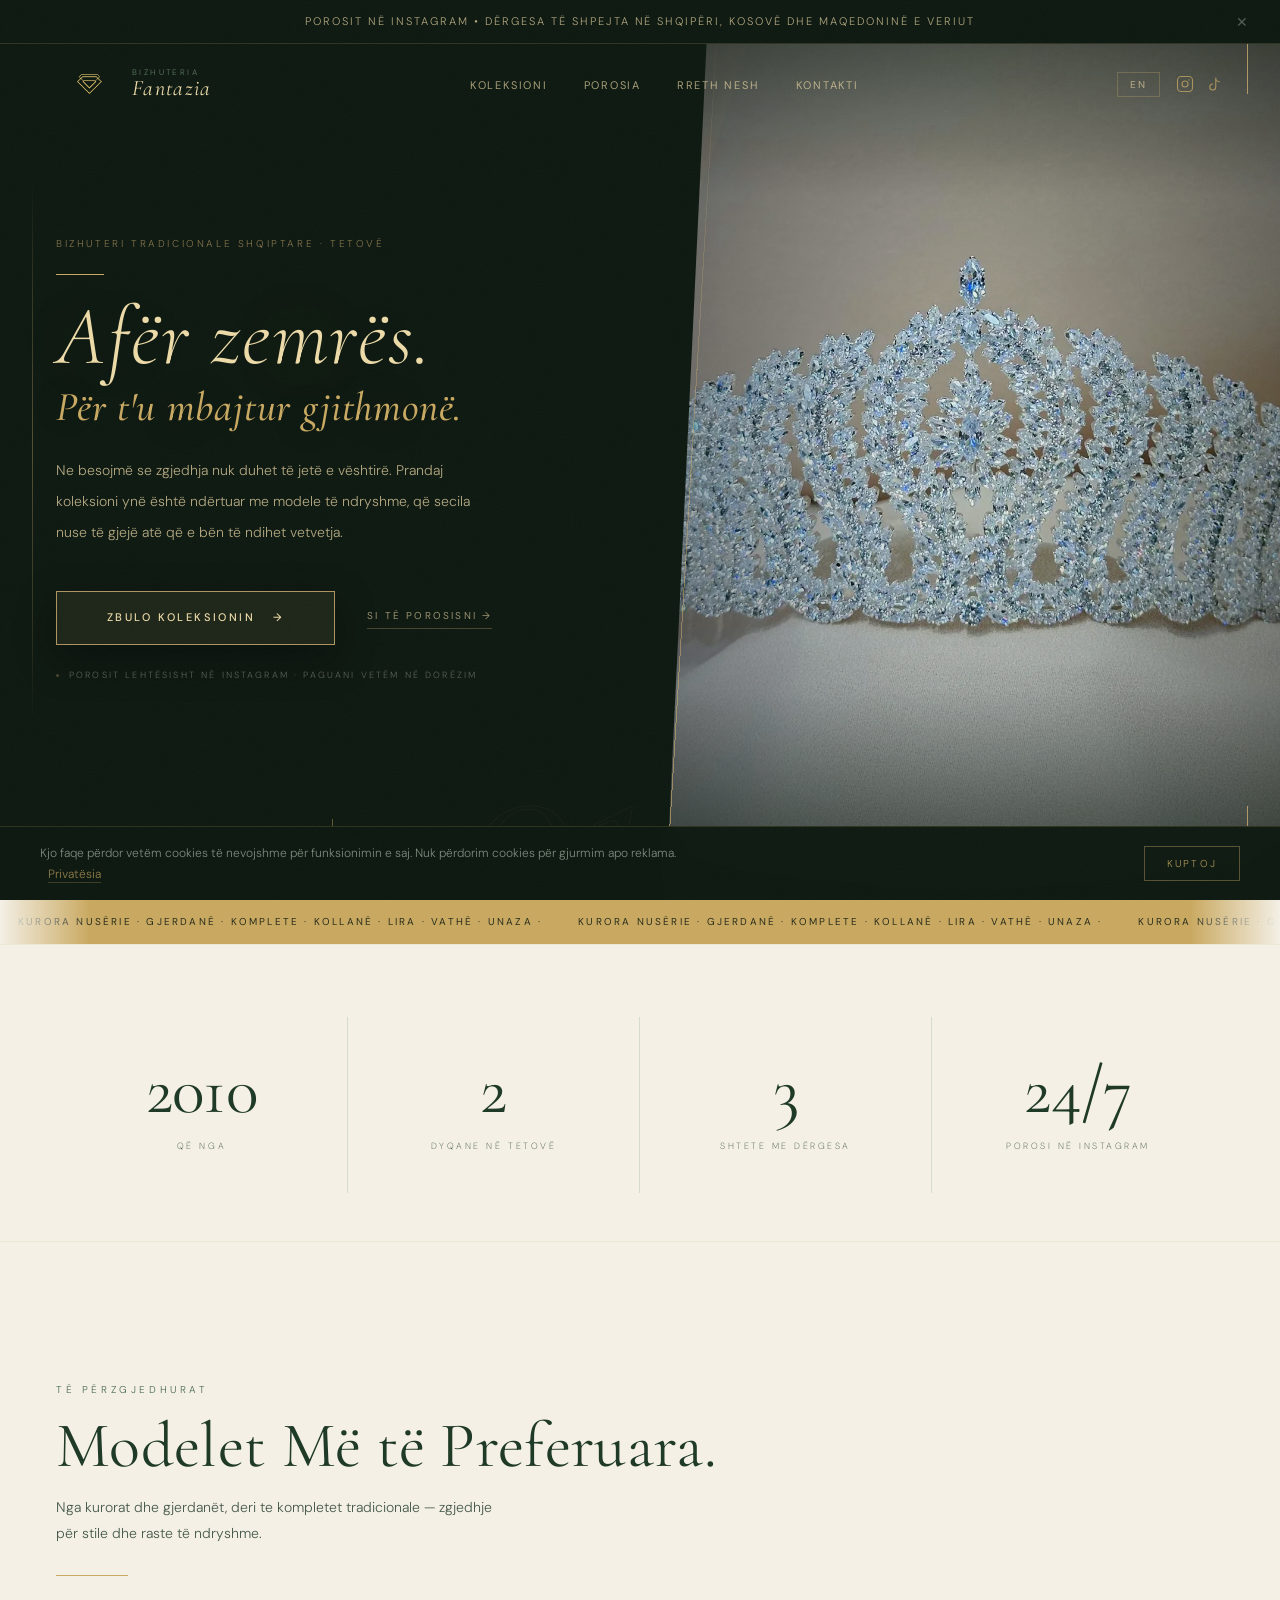
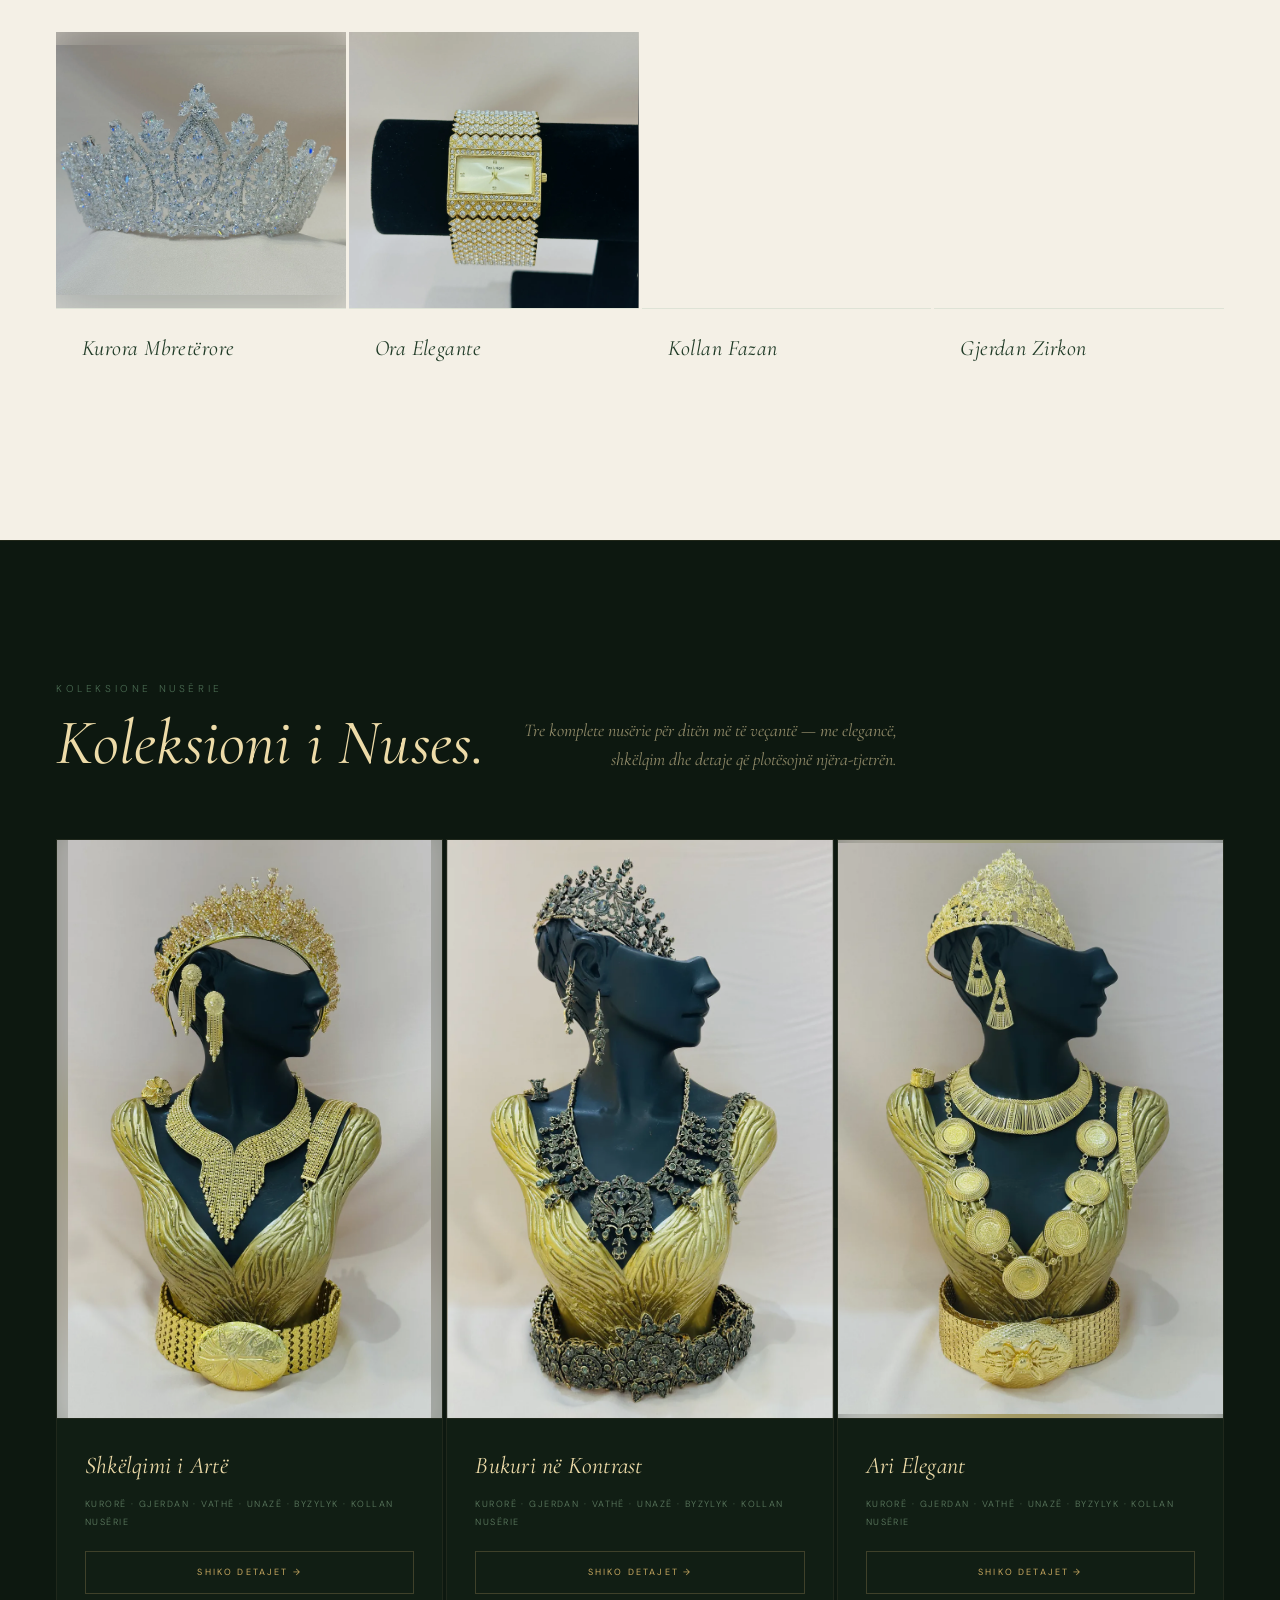
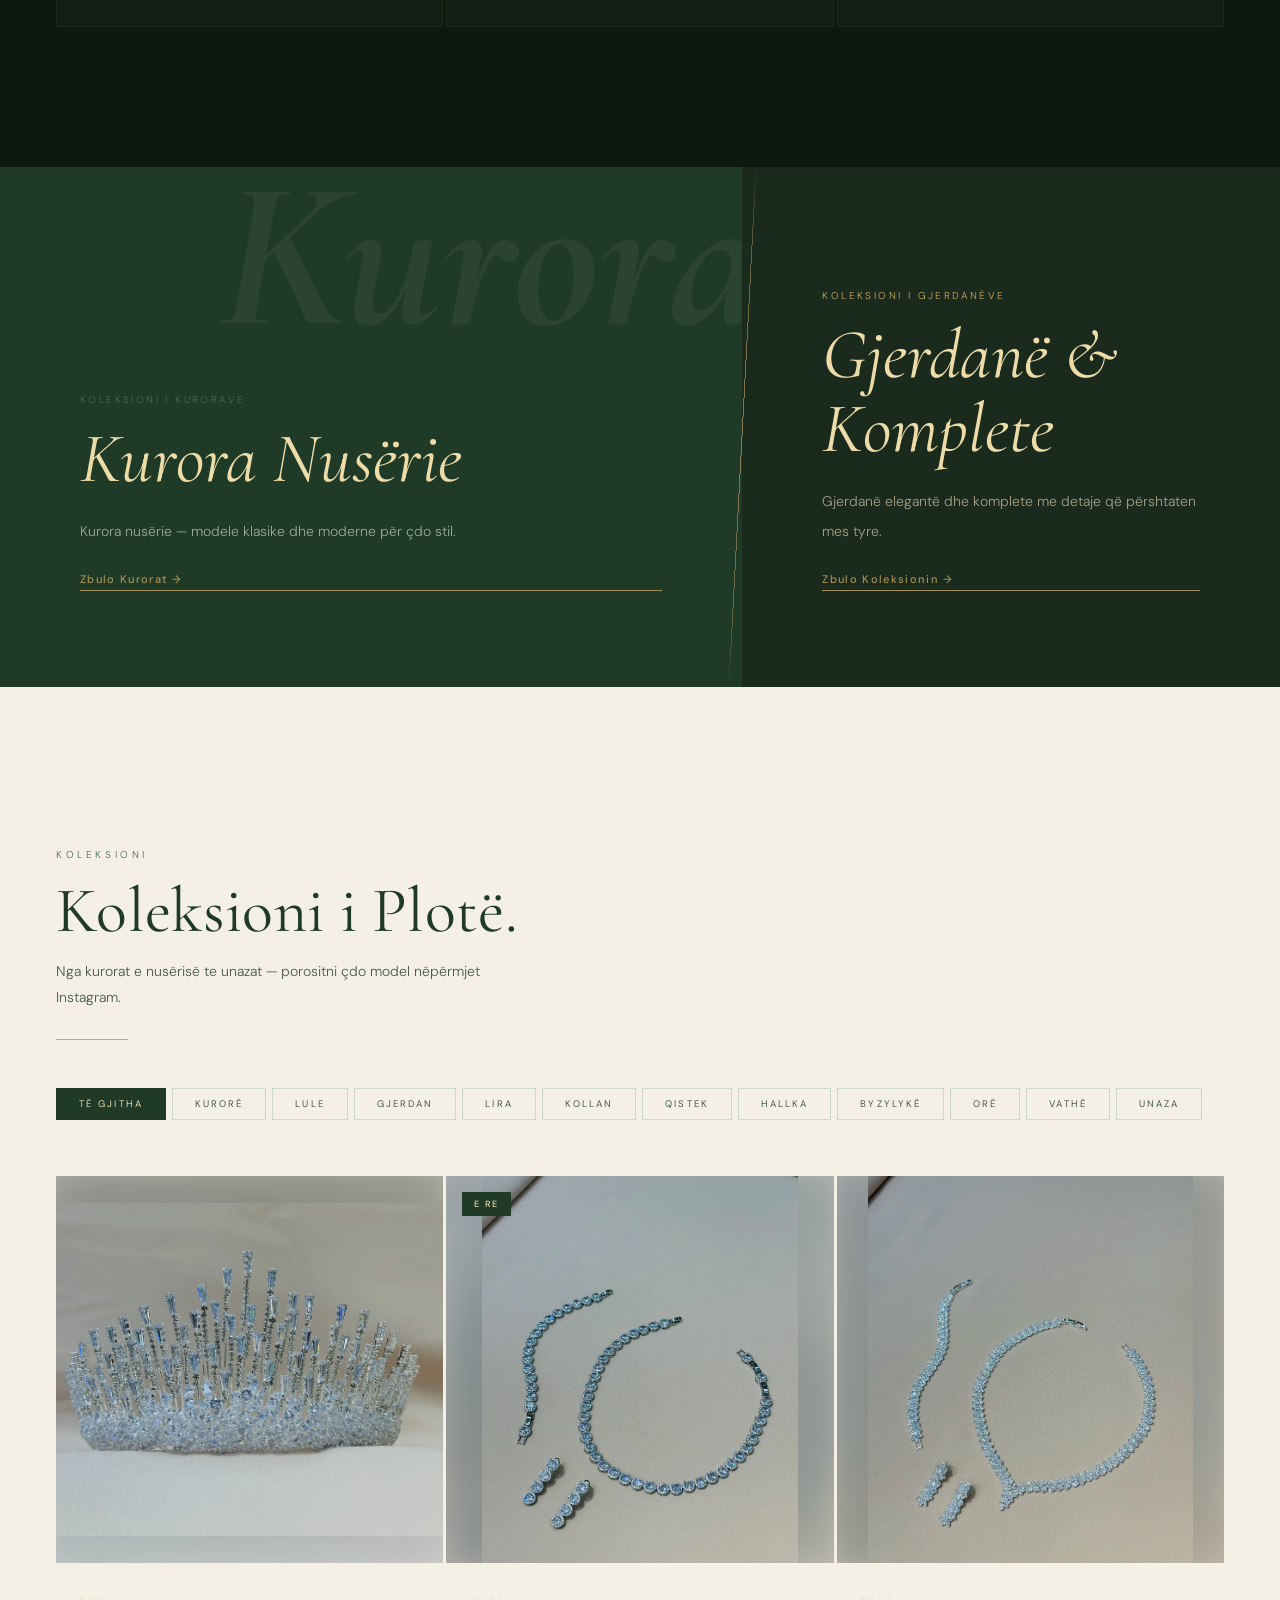
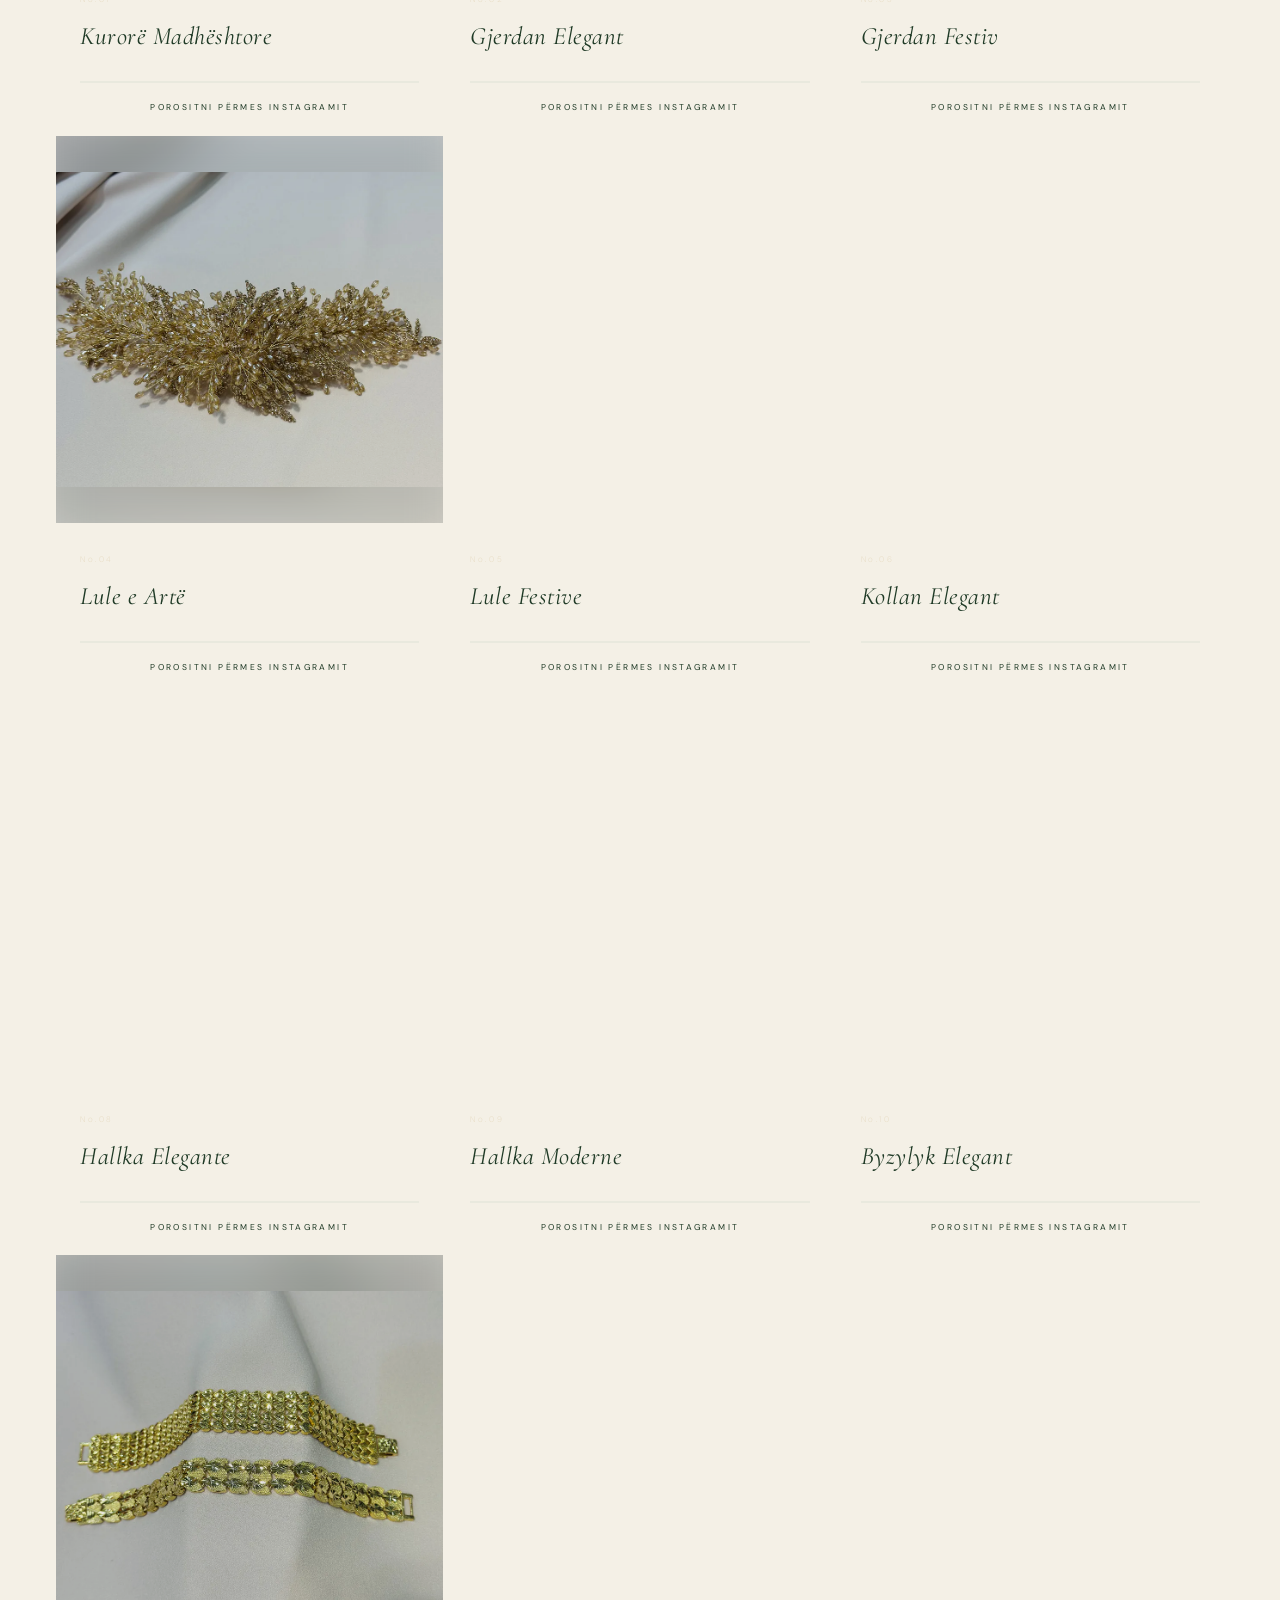
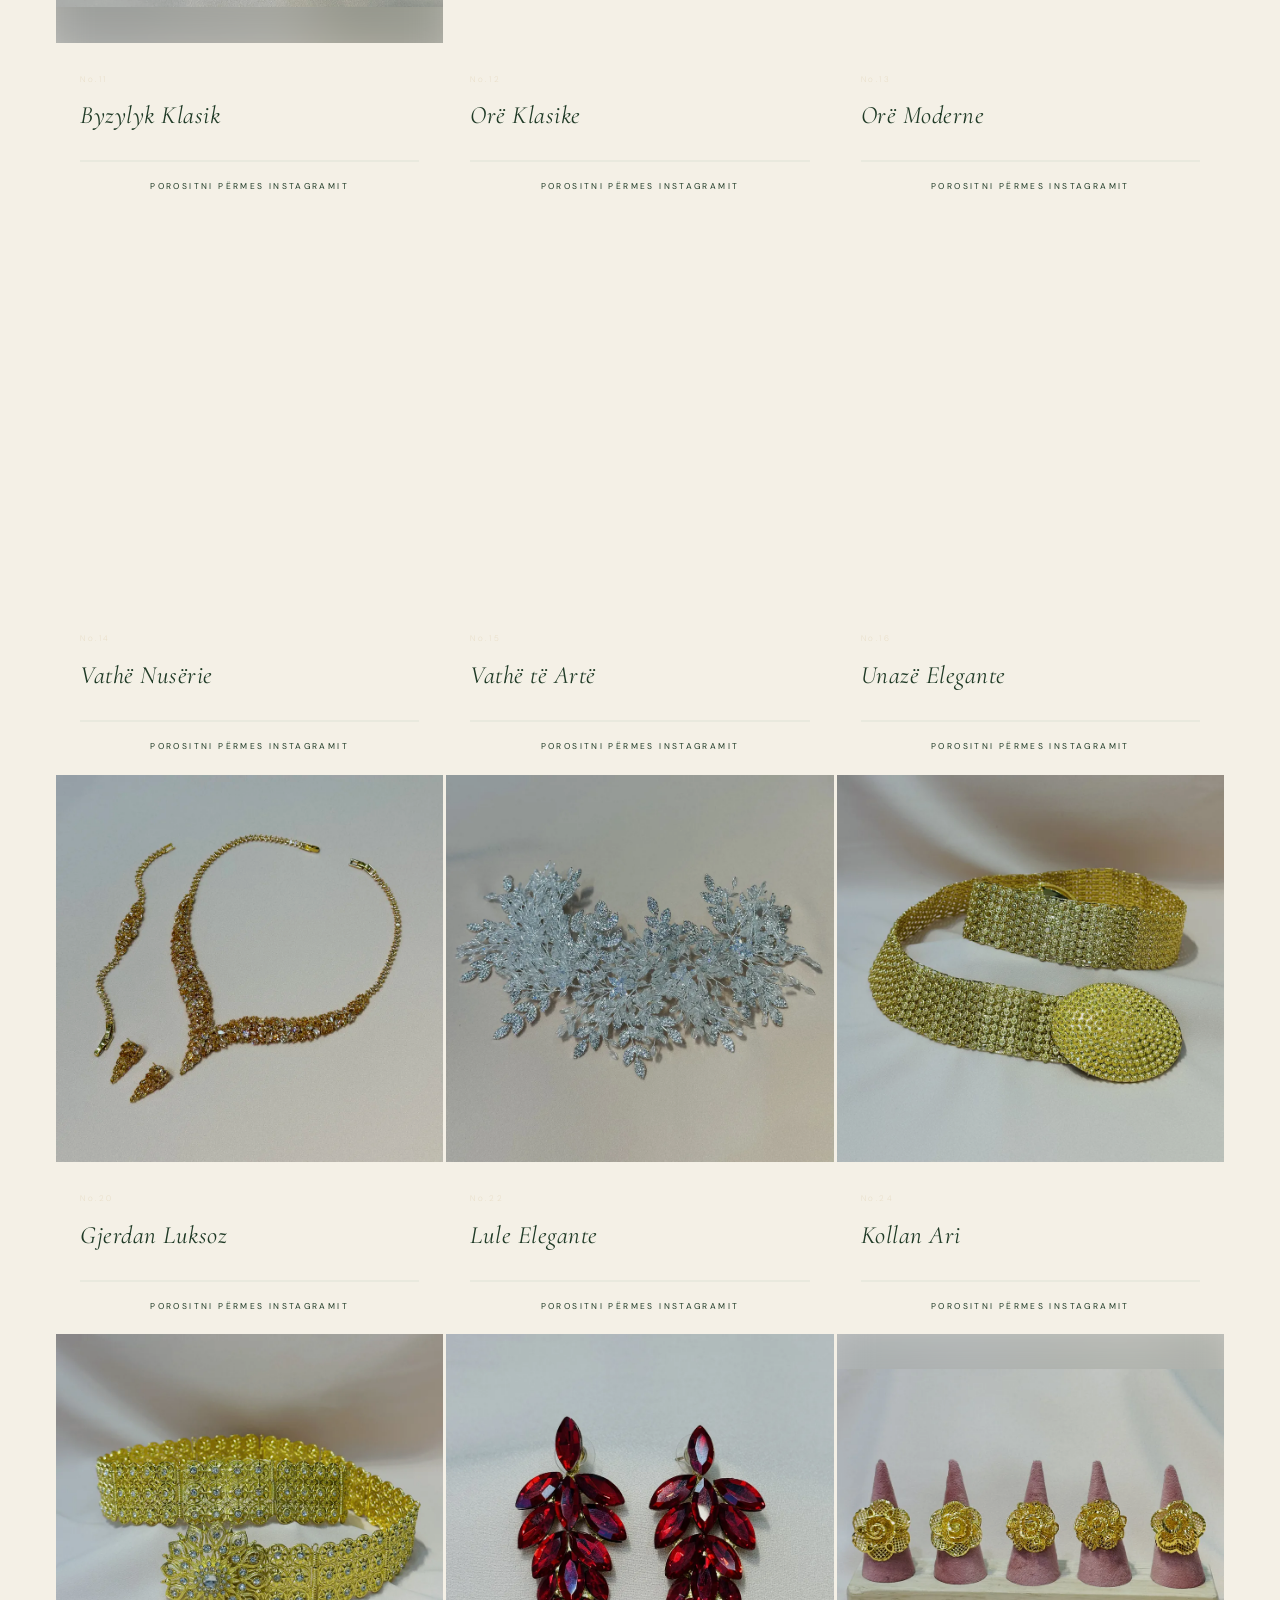
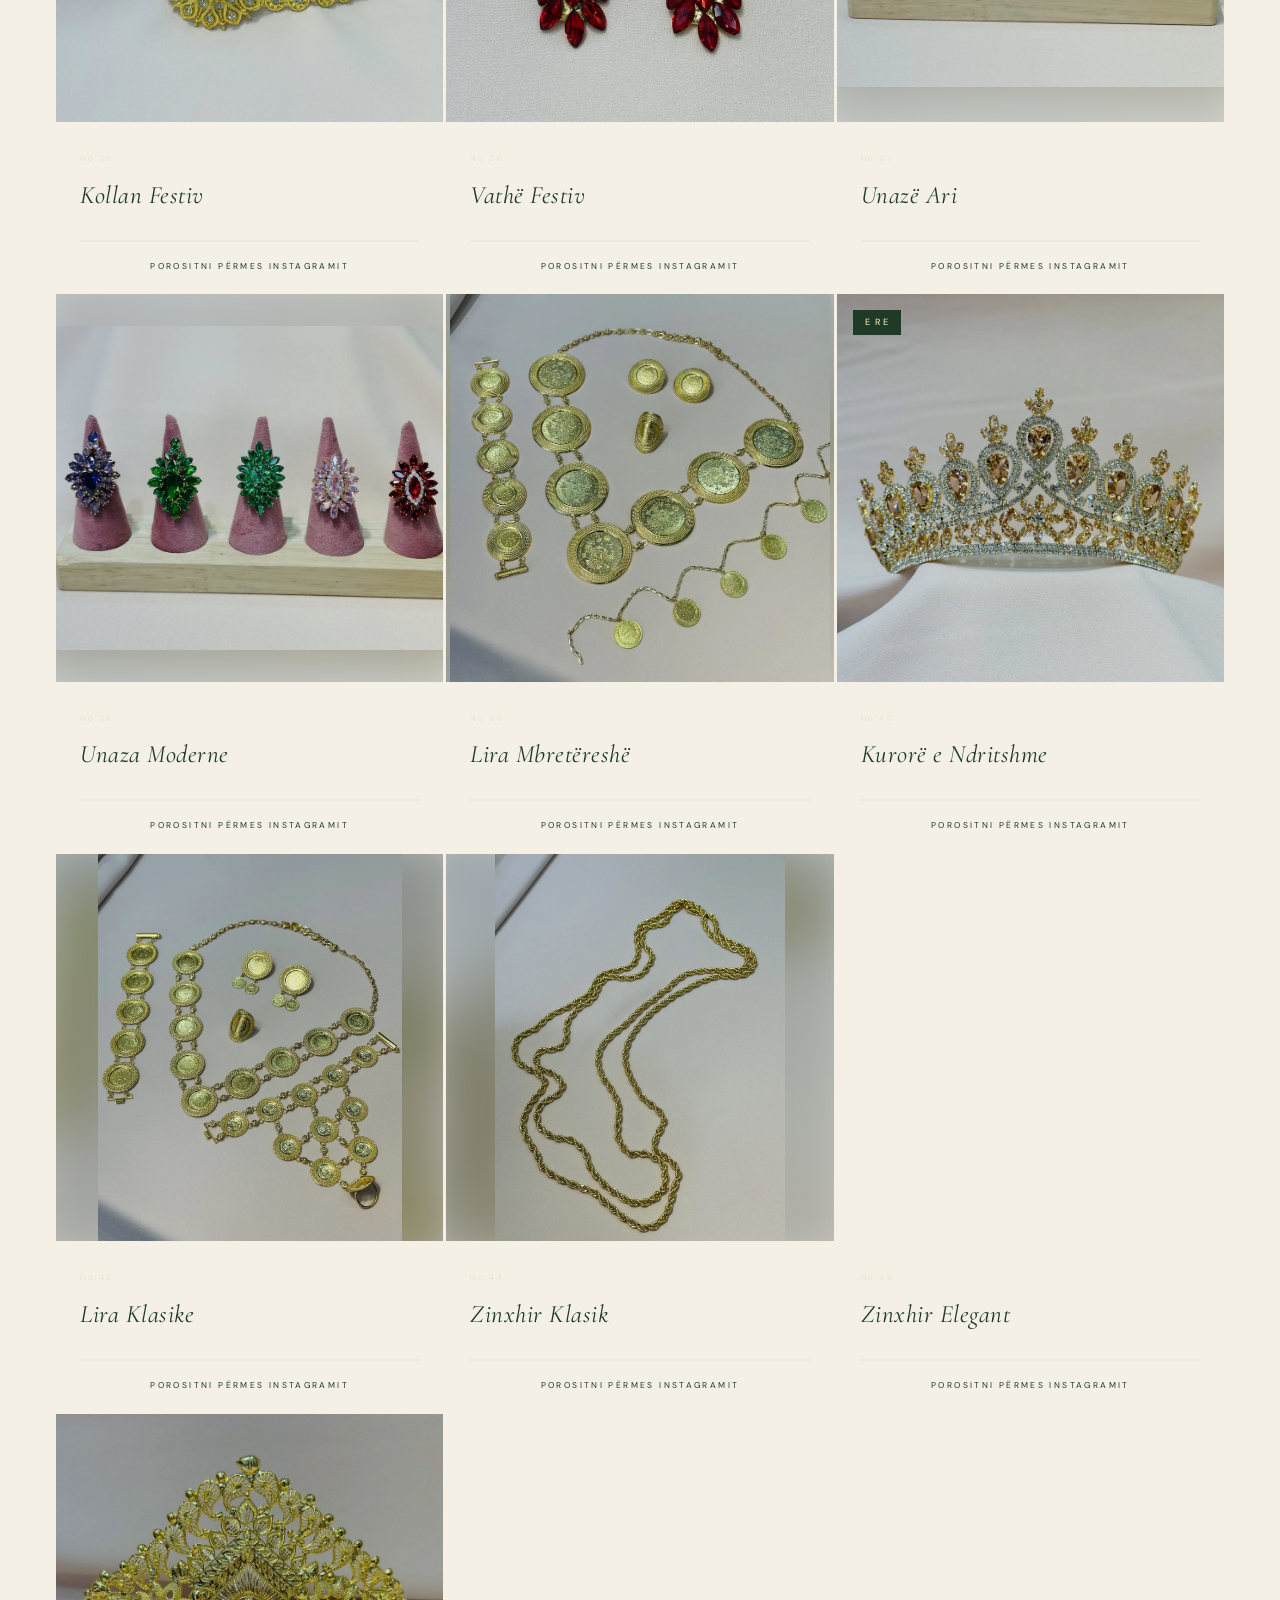
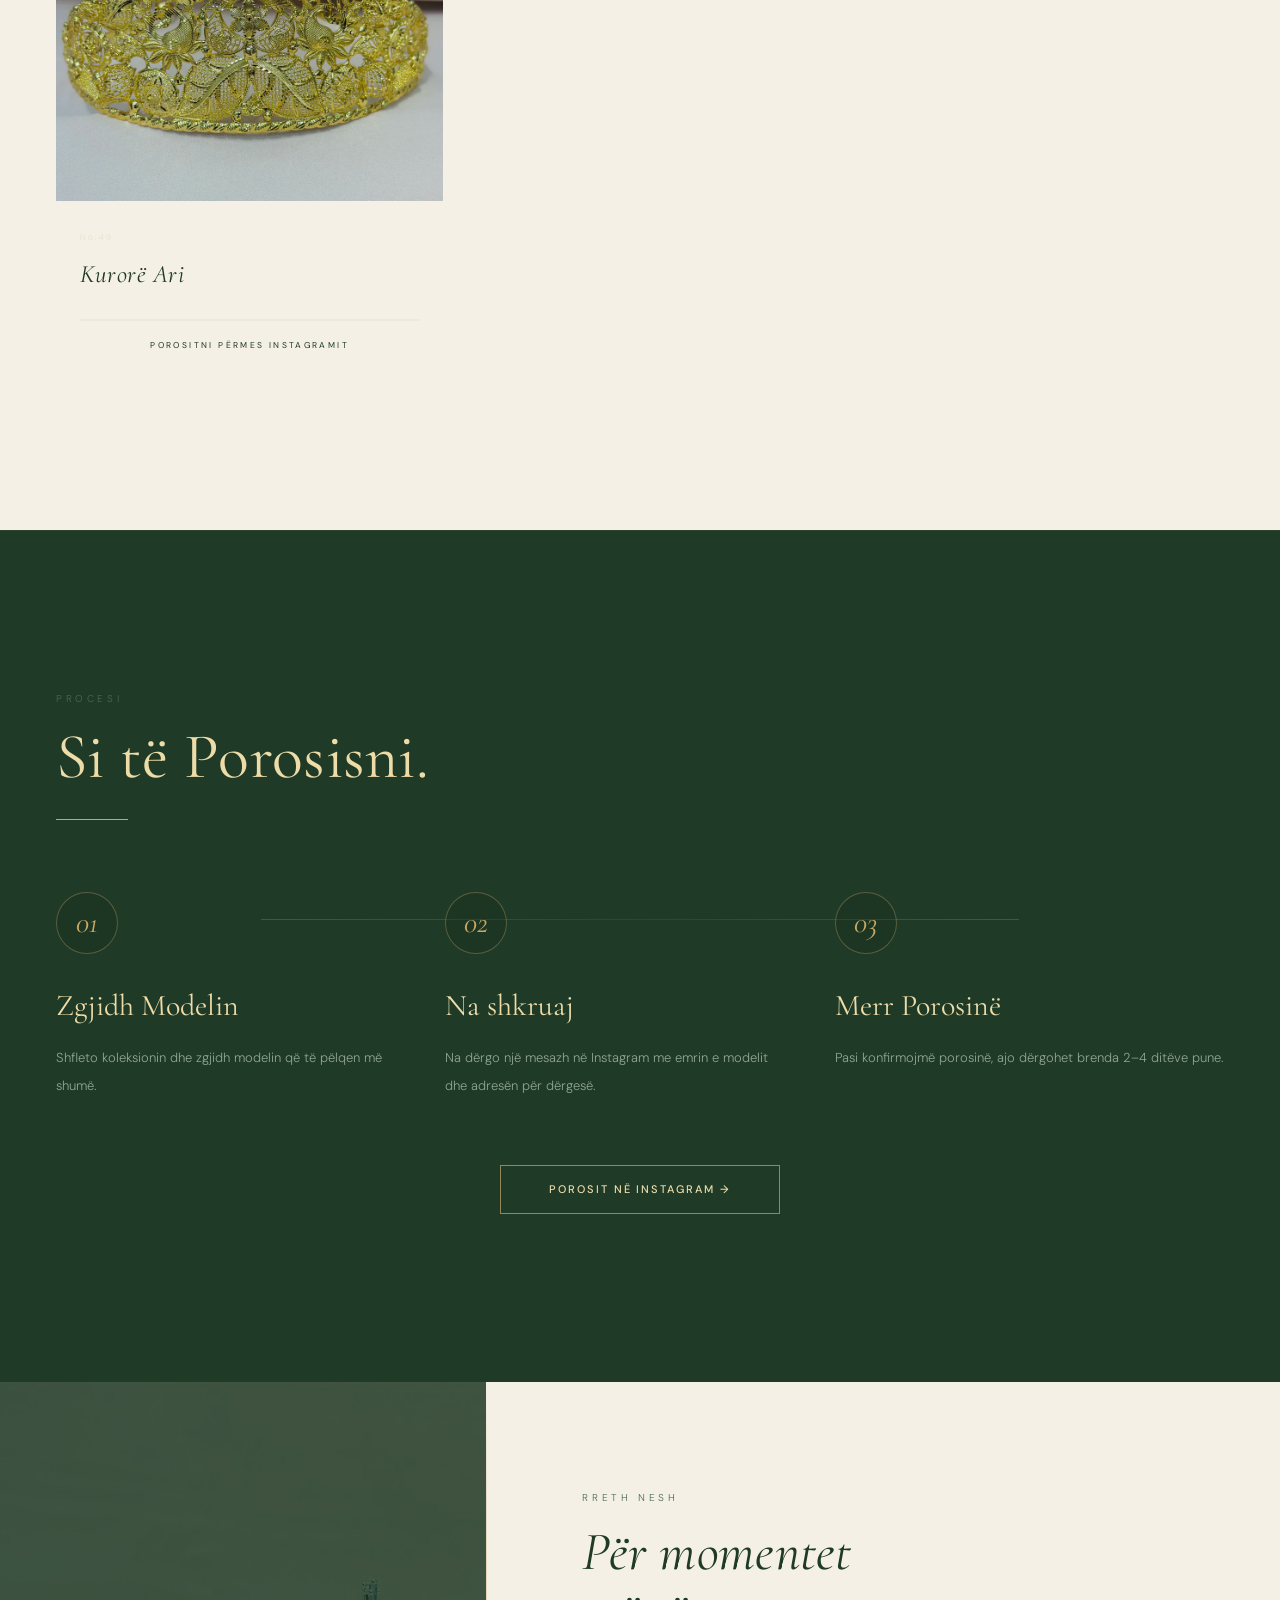
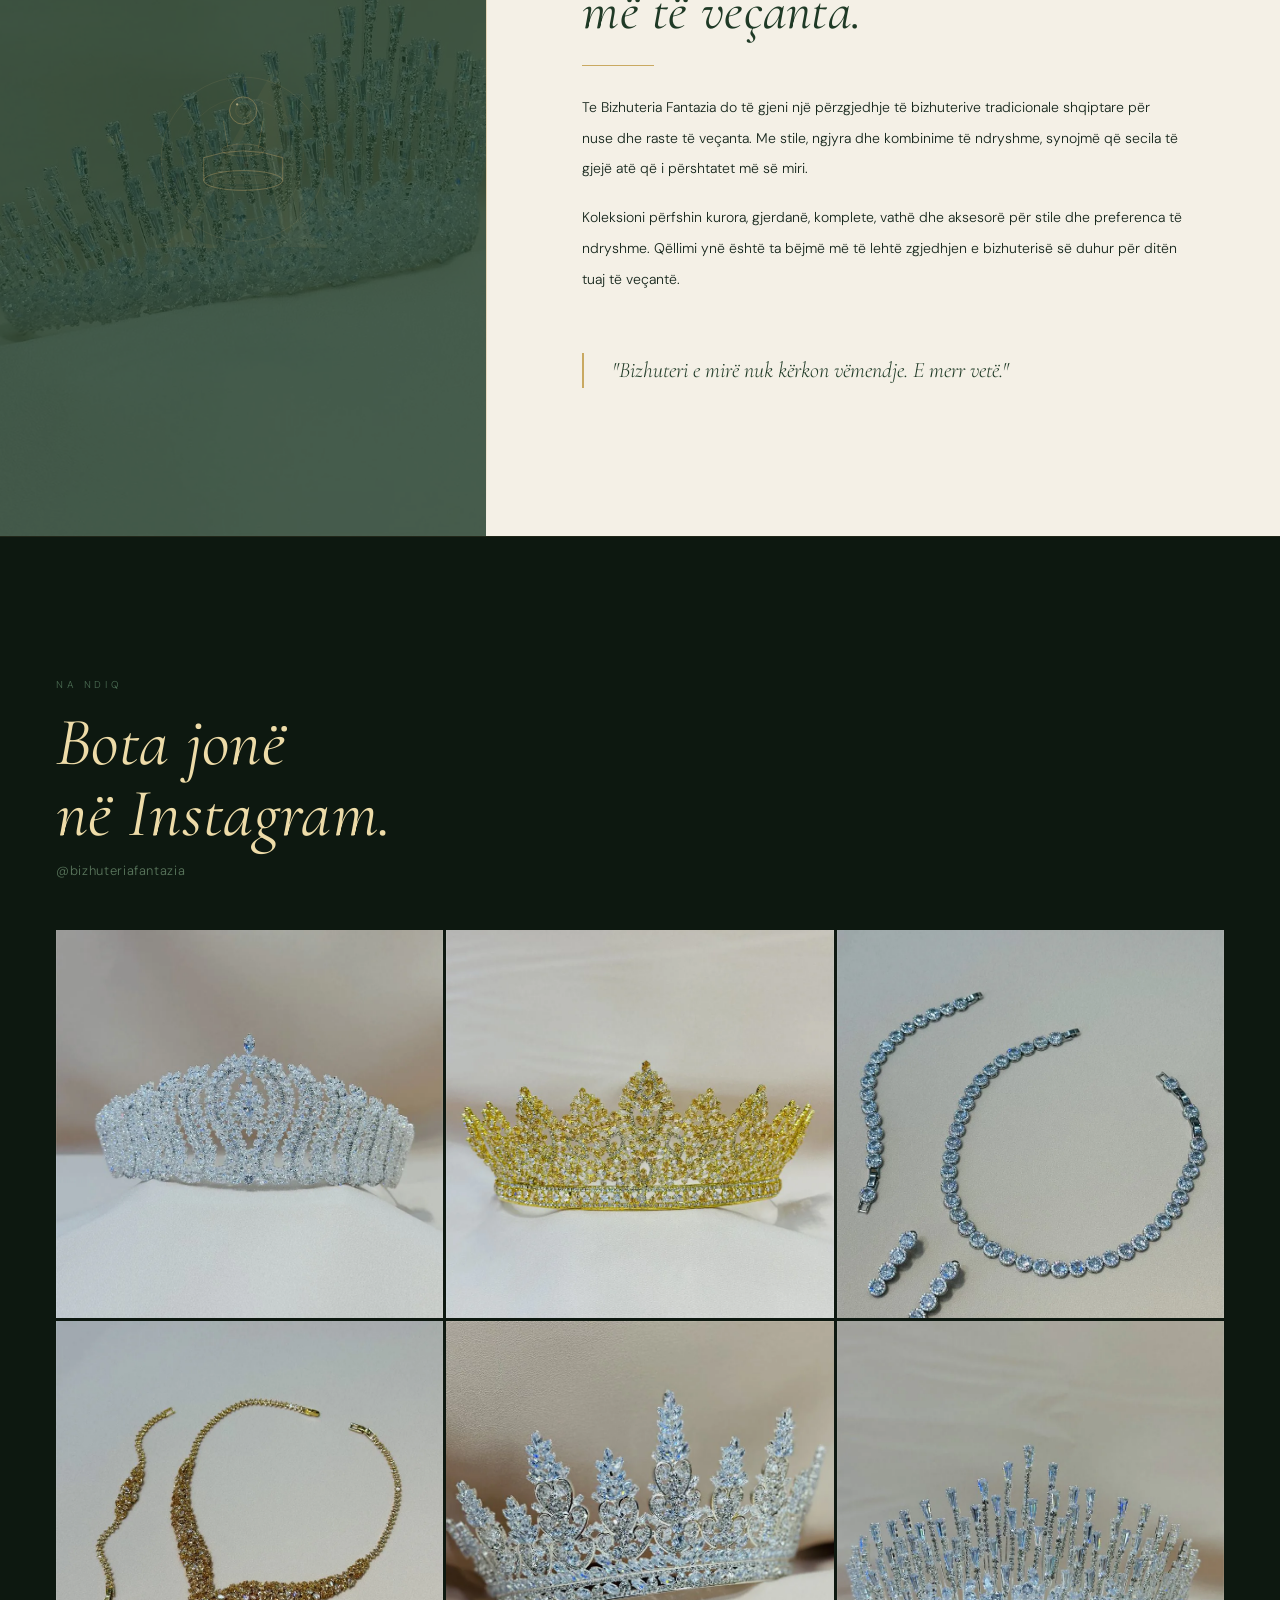
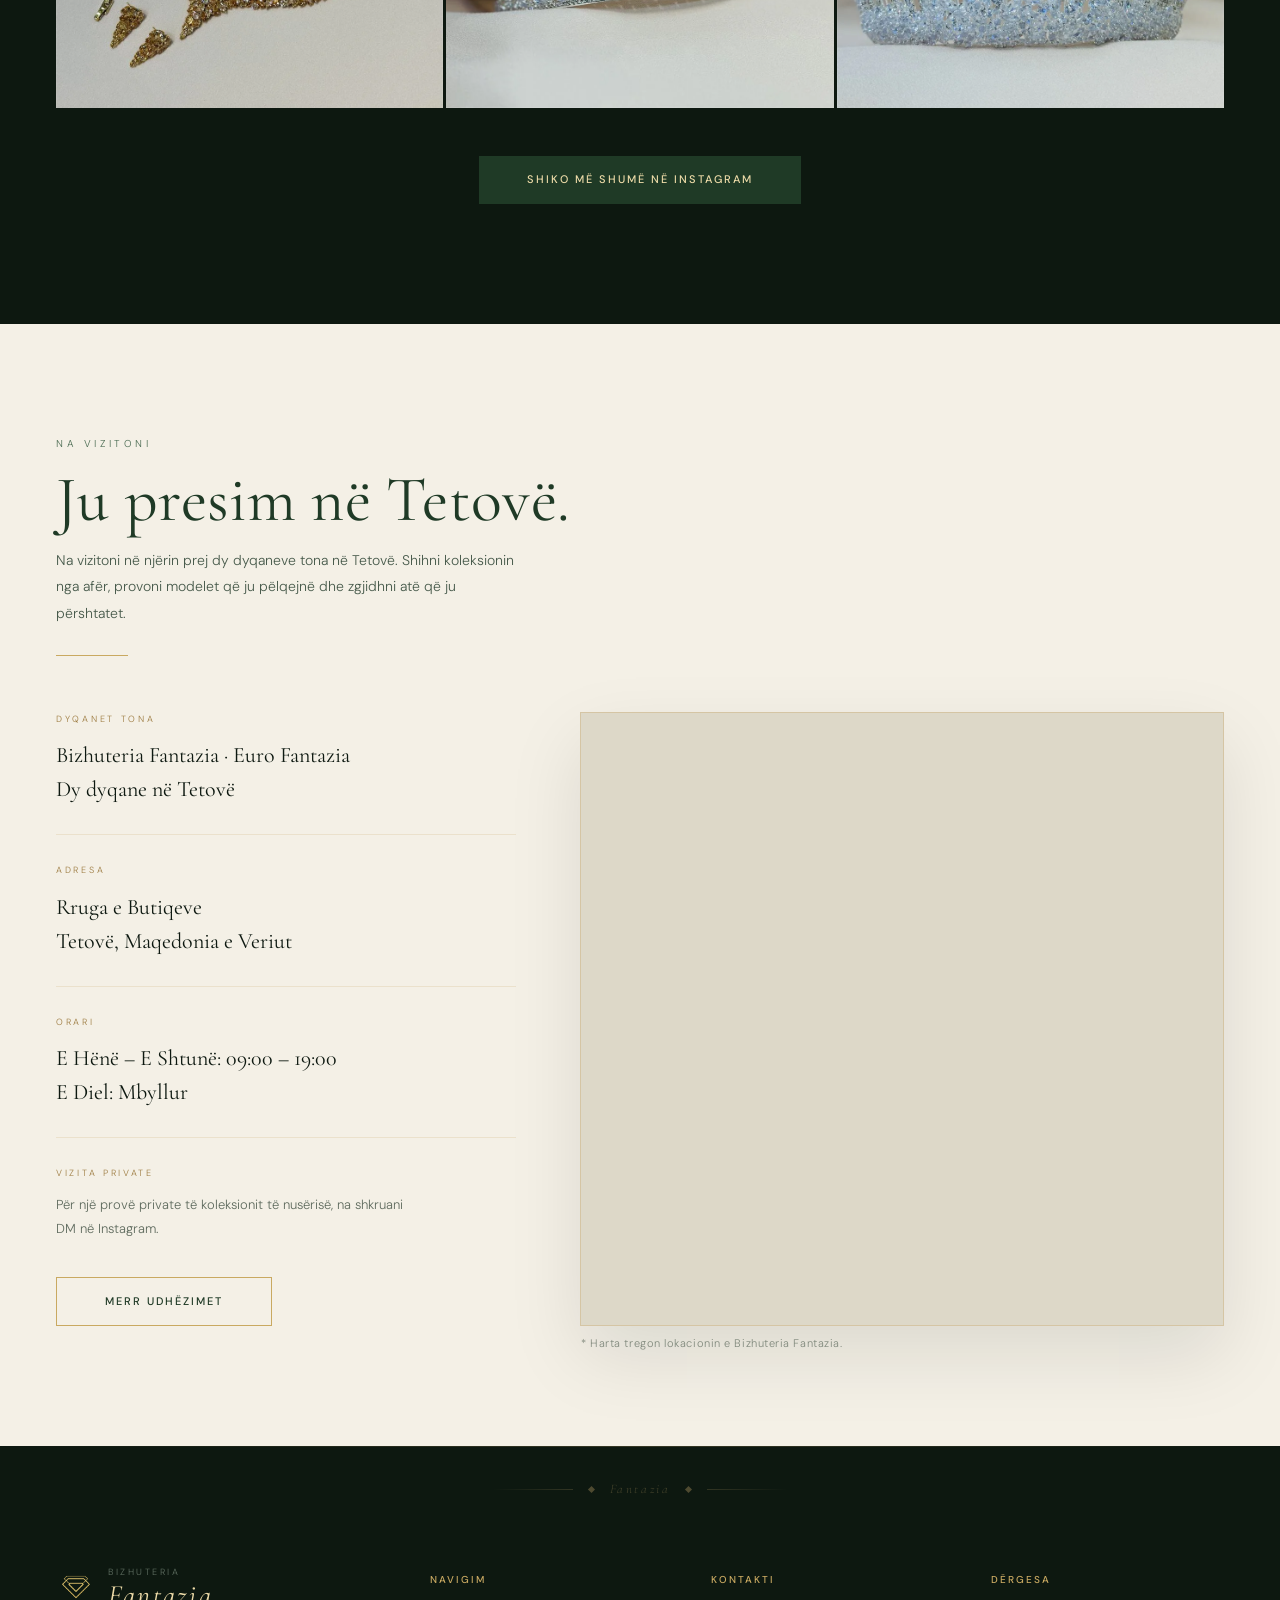
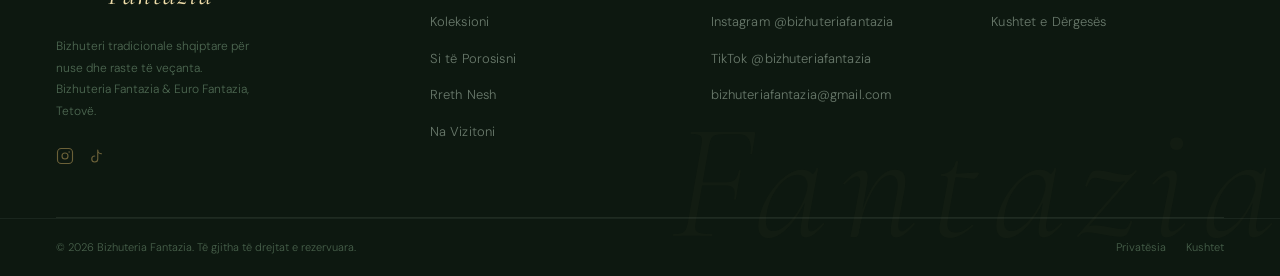
==== commit 999348bb: "Fixing final" ====
--- a/index.html
+++ b/index.html
@@ -32,7 +32,6 @@
   <link rel="preload" as="image" href="images/section/hero-mobile.webp" media="(max-width: 991px)" fetchpriority="high" type="image/webp">
   <link rel="preload" as="image" href="images/section/hero.webp" media="(min-width: 992px)" fetchpriority="high" type="image/webp">
   <link rel="stylesheet" href="index.css">
-  <!-- Canonical URL — replace with your real domain -->
   <link rel="canonical" href="https://bizhuteriafantazia.mk/">
   <!-- Google Search Console — replace content value with your verification code -->
   <!-- <meta name="google-site-verification" content="YOUR_CODE_HERE"> -->
@@ -141,7 +140,6 @@
 <nav id="nav">
   <div class="nav-inner">
     <a href="#" class="nav-logo">
-      <!-- Replace src with your logo file when ready -->
       <img src="images/icons/logo-240.png" alt="Bizhuteria Fantazia" class="nav-logo-img" width="66" height="44" onerror="this.style.display='none'">
       <span class="nav-logo-text">
         <span class="nav-logo-top">Bizhuteria</span>
@@ -363,6 +361,15 @@
     <span data-sq>Kurora Nusërie · Gjerdanë · Komplete · Kollanë · Lira · Vathë · Unaza ·</span>
     <span data-en>Bridal Crowns · Necklaces · Sets · Belts · Coin Necklaces · Earrings · Rings ·</span>
     <span data-mk>Невестински круни · Ѓердани · Комплети · Колани · Лири · Обетки · Прстени ·</span>
+    <span data-sq>Kurora Nusërie · Gjerdanë · Komplete · Kollanë · Lira · Vathë · Unaza ·</span>
+    <span data-en>Bridal Crowns · Necklaces · Sets · Belts · Coin Necklaces · Earrings · Rings ·</span>
+    <span data-mk>Невестински круни · Ѓердани · Комплети · Колани · Лири · Обетки · Прстени ·</span>
+    <span data-sq>Kurora Nusërie · Gjerdanë · Komplete · Kollanë · Lira · Vathë · Unaza ·</span>
+    <span data-en>Bridal Crowns · Necklaces · Sets · Belts · Coin Necklaces · Earrings · Rings ·</span>
+    <span data-mk>Невестински круни · Ѓердани · Комплети · Колани · Лири · Обетки · Прстени ·</span>
+    <span data-sq>Kurora Nusërie · Gjerdanë · Komplete · Kollanë · Lira · Vathë · Unaza ·</span>
+    <span data-en>Bridal Crowns · Necklaces · Sets · Belts · Coin Necklaces · Earrings · Rings ·</span>
+    <span data-mk>Невестински круни · Ѓердани · Комплети · Колани · Лири · Обетки · Прстени ·</span>
   </div>
 </div>
 
@@ -407,7 +414,6 @@
     <div class="na-track">
       <!-- NA 1: Kurora Mbretërore -->
       <div class="na-card reveal">
-        <div class="na-new-pill"><span data-sq>Kurorë</span><span data-en>Crown</span><span data-mk>Круна</span></div>
         <div class="na-visual bg-b">
           <img src="images/product-webp/Kuror%20Shum%20Shitur-1600.webp" alt="" class="prod-photo-bg" aria-hidden="true" loading="lazy" decoding="async">
           <img src="images/product-webp/Kuror%20Shum%20Shitur-1600.webp" alt="Kurora Mbretërore" class="prod-photo" loading="lazy" decoding="async">
@@ -420,15 +426,14 @@
         </a>
       </div>
 
-      <!-- NA 2: Ora Prestige -->
+      <!-- NA 2: Ora Elegante -->
       <div class="na-card reveal">
-        <div class="na-new-pill"><span data-sq>Orë</span><span data-en>Watch</span><span data-mk>Часовник</span></div>
         <div class="na-visual bg-d">
           <img src="images/product-webp/Or%20Shum%20Shitur-1600.webp" alt="" class="prod-photo-bg" aria-hidden="true" loading="lazy" decoding="async">
-          <img src="images/product-webp/Or%20Shum%20Shitur-1600.webp" alt="Ora Prestige" class="prod-photo" loading="lazy" decoding="async">
+          <img src="images/product-webp/Or%20Shum%20Shitur-1600.webp" alt="Ora Elegante" class="prod-photo" loading="lazy" decoding="async">
         </div>
         <div class="na-body">
-          <span class="na-name">Ora Prestige</span>
+          <span class="na-name">Ora Elegante</span>
         </div>
         <a href="https://instagram.com/bizhuteriafantazia" target="_blank" rel="noopener noreferrer" class="na-hover-cta">
           <span data-sq>Porositni përmes Instagramit</span><span data-en>Order via Instagram</span><span data-mk>Нарачајте преку Инстаграм</span>
@@ -437,7 +442,6 @@
 
       <!-- NA 3: Kollan Fazan -->
       <div class="na-card reveal">
-        <div class="na-new-pill"><span data-sq>Kollan</span><span data-en>Belt</span><span data-mk>Колан</span></div>
         <div class="na-visual bg-b">
           <img src="images/product-webp/Kollan%20Shum%20Shitur-1600.webp" alt="" class="prod-photo-bg" aria-hidden="true" loading="lazy" decoding="async">
           <img src="images/product-webp/Kollan%20Shum%20Shitur-1600.webp" alt="Kollan Fazan" class="prod-photo" loading="lazy" decoding="async">
@@ -450,15 +454,14 @@
         </a>
       </div>
 
-      <!-- NA 4: Gjerdani Kristal -->
+      <!-- NA 4: Gjerdan Zirkon -->
       <div class="na-card reveal">
-        <div class="na-new-pill"><span data-sq>Gjerdan</span><span data-en>Necklace</span><span data-mk>Ѓердан</span></div>
         <div class="na-visual bg-d">
           <img src="images/product-webp/Gjerdan%20Shum%20Shitur%201-1600.webp" alt="" class="prod-photo-bg" aria-hidden="true" loading="lazy" decoding="async">
-          <img src="images/product-webp/Gjerdan%20Shum%20Shitur%201-1600.webp" alt="Gjerdani Kristal" class="prod-photo" loading="lazy" decoding="async">
+          <img src="images/product-webp/Gjerdan%20Shum%20Shitur%201-1600.webp" alt="Gjerdan Zirkon" class="prod-photo" loading="lazy" decoding="async">
         </div>
         <div class="na-body">
-          <span class="na-name">Gjerdani Kristal</span>
+          <span class="na-name">Gjerdan Zirkon</span>
         </div>
         <a href="https://instagram.com/bizhuteriafantazia" target="_blank" rel="noopener noreferrer" class="na-hover-cta">
           <span data-sq>Porositni përmes Instagramit</span><span data-en>Order via Instagram</span><span data-mk>Нарачајте преку Инстаграм</span>
@@ -596,35 +599,16 @@
     </div>
 
     <div class="prod-grid" id="pgrid">
-      <!-- 01 — crowns: White -->
-      <div class="prod-card prod-card--featured reveal" data-cat="crowns bestseller" data-preview="1">
-        <span class="prod-badge badge-best"><span data-sq>Shumë i Shitur</span><span data-en>Best Seller</span><span data-mk>Најпродавано</span></span>
-        <div class="prod-visual bg-a">
-          <img src="images/product-webp/Kuror%20Shum%20Shitur-1600.webp" alt="" class="prod-photo-bg" aria-hidden="true" loading="lazy" decoding="async">
-          <img src="images/product-webp/Kuror%20Shum%20Shitur-1600.webp" alt="Kurora Mbretërore — Kurorë E Bardhë" class="prod-photo" loading="lazy" decoding="async">
-          <div class="prod-overlay"><span><span data-sq>Porositni përmes Instagramit</span><span data-en>Order via Instagram</span><span data-mk>Нарачајте преку Инстаграм</span></span></div>
-        </div>
-        <div class="prod-body">
-          <div class="prod-row1">
-            <span class="prod-name">Kurora Mbretërore</span>
-          </div>
-          <span class="prod-cat"><span data-sq>Kurorë · E Bardhë</span><span data-en>Crown · White</span><span data-mk>Круна · Бела</span></span>
-          <a href="https://instagram.com/bizhuteriafantazia" target="_blank" rel="noopener noreferrer" class="prod-btn">
-            <span data-sq>Porositni përmes Instagramit</span><span data-en>Order via Instagram</span><span data-mk>Нарачајте преку Инстаграм</span>
-          </a>
-        </div>
-      </div>
-
       <!-- 02 — crowns: White -->
-      <div class="prod-card reveal" data-cat="crowns">
+      <div class="prod-card reveal" data-cat="crowns" data-preview="1">
         <div class="prod-visual bg-b">
           <img src="images/product-webp/Kuror%20e%20Bardh%201-900.webp" alt="" class="prod-photo-bg" aria-hidden="true" loading="lazy" decoding="async">
-          <img src="images/product-webp/Kuror%20e%20Bardh%201-900.webp" alt="Kurorë Perla — Kurorë E Bardhë" class="prod-photo" loading="lazy" decoding="async">
-          <div class="prod-overlay"><span><span data-sq>Porositni përmes Instagramit</span><span data-en>Order via Instagram</span><span data-mk>Нарачајте преку Инстаграм</span></span></div>
-        </div>
-        <div class="prod-body">
-          <div class="prod-row1">
-            <span class="prod-name">Kurorë Perla</span>
+          <img src="images/product-webp/Kuror%20e%20Bardh%201-900.webp" alt="Kurorë Madhështore — Kurorë E Bardhë" class="prod-photo" loading="lazy" decoding="async">
+          <div class="prod-overlay"><span><span data-sq>Porositni përmes Instagramit</span><span data-en>Order via Instagram</span><span data-mk>Нарачајте преку Инстаграм</span></span></div>
+        </div>
+        <div class="prod-body">
+          <div class="prod-row1">
+            <span class="prod-name">Kurorë Madhështore</span>
           </div>
           <span class="prod-cat"><span data-sq>Kurorë · E Bardhë</span><span data-en>Crown · White</span><span data-mk>Круна · Бела</span></span>
           <a href="https://instagram.com/bizhuteriafantazia" target="_blank" rel="noopener noreferrer" class="prod-btn">
@@ -638,12 +622,12 @@
         <span class="prod-badge badge-new"><span data-sq>E Re</span><span data-en>New</span><span data-mk>Ново</span></span>
         <div class="prod-visual bg-c">
           <img src="images/product-webp/Gjerdan%20i%20Bardh%201-900.webp" alt="" class="prod-photo-bg" aria-hidden="true" loading="lazy" decoding="async">
-          <img src="images/product-webp/Gjerdan%20i%20Bardh%201-900.webp" alt="Gjerdan Perla — Gjerdan I Bardhë" class="prod-photo" loading="lazy" decoding="async">
-          <div class="prod-overlay"><span><span data-sq>Porositni përmes Instagramit</span><span data-en>Order via Instagram</span><span data-mk>Нарачајте преку Инстаграм</span></span></div>
-        </div>
-        <div class="prod-body">
-          <div class="prod-row1">
-            <span class="prod-name">Gjerdan Perla</span>
+          <img src="images/product-webp/Gjerdan%20i%20Bardh%201-900.webp" alt="Gjerdan Elegant — Gjerdan I Bardhë" class="prod-photo" loading="lazy" decoding="async">
+          <div class="prod-overlay"><span><span data-sq>Porositni përmes Instagramit</span><span data-en>Order via Instagram</span><span data-mk>Нарачајте преку Инстаграм</span></span></div>
+        </div>
+        <div class="prod-body">
+          <div class="prod-row1">
+            <span class="prod-name">Gjerdan Elegant</span>
           </div>
           <span class="prod-cat"><span data-sq>Gjerdan · I Bardhë</span><span data-en>Necklace · White</span><span data-mk>Ѓердан · Бел</span></span>
           <a href="https://instagram.com/bizhuteriafantazia" target="_blank" rel="noopener noreferrer" class="prod-btn">
@@ -653,15 +637,15 @@
       </div>
 
       <!-- 04 — necklaces: White -->
-      <div class="prod-card reveal" data-cat="necklaces">
+      <div class="prod-card reveal" data-cat="necklaces" data-preview="1">
         <div class="prod-visual bg-d">
           <img src="images/product-webp/Gjerdan%20i%20Bardh%202-900.webp" alt="" class="prod-photo-bg" aria-hidden="true" loading="lazy" decoding="async">
-          <img src="images/product-webp/Gjerdan%20i%20Bardh%202-900.webp" alt="Gjerdan Sedef — Gjerdan I Bardhë" class="prod-photo" loading="lazy" decoding="async">
-          <div class="prod-overlay"><span><span data-sq>Porositni përmes Instagramit</span><span data-en>Order via Instagram</span><span data-mk>Нарачајте преку Инстаграм</span></span></div>
-        </div>
-        <div class="prod-body">
-          <div class="prod-row1">
-            <span class="prod-name">Gjerdan Sedef</span>
+          <img src="images/product-webp/Gjerdan%20i%20Bardh%202-900.webp" alt="Gjerdan Festiv — Gjerdan I Bardhë" class="prod-photo" loading="lazy" decoding="async">
+          <div class="prod-overlay"><span><span data-sq>Porositni përmes Instagramit</span><span data-en>Order via Instagram</span><span data-mk>Нарачајте преку Инстаграм</span></span></div>
+        </div>
+        <div class="prod-body">
+          <div class="prod-row1">
+            <span class="prod-name">Gjerdan Festiv</span>
           </div>
           <span class="prod-cat"><span data-sq>Gjerdan · I Bardhë</span><span data-en>Necklace · White</span><span data-mk>Ѓердан · Бел</span></span>
           <a href="https://instagram.com/bizhuteriafantazia" target="_blank" rel="noopener noreferrer" class="prod-btn">
@@ -674,12 +658,12 @@
       <div class="prod-card reveal" data-cat="lule" data-preview="1">
         <div class="prod-visual bg-a">
           <img src="images/product-webp/Lule%20Verdh%201-900.webp" alt="" class="prod-photo-bg" aria-hidden="true" loading="lazy" decoding="async">
-          <img src="images/product-webp/Lule%20Verdh%201-900.webp" alt="Lule Dielli — Lule E Verdhë" class="prod-photo" loading="lazy" decoding="async">
-          <div class="prod-overlay"><span><span data-sq>Porositni përmes Instagramit</span><span data-en>Order via Instagram</span><span data-mk>Нарачајте преку Инстаграм</span></span></div>
-        </div>
-        <div class="prod-body">
-          <div class="prod-row1">
-            <span class="prod-name">Lule Dielli</span>
+          <img src="images/product-webp/Lule%20Verdh%201-900.webp" alt="Lule e Artë — Lule E Verdhë" class="prod-photo" loading="lazy" decoding="async">
+          <div class="prod-overlay"><span><span data-sq>Porositni përmes Instagramit</span><span data-en>Order via Instagram</span><span data-mk>Нарачајте преку Инстаграм</span></span></div>
+        </div>
+        <div class="prod-body">
+          <div class="prod-row1">
+            <span class="prod-name">Lule e Artë</span>
           </div>
           <span class="prod-cat"><span data-sq>Lule · E Verdhë</span><span data-en>Hair Flower · Yellow Gold</span><span data-mk>Цвет · Жолт</span></span>
           <a href="https://instagram.com/bizhuteriafantazia" target="_blank" rel="noopener noreferrer" class="prod-btn">
@@ -692,12 +676,12 @@
       <div class="prod-card reveal" data-cat="lule" data-preview="1">
         <div class="prod-visual bg-b">
           <img src="images/product-webp/Lule%20Verdh%202-900.webp" alt="" class="prod-photo-bg" aria-hidden="true" loading="lazy" decoding="async">
-          <img src="images/product-webp/Lule%20Verdh%202-900.webp" alt="Lule Mimozë — Lule E Verdhë" class="prod-photo" loading="lazy" decoding="async">
-          <div class="prod-overlay"><span><span data-sq>Porositni përmes Instagramit</span><span data-en>Order via Instagram</span><span data-mk>Нарачајте преку Инстаграм</span></span></div>
-        </div>
-        <div class="prod-body">
-          <div class="prod-row1">
-            <span class="prod-name">Lule Mimozë</span>
+          <img src="images/product-webp/Lule%20Verdh%202-900.webp" alt="Lule Festive — Lule E Verdhë" class="prod-photo" loading="lazy" decoding="async">
+          <div class="prod-overlay"><span><span data-sq>Porositni përmes Instagramit</span><span data-en>Order via Instagram</span><span data-mk>Нарачајте преку Инстаграм</span></span></div>
+        </div>
+        <div class="prod-body">
+          <div class="prod-row1">
+            <span class="prod-name">Lule Festive</span>
           </div>
           <span class="prod-cat"><span data-sq>Lule · E Verdhë</span><span data-en>Hair Flower · Yellow Gold</span><span data-mk>Цвет · Жолт</span></span>
           <a href="https://instagram.com/bizhuteriafantazia" target="_blank" rel="noopener noreferrer" class="prod-btn">
@@ -710,12 +694,12 @@
       <div class="prod-card reveal" data-cat="kollan" data-preview="1">
         <div class="prod-visual bg-c">
           <img src="images/product-webp/Kollan%20Bardh%201-900.webp" alt="" class="prod-photo-bg" aria-hidden="true" loading="lazy" decoding="async">
-          <img src="images/product-webp/Kollan%20Bardh%201-900.webp" alt="Kollan Perla — Kollan I Bardhë" class="prod-photo" loading="lazy" decoding="async">
-          <div class="prod-overlay"><span><span data-sq>Porositni përmes Instagramit</span><span data-en>Order via Instagram</span><span data-mk>Нарачајте преку Инстаграм</span></span></div>
-        </div>
-        <div class="prod-body">
-          <div class="prod-row1">
-            <span class="prod-name">Kollan Perla</span>
+          <img src="images/product-webp/Kollan%20Bardh%201-900.webp" alt="Kollan Elegant — Kollan I Bardhë" class="prod-photo" loading="lazy" decoding="async">
+          <div class="prod-overlay"><span><span data-sq>Porositni përmes Instagramit</span><span data-en>Order via Instagram</span><span data-mk>Нарачајте преку Инстаграм</span></span></div>
+        </div>
+        <div class="prod-body">
+          <div class="prod-row1">
+            <span class="prod-name">Kollan Elegant</span>
           </div>
           <span class="prod-cat"><span data-sq>Kollan · I Bardhë</span><span data-en>Belt · White</span><span data-mk>Колан · Бел</span></span>
           <a href="https://instagram.com/bizhuteriafantazia" target="_blank" rel="noopener noreferrer" class="prod-btn">
@@ -728,12 +712,12 @@
       <div class="prod-card reveal" data-cat="kollan">
         <div class="prod-visual bg-d">
           <img src="images/product-webp/Kollan%20Elmaz%201-900.webp" alt="" class="prod-photo-bg" aria-hidden="true" loading="lazy" decoding="async">
-          <img src="images/product-webp/Kollan%20Elmaz%201-900.webp" alt="Kollan Oniks — Kollan I Zi" class="prod-photo" loading="lazy" decoding="async">
-          <div class="prod-overlay"><span><span data-sq>Porositni përmes Instagramit</span><span data-en>Order via Instagram</span><span data-mk>Нарачајте преку Инстаграм</span></span></div>
-        </div>
-        <div class="prod-body">
-          <div class="prod-row1">
-            <span class="prod-name">Kollan Oniks</span>
+          <img src="images/product-webp/Kollan%20Elmaz%201-900.webp" alt="Kollan Modern — Kollan I Zi" class="prod-photo" loading="lazy" decoding="async">
+          <div class="prod-overlay"><span><span data-sq>Porositni përmes Instagramit</span><span data-en>Order via Instagram</span><span data-mk>Нарачајте преку Инстаграм</span></span></div>
+        </div>
+        <div class="prod-body">
+          <div class="prod-row1">
+            <span class="prod-name">Kollan Modern</span>
           </div>
           <span class="prod-cat"><span data-sq>Kollan · I Zi</span><span data-en>Belt · Black</span><span data-mk>Колан · Црн</span></span>
           <a href="https://instagram.com/bizhuteriafantazia" target="_blank" rel="noopener noreferrer" class="prod-btn">
@@ -782,12 +766,12 @@
       <div class="prod-card reveal" data-cat="bracelets" data-preview="1">
         <div class="prod-visual bg-c">
           <img src="images/product-webp/Bilizik%20Bardh%201-900.webp" alt="" class="prod-photo-bg" aria-hidden="true" loading="lazy" decoding="async">
-          <img src="images/product-webp/Bilizik%20Bardh%201-900.webp" alt="Byzylyk Perla — Byzylyk I Bardhë" class="prod-photo" loading="lazy" decoding="async">
-          <div class="prod-overlay"><span><span data-sq>Porositni përmes Instagramit</span><span data-en>Order via Instagram</span><span data-mk>Нарачајте преку Инстаграм</span></span></div>
-        </div>
-        <div class="prod-body">
-          <div class="prod-row1">
-            <span class="prod-name">Byzylyk Perla</span>
+          <img src="images/product-webp/Bilizik%20Bardh%201-900.webp" alt="Byzylyk Elegant — Byzylyk I Bardhë" class="prod-photo" loading="lazy" decoding="async">
+          <div class="prod-overlay"><span><span data-sq>Porositni përmes Instagramit</span><span data-en>Order via Instagram</span><span data-mk>Нарачајте преку Инстаграм</span></span></div>
+        </div>
+        <div class="prod-body">
+          <div class="prod-row1">
+            <span class="prod-name">Byzylyk Elegant</span>
           </div>
           <span class="prod-cat"><span data-sq>Byzylyk · I Bardhë</span><span data-en>Bracelet · White</span><span data-mk>Белегзија · Бела</span></span>
           <a href="https://instagram.com/bizhuteriafantazia" target="_blank" rel="noopener noreferrer" class="prod-btn">
@@ -800,12 +784,12 @@
       <div class="prod-card reveal" data-cat="bracelets" data-preview="1">
         <div class="prod-visual bg-d">
           <img src="images/product-webp/Bilizik%20Verdh%201-900.webp" alt="" class="prod-photo-bg" aria-hidden="true" loading="lazy" decoding="async">
-          <img src="images/product-webp/Bilizik%20Verdh%201-900.webp" alt="Byzylyk Dielli — Byzylyk I Verdhë" class="prod-photo" loading="lazy" decoding="async">
-          <div class="prod-overlay"><span><span data-sq>Porositni përmes Instagramit</span><span data-en>Order via Instagram</span><span data-mk>Нарачајте преку Инстаграм</span></span></div>
-        </div>
-        <div class="prod-body">
-          <div class="prod-row1">
-            <span class="prod-name">Byzylyk Dielli</span>
+          <img src="images/product-webp/Bilizik%20Verdh%201-900.webp" alt="Byzylyk Klasik — Byzylyk I Verdhë" class="prod-photo" loading="lazy" decoding="async">
+          <div class="prod-overlay"><span><span data-sq>Porositni përmes Instagramit</span><span data-en>Order via Instagram</span><span data-mk>Нарачајте преку Инстаграм</span></span></div>
+        </div>
+        <div class="prod-body">
+          <div class="prod-row1">
+            <span class="prod-name">Byzylyk Klasik</span>
           </div>
           <span class="prod-cat"><span data-sq>Byzylyk · I Verdhë</span><span data-en>Bracelet · Yellow Gold</span><span data-mk>Белегзија · Жолта</span></span>
           <a href="https://instagram.com/bizhuteriafantazia" target="_blank" rel="noopener noreferrer" class="prod-btn">
@@ -818,12 +802,12 @@
       <div class="prod-card reveal" data-cat="watches" data-preview="1">
         <div class="prod-visual bg-a">
           <img src="images/product-webp/Ore%20Bardh%201-900.webp" alt="" class="prod-photo-bg" aria-hidden="true" loading="lazy" decoding="async">
-          <img src="images/product-webp/Ore%20Bardh%201-900.webp" alt="Orë Perla — Orë E Bardhë" class="prod-photo" loading="lazy" decoding="async">
-          <div class="prod-overlay"><span><span data-sq>Porositni përmes Instagramit</span><span data-en>Order via Instagram</span><span data-mk>Нарачајте преку Инстаграм</span></span></div>
-        </div>
-        <div class="prod-body">
-          <div class="prod-row1">
-            <span class="prod-name">Orë Perla</span>
+          <img src="images/product-webp/Ore%20Bardh%201-900.webp" alt="Orë Klasike — Orë E Bardhë" class="prod-photo" loading="lazy" decoding="async">
+          <div class="prod-overlay"><span><span data-sq>Porositni përmes Instagramit</span><span data-en>Order via Instagram</span><span data-mk>Нарачајте преку Инстаграм</span></span></div>
+        </div>
+        <div class="prod-body">
+          <div class="prod-row1">
+            <span class="prod-name">Orë Klasike</span>
           </div>
           <span class="prod-cat"><span data-sq>Orë · E Bardhë</span><span data-en>Watch · White</span><span data-mk>Часовник · Бел</span></span>
           <a href="https://instagram.com/bizhuteriafantazia" target="_blank" rel="noopener noreferrer" class="prod-btn">
@@ -836,12 +820,12 @@
       <div class="prod-card reveal" data-cat="watches" data-preview="1">
         <div class="prod-visual bg-b">
           <img src="images/product-webp/Ore%20Verdh%201-900.webp" alt="" class="prod-photo-bg" aria-hidden="true" loading="lazy" decoding="async">
-          <img src="images/product-webp/Ore%20Verdh%201-900.webp" alt="Orë Dielli — Orë E Verdhë" class="prod-photo" loading="lazy" decoding="async">
-          <div class="prod-overlay"><span><span data-sq>Porositni përmes Instagramit</span><span data-en>Order via Instagram</span><span data-mk>Нарачајте преку Инстаграм</span></span></div>
-        </div>
-        <div class="prod-body">
-          <div class="prod-row1">
-            <span class="prod-name">Orë Dielli</span>
+          <img src="images/product-webp/Ore%20Verdh%201-900.webp" alt="Orë Moderne — Orë E Verdhë" class="prod-photo" loading="lazy" decoding="async">
+          <div class="prod-overlay"><span><span data-sq>Porositni përmes Instagramit</span><span data-en>Order via Instagram</span><span data-mk>Нарачајте преку Инстаграм</span></span></div>
+        </div>
+        <div class="prod-body">
+          <div class="prod-row1">
+            <span class="prod-name">Orë Moderne</span>
           </div>
           <span class="prod-cat"><span data-sq>Orë · E Verdhë</span><span data-en>Watch · Yellow Gold</span><span data-mk>Часовник · Жолт</span></span>
           <a href="https://instagram.com/bizhuteriafantazia" target="_blank" rel="noopener noreferrer" class="prod-btn">
@@ -854,12 +838,12 @@
       <div class="prod-card reveal" data-cat="earrings" data-preview="1">
         <div class="prod-visual bg-c">
           <img src="images/product-webp/Vanth%20Bardh%201-900.webp" alt="" class="prod-photo-bg" aria-hidden="true" loading="lazy" decoding="async">
-          <img src="images/product-webp/Vanth%20Bardh%201-900.webp" alt="Vathë Kristal — Vathë Të Bardhë" class="prod-photo" loading="lazy" decoding="async">
-          <div class="prod-overlay"><span><span data-sq>Porositni përmes Instagramit</span><span data-en>Order via Instagram</span><span data-mk>Нарачајте преку Инстаграм</span></span></div>
-        </div>
-        <div class="prod-body">
-          <div class="prod-row1">
-            <span class="prod-name">Vathë Kristal</span>
+          <img src="images/product-webp/Vanth%20Bardh%201-900.webp" alt="Vathë Nusërie — Vathë Të Bardhë" class="prod-photo" loading="lazy" decoding="async">
+          <div class="prod-overlay"><span><span data-sq>Porositni përmes Instagramit</span><span data-en>Order via Instagram</span><span data-mk>Нарачајте преку Инстаграм</span></span></div>
+        </div>
+        <div class="prod-body">
+          <div class="prod-row1">
+            <span class="prod-name">Vathë Nusërie</span>
           </div>
           <span class="prod-cat"><span data-sq>Vathë · Të Bardhë</span><span data-en>Earrings · White</span><span data-mk>Обетки · Бели</span></span>
           <a href="https://instagram.com/bizhuteriafantazia" target="_blank" rel="noopener noreferrer" class="prod-btn">
@@ -872,12 +856,12 @@
       <div class="prod-card reveal" data-cat="earrings" data-preview="1">
         <div class="prod-visual bg-d">
           <img src="images/product-webp/Vanth%20Verdh%201-900.webp" alt="" class="prod-photo-bg" aria-hidden="true" loading="lazy" decoding="async">
-          <img src="images/product-webp/Vanth%20Verdh%201-900.webp" alt="Vathë Dielli — Vathë Të Verdhë" class="prod-photo" loading="lazy" decoding="async">
-          <div class="prod-overlay"><span><span data-sq>Porositni përmes Instagramit</span><span data-en>Order via Instagram</span><span data-mk>Нарачајте преку Инстаграм</span></span></div>
-        </div>
-        <div class="prod-body">
-          <div class="prod-row1">
-            <span class="prod-name">Vathë Dielli</span>
+          <img src="images/product-webp/Vanth%20Verdh%201-900.webp" alt="Vathë të Artë — Vathë Të Verdhë" class="prod-photo" loading="lazy" decoding="async">
+          <div class="prod-overlay"><span><span data-sq>Porositni përmes Instagramit</span><span data-en>Order via Instagram</span><span data-mk>Нарачајте преку Инстаграм</span></span></div>
+        </div>
+        <div class="prod-body">
+          <div class="prod-row1">
+            <span class="prod-name">Vathë të Artë</span>
           </div>
           <span class="prod-cat"><span data-sq>Vathë · Të Verdhë</span><span data-en>Earrings · Yellow Gold</span><span data-mk>Обетки · Жолти</span></span>
           <a href="https://instagram.com/bizhuteriafantazia" target="_blank" rel="noopener noreferrer" class="prod-btn">
@@ -890,12 +874,12 @@
       <div class="prod-card reveal" data-cat="rings" data-preview="1">
         <div class="prod-visual bg-a">
           <img src="images/product-webp/Unaz%20Bardh%201-900.webp" alt="" class="prod-photo-bg" aria-hidden="true" loading="lazy" decoding="async">
-          <img src="images/product-webp/Unaz%20Bardh%201-900.webp" alt="Unazë Perla — Unazë E Bardhë" class="prod-photo" loading="lazy" decoding="async">
-          <div class="prod-overlay"><span><span data-sq>Porositni përmes Instagramit</span><span data-en>Order via Instagram</span><span data-mk>Нарачајте преку Инстаграм</span></span></div>
-        </div>
-        <div class="prod-body">
-          <div class="prod-row1">
-            <span class="prod-name">Unazë Perla</span>
+          <img src="images/product-webp/Unaz%20Bardh%201-900.webp" alt="Unazë Elegante — Unazë E Bardhë" class="prod-photo" loading="lazy" decoding="async">
+          <div class="prod-overlay"><span><span data-sq>Porositni përmes Instagramit</span><span data-en>Order via Instagram</span><span data-mk>Нарачајте преку Инстаграм</span></span></div>
+        </div>
+        <div class="prod-body">
+          <div class="prod-row1">
+            <span class="prod-name">Unazë Elegante</span>
           </div>
           <span class="prod-cat"><span data-sq>Unazë · E Bardhë</span><span data-en>Ring · White</span><span data-mk>Прстен · Бел</span></span>
           <a href="https://instagram.com/bizhuteriafantazia" target="_blank" rel="noopener noreferrer" class="prod-btn">
@@ -908,12 +892,12 @@
       <div class="prod-card reveal" data-cat="rings">
         <div class="prod-visual bg-b">
           <img src="images/product-webp/Unaz%20Verdh%201-900.webp" alt="" class="prod-photo-bg" aria-hidden="true" loading="lazy" decoding="async">
-          <img src="images/product-webp/Unaz%20Verdh%201-900.webp" alt="Unazë Dielli — Unazë E Verdhë" class="prod-photo" loading="lazy" decoding="async">
-          <div class="prod-overlay"><span><span data-sq>Porositni përmes Instagramit</span><span data-en>Order via Instagram</span><span data-mk>Нарачајте преку Инстаграм</span></span></div>
-        </div>
-        <div class="prod-body">
-          <div class="prod-row1">
-            <span class="prod-name">Unazë Dielli</span>
+          <img src="images/product-webp/Unaz%20Verdh%201-900.webp" alt="Unazë Klasike — Unazë E Verdhë" class="prod-photo" loading="lazy" decoding="async">
+          <div class="prod-overlay"><span><span data-sq>Porositni përmes Instagramit</span><span data-en>Order via Instagram</span><span data-mk>Нарачајте преку Инстаграм</span></span></div>
+        </div>
+        <div class="prod-body">
+          <div class="prod-row1">
+            <span class="prod-name">Unazë Klasike</span>
           </div>
           <span class="prod-cat"><span data-sq>Unazë · E Verdhë</span><span data-en>Ring · Yellow Gold</span><span data-mk>Прстен · Жолт</span></span>
           <a href="https://instagram.com/bizhuteriafantazia" target="_blank" rel="noopener noreferrer" class="prod-btn">
@@ -926,12 +910,12 @@
       <div class="prod-card reveal" data-cat="crowns">
         <div class="prod-visual bg-c">
           <img src="images/product-webp/Kuror%20e%20Bardh%202-900.webp" alt="" class="prod-photo-bg" aria-hidden="true" loading="lazy" decoding="async">
-          <img src="images/product-webp/Kuror%20e%20Bardh%202-900.webp" alt="Kurorë Kristal — Kurorë E Bardhë" class="prod-photo" loading="lazy" decoding="async">
-          <div class="prod-overlay"><span><span data-sq>Porositni përmes Instagramit</span><span data-en>Order via Instagram</span><span data-mk>Нарачајте преку Инстаграм</span></span></div>
-        </div>
-        <div class="prod-body">
-          <div class="prod-row1">
-            <span class="prod-name">Kurorë Kristal</span>
+          <img src="images/product-webp/Kuror%20e%20Bardh%202-900.webp" alt="Kurorë Vezulluese — Kurorë E Bardhë" class="prod-photo" loading="lazy" decoding="async">
+          <div class="prod-overlay"><span><span data-sq>Porositni përmes Instagramit</span><span data-en>Order via Instagram</span><span data-mk>Нарачајте преку Инстаграм</span></span></div>
+        </div>
+        <div class="prod-body">
+          <div class="prod-row1">
+            <span class="prod-name">Kurorë Vezulluese</span>
           </div>
           <span class="prod-cat"><span data-sq>Kurorë · E Bardhë</span><span data-en>Crown · White</span><span data-mk>Круна · Бела</span></span>
           <a href="https://instagram.com/bizhuteriafantazia" target="_blank" rel="noopener noreferrer" class="prod-btn">
@@ -959,15 +943,15 @@
       </div>
 
       <!-- 21 — necklaces: Yellow Gold -->
-      <div class="prod-card reveal" data-cat="necklaces">
+      <div class="prod-card reveal" data-cat="necklaces" data-preview="1">
         <div class="prod-visual bg-a">
           <img src="images/product-webp/Gjerdan%20i%20Verdh%201-900.webp" alt="" class="prod-photo-bg" aria-hidden="true" loading="lazy" decoding="async">
-          <img src="images/product-webp/Gjerdan%20i%20Verdh%201-900.webp" alt="Gjerdan Dielli — Gjerdan I Verdhë" class="prod-photo" loading="lazy" decoding="async">
-          <div class="prod-overlay"><span><span data-sq>Porositni përmes Instagramit</span><span data-en>Order via Instagram</span><span data-mk>Нарачајте преку Инстаграм</span></span></div>
-        </div>
-        <div class="prod-body">
-          <div class="prod-row1">
-            <span class="prod-name">Gjerdan Dielli</span>
+          <img src="images/product-webp/Gjerdan%20i%20Verdh%201-900.webp" alt="Gjerdan Luksoz — Gjerdan I Verdhë" class="prod-photo" loading="lazy" decoding="async">
+          <div class="prod-overlay"><span><span data-sq>Porositni përmes Instagramit</span><span data-en>Order via Instagram</span><span data-mk>Нарачајте преку Инстаграм</span></span></div>
+        </div>
+        <div class="prod-body">
+          <div class="prod-row1">
+            <span class="prod-name">Gjerdan Luksoz</span>
           </div>
           <span class="prod-cat"><span data-sq>Gjerdan · I Verdhë</span><span data-en>Necklace · Yellow Gold</span><span data-mk>Ѓердан · Жолт</span></span>
           <a href="https://instagram.com/bizhuteriafantazia" target="_blank" rel="noopener noreferrer" class="prod-btn">
@@ -998,12 +982,12 @@
       <div class="prod-card reveal" data-cat="lule" data-preview="1">
         <div class="prod-visual bg-c">
           <img src="images/product-webp/Lule%20Bardh%201-900.webp" alt="" class="prod-photo-bg" aria-hidden="true" loading="lazy" decoding="async">
-          <img src="images/product-webp/Lule%20Bardh%201-900.webp" alt="Lule Kristal — Lule E Bardhë" class="prod-photo" loading="lazy" decoding="async">
-          <div class="prod-overlay"><span><span data-sq>Porositni përmes Instagramit</span><span data-en>Order via Instagram</span><span data-mk>Нарачајте преку Инстаграм</span></span></div>
-        </div>
-        <div class="prod-body">
-          <div class="prod-row1">
-            <span class="prod-name">Lule Kristal</span>
+          <img src="images/product-webp/Lule%20Bardh%201-900.webp" alt="Lule Elegante — Lule E Bardhë" class="prod-photo" loading="lazy" decoding="async">
+          <div class="prod-overlay"><span><span data-sq>Porositni përmes Instagramit</span><span data-en>Order via Instagram</span><span data-mk>Нарачајте преку Инстаграм</span></span></div>
+        </div>
+        <div class="prod-body">
+          <div class="prod-row1">
+            <span class="prod-name">Lule Elegante</span>
           </div>
           <span class="prod-cat"><span data-sq>Lule · E Bardhë</span><span data-en>Hair Flower · White</span><span data-mk>Цвет · Бел</span></span>
           <a href="https://instagram.com/bizhuteriafantazia" target="_blank" rel="noopener noreferrer" class="prod-btn">
@@ -1016,12 +1000,12 @@
       <div class="prod-card reveal" data-cat="lule">
         <div class="prod-visual bg-d">
           <img src="images/product-webp/Lule%20Bardh%202-900.webp" alt="" class="prod-photo-bg" aria-hidden="true" loading="lazy" decoding="async">
-          <img src="images/product-webp/Lule%20Bardh%202-900.webp" alt="Lule Zambaku — Lule E Bardhë" class="prod-photo" loading="lazy" decoding="async">
-          <div class="prod-overlay"><span><span data-sq>Porositni përmes Instagramit</span><span data-en>Order via Instagram</span><span data-mk>Нарачајте преку Инстаграм</span></span></div>
-        </div>
-        <div class="prod-body">
-          <div class="prod-row1">
-            <span class="prod-name">Lule Zambaku</span>
+          <img src="images/product-webp/Lule%20Bardh%202-900.webp" alt="Lule Nusërie — Lule E Bardhë" class="prod-photo" loading="lazy" decoding="async">
+          <div class="prod-overlay"><span><span data-sq>Porositni përmes Instagramit</span><span data-en>Order via Instagram</span><span data-mk>Нарачајте преку Инстаграм</span></span></div>
+        </div>
+        <div class="prod-body">
+          <div class="prod-row1">
+            <span class="prod-name">Lule Nusërie</span>
           </div>
           <span class="prod-cat"><span data-sq>Lule · E Bardhë</span><span data-en>Hair Flower · White</span><span data-mk>Цвет · Бел</span></span>
           <a href="https://instagram.com/bizhuteriafantazia" target="_blank" rel="noopener noreferrer" class="prod-btn">
@@ -1049,36 +1033,17 @@
       </div>
 
       <!-- 26 — kollan: Yellow Gold -->
-      <div class="prod-card reveal" data-cat="kollan">
+      <div class="prod-card reveal" data-cat="kollan" data-preview="1">
         <div class="prod-visual bg-b">
           <img src="images/product-webp/Kollan%20Verdh%201-900.webp" alt="" class="prod-photo-bg" aria-hidden="true" loading="lazy" decoding="async">
-          <img src="images/product-webp/Kollan%20Verdh%201-900.webp" alt="Kollan Dielli — Kollan I Verdhë" class="prod-photo" loading="lazy" decoding="async">
-          <div class="prod-overlay"><span><span data-sq>Porositni përmes Instagramit</span><span data-en>Order via Instagram</span><span data-mk>Нарачајте преку Инстаграм</span></span></div>
-        </div>
-        <div class="prod-body">
-          <div class="prod-row1">
-            <span class="prod-name">Kollan Dielli</span>
+          <img src="images/product-webp/Kollan%20Verdh%201-900.webp" alt="Kollan Festiv — Kollan I Verdhë" class="prod-photo" loading="lazy" decoding="async">
+          <div class="prod-overlay"><span><span data-sq>Porositni përmes Instagramit</span><span data-en>Order via Instagram</span><span data-mk>Нарачајте преку Инстаграм</span></span></div>
+        </div>
+        <div class="prod-body">
+          <div class="prod-row1">
+            <span class="prod-name">Kollan Festiv</span>
           </div>
           <span class="prod-cat"><span data-sq>Kollan · I Verdhë</span><span data-en>Belt · Yellow Gold</span><span data-mk>Колан · Жолт</span></span>
-          <a href="https://instagram.com/bizhuteriafantazia" target="_blank" rel="noopener noreferrer" class="prod-btn">
-            <span data-sq>Porositni përmes Instagramit</span><span data-en>Order via Instagram</span><span data-mk>Нарачајте преку Инстаграм</span>
-          </a>
-        </div>
-      </div>
-
-      <!-- 27 — watches: White -->
-      <div class="prod-card reveal" data-cat="watches bestseller" data-preview="1">
-        <span class="prod-badge badge-best"><span data-sq>Shumë i Shitur</span><span data-en>Best Seller</span><span data-mk>Најпродавано</span></span>
-        <div class="prod-visual bg-c">
-          <img src="images/product-webp/Or%20Shum%20Shitur-900.webp" alt="" class="prod-photo-bg" aria-hidden="true" loading="lazy" decoding="async">
-          <img src="images/product-webp/Or%20Shum%20Shitur-900.webp" alt="Ora Prestige — Orë E Bardhë" class="prod-photo" loading="lazy" decoding="async">
-          <div class="prod-overlay"><span><span data-sq>Porositni përmes Instagramit</span><span data-en>Order via Instagram</span><span data-mk>Нарачајте преку Инстаграм</span></span></div>
-        </div>
-        <div class="prod-body">
-          <div class="prod-row1">
-            <span class="prod-name">Ora Prestige</span>
-          </div>
-          <span class="prod-cat"><span data-sq>Orë · E Bardhë</span><span data-en>Watch · White</span><span data-mk>Часовник · Бел</span></span>
           <a href="https://instagram.com/bizhuteriafantazia" target="_blank" rel="noopener noreferrer" class="prod-btn">
             <span data-sq>Porositni përmes Instagramit</span><span data-en>Order via Instagram</span><span data-mk>Нарачајте преку Инстаграм</span>
           </a>
@@ -1089,12 +1054,12 @@
       <div class="prod-card reveal" data-cat="earrings" data-preview="1">
         <div class="prod-visual bg-d">
           <img src="images/product-webp/Vanth%20Ngjyra%201-900.webp" alt="" class="prod-photo-bg" aria-hidden="true" loading="lazy" decoding="async">
-          <img src="images/product-webp/Vanth%20Ngjyra%201-900.webp" alt="Vathë Rubin — Vathë Të Kuq" class="prod-photo" loading="lazy" decoding="async">
-          <div class="prod-overlay"><span><span data-sq>Porositni përmes Instagramit</span><span data-en>Order via Instagram</span><span data-mk>Нарачајте преку Инстаграм</span></span></div>
-        </div>
-        <div class="prod-body">
-          <div class="prod-row1">
-            <span class="prod-name">Vathë Rubin</span>
+          <img src="images/product-webp/Vanth%20Ngjyra%201-900.webp" alt="Vathë Festiv — Vathë Të Kuq" class="prod-photo" loading="lazy" decoding="async">
+          <div class="prod-overlay"><span><span data-sq>Porositni përmes Instagramit</span><span data-en>Order via Instagram</span><span data-mk>Нарачајте преку Инстаграм</span></span></div>
+        </div>
+        <div class="prod-body">
+          <div class="prod-row1">
+            <span class="prod-name">Vathë Festiv</span>
           </div>
           <span class="prod-cat"><span data-sq>Vathë · Të Kuq</span><span data-en>Earrings · Red</span><span data-mk>Обетки · Црвени</span></span>
           <a href="https://instagram.com/bizhuteriafantazia" target="_blank" rel="noopener noreferrer" class="prod-btn">
@@ -1125,12 +1090,12 @@
       <div class="prod-card reveal" data-cat="rings" data-preview="1">
         <div class="prod-visual bg-b">
           <img src="images/product-webp/Unaz%20Ngjyra%201-900.webp" alt="" class="prod-photo-bg" aria-hidden="true" loading="lazy" decoding="async">
-          <img src="images/product-webp/Unaz%20Ngjyra%201-900.webp" alt="Unaza Ylberi — Unazë Ngjyra të Ndryshme" class="prod-photo" loading="lazy" decoding="async">
-          <div class="prod-overlay"><span><span data-sq>Porositni përmes Instagramit</span><span data-en>Order via Instagram</span><span data-mk>Нарачајте преку Инстаграм</span></span></div>
-        </div>
-        <div class="prod-body">
-          <div class="prod-row1">
-            <span class="prod-name">Unaza Ylberi</span>
+          <img src="images/product-webp/Unaz%20Ngjyra%201-900.webp" alt="Unaza Moderne — Unazë Ngjyra të Ndryshme" class="prod-photo" loading="lazy" decoding="async">
+          <div class="prod-overlay"><span><span data-sq>Porositni përmes Instagramit</span><span data-en>Order via Instagram</span><span data-mk>Нарачајте преку Инстаграм</span></span></div>
+        </div>
+        <div class="prod-body">
+          <div class="prod-row1">
+            <span class="prod-name">Unaza Moderne</span>
           </div>
           <span class="prod-cat"><span data-sq>Unazë · Ngjyra të Ndryshme</span><span data-en>Ring · Assorted Colours</span><span data-mk>Прстен · Разни бои</span></span>
           <a href="https://instagram.com/bizhuteriafantazia" target="_blank" rel="noopener noreferrer" class="prod-btn">
@@ -1179,12 +1144,12 @@
       <div class="prod-card reveal" data-cat="necklaces">
         <div class="prod-visual bg-a">
           <img src="images/product-webp/Gjerdan%20Ari%201-900.webp" alt="" class="prod-photo-bg" aria-hidden="true" loading="lazy" decoding="async">
-          <img src="images/product-webp/Gjerdan%20Ari%201-900.webp" alt="Gjerdan Alltan — Gjerdan Ari" class="prod-photo" loading="lazy" decoding="async">
-          <div class="prod-overlay"><span><span data-sq>Porositni përmes Instagramit</span><span data-en>Order via Instagram</span><span data-mk>Нарачајте преку Инстаграм</span></span></div>
-        </div>
-        <div class="prod-body">
-          <div class="prod-row1">
-            <span class="prod-name">Gjerdan Alltan</span>
+          <img src="images/product-webp/Gjerdan%20Ari%201-900.webp" alt="Gjerdan Ari — Gjerdan Ari" class="prod-photo" loading="lazy" decoding="async">
+          <div class="prod-overlay"><span><span data-sq>Porositni përmes Instagramit</span><span data-en>Order via Instagram</span><span data-mk>Нарачајте преку Инстаграм</span></span></div>
+        </div>
+        <div class="prod-body">
+          <div class="prod-row1">
+            <span class="prod-name">Gjerdan Ari</span>
           </div>
           <span class="prod-cat"><span data-sq>Gjerdan · Ari</span><span data-en>Necklace · Gold</span><span data-mk>Ѓердан · Златен</span></span>
           <a href="https://instagram.com/bizhuteriafantazia" target="_blank" rel="noopener noreferrer" class="prod-btn">
@@ -1197,33 +1162,14 @@
       <div class="prod-card reveal" data-cat="necklaces">
         <div class="prod-visual bg-b">
           <img src="images/product-webp/Gjerdan%20Ari%202-900.webp" alt="" class="prod-photo-bg" aria-hidden="true" loading="lazy" decoding="async">
-          <img src="images/product-webp/Gjerdan%20Ari%202-900.webp" alt="Gjerdan Flori — Gjerdan Ari" class="prod-photo" loading="lazy" decoding="async">
-          <div class="prod-overlay"><span><span data-sq>Porositni përmes Instagramit</span><span data-en>Order via Instagram</span><span data-mk>Нарачајте преку Инстаграм</span></span></div>
-        </div>
-        <div class="prod-body">
-          <div class="prod-row1">
-            <span class="prod-name">Gjerdan Flori</span>
+          <img src="images/product-webp/Gjerdan%20Ari%202-900.webp" alt="Gjerdan Madhështor — Gjerdan Ari" class="prod-photo" loading="lazy" decoding="async">
+          <div class="prod-overlay"><span><span data-sq>Porositni përmes Instagramit</span><span data-en>Order via Instagram</span><span data-mk>Нарачајте преку Инстаграм</span></span></div>
+        </div>
+        <div class="prod-body">
+          <div class="prod-row1">
+            <span class="prod-name">Gjerdan Madhështor</span>
           </div>
           <span class="prod-cat"><span data-sq>Gjerdan · Ari</span><span data-en>Necklace · Gold</span><span data-mk>Ѓердан · Златен</span></span>
-          <a href="https://instagram.com/bizhuteriafantazia" target="_blank" rel="noopener noreferrer" class="prod-btn">
-            <span data-sq>Porositni përmes Instagramit</span><span data-en>Order via Instagram</span><span data-mk>Нарачајте преку Инстаграм</span>
-          </a>
-        </div>
-      </div>
-
-      <!-- 35 — kollan: Gold -->
-      <div class="prod-card reveal" data-cat="kollan bestseller" data-preview="1">
-        <span class="prod-badge badge-best"><span data-sq>Shumë i Shitur</span><span data-en>Best Seller</span><span data-mk>Најпродавано</span></span>
-        <div class="prod-visual bg-c">
-          <img src="images/product-webp/Kollan%20Shum%20Shitur-900.webp" alt="" class="prod-photo-bg" aria-hidden="true" loading="lazy" decoding="async">
-          <img src="images/product-webp/Kollan%20Shum%20Shitur-900.webp" alt="Kollan Fazan — Kollan Ari" class="prod-photo" loading="lazy" decoding="async">
-          <div class="prod-overlay"><span><span data-sq>Porositni përmes Instagramit</span><span data-en>Order via Instagram</span><span data-mk>Нарачајте преку Инстаграм</span></span></div>
-        </div>
-        <div class="prod-body">
-          <div class="prod-row1">
-            <span class="prod-name">Kollan Fazan</span>
-          </div>
-          <span class="prod-cat"><span data-sq>Kollan · Ari</span><span data-en>Belt · Gold</span><span data-mk>Колан · Златен</span></span>
           <a href="https://instagram.com/bizhuteriafantazia" target="_blank" rel="noopener noreferrer" class="prod-btn">
             <span data-sq>Porositni përmes Instagramit</span><span data-en>Order via Instagram</span><span data-mk>Нарачајте преку Инстаграм</span>
           </a>
@@ -1234,12 +1180,12 @@
       <div class="prod-card reveal" data-cat="crowns">
         <div class="prod-visual bg-d">
           <img src="images/product-webp/Kuror%20e%20Bardh%206-900.webp" alt="" class="prod-photo-bg" aria-hidden="true" loading="lazy" decoding="async">
-          <img src="images/product-webp/Kuror%20e%20Bardh%206-900.webp" alt="Kurorë Sedef — Kurorë E Bardhë" class="prod-photo" loading="lazy" decoding="async">
-          <div class="prod-overlay"><span><span data-sq>Porositni përmes Instagramit</span><span data-en>Order via Instagram</span><span data-mk>Нарачајте преку Инстаграм</span></span></div>
-        </div>
-        <div class="prod-body">
-          <div class="prod-row1">
-            <span class="prod-name">Kurorë Sedef</span>
+          <img src="images/product-webp/Kuror%20e%20Bardh%206-900.webp" alt="Kurorë Fisnike — Kurorë E Bardhë" class="prod-photo" loading="lazy" decoding="async">
+          <div class="prod-overlay"><span><span data-sq>Porositni përmes Instagramit</span><span data-en>Order via Instagram</span><span data-mk>Нарачајте преку Инстаграм</span></span></div>
+        </div>
+        <div class="prod-body">
+          <div class="prod-row1">
+            <span class="prod-name">Kurorë Fisnike</span>
           </div>
           <span class="prod-cat"><span data-sq>Kurorë · E Bardhë</span><span data-en>Crown · White</span><span data-mk>Круна · Бела</span></span>
           <a href="https://instagram.com/bizhuteriafantazia" target="_blank" rel="noopener noreferrer" class="prod-btn">
@@ -1270,12 +1216,12 @@
       <div class="prod-card reveal" data-cat="necklaces">
         <div class="prod-visual bg-b">
           <img src="images/product-webp/Gjerdan%20Elmaz%201-900.webp" alt="" class="prod-photo-bg" aria-hidden="true" loading="lazy" decoding="async">
-          <img src="images/product-webp/Gjerdan%20Elmaz%201-900.webp" alt="Gjerdan Mesnatë — Gjerdan E Zezë" class="prod-photo" loading="lazy" decoding="async">
-          <div class="prod-overlay"><span><span data-sq>Porositni përmes Instagramit</span><span data-en>Order via Instagram</span><span data-mk>Нарачајте преку Инстаграм</span></span></div>
-        </div>
-        <div class="prod-body">
-          <div class="prod-row1">
-            <span class="prod-name">Gjerdan Mesnatë</span>
+          <img src="images/product-webp/Gjerdan%20Elmaz%201-900.webp" alt="Gjerdan i Mbrëmjes — Gjerdan E Zezë" class="prod-photo" loading="lazy" decoding="async">
+          <div class="prod-overlay"><span><span data-sq>Porositni përmes Instagramit</span><span data-en>Order via Instagram</span><span data-mk>Нарачајте преку Инстаграм</span></span></div>
+        </div>
+        <div class="prod-body">
+          <div class="prod-row1">
+            <span class="prod-name">Gjerdan i Mbrëmjes</span>
           </div>
           <span class="prod-cat"><span data-sq>Gjerdan · E Zezë</span><span data-en>Necklace · Black</span><span data-mk>Ѓердан · Црн</span></span>
           <a href="https://instagram.com/bizhuteriafantazia" target="_blank" rel="noopener noreferrer" class="prod-btn">
@@ -1288,12 +1234,12 @@
       <div class="prod-card reveal" data-cat="necklaces">
         <div class="prod-visual bg-c">
           <img src="images/product-webp/Gjerdan%20Elmaz%202-900.webp" alt="" class="prod-photo-bg" aria-hidden="true" loading="lazy" decoding="async">
-          <img src="images/product-webp/Gjerdan%20Elmaz%202-900.webp" alt="Gjerdan Oniks — Gjerdan E Zezë" class="prod-photo" loading="lazy" decoding="async">
-          <div class="prod-overlay"><span><span data-sq>Porositni përmes Instagramit</span><span data-en>Order via Instagram</span><span data-mk>Нарачајте преку Инстаграм</span></span></div>
-        </div>
-        <div class="prod-body">
-          <div class="prod-row1">
-            <span class="prod-name">Gjerdan Oniks</span>
+          <img src="images/product-webp/Gjerdan%20Elmaz%202-900.webp" alt="Gjerdan Modern — Gjerdan E Zezë" class="prod-photo" loading="lazy" decoding="async">
+          <div class="prod-overlay"><span><span data-sq>Porositni përmes Instagramit</span><span data-en>Order via Instagram</span><span data-mk>Нарачајте преку Инстаграм</span></span></div>
+        </div>
+        <div class="prod-body">
+          <div class="prod-row1">
+            <span class="prod-name">Gjerdan Modern</span>
           </div>
           <span class="prod-cat"><span data-sq>Gjerdan · E Zezë</span><span data-en>Necklace · Black</span><span data-mk>Ѓердан · Црн</span></span>
           <a href="https://instagram.com/bizhuteriafantazia" target="_blank" rel="noopener noreferrer" class="prod-btn">
@@ -1338,25 +1284,6 @@
         </div>
       </div>
 
-      <!-- 42 — necklaces: White -->
-      <div class="prod-card reveal" data-cat="necklaces bestseller" data-preview="1">
-        <span class="prod-badge badge-best"><span data-sq>Shumë i Shitur</span><span data-en>Best Seller</span><span data-mk>Најпродавано</span></span>
-        <div class="prod-visual bg-b">
-          <img src="images/product-webp/Gjerdan%20Shum%20Shitur%201-900.webp" alt="" class="prod-photo-bg" aria-hidden="true" loading="lazy" decoding="async">
-          <img src="images/product-webp/Gjerdan%20Shum%20Shitur%201-900.webp" alt="Gjerdani Kristal — Gjerdan E Bardhë" class="prod-photo" loading="lazy" decoding="async">
-          <div class="prod-overlay"><span><span data-sq>Porositni përmes Instagramit</span><span data-en>Order via Instagram</span><span data-mk>Нарачајте преку Инстаграм</span></span></div>
-        </div>
-        <div class="prod-body">
-          <div class="prod-row1">
-            <span class="prod-name">Gjerdani Kristal</span>
-          </div>
-          <span class="prod-cat"><span data-sq>Gjerdan · E Bardhë</span><span data-en>Necklace · White</span><span data-mk>Ѓердан · Бел</span></span>
-          <a href="https://instagram.com/bizhuteriafantazia" target="_blank" rel="noopener noreferrer" class="prod-btn">
-            <span data-sq>Porositni përmes Instagramit</span><span data-en>Order via Instagram</span><span data-mk>Нарачајте преку Инстаграм</span>
-          </a>
-        </div>
-      </div>
-
       <!-- 43 — lira: Gold Coin -->
       <div class="prod-card reveal" data-cat="lira" data-preview="1">
         <div class="prod-visual bg-c">
@@ -1380,12 +1307,12 @@
         <span class="prod-badge badge-new"><span data-sq>E Re</span><span data-en>New</span><span data-mk>Ново</span></span>
         <div class="prod-visual bg-d">
           <img src="images/product-webp/Kuror%20e%20Verdh%201-900.webp" alt="" class="prod-photo-bg" aria-hidden="true" loading="lazy" decoding="async">
-          <img src="images/product-webp/Kuror%20e%20Verdh%201-900.webp" alt="Kurorë Dielli — Kurorë E Verdhë" class="prod-photo" loading="lazy" decoding="async">
-          <div class="prod-overlay"><span><span data-sq>Porositni përmes Instagramit</span><span data-en>Order via Instagram</span><span data-mk>Нарачајте преку Инстаграм</span></span></div>
-        </div>
-        <div class="prod-body">
-          <div class="prod-row1">
-            <span class="prod-name">Kurorë Dielli</span>
+          <img src="images/product-webp/Kuror%20e%20Verdh%201-900.webp" alt="Kurorë e Ndritshme — Kurorë E Verdhë" class="prod-photo" loading="lazy" decoding="async">
+          <div class="prod-overlay"><span><span data-sq>Porositni përmes Instagramit</span><span data-en>Order via Instagram</span><span data-mk>Нарачајте преку Инстаграм</span></span></div>
+        </div>
+        <div class="prod-body">
+          <div class="prod-row1">
+            <span class="prod-name">Kurorë e Ndritshme</span>
           </div>
           <span class="prod-cat"><span data-sq>Kurorë · E Verdhë</span><span data-en>Crown · Yellow Gold</span><span data-mk>Круна · Жолта</span></span>
           <a href="https://instagram.com/bizhuteriafantazia" target="_blank" rel="noopener noreferrer" class="prod-btn">
@@ -1398,12 +1325,12 @@
       <div class="prod-card reveal" data-cat="crowns">
         <div class="prod-visual bg-a">
           <img src="images/product-webp/Kuror%20e%20Verdh%202-900.webp" alt="" class="prod-photo-bg" aria-hidden="true" loading="lazy" decoding="async">
-          <img src="images/product-webp/Kuror%20e%20Verdh%202-900.webp" alt="Kurorë Alltan — Kurorë E Verdhë" class="prod-photo" loading="lazy" decoding="async">
-          <div class="prod-overlay"><span><span data-sq>Porositni përmes Instagramit</span><span data-en>Order via Instagram</span><span data-mk>Нарачајте преку Инстаграм</span></span></div>
-        </div>
-        <div class="prod-body">
-          <div class="prod-row1">
-            <span class="prod-name">Kurorë Alltan</span>
+          <img src="images/product-webp/Kuror%20e%20Verdh%202-900.webp" alt="Kurorë Perandorake — Kurorë E Verdhë" class="prod-photo" loading="lazy" decoding="async">
+          <div class="prod-overlay"><span><span data-sq>Porositni përmes Instagramit</span><span data-en>Order via Instagram</span><span data-mk>Нарачајте преку Инстаграм</span></span></div>
+        </div>
+        <div class="prod-body">
+          <div class="prod-row1">
+            <span class="prod-name">Kurorë Perandorake</span>
           </div>
           <span class="prod-cat"><span data-sq>Kurorë · E Verdhë</span><span data-en>Crown · Yellow Gold</span><span data-mk>Круна · Жолта</span></span>
           <a href="https://instagram.com/bizhuteriafantazia" target="_blank" rel="noopener noreferrer" class="prod-btn">
@@ -1470,12 +1397,12 @@
       <div class="prod-card reveal" data-cat="crowns">
         <div class="prod-visual bg-a">
           <img src="images/product-webp/Kuror%20e%20Verdh%204-900.webp" alt="" class="prod-photo-bg" aria-hidden="true" loading="lazy" decoding="async">
-          <img src="images/product-webp/Kuror%20e%20Verdh%204-900.webp" alt="Kurorë Verore — Kurorë E Verdhë" class="prod-photo" loading="lazy" decoding="async">
-          <div class="prod-overlay"><span><span data-sq>Porositni përmes Instagramit</span><span data-en>Order via Instagram</span><span data-mk>Нарачајте преку Инстаграм</span></span></div>
-        </div>
-        <div class="prod-body">
-          <div class="prod-row1">
-            <span class="prod-name">Kurorë Verore</span>
+          <img src="images/product-webp/Kuror%20e%20Verdh%204-900.webp" alt="Kurorë Luksoze — Kurorë E Verdhë" class="prod-photo" loading="lazy" decoding="async">
+          <div class="prod-overlay"><span><span data-sq>Porositni përmes Instagramit</span><span data-en>Order via Instagram</span><span data-mk>Нарачајте преку Инстаграм</span></span></div>
+        </div>
+        <div class="prod-body">
+          <div class="prod-row1">
+            <span class="prod-name">Kurorë Luksoze</span>
           </div>
           <span class="prod-cat"><span data-sq>Kurorë · E Verdhë</span><span data-en>Crown · Yellow Gold</span><span data-mk>Круна · Жолта</span></span>
           <a href="https://instagram.com/bizhuteriafantazia" target="_blank" rel="noopener noreferrer" class="prod-btn">
@@ -1560,12 +1487,12 @@
       <div class="prod-card reveal" data-cat="crowns">
         <div class="prod-visual bg-b">
           <img src="images/product-webp/Kuror%20e%20Kuqe-900.webp" alt="" class="prod-photo-bg" aria-hidden="true" loading="lazy" decoding="async">
-          <img src="images/product-webp/Kuror%20e%20Kuqe-900.webp" alt="Kurorë Rubin — Kurorë E Kuqe" class="prod-photo" loading="lazy" decoding="async">
-          <div class="prod-overlay"><span><span data-sq>Porositni përmes Instagramit</span><span data-en>Order via Instagram</span><span data-mk>Нарачајте преку Инстаграм</span></span></div>
-        </div>
-        <div class="prod-body">
-          <div class="prod-row1">
-            <span class="prod-name">Kurorë Rubin</span>
+          <img src="images/product-webp/Kuror%20e%20Kuqe-900.webp" alt="Kurorë e Dasmës — Kurorë E Kuqe" class="prod-photo" loading="lazy" decoding="async">
+          <div class="prod-overlay"><span><span data-sq>Porositni përmes Instagramit</span><span data-en>Order via Instagram</span><span data-mk>Нарачајте преку Инстаграм</span></span></div>
+        </div>
+        <div class="prod-body">
+          <div class="prod-row1">
+            <span class="prod-name">Kurorë e Dasmës</span>
           </div>
           <span class="prod-cat"><span data-sq>Kurorë · E Kuqe</span><span data-en>Crown · Red</span><span data-mk>Круна · Црвена</span></span>
           <a href="https://instagram.com/bizhuteriafantazia" target="_blank" rel="noopener noreferrer" class="prod-btn">
@@ -1578,12 +1505,12 @@
       <div class="prod-card reveal" data-cat="crowns">
         <div class="prod-visual bg-c">
           <img src="images/product-webp/Kuror%20Elmaz-900.webp" alt="" class="prod-photo-bg" aria-hidden="true" loading="lazy" decoding="async">
-          <img src="images/product-webp/Kuror%20Elmaz-900.webp" alt="Kurorë Elmaz — Kurorë E Zezë" class="prod-photo" loading="lazy" decoding="async">
-          <div class="prod-overlay"><span><span data-sq>Porositni përmes Instagramit</span><span data-en>Order via Instagram</span><span data-mk>Нарачајте преку Инстаграм</span></span></div>
-        </div>
-        <div class="prod-body">
-          <div class="prod-row1">
-            <span class="prod-name">Kurorë Elmaz</span>
+          <img src="images/product-webp/Kuror%20Elmaz-900.webp" alt="Kurorë e Mbrëmjes — Kurorë E Zezë" class="prod-photo" loading="lazy" decoding="async">
+          <div class="prod-overlay"><span><span data-sq>Porositni përmes Instagramit</span><span data-en>Order via Instagram</span><span data-mk>Нарачајте преку Инстаграм</span></span></div>
+        </div>
+        <div class="prod-body">
+          <div class="prod-row1">
+            <span class="prod-name">Kurorë e Mbrëmjes</span>
           </div>
           <span class="prod-cat"><span data-sq>Kurorë · E Zezë</span><span data-en>Crown · Black</span><span data-mk>Круна · Црна</span></span>
           <a href="https://instagram.com/bizhuteriafantazia" target="_blank" rel="noopener noreferrer" class="prod-btn">
@@ -1893,7 +1820,6 @@
         <span class="f-col-head"><span data-sq>Dërgesa</span><span data-en>Shipping</span><span data-mk>Достава</span></span>
         <ul class="f-links">
           <li><a href="terms.html#dergimi"><span data-sq>Kushtet e Dërgesës</span><span data-en>Shipping Details</span><span data-mk>Услови за достава</span></a></li>
-          <li><a href="terms.html#kthimet"><span data-sq>Politika e Kthimit</span><span data-en>Returns Policy</span><span data-mk>Политика за враќање</span></a></li>
         </ul>
       </div>
 
--- a/index.css
+++ b/index.css
@@ -854,17 +854,19 @@
       padding: 0 18px;
       opacity: 0.85;
     }
-    /* translate3d keeps the band on the GPU compositor; the exact -100%/3
-       loop distance (content = 3 identical groups) restarts seamlessly. */
+    /* translate3d keeps the band on the GPU compositor; the exact -100%/6
+       loop distance (content = 6 identical groups) restarts seamlessly.
+       6 groups (not 3): the track must stay wider than viewport + one
+       group at all times, or an empty gap sweeps across on desktop. */
     @keyframes marquee {
       0%   { transform: translate3d(0, 0, 0); }
-      100% { transform: translate3d(calc(-100% / 3), 0, 0); }
+      100% { transform: translate3d(calc(-100% / 6), 0, 0); }
     }
 
     /* ─────────────────────────────────────────────────────
        STATS
     ───────────────────────────────────────────────────── */
-    #stats { background: var(--c-linen); padding: 72px 0; }
+    #stats { background: var(--c-linen); padding: 72px 0 48px; }
     .stats-grid {
       max-width: 1280px;
       margin: 0 auto;
@@ -2227,19 +2229,6 @@
     @media (hover: hover) {
       .na-card:hover .prod-photo { transform: scale(1.05); }
     }
-    .na-new-pill {
-      position: absolute;
-      top: 16px; left: 16px;
-      z-index: 5;
-      font-family: 'DM Sans', sans-serif;
-      font-weight: 300;
-      font-size: 8px;
-      letter-spacing: 0.22em;
-      text-transform: uppercase;
-      color: var(--c-night);
-      background: var(--c-gold);
-      padding: 5px 12px;
-    }
     .na-body {
       padding: 20px 20px 24px;
       background: var(--c-linen);
@@ -2641,6 +2630,10 @@
     @supports not (aspect-ratio: 1 / 1) {
       .ig-cell { height: 240px; }
       .hero-art { height: 440px; }
+      /* Product/NA/sale boxes hold absolute-positioned photos — without
+         aspect-ratio support they'd collapse to zero height */
+      .prod-visual, .na-visual { height: 320px; }
+      .sale-visual { height: 480px; }
     }
 
     /* ─────────────────────────────────────────────────────
@@ -2665,8 +2658,8 @@
        PREMIUM UPGRADE — VISUAL ELEVATION
     ═══════════════════════════════════════════════════════════ */
 
-    /* ── Stats: restored to original ── */
-    #stats { padding: 72px 0; }
+    /* ── Stats: restored to original (bottom tightened per user ask) ── */
+    #stats { padding: 72px 0 48px; }
     .stat-item {
       padding: 40px 24px;
       border-right: 1px solid rgba(181,201,183,0.5);
@@ -3366,4 +3359,6 @@
     @media (prefers-reduced-motion: reduce) {
       #scroll-progress { display: none; }
       .prod-grid.filter-fade { animation: none; }
+      /* Marquee stands still for motion-sensitive visitors (text stays visible) */
+      .marquee-track { animation: none; }
     }
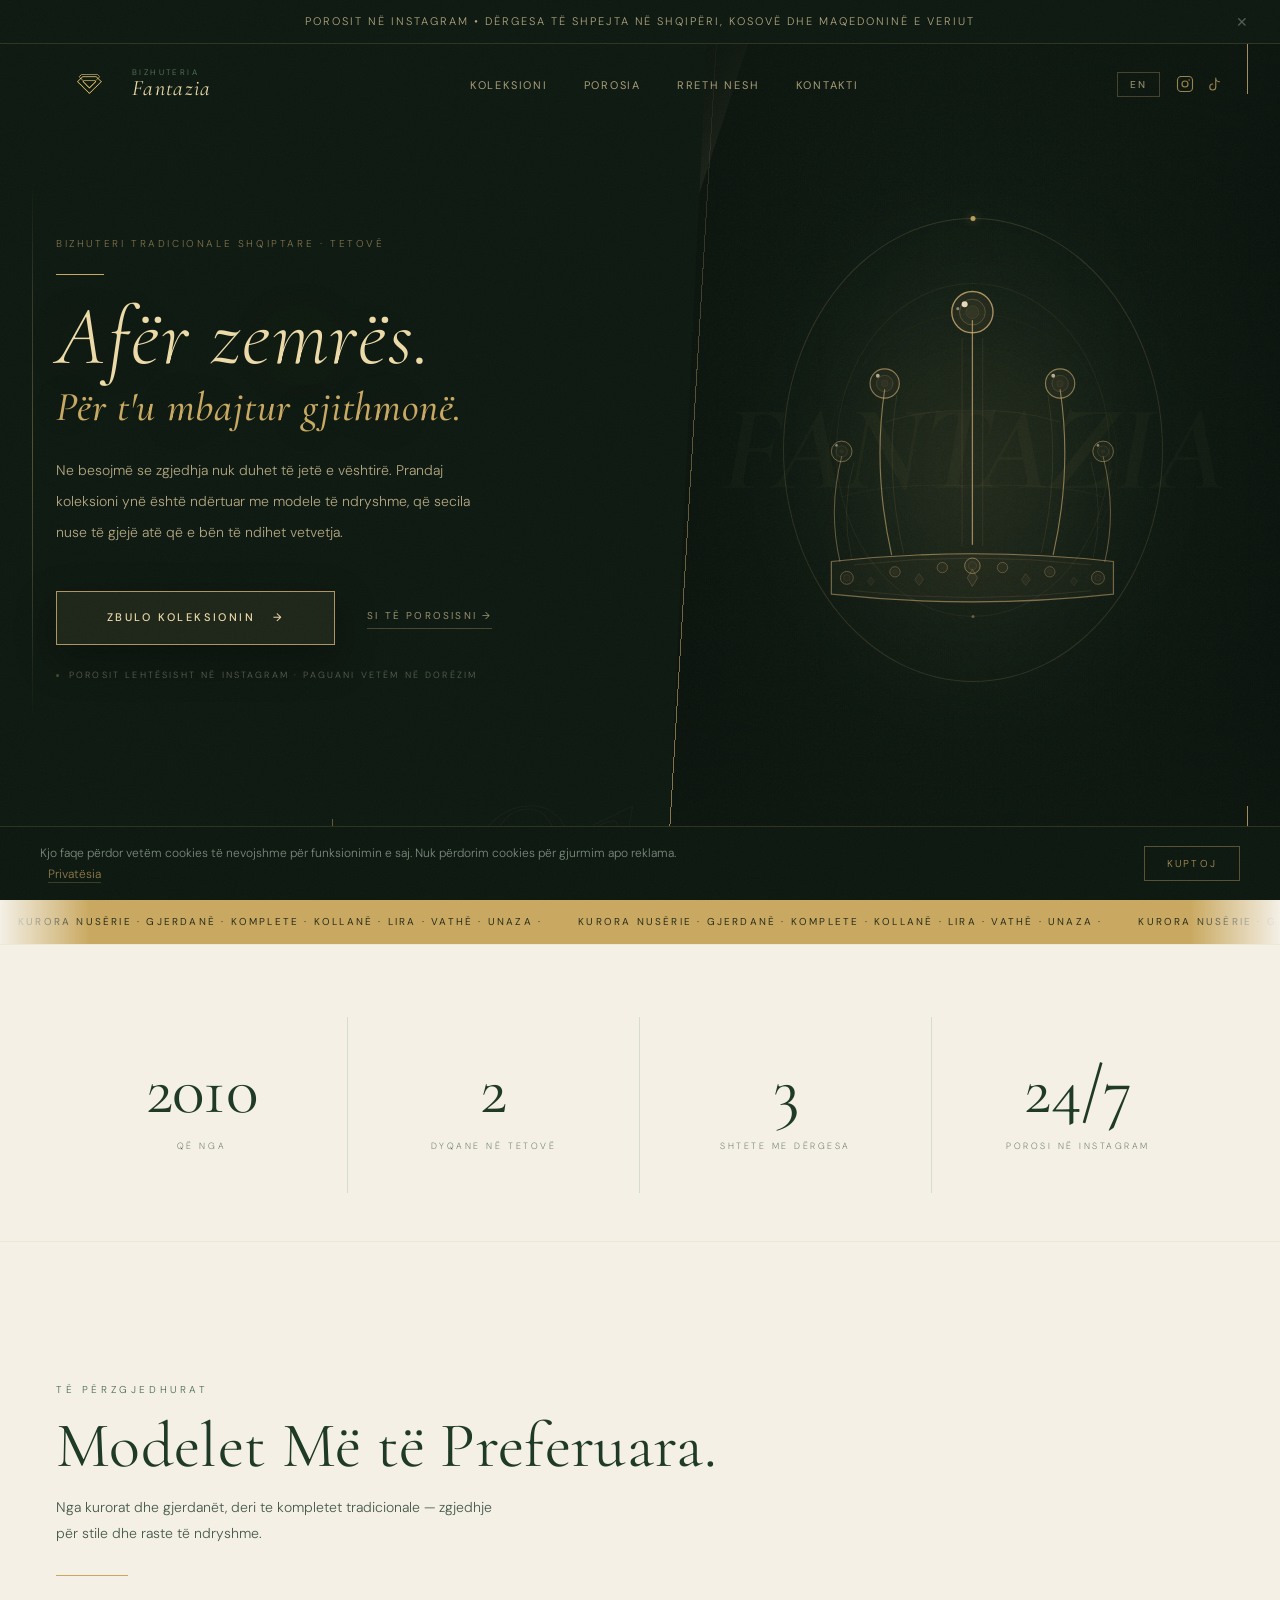
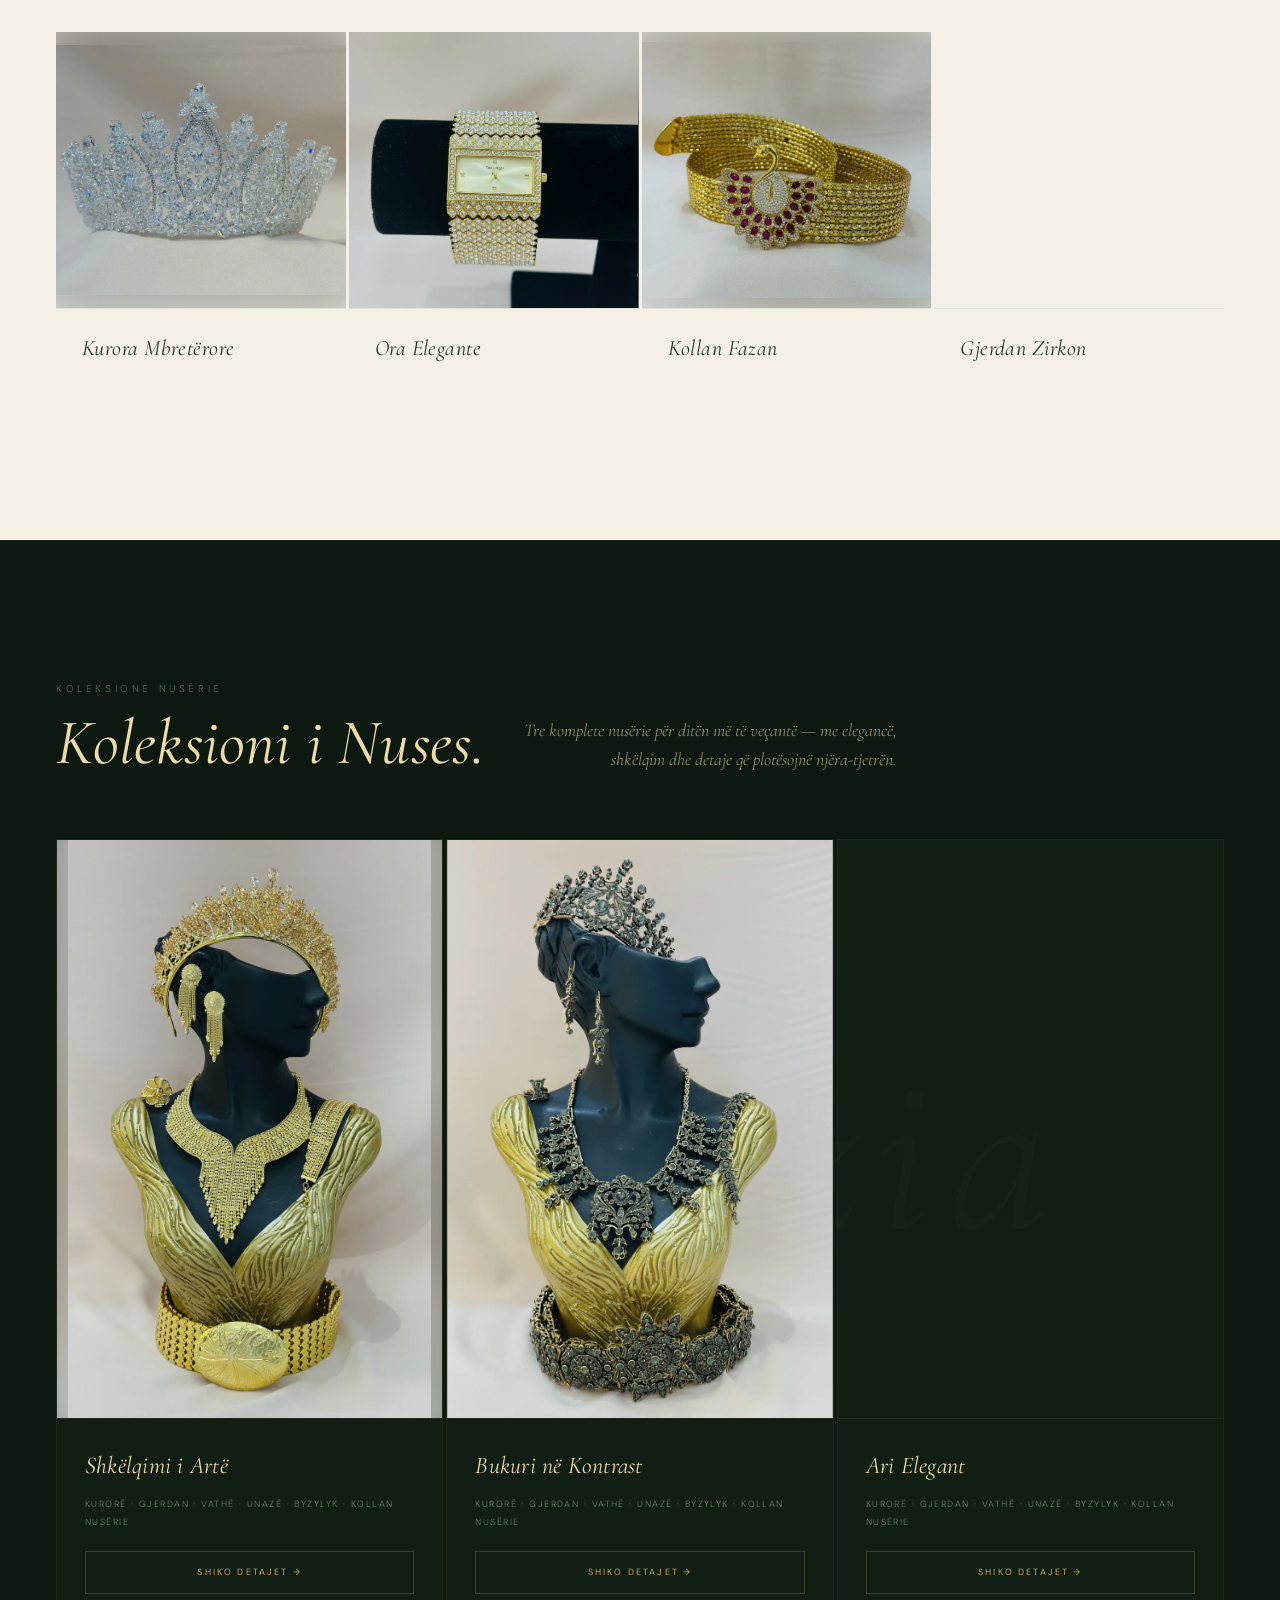
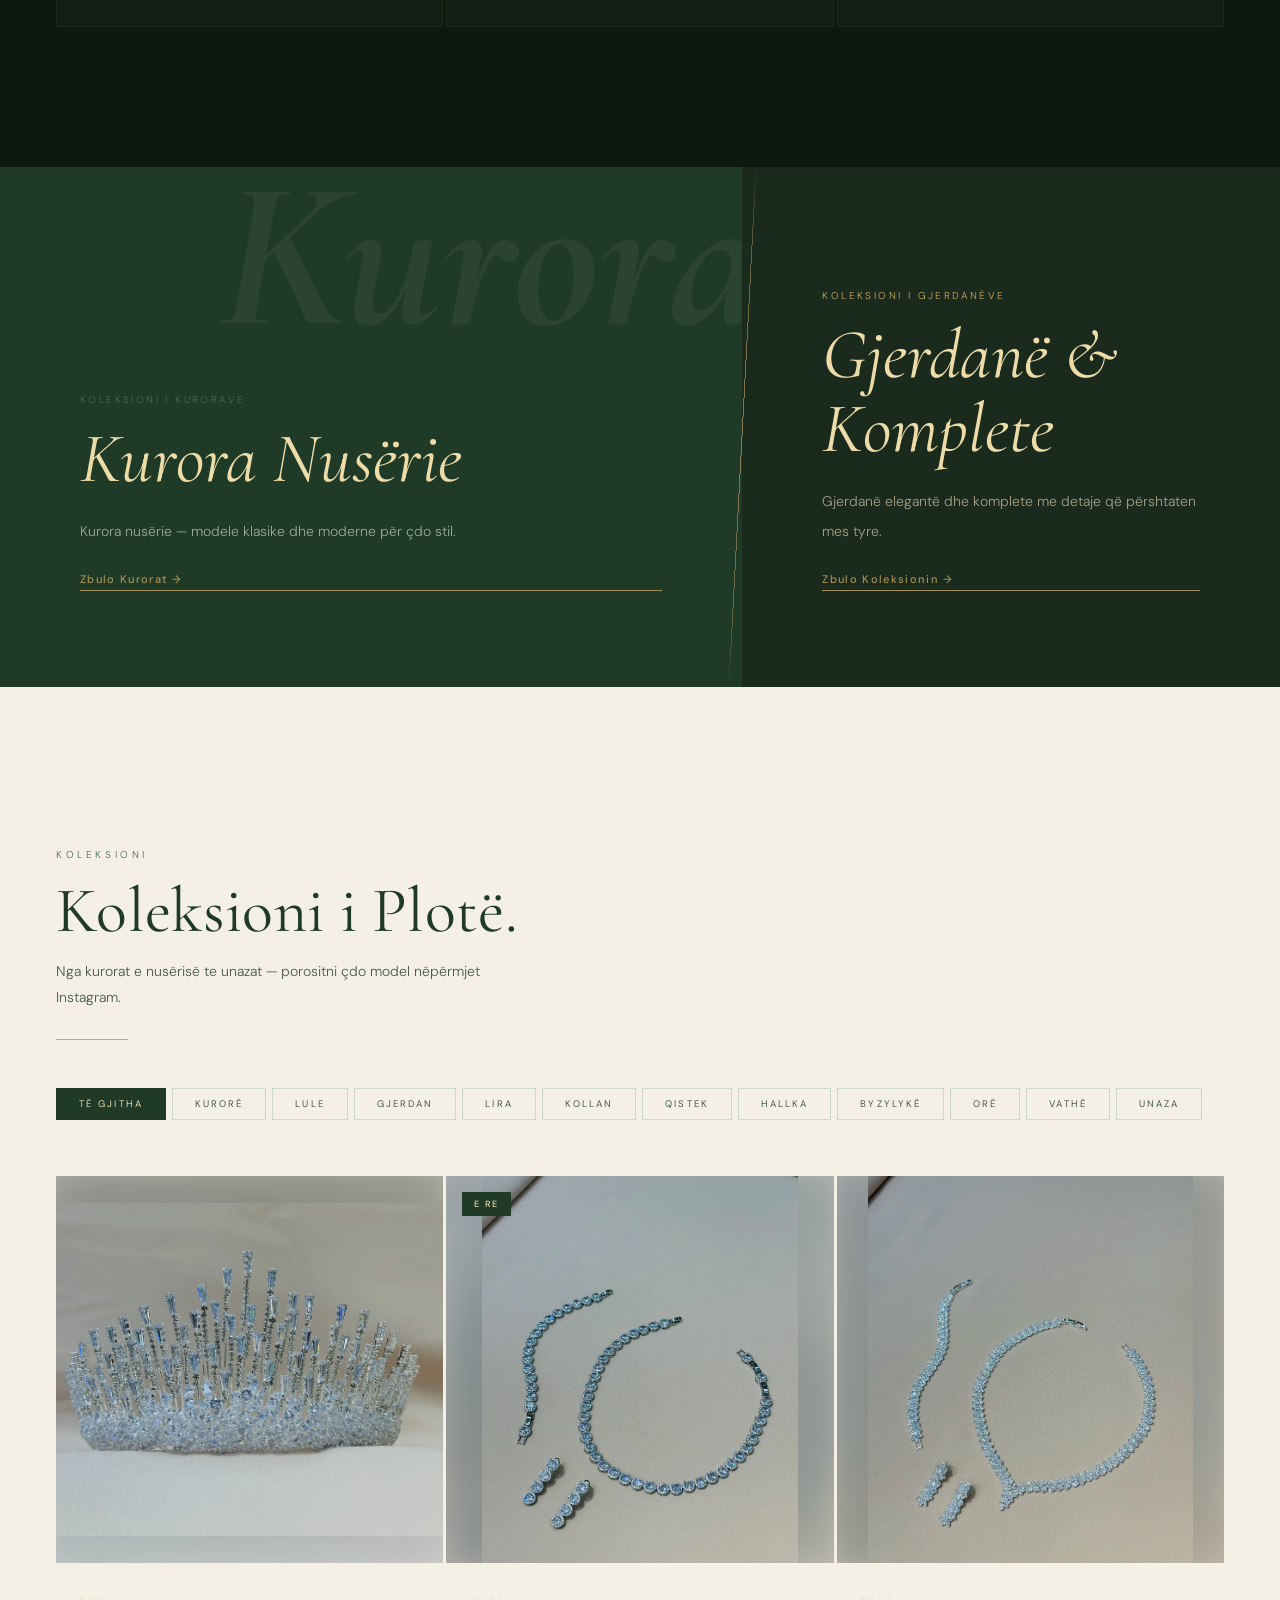
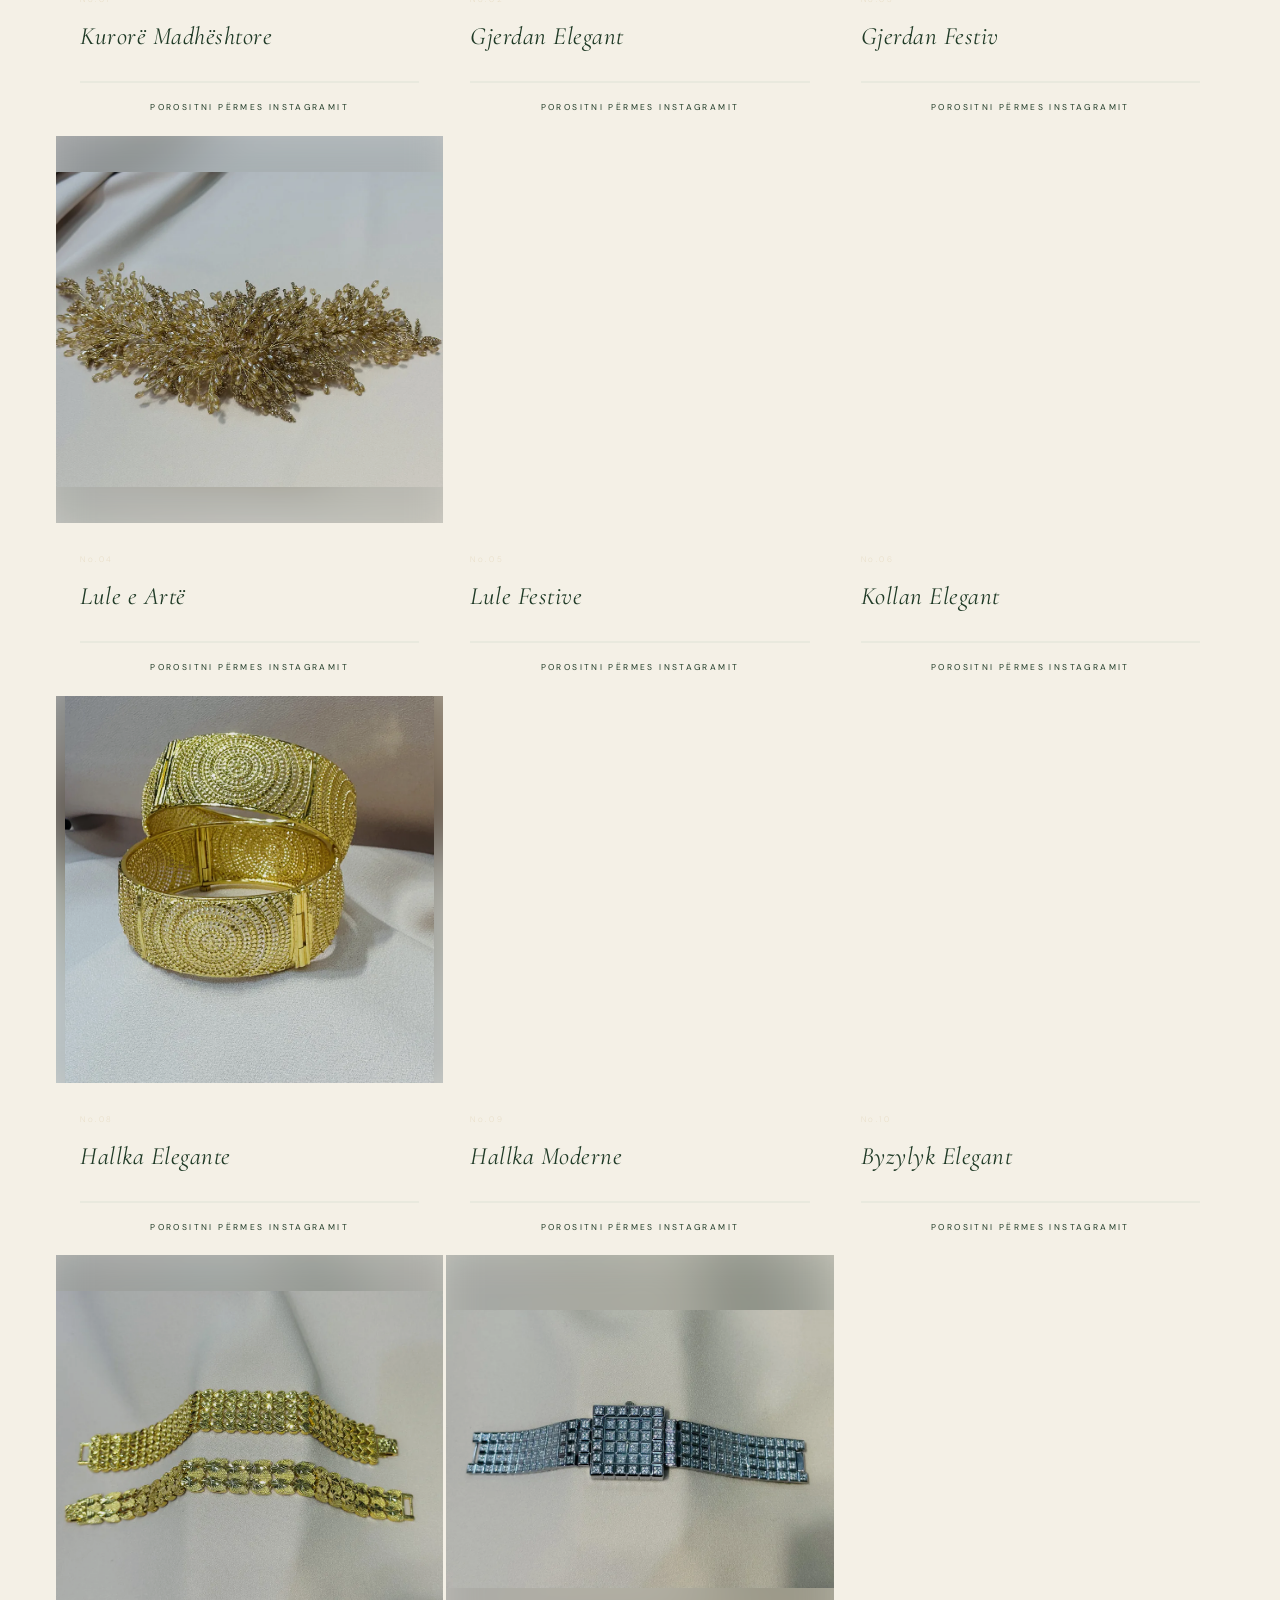
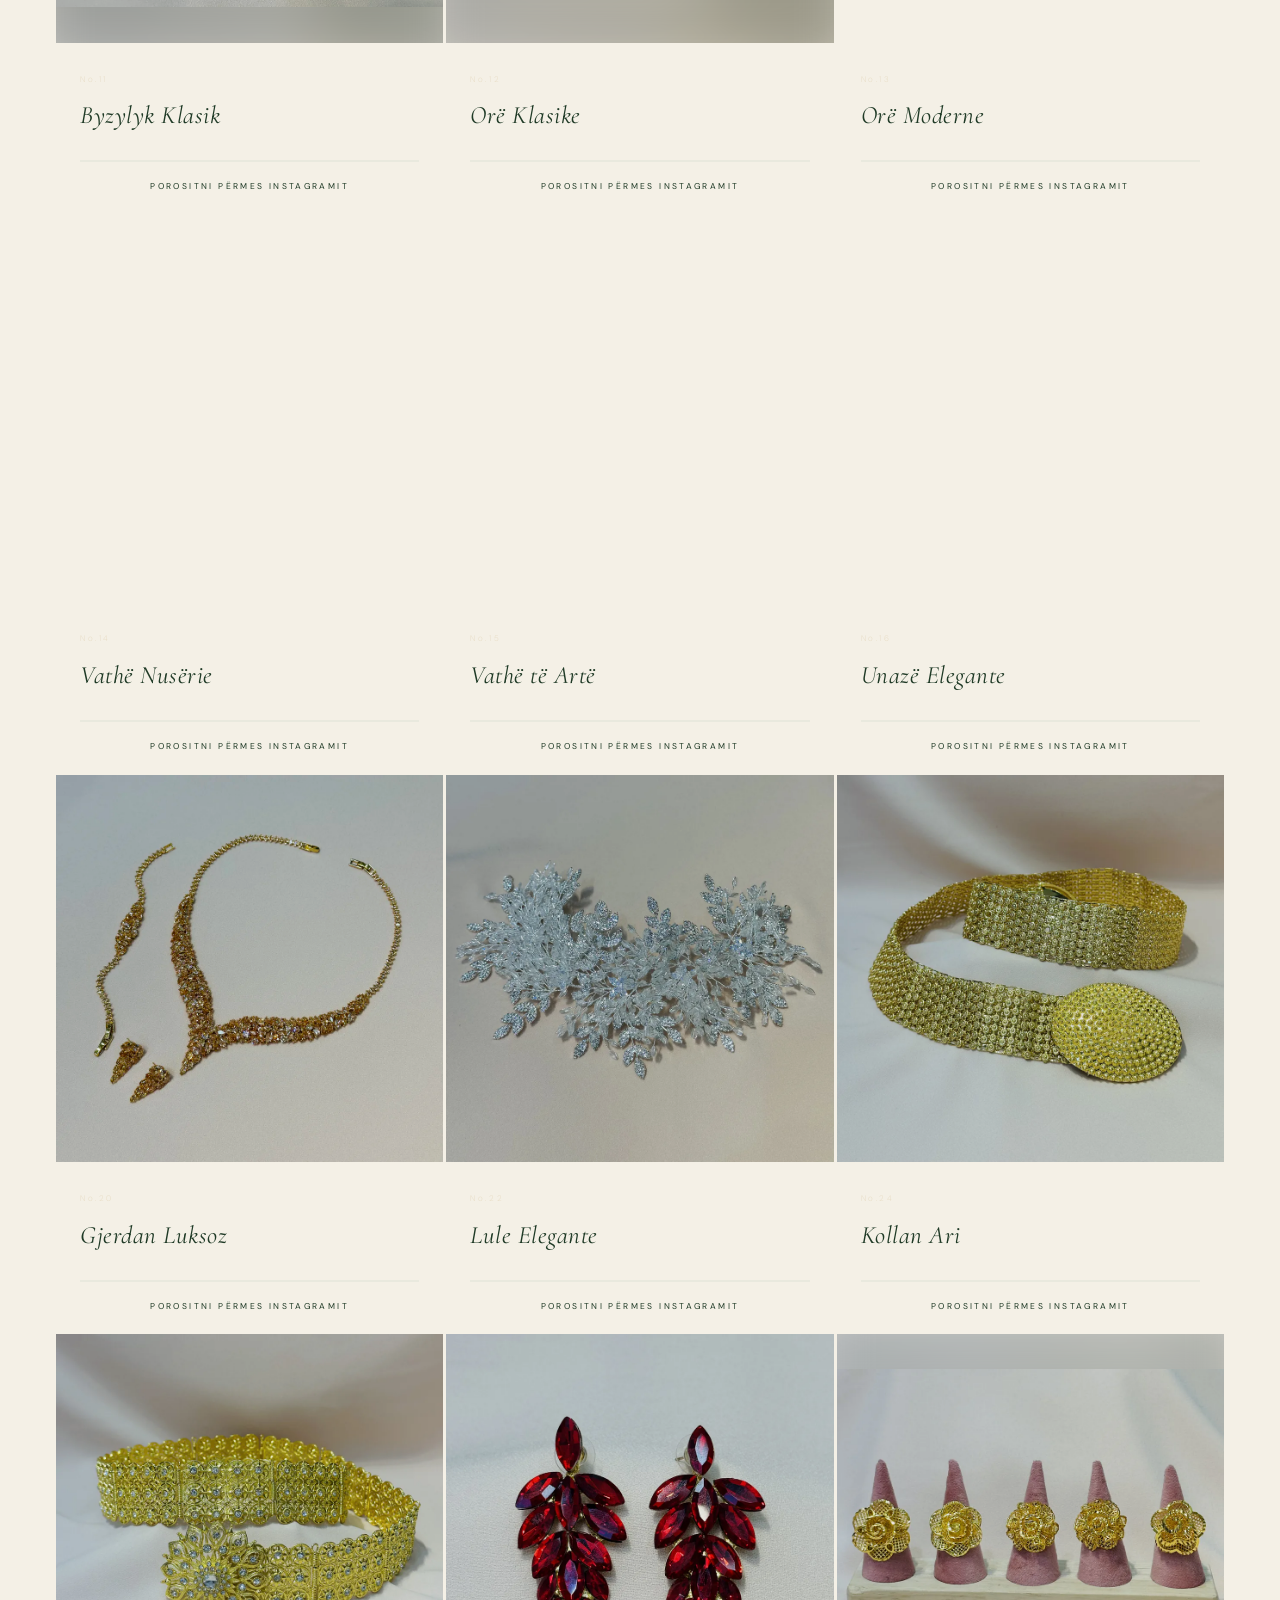
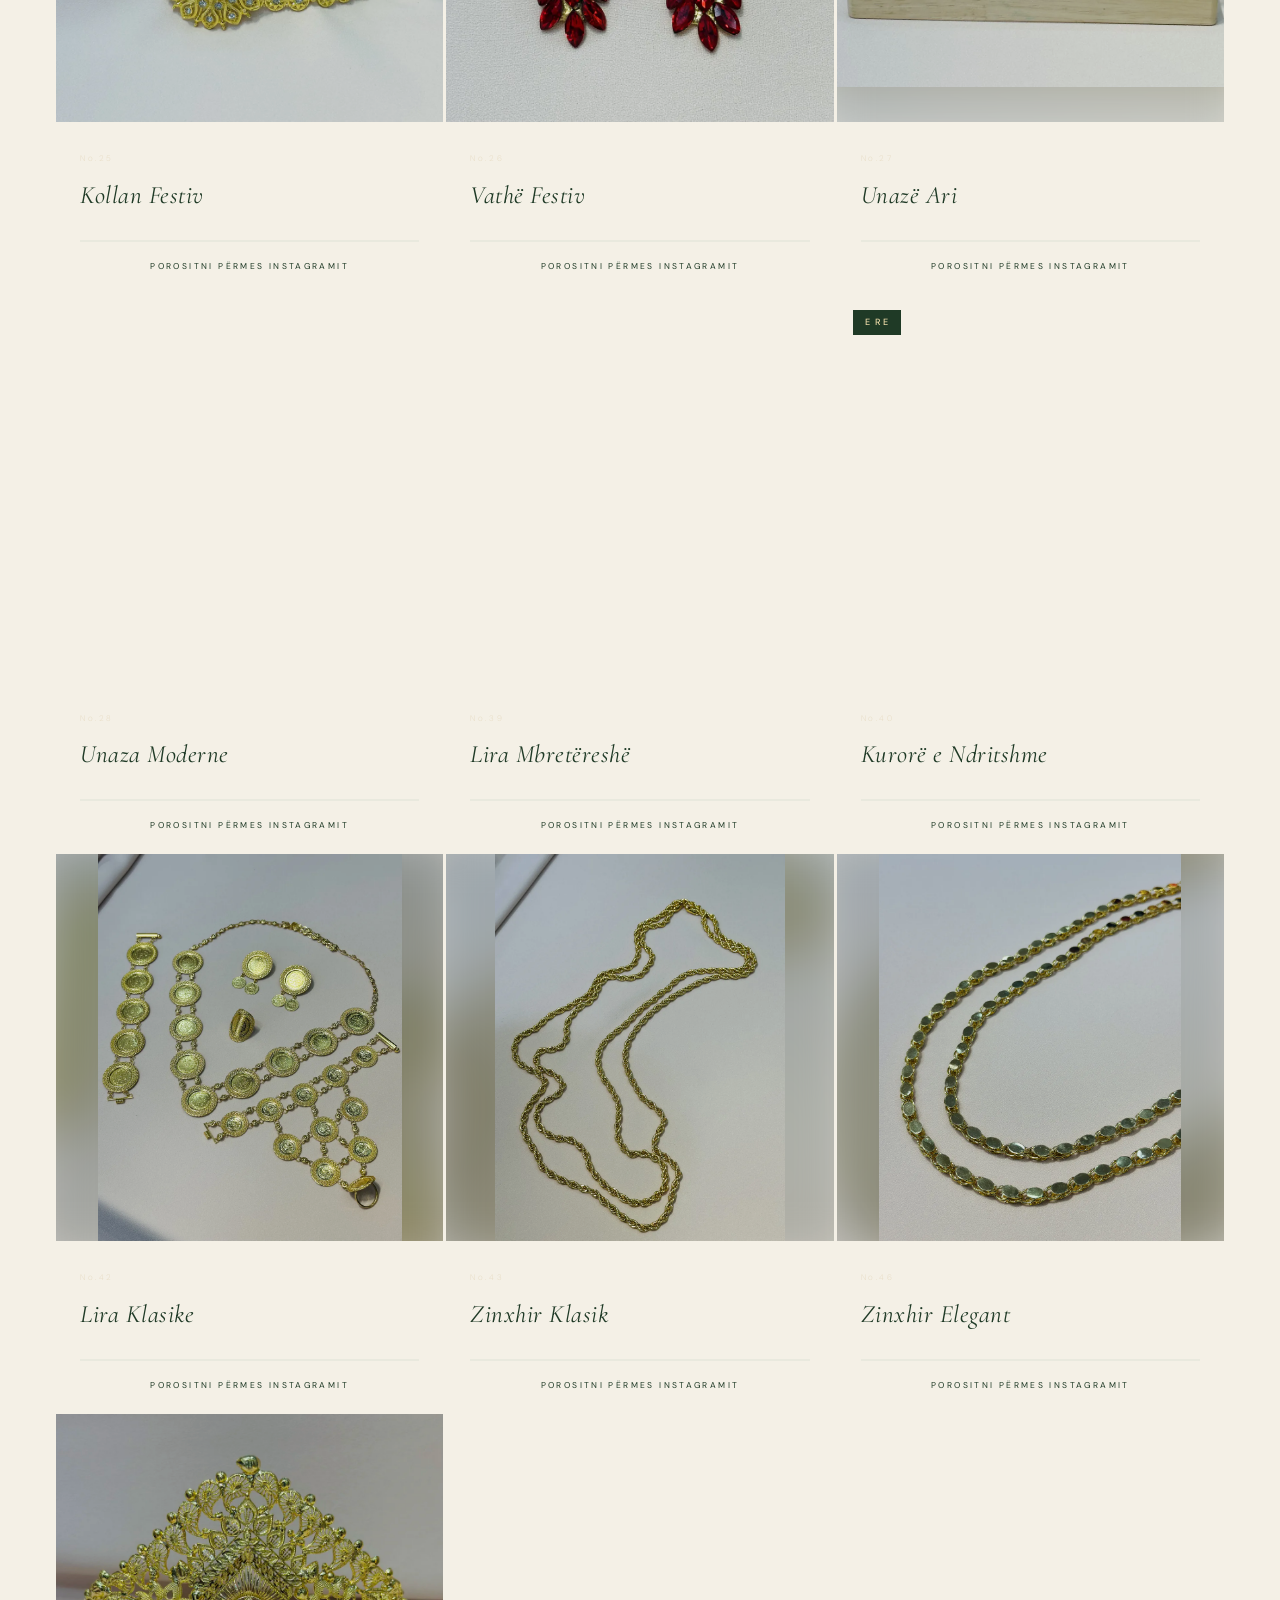
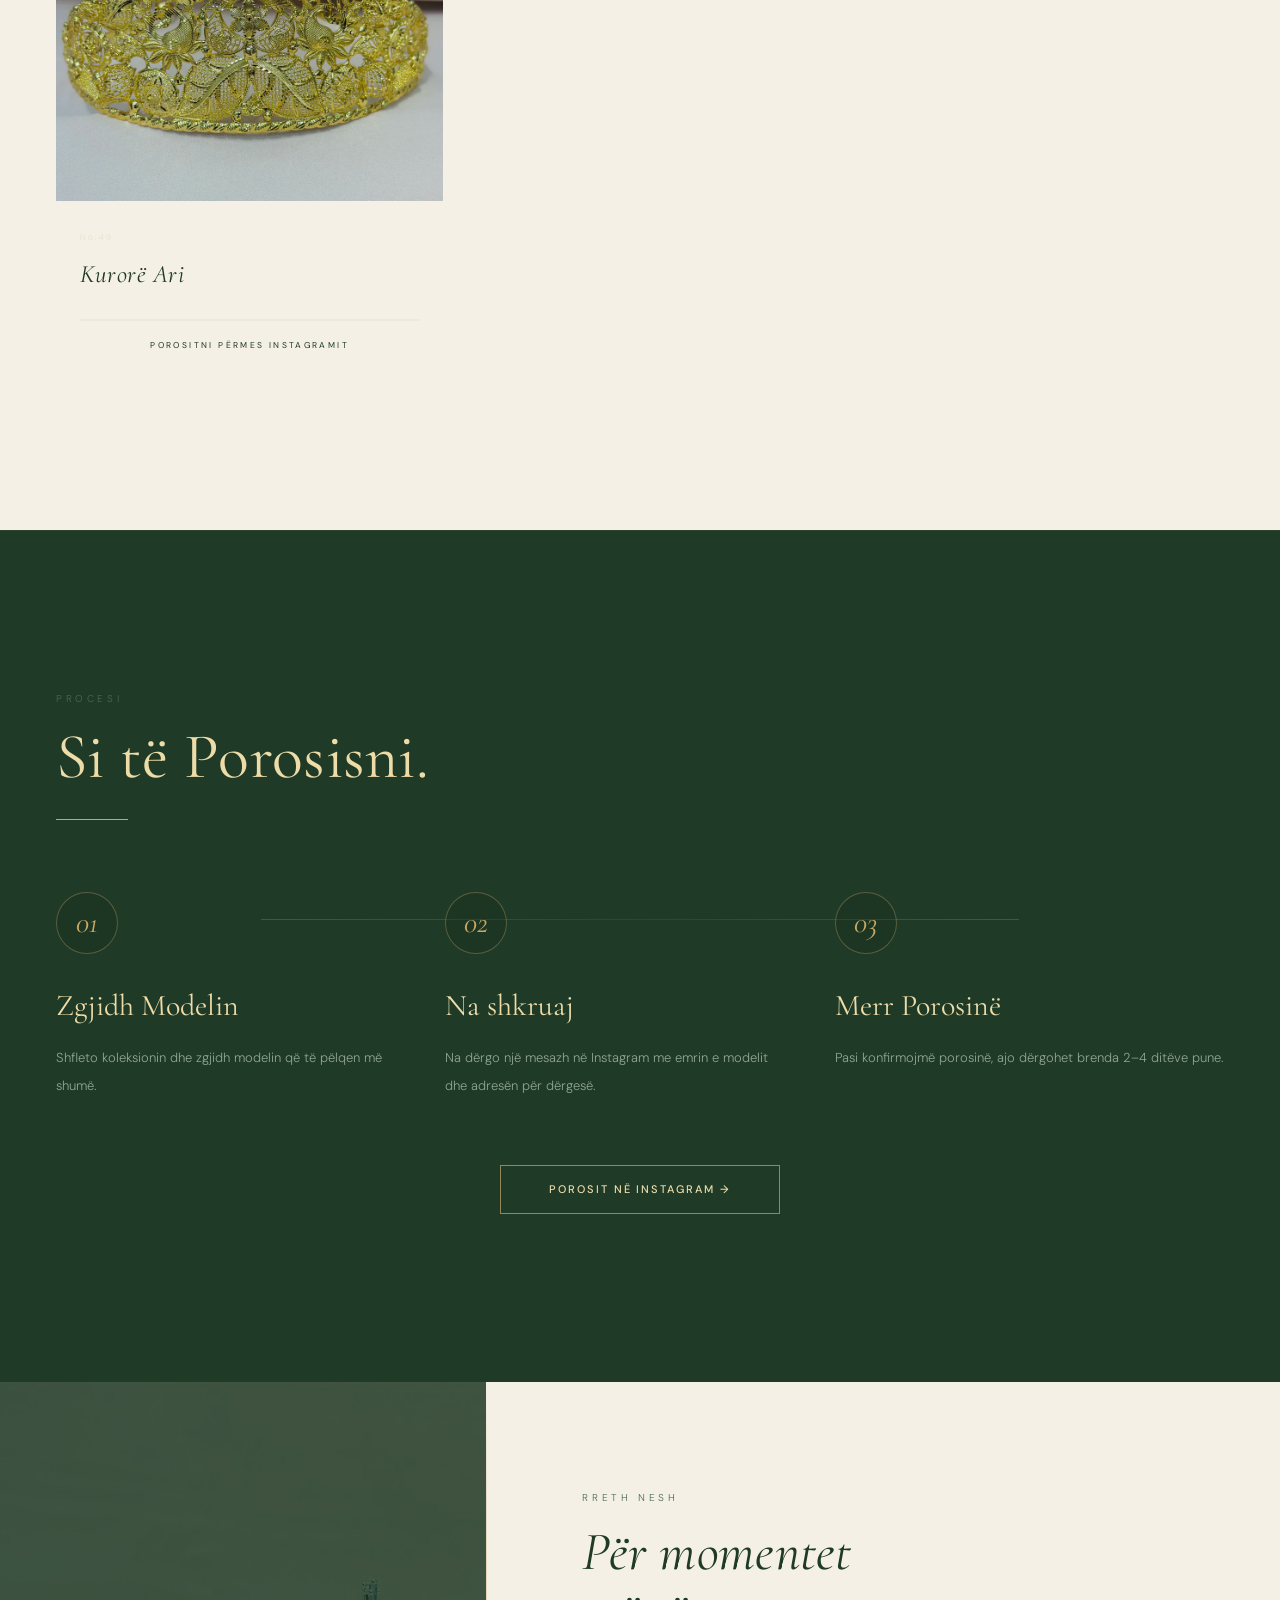
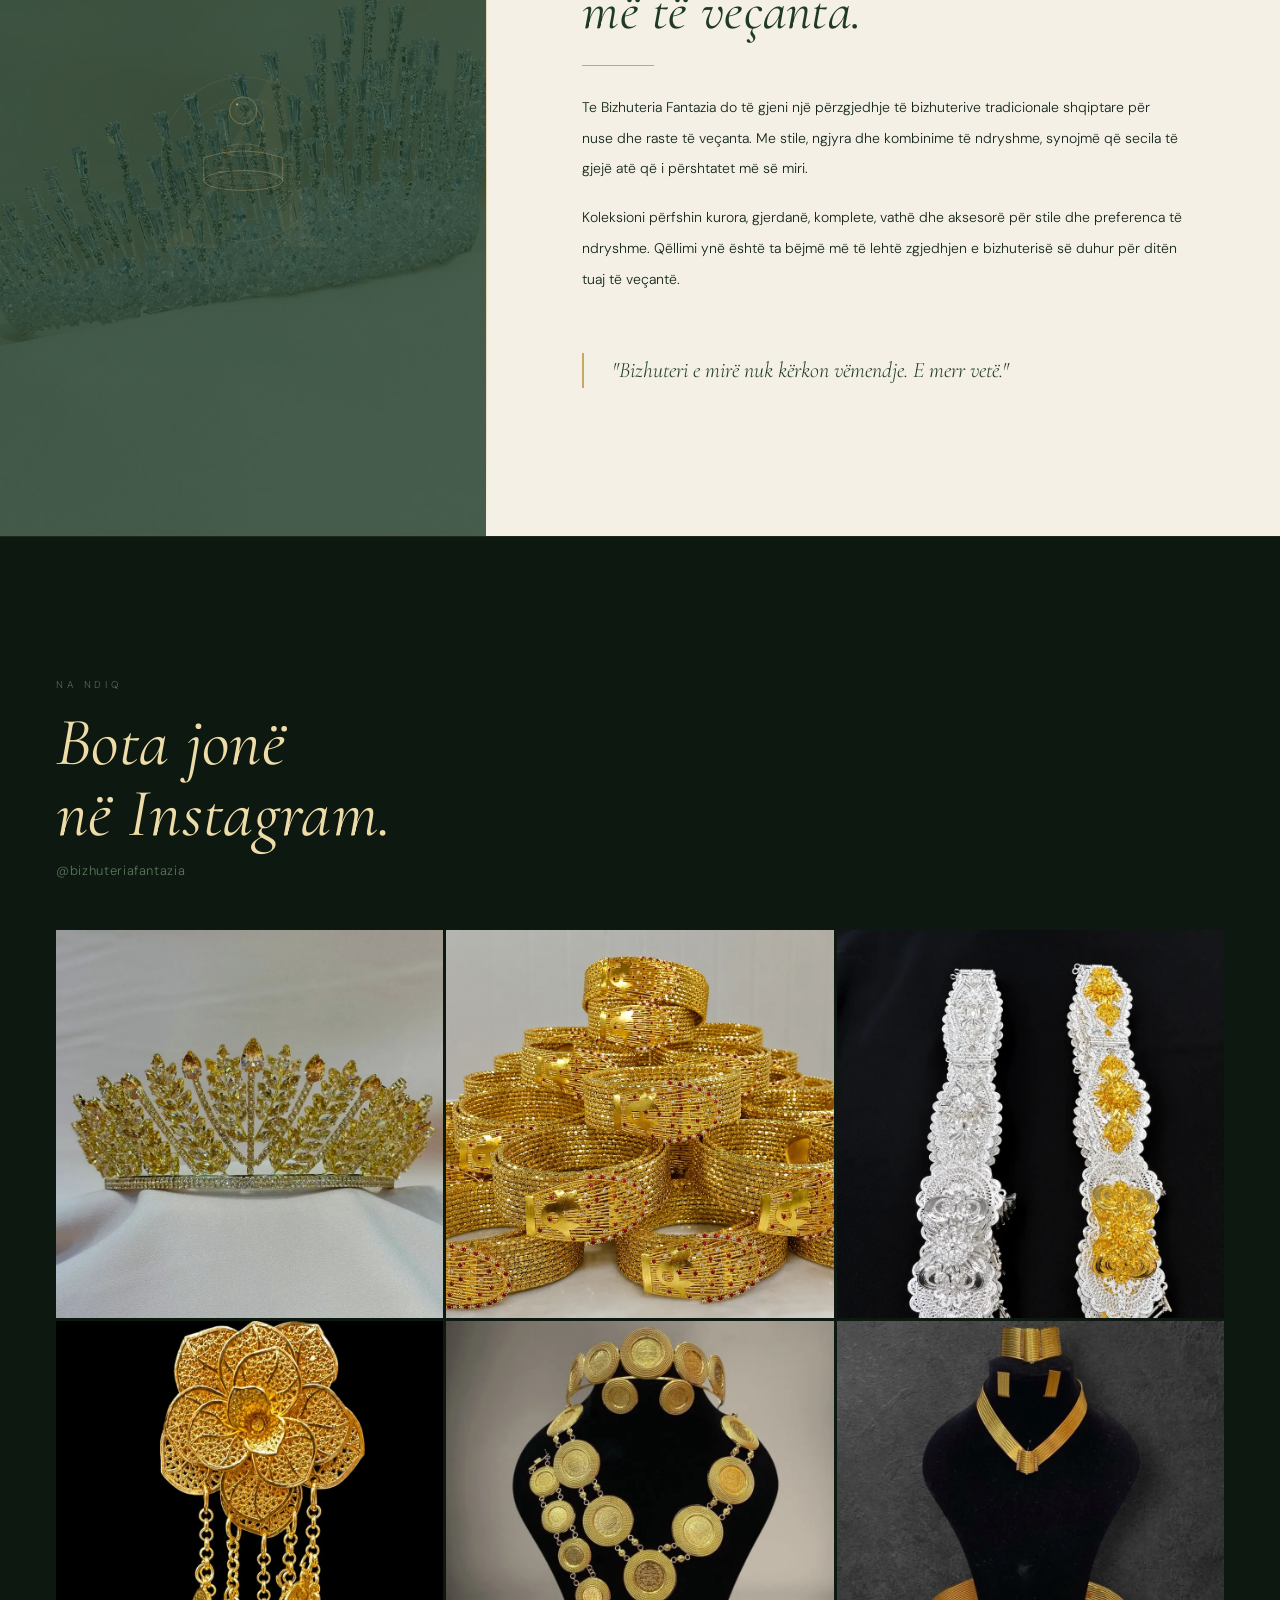
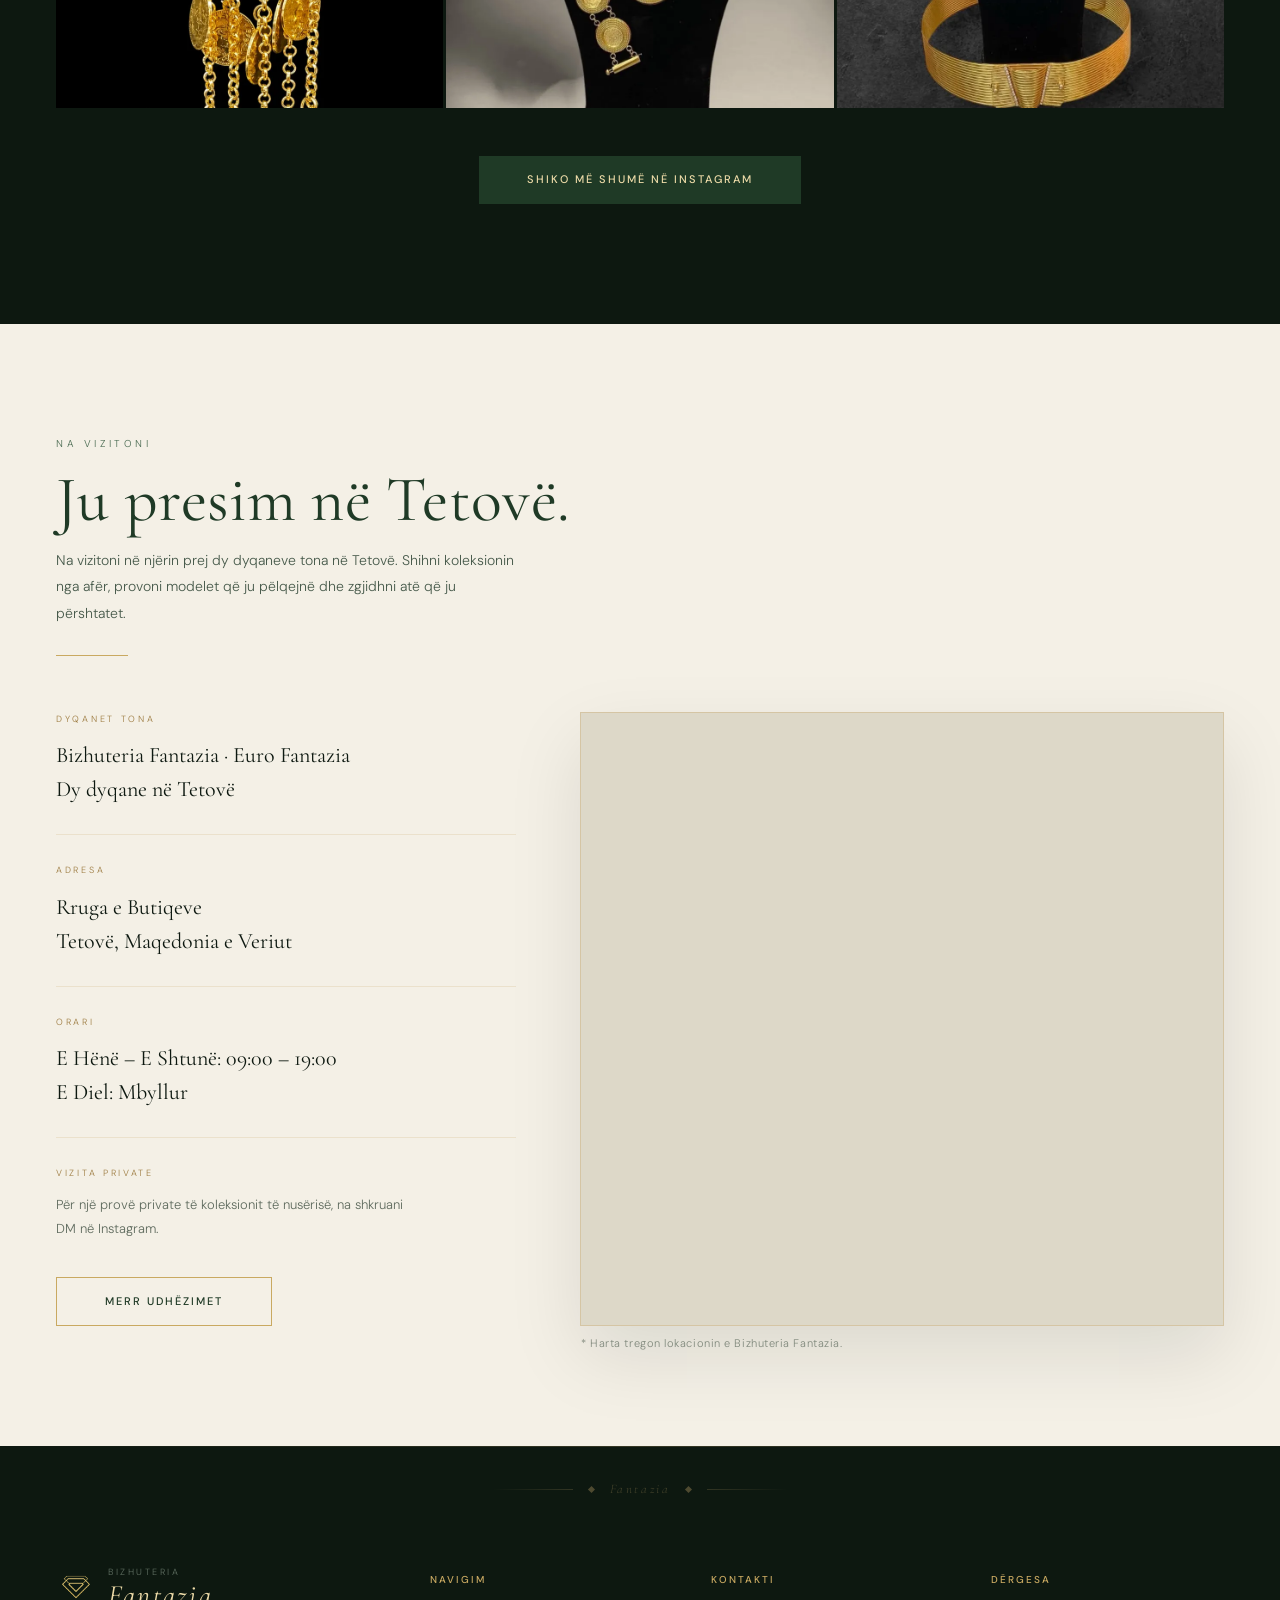
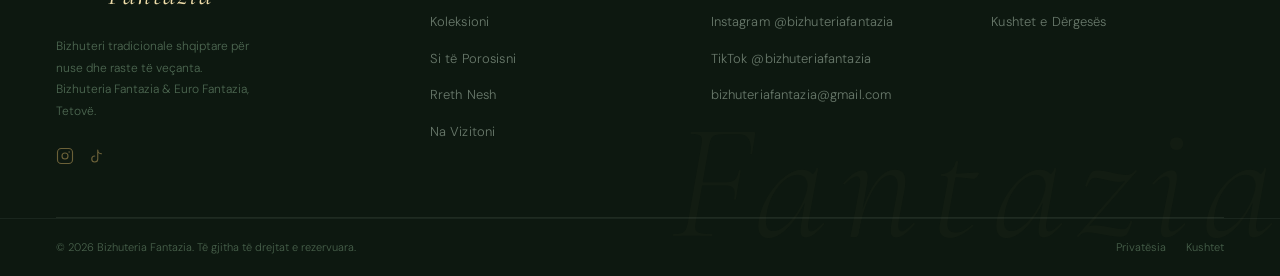
==== commit d49d0d81: "Fixing bugs and text final" ====
--- a/index.html
+++ b/index.html
@@ -3,6 +3,20 @@
 <head>
   <meta charset="UTF-8">
   <meta name="viewport" content="width=device-width, initial-scale=1.0">
+  <script>
+    /* Apply the saved language BEFORE first paint — without this, a
+       returning EN/MK visitor sees the page flash in Albanian on every
+       refresh until script.js (end of body) catches up. */
+    (function () {
+      try {
+        var l = localStorage.getItem('bf_lang');
+        if (l === 'en' || l === 'mk') {
+          document.documentElement.setAttribute('data-lang', l);
+          document.documentElement.setAttribute('lang', l);
+        }
+      } catch (e) { /* private mode */ }
+    })();
+  </script>
   <title>Bizhuteria Fantazia — Bizhuteri Tradicionale Shqiptare</title>
   <meta name="google" content="notranslate">
   <meta name="description" content="Bizhuteria Fantazia — bizhuteri tradicionale shqiptare për nuse dhe raste të veçanta. Dërgojmë në Shqipëri, Kosovë dhe Maqedoninë e Veriut.">
@@ -45,7 +59,7 @@
     "foundingDate": "2010",
     "description": "Bizhuteri tradicionale shqiptare për nuse dhe raste të veçanta. Dy dyqane në Tetovë që nga viti 2010. Traditional Albanian jewellery for brides and special occasions — two boutiques in Tetovo since 2010.",
     "url": "https://bizhuteriafantazia.mk/",
-    "logo": "https://bizhuteriafantazia.mk/images/icons/logo-240.png",
+    "logo": "https://bizhuteriafantazia.mk/images/icons/logo-240.webp",
     "image": "https://bizhuteriafantazia.mk/images/section/og-image.jpg",
     "email": "bizhuteriafantazia@gmail.com",
     "address": {
@@ -140,7 +154,7 @@
 <nav id="nav">
   <div class="nav-inner">
     <a href="#" class="nav-logo">
-      <img src="images/icons/logo-240.png" alt="Bizhuteria Fantazia" class="nav-logo-img" width="66" height="44" onerror="this.style.display='none'">
+      <img src="images/icons/logo-240.webp" alt="Bizhuteria Fantazia" class="nav-logo-img" width="66" height="44" onerror="this.style.display='none'">
       <span class="nav-logo-text">
         <span class="nav-logo-top">Bizhuteria</span>
         <span class="nav-logo-main">Fantazia</span>
@@ -155,7 +169,7 @@
     </ul>
 
     <div class="nav-right">
-      <button class="lang-btn" id="langBtn">EN</button>
+      <button class="lang-btn" id="langBtn" type="button" aria-label="Zgjidh gjuhën">EN</button>
       <div class="nav-socials">
         <a href="https://instagram.com/bizhuteriafantazia" target="_blank" rel="noopener noreferrer" class="nav-social-link" aria-label="Instagram">
           <svg viewBox="0 0 24 24" stroke-width="1.5" stroke-linecap="round" stroke-linejoin="round"><rect x="2" y="2" width="20" height="20" rx="5"/><circle cx="12" cy="12" r="4"/><circle cx="17.5" cy="6.5" r="1" fill="#C8A96E" stroke="none"/></svg>
@@ -173,7 +187,6 @@
 
 <!-- Mobile overlay -->
 <div class="mob-overlay" id="mob">
-  <button class="mob-close" id="mobClose">Close ✕</button>
   <nav class="mob-nav">
     <a href="#collection" class="mob-lnk"><span data-sq>Koleksioni</span><span data-en>Collection</span><span data-mk>Колекција</span></a>
     <a href="#order"      class="mob-lnk"><span data-sq>Porosia</span><span data-en>Order</span><span data-mk>Нарачка</span></a>
@@ -1776,7 +1789,7 @@
 
       <div class="f-brand-col">
         <div class="f-brand-row">
-          <img src="images/icons/logo-240.png" alt="Bizhuteria Fantazia" style="height:50px;width:auto;object-fit:contain;flex-shrink:0;margin-right:-8px;" onerror="this.style.display='none'">
+          <img src="images/icons/logo-240.webp" alt="Bizhuteria Fantazia" style="height:50px;width:auto;object-fit:contain;flex-shrink:0;margin-right:-8px;" onerror="this.style.display='none'">
           <div>
             <span style="font-family:'DM Sans',sans-serif;font-weight:300;font-size:9px;letter-spacing:0.28em;text-transform:uppercase;color:rgba(181,201,183,0.5);display:block;margin-bottom:2px;">Bizhuteria</span>
             <span style="font-family:'Cormorant Garamond',serif;font-style:italic;font-weight:400;font-size:28px;color:var(--c-pgold);letter-spacing:0.08em;display:block;line-height:1;">Fantazia</span>
@@ -1869,6 +1882,37 @@
   </button>
 </div>
 
+<!-- ══════════════════════════════════════════
+     PRODUCT LIGHTBOX — click any product photo to view it large.
+     One dialog reused for every card; name/category are copied from the
+     clicked card as innerHTML, so the data-sq/en/mk spans keep working.
+══════════════════════════════════════════ -->
+<div id="lightbox" role="dialog" aria-modal="true" aria-hidden="true" aria-label="Pamje e zmadhuar e produktit">
+  <div class="lb-backdrop" id="lbBackdrop"></div>
+  <button class="lb-close" id="lbClose" type="button" aria-label="Mbyll">
+    <svg viewBox="0 0 20 20" aria-hidden="true"><path d="M3 3l14 14M17 3L3 17"/></svg>
+  </button>
+  <button class="lb-arrow lb-prev" id="lbPrev" type="button" aria-label="Fotoja e mëparshme">
+    <svg viewBox="0 0 24 24" aria-hidden="true"><path d="M15 4l-8 8 8 8"/></svg>
+  </button>
+  <button class="lb-arrow lb-next" id="lbNext" type="button" aria-label="Fotoja tjetër">
+    <svg viewBox="0 0 24 24" aria-hidden="true"><path d="M9 4l8 8-8 8"/></svg>
+  </button>
+  <figure class="lb-stage" id="lbStage">
+    <div class="lb-frame">
+      <img class="lb-img" id="lbImg" src="" alt="" decoding="async">
+    </div>
+    <figcaption class="lb-caption">
+      <span class="lb-count" id="lbCount"></span>
+      <span class="lb-name" id="lbName"></span>
+      <span class="lb-cat" id="lbCat"></span>
+      <a href="https://instagram.com/bizhuteriafantazia" target="_blank" rel="noopener noreferrer" class="lb-cta">
+        <span data-sq>Porositni përmes Instagramit</span><span data-en>Order via Instagram</span><span data-mk>Нарачајте преку Инстаграм</span>
+      </a>
+    </figcaption>
+  </figure>
+</div>
+
 <script src="script.js"></script>
 <script>
   if (!localStorage.getItem('bf_cookie_ok')) {
--- a/index.css
+++ b/index.css
@@ -345,20 +345,9 @@
       line-height: 1;
     }
     .mob-nav a:hover { color: var(--c-gold); }
-    .mob-close {
-      position: absolute;
-      top: 28px; right: 36px;
-      background: none;
-      border: none;
-      font-family: 'DM Sans', sans-serif;
-      font-size: 11px;
-      letter-spacing: 0.15em;
-      text-transform: uppercase;
-      color: rgba(181,201,183,0.5);
-      cursor: pointer;
-      transition: color 0.3s;
-    }
-    .mob-close:hover { color: var(--c-pale); }
+    /* (The old .mob-close "Close ✕" button was removed 2026-07-22 — it sat
+       underneath the fixed nav/announce bar and could never be tapped; the
+       hamburger morphs into the ✕ and is the real close control.) */
 
     /* ─────────────────────────────────────────────────────
        HERO
@@ -2271,11 +2260,9 @@
     }
     .na-card:hover .na-hover-cta,
     .na-card:focus-within .na-hover-cta { transform: translateY(0); }
-    /* Touch devices have no hover — show the order CTA as a static bar
-       below the card body so it never covers the product name */
-    @media (hover: none) {
-      .na-hover-cta { position: static; transform: none; }
-    }
+    /* Touch devices: the CTA bar stays tucked away exactly like desktop
+       at rest (user request — same as the desktop hover). Tapping the
+       photo opens the lightbox, which carries the same order button. */
     /* On large desktops the arrivals track bleeds slightly past the
        container — noticeably bigger cards, editorial full-bleed feel,
        while section headings stay aligned with the rest of the site.
@@ -3361,4 +3348,232 @@
       .prod-grid.filter-fade { animation: none; }
       /* Marquee stands still for motion-sensitive visitors (text stays visible) */
       .marquee-track { animation: none; }
-    }+    }
+    /* ─────────────────────────────────────────────────────
+       PRODUCT LIGHTBOX — click a product photo to view large
+       Deep-forest backdrop, gallery-mat gold frame, caption
+       with the product name + order CTA. One dialog reused
+       for grid, featured and bridal-set photos.
+    ───────────────────────────────────────────────────── */
+    #lightbox {
+      position: fixed;
+      inset: 0;
+      z-index: 99990; /* above grain (9999) & cookie bar; below #cursor-ring (99998) */
+      display: flex;
+      align-items: center;
+      justify-content: center;
+      padding: 56px 110px;
+      visibility: hidden;
+      opacity: 0;
+      /* no pointer-events while closed/fading — otherwise the invisible
+         overlay swallows the first click after closing */
+      pointer-events: none;
+      transition: opacity 0.45s ease, visibility 0s linear 0.45s;
+    }
+    #lightbox.open {
+      visibility: visible;
+      opacity: 1;
+      pointer-events: auto;
+      transition: opacity 0.45s ease;
+    }
+    .lb-backdrop {
+      position: absolute;
+      inset: 0;
+      background: rgba(10,18,12,0.93);
+      backdrop-filter: blur(16px) saturate(0.85);
+      -webkit-backdrop-filter: blur(16px) saturate(0.85);
+    }
+    .lb-stage {
+      position: relative;
+      z-index: 1;
+      display: flex;
+      flex-direction: column;
+      align-items: center;
+      max-width: min(1080px, 100%);
+      max-height: 100%;
+      transform: scale(0.965) translateY(10px);
+      transition: transform 0.55s var(--ease-out);
+    }
+    #lightbox.open .lb-stage { transform: none; }
+    /* Gallery mat — thin gold frame with an inner hairline, like the map frame */
+    .lb-frame {
+      position: relative;
+      border: 1px solid rgba(201,169,97,0.3);
+      background: rgba(16,28,18,0.55);
+      padding: 10px;
+    }
+    .lb-frame::after {
+      content: '';
+      position: absolute;
+      inset: 5px;
+      border: 1px solid rgba(201,169,97,0.12);
+      pointer-events: none;
+    }
+    .lb-img {
+      display: block;
+      max-width: 100%;
+      max-height: calc(100vh - 320px);
+      min-height: 180px;
+      object-fit: contain;
+      opacity: 1;
+      transition: opacity 0.26s ease;
+    }
+    .lb-img.lb-swapping { opacity: 0; }
+    .lb-caption {
+      text-align: center;
+      margin-top: 22px;
+      display: flex;
+      flex-direction: column;
+      align-items: center;
+      gap: 7px;
+    }
+    .lb-count {
+      font-family: 'DM Sans', sans-serif;
+      font-weight: 400;
+      font-size: 9px;
+      letter-spacing: 0.32em;
+      color: rgba(201,169,97,0.55);
+    }
+    .lb-count:empty { display: none; }
+    .lb-name {
+      font-family: 'Cormorant Garamond', serif;
+      font-style: italic;
+      font-weight: 500;
+      font-size: 27px;
+      letter-spacing: 0.02em;
+      color: var(--c-linen);
+      line-height: 1.25;
+    }
+    .lb-cat {
+      font-family: 'DM Sans', sans-serif;
+      font-weight: 300;
+      font-size: 10px;
+      letter-spacing: 0.24em;
+      text-transform: uppercase;
+      color: rgba(181,201,183,0.62);
+    }
+    .lb-cat:empty { display: none; }
+    .lb-cta {
+      margin-top: 13px;
+      display: inline-block;
+      padding: 13px 28px;
+      border: 1px solid rgba(201,169,97,0.45);
+      background: rgba(201,169,97,0.06);
+      color: var(--c-pgold);
+      font-family: 'DM Sans', sans-serif;
+      font-weight: 400;
+      font-size: 10px;
+      letter-spacing: 0.24em;
+      text-transform: uppercase;
+      text-decoration: none;
+      transition: border-color 0.3s ease, background 0.3s ease;
+    }
+    .lb-cta:hover { border-color: var(--c-gold); background: rgba(201,169,97,0.14); }
+    .lb-close {
+      position: absolute;
+      top: 26px;
+      right: 30px;
+      z-index: 2;
+      width: 46px;
+      height: 46px;
+      display: flex;
+      align-items: center;
+      justify-content: center;
+      background: none;
+      border: 1px solid rgba(201,169,97,0.28);
+      border-radius: 50%;
+      cursor: pointer;
+      transition: border-color 0.3s ease, transform 0.45s var(--ease-out);
+    }
+    .lb-close svg {
+      width: 15px;
+      height: 15px;
+      stroke: var(--c-pgold);
+      stroke-width: 1.3;
+      stroke-linecap: round;
+      fill: none;
+    }
+    .lb-close:hover { border-color: var(--c-gold); transform: rotate(90deg); }
+    .lb-arrow {
+      position: absolute;
+      top: 50%;
+      transform: translateY(-50%);
+      z-index: 2;
+      width: 56px;
+      height: 56px;
+      display: flex;
+      align-items: center;
+      justify-content: center;
+      background: none;
+      border: none;
+      cursor: pointer;
+      opacity: 0.5;
+      transition: opacity 0.3s ease, transform 0.3s ease;
+    }
+    .lb-prev { left: 24px; }
+    .lb-next { right: 24px; }
+    .lb-arrow svg {
+      width: 30px;
+      height: 30px;
+      stroke: var(--c-pgold);
+      stroke-width: 1.2;
+      stroke-linecap: round;
+      stroke-linejoin: round;
+      fill: none;
+    }
+    .lb-arrow:hover { opacity: 1; }
+    .lb-prev:hover { transform: translateY(-50%) translateX(-3px); }
+    .lb-next:hover { transform: translateY(-50%) translateX(3px); }
+
+    /* Corner "view larger" chip — injected by script.js into every product
+       visual; fades in on card hover as the click affordance */
+    .lb-hint {
+      position: absolute;
+      top: 12px;
+      right: 12px;
+      z-index: 4; /* above the .prod-visual::after hover wash (z 3) */
+      width: 32px;
+      height: 32px;
+      display: flex;
+      align-items: center;
+      justify-content: center;
+      border: 1px solid rgba(201,169,97,0.5);
+      background: rgba(13,24,16,0.4);
+      backdrop-filter: blur(6px);
+      -webkit-backdrop-filter: blur(6px);
+      opacity: 0;
+      transform: translateY(4px);
+      transition: opacity 0.35s ease, transform 0.35s var(--ease-out);
+      pointer-events: none;
+    }
+    .lb-hint svg {
+      width: 13px;
+      height: 13px;
+      stroke: var(--c-pgold);
+      stroke-width: 1.4;
+      stroke-linecap: round;
+      fill: none;
+    }
+    @media (hover: hover) {
+      .prod-card:hover .lb-hint,
+      .na-card:hover .lb-hint,
+      .sale-card:hover .lb-hint { opacity: 1; transform: none; }
+    }
+
+    @media (max-width: 767px) {
+      #lightbox { padding: 18px 16px; }
+      .lb-close { top: 12px; right: 12px; width: 42px; height: 42px; }
+      .lb-arrow { width: 44px; height: 44px; opacity: 0.75; }
+      .lb-prev { left: 2px; }
+      .lb-next { right: 2px; }
+      .lb-arrow svg { width: 24px; height: 24px; }
+      .lb-frame { padding: 7px; }
+      .lb-frame::after { inset: 3px; }
+      .lb-img { max-height: calc(100vh - 290px); }
+      .lb-caption { margin-top: 16px; gap: 6px; }
+      .lb-name { font-size: 21px; }
+      .lb-cta { padding: 12px 22px; font-size: 9px; }
+    }
+    @media (prefers-reduced-motion: reduce) {
+      #lightbox, .lb-stage, .lb-img, .lb-hint { transition: none; }
+    }
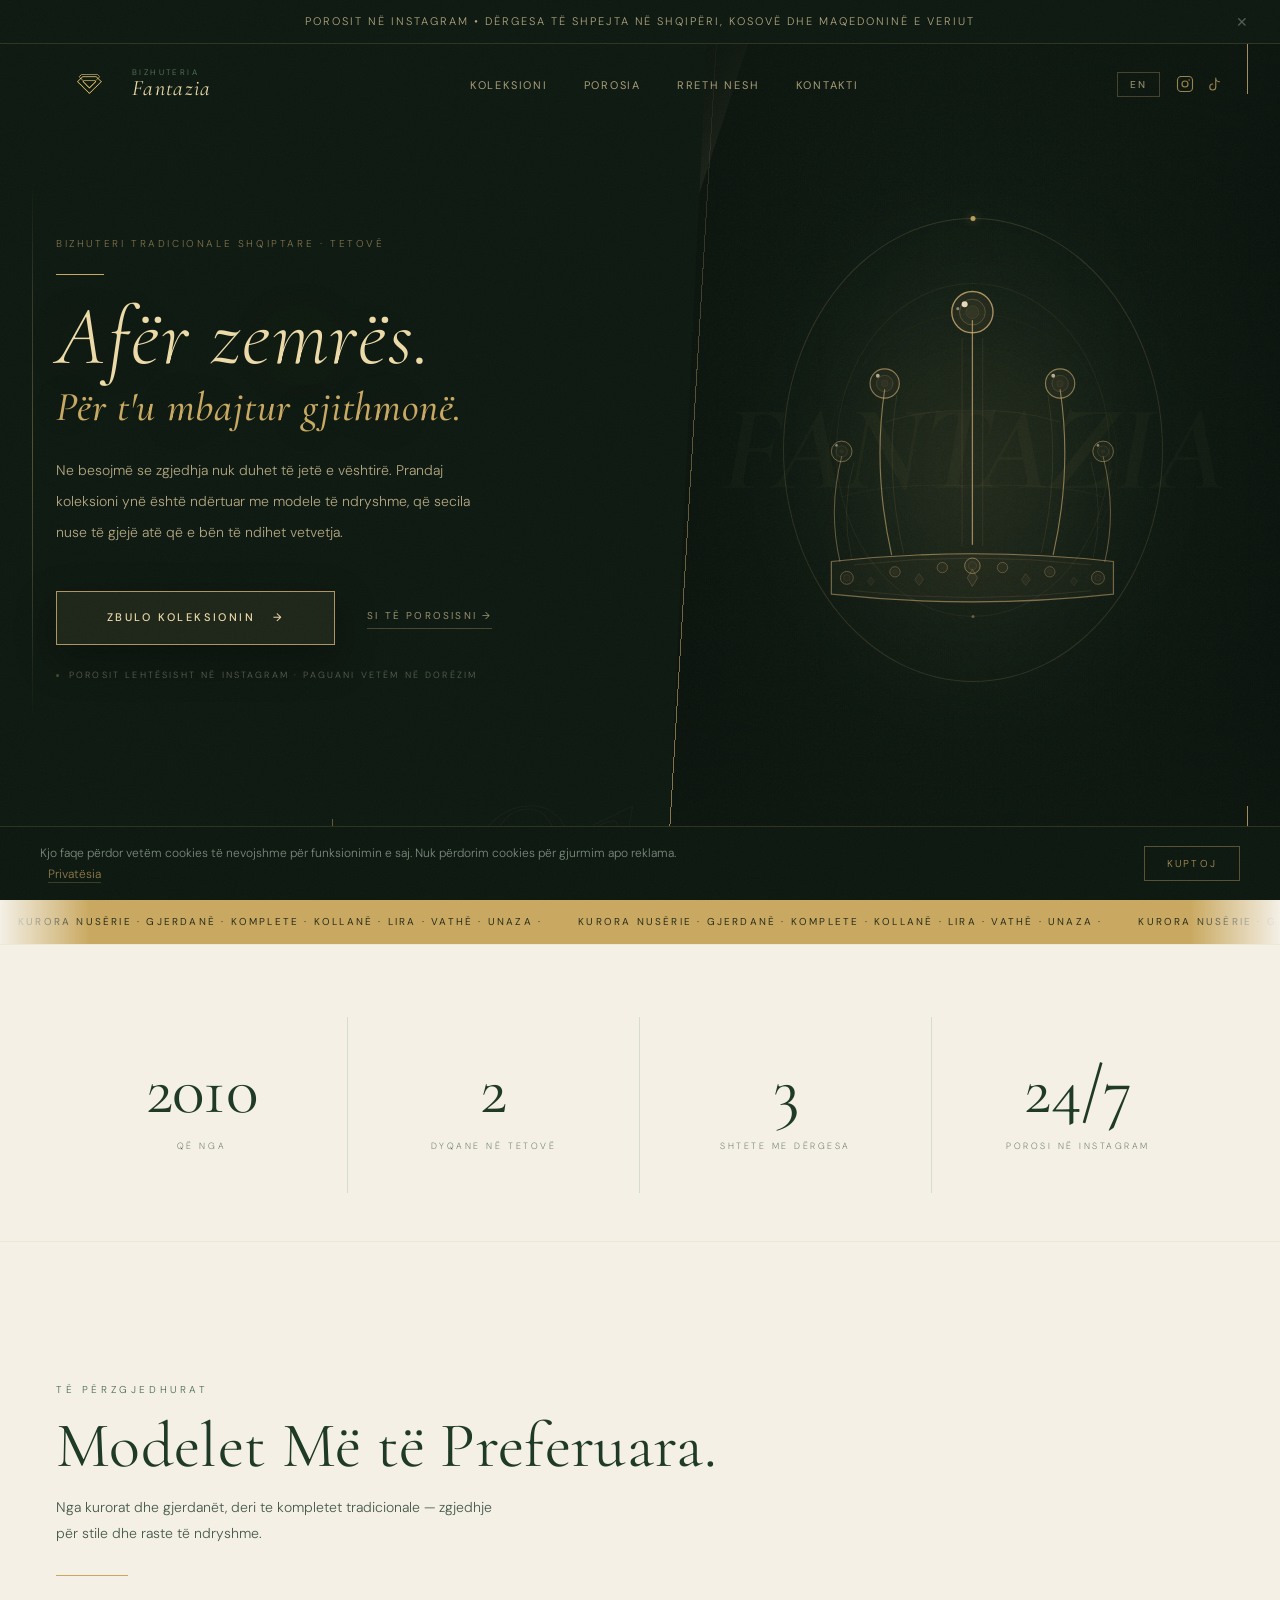
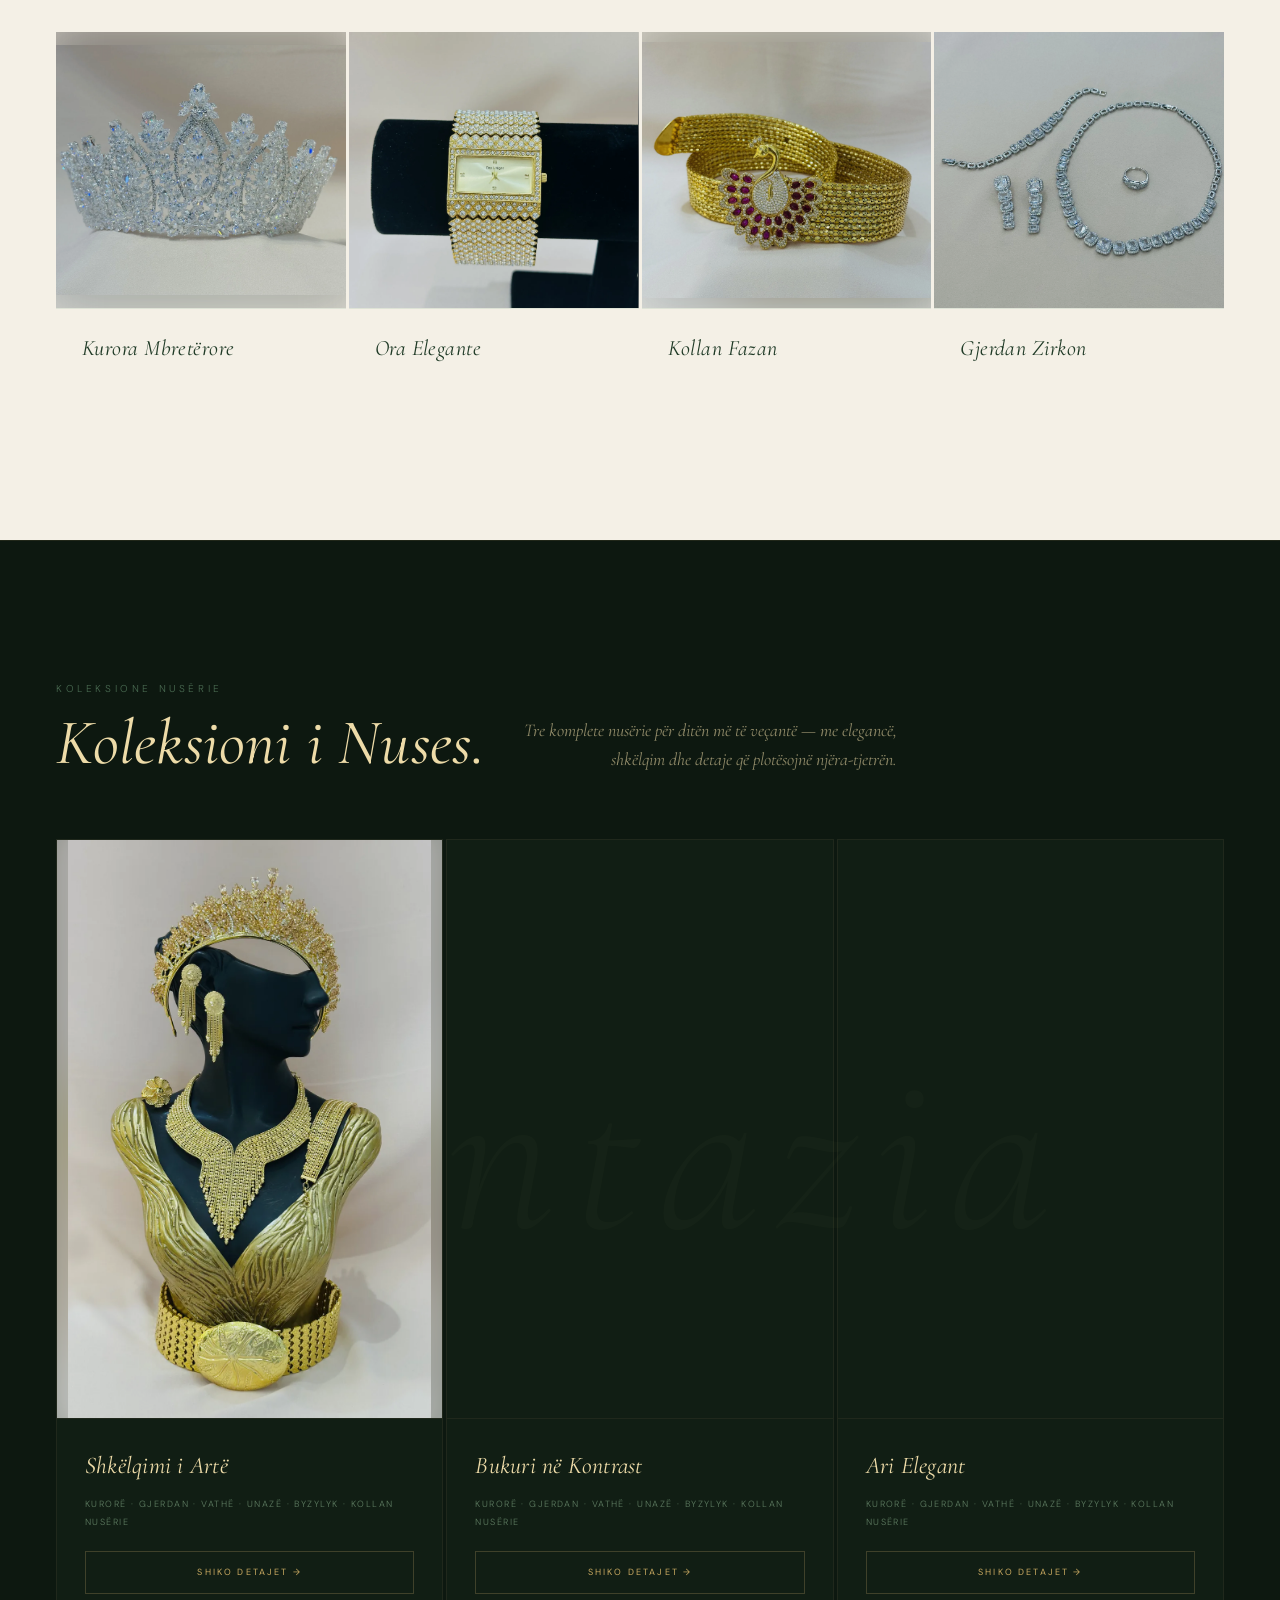
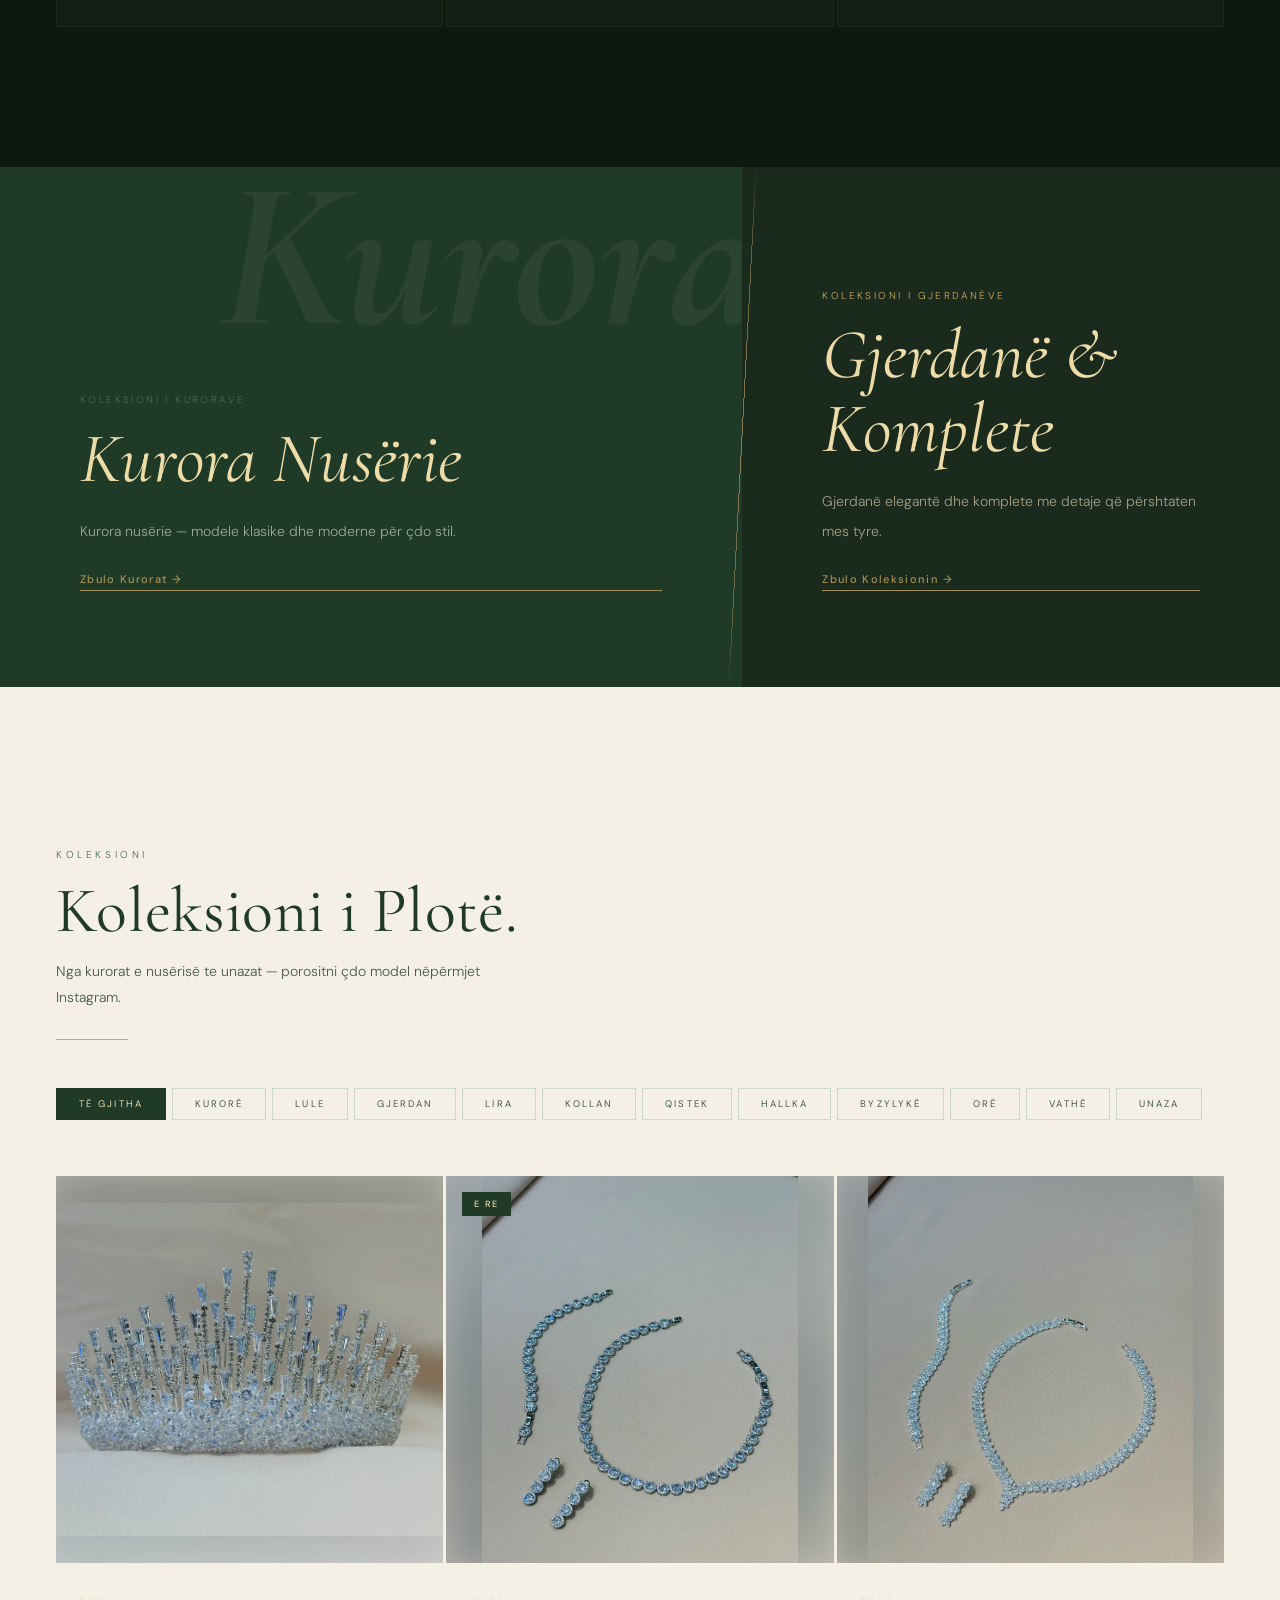
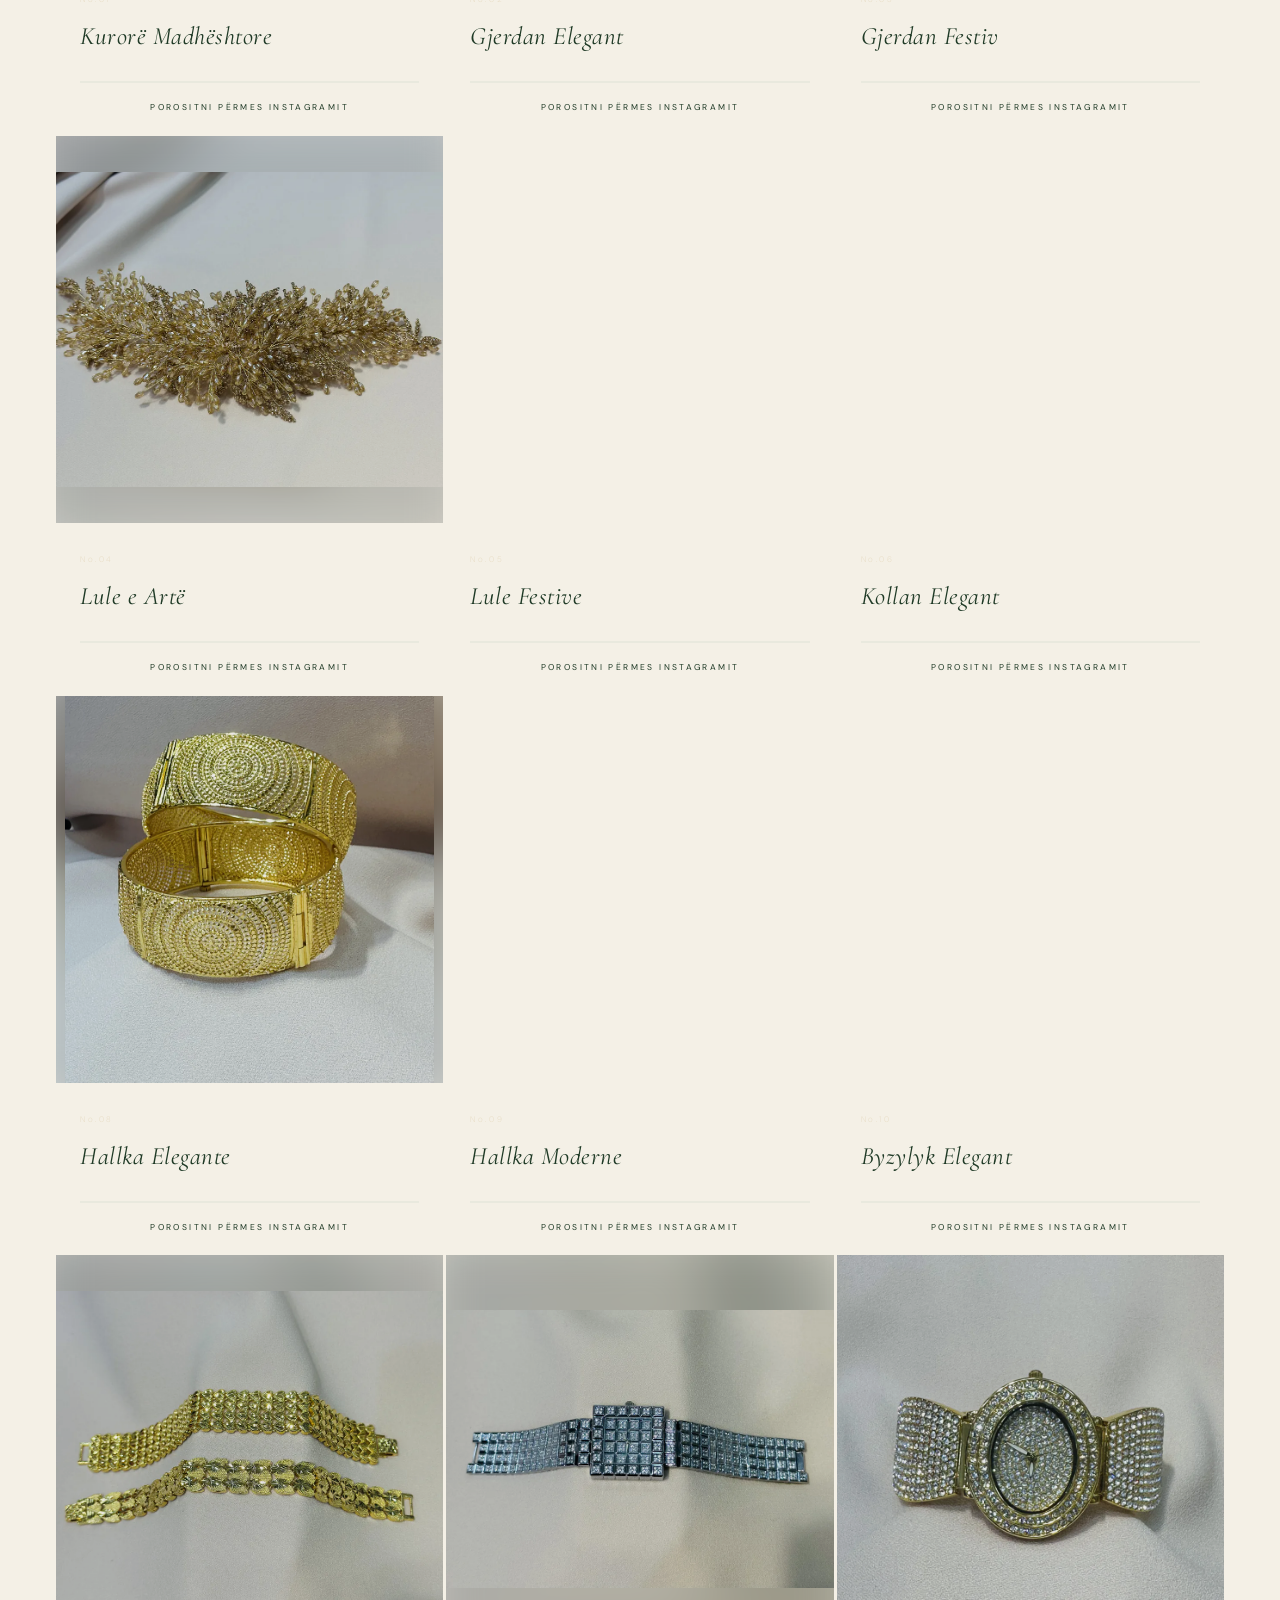
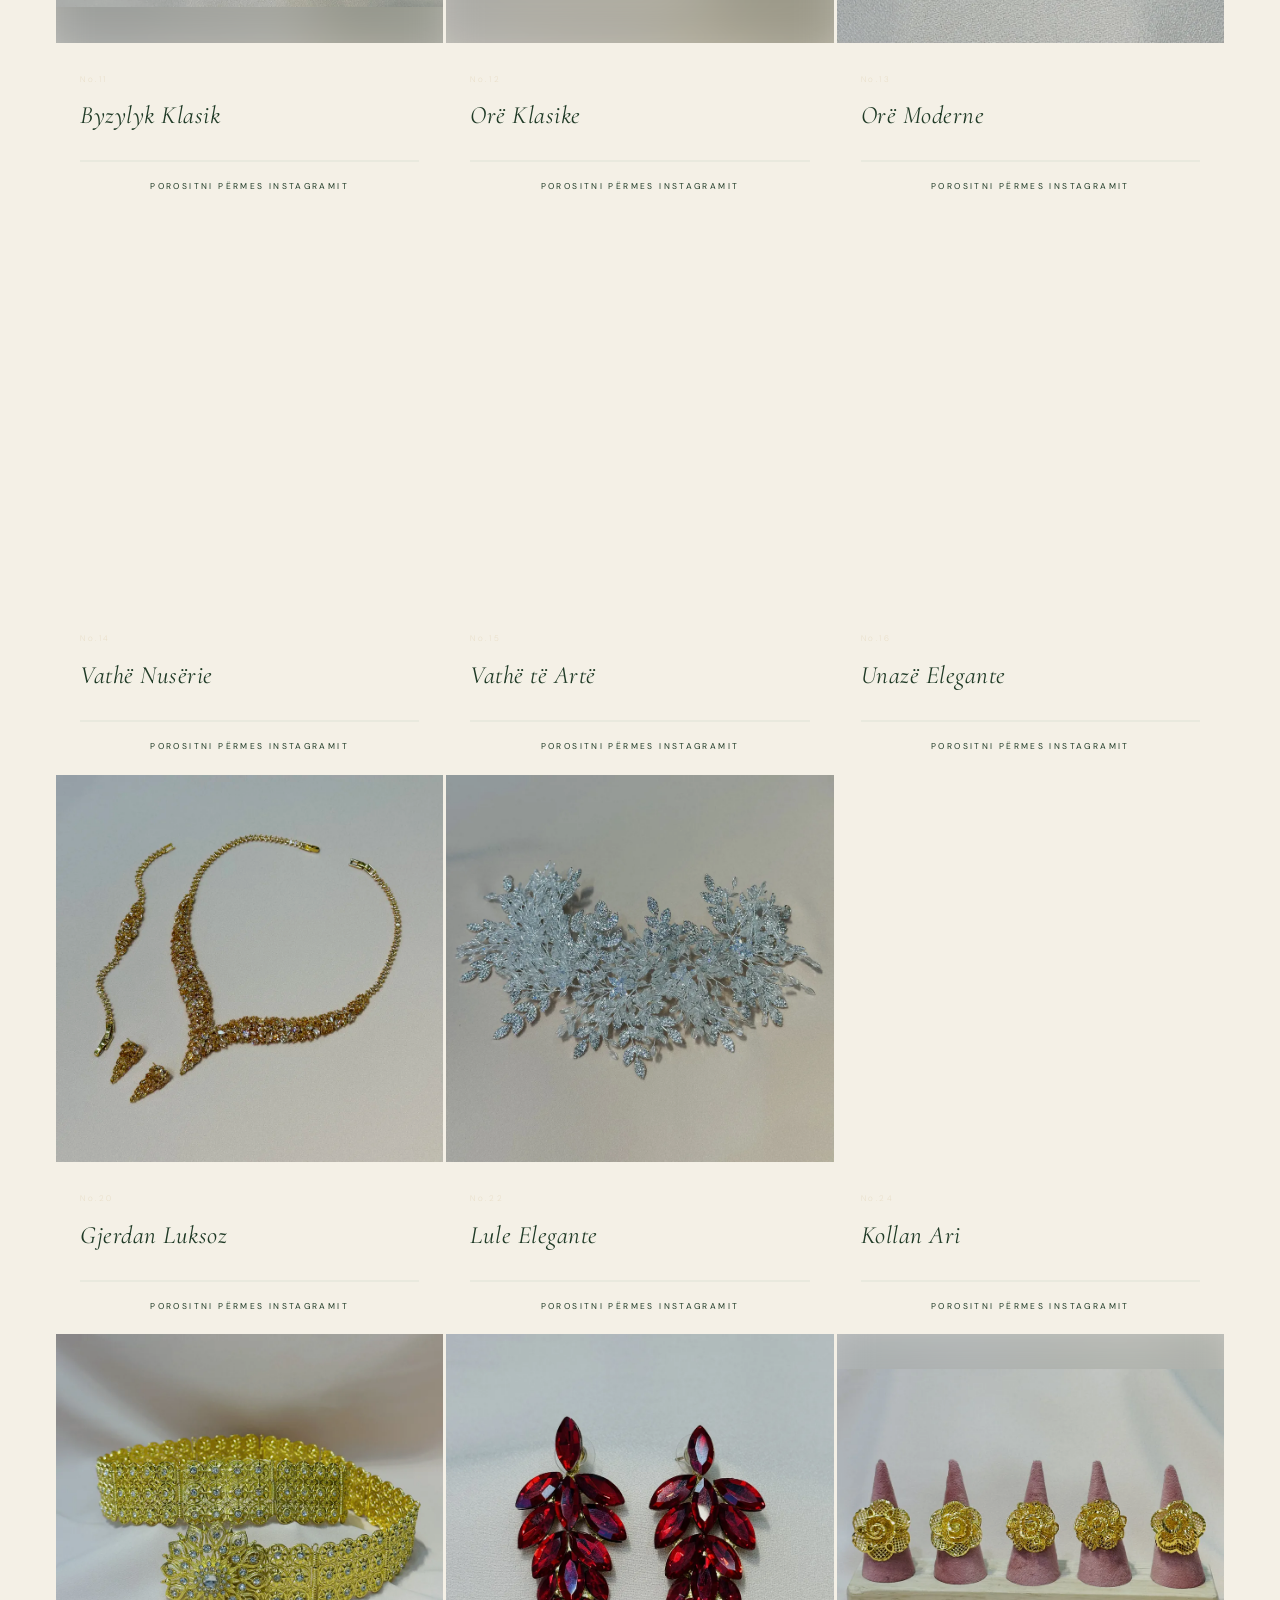
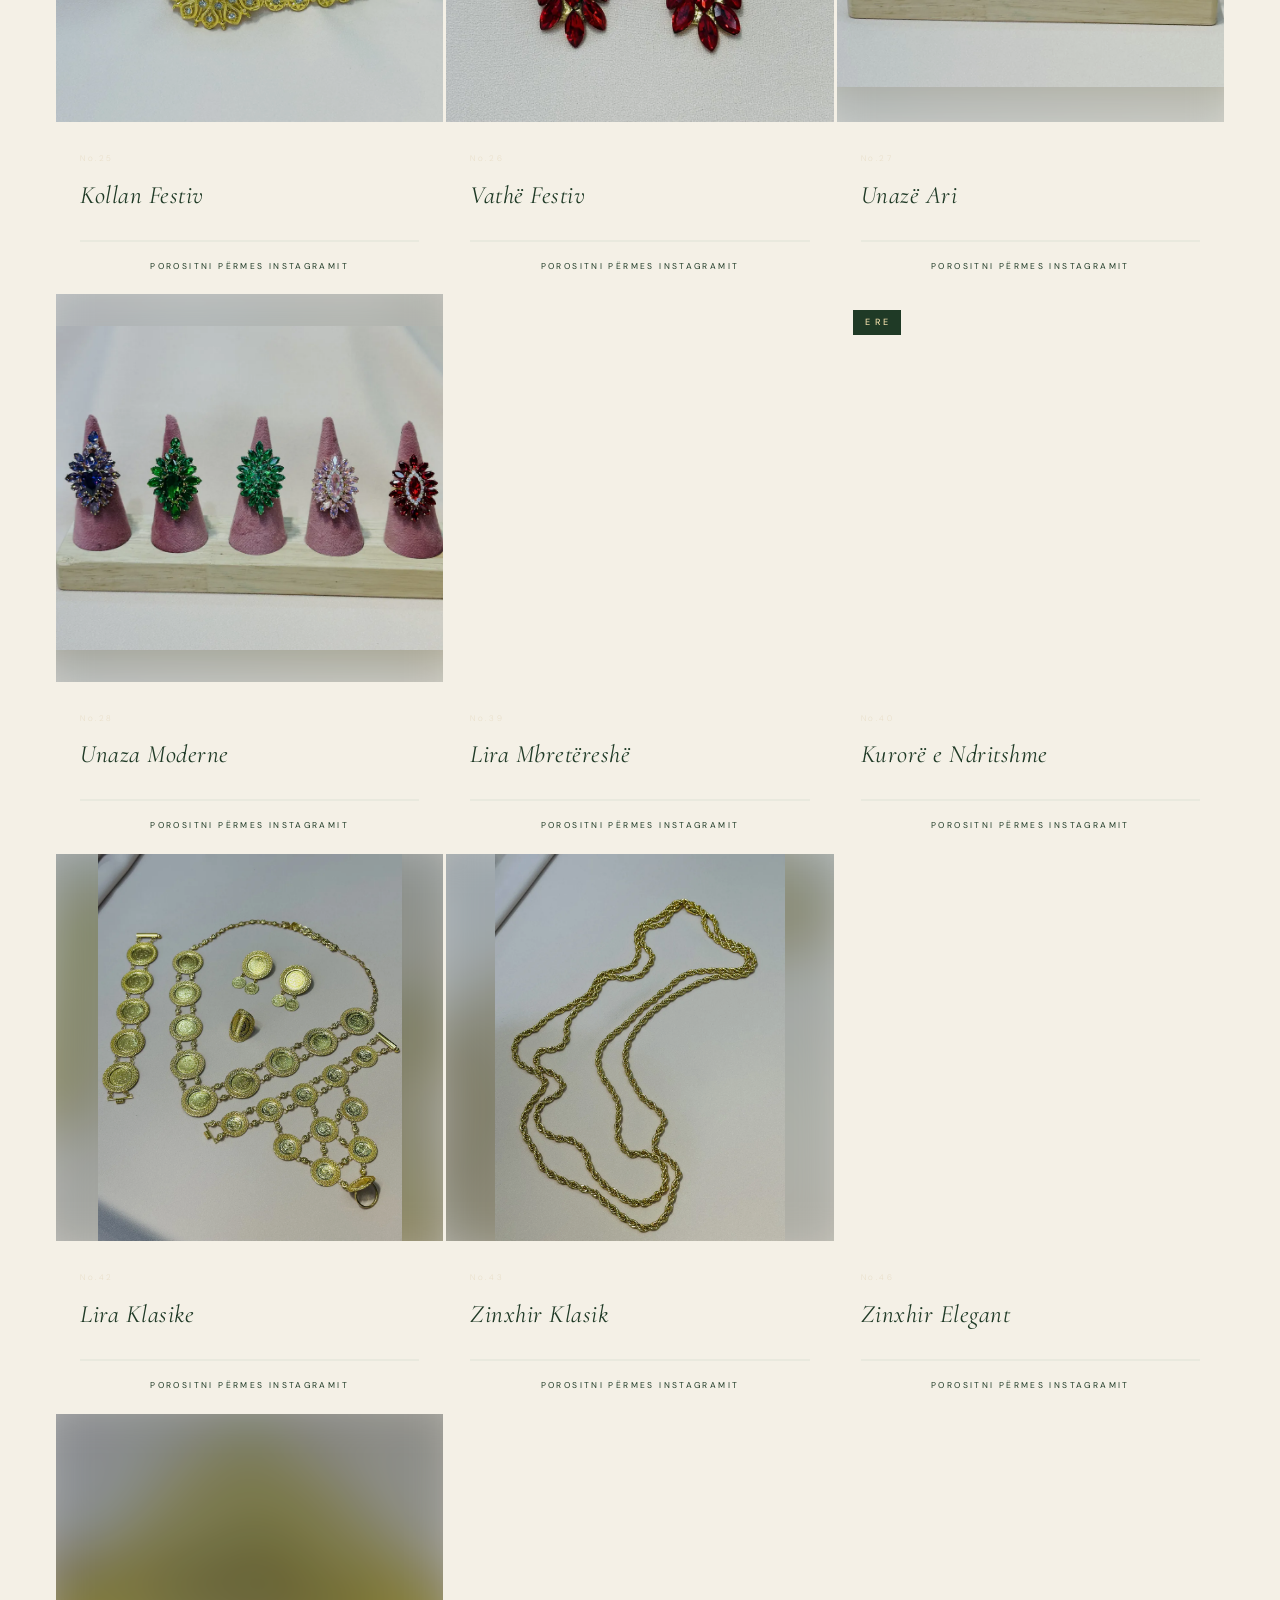
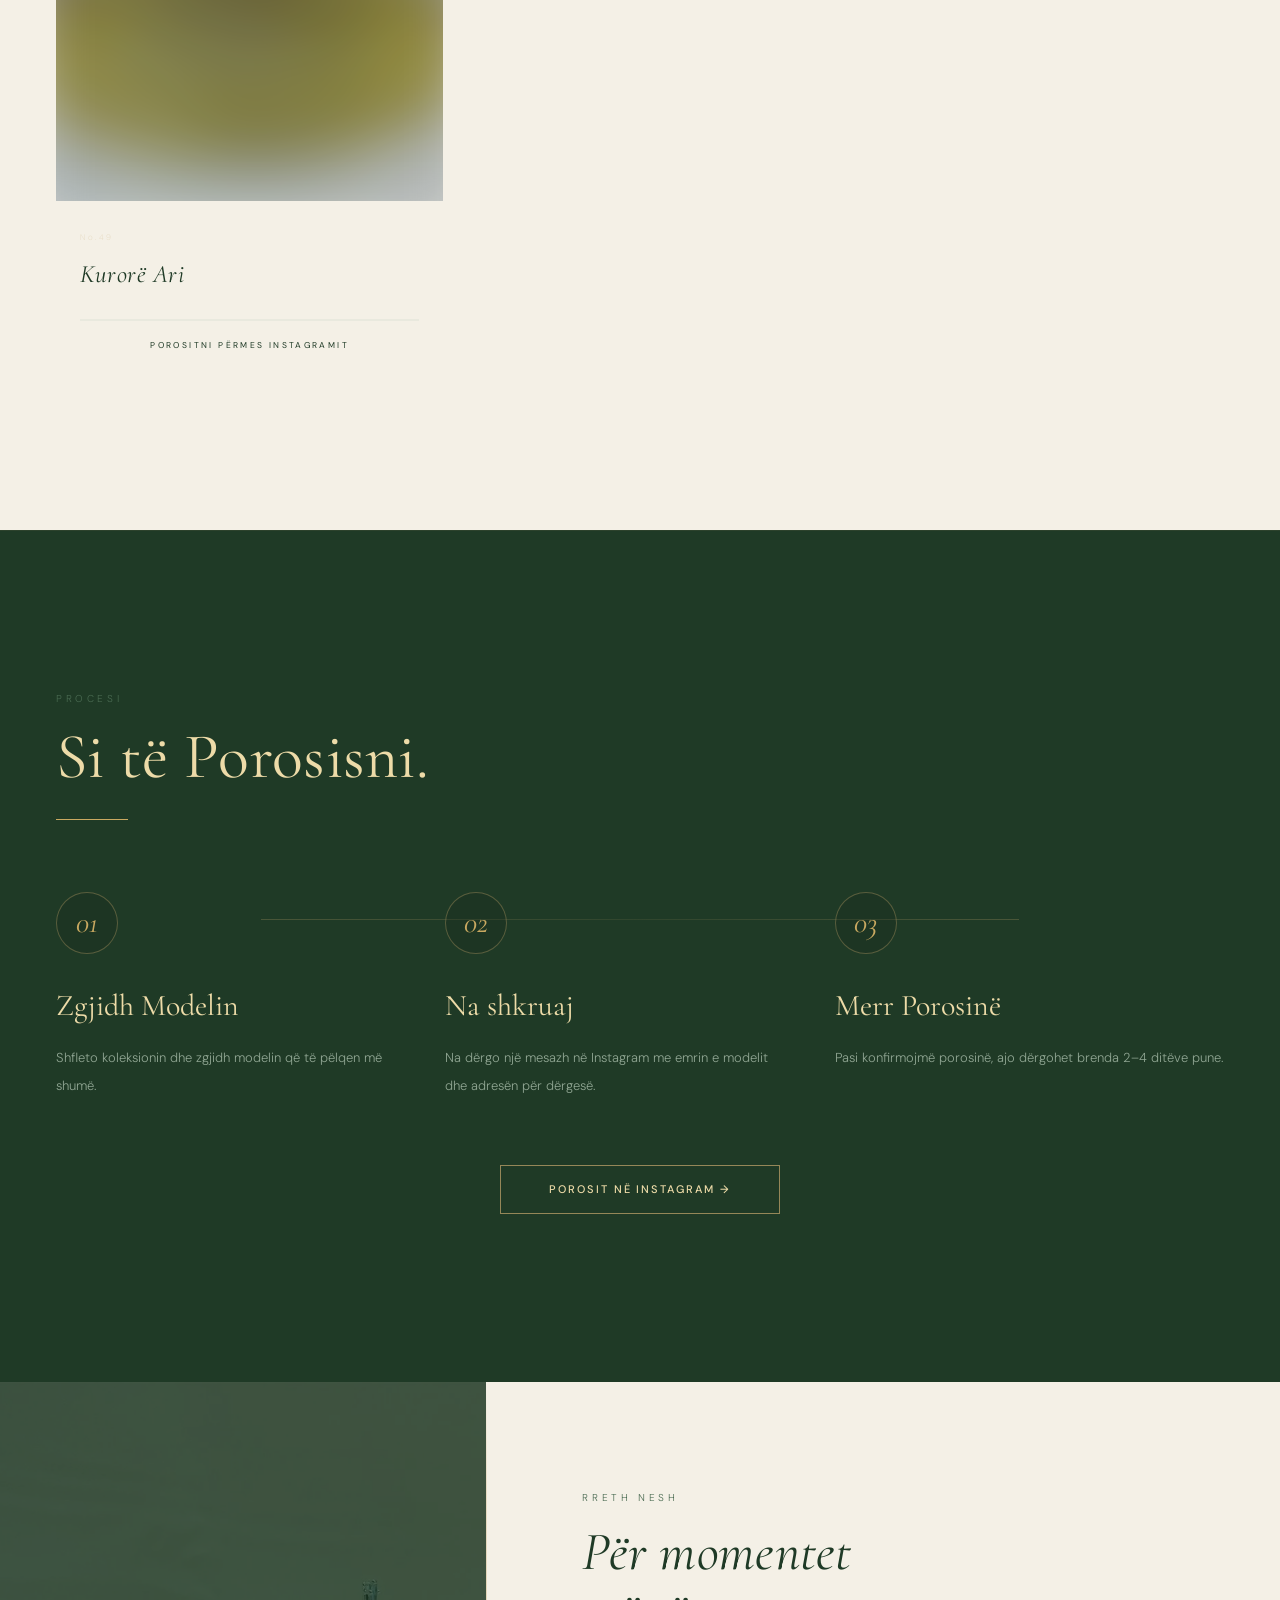
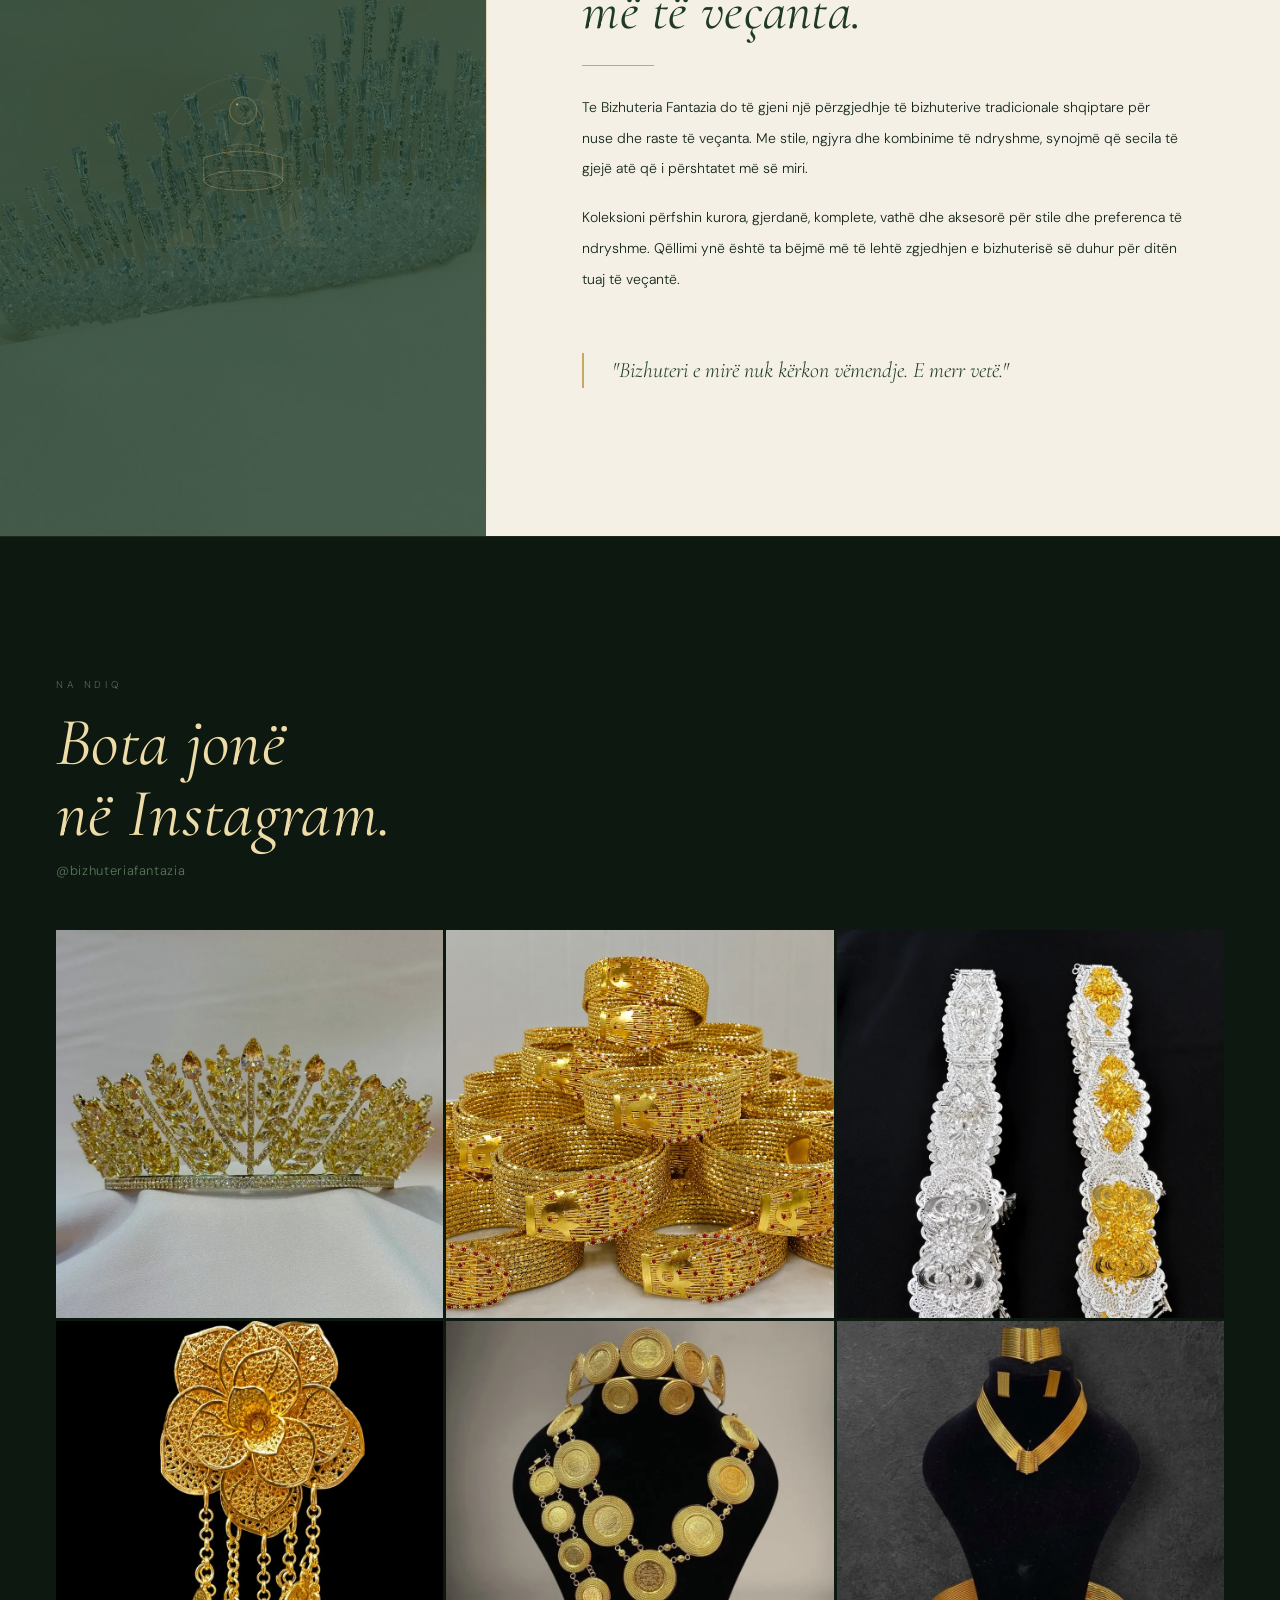
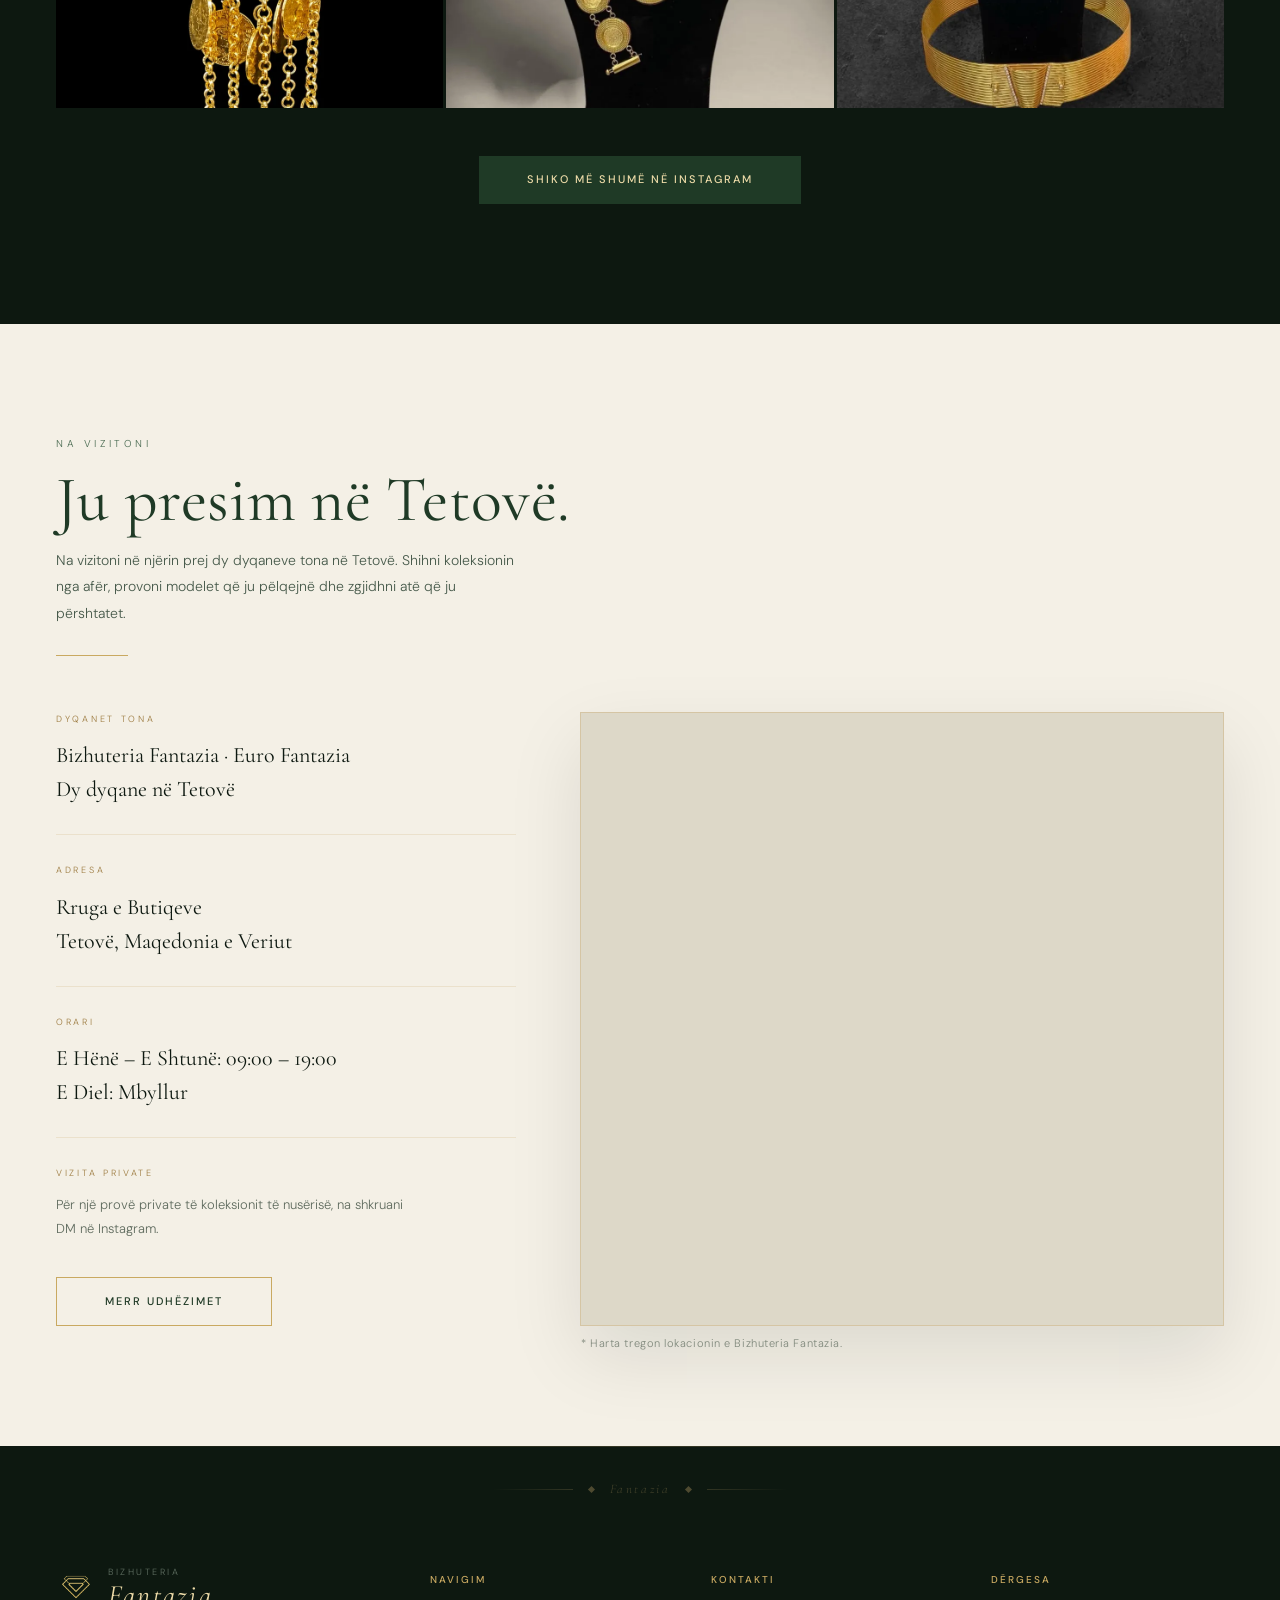
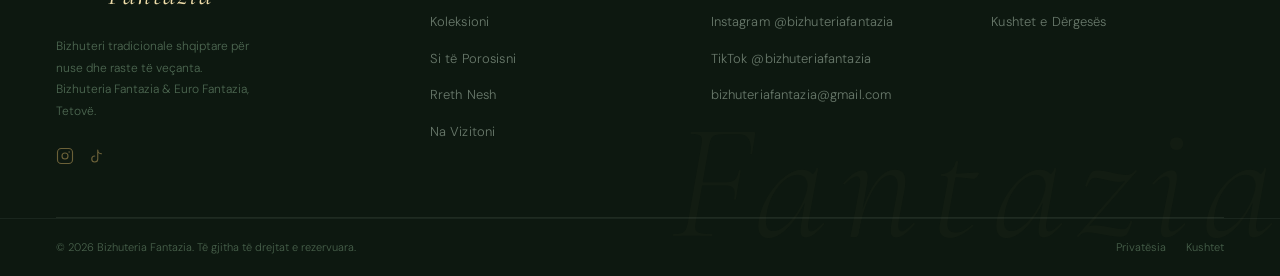
==== commit 7d1971a8: "Fixing bugs, image, link and sections" ====
--- a/index.html
+++ b/index.html
@@ -196,7 +196,7 @@
 </div>
 
 <!-- ══════════════════════════════════════════
-     HERO
+     HERO SECTION
 ══════════════════════════════════════════ -->
 <section id="hero">
   <div class="hero-wrap">
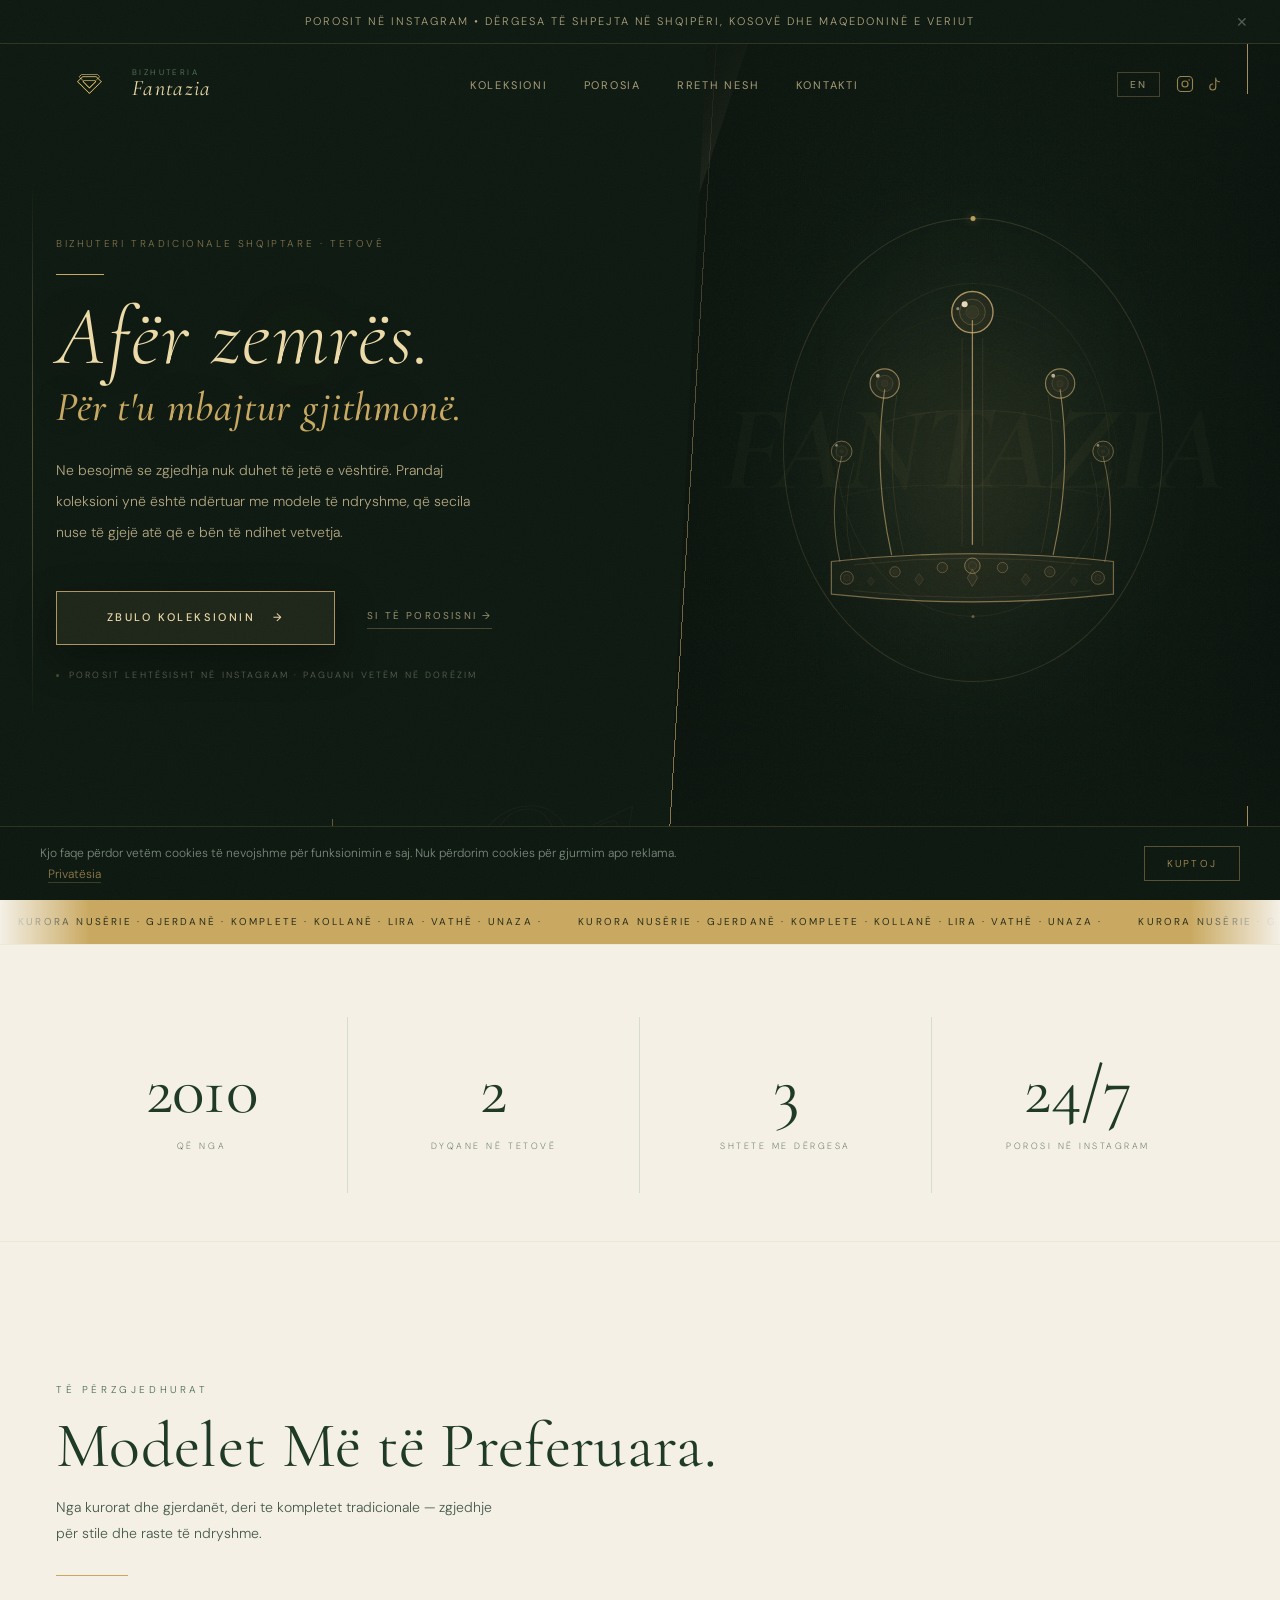
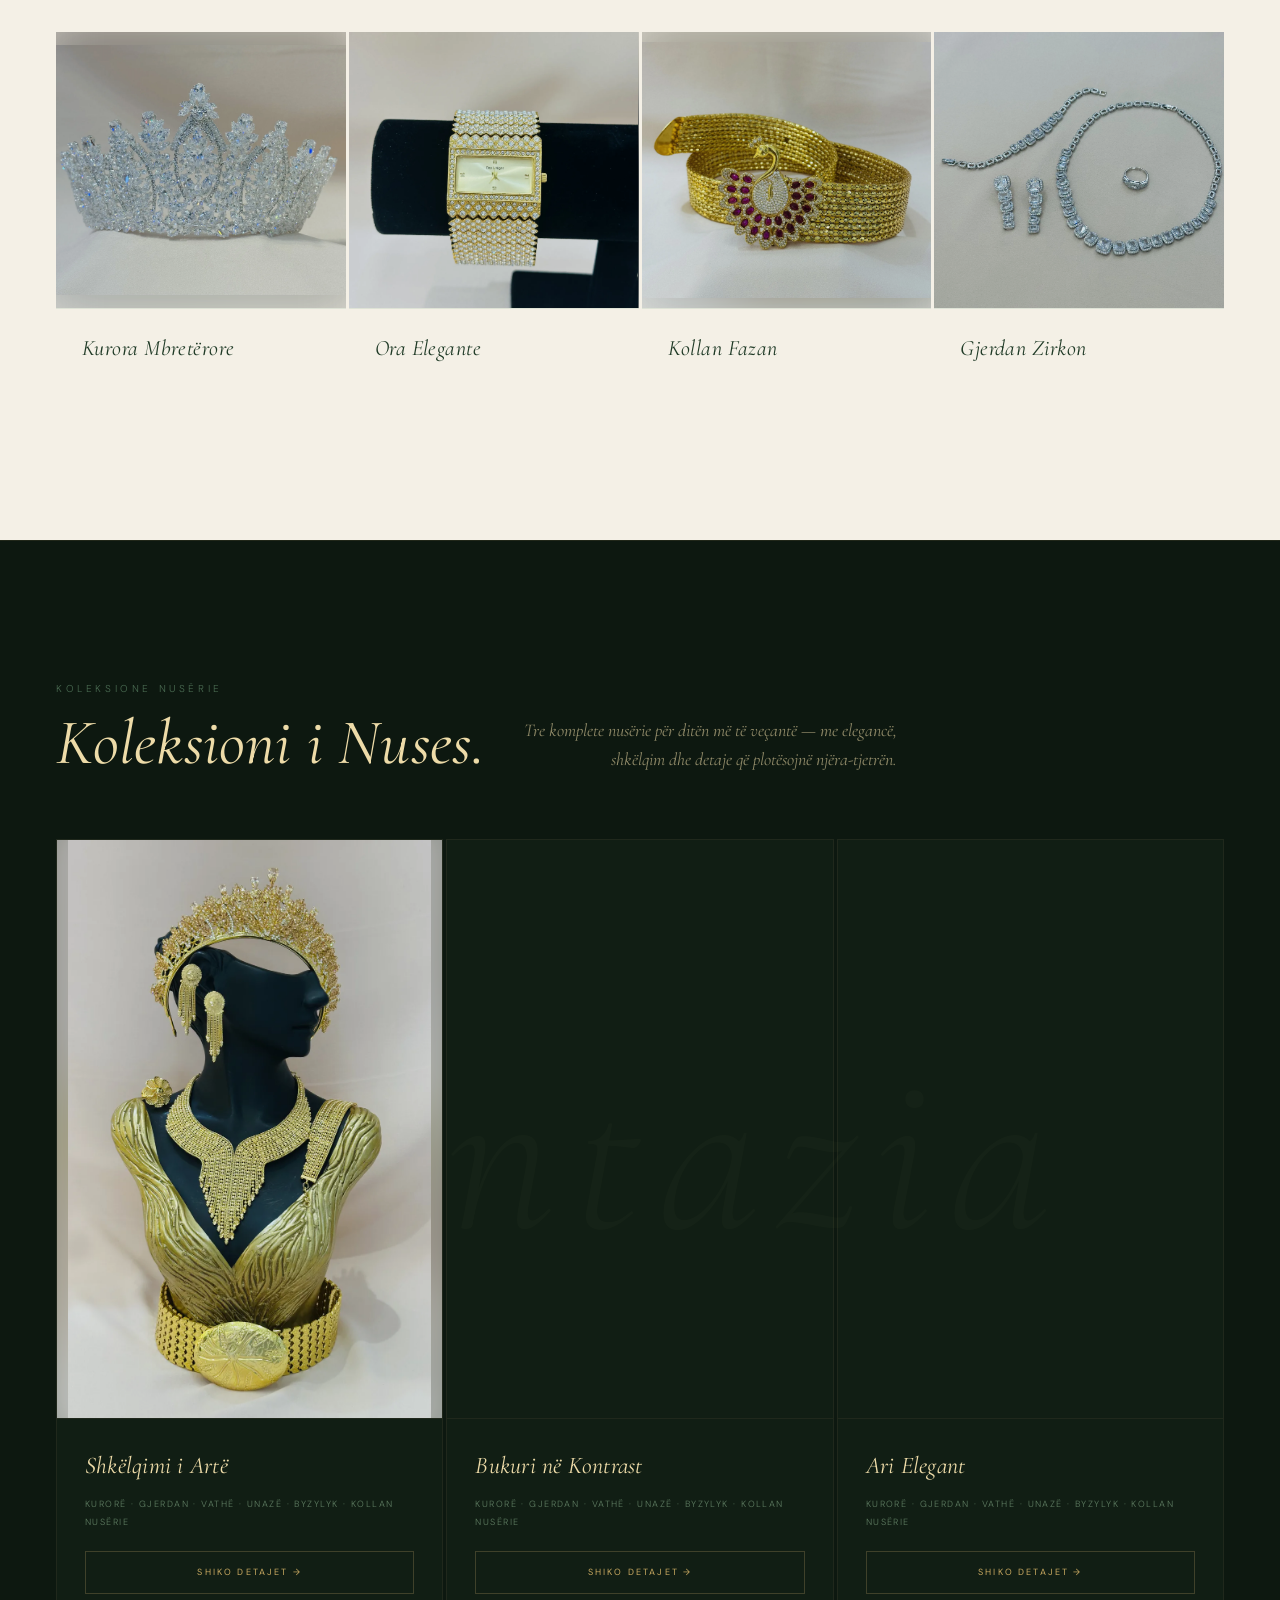
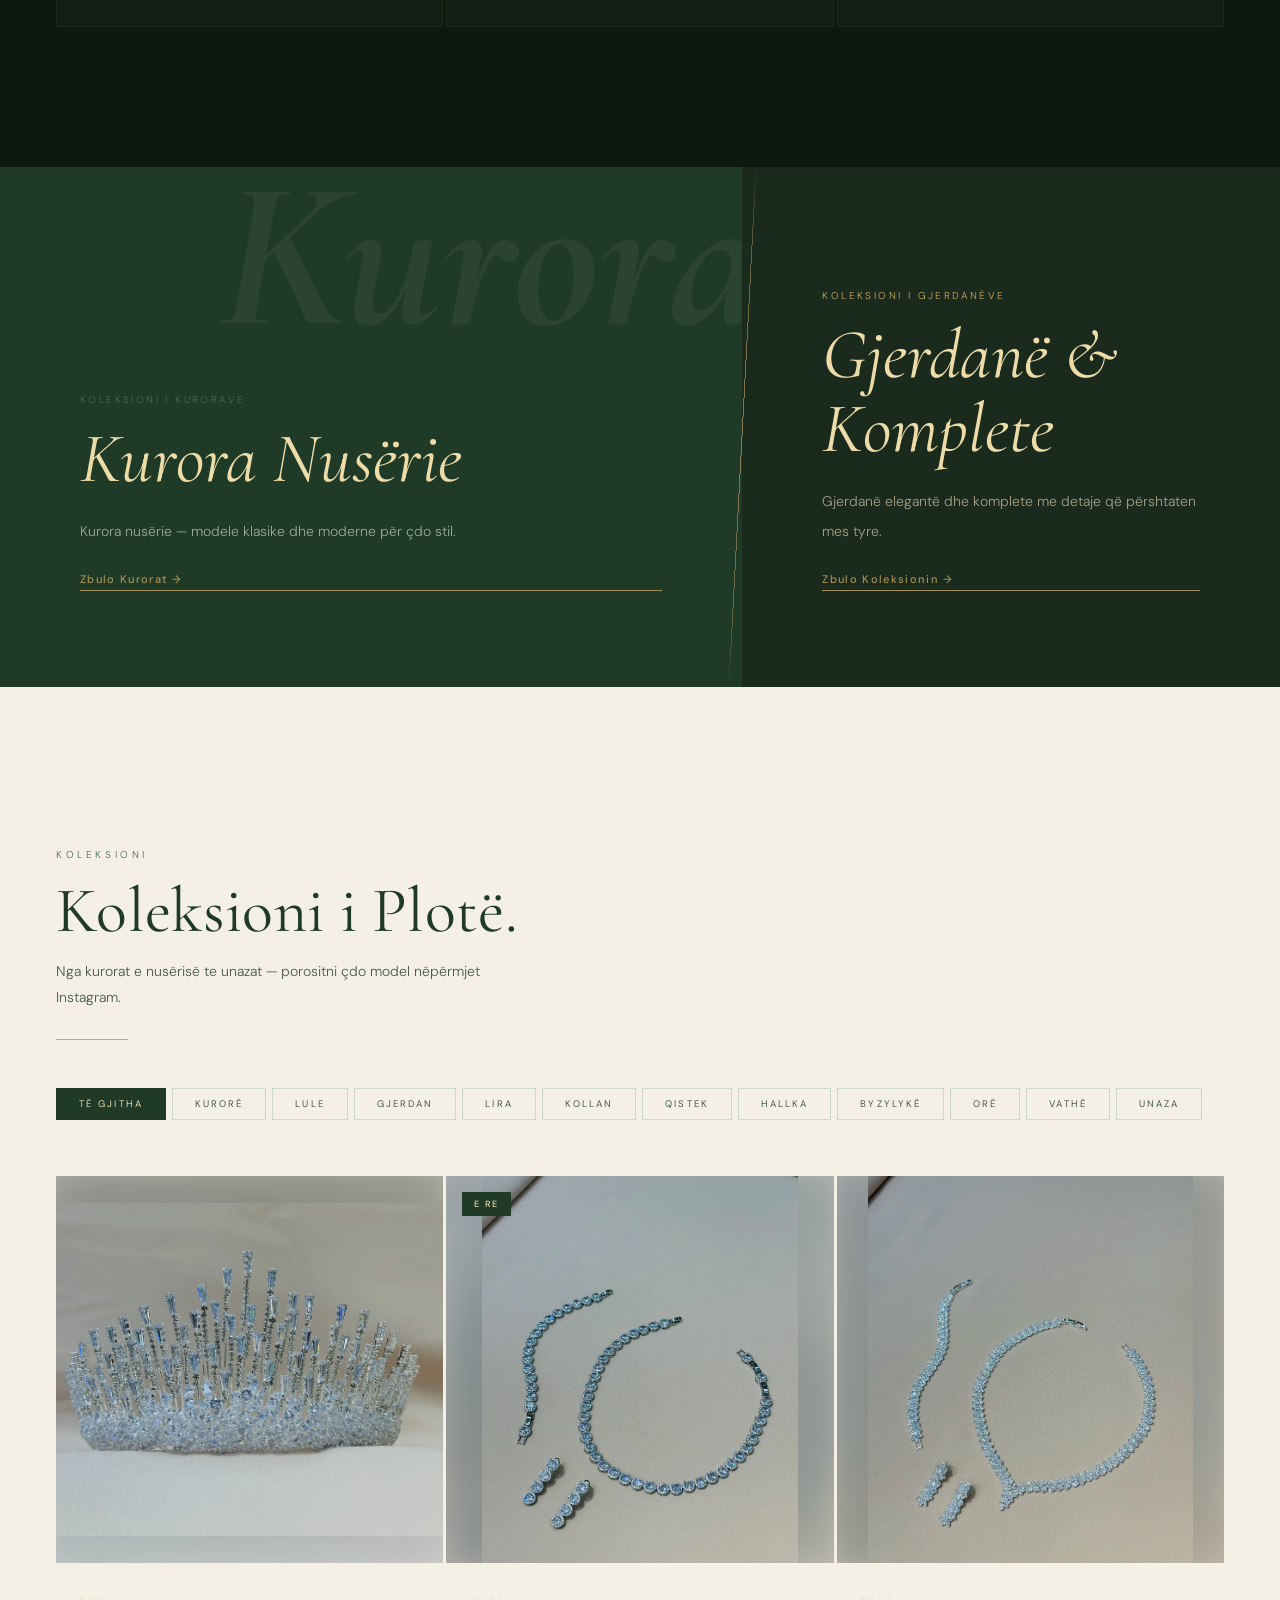
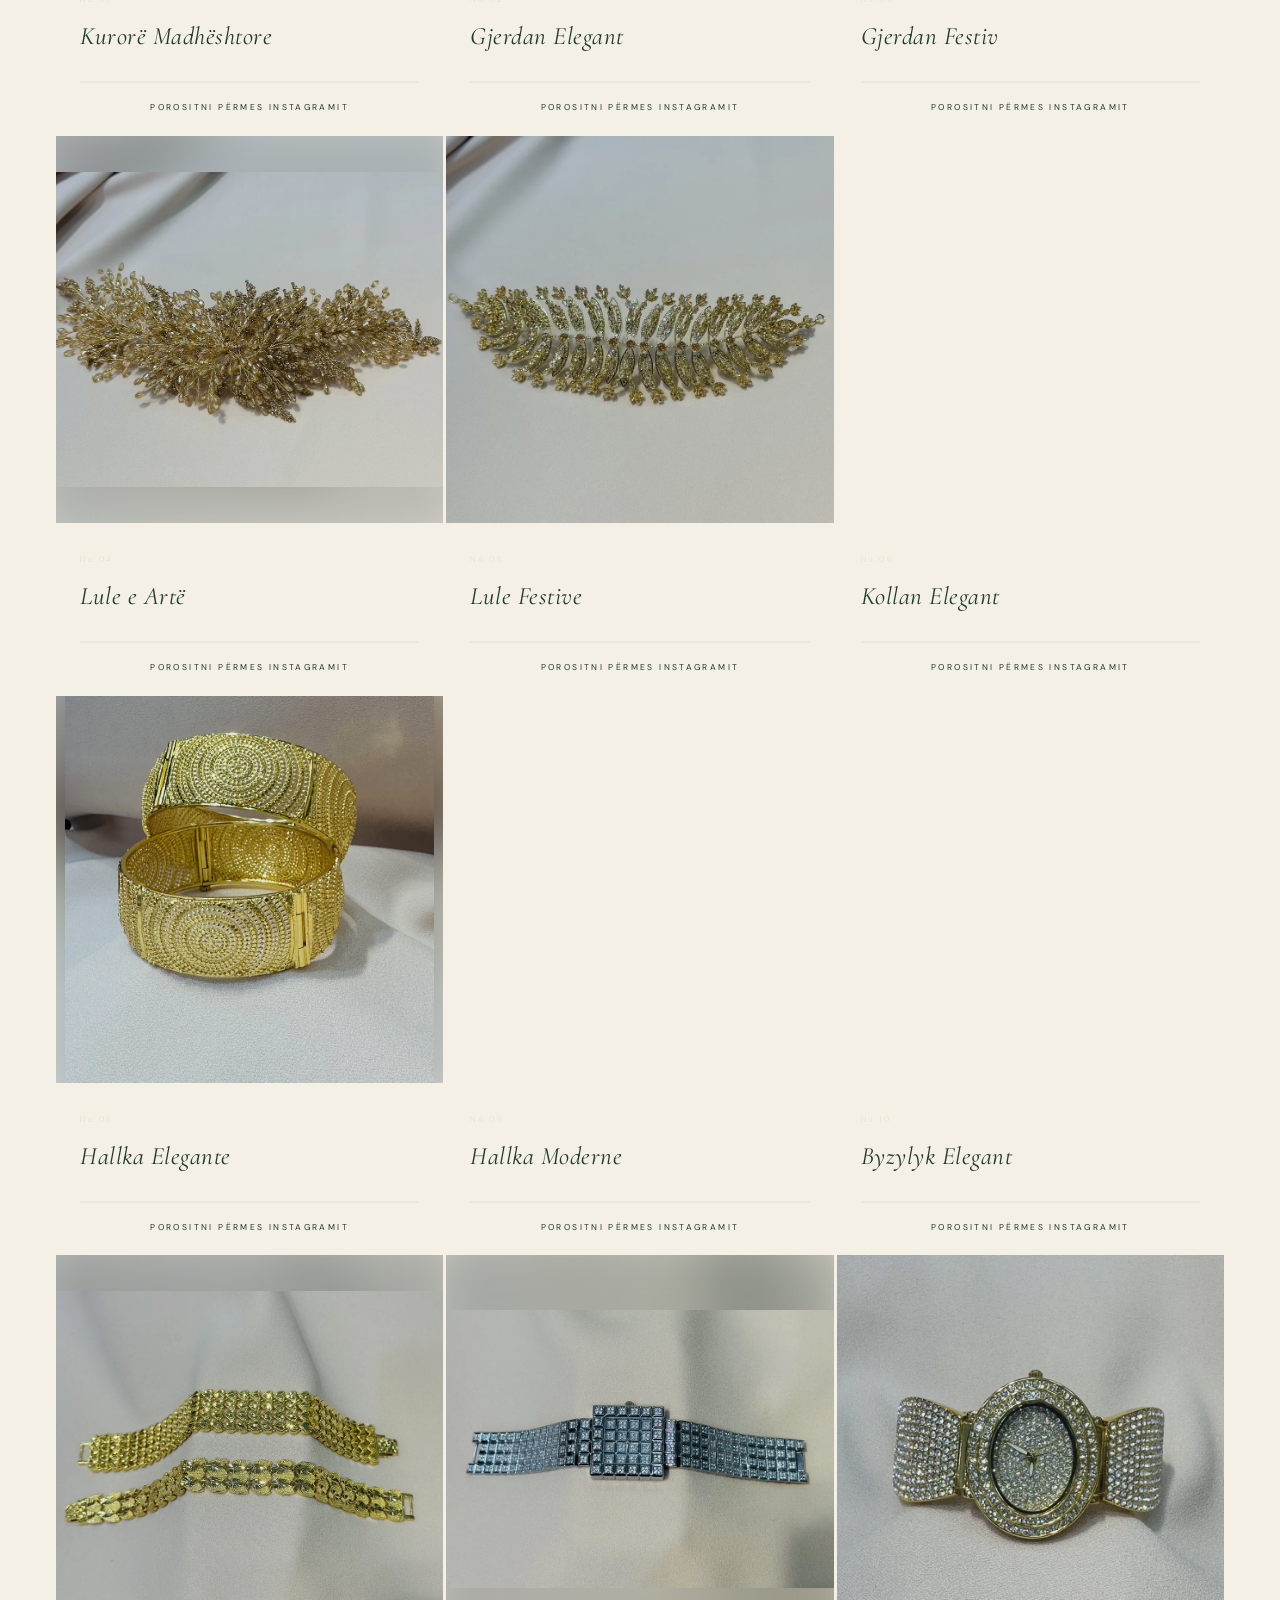
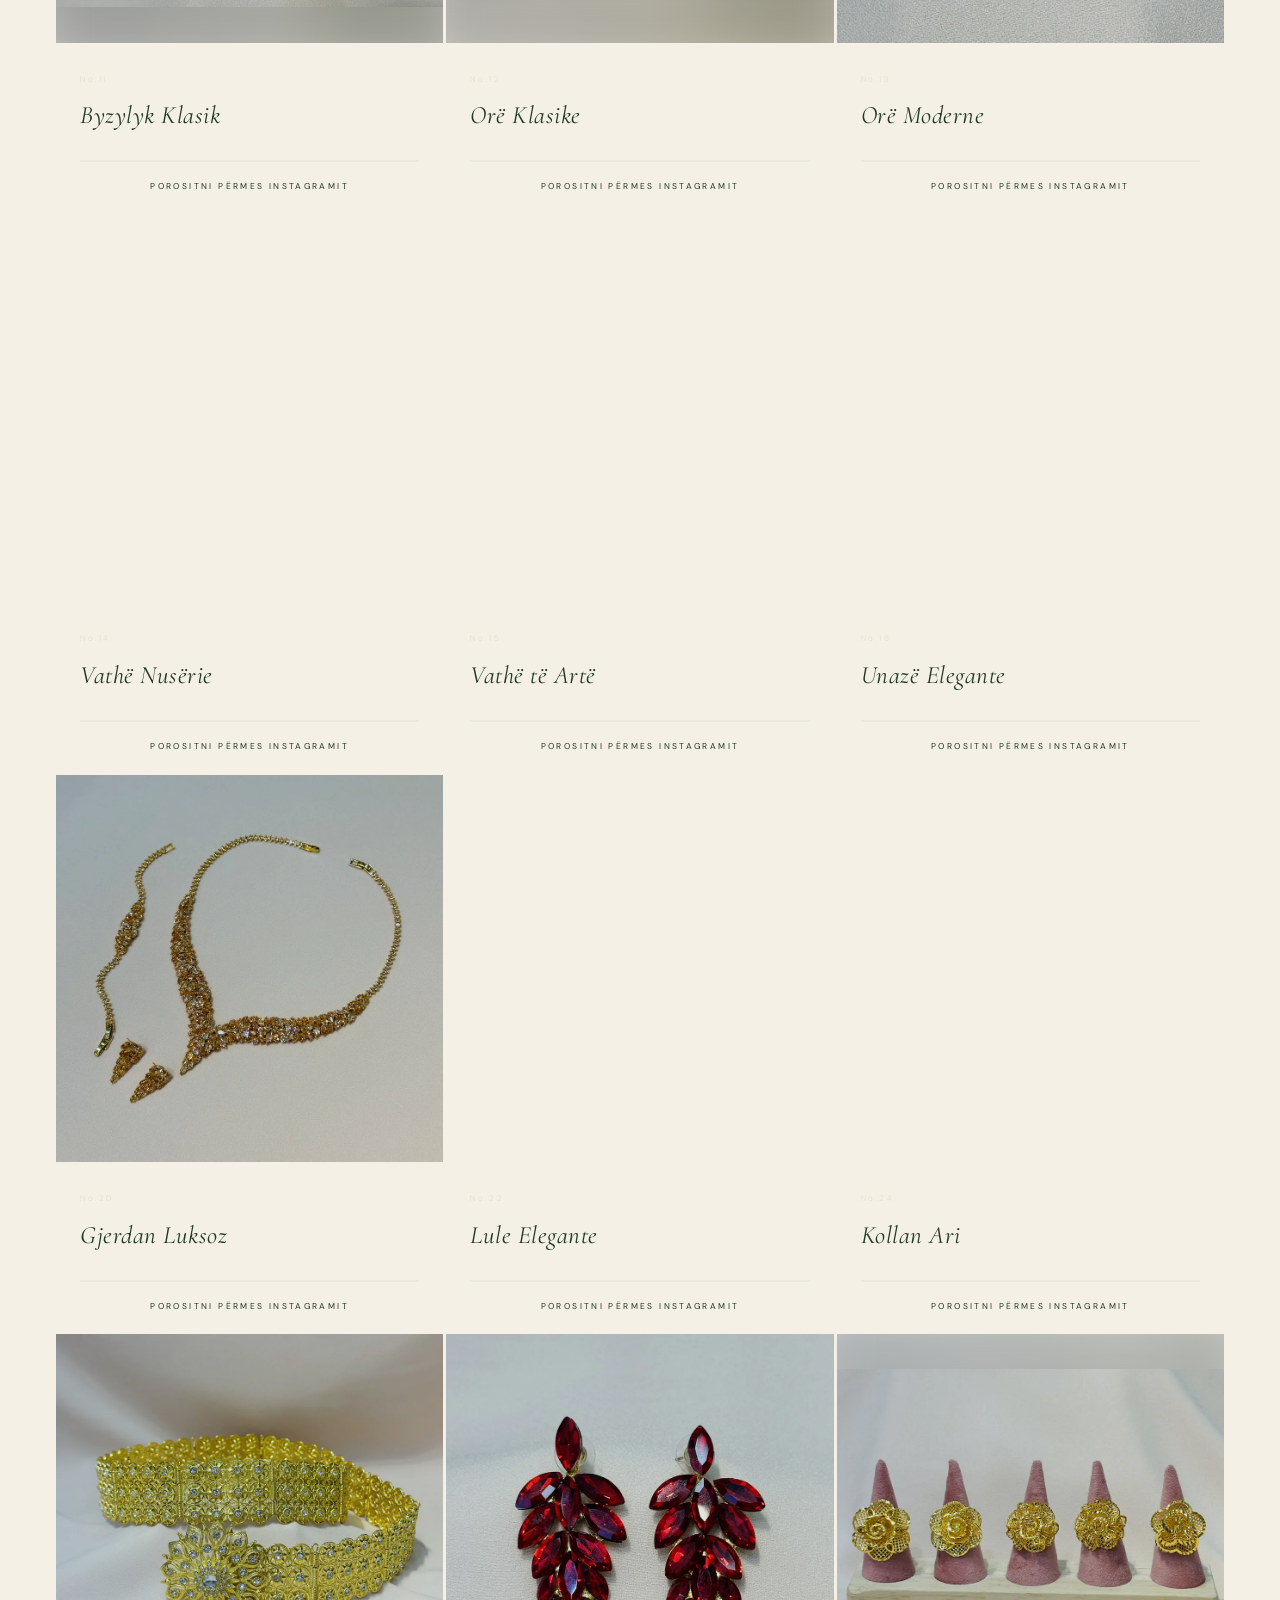
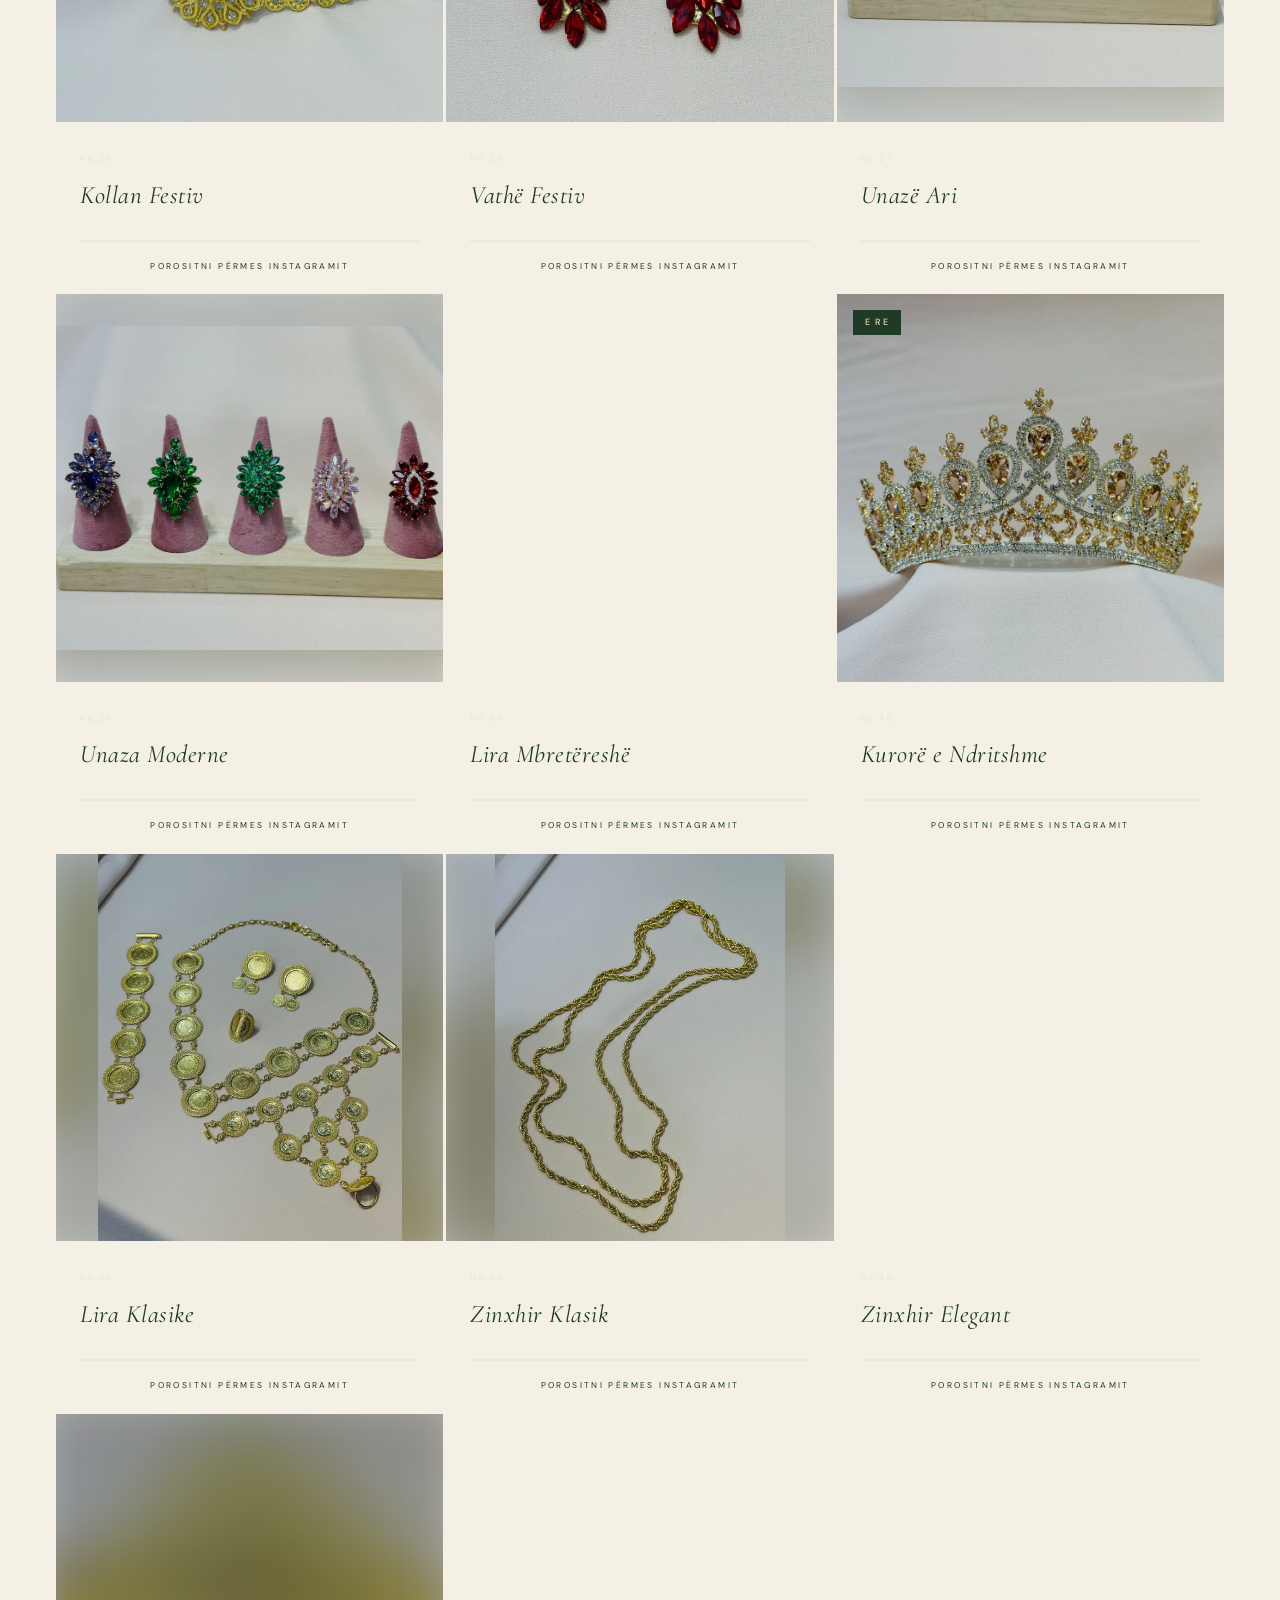
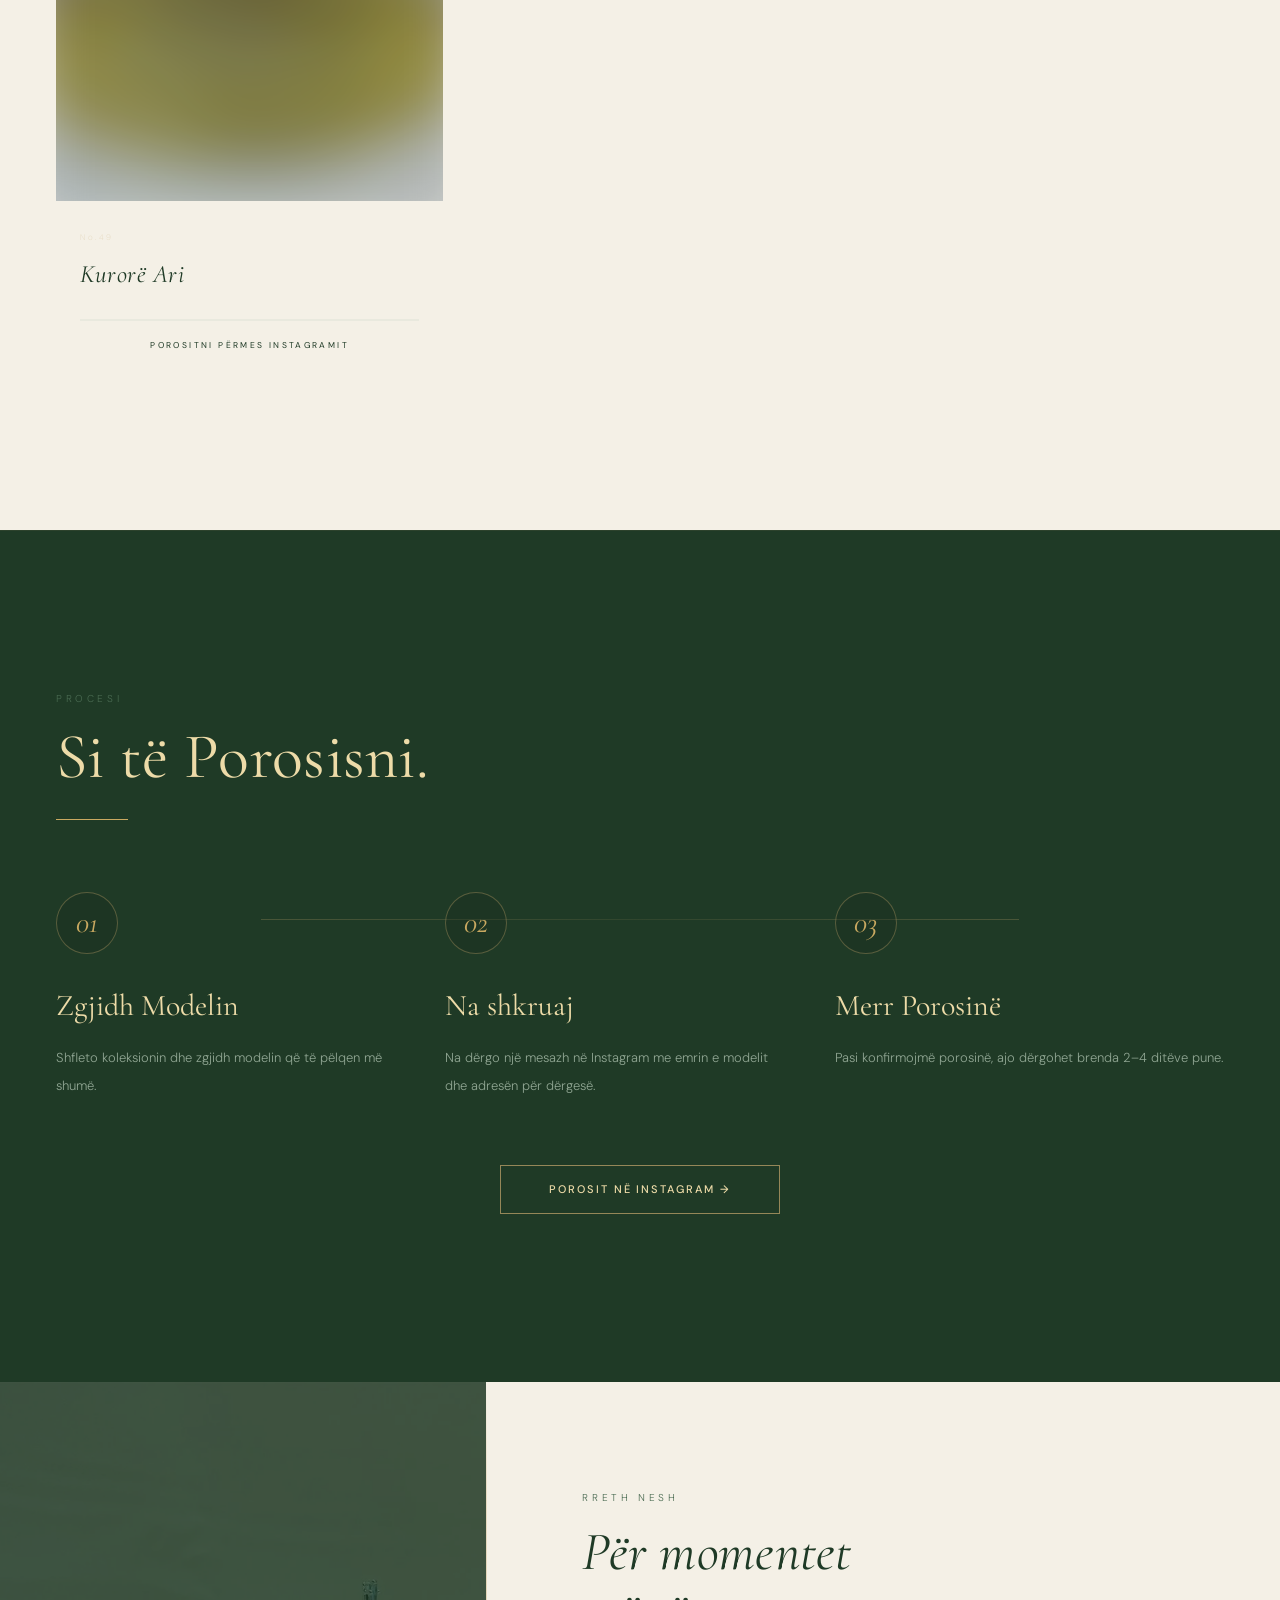
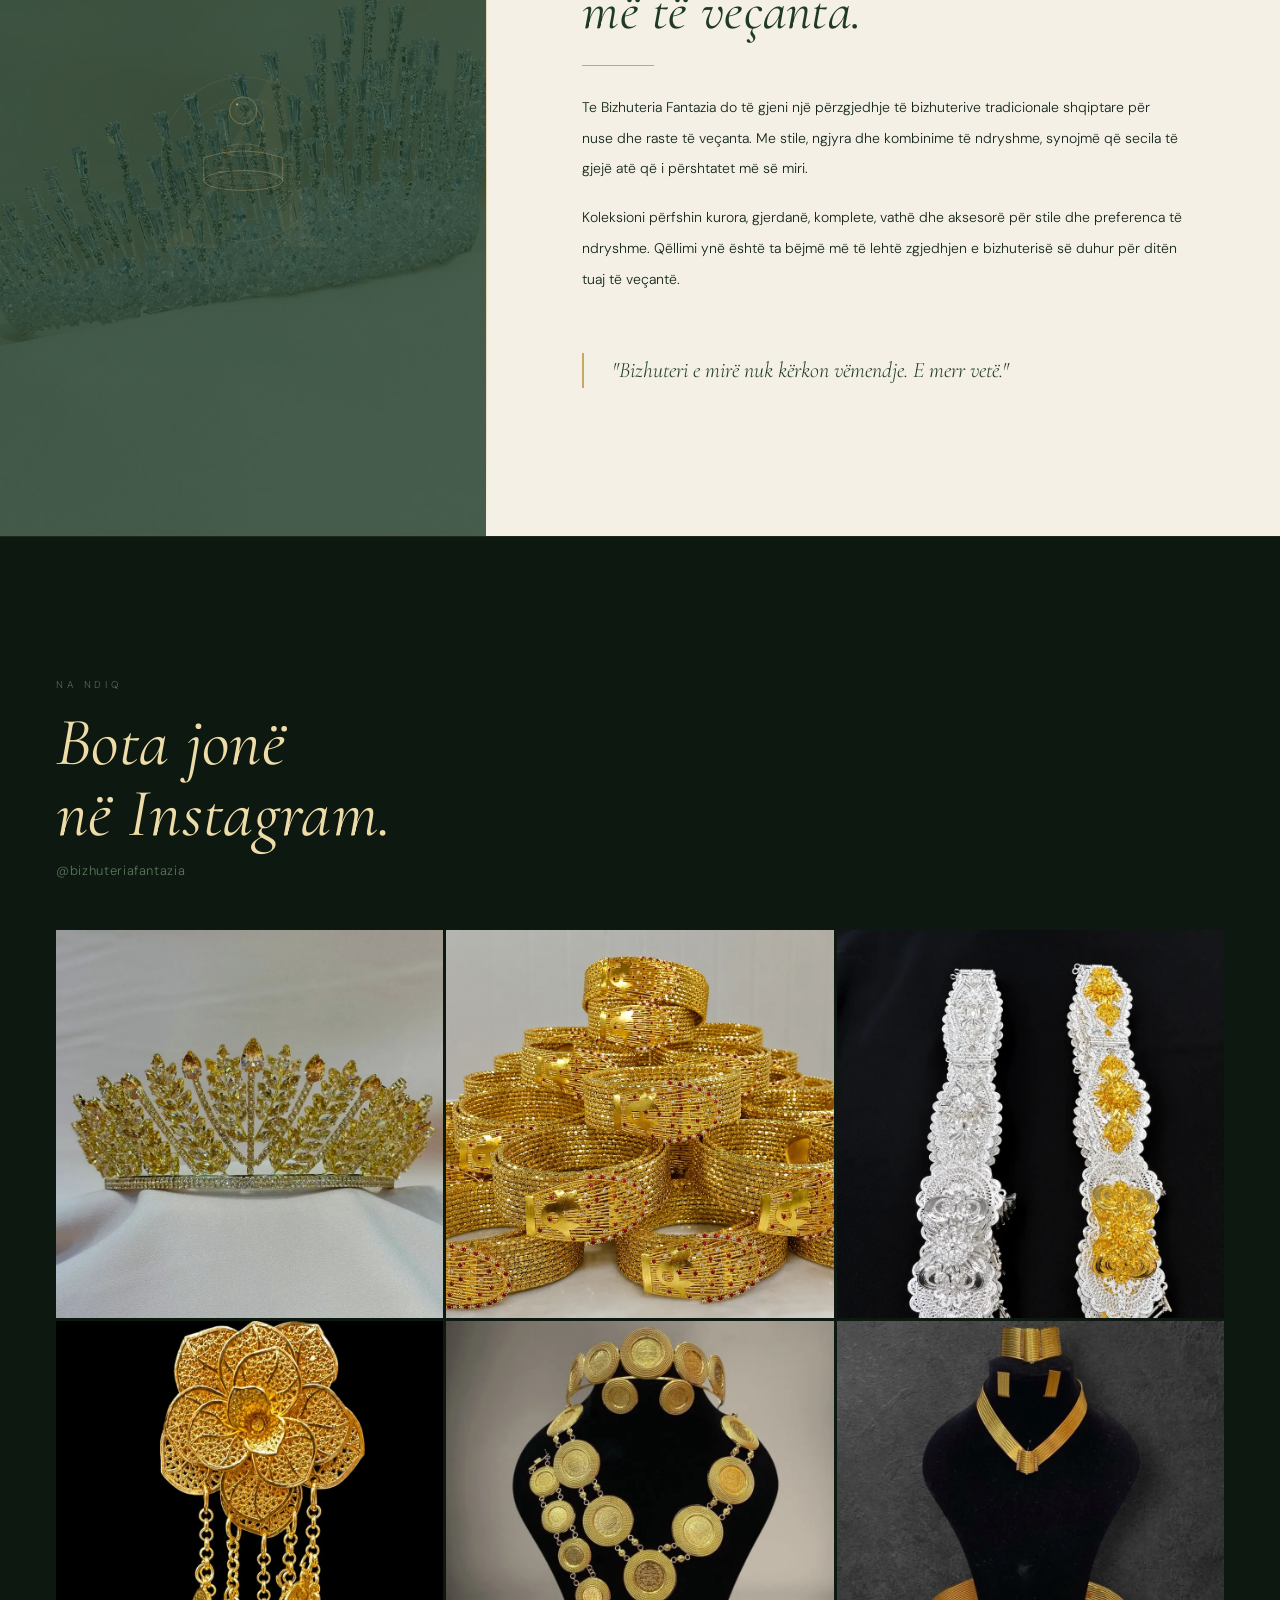
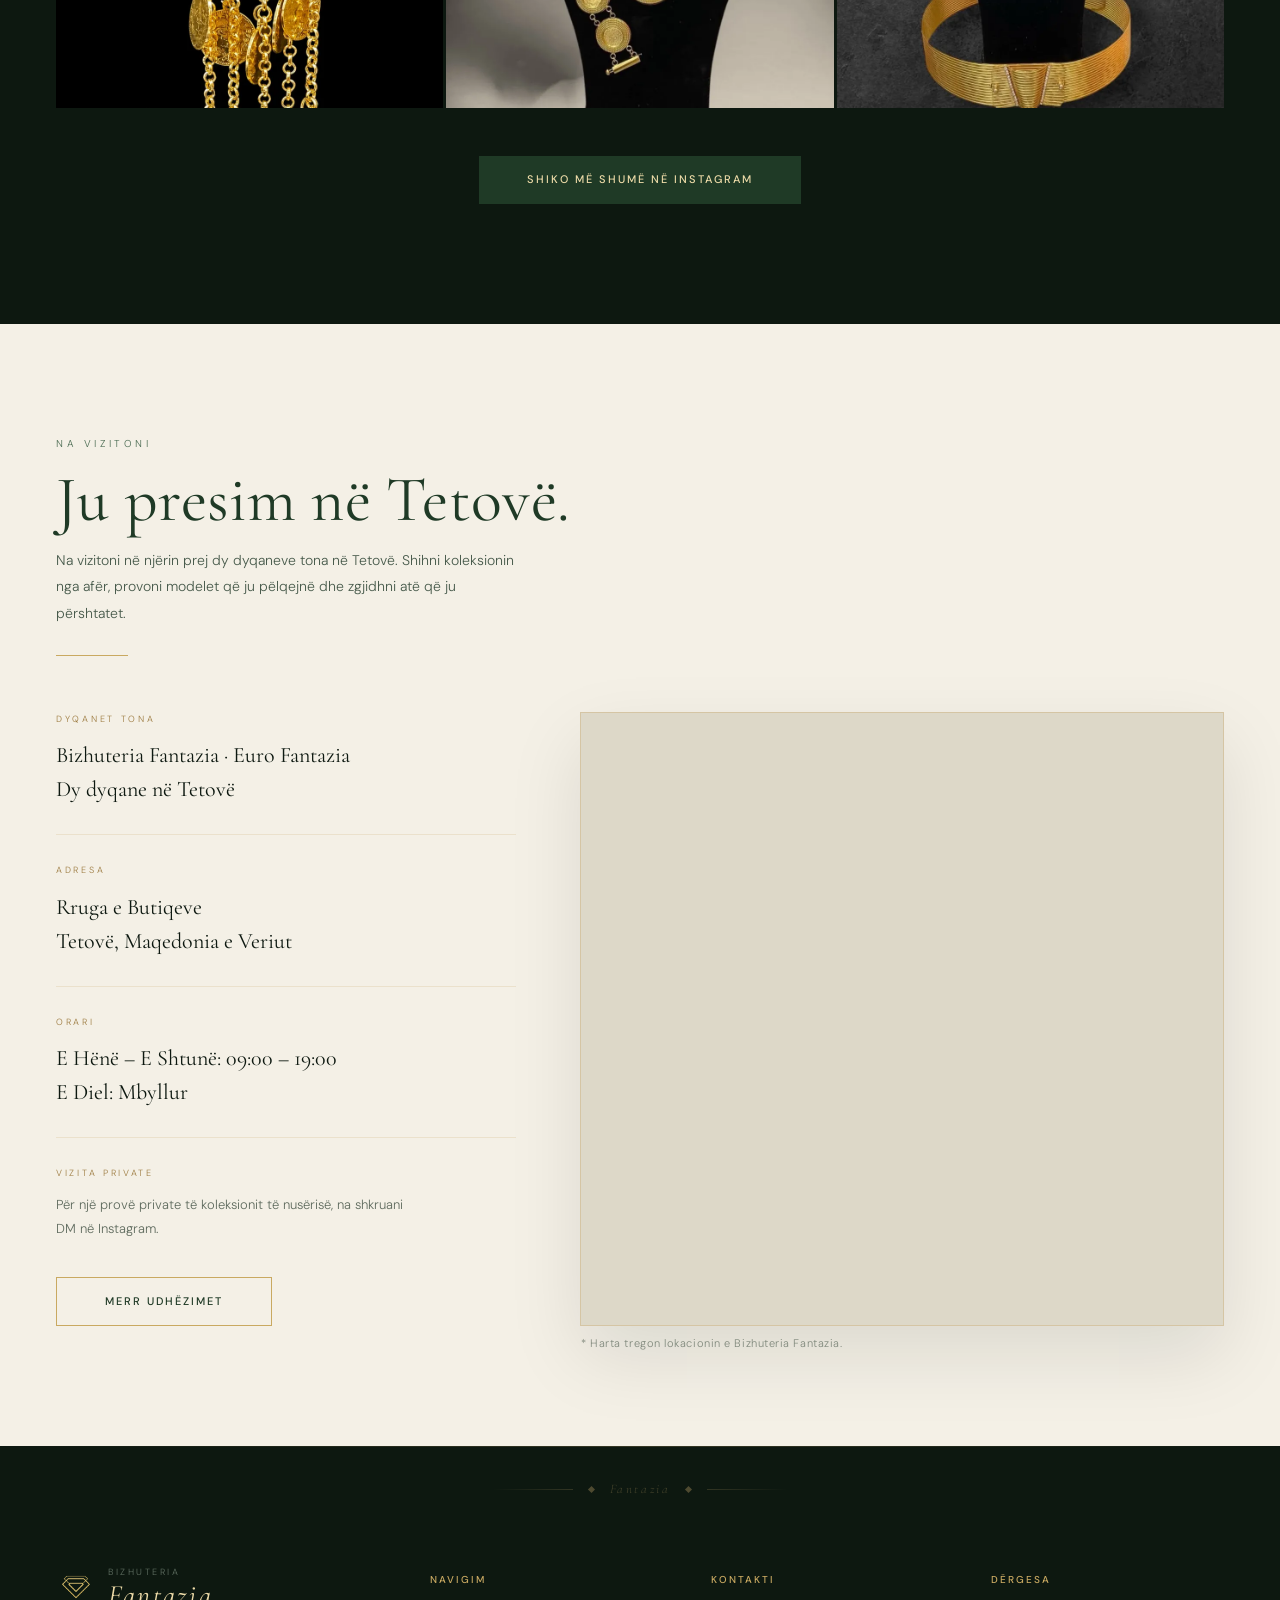
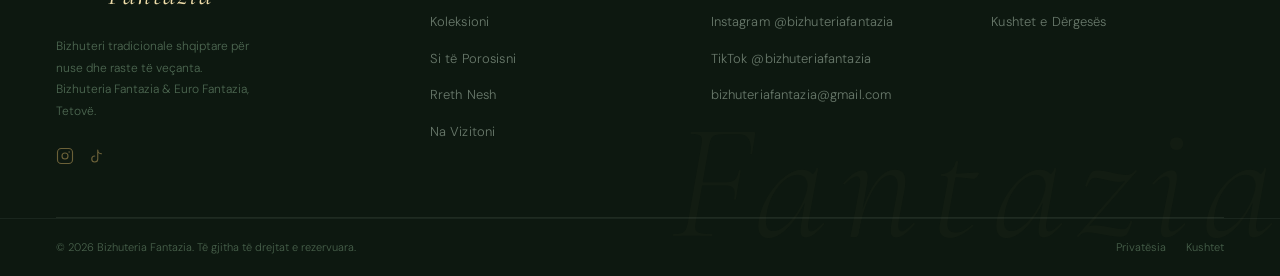
==== commit 776bc048: "Fixing commit bugs" ====
--- a/index.html
+++ b/index.html
@@ -1877,7 +1877,7 @@
     <span data-mk>Оваа веб-страница користи само неопходни колачиња за правилно функционирање. Не користиме колачиња за следење или рекламирање.</span>
     <a href="privacy.html" style="color:rgba(201,169,97,0.7);margin-left:8px;text-decoration:none;border-bottom:1px solid rgba(201,169,97,0.25);"><span data-sq>Privatësia</span><span data-en>Privacy</span><span data-mk>Приватност</span></a>
   </p>
-  <button onclick="document.getElementById('cookie-bar').style.transform='translateY(110%)';localStorage.setItem('bf_cookie_ok','1');" style="flex-shrink:0;font-family:'DM Sans',sans-serif;font-weight:300;font-size:10px;letter-spacing:0.22em;text-transform:uppercase;background:none;border:1px solid rgba(201,169,97,0.4);color:rgba(201,169,97,0.85);padding:10px 22px;cursor:pointer;transition:border-color 0.3s,color 0.3s;white-space:nowrap;" onmouseover="this.style.borderColor='#C9A961';this.style.color='#EDDBA8';" onmouseout="this.style.borderColor='rgba(201,169,97,0.4)';this.style.color='rgba(201,169,97,0.85)';">
+  <button onclick="document.getElementById('cookie-bar').style.transform='translateY(110%)';try{localStorage.setItem('bf_cookie_ok','1');}catch(e){}" style="flex-shrink:0;font-family:'DM Sans',sans-serif;font-weight:300;font-size:10px;letter-spacing:0.22em;text-transform:uppercase;background:none;border:1px solid rgba(201,169,97,0.4);color:rgba(201,169,97,0.85);padding:10px 22px;cursor:pointer;transition:border-color 0.3s,color 0.3s;white-space:nowrap;" onmouseover="this.style.borderColor='#C9A961';this.style.color='#EDDBA8';" onmouseout="this.style.borderColor='rgba(201,169,97,0.4)';this.style.color='rgba(201,169,97,0.85)';">
     <span data-sq>Kuptoj</span><span data-en>Got it</span><span data-mk>Разбирам</span>
   </button>
 </div>
@@ -1915,7 +1915,11 @@
 
 <script src="script.js"></script>
 <script>
-  if (!localStorage.getItem('bf_cookie_ok')) {
+  /* try/catch: in hard private mode localStorage access itself can throw —
+     the banner then shows every visit, which is the safe default */
+  var bfCookieOk = false;
+  try { bfCookieOk = localStorage.getItem('bf_cookie_ok') === '1'; } catch (e) {}
+  if (!bfCookieOk) {
     var cb = document.getElementById('cookie-bar');
     if (cb) { cb.style.display = 'flex'; }
   }
--- a/index.css
+++ b/index.css
@@ -3348,6 +3348,12 @@
       .prod-grid.filter-fade { animation: none; }
       /* Marquee stands still for motion-sensitive visitors (text stays visible) */
       .marquee-track { animation: none; }
+      /* Scroll-reveals appear instantly — no slide, no fade */
+      .reveal, .reveal-left {
+        transition: none;
+        transform: none;
+        opacity: 1;
+      }
     }
     /* ─────────────────────────────────────────────────────
        PRODUCT LIGHTBOX — click a product photo to view large
